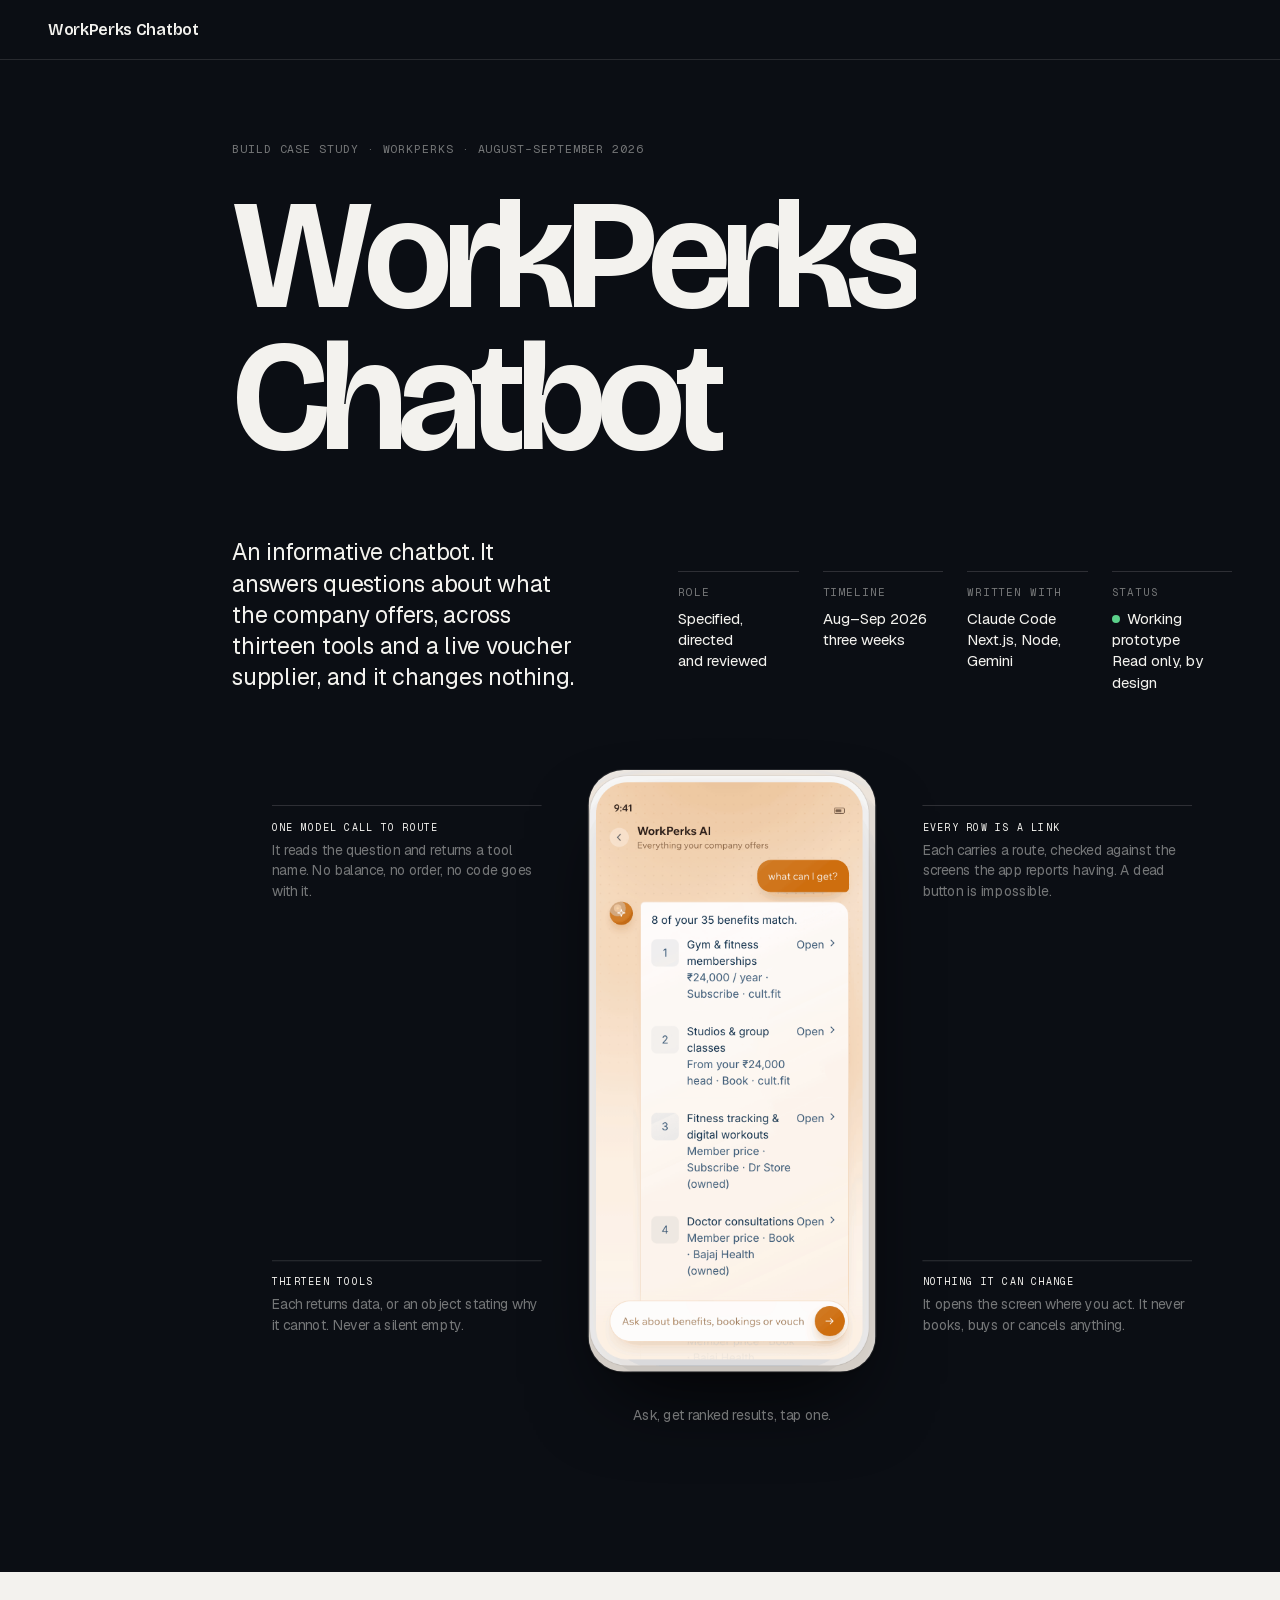
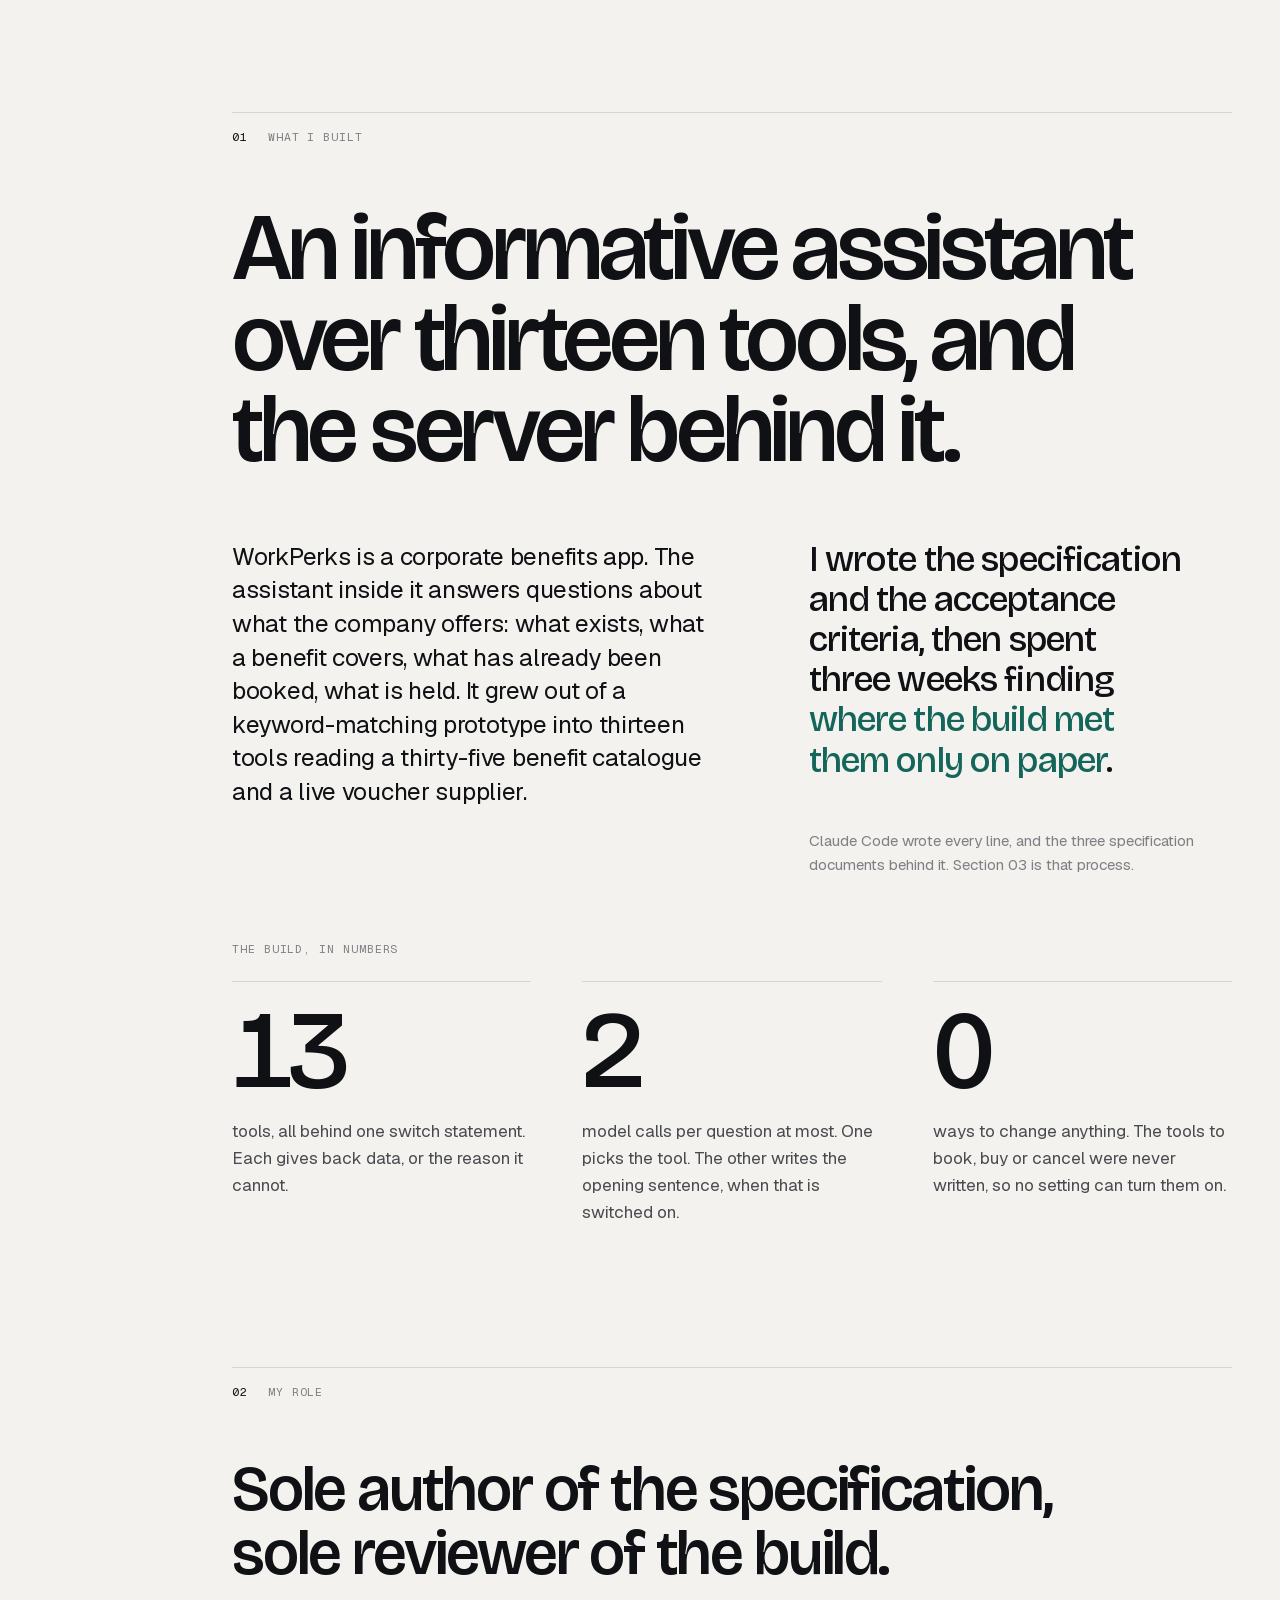
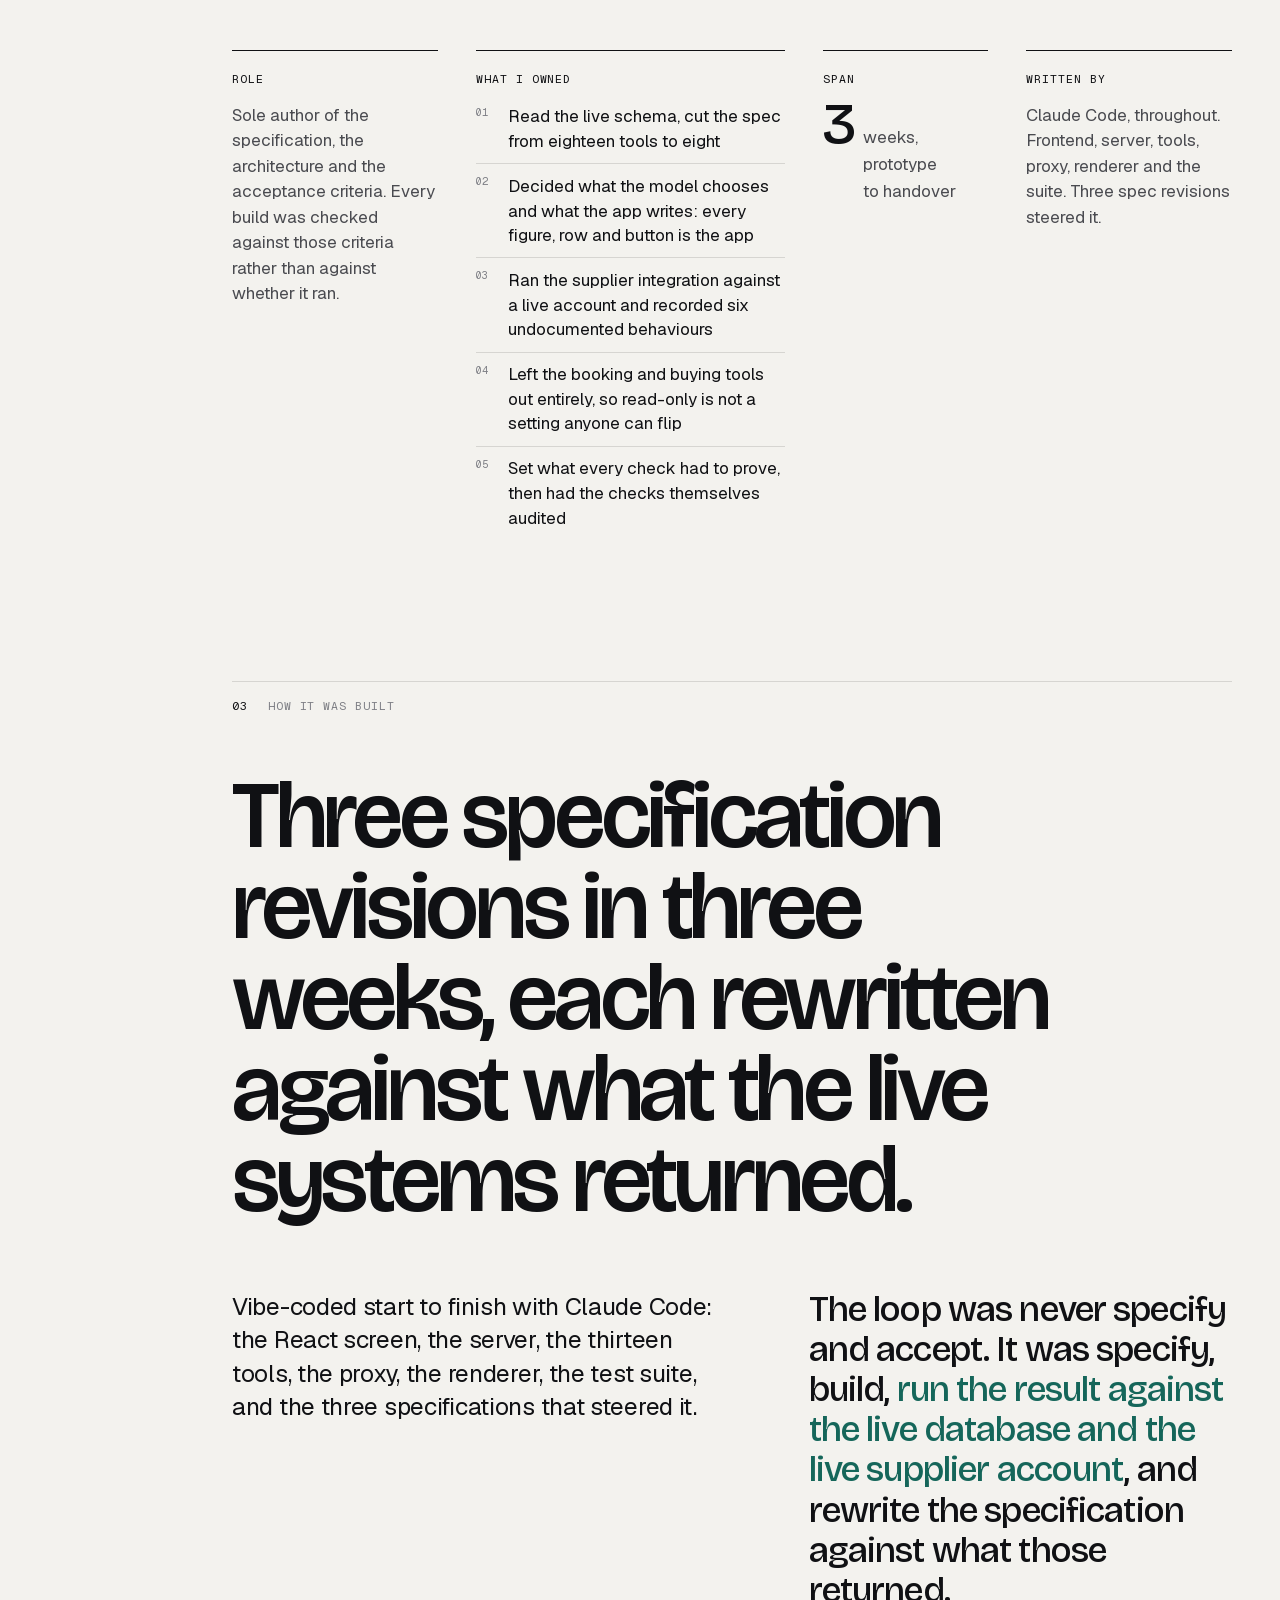
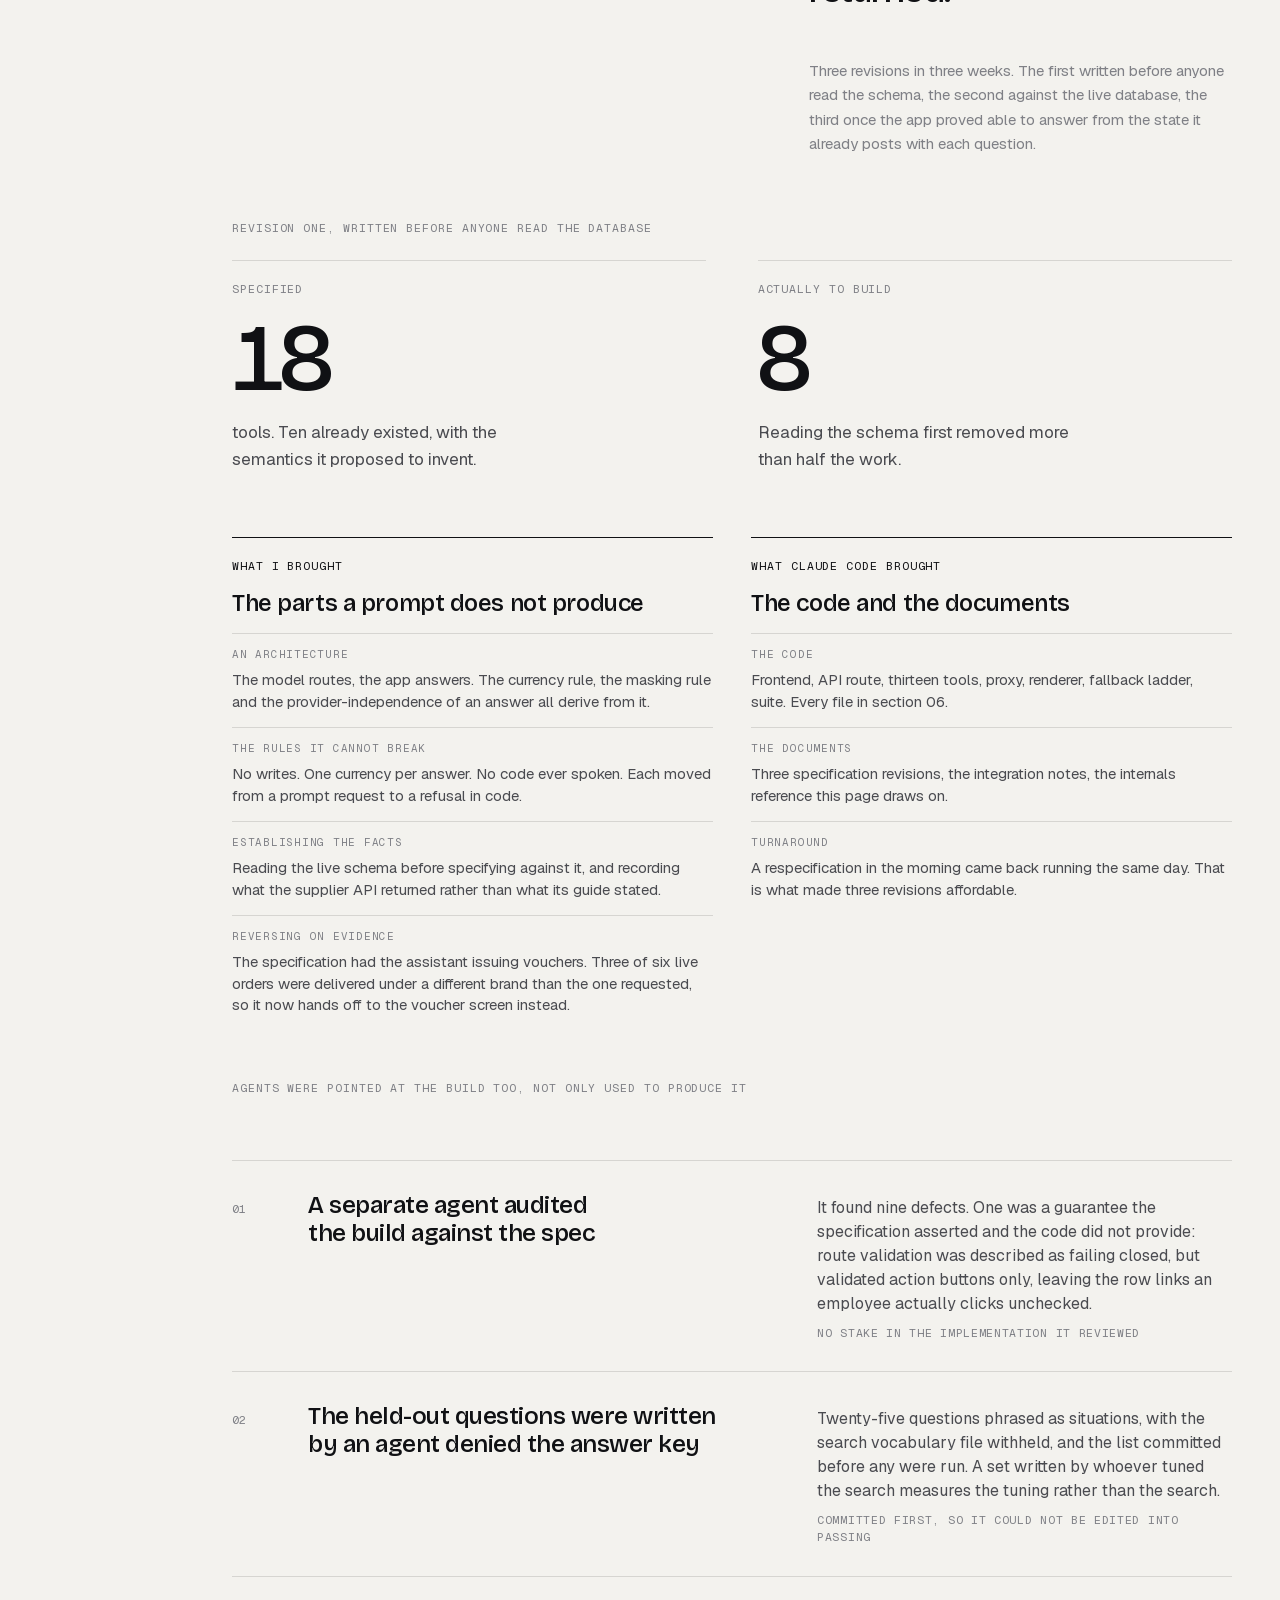
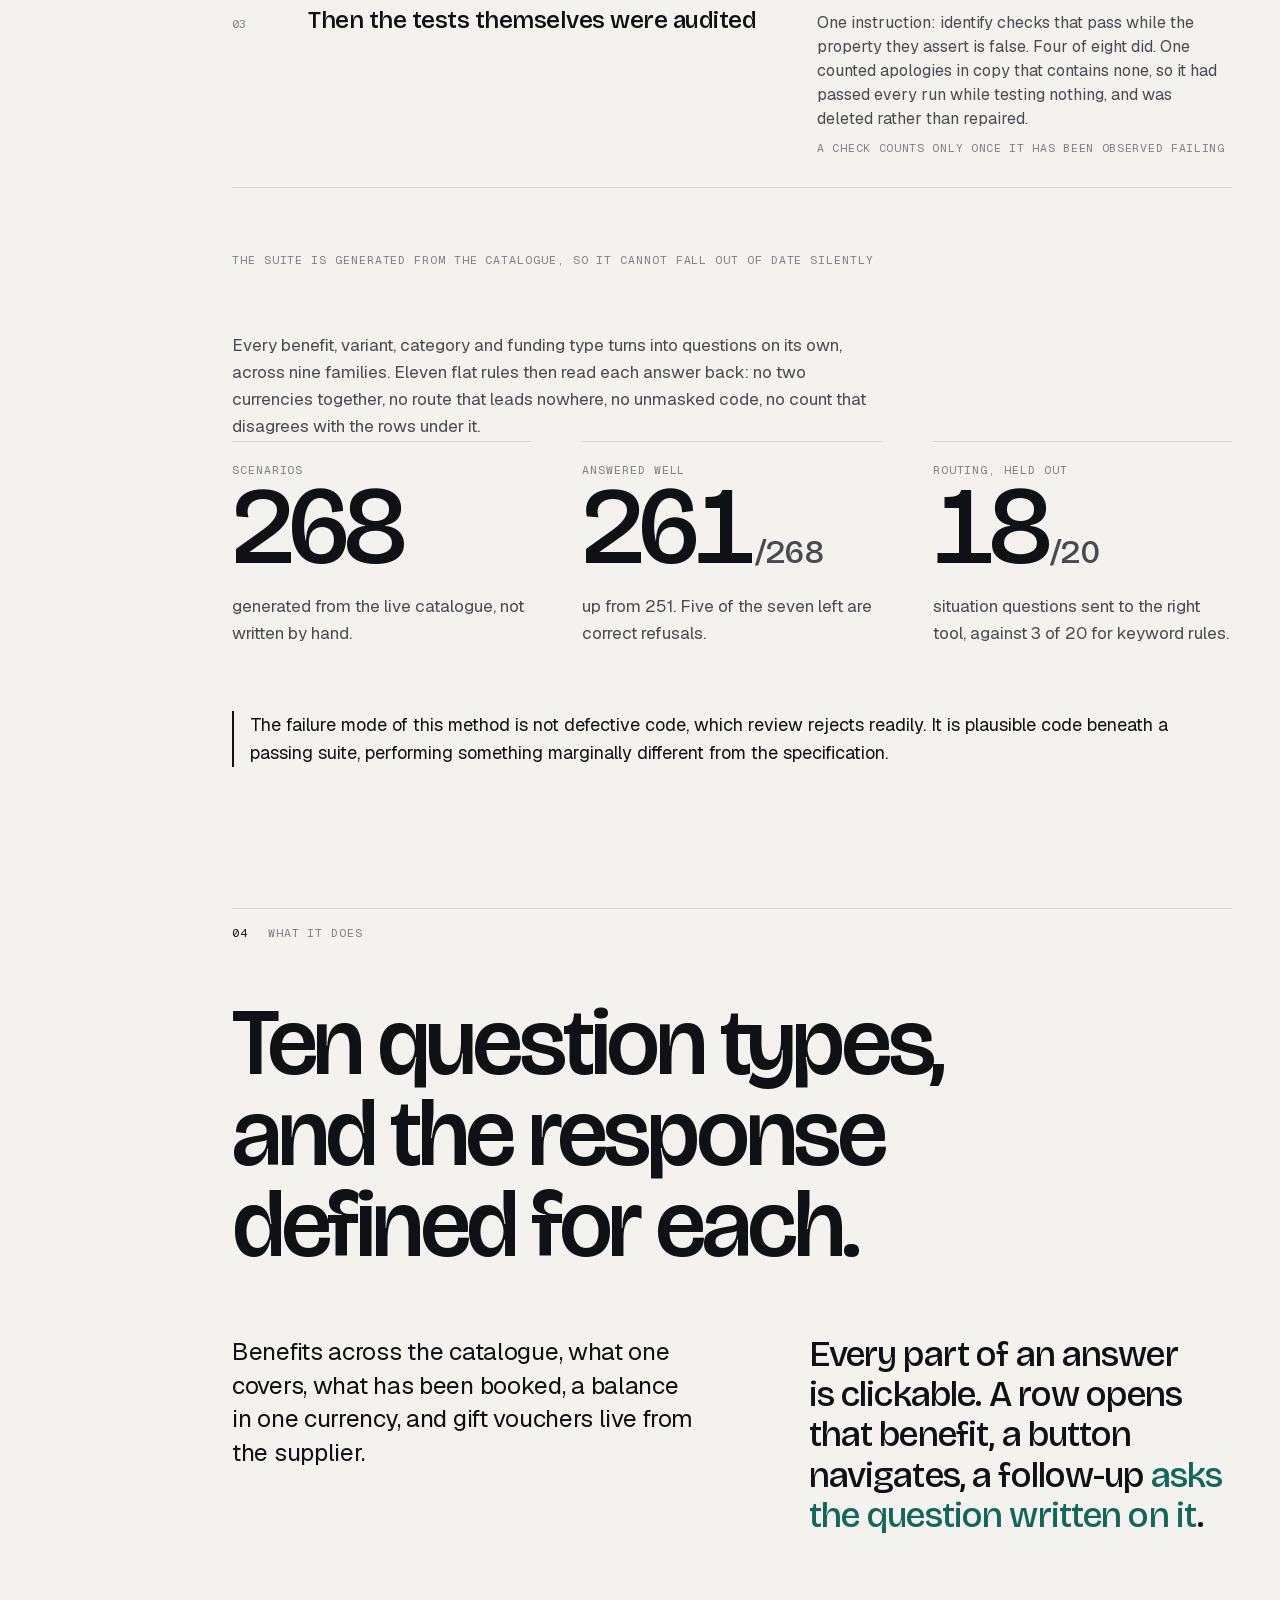
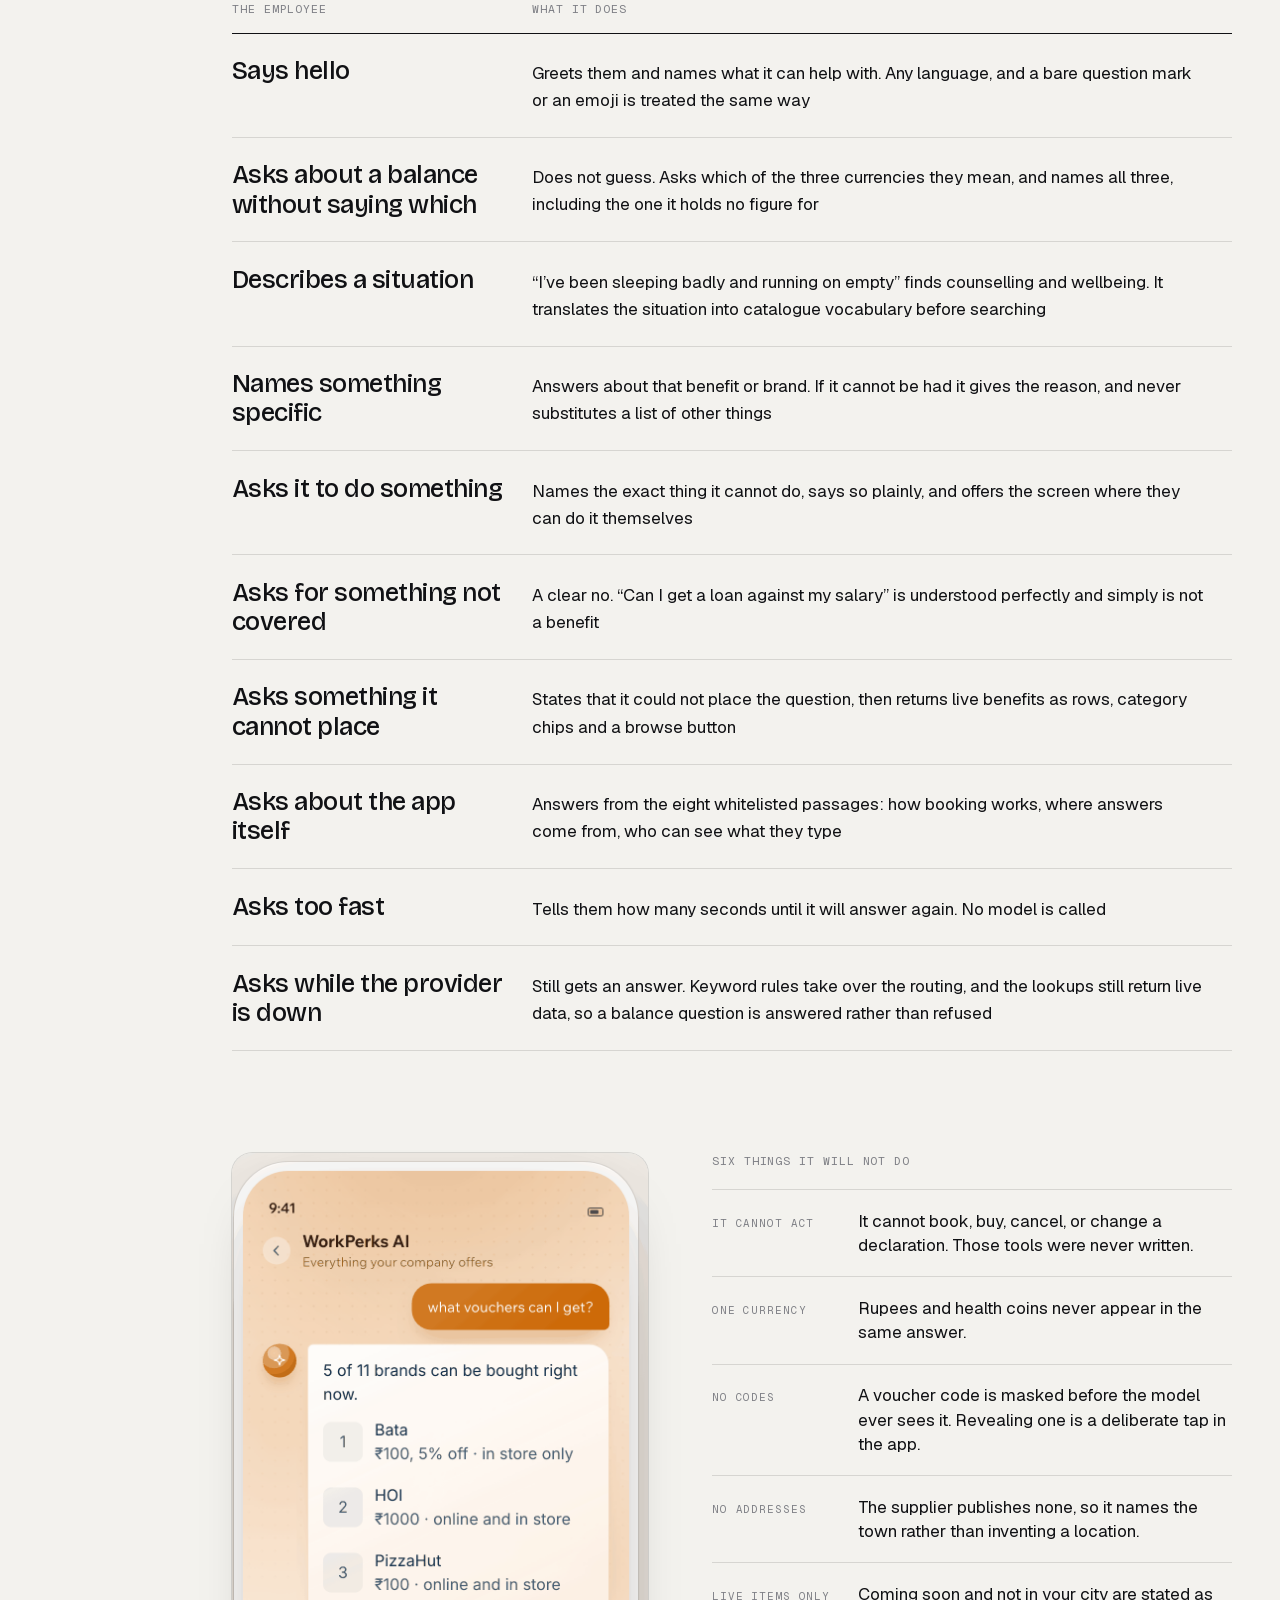
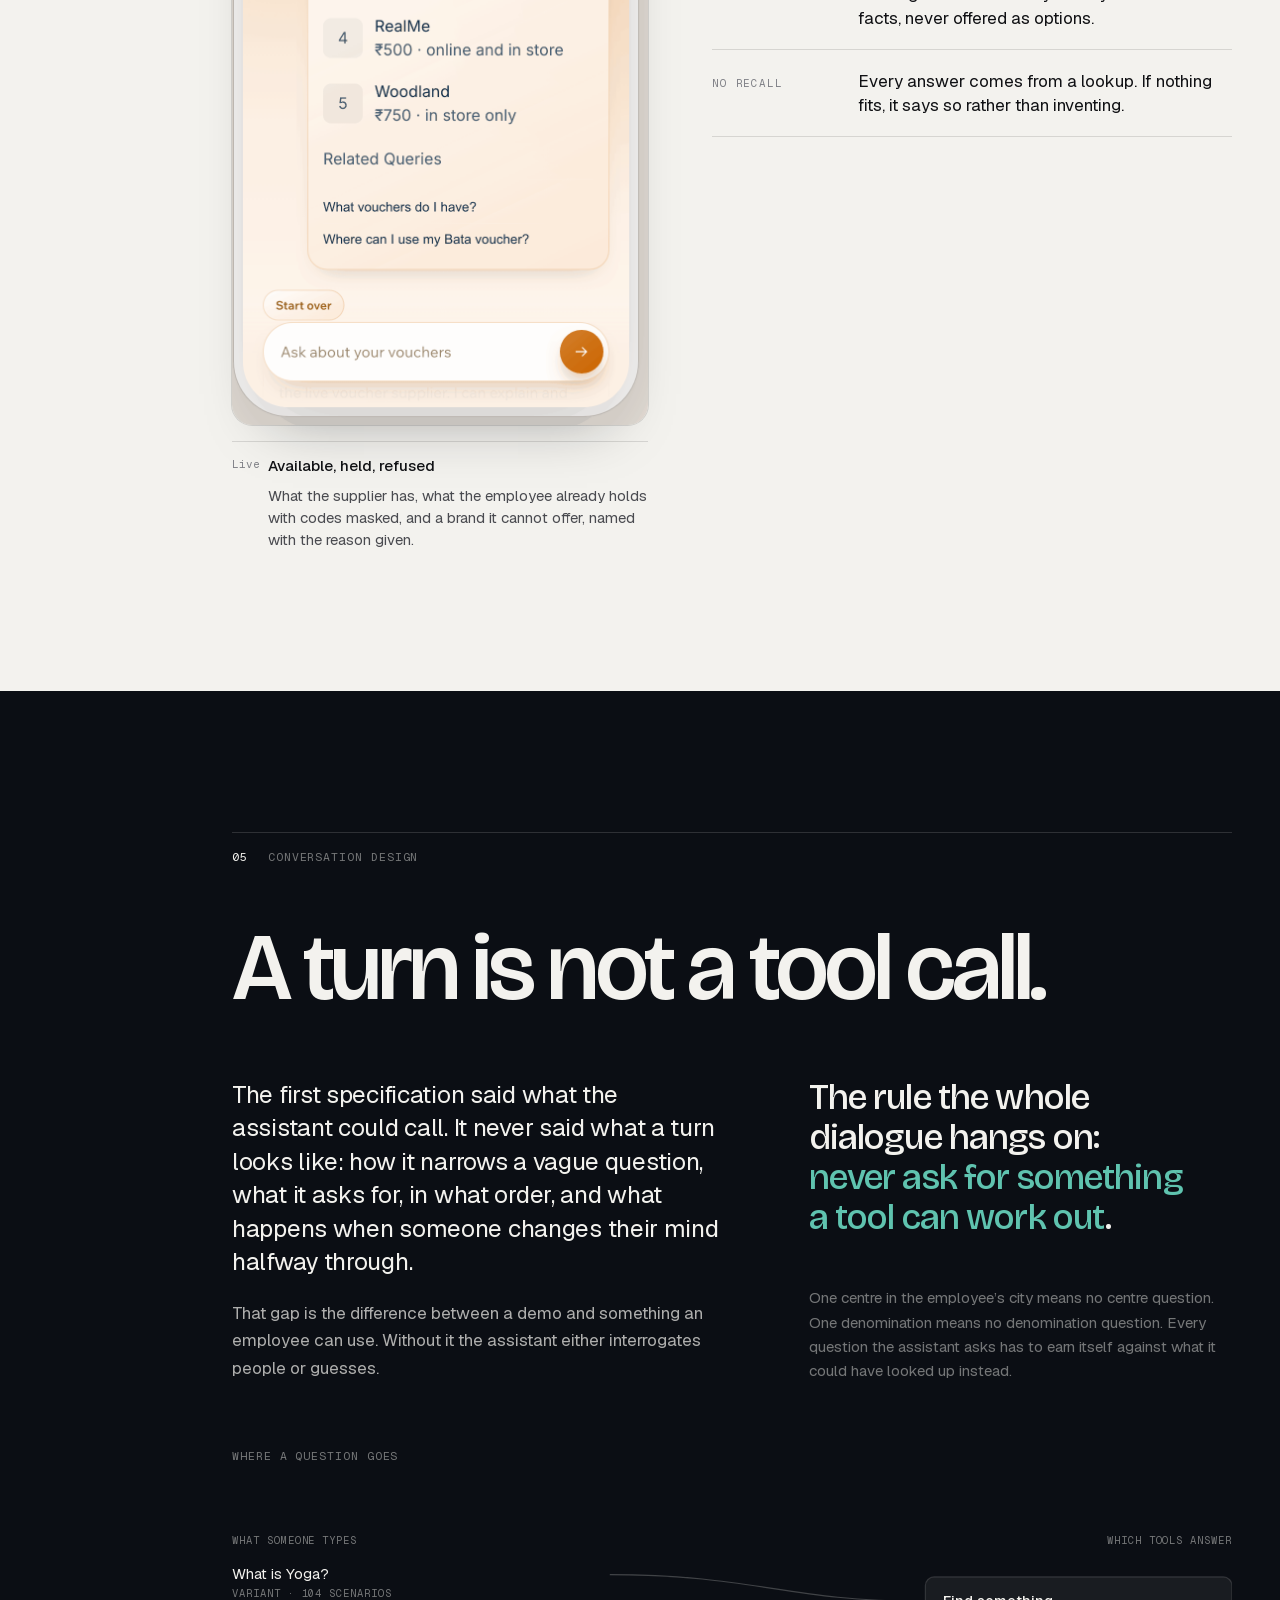
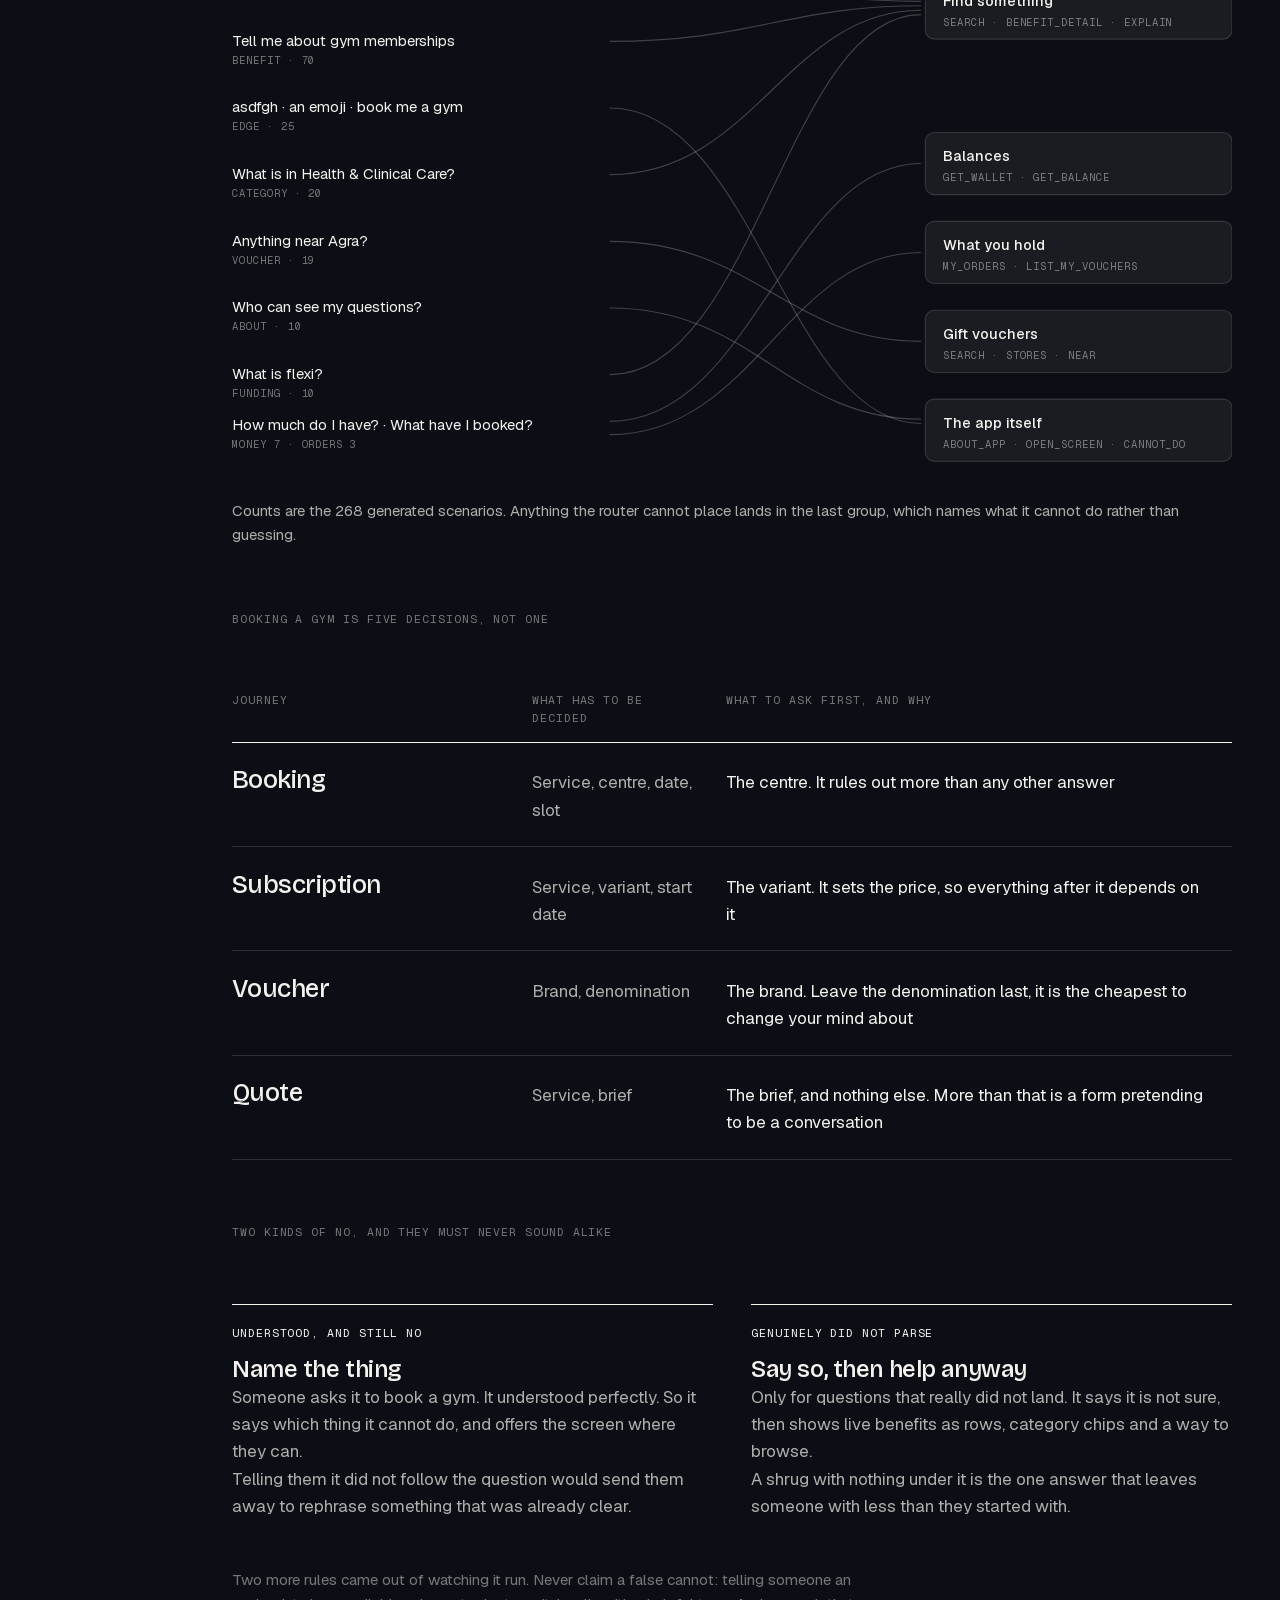
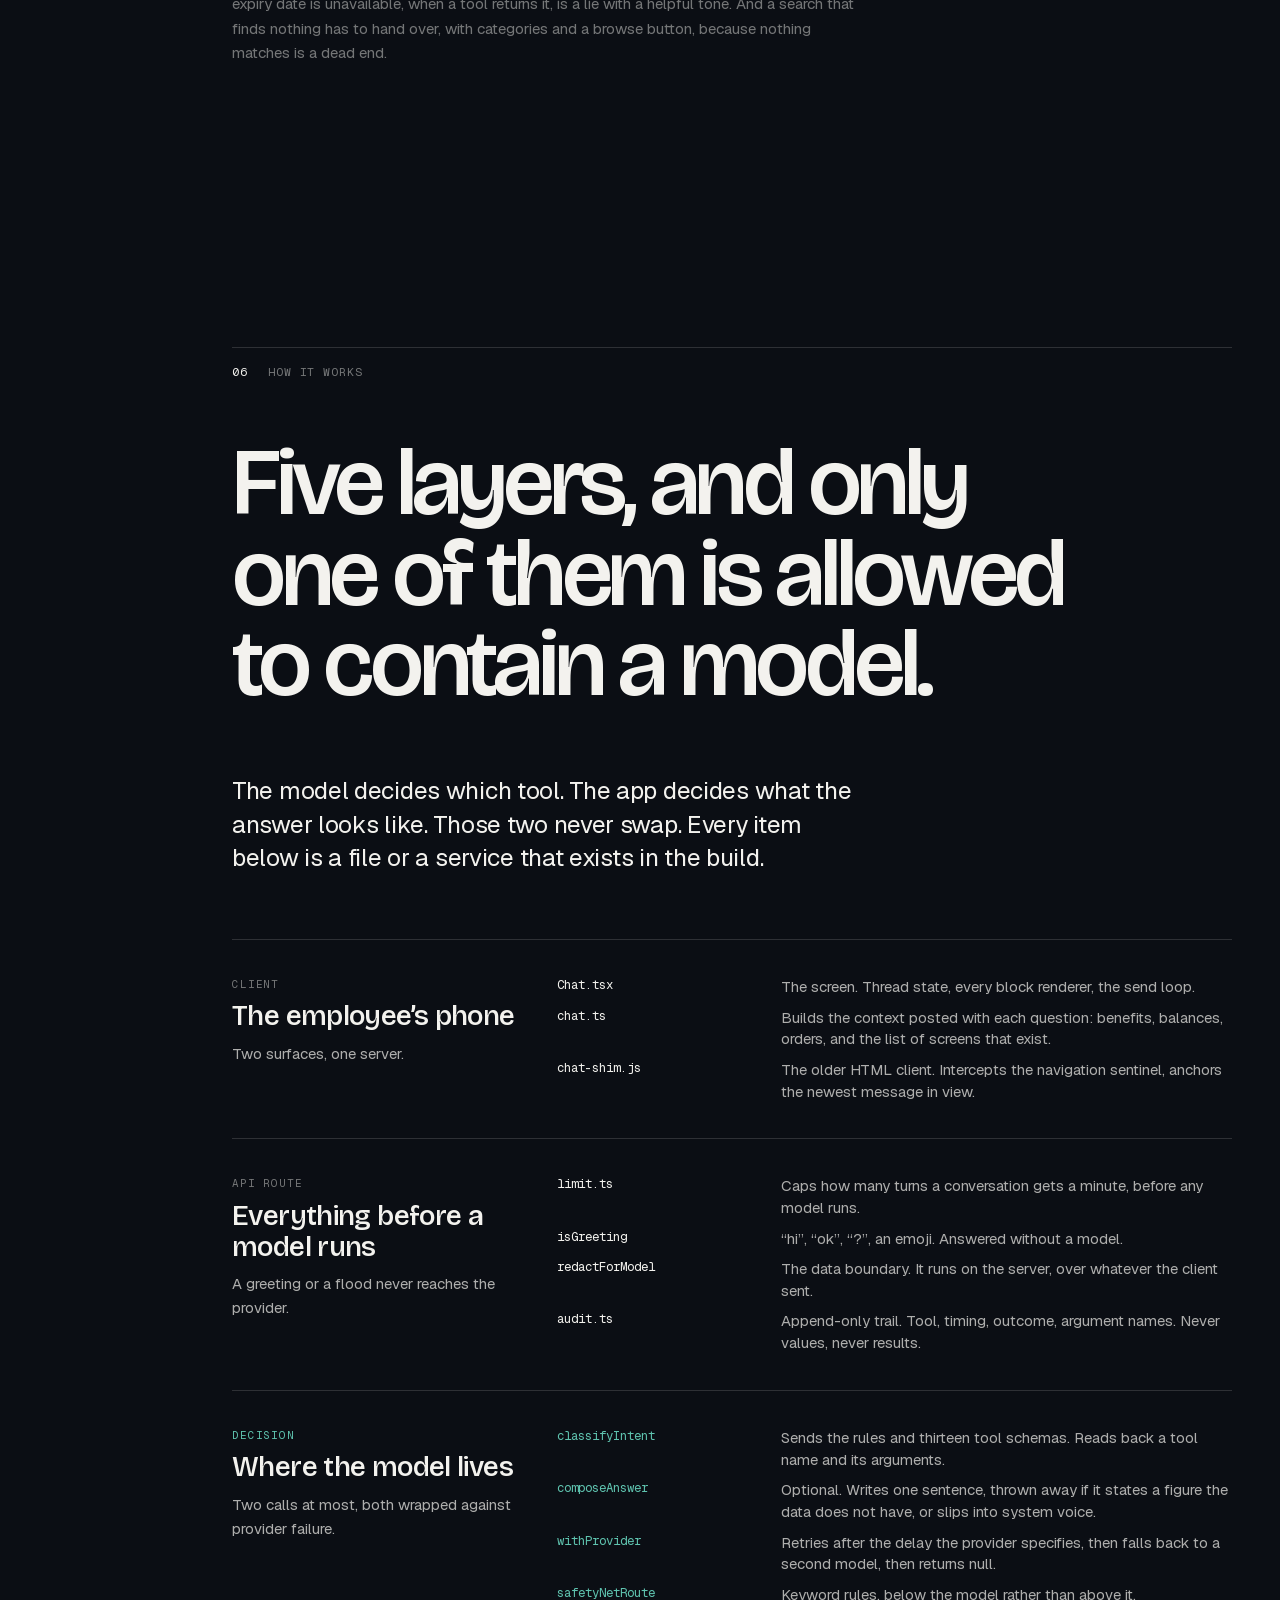
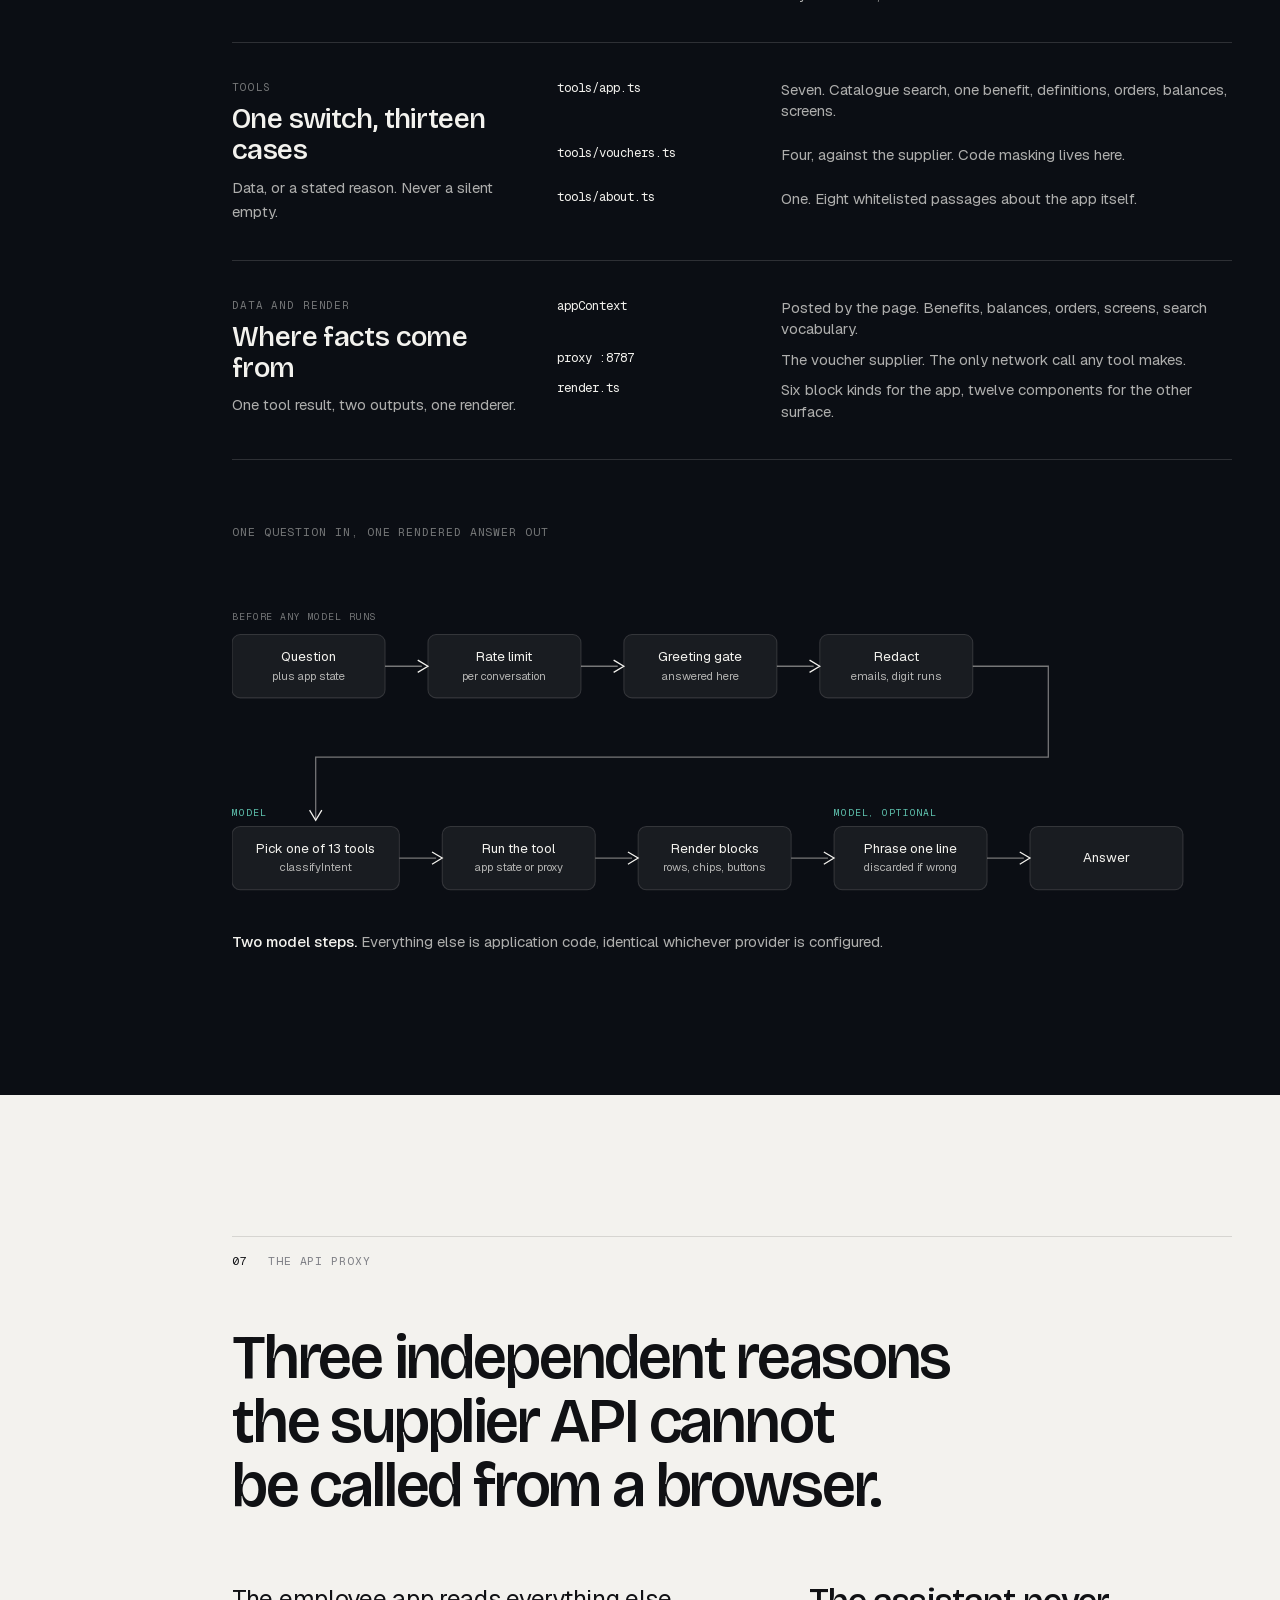
==== index.html @ 7262289f "WorkPerks Chatbot case study Twelve sections on building an informative in-app chatbot: the stack, t" ====
<!doctype html>
<html lang="en">
<head>
<meta charset="utf-8">
<meta name="viewport" content="width=device-width, initial-scale=1">
<meta name="color-scheme" content="light">
<meta name="theme-color" content="#0B0E14">
<link rel="icon" href="data:image/svg+xml,%3Csvg xmlns='http://www.w3.org/2000/svg' viewBox='0 0 32 32'%3E%3Crect width='32' height='32' rx='7' fill='%230B0E14'/%3E%3Ccircle cx='16' cy='16' r='6' fill='%2315665A'/%3E%3C/svg%3E">
<title>WorkPerks Chatbot, a build case study</title>
<meta name="description" content="Build case study. An informative in-app chatbot for a corporate benefits app: thirteen tools, a proxy written against a live voucher supplier API, and what the integration taught me.">
<link rel="preload" href="public/fonts/BricolageGrotesque-600-latin.woff2" as="font" type="font/woff2" crossorigin>
<link rel="preload" href="public/fonts/Geist-var-latin.woff2" as="font" type="font/woff2" crossorigin>
<link rel="preload" href="public/screens/flow-ask.gif" as="image" fetchpriority="high">
<link rel="stylesheet" href="fonts.css">
<link rel="stylesheet" href="styles.css">
</head>
<body>

<a class="skip" href="#overview">Skip to the case study</a>

<header class="topbar" data-tone="dark">
  <a class="tb-mark" href="#top">WorkPerks Chatbot</a>
  <button class="tb-index" type="button" aria-expanded="false" aria-controls="index-panel">
    <span class="tb-num" aria-hidden="true"></span>
    <span class="tb-name">Index</span>
    <span class="tb-plus" aria-hidden="true"></span>
  </button>
  <span class="tb-progress" aria-hidden="true"><span></span></span>
</header>

<nav class="index-panel" id="index-panel" aria-label="Sections" hidden>
  <ol>
    <li><a href="#overview"><span>01</span>What I built</a></li>
    <li><a href="#role"><span>02</span>My role</a></li>
    <li><a href="#method"><span>03</span>How it was built</a></li>
    <li><a href="#does"><span>04</span>What it does</a></li>
    <li><a href="#turns"><span>05</span>Conversation design</a></li>
    <li><a href="#stack"><span>06</span>How it works</a></li>
    <li><a href="#proxy"><span>07</span>The API proxy</a></li>
    <li><a href="#supplier"><span>08</span>What the API taught me</a></li>
    <li><a href="#boundary"><span>09</span>The data boundary</a></li>
    <li><a href="#tools"><span>10</span>The tools</a></li>
    <li><a href="#fallback"><span>11</span>The fallback ladder</a></li>
    <li><a href="#learnings"><span>12</span>What I learned</a></li>
  </ol>
</nav>

<!-- Side rail: the section index, fixed in its own left margin from 1180px.
     The .r-name is also the short name the top bar falls back to. -->
<nav class="rail" aria-label="Sections, side rail">
  <ol>
    <li><a href="#overview"><span class="r-num">01</span><span class="r-name">What I built</span></a></li>
    <li><a href="#role"><span class="r-num">02</span><span class="r-name">My role</span></a></li>
    <li><a href="#method"><span class="r-num">03</span><span class="r-name">The method</span></a></li>
    <li><a href="#does"><span class="r-num">04</span><span class="r-name">What it does</span></a></li>
    <li><a href="#turns"><span class="r-num">05</span><span class="r-name">Conversation</span></a></li>
    <li><a href="#stack"><span class="r-num">06</span><span class="r-name">How it works</span></a></li>
    <li><a href="#proxy"><span class="r-num">07</span><span class="r-name">The proxy</span></a></li>
    <li><a href="#supplier"><span class="r-num">08</span><span class="r-name">The API</span></a></li>
    <li><a href="#boundary"><span class="r-num">09</span><span class="r-name">Data boundary</span></a></li>
    <li><a href="#tools"><span class="r-num">10</span><span class="r-name">The tools</span></a></li>
    <li><a href="#fallback"><span class="r-num">11</span><span class="r-name">Fallbacks</span></a></li>
    <li><a href="#learnings"><span class="r-num">12</span><span class="r-name">What I learned</span></a></li>
  </ol>
</nav>


<!-- ================================================================ HERO -->
<section class="hero dark" id="top" aria-label="Introduction">
  <div class="wrap hero-head">
    <p class="kicker">Build case study &middot; WorkPerks &middot; August&ndash;September 2026</p>

    <h1 class="hero-title" aria-label="WorkPerks Chatbot">
      <span class="word" aria-hidden="true"><span class="ch" style="--i:0">W</span><span class="ch" style="--i:1">o</span><span class="ch" style="--i:2">r</span><span class="ch" style="--i:3">k</span><span class="ch" style="--i:4">P</span><span class="ch" style="--i:5">e</span><span class="ch" style="--i:6">r</span><span class="ch" style="--i:7">k</span><span class="ch" style="--i:8">s</span></span>
      <span class="word" aria-hidden="true"><span class="ch" style="--i:10">C</span><span class="ch" style="--i:11">h</span><span class="ch" style="--i:12">a</span><span class="ch" style="--i:13">t</span><span class="ch" style="--i:14">b</span><span class="ch" style="--i:15">o</span><span class="ch" style="--i:16">t</span></span>
    </h1>

    <div class="hero-foot">
      <p class="hero-line">An informative chatbot. It answers questions about what the company
      offers, across thirteen tools and a live voucher supplier, and it
      changes nothing.</p>
      <dl class="meta">
        <div><dt>Role</dt><dd>Specified, directed<br>and reviewed</dd></div>
        <div><dt>Timeline</dt><dd>Aug&ndash;Sep 2026<br>three weeks</dd></div>
        <div><dt>Written with</dt><dd>Claude Code<br>Next.js, Node, Gemini</dd></div>
        <div><dt>Status</dt><dd><span class="live-dot" aria-hidden="true"></span>Working prototype<br>Read only, by design</dd></div>
      </dl>
    </div>
  </div>

  <figure class="hero-visual">
    <div class="hv-scale">
      <div class="hero-stage">
        <div class="hero-notes">
          <div><b>One model call to route</b>It reads the question and returns a tool name. No balance, no order, no code goes with it.</div>
          <div><b>Thirteen tools</b>Each returns data, or an object stating why it cannot. Never a silent empty.</div>
        </div>

        <div class="hero-device">
          <img src="public/screens/flow-ask.gif" width="840" height="1760"
               alt="Animation of one interaction. The assistant&rsquo;s fresh state; the question what can I get is sent and a thinking indicator appears; the answer arrives, eight of thirty-five benefits matching as numbered rows; then the screen reached by tapping the first row, Gym and fitness memberships, with its price, what it covers and a subscribe button."
               fetchpriority="high" decoding="async">
        </div>

        <div class="hero-notes">
          <div><b>Every row is a link</b>Each carries a route, checked against the screens the app reports having. A dead button is impossible.</div>
          <div><b>Nothing it can change</b>It opens the screen where you act. It
          never books, buys or cancels anything.</div>
        </div>
      </div>
      <figcaption>Ask, get ranked results, tap one.</figcaption>
    </div>
  </figure>
</section>


<main>

<!-- =========================================================== WHAT I BUILT -->
<section id="overview" data-title="What I built">
  <div class="wrap">
    <p class="sec-idx" data-reveal><span>01</span>What I built</p>
    <h2 class="sec-title xl" data-reveal>An informative assistant over thirteen tools, and the server behind it.</h2>

    <div class="split" data-reveal>
      <div class="prose">
        <p class="lead">
          WorkPerks is a corporate benefits app. The assistant inside it
          answers questions about what the company offers: what exists, what a
          benefit covers, what has already been booked, what is held. It grew out of a keyword-matching prototype into thirteen tools
          reading a thirty-five benefit catalogue and a live voucher supplier.
        </p>
      </div>
      <div>
        <p class="pull">
          I wrote the specification and the acceptance criteria, then spent
          three weeks finding <span class="mark">where the build met them only
          on paper</span>.
        </p>
        <p class="aside">
          Claude Code wrote every line, and the three specification documents
          behind it. Section 03 is that process.
        </p>
      </div>
    </div>

    <p class="label" data-reveal>The build, in numbers</p>
    <div class="stats three" data-reveal>
      <div class="stat">
        <p class="stat-num"><span data-count="13">13</span></p>
        <p class="stat-cap">tools, all behind one switch statement. Each gives back data, or the
        reason it cannot.</p>
      </div>
      <div class="stat">
        <p class="stat-num"><span data-count="2">2</span></p>
        <p class="stat-cap">model calls per question at most. One picks the tool. The other writes
        the opening sentence, when that is switched on.</p>
      </div>
      <div class="stat">
        <p class="stat-num"><span data-count="0">0</span></p>
        <p class="stat-cap">ways to change anything. The tools to book, buy or cancel were never
        written, so no setting can turn them on.</p>
      </div>
    </div>
  </div>
</section>


<!-- ============================================================== MY ROLE -->
<section id="role" data-title="My role">
  <div class="wrap">
    <p class="sec-idx" data-reveal><span>02</span>My role</p>
    <h2 class="sec-title" data-reveal>Sole author of the specification, sole reviewer of the build.</h2>

    <div class="role-grid" data-reveal>
      <div class="role-card">
        <p class="label">Role</p>
        <p class="role-text">
          Sole author of the specification, the architecture and the
          acceptance criteria. Every build was checked against those criteria
          rather than against whether it ran.
        </p>
      </div>
      <div class="role-card">
        <p class="label">What I owned</p>
        <ol class="role-list">
          <li>Read the live schema, cut the spec from eighteen tools to eight</li>
          <li>Decided what the model chooses and what the app writes: every
          figure, row and button is the app</li>
          <li>Ran the supplier integration against a live account and recorded six
          undocumented behaviours</li>
          <li>Left the booking and buying tools out entirely, so read-only is not
          a setting anyone can flip</li>
          <li>Set what every check had to prove, then had the checks themselves
          audited</li>
        </ol>
      </div>
      <div class="role-card">
        <p class="label">Span</p>
        <div class="team"><span class="tn">3</span><span>weeks, prototype<br>to handover</span></div>
      </div>
      <div class="role-card">
        <p class="label">Written by</p>
        <p class="role-text">
          Claude Code, throughout. Frontend, server, tools, proxy, renderer and
          the suite. Three spec revisions steered it.
        </p>
      </div>
    </div>
  </div>
</section>


<!-- =========================================================== HOW IT WAS BUILT -->
<section id="method" data-title="How it was built">
  <div class="wrap">
    <p class="sec-idx" data-reveal><span>03</span>How it was built</p>
    <h2 class="sec-title xl" data-reveal>Three specification revisions in three weeks, each rewritten against what
    the live systems returned.</h2>

    <div class="split" data-reveal>
      <div class="prose">
        <p class="lead">
          Vibe-coded start to finish with Claude Code: the React screen, the
          server, the thirteen tools, the proxy, the renderer, the test suite,
          and the three specifications that steered it.
        </p>
      </div>
      <div>
        <p class="pull">
          The loop was never specify and accept. It was specify, build, <span
          class="mark">run the result against the live database and the live
          supplier account</span>, and rewrite the specification against what
          those returned.
        </p>
        <p class="aside">
          Three revisions in three weeks. The first written before anyone read
          the schema, the second against the live database, the third once the app proved able to answer from the state it
          already posts with each question.
        </p>
      </div>
    </div>

    <p class="label" data-reveal>Revision one, written before anyone read the database</p>
    <div class="stats two" data-reveal>
      <div class="stat">
        <p class="label">Specified</p>
        <p class="stat-num"><span data-count="18">18</span></p>
        <p class="stat-cap">tools. Ten already existed, with the semantics it proposed to invent.</p>
      </div>
      <div class="stat">
        <p class="label">Actually to build</p>
        <p class="stat-num"><span data-count="8">8</span></p>
        <p class="stat-cap">Reading the schema first removed more than half the work.</p>
      </div>
    </div>
    <div class="vs" data-reveal>
      <div>
        <p class="label">What I brought</p>
        <h3>The parts a prompt does not produce</h3>
        <dl>
          <dt>An architecture</dt><dd>The model routes, the app answers. The currency rule, the masking rule and the provider-independence of
          an answer all derive from it.</dd>
          <dt>The rules it cannot break</dt><dd>No writes. One currency per answer. No code ever spoken. Each moved from a prompt request to a refusal in code.</dd>
          <dt>Establishing the facts</dt><dd>Reading the live schema before specifying against it, and recording
          what the supplier API returned rather than what its guide stated.</dd>
          <dt>Reversing on evidence</dt><dd>The specification had the assistant issuing vouchers. Three of six
          live orders were delivered under a different brand than the one
          requested, so it now hands off to the voucher screen instead.</dd>
        </dl>
      </div>
      <div>
        <p class="label">What Claude Code brought</p>
        <h3>The code and the documents</h3>
        <dl>
          <dt>The code</dt><dd>Frontend, API route, thirteen tools, proxy, renderer, fallback ladder, suite. Every file in section 06.</dd>
          <dt>The documents</dt><dd>Three specification revisions, the integration notes, the internals reference this page draws on.</dd>
          <dt>Turnaround</dt><dd>A respecification in the morning came back running the same day. That is what made three revisions affordable.</dd>
        </dl>
      </div>
    </div>

    <p class="label" data-reveal>Agents were pointed at the build too, not only used to produce it</p>
    <ol class="rules" data-reveal>
      <li>
        <h3>A separate agent audited the build against the spec</h3>
        <p>
          It found nine defects. One was a guarantee the specification
          asserted and the code did not provide: route validation was
          described as failing closed, but validated action buttons only,
          leaving the row links an employee actually clicks unchecked.
          <em>No stake in the implementation it reviewed</em>
        </p>
      </li>
      <li>
        <h3>The held-out questions were written by an agent denied the answer key</h3>
        <p>
          Twenty-five questions phrased as situations, with the search
          vocabulary file withheld, and the list committed before any were
          run. A set written by whoever tuned the search measures the tuning
          rather than the search.
          <em>Committed first, so it could not be edited into passing</em>
        </p>
      </li>
      <li>
        <h3>Then the tests themselves were audited</h3>
        <p>
          One instruction: identify checks that pass while the property they
          assert is false. Four of eight did. One counted apologies in copy
          that contains none, so it had passed every run while testing
          nothing, and was deleted rather than repaired.
          <em>A check counts only once it has been observed failing</em>
        </p>
      </li>
    </ol>

    <p class="label" data-reveal>The suite is generated from the catalogue, so it cannot fall out of date
    silently</p>
    <div class="prose" data-reveal>
      <p>
        Every benefit, variant, category and funding type turns into questions
        on its own, across nine families. Eleven flat rules then read each
        answer back: no two currencies together, no route that leads nowhere,
        no unmasked code, no count that disagrees with the rows under it.
      </p>
    </div>

    <div class="stats three" data-reveal>
      <div class="stat">
        <p class="label">Scenarios</p>
        <p class="stat-num"><span data-count="268">268</span></p>
        <p class="stat-cap">generated from the live catalogue, not written by hand.</p>
      </div>
      <div class="stat">
        <p class="label">Answered well</p>
        <p class="stat-num"><span data-count="261">261</span><span class="unit">/268</span></p>
        <p class="stat-cap">up from 251. Five of the seven left are correct refusals.</p>
      </div>
      <div class="stat">
        <p class="label">Routing, held out</p>
        <p class="stat-num"><span data-count="18">18</span><span class="unit">/20</span></p>
        <p class="stat-cap">situation questions sent to the right tool, against 3 of 20 for keyword rules.</p>
      </div>
    </div>

    <div class="note" data-reveal>
      <p class="caveat">
        The failure mode of this method is not defective code, which review
        rejects readily. It is plausible code beneath a passing suite,
        performing something marginally different from the specification.
      </p>
    </div>
  </div>
</section>


<!-- ============================================================ WHAT IT DOES -->
<section id="does" data-title="What it does">
  <div class="wrap">
    <p class="sec-idx" data-reveal><span>04</span>What it does</p>
    <h2 class="sec-title xl" data-reveal>Ten question types, and the response defined for each.</h2>

    <div class="split" data-reveal>
      <div class="prose">
        <p class="lead">
          Benefits across the catalogue, what one covers, what has been
          booked, a balance in one currency, and gift vouchers live from the
          supplier.
        </p>
      </div>
      <div>
        <p class="pull">
          Every part of an answer is clickable. A row opens that benefit, a
          button navigates, a follow-up
          <span class="mark">asks the question written on it</span>.
        </p>
      </div>
    </div>
    <div class="table-wrap" data-reveal>
      <table class="landscape">
        <thead><tr><th scope="col">The employee</th><th scope="col">What it does</th></tr></thead>
        <tbody>
          <tr><th scope="row">Says hello</th><td>Greets them and names what it can help with. Any language, and a bare question mark or an emoji is treated the same way</td></tr>
          <tr><th scope="row">Asks about a balance without saying which</th><td>Does not guess. Asks which of the three currencies they mean, and names all three, including the one it holds no figure for</td></tr>
          <tr><th scope="row">Describes a situation</th><td>&ldquo;I&rsquo;ve been sleeping badly and running on empty&rdquo; finds counselling and wellbeing. It translates the situation into catalogue vocabulary before searching</td></tr>
          <tr><th scope="row">Names something specific</th><td>Answers about that benefit or brand. If it cannot be had it gives
          the reason, and never substitutes a list of other things</td></tr>
          <tr><th scope="row">Asks it to do something</th><td>Names the exact thing it cannot do, says so plainly, and offers the
          screen where they can do it themselves</td></tr>
          <tr><th scope="row">Asks for something not covered</th><td>A clear no. &ldquo;Can I get a loan against my salary&rdquo; is understood perfectly and simply is not a benefit</td></tr>
          <tr><th scope="row">Asks something it cannot place</th><td>States that it could not place the question, then returns live
          benefits as rows, category chips and a browse button</td></tr>
          <tr><th scope="row">Asks about the app itself</th><td>Answers from the eight whitelisted passages: how booking works,
          where answers come from, who can see what they type</td></tr>
          <tr><th scope="row">Asks too fast</th><td>Tells them how many seconds until it will answer again. No model is
          called</td></tr>
          <tr><th scope="row">Asks while the provider is down</th><td>Still gets an answer. Keyword rules take over the routing, and the
          lookups still return live data, so a balance question is answered
          rather than refused</td></tr>
        </tbody>
      </table>
    </div>

    <div class="gif-row" data-reveal>
      <figure class="phone gif">
        <img src="public/screens/flow-guards.gif" width="840" height="1760" alt="Animation of three money answers. What can I get returns five of eleven brands that can be bought. What do I have sends a question, then the answer arrives listing six held vouchers with codes masked and a warning that three were delivered under a different brand than ordered. A request for a brand that cannot be bought names the brand and quotes the supplier&rsquo;s own reason." loading="lazy" decoding="async">
        <figcaption><span>Live</span><b>Available, held, refused</b>What the supplier has, what the employee already holds with codes
        masked, and a brand it cannot offer, named with the reason given.</figcaption>
      </figure>
      <div>
        <p class="label">Six things it will not do</p>
    <ul class="open">
      <li><span class="o-k">It cannot act</span><span>It cannot book, buy, cancel, or change a declaration. Those tools were
      never written.</span></li>
      <li><span class="o-k">One currency</span><span>Rupees and health coins never appear in the same answer.</span></li>
      <li><span class="o-k">No codes</span><span>A voucher code is masked before the model ever sees it. Revealing one is a deliberate tap in the app.</span></li>
      <li><span class="o-k">No addresses</span><span>The supplier publishes none, so it names the town rather than inventing a location.</span></li>
      <li><span class="o-k">Live items only</span><span>Coming soon and not in your city are stated as facts, never offered as options.</span></li>
      <li><span class="o-k">No recall</span><span>Every answer comes from a lookup. If nothing fits, it says so rather than inventing.</span></li>
    </ul>
      </div>
    </div>
  </div>
</section>


<!-- ==================================================== CONVERSATION DESIGN -->
<section class="dark" id="turns" data-title="Conversation design">
  <div class="wrap">
    <p class="sec-idx" data-reveal><span>05</span>Conversation design</p>
    <h2 class="sec-title xl" data-reveal>A turn is not a tool call.</h2>

    <div class="split" data-reveal>
      <div class="prose">
        <p class="lead">
          The first specification said what the assistant could call. It never
          said what a turn looks like: how it narrows a vague question, what it
          asks for, in what order, and what happens when someone changes their
          mind halfway through.
        </p>
        <p>
          That gap is the difference between a demo and something an employee
          can use. Without it the assistant either interrogates people or
          guesses.
        </p>
      </div>
      <div>
        <p class="pull">
          The rule the whole dialogue hangs on:
          <span class="mark">never ask for something a tool can work out</span>.
        </p>
        <p class="aside">
          One centre in the employee&rsquo;s city means no centre question. One
          denomination means no denomination question. Every question the
          assistant asks has to earn itself against what it could have looked
          up instead.
        </p>
      </div>
    </div>

    <p class="label" data-reveal>Where a question goes</p>
    <div class="dia" data-reveal>
      <div class="dia-scroll">
        <svg viewBox="0 0 900 496" xmlns="http://www.w3.org/2000/svg" role="img" aria-label="Routing map. Nine kinds of question on the left, with how many of the 268 test scenarios each accounts for, connect to five groups of tools on the right. Questions about a variant, a benefit, a category or a funding type all go to the find-something tools. Voucher questions go to the voucher tools. Money questions go to the balance tools. Order questions go to what-you-hold. Questions about the app itself, and everything the assistant cannot place, go to the app tools.">
          <text class="d-k" x="0" y="14">What someone types</text>
          <text class="d-k" x="900" y="14" text-anchor="end">Which tools answer</text>

          <!-- question families -->
          <g class="map-l">
            <text class="d-t" x="0" y="46">What is Yoga?</text><text class="d-k" x="0" y="62">variant &middot; 104 scenarios</text>
            <text class="d-t" x="0" y="106">Tell me about gym memberships</text><text class="d-k" x="0" y="122">benefit &middot; 70</text>
            <text class="d-t" x="0" y="166">asdfgh &middot; an emoji &middot; book me a gym</text><text class="d-k" x="0" y="182">edge &middot; 25</text>
            <text class="d-t" x="0" y="226">What is in Health &amp; Clinical Care?</text><text class="d-k" x="0" y="242">category &middot; 20</text>
            <text class="d-t" x="0" y="286">Anything near Agra?</text><text class="d-k" x="0" y="302">voucher &middot; 19</text>
            <text class="d-t" x="0" y="346">Who can see my questions?</text><text class="d-k" x="0" y="362">about &middot; 10</text>
            <text class="d-t" x="0" y="406">What is flexi?</text><text class="d-k" x="0" y="422">funding &middot; 10</text>
            <text class="d-t" x="0" y="452">How much do I have? &middot; What have I booked?</text><text class="d-k" x="0" y="468">money 7 &middot; orders 3</text>
          </g>

          <!-- connectors -->
          <g class="map-c">
            <path class="d-line" d="M340 42 C 470 42 500 66 620 66"/>
            <path class="d-line" d="M340 102 C 470 102 500 70 620 70"/>
            <path class="d-line" d="M340 222 C 470 222 500 74 620 74"/>
            <path class="d-line" d="M340 402 C 470 402 500 78 620 78"/>
            <path class="d-line" d="M340 282 C 470 282 500 372 620 372"/>
            <path class="d-line" d="M340 444 C 470 444 500 212 620 212"/>
            <path class="d-line" d="M340 456 C 470 456 500 292 620 292"/>
            <path class="d-line" d="M340 342 C 470 342 500 442 620 442"/>
            <path class="d-line" d="M340 162 C 470 162 500 446 620 446"/>
          </g>

          <!-- tool groups -->
          <g class="map-r">
            <rect class="d-box d-fill" x="624" y="44" width="276" height="56" rx="8"/>
            <text class="d-t" x="640" y="70">Find something</text><text class="d-k" x="640" y="88">search &middot; benefit_detail &middot; explain</text>

            <rect class="d-box d-fill" x="624" y="184" width="276" height="56" rx="8"/>
            <text class="d-t" x="640" y="210">Balances</text><text class="d-k" x="640" y="228">get_wallet &middot; get_balance</text>

            <rect class="d-box d-fill" x="624" y="264" width="276" height="56" rx="8"/>
            <text class="d-t" x="640" y="290">What you hold</text><text class="d-k" x="640" y="308">my_orders &middot; list_my_vouchers</text>

            <rect class="d-box d-fill" x="624" y="344" width="276" height="56" rx="8"/>
            <text class="d-t" x="640" y="370">Gift vouchers</text><text class="d-k" x="640" y="388">search &middot; stores &middot; near</text>

            <rect class="d-box d-fill" x="624" y="424" width="276" height="56" rx="8"/>
            <text class="d-t" x="640" y="450">The app itself</text><text class="d-k" x="640" y="468">about_app &middot; open_screen &middot; cannot_do</text>
          </g>
        </svg>
      </div>
      <p class="dia-hint" aria-hidden="true">Scroll the diagram sideways</p>
      <p class="dia-key">
        <span>Counts are the 268 generated scenarios. Anything the router cannot place lands in the last group, which names what it cannot do rather than guessing.</span>
      </p>
    </div>

    <p class="label" data-reveal>Booking a gym is five decisions, not one</p>
    <div class="table-wrap" data-reveal>
      <table class="landscape">
        <thead><tr><th scope="col">Journey</th><th scope="col">What has to be decided</th><th scope="col">What to ask first, and why</th></tr></thead>
        <tbody>
          <tr><th scope="row">Booking</th><td>Service, centre, date, slot</td><td>The centre. It rules out more than any other answer</td></tr>
          <tr><th scope="row">Subscription</th><td>Service, variant, start date</td><td>The variant. It sets the price, so everything after it depends on it</td></tr>
          <tr><th scope="row">Voucher</th><td>Brand, denomination</td><td>The brand. Leave the denomination last, it is the cheapest to change your mind about</td></tr>
          <tr><th scope="row">Quote</th><td>Service, brief</td><td>The brief, and nothing else. More than that is a form pretending to be a conversation</td></tr>
        </tbody>
      </table>
    </div>

    <p class="label" data-reveal>Two kinds of no, and they must never sound alike</p>
    <div class="vs" data-reveal>
      <div>
        <p class="label">Understood, and still no</p>
        <h3>Name the thing</h3>
        <p>
          Someone asks it to book a gym. It understood perfectly. So it says
          which thing it cannot do, and offers the screen where they can.
        </p>
        <p>
          Telling them it did not follow the question would send them away to
          rephrase something that was already clear.
        </p>
      </div>
      <div>
        <p class="label">Genuinely did not parse</p>
        <h3>Say so, then help anyway</h3>
        <p>
          Only for questions that really did not land. It says it is not sure,
          then shows live benefits as rows, category chips and a way to browse.
        </p>
        <p>
          A shrug with nothing under it is the one answer that leaves someone
          with less than they started with.
        </p>
      </div>
    </div>

    <p class="aside" data-reveal>
      Two more rules came out of watching it run. Never claim a false cannot:
      telling someone an expiry date is unavailable, when a tool returns it, is
      a lie with a helpful tone. And a search that finds nothing has to hand
      over, with categories and a browse button, because nothing matches is a
      dead end.
    </p>
  </div>
</section>


<!-- ========================================================== HOW IT WORKS -->
<section class="dark" id="stack" data-title="How it works">
  <div class="wrap">
    <p class="sec-idx" data-reveal><span>06</span>How it works</p>
    <h2 class="sec-title xl" data-reveal>Five layers, and only one of them is allowed to contain a model.</h2>

    <div class="prose" data-reveal>
      <p class="lead">
        The model decides which tool. The app decides what the answer looks
        like. Those two never swap. Every item below is a file or a service that
        exists in the build.
      </p>
    </div>

    <ol class="layers" data-reveal>
      <li class="layer">
        <div>
          <p class="ly-k">Client</p>
          <h3>The employee&rsquo;s phone</h3>
          <p>Two surfaces, one server.</p>
        </div>
        <ul class="ly-items">
          <li><b>Chat.tsx</b><span>The screen. Thread state, every block renderer, the send loop.</span></li>
          <li><b>chat.ts</b><span>Builds the context posted with each question: benefits, balances,
          orders, and the list of screens that exist.</span></li>
          <li><b>chat-shim.js</b><span>The older HTML client. Intercepts the navigation sentinel, anchors
          the newest message in view.</span></li>
        </ul>
      </li>
      <li class="layer">
        <div>
          <p class="ly-k">API route</p>
          <h3>Everything before a model runs</h3>
          <p>A greeting or a flood never reaches the provider.</p>
        </div>
        <ul class="ly-items">
          <li><b>limit.ts</b><span>Caps how many turns a conversation gets a minute, before any model
          runs.</span></li>
          <li><b>isGreeting</b><span>&ldquo;hi&rdquo;, &ldquo;ok&rdquo;, &ldquo;?&rdquo;, an emoji. Answered without a model.</span></li>
          <li><b>redactForModel</b><span>The data boundary. It runs on the server, over whatever the client
          sent.</span></li>
          <li><b>audit.ts</b><span>Append-only trail. Tool, timing, outcome, argument names. Never values, never results.</span></li>
        </ul>
      </li>
      <li class="layer model">
        <div>
          <p class="ly-k">Decision</p>
          <h3>Where the model lives</h3>
          <p>Two calls at most, both wrapped against provider failure.</p>
        </div>
        <ul class="ly-items">
          <li><b>classifyIntent</b><span>Sends the rules and thirteen tool schemas. Reads back a tool name
          and its arguments.</span></li>
          <li><b>composeAnswer</b><span>Optional. Writes one sentence, thrown away if it states a figure the
          data does not have, or slips into system voice.</span></li>
          <li><b>withProvider</b><span>Retries after the delay the provider specifies, then falls back to a
          second model, then returns null.</span></li>
          <li><b>safetyNetRoute</b><span>Keyword rules, below the model rather than above it.</span></li>
        </ul>
      </li>
      <li class="layer">
        <div>
          <p class="ly-k">Tools</p>
          <h3>One switch, thirteen cases</h3>
          <p>Data, or a stated reason. Never a silent empty.</p>
        </div>
        <ul class="ly-items">
          <li><b>tools/app.ts</b><span>Seven. Catalogue search, one benefit, definitions, orders, balances, screens.</span></li>
          <li><b>tools/vouchers.ts</b><span>Four, against the supplier. Code masking lives here.</span></li>
          <li><b>tools/about.ts</b><span>One. Eight whitelisted passages about the app itself.</span></li>
        </ul>
      </li>
      <li class="layer">
        <div>
          <p class="ly-k">Data and render</p>
          <h3>Where facts come from</h3>
          <p>One tool result, two outputs, one renderer.</p>
        </div>
        <ul class="ly-items">
          <li><b>appContext</b><span>Posted by the page. Benefits, balances, orders, screens, search vocabulary.</span></li>
          <li><b>proxy :8787</b><span>The voucher supplier. The only network call any tool makes.</span></li>
          <li><b>render.ts</b><span>Six block kinds for the app, twelve components for the other surface.</span></li>
        </ul>
      </li>
    </ol>

    <p class="label" data-reveal>One question in, one rendered answer out</p>
    <div class="dia" data-reveal>
      <div class="dia-scroll">
        <svg viewBox="0 0 980 300" xmlns="http://www.w3.org/2000/svg" role="img" aria-label="Flow diagram of one request. The question passes a rate limit, a greeting gate and a redaction step, all before any model runs. The model then selects one of thirteen tools. The tool runs, the renderer builds the blocks, the model optionally phrases one sentence, and the answer is returned. The two model steps are marked; everything else is application code.">
          <text class="d-k" x="0" y="16">Before any model runs</text>
          <rect class="d-box d-fill" x="0" y="30" width="150" height="62" rx="8"/>
          <text class="d-t" x="75" y="56" text-anchor="middle">Question</text>
          <text class="d-t sm" x="75" y="74" text-anchor="middle">plus app state</text>
          <path class="d-line" d="M150 61 H186"/><path class="d-edge" d="M182 55 L192 61 L182 67"/>

          <rect class="d-box d-fill" x="192" y="30" width="150" height="62" rx="8"/>
          <text class="d-t" x="267" y="56" text-anchor="middle">Rate limit</text>
          <text class="d-t sm" x="267" y="74" text-anchor="middle">per conversation</text>
          <path class="d-line" d="M342 61 H378"/><path class="d-edge" d="M374 55 L384 61 L374 67"/>

          <rect class="d-box d-fill" x="384" y="30" width="150" height="62" rx="8"/>
          <text class="d-t" x="459" y="56" text-anchor="middle">Greeting gate</text>
          <text class="d-t sm" x="459" y="74" text-anchor="middle">answered here</text>
          <path class="d-line" d="M534 61 H570"/><path class="d-edge" d="M566 55 L576 61 L566 67"/>

          <rect class="d-box d-fill" x="576" y="30" width="150" height="62" rx="8"/>
          <text class="d-t" x="651" y="56" text-anchor="middle">Redact</text>
          <text class="d-t sm" x="651" y="74" text-anchor="middle">emails, digit runs</text>

          <!-- wrap to the second row, landing on the first box rather than the edge -->
          <path class="d-line" d="M726 61 H800 V150 H82 V212"/>
          <path class="d-edge" d="M76 202 L82 212 L88 202"/>

          <text class="d-a" x="0" y="208">Model</text>
          <rect class="d-box d-fill" x="0" y="218" width="164" height="62" rx="8"/>
          <text class="d-t" x="82" y="244" text-anchor="middle">Pick one of 13 tools</text>
          <text class="d-t sm" x="82" y="262" text-anchor="middle">classifyIntent</text>
          <path class="d-line" d="M164 249 H200"/><path class="d-edge" d="M196 243 L206 249 L196 255"/>

          <rect class="d-box d-fill" x="206" y="218" width="150" height="62" rx="8"/>
          <text class="d-t" x="281" y="244" text-anchor="middle">Run the tool</text>
          <text class="d-t sm" x="281" y="262" text-anchor="middle">app state or proxy</text>
          <path class="d-line" d="M356 249 H392"/><path class="d-edge" d="M388 243 L398 249 L388 255"/>

          <rect class="d-box d-fill" x="398" y="218" width="150" height="62" rx="8"/>
          <text class="d-t" x="473" y="244" text-anchor="middle">Render blocks</text>
          <text class="d-t sm" x="473" y="262" text-anchor="middle">rows, chips, buttons</text>
          <path class="d-line" d="M548 249 H584"/><path class="d-edge" d="M580 243 L590 249 L580 255"/>

          <text class="d-a" x="590" y="208">Model, optional</text>
          <rect class="d-box d-fill" x="590" y="218" width="150" height="62" rx="8"/>
          <text class="d-t" x="665" y="244" text-anchor="middle">Phrase one line</text>
          <text class="d-t sm" x="665" y="262" text-anchor="middle">discarded if wrong</text>
          <path class="d-line" d="M740 249 H776"/><path class="d-edge" d="M772 243 L782 249 L772 255"/>

          <rect class="d-box d-fill" x="782" y="218" width="150" height="62" rx="8"/>
          <text class="d-t" x="857" y="253" text-anchor="middle">Answer</text>
        </svg>
      </div>
      <p class="dia-hint" aria-hidden="true">Scroll the diagram sideways</p>
      <p class="dia-key">
        <span><b>Two model steps.</b> Everything else is application code, identical whichever provider is configured.</span>
      </p>
    </div>
  </div>
</section>


<!-- ============================================================== THE PROXY -->
<section id="proxy" data-title="The API proxy">
  <div class="wrap">
    <p class="sec-idx" data-reveal><span>07</span>The API proxy</p>
    <h2 class="sec-title" data-reveal>Three independent reasons the supplier API cannot be called from a
    browser.</h2>

    <div class="split" data-reveal>
      <div class="prose">
        <p class="lead">
          The employee app reads everything else straight from the browser.
          The gift-voucher supplier&rsquo;s API is the one exception, so a
          small Node proxy sits in front of it. It keeps both logins, does the
          AES encryption, holds the auth token for thirty minutes at a time,
          and hands the app four read-only routes on localhost.
        </p>
      </div>
      <div>
        <p class="pull">
          The assistant never holds a credential. It calls
          <span class="mark">one local endpoint</span> and gets JSON back.
        </p>
      </div>
    </div>

    <div class="dia" data-reveal>
      <div class="dia-scroll">
        <svg viewBox="0 0 900 250" xmlns="http://www.w3.org/2000/svg" role="img" aria-label="Two paths. The browser calling the supplier API directly is blocked three times over: the encryption key would ship in the page, the egress IP is not allowlisted, and CORS is closed. The working path routes through a Node proxy which holds the credentials, encrypts the body and caches the auth token, and exposes four read-only routes to the app.">
          <text class="d-k" x="0" y="16">Blocked</text>
          <rect class="d-box d-fill" x="0" y="30" width="150" height="58" rx="8"/>
          <text class="d-t" x="75" y="64" text-anchor="middle">Browser</text>
          <path class="d-line" d="M150 59 H330" stroke-dasharray="4 4"/>
          <text class="d-x" x="356" y="66" text-anchor="middle">&#10005;</text>
          <text class="d-k" x="160" y="44">key in page &#183; IP not allowlisted &#183; CORS closed</text>
          <rect class="d-box d-fill" x="390" y="30" width="180" height="58" rx="8"/>
          <text class="d-t" x="480" y="64" text-anchor="middle">Supplier API</text>

          <text class="d-a" x="0" y="150">Built</text>
          <rect class="d-box d-fill" x="0" y="164" width="150" height="62" rx="8"/>
          <text class="d-t" x="75" y="190" text-anchor="middle">Browser</text>
          <text class="d-t sm" x="75" y="208" text-anchor="middle">and the assistant</text>
          <path class="d-line" d="M150 195 H186"/><path class="d-edge" d="M182 189 L192 195 L182 201"/>

          <rect class="d-box d-fill" x="192" y="164" width="198" height="62" rx="8"/>
          <text class="d-t" x="291" y="190" text-anchor="middle">Node proxy on localhost</text>
          <text class="d-t sm" x="291" y="208" text-anchor="middle">credentials &#183; AES &#183; token cache</text>
          <path class="d-line" d="M390 195 H426"/><path class="d-edge" d="M422 189 L432 195 L422 201"/>

          <rect class="d-box d-fill" x="432" y="164" width="180" height="62" rx="8"/>
          <text class="d-t" x="522" y="190" text-anchor="middle">Supplier API</text>
          <text class="d-t sm" x="522" y="208" text-anchor="middle">two accounts, merged</text>
          <text class="d-k" x="632" y="190">4 read-only routes reached</text>
          <text class="d-k" x="632" y="208">issuing is never called</text>
        </svg>
      </div>
      <p class="dia-hint" aria-hidden="true">Scroll the diagram sideways</p>
    </div>

    <ul class="blocks" data-reveal>
      <li>
        <p class="b-num">01</p>
        <h3>The key would ship in the page</h3>
        <p>The API expects an AES-256-CBC encrypted body on its stock and voucher
        calls. Performing that in the browser would ship the key, the
        initialisation vector and the login to every employee who opens
        developer tools.</p>
      </li>
      <li>
        <p class="b-num">02</p>
        <h3>The egress IP is allowlisted</h3>
        <p>The supplier rejects unrecognised origins with <code>IP not
        whitelisted</code>. A browser calls from whatever network the employee
        happens to be on, which no allowlist can enumerate.</p>
      </li>
      <li>
        <p class="b-num">03</p>
        <h3>CORS is closed</h3>
        <p>The API sets no cross-origin headers for browser origins. With the
        first two conditions resolved, the request would still be blocked
        before dispatch.</p>
      </li>
    </ul>

    <p class="label" data-reveal>Seven routes exist. The assistant reaches four.</p>
    <div class="table-wrap" data-reveal>
      <table class="landscape">
        <thead><tr><th scope="col">Proxy route</th><th scope="col">Encrypted</th><th scope="col">What it returns</th><th scope="col">Chat</th></tr></thead>
        <tbody>
          <tr><th scope="row">Brands</th><td>No</td><td>The catalogue, merged across two supplier accounts</td><td>Yes</td></tr>
          <tr><th scope="row">Stock</th><td>Yes</td><td>Availability per brand and denomination</td><td>Yes</td></tr>
          <tr><th scope="row">Stores</th><td>No</td><td>Where a brand is accepted, by town</td><td>Yes</td></tr>
          <tr><th scope="row">Vouchers</th><td>Yes</td><td>What is held, codes masked on the way out</td><td>Yes</td></tr>
          <tr><th scope="row">Accounts</th><td>No body</td><td>Which credential sets are configured</td><td>No</td></tr>
          <tr><th scope="row">Status</th><td>Yes</td><td>Reconciles one order after the fact</td><td>No</td></tr>
          <tr><th scope="row">Pull</th><td>Yes</td><td><strong>Issues a voucher. The only transacting route, and no tool references
          it</strong></td><td>No</td></tr>
        </tbody>
      </table>
    </div>

    <p class="aside" data-reveal>
      Read-only here is not a setting. Issuing is the only write and the only
      POST, and the one thing that calls it is the app&rsquo;s own buy button.
      Nothing the assistant can reach points at that route.
    </p>

    <div class="phones two" data-reveal>
      <figure class="phone">
        <img src="public/screens/06-voucher-catalogue.webp" width="840" height="1760" alt="An answer reading 5 of 11 brands can be bought right now, listing five brands with denominations and whether each is redeemable online, in store, or both." loading="lazy" decoding="async">
        <figcaption><span>A</span><b>Live, not seeded</b>Brands, denominations and stock read through the proxy at the moment of asking.</figcaption>
      </figure>
      <figure class="phone">
        <img src="public/screens/04-rejected-brand.webp" width="840" height="1760" alt="An answer reading Croma is in the catalogue but cannot be bought right now, with a heading Why and the supplier's own message, product or brand not available." loading="lazy" decoding="async">
        <figcaption><span>B</span><b>The supplier&rsquo;s own words</b>A brand that cannot be bought is named, with the reason it gave and our internal path stripped.</figcaption>
      </figure>
    </div>
  </div>
</section>


<!-- ================================================== WHAT THE API TAUGHT ME -->
<section id="supplier" data-title="What the API taught me">
  <div class="wrap">
    <p class="sec-idx" data-reveal><span>08</span>What the API taught me</p>
    <h2 class="sec-title xl" data-reveal>Six supplier behaviours the integration guide does not document.</h2>

    <div class="split" data-reveal>
      <div class="prose">
        <p class="lead">
          All six were found by running the integration against the live
          account. None is in the guide, and two contradict it.
        </p>
      </div>
      <div>
        <p class="aside">
          A wrapper written from the documentation alone would have been
          confidently wrong in four places, and one of those would have
          double-spent.
        </p>
      </div>
    </div>

    <ol class="rules" data-reveal>
      <li>
        <h3>Issuing is asynchronous, and a non-zero code does not mean failure</h3>
        <p>
          The first authorised live issue returned code &ldquo;2812&rdquo;,
          which appears in no error table, and no voucher. The order was
          queued, not rejected. The outcome is only knowable by polling the
          status call; reissuing the request purchases a second voucher.
          <em>Poll, never retry. Nothing was consumed</em>
        </p>
      </li>
      <li>
        <h3>An error documented as one thing meant another</h3>
        <p>
          The code the vendor&rsquo;s own catalogue calls &ldquo;inactive
          product&rdquo; comes back over and over while an order is still
          settling. Read as a rejection, it would have killed good orders. It
          means pending.
          <em>Contradicted the vendor&rsquo;s own catalogue</em>
        </p>
      </li>
      <li>
        <h3>Settlement is inconsistent, so the client needs three states</h3>
        <p>
          Four orders settled in eighty to a hundred seconds. The fifth
          returned immediately. So the client keeps three states, pending, issued and failed, and
          holds on to the order id to check back against.
          <em>Why the schema carries three statuses, not two</em>
        </p>
      </li>
      <li>
        <h3>The stock call does not decrement</h3>
        <p>
          Every brand reported unchanged availability after a successful
          purchase. It reports what the catalogue holds, not what has been set aside, so
          it cannot confirm a purchase and should not be read as a failure
          either.
          <em>Two plausible inferences, both wrong</em>
        </p>
      </li>
      <li>
        <h3>The brand delivered is not always the brand ordered</h3>
        <p>
          Three of six live orders were delivered under a brand other than the
          one requested. So the assistant checks what arrived against what was asked for, and
          warns with both names.
          <em>The primary reason the assistant hands off rather than purchasing</em>
        </p>
      </li>
      <li>
        <h3>Published addresses were not usable</h3>
        <p>
          The outlet records carry usable brand names and towns, and street
          addresses that do not resolve to real locations. The assistant names
          the town and never an address.
          <em>The data decided the copy</em>
        </p>
      </li>
    </ol>
  </div>
</section>


<!-- =========================================================== DATA BOUNDARY -->
<section id="boundary" data-title="The data boundary">
  <div class="wrap">
    <p class="sec-idx" data-reveal><span>09</span>The data boundary</p>
    <h2 class="sec-title" data-reveal>Two model calls, and only one of them transmits tool results.</h2>

    <div class="split" data-reveal>
      <div class="prose">
        <p class="lead">
          One call sends the question. The other sends the tool result along
          with it, so the model can write a sentence about the data. Which one
          is running comes down to a single environment variable, and that is
          what to check first before believing anything on this page about
          what leaves the machine.
        </p>
      </div>
      <div>
        <p class="pull">
          It runs on the server, over whatever the client sent, so a client
          that oversends <span class="mark">cannot widen the boundary</span>.
        </p>
      </div>
    </div>

    <div class="dia" data-reveal>
      <div class="dia-scroll">
        <svg viewBox="0 0 920 360" xmlns="http://www.w3.org/2000/svg" role="img" aria-label="Diagram. Above a dashed boundary line sits the provider, whose only job is to pick one of thirteen tools. Below it sits the app: the question arrives, the tool runs, the renderer writes the answer. Crossing upward are the question, the rules and the tool schemas. Crossing downward is a tool name. Nothing a tool returned crosses the line.">
          <text class="d-k" x="0" y="20">Provider</text>
          <rect class="d-box d-fill" x="310" y="32" width="300" height="64" rx="8"/>
          <text class="d-t" x="460" y="58" text-anchor="middle">Picks one of 13 tools</text>
          <text class="d-t sm" x="460" y="78" text-anchor="middle">and nothing else</text>

          <path class="d-cut" d="M0 152 H920"/>
          <text class="d-a" x="920" y="144" text-anchor="end">The data boundary</text>

          <path class="d-line" d="M96 258 V178 H380 V100"/>
          <path class="d-edge" d="M374 106 L380 96 L386 106"/>
          <text class="d-k" x="104" y="202">The question, the rules, 13 tool schemas</text>

          <path class="d-line" d="M540 96 V212 H332 V254"/>
          <path class="d-edge" d="M326 248 L332 258 L338 248"/>
          <text class="d-k" x="550" y="202">A tool name</text>

          <text class="d-k" x="0" y="244">This app</text>
          <rect class="d-box d-fill" x="0" y="258" width="192" height="66" rx="8"/>
          <text class="d-t" x="96" y="288" text-anchor="middle">The question</text>
          <text class="d-t sm" x="96" y="306" text-anchor="middle">plus the app&rsquo;s own state</text>
          <path class="d-line" d="M192 291 H230"/>
          <path class="d-edge" d="M226 285 L236 291 L226 297"/>

          <rect class="d-box d-fill" x="236" y="258" width="192" height="66" rx="8"/>
          <text class="d-t" x="332" y="288" text-anchor="middle">The tool runs here</text>
          <text class="d-t sm" x="332" y="306" text-anchor="middle">catalogue, orders, supplier</text>
          <path class="d-line" d="M428 291 H466"/>
          <path class="d-edge" d="M462 285 L472 291 L462 297"/>

          <rect class="d-box d-fill" x="472" y="258" width="212" height="66" rx="8"/>
          <text class="d-t" x="578" y="288" text-anchor="middle">The app writes the answer</text>
          <text class="d-t sm" x="578" y="306" text-anchor="middle">sentence, rows, chips, buttons</text>
          <path class="d-line" d="M684 291 H722"/>
          <path class="d-edge" d="M718 285 L728 291 L718 297"/>

          <rect class="d-box d-fill" x="728" y="258" width="192" height="66" rx="8"/>
          <text class="d-t" x="824" y="296" text-anchor="middle">The answer</text>
        </svg>
      </div>
      <p class="dia-hint" aria-hidden="true">Scroll the diagram sideways</p>
      <p class="dia-key">
        <span><b>Crosses:</b> the question, with email addresses and runs of
        ten or more digits stripped.</span>
        <span><b>Never crosses:</b> a full voucher code, under either setting.
        The tool masks it before returning.</span>
      </p>
    </div>

    <div class="vs" data-reveal>
      <div>
        <p class="label">Setting one</p>
        <h3>Routing only</h3>
        <dl>
          <dt>Crosses</dt><dd>The redacted question, the rules, the tool schemas.</dd>
          <dt>Stays</dt><dd>Balances, orders, voucher codes, benefit data. No code path sends them anywhere.</dd>
          <dt>Held by</dt><dd>The architecture. Nothing in the code builds a request with a tool
          result in it, so there is nothing to get wrong at runtime.</dd>
        </dl>
      </div>
      <div>
        <p class="label">Setting two</p>
        <h3>Routing and phrasing</h3>
        <dl>
          <dt>Crosses</dt><dd>The question and the full tool result, so the model can write about it.</dd>
          <dt>Stays</dt><dd>Full voucher codes only. The tool masks them on the way out, so an
          unmasked one never exists further up.</dd>
          <dt>Held by</dt><dd>Three checks, none of which need the model to behave. One catches a
          figure the data does not have. One catches a denial the data
          contradicts. One catches system voice. Any of them throws the
          sentence away.</dd>
        </dl>
      </div>
    </div>
  </div>
</section>


<!-- ================================================================== TOOLS -->
<section id="tools" data-title="The tools">
  <div class="wrap">
    <p class="sec-idx" data-reveal><span>10</span>The tools</p>
    <h2 class="sec-title" data-reveal>One contract: data, or a stated reason. Never a silent empty.</h2>
    <div class="table-wrap" data-reveal>
      <table class="landscape">
        <thead><tr><th scope="col">Group</th><th scope="col">Tools</th><th scope="col">What they read</th></tr></thead>
        <tbody>
          <tr><th scope="row">Find something</th><td>Search the catalogue, open one benefit, explain a word</td><td>App state posted with the question</td></tr>
          <tr><th scope="row">Balances</th><td>All three balances named, or one of them with its figure</td><td>App state. Refuses unless told which currency</td></tr>
          <tr><th scope="row">What you hold</th><td>Your bookings, and the vouchers you have</td><td>App state, and the supplier through the proxy</td></tr>
          <tr><th scope="row">Gift vouchers</th><td>Which brands are available, where one is accepted, which have
          outlets near a town</td><td>The supplier, live, through the proxy</td></tr>
          <tr><th scope="row">The app itself</th><td>How the app works, opening a named screen, stating plainly it cannot
          act</td><td>The eight whitelisted passages, and the screen list</td></tr>
        </tbody>
      </table>
    </div>
    <div class="phones two" data-reveal>
      <figure class="phone">
        <img src="public/screens/03-cannot.webp" width="840" height="1760" alt="The assistant answering that it cannot help with a balance because nobody is signed in, then listing what it can do, with two suggested follow-up questions." loading="lazy" decoding="async">
        <figcaption><span>A</span><b>A stated reason, not an empty</b>No session means no personal data, so it names what it cannot answer and why, then offers what it can.</figcaption>
      </figure>
      <figure class="phone">
        <img src="public/screens/05-masked-codes.webp" width="840" height="1760" alt="Held vouchers listed with brand, value and expiry. One code shows four trailing characters, another shows two, and a line explains codes are masked." loading="lazy" decoding="async">
        <figcaption><span>B</span><b>Masked in the tool</b>Four characters on a long code, two on a short PIN, because a fixed last four exposes two thirds of a six digit one.</figcaption>
      </figure>
    </div>

    <p class="label" data-reveal>One tool result, two surfaces, six block kinds</p>
    <ul class="anatomy" data-reveal>
      <li><dl><dt>Header</dt><dd>The figure or the subject on its own line, with its qualifier beneath
      rather than competing for the same line.<span class="who">App</span></dd></dl></li>
      <li><dl><dt>Sentence</dt><dd>The only part a model can replace, and only if every figure in it is in the data.<span class="who">Model, supervised</span></dd></dl></li>
      <li><dl><dt>Note</dt><dd>A caveat that must not be smoothed over: a voucher under the wrong brand, an order that never went through.<span class="who">App</span></dd></dl></li>
      <li><dl><dt>Rows</dt><dd>The data. Each row carries a validated route, so a result set behaves as
      a list of links.<span class="who">App</span></dd></dl></li>
      <li><dl><dt>Follow-ups</dt><dd>Written as complete questions, because no conversation state is retained
      between turns.<span class="who">App</span></dd></dl></li>
      <li><dl><dt>Buttons</dt><dd>Only to screens the app confirmed it has. No screen list means no buttons.<span class="who">App</span></dd></dl></li>
    </ul>

    
  </div>
</section>




<!-- =============================================================== FALLBACK -->
<section class="dark" id="fallback" data-title="The fallback ladder">
  <div class="wrap">
    <p class="sec-idx" data-reveal><span>11</span>The fallback ladder</p>
    <h2 class="sec-title" data-reveal>Four steps down, and the last one still answers from live data.</h2>

    <div class="split" data-reveal>
      <div class="prose">
        <p class="lead">
          Every fallback in the first build guarded against faults in our own
          code. None guarded against the provider itself failing, which proved
          to be the more frequent condition. Both were observed in testing: an
          exhausted free-tier quota, and a model retired mid-project.
        </p>
      </div>
      <div>
        <p class="pull">
          Quota is allocated per model, so a second model on the same key
          carries <span class="mark">its own allowance</span>, not a share of
          the first.
        </p>
      </div>
    </div>

    <ol class="ladder" data-reveal>
      <li><span><b>Retry the same model</b></span><span>A rate limit, a timeout, a server error</span><span class="l-sees">A slower answer. It waits however long the provider asks for, not a
      fixed interval</span></li>
      <li><span><b>Try the second model</b></span><span>The first is gone or retired</span><span class="l-sees">The same answer, and no waiting, because retrying a retired model cannot
      work</span></li>
      <li><span><b>Keyword rules</b></span><span>Every model failed</span><span class="l-sees">A correct but narrower answer. The lookups still return live data, but
      fewer phrasings are understood</span></li>
      <li><span><b>Helpful fallback</b></span><span>Nothing recognised the question</span><span class="l-sees">Live benefits as rows, category chips and a browse button, rather than a
      flat failure</span></li>
    </ol>
  </div>
</section>


<!-- ============================================================== LEARNINGS -->
<section id="learnings" data-title="What I learned">
  <div class="wrap">
    <p class="sec-idx" data-reveal><span>12</span>What I learned</p>
    <h2 class="sec-title" data-reveal>Three conclusions.</h2>

    <ol class="learnings" data-reveal>
      <li>
        <p class="l-num">01</p>
        <h3>The bottleneck moved from writing code to verifying it</h3>
        <p>
          Implementation stopped being the constraint. Establishing what was
          actually true, of the schema, of the supplier API, and of my own
          earlier decisions, did not get faster, and is now where the time
          goes.
        </p>
      </li>
      <li>
        <p class="l-num">02</p>
        <h3>Two functions call a model; the rest is ordinary application code</h3>
        <p>
          Routing and composition are the only model calls. Everything else is
          a route handler, a proxy, a switch statement and a renderer, and
          behaves identically whichever provider is configured.
        </p>
      </li>
      <li>
        <p class="l-num">03</p>
        <h3>Integrate against the live API, not the document</h3>
        <p>
          Four of the six supplier behaviours recorded in section 07
          contradict its integration guide. Acting on one of them as
          documented would have issued a second voucher against a live
          account.
        </p>
      </li>
                </ol>
  </div>
</section>




</main>


<!-- ================================================================= END -->
<footer class="end">
  <div class="wrap">
    <p class="end-mark">WorkPerks Chatbot</p>
    <div class="end-row">
      <span>Build case study &middot; 2026</span>
      <span>An in-app AI assistant for a corporate benefits platform, built end to end.</span>
      <a class="to-top" href="#top">Back to top</a>
    </div>
  </div>
</footer>

<script src="script.js" defer></script>
</body>
</html>
---- fonts.css ----
/* Self-hosted faces, shared with the Generative EMR case study.
   Bricolage Grotesque is one variable file, declared with a weight range. */
@font-face {
  font-family: 'Bricolage Grotesque';
  font-style: normal;
  font-weight: 200 800;
  font-display: swap;
  src: url('public/fonts/BricolageGrotesque-600-latin-ext.woff2') format('woff2');
  unicode-range: U+0100-02BA, U+02BD-02C5, U+02C7-02CC, U+02CE-02D7, U+02DD-02FF, U+0304, U+0308, U+0329, U+1D00-1DBF, U+1E00-1E9F, U+1EF2-1EFF, U+2020, U+20A0-20AB, U+20AD-20C0, U+2113, U+2C60-2C7F, U+A720-A7FF;
}
@font-face {
  font-family: 'Bricolage Grotesque';
  font-style: normal;
  font-weight: 200 800;
  font-display: swap;
  src: url('public/fonts/BricolageGrotesque-600-latin.woff2') format('woff2');
  unicode-range: U+0000-00FF, U+0131, U+0152-0153, U+02BB-02BC, U+02C6, U+02DA, U+02DC, U+0304, U+0308, U+0329, U+2000-206F, U+20AC, U+2122, U+2191, U+2193, U+2212, U+2215, U+FEFF, U+FFFD;
}
@font-face {
  font-family: 'Geist';
  font-style: normal;
  font-weight: 100 900;
  font-display: swap;
  src: url('public/fonts/Geist-var-latin.woff2') format('woff2');
  unicode-range: U+0000-00FF, U+0131, U+0152-0153, U+02BB-02BC, U+02C6, U+02DA, U+02DC, U+0304, U+0308, U+0329, U+2000-206F, U+20AC, U+2122, U+2191, U+2193, U+2212, U+2215, U+FEFF, U+FFFD;
}
@font-face {
  font-family: 'Geist Mono';
  font-style: normal;
  font-weight: 100 900;
  font-display: swap;
  src: url('public/fonts/GeistMono-var-latin.woff2') format('woff2');
  unicode-range: U+0000-00FF, U+0131, U+0152-0153, U+02BB-02BC, U+02C6, U+02DA, U+02DC, U+0304, U+0308, U+0329, U+2000-206F, U+20AC, U+2122, U+2191, U+2193, U+2212, U+2215, U+FEFF, U+FFFD;
}
---- styles.css ----
/* =========================================================================
   WorkPerks Assistant, case study. Built on the same system as the
   Wellness Store and Generative EMR case studies: paper for reading, night
   for the large visual moments, one accent per page.

   Here the accent is teal, and it marks one thing only: a claim the
   assistant is allowed to make, because a tool returned it.
   ========================================================================= */

:root {
  color-scheme: light;

  --paper:    #F3F2EE;
  --paper-2:  #E8E6E0;
  --white:    #FFFFFF;
  --ink:      #101114;
  --ink-2:    #4A4B50;
  --ink-3:    #7F8086;
  --rule:     rgba(16, 17, 20, 0.13);

  --night:    #0B0E14;
  --n-ink:    #F3F2EE;
  --n-ink-2:  rgba(243, 242, 238, 0.70);
  --n-ink-3:  rgba(243, 242, 238, 0.46);
  --n-rule:   rgba(243, 242, 238, 0.15);

  --accent:        #15665A;
  --accent-soft:   rgba(21, 102, 90, 0.07);
  --accent-edge:   rgba(21, 102, 90, 0.26);
  --accent-night:  #5FC3AF;

  --live: #5BD08A;

  --display: "Bricolage Grotesque", "Instrument Sans", ui-sans-serif, system-ui, sans-serif;
  --sans:    "Geist", "Instrument Sans", ui-sans-serif, system-ui, -apple-system, "Segoe UI", sans-serif;
  --mono:    "Geist Mono", "IBM Plex Mono", ui-monospace, SFMono-Regular, Menlo, monospace;

  --wrap:     1360px;
  --bleed:    1680px;
  --gutter:   clamp(1rem, 4vw, 3rem);
  --prose:    40rem;
  --section:  clamp(5.5rem, 11vw, 10.5rem);
  --stack:    clamp(2.5rem, 5vw, 4.5rem);
  --stack-lg: clamp(3.5rem, 8vw, 7rem);
  --topbar:   3.75rem;
  --rail:     0px;      /* the side rail's reserved margin; set from 1180px */
  --radius:   clamp(8px, 1vw, 14px);
  --ease:     cubic-bezier(0.2, 0.7, 0.1, 1);

  /* ground roles; .dark swaps them */
  --fg:   var(--ink);
  --fg-2: var(--ink-2);
  --fg-3: var(--ink-3);
  --line: var(--rule);
}

.dark {
  --fg:   var(--n-ink);
  --fg-2: var(--n-ink-2);
  --fg-3: var(--n-ink-3);
  --line: var(--n-rule);
  background: var(--night);
  color: var(--fg-2);
}


/* ------------------------------------------------------------------ base */

*, *::before, *::after { box-sizing: border-box; }

html {
  -webkit-text-size-adjust: 100%;
  overflow-x: clip;
  scroll-padding-top: calc(var(--topbar) + 1rem);
}

@media (prefers-reduced-motion: no-preference) {
  html { scroll-behavior: smooth; }
}

body {
  margin: 0;
  background: var(--paper);
  color: var(--ink-2);
  font-family: var(--sans);
  font-size: 1.0625rem;
  line-height: 1.6;
  font-synthesis-weight: none;
  -webkit-font-smoothing: antialiased;
  -moz-osx-font-smoothing: grayscale;
}

h1, h2, h3, p, dl, dd, ol, ul, figure, blockquote { margin: 0; }
ol, ul { padding: 0; list-style: none; }
img { display: block; max-width: 100%; height: auto; }
[hidden] { display: none !important; }

::selection { background: var(--accent); color: var(--white); }

:focus-visible {
  outline: 2px solid currentColor;
  outline-offset: 3px;
  border-radius: 2px;
}

.sr-only {
  position: absolute;
  width: 1px; height: 1px;
  padding: 0; margin: -1px;
  overflow: hidden;
  clip-path: inset(50%);
  white-space: nowrap;
  border: 0;
}

.skip {
  position: absolute;
  left: -9999px;
  top: 0;
  z-index: 100;
  background: var(--ink);
  color: var(--paper);
  padding: 0.75rem 1rem;
  font-family: var(--mono);
  font-size: 0.8125rem;
  text-decoration: none;
}
.skip:focus { left: 0.5rem; top: 0.5rem; }

/* ---------------------------------------------------------------- layout */

.wrap {
  max-width: var(--wrap);
  margin-inline: auto;
  padding-inline: var(--gutter);
  /* clear the side rail by only as much as the centred margin cannot */
  padding-left: max(var(--gutter), calc(var(--rail) + var(--gutter) - max(0px, (100vw - var(--wrap)) / 2)));
}

.bleed,
.hero-visual {
  max-width: var(--bleed);
  margin-inline: auto;
  padding-inline: var(--gutter);
  padding-left: max(var(--gutter), calc(var(--rail) + var(--gutter) - max(0px, (100vw - var(--bleed)) / 2)));
}

main > section { padding-block: var(--section); }

/* two reading sections in a row share one gap, split by the index rule */
main > section:not(.dark) + section:not(.dark) { padding-top: 0; }

/* ------------------------------------------------------------ typography */

.kicker,
.label,
.sec-idx {
  font-family: var(--mono);
  font-size: 0.72rem;
  font-weight: 400;
  letter-spacing: 0.08em;
  line-height: 1.4;
  text-transform: uppercase;
  color: var(--fg-3);
}

.sec-idx {
  display: flex;
  align-items: baseline;
  gap: 1.25rem;
  padding-top: 1rem;
  border-top: 1px solid var(--line);
}
.sec-idx span { color: var(--fg); }

.sec-title {
  margin-top: clamp(2rem, 4.5vw, 4rem);
  max-width: 15.5em;
  font-family: var(--display);
  font-size: clamp(2.1rem, 4.9vw, 4.6rem);
  font-weight: 560;
  line-height: 1.02;
  letter-spacing: -0.035em;
  color: var(--fg);
  text-wrap: balance;
}

.sec-title.xl {
  max-width: 12em;
  font-size: clamp(2.6rem, 7.4vw, 7rem);
  line-height: 0.96;
  letter-spacing: -0.045em;
}

.sub {
  margin-top: clamp(1rem, 2vw, 1.5rem);
  max-width: 34em;
  font-size: clamp(1.125rem, 1.6vw, 1.375rem);
  line-height: 1.45;
  color: var(--fg-2);
  text-wrap: pretty;
}

.prose { max-width: var(--prose); }
.prose p { color: var(--fg-2); text-wrap: pretty; }
.prose p + p { margin-top: 1em; }

.lead {
  font-size: clamp(1.25rem, 1.9vw, 1.6rem);
  line-height: 1.38;
  letter-spacing: -0.012em;
}
.prose .lead { color: var(--fg); }
.prose .lead + p { margin-top: 1.25em; }

.pull {
  font-family: var(--display);
  font-size: clamp(1.6rem, 2.8vw, 2.5rem);
  font-weight: 500;
  line-height: 1.12;
  letter-spacing: -0.024em;
  color: var(--fg);
  text-wrap: balance;
}

.aside {
  margin-top: clamp(2rem, 4vw, 3rem);
  max-width: var(--prose);
  font-size: 0.95rem;
  color: var(--fg-3);
}

.wallet { color: var(--accent); font-weight: 500; }
.dark .wallet { color: var(--accent-night); }

/* spacing after a section title */
.wrap > .prose,
.wrap > .label,
.split,
.blocks,
.steps,
.table-wrap { margin-top: var(--stack); }

.split {
  display: grid;
  grid-template-columns: minmax(0, 1.15fr) minmax(0, 1fr);
  gap: clamp(2.5rem, 7vw, 7rem);
  align-items: start;
}

.split.closing {
  margin-top: var(--stack-lg);
  padding-top: clamp(2rem, 4vw, 3rem);
  border-top: 1px solid var(--line);
}

.note { margin-top: var(--stack); }
.note p { font-size: 1.125rem; color: var(--fg); }

/* ---------------------------------------------------------------- topbar */

.topbar {
  position: fixed;
  inset: 0 0 auto 0;
  z-index: 50;
  height: var(--topbar);
  display: flex;
  align-items: center;
  justify-content: space-between;
  gap: 1rem;
  padding-inline: var(--gutter);
  color: var(--ink);
  transition: color 0.35s ease;
}

.topbar::before {
  content: "";
  position: absolute;
  inset: 0;
  z-index: -1;
  background: rgba(243, 242, 238, 0.82);
  -webkit-backdrop-filter: saturate(1.4) blur(14px);
  backdrop-filter: saturate(1.4) blur(14px);
  transition: opacity 0.35s ease, background-color 0.35s ease;
}

.topbar[data-tone="dark"] { color: var(--n-ink); }
.topbar[data-tone="dark"]::before { background: rgba(11, 14, 20, 0.72); }
.topbar.at-top::before { opacity: 0; }

.tb-mark {
  font-family: var(--display);
  font-size: 1rem;
  font-weight: 600;
  letter-spacing: -0.02em;
  color: inherit;
  text-decoration: none;
}

.tb-index {
  display: inline-flex;
  align-items: center;
  gap: 0.6rem;
  min-height: 2.25rem;
  padding: 0.45rem 0.9rem;
  border: 1px solid currentColor;
  border-color: color-mix(in srgb, currentColor 28%, transparent);
  border-radius: 999px;
  background: transparent;
  color: inherit;
  font-family: var(--mono);
  font-size: 0.7rem;
  letter-spacing: 0.08em;
  text-transform: uppercase;
  cursor: pointer;
  transition: border-color 0.2s ease;
}
.tb-index:hover { border-color: currentColor; }
.tb-num { opacity: 0.55; }
.tb-num:empty { display: none; }

.tb-plus {
  position: relative;
  width: 9px;
  height: 9px;
}
.tb-plus::before,
.tb-plus::after {
  content: "";
  position: absolute;
  left: 0; top: 4px;
  width: 9px; height: 1px;
  background: currentColor;
  transition: transform 0.3s var(--ease);
}
.tb-plus::after { transform: rotate(90deg); }
.tb-index[aria-expanded="true"] .tb-plus::before { transform: rotate(45deg); }
.tb-index[aria-expanded="true"] .tb-plus::after  { transform: rotate(-45deg); }

.tb-progress {
  position: absolute;
  left: 0; right: 0; bottom: 0;
  height: 1px;
  background: color-mix(in srgb, currentColor 12%, transparent);
}
.tb-progress span {
  display: block;
  height: 100%;
  background: currentColor;
  transform-origin: 0 50%;
  transform: scaleX(var(--p, 0));
}

.index-panel {
  position: fixed;
  z-index: 49;
  top: calc(var(--topbar) + 0.5rem);
  right: var(--gutter);
  width: min(22rem, calc(100vw - 2 * var(--gutter)));
  max-height: calc(100vh - var(--topbar) - 2rem);
  overflow: auto;
  padding: 0.5rem;
  border: 1px solid var(--rule);
  border-radius: 14px;
  background: var(--paper);
  box-shadow: 0 30px 60px -24px rgba(11, 14, 20, 0.4);
}

.index-panel a {
  display: flex;
  gap: 1rem;
  padding: 0.6rem 0.75rem;
  border-radius: 8px;
  color: var(--ink);
  font-size: 0.95rem;
  line-height: 1.35;
  text-decoration: none;
}
.index-panel a span {
  font-family: var(--mono);
  font-size: 0.7rem;
  color: var(--ink-3);
  padding-top: 0.2em;
}
.index-panel a:hover,
.index-panel a[aria-current="true"] { background: var(--paper-2); }

@media (prefers-reduced-motion: no-preference) {
  .index-panel:not([hidden]) { animation: panel-in 0.35s var(--ease); }
}
@keyframes panel-in {
  from { opacity: 0; transform: translateY(-6px) scale(0.98); }
  to   { opacity: 1; transform: none; }
}

/* ------------------------------------------------------------------ hero */

.hero {
  padding-top: calc(var(--topbar) + clamp(2.5rem, 9vh, 6.5rem));
  padding-bottom: clamp(3rem, 7vw, 6rem);
  overflow: hidden;
}

.hero-title {
  display: flex;
  flex-wrap: wrap;
  column-gap: 0.2em;
  margin-top: clamp(1.25rem, 3vw, 2rem);
  font-family: var(--display);
  /* sized to the content column: the set line measures ~6.25em */
  font-size: min(11rem, calc((min(100vw, var(--wrap)) - 2 * var(--gutter) - var(--rail)) / 6.4));
  font-weight: 640;
  line-height: 0.86;
  letter-spacing: -0.055em;
  color: var(--fg);
}

.hero-title .word {
  display: inline-flex;
  overflow: hidden;
  padding-bottom: 0.05em;
}

.hero-title .ch { display: inline-block; }

.hero-foot {
  display: grid;
  grid-template-columns: minmax(0, 1fr) minmax(0, 1.45fr);
  gap: clamp(2rem, 5vw, 5rem);
  align-items: end;
  margin-top: clamp(2rem, 5vw, 4rem);
}

.hero-line {
  max-width: 22em;
  font-size: clamp(1.2rem, 1.8vw, 1.5rem);
  line-height: 1.35;
  letter-spacing: -0.01em;
  color: var(--fg);
  text-wrap: balance;
}

.meta {
  display: grid;
  grid-template-columns: repeat(4, minmax(0, 1fr));
  gap: 1.5rem;
}
.meta > div {
  padding-top: 0.75rem;
  border-top: 1px solid var(--line);
}
.meta dt {
  font-family: var(--mono);
  font-size: 0.68rem;
  letter-spacing: 0.08em;
  text-transform: uppercase;
  color: var(--fg-3);
}
.meta dd {
  margin: 0.4rem 0 0;
  font-size: 0.95rem;
  line-height: 1.4;
  color: var(--fg);
}

.live-dot {
  display: inline-block;
  width: 0.5rem;
  height: 0.5rem;
  margin-right: 0.45rem;
  border-radius: 50%;
  background: var(--live);
  vertical-align: 0.08em;
}

.hero-visual { margin-top: clamp(2.5rem, 6vw, 5rem); }
.hv-scale {
  transform-origin: 50% 0;
  transform: scale(var(--hv, 1));
}
.hero-visual img { width: 100%; }

/* entrance: title letters rise, the rest settles after them */
@media (prefers-reduced-motion: no-preference) {
  .hero-title .ch {
    animation: ch-rise 1.1s var(--ease) both;
    animation-delay: calc(var(--i) * 38ms + 120ms);
  }
  .hero .kicker { animation: fade-up 0.9s var(--ease) 0.05s both; }
  .hero-foot    { animation: fade-up 1s var(--ease) 0.6s both; }
  .hero-visual  { animation: fade-up 1.2s var(--ease) 0.8s both; }
  .live-dot     { animation: live 2.4s ease-out infinite; }
}

@keyframes ch-rise {
  from { transform: translateY(105%); }
  to   { transform: none; }
}
@keyframes fade-up {
  from { opacity: 0; transform: translateY(24px); }
  to   { opacity: 1; transform: none; }
}
@keyframes live {
  0%   { box-shadow: 0 0 0 0 rgba(91, 208, 138, 0.55); }
  70%  { box-shadow: 0 0 0 8px rgba(91, 208, 138, 0); }
  100% { box-shadow: 0 0 0 0 rgba(91, 208, 138, 0); }
}

/* --------------------------------------------------------------- figures */

.bleed.shot { margin-top: var(--stack-lg); }

.shot img {
  width: 100%;
  border-radius: var(--radius);
  box-shadow: 0 0 0 1px var(--line), 0 40px 80px -44px rgba(16, 17, 20, 0.38);
}
.dark .shot img {
  box-shadow: 0 0 0 1px var(--n-rule), 0 40px 90px -40px rgba(0, 0, 0, 0.85);
}

.cap {
  display: flex;
  gap: 1rem;
  margin-top: 1rem;
  font-size: 0.875rem;
  line-height: 1.5;
  color: var(--fg-3);
}
.cap span {
  flex: none;
  padding-top: 0.2em;
  font-family: var(--mono);
  font-size: 0.68rem;
  letter-spacing: 0.08em;
  text-transform: uppercase;
  color: var(--fg);
}
.bleed > .cap { max-width: none; padding-inline: 0; }

/* -------------------------------------------------------------- 02 stats */

.wrap > .label + .stats { margin-top: 1.5rem; }

.stats {
  display: grid;
  gap: clamp(2rem, 4vw, 3.5rem);
}
.stats.three { grid-template-columns: repeat(3, minmax(0, 1fr)); }
.stats.two {
  grid-template-columns: repeat(2, minmax(0, 1fr));
  margin-top: var(--stack-lg);
}

.stat {
  padding-top: 1.25rem;
  border-top: 1px solid var(--line);
}

.stat-num {
  font-family: var(--display);
  font-size: clamp(4rem, 8.6vw, 8.5rem);
  font-weight: 500;
  line-height: 0.9;
  letter-spacing: -0.055em;
  color: var(--fg);
  white-space: nowrap;
  font-variant-numeric: tabular-nums;
}
.stats.two .stat-num { font-size: clamp(3.4rem, 7.4vw, 7.5rem); }
.stats.two .label { margin-bottom: 1.25rem; }

.stat-num .unit {
  margin-left: 0.14em;
  font-size: 0.3em;
  letter-spacing: -0.01em;
  color: var(--fg-2);
}
.stat-num .tilde {
  display: inline-block;
  margin-top: 0.3em;
  margin-right: 0.18em;
  vertical-align: top;
  font-family: var(--mono);
  font-size: 0.2em;
  letter-spacing: 0.04em;
  line-height: 1;
  text-transform: uppercase;
  color: var(--fg-3);
}

.stat-cap {
  margin-top: 1rem;
  max-width: 19em;
  font-size: 1.0625rem;
  color: var(--fg-2);
}

.delta {
  margin-top: 0.6rem;
  font-family: var(--mono);
  font-size: 0.8rem;
  color: var(--fg);
}

/* -------------------------------------------------------- 04 challenges */

.blocks {
  display: grid;
  grid-template-columns: repeat(3, minmax(0, 1fr));
  gap: clamp(1.5rem, 3vw, 2.5rem);
}
.blocks li {
  padding-top: 1.5rem;
  border-top: 1px solid var(--line);
}
.b-num {
  font-family: var(--display);
  font-size: clamp(3.25rem, 6vw, 5.5rem);
  font-weight: 500;
  line-height: 0.9;
  letter-spacing: -0.05em;
  color: var(--fg-3);
}
.blocks h3 {
  margin-top: clamp(1.5rem, 3vw, 2.5rem);
  font-family: var(--display);
  font-size: clamp(1.3rem, 1.7vw, 1.6rem);
  font-weight: 560;
  line-height: 1.15;
  letter-spacing: -0.018em;
  color: var(--fg);
}
.blocks.two { grid-template-columns: repeat(2, minmax(0, 1fr)); max-width: 56rem; }
.blocks h3 + p {
  margin-top: 0.75rem;
  font-size: 1rem;
  color: var(--fg-2);
}

/* -------------------------------------------------------- 06 landscape */

.landscape {
  width: 100%;
  border-collapse: collapse;
  text-align: left;
}
.landscape th,
.landscape td {
  padding: 1.4rem 1.5rem 1.4rem 0;
  border-bottom: 1px solid var(--line);
  vertical-align: baseline;
  font-weight: 400;
}
.landscape thead th {
  padding-block: 0 0.9rem;
  border-bottom-color: var(--fg);
  font-family: var(--mono);
  font-size: 0.72rem;
  letter-spacing: 0.08em;
  text-transform: uppercase;
  color: var(--fg-3);
}
.landscape tbody th {
  width: 30%;
  font-family: var(--display);
  font-size: clamp(1.25rem, 2vw, 1.75rem);
  font-weight: 500;
  letter-spacing: -0.02em;
  line-height: 1.15;
  color: var(--fg);
}
.landscape td { color: var(--fg-2); }
.landscape td:last-child { color: var(--fg); }

/* ---------------------------------------------------- 12 final product */

.sticky-split {
  display: grid;
  grid-template-columns: minmax(0, 0.9fr) minmax(0, 1.1fr);
  gap: clamp(2.5rem, 6vw, 6rem);
  margin-top: clamp(2rem, 4.5vw, 4rem);
}
.ss-text {
  position: sticky;
  top: calc(var(--topbar) + 2.5rem);
  align-self: start;
}
.ss-text .sec-title { margin-top: 0; }

.dda { margin-top: var(--stack); }
.dda > div {
  padding-block: 1.1rem;
  border-top: 1px solid var(--line);
}
.dda dt {
  font-family: var(--mono);
  font-size: 0.68rem;
  letter-spacing: 0.08em;
  text-transform: uppercase;
  color: var(--fg);
}
.dda dd {
  margin: 0.4rem 0 0;
  font-size: 1rem;
  color: var(--fg-2);
}

/* ----------------------------------------------------- 13 where it stands */

.measures { margin-top: 1rem; counter-reset: m; }
.measures li {
  display: grid;
  grid-template-columns: 2.5rem minmax(0, 1fr);
  padding-block: 1.1rem;
  border-top: 1px solid var(--line);
  font-size: 1.125rem;
  line-height: 1.4;
  color: var(--fg);
}
.measures li:last-child { border-bottom: 1px solid var(--line); }
.measures li::before {
  counter-increment: m;
  content: "0" counter(m);
  padding-top: 0.25em;
  font-family: var(--mono);
  font-size: 0.7rem;
  color: var(--fg-3);
}

/* ------------------------------------------------------- 14 learnings */

.learnings { margin-top: var(--stack); }
.learnings li {
  display: grid;
  grid-template-columns: 6rem minmax(0, 1fr) minmax(0, 1fr);
  gap: clamp(1rem, 3vw, 2.5rem);
  align-items: baseline;
  padding-block: clamp(1.75rem, 3.5vw, 3rem);
  border-top: 1px solid var(--line);
}
.learnings li:last-child { border-bottom: 1px solid var(--line); }
.l-num {
  font-family: var(--mono);
  font-size: 0.72rem;
  color: var(--fg-3);
}
.learnings h3 {
  font-family: var(--display);
  font-size: clamp(1.5rem, 2.8vw, 2.5rem);
  font-weight: 540;
  line-height: 1.08;
  letter-spacing: -0.028em;
  color: var(--fg);
  text-wrap: balance;
}
.learnings h3 + p { max-width: 32em; color: var(--fg-2); }

/* ------------------------------------------------------------------ end */

.end {
  padding-block: clamp(5rem, 10vw, 9rem) clamp(2rem, 4vw, 3rem);
  overflow: hidden;
}
.end-mark {
  font-family: var(--display);
  font-size: min(11rem, calc((min(100vw, var(--wrap)) - 2 * var(--gutter) - var(--rail)) / 6.4));
  font-weight: 640;
  line-height: 0.86;
  letter-spacing: -0.055em;
  color: var(--fg);
}
.end-row {
  display: grid;
  grid-template-columns: minmax(0, 1fr) minmax(0, 1.4fr) auto;
  gap: 2rem;
  align-items: baseline;
  margin-top: clamp(3rem, 6vw, 5rem);
  padding-top: 1.25rem;
  border-top: 1px solid var(--line);
  font-size: 0.9rem;
  color: var(--fg-3);
}
.to-top {
  font-family: var(--mono);
  font-size: 0.72rem;
  letter-spacing: 0.08em;
  text-transform: uppercase;
  color: var(--fg);
  text-decoration: none;
}
.to-top:hover { text-decoration: underline; text-underline-offset: 4px; }

/* ------------------------------------------------------------ my role */

.role-grid {
  display: grid;
  grid-template-columns: minmax(0, 1fr) minmax(0, 1.5fr) minmax(0, 0.8fr) minmax(0, 1fr);
  gap: clamp(1.5rem, 3vw, 2.5rem);
  margin-top: var(--stack);
}
.role-card {
  padding-top: 1.25rem;
  border-top: 1px solid var(--fg);
}
.role-card .label { color: var(--fg); }
.role-text {
  margin-top: 1rem;
  font-size: 1.0625rem;
  line-height: 1.5;
  color: var(--fg-2);
}
.role-list { margin-top: 0.5rem; counter-reset: r; }
/* block, not grid: an inline span inside the item would become its own cell */
.role-list li {
  position: relative;
  padding-block: 0.6rem;
  padding-left: 2rem;
  border-bottom: 1px solid var(--line);
  font-size: 1.0625rem;
  line-height: 1.45;
  color: var(--fg);
}
.role-list li:last-child { border-bottom: 0; }
.role-list li::before {
  counter-increment: r;
  content: "0" counter(r);
  position: absolute;
  left: 0;
  top: 0.95em;
  font-family: var(--mono);
  font-size: 0.66rem;
  color: var(--fg-3);
}
.team {
  display: flex;
  align-items: baseline;
  gap: 0.6rem;
  margin-top: 0.75rem;
  color: var(--fg-2);
}
.team .tn {
  font-family: var(--display);
  font-size: clamp(2.75rem, 4.5vw, 4rem);
  font-weight: 500;
  line-height: 0.9;
  letter-spacing: -0.05em;
  color: var(--fg);
}

/* ---------------------------------------------------------------------------
   Side rail. The section index, fixed in a left margin the layout reserves
   for it (--rail), so it can never touch the content. Numerals plus names,
   the way the Wellness Store rail reads. Difference blending keeps it legible
   on both grounds without tracking which one it is over. It appears once the
   hero has scrolled away; below 1180px the top bar's index takes over.
   --------------------------------------------------------------------------- */

.rail { display: none; }

@media (min-width: 1180px) {
  :root { --rail: 11.5rem; }

  .rail {
    display: block;
    position: fixed;
    z-index: 40;
    top: 50%;
    left: var(--gutter);
    width: calc(var(--rail) - var(--gutter) - 0.5rem);
    color: #FFFFFF;
    mix-blend-mode: difference;
    opacity: 0;
    visibility: hidden;
    transform: translate(-0.5rem, -50%);
    transition: opacity 0.45s ease, transform 0.45s var(--ease), visibility 0.45s;
  }
  .rail.on {
    opacity: 1;
    visibility: visible;
    transform: translate(0, -50%);
  }

  .rail a {
    display: flex;
    align-items: baseline;
    gap: 0.7rem;
    padding-block: 0.3rem;
    color: inherit;
    text-decoration: none;
    opacity: 0.45;
    transition: opacity 0.2s ease;
  }
  .rail a:hover,
  .rail a:focus-visible,
  .rail a[aria-current="true"] { opacity: 1; }

  .r-num {
    flex: none;
    font-family: var(--mono);
    font-size: 0.64rem;
    letter-spacing: 0.06em;
    font-variant-numeric: tabular-nums;
  }
  .r-name {
    font-size: 0.78rem;
    line-height: 1.25;
  }
  .rail a::after {
    content: "";
    flex: none;
    align-self: center;
    width: 0;
    height: 1px;
    background: currentColor;
    transition: width 0.35s var(--ease);
  }
  .rail a[aria-current="true"]::after { width: 0.9rem; }

  /* the rail is the index at this width */
  .tb-index { display: none; }
}

@media (min-width: 1180px) and (max-height: 640px) {
  .rail a { padding-block: 0.15rem; }
}

/* ---------------------------------------------------------------------------
   Scroll reveals. Applied only when the script has run and motion is allowed
   (it sets .js-motion on the root). The script keeps two fallbacks, a scroll
   sweep and a timeout, so a reveal can never strand content invisible.
   --------------------------------------------------------------------------- */

.js-motion [data-reveal] {
  opacity: 0;
  transform: translateY(28px);
  transition: opacity 0.9s var(--ease), transform 1.1s var(--ease);
}
.js-motion [data-reveal].shown { opacity: 1; transform: none; }


/* diagram connectors trace once on entry; the chart line draws on */
.js-motion [data-reveal] .dia .d-line {
  stroke-dasharray: 1;
  stroke-dashoffset: 1;
}
.js-motion [data-reveal].shown .dia .d-line {
  animation: trace 0.9s cubic-bezier(0.4, 0.8, 0.35, 1) 0.35s forwards;
}
.js-motion [data-reveal] .chart .line {
  stroke-dasharray: 1;
  stroke-dashoffset: 1;
}
.js-motion [data-reveal].shown .chart .line {
  animation: trace 1.6s cubic-bezier(0.33, 0.9, 0.35, 1) 0.2s forwards;
}
.js-motion [data-reveal] .chart .dots,
.js-motion [data-reveal] .chart .peak { opacity: 0; }
.js-motion [data-reveal].shown .chart .dots,
.js-motion [data-reveal].shown .chart .peak {
  animation: fade 0.5s ease-out 1.4s forwards;
}
@keyframes trace { to { stroke-dashoffset: 0; } }
@keyframes fade  { to { opacity: 1; } }


/* =========================================================================
   WorkPerks Assistant components. Built from the shared tokens; nothing
   here introduces a colour or a scale of its own.
   ========================================================================= */

/* the accent, used for one thing only: a claim a tool returned */
.mark { color: var(--accent); font-weight: 500; }
.dark .mark { color: var(--accent-night); }

.chip {
  display: inline-block;
  padding: 0.22rem 0.6rem;
  border: 1px solid var(--line);
  border-radius: 999px;
  font-family: var(--mono);
  font-size: 0.64rem;
  letter-spacing: 0.06em;
  text-transform: uppercase;
  line-height: 1.4;
  color: var(--fg-2);
  vertical-align: 0.15em;
}

.caveat {
  margin-top: 1.25rem;
  padding-left: 1rem;
  border-left: 2px solid var(--fg);
  font-size: 1.0625rem;
  line-height: 1.55;
  color: var(--fg);
}

.sec-title + .stats { margin-top: var(--stack); }

code, .mono {
  font-family: var(--mono);
  font-size: 0.88em;
  color: var(--fg);
}


/* --------------------------------------------------------------- phones */

.phones {
  display: grid;
  grid-template-columns: repeat(auto-fit, minmax(0, 1fr));
  gap: clamp(1.25rem, 3vw, 2.5rem);
  align-items: start;
}
.phones.two   { grid-template-columns: repeat(2, minmax(0, 1fr)); }
.phones.three { grid-template-columns: repeat(3, minmax(0, 1fr)); }
.wrap > .phones { margin-top: var(--stack-lg); }

.phone { margin: 0; }
.phone img {
  display: block;
  width: 100%;
  height: auto;
  border-radius: clamp(10px, 1.6vw, 22px);
}
.phone figcaption {
  display: grid;
  grid-template-columns: 1.75rem minmax(0, 1fr);
  gap: 0.5rem;
  margin-top: 1rem;
  padding-top: 0.85rem;
  border-top: 1px solid var(--line);
  font-size: 0.9375rem;
  line-height: 1.45;
  color: var(--fg-2);
}
.phone figcaption b { grid-column: 2; display: block; font-weight: 500; color: var(--fg); }
.phone figcaption span {
  grid-row: 1 / span 2;
  padding-top: 0.15em;
  font-family: var(--mono);
  font-size: 0.68rem;
  letter-spacing: 0.06em;
  color: var(--fg-3);
}

.hero .phones { gap: clamp(1rem, 2.5vw, 2rem); }
.hero .phone img { box-shadow: 0 40px 90px -46px rgba(0, 0, 0, 0.9); }
@media (min-width: 780px) {
  .hero .phone:nth-child(2) { transform: translateY(-4%); }
  .hero .phone:nth-child(3) { transform: translateY(2%); }
}


/* ---------------------------------------------------------- the stack */

/* The build in layers. Each one names the files that are actually in it,
   because the point of the section is that none of it is aspirational. */
.layers { margin-top: var(--stack); }

.layer {
  position: relative;
  display: grid;
  grid-template-columns: minmax(0, 0.85fr) minmax(0, 2fr);
  gap: clamp(1rem, 3vw, 2.5rem);
  padding-block: clamp(1.5rem, 3vw, 2.25rem);
  border-top: 1px solid var(--line);
}
.layer:last-child { border-bottom: 1px solid var(--line); }

.ly-k {
  font-family: var(--mono);
  font-size: 0.68rem;
  letter-spacing: 0.08em;
  text-transform: uppercase;
  color: var(--fg-3);
}
.layer h3 {
  margin-top: 0.5rem;
  font-family: var(--display);
  font-size: clamp(1.25rem, 2.2vw, 1.9rem);
  font-weight: 540;
  line-height: 1.1;
  letter-spacing: -0.022em;
  color: var(--fg);
}
.layer > div > p:not(.ly-k) { margin-top: 0.6rem; font-size: 0.9375rem; color: var(--fg-2); max-width: 24em; }

.ly-items { display: grid; gap: 0.55rem; }
.ly-items li {
  display: grid;
  grid-template-columns: minmax(0, 13rem) minmax(0, 1fr);
  gap: 0.4rem 1rem;
  font-size: 0.9375rem;
  line-height: 1.45;
  color: var(--fg-2);
}
.ly-items b {
  font-family: var(--mono);
  font-size: 0.78rem;
  font-weight: 400;
  color: var(--fg);
  word-break: break-word;
}
/* the two layers where a model speaks are the only ones marked */
.layer.model .ly-k { color: var(--accent); }
.dark .layer.model .ly-k { color: var(--accent-night); }
.layer.model b { color: var(--accent); }
.dark .layer.model b { color: var(--accent-night); }


/* -------------------------------------------------------- request path */

/* One question in, one answer out. Numbered because the order is the point. */
.path { margin-top: var(--stack); counter-reset: st; }
.path > li {
  display: grid;
  grid-template-columns: 2.75rem minmax(0, 1fr) minmax(0, 1.15fr);
  gap: clamp(0.75rem, 2.5vw, 2rem);
  align-items: baseline;
  padding-block: 1.15rem;
  border-top: 1px solid var(--line);
}
.path > li:last-child { border-bottom: 1px solid var(--line); }
.path > li::before {
  counter-increment: st;
  content: counter(st, decimal-leading-zero);
  padding-top: 0.3em;
  font-family: var(--mono);
  font-size: 0.72rem;
  color: var(--fg-3);
}
.path h3 {
  font-family: var(--display);
  font-size: clamp(1.05rem, 1.7vw, 1.35rem);
  font-weight: 540;
  letter-spacing: -0.015em;
  line-height: 1.2;
  color: var(--fg);
}
.path h3 em {
  display: block;
  margin-top: 0.3rem;
  font-family: var(--mono);
  font-size: 0.72rem;
  font-style: normal;
  font-weight: 400;
  letter-spacing: 0.04em;
  color: var(--fg-3);
}
.path p { font-size: 0.9375rem; line-height: 1.5; color: var(--fg-2); }
.path > li.is-model h3 { color: var(--accent); }
.dark .path > li.is-model h3 { color: var(--accent-night); }


/* --------------------------------------------------------------- rules */

/* A thing that was learned, and what it forced. */
.rules { margin-top: var(--stack); counter-reset: q; }
.rules > li {
  display: grid;
  grid-template-columns: 2.75rem minmax(0, 1.15fr) minmax(0, 1fr);
  gap: clamp(1rem, 2.5vw, 2.25rem);
  align-items: baseline;
  padding-block: clamp(1.25rem, 2.5vw, 1.9rem);
  border-top: 1px solid var(--line);
}
.rules > li:last-child { border-bottom: 1px solid var(--line); }
.rules > li::before {
  counter-increment: q;
  content: counter(q, decimal-leading-zero);
  padding-top: 0.4em;
  font-family: var(--mono);
  font-size: 0.72rem;
  color: var(--fg-3);
}
.rules h3 {
  font-family: var(--display);
  font-size: clamp(1.15rem, 1.9vw, 1.6rem);
  font-weight: 540;
  line-height: 1.15;
  letter-spacing: -0.02em;
  color: var(--fg);
  text-wrap: balance;
}
.rules p { font-size: 1rem; line-height: 1.5; color: var(--fg-2); }
.rules p em {
  display: block;
  margin-top: 0.5rem;
  font-family: var(--mono);
  font-size: 0.72rem;
  font-style: normal;
  letter-spacing: 0.06em;
  text-transform: uppercase;
  color: var(--fg-3);
}


/* ------------------------------------------------------------- anatomy */

.anatomy {
  display: grid;
  grid-template-columns: repeat(3, minmax(0, 1fr));
  gap: 1px;
  margin-top: var(--stack);
  background: var(--line);
  border: 1px solid var(--line);
  border-radius: var(--radius);
  overflow: hidden;
}
.anatomy > li { background: var(--paper); padding: clamp(1.25rem, 2.5vw, 1.75rem); }
.dark .anatomy > li { background: var(--night); }
.anatomy dt {
  font-family: var(--mono);
  font-size: 0.7rem;
  letter-spacing: 0.08em;
  text-transform: uppercase;
  color: var(--fg);
}
.anatomy dd { margin: 0.6rem 0 0; font-size: 0.9375rem; line-height: 1.5; color: var(--fg-2); }
.anatomy .who {
  display: block;
  margin-top: 0.9rem;
  font-family: var(--mono);
  font-size: 0.66rem;
  letter-spacing: 0.07em;
  text-transform: uppercase;
  color: var(--accent);
}
.dark .anatomy .who { color: var(--accent-night); }


/* ------------------------------------------------------------- diagram */

.dia { margin-top: var(--stack); }
.dia svg { display: block; width: 100%; height: auto; }
.dia .d-line { fill: none; stroke: var(--fg-3); stroke-width: 1.25; }
.dia .d-box { fill: none; stroke: var(--line); stroke-width: 1; }
.dia .d-fill { fill: var(--paper-2); }
.dark .dia .d-fill { fill: rgba(243, 242, 238, 0.06); }
.dia .d-edge { stroke: var(--fg); stroke-width: 1.25; fill: none; }
.dia .d-cut { stroke: var(--accent); stroke-width: 1.25; stroke-dasharray: 5 5; fill: none; }
.dark .dia .d-cut { stroke: var(--accent-night); }
.dia .d-t { font-family: var(--sans); font-size: 13px; fill: var(--fg); }
.dia .d-t.sm { font-size: 11px; fill: var(--fg-2); }
.dia .d-k {
  font-family: var(--mono); font-size: 9.5px; letter-spacing: 0.09em;
  text-transform: uppercase; fill: var(--fg-3);
}
.dia .d-a {
  font-family: var(--mono); font-size: 9.5px; letter-spacing: 0.09em;
  text-transform: uppercase; fill: var(--accent);
}
.dark .dia .d-a { fill: var(--accent-night); }

.dia-hint { display: none; }
@media (max-width: 900px) {
  .dia-scroll { overflow-x: auto; overscroll-behavior-x: contain; padding-bottom: 0.5rem; }
  .dia-scroll svg { min-width: 620px; }
  .dia-hint {
    display: block;
    margin-top: 0.75rem;
    font-family: var(--mono);
    font-size: 0.68rem;
    letter-spacing: 0.08em;
    text-transform: uppercase;
    color: var(--fg-3);
  }
}

.dia-key {
  display: flex;
  flex-wrap: wrap;
  gap: 0.5rem 2rem;
  margin-top: 1.25rem;
  font-size: 0.9375rem;
  color: var(--fg-2);
}
.dia-key b { font-weight: 500; color: var(--fg); }


/* ------------------------------------------------------------ compare */

.vs {
  display: grid;
  grid-template-columns: repeat(2, minmax(0, 1fr));
  gap: clamp(1.5rem, 3vw, 3rem);
  margin-top: var(--stack);
}
.vs > div { padding-top: 1.25rem; border-top: 1px solid var(--fg); }
.vs .label { color: var(--fg); }
.vs h3 {
  margin-top: 0.9rem;
  font-family: var(--display);
  font-size: clamp(1.15rem, 1.9vw, 1.5rem);
  font-weight: 540;
  line-height: 1.2;
  letter-spacing: -0.018em;
  color: var(--fg);
}
.vs dl { margin-top: 1rem; }
.vs dt {
  padding-top: 0.75rem;
  border-top: 1px solid var(--line);
  font-family: var(--mono);
  font-size: 0.68rem;
  letter-spacing: 0.07em;
  text-transform: uppercase;
  color: var(--fg-3);
}
.vs dd { margin: 0.35rem 0 0.9rem; font-size: 0.9375rem; line-height: 1.45; color: var(--fg-2); }
.vs dd:last-child { margin-bottom: 0; }


/* -------------------------------------------------------------- ladder */

.ladder { margin-top: var(--stack); counter-reset: l; }
.ladder > li {
  display: grid;
  grid-template-columns: 2.5rem minmax(0, 1fr) minmax(0, 1fr) minmax(0, 1.1fr);
  gap: clamp(0.75rem, 2vw, 1.75rem);
  align-items: baseline;
  padding-block: 1.1rem;
  border-top: 1px solid var(--line);
  font-size: 0.9375rem;
  line-height: 1.45;
  color: var(--fg-2);
}
.ladder > li:last-child { border-bottom: 1px solid var(--line); }
.ladder > li::before {
  counter-increment: l;
  content: counter(l);
  font-family: var(--mono);
  font-size: 0.72rem;
  color: var(--fg-3);
}
.ladder b { font-weight: 500; color: var(--fg); }
.ladder .l-sees { color: var(--fg); }


/* ------------------------------------------------------------ open work */

.open { margin-top: var(--stack); }
.open li {
  display: grid;
  grid-template-columns: 8.5rem minmax(0, 1fr);
  gap: clamp(0.75rem, 2vw, 1.75rem);
  align-items: baseline;
  padding-block: 1.15rem;
  border-top: 1px solid var(--line);
  font-size: 1.0625rem;
  line-height: 1.45;
  color: var(--fg);
}
.open li:last-child { border-bottom: 1px solid var(--line); }
.open .o-k {
  font-family: var(--mono);
  font-size: 0.68rem;
  letter-spacing: 0.08em;
  text-transform: uppercase;
  color: var(--fg-3);
}


/* -------------------------------------------------------------- responsive */

@media (max-width: 1080px) { .hero-foot { grid-template-columns: 1fr; align-items: start; } }

@media (max-width: 900px) {
  .split, .sticky-split { grid-template-columns: 1fr; }
  .split { gap: 2.5rem; }
  .ss-text { position: static; }
  .anatomy { grid-template-columns: repeat(2, minmax(0, 1fr)); }
  .rules > li, .path > li { grid-template-columns: 2.5rem minmax(0, 1fr); }
  .rules p, .path p { grid-column: 2; margin-top: 0.6rem; }
  .layer { grid-template-columns: 1fr; }
  .ladder > li { grid-template-columns: 2rem minmax(0, 1fr); }
  .ladder > li > * { grid-column: 2; }
}

@media (max-width: 860px) {
  .stats.three, .blocks, .blocks.two { grid-template-columns: 1fr; }
  .blocks h3 { margin-top: 1rem; }
  .learnings li { grid-template-columns: 1fr; gap: 0.75rem; }
  .vs { grid-template-columns: 1fr; }
}

@media (max-width: 760px) {
  .landscape thead {
    position: absolute; width: 1px; height: 1px;
    overflow: hidden; clip-path: inset(50%);
  }
  .landscape, .landscape tbody { display: block; }
  .landscape tr {
    display: grid; grid-template-columns: 1fr; gap: 0.4rem;
    padding-block: 1.25rem; border-bottom: 1px solid var(--line);
  }
  .landscape tbody tr:first-child { border-top: 1px solid var(--fg); }
  .landscape th, .landscape td { width: auto !important; padding: 0; border: 0; }
  .landscape td { font-size: 0.98rem; }

  .end-row { grid-template-columns: 1fr; gap: 1rem; }
  .phones.three { grid-template-columns: repeat(2, minmax(0, 1fr)); }
  .hero .phone:nth-child(3) { display: none; }
  .ly-items li { grid-template-columns: 1fr; gap: 0.2rem; }
}

@media (max-width: 700px) {
  .hero-title, .end-mark { font-size: clamp(3.4rem, 18vw, 6rem); }
  .meta { grid-template-columns: 1fr 1fr; row-gap: 1.25rem; }
  .anatomy { grid-template-columns: 1fr; }
  .open li { grid-template-columns: 1fr; gap: 0.35rem; }
}

@media (max-width: 560px) {
  .role-grid { grid-template-columns: 1fr; }
  .phones.two, .phones.three { grid-template-columns: 1fr; max-width: 22rem; }
  .hero .phones { grid-template-columns: 1fr; max-width: 20rem; }
  .hero .phone:nth-child(2) { display: none; }
  .hero .phone:nth-child(2), .hero .phone:nth-child(3) { transform: none; }
}


/* ------------------------------------------------------------ phone pass */

.tb-mark { flex-shrink: 0; white-space: nowrap; padding-block: 0.5rem; }
.tb-index { min-width: 0; min-height: 44px; }
.tb-name { min-width: 0; overflow: hidden; white-space: nowrap; text-overflow: ellipsis; }
.to-top { display: inline-block; padding-block: 0.8rem; margin-block: -0.8rem; }

@media (max-width: 640px) {
  .kicker, .label, .sec-idx, .tb-index, .index-panel a span,
  .meta dt, .dda dt, .cap span, .chip, .l-num, .to-top,
  .role-list li::before, .measures li::before, .rules > li::before,
  .path > li::before, .ladder > li::before, .ly-k, .ly-items b,
  .anatomy dt, .anatomy .who, .open .o-k, .phone figcaption span,
  .path h3 em, .vs dt { font-size: 0.8rem; }
}

/* the blocked path in the proxy diagram */
.dia .d-x { font-family: var(--sans); font-size: 20px; font-weight: 600; fill: var(--fg-3); }

/* an animated frame sits alone, narrower than a two-up */
.wrap > .phone.gif { margin: var(--stack-lg) 0 0; max-width: 26rem; }
.phone.gif img { box-shadow: 0 0 0 1px var(--line), 0 30px 60px -40px rgba(16,17,20,0.4); }
.dark .phone.gif img { box-shadow: 0 0 0 1px var(--n-rule), 0 30px 70px -36px rgba(0,0,0,0.85); }

/* In the hero the gif is one of three phones, so it takes the trio's shadow —
   without this the ring and softer shadow above make it the odd one out. */
.hero .phone.gif img { box-shadow: 0 40px 90px -46px rgba(0, 0, 0, 0.9); }
.phone.gif figcaption span { letter-spacing: 0; }

/* ------------------------------------------------------------- gif rows */

/* An animation is 440px wide and no wider. Left on its own in a 1000px
   column it strands, so it always sits beside the thing it illustrates. */
.gif-row {
  display: grid;
  grid-template-columns: minmax(0, 26rem) minmax(0, 1fr);
  gap: clamp(2rem, 5vw, 4.5rem);
  align-items: start;
  margin-top: var(--stack-lg);
}
.gif-row > div > .label:first-child { margin-top: 0; }
.gif-row .anatomy { grid-template-columns: repeat(2, minmax(0, 1fr)); margin-top: 1.25rem; }
.gif-row .open { margin-top: 1.25rem; }
.gif-row .open li { grid-template-columns: 7.5rem minmax(0, 1fr); }

@media (max-width: 1000px) {
  .gif-row { grid-template-columns: 1fr; }
  .gif-row .phone.gif { max-width: 24rem; }
}
@media (max-width: 700px) {
  .gif-row .anatomy { grid-template-columns: 1fr; }
  .gif-row .open li { grid-template-columns: 1fr; gap: 0.35rem; }
}

/* --------------------------------------------------------- hero device */

/* One phone, centred, running the interaction. The crop carries the
   handset's own light bezel, so the frame here is only depth: a soft ring
   and a long shadow to lift it off the night ground. */
.hero-device {
  width: min(19.5rem, 62vw);
  margin-inline: auto;
  border-radius: clamp(26px, 3vw, 40px);
  overflow: hidden;
  box-shadow:
    0 0 0 1px rgba(243, 242, 238, 0.10),
    0 2px 4px rgba(0, 0, 0, 0.4),
    0 44px 90px -30px rgba(0, 0, 0, 0.85);
}
.hero-device img { display: block; width: 100%; height: auto; }

.hero-visual figcaption {
  max-width: 30em;
  margin: clamp(1.5rem, 3vw, 2.25rem) auto 0;
  text-align: center;
  font-size: 0.9375rem;
  line-height: 1.5;
  color: var(--fg-3);
}

@media (max-width: 560px) { .hero-device { width: min(17rem, 74vw); } }

/* --------------------------------------------------------- hero stage */

/* The device alone left most of the hero width empty. It now sits between
   two short annotations of what the animation is actually showing. */
.hero-stage {
  display: grid;
  grid-template-columns: minmax(0, 1fr) auto minmax(0, 1fr);
  gap: clamp(1.75rem, 4vw, 3.5rem);
  align-items: stretch;
  justify-items: center;
}

/* the two notes in each column sit at the top and the bottom of the device,
   so the four of them frame it instead of clustering in the middle */
.hero-notes {
  display: grid;
  align-content: space-between;
  gap: clamp(1.5rem, 3vw, 2.5rem);
  max-width: 19rem;
  padding-block: clamp(1rem, 3vw, 2.5rem);
}
.hero-notes > div {
  padding-top: 0.9rem;
  border-top: 1px solid var(--line);
  font-size: 0.9375rem;
  line-height: 1.5;
  color: var(--fg-3);
}
.hero-notes b {
  display: block;
  margin-bottom: 0.35rem;
  font-family: var(--mono);
  font-size: 0.68rem;
  font-weight: 400;
  letter-spacing: 0.08em;
  text-transform: uppercase;
  color: var(--fg);
}

@media (max-width: 1000px) {
  .hero-stage { grid-template-columns: 1fr; }
  .hero-notes {
    align-content: start;
    padding-block: 0;
    grid-template-columns: repeat(2, minmax(0, 1fr));
    gap: 1.5rem 2.5rem;
    max-width: none;
    width: 100%;
  }
  .hero-stage > .hero-notes:first-child { order: 2; }
  .hero-stage > .hero-device { order: 1; }
  .hero-stage > .hero-notes:last-child { order: 3; }
}
@media (max-width: 560px) { .hero-notes { grid-template-columns: 1fr; } }

/* ------------------------------------------------------- routing map */

/* Question families on the left, tool groups on the right, one curve each. */
.dia .map-l .d-t { font-size: 13.5px; }
.dia .map-c .d-line { stroke-width: 1; opacity: 0.55; }
.dark .dia .map-c .d-line { opacity: 0.5; }
.dia .map-r .d-t { font-weight: 500; }
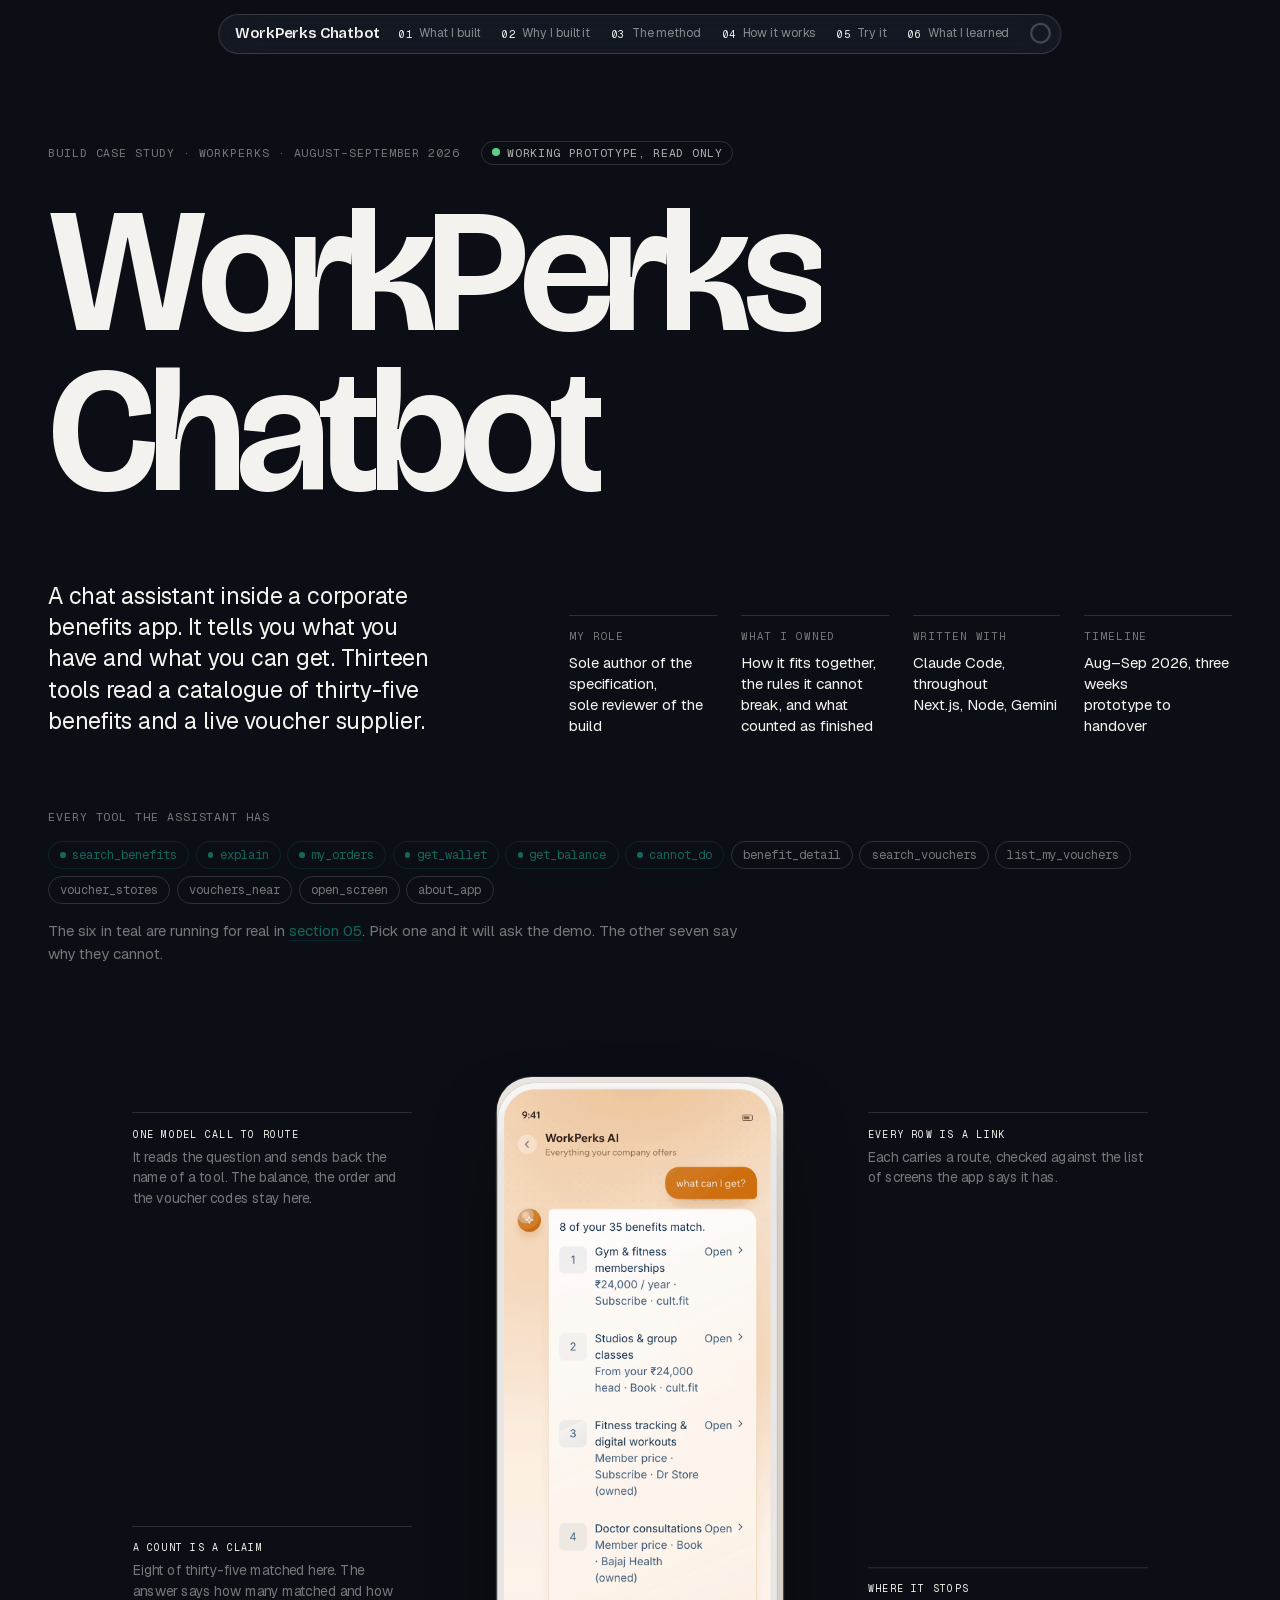
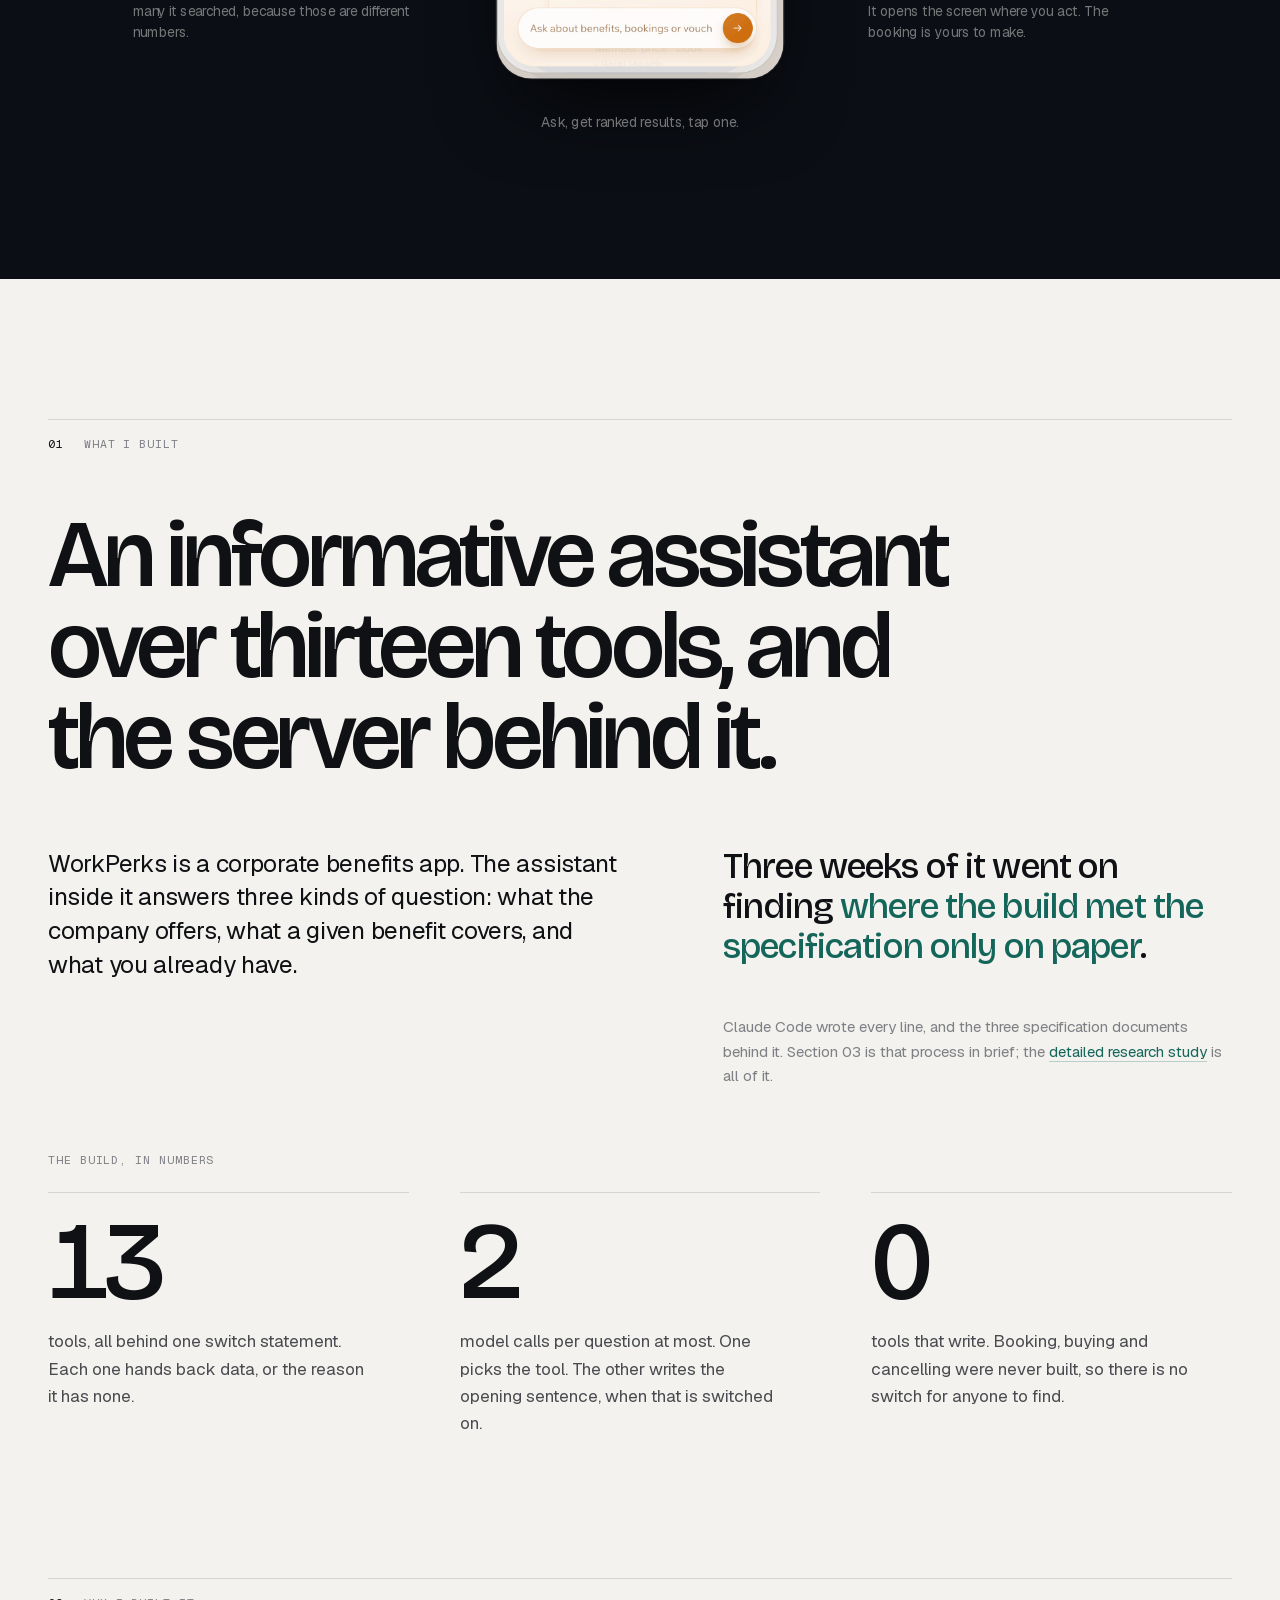
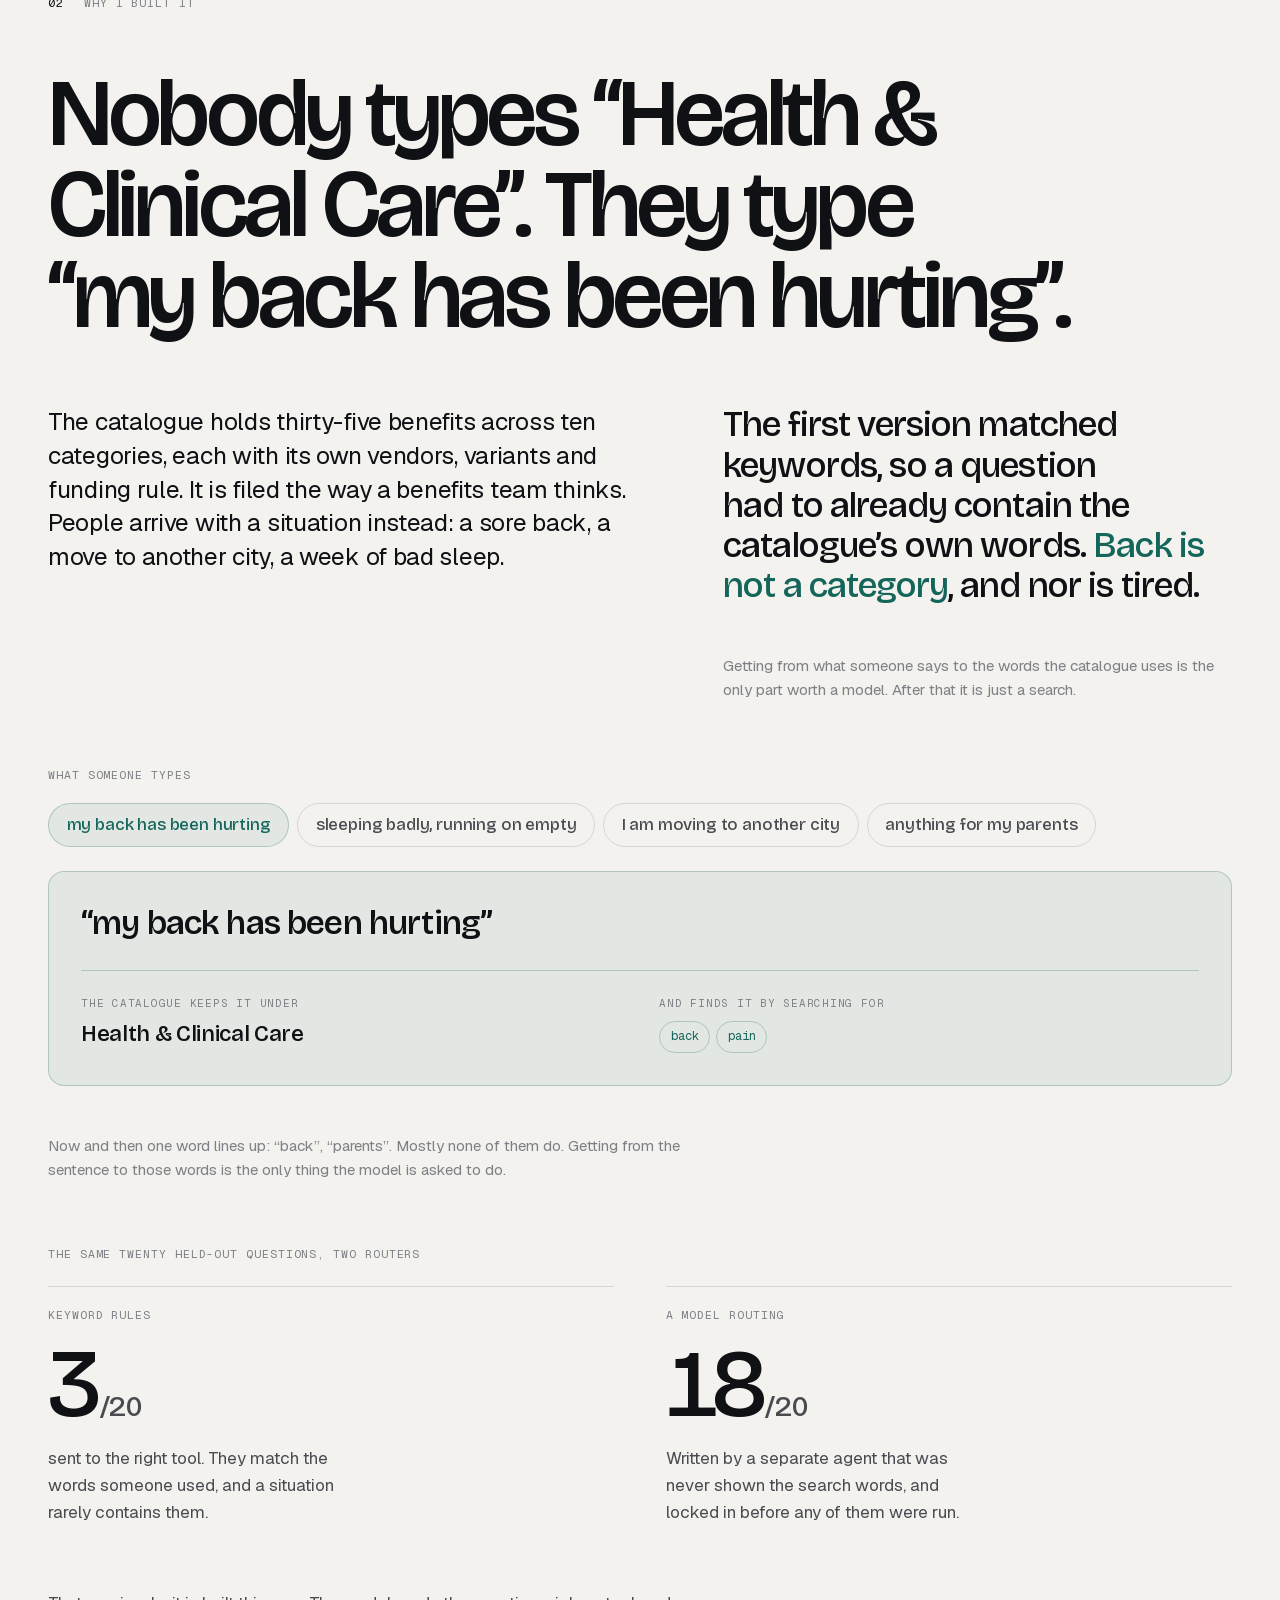
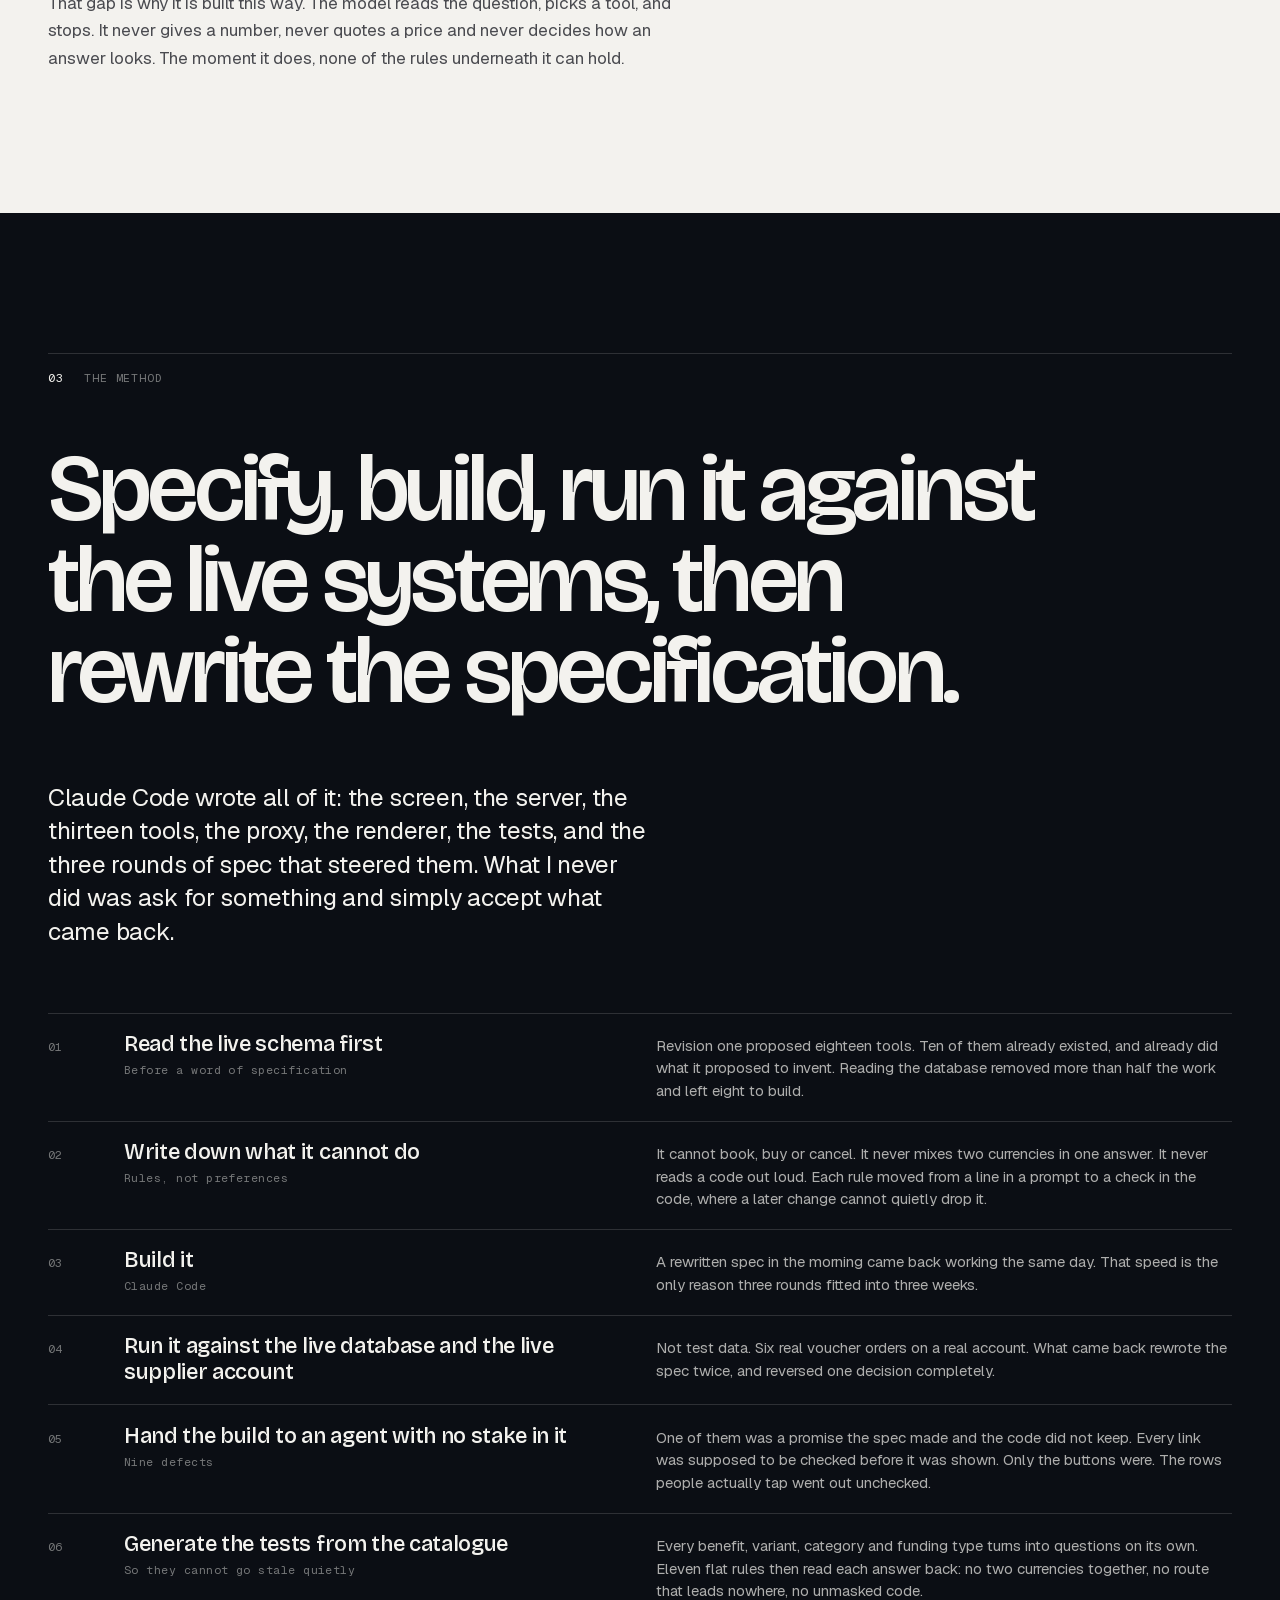
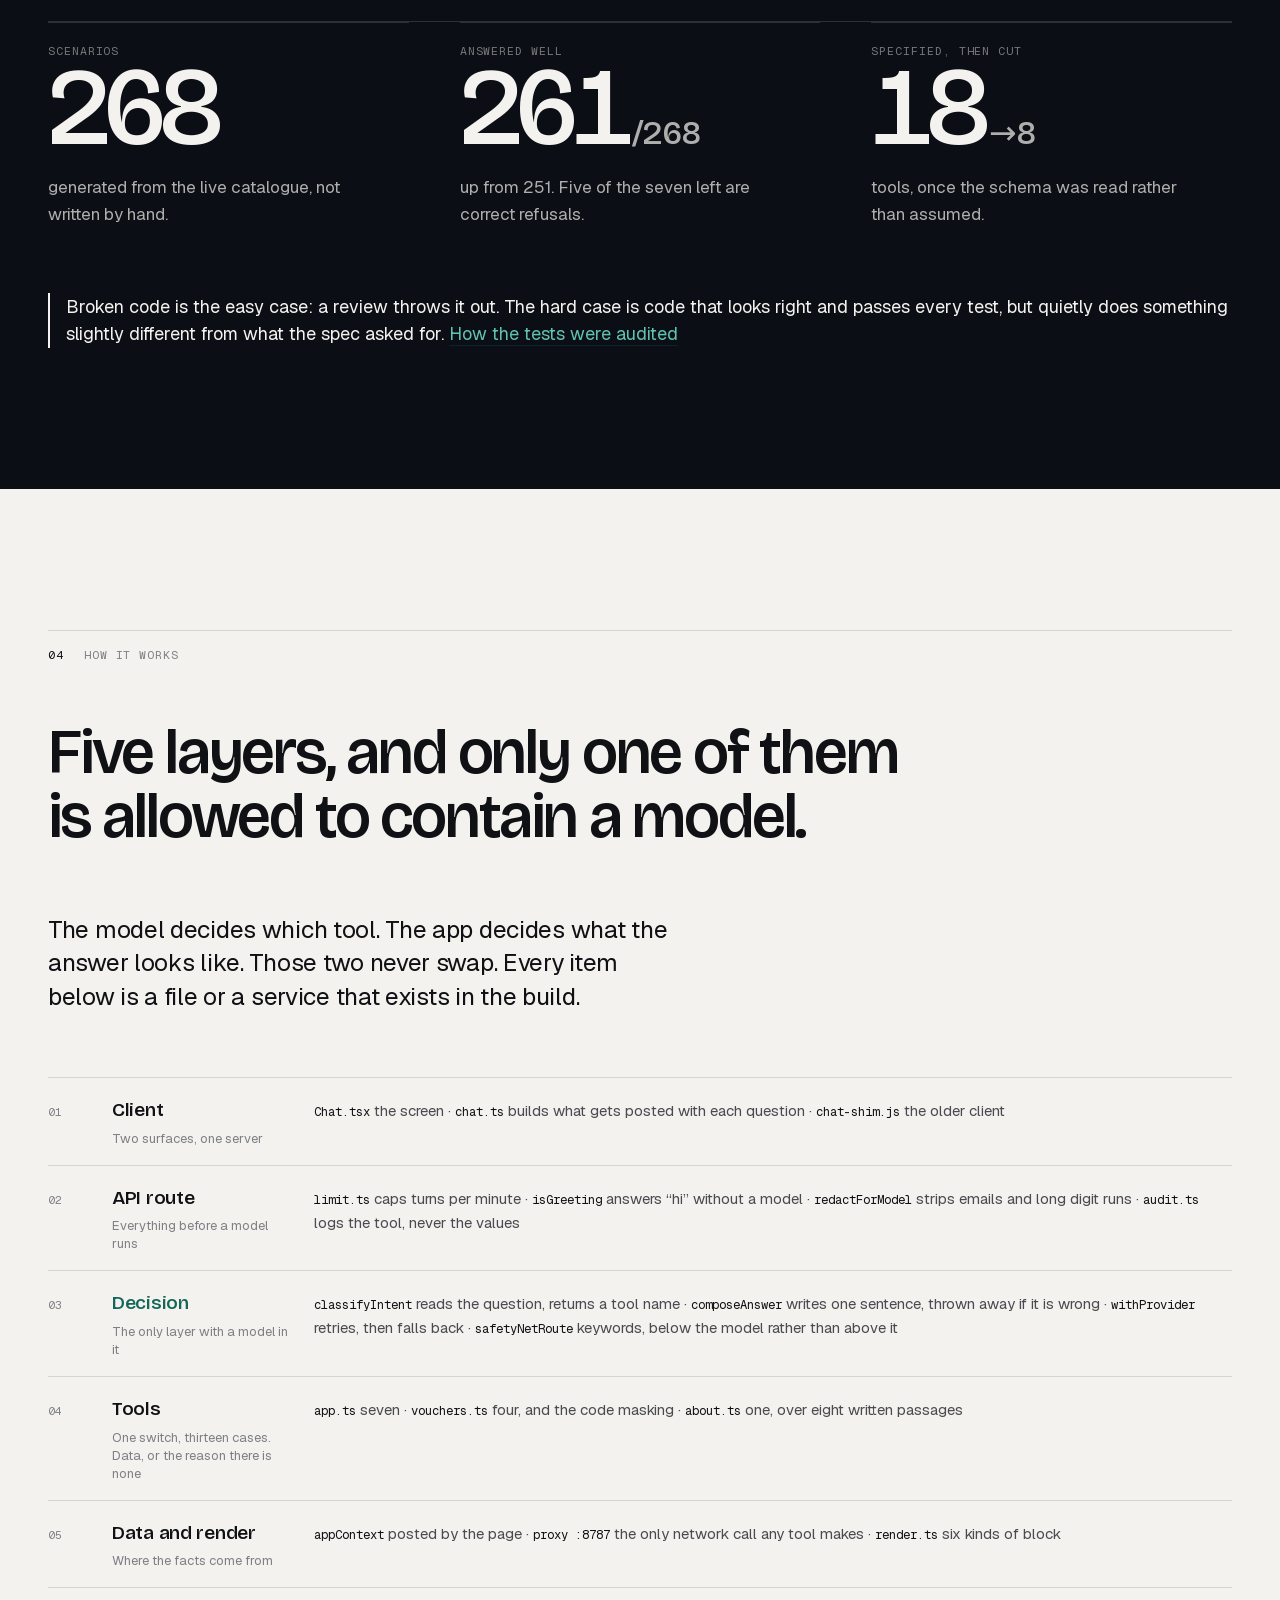
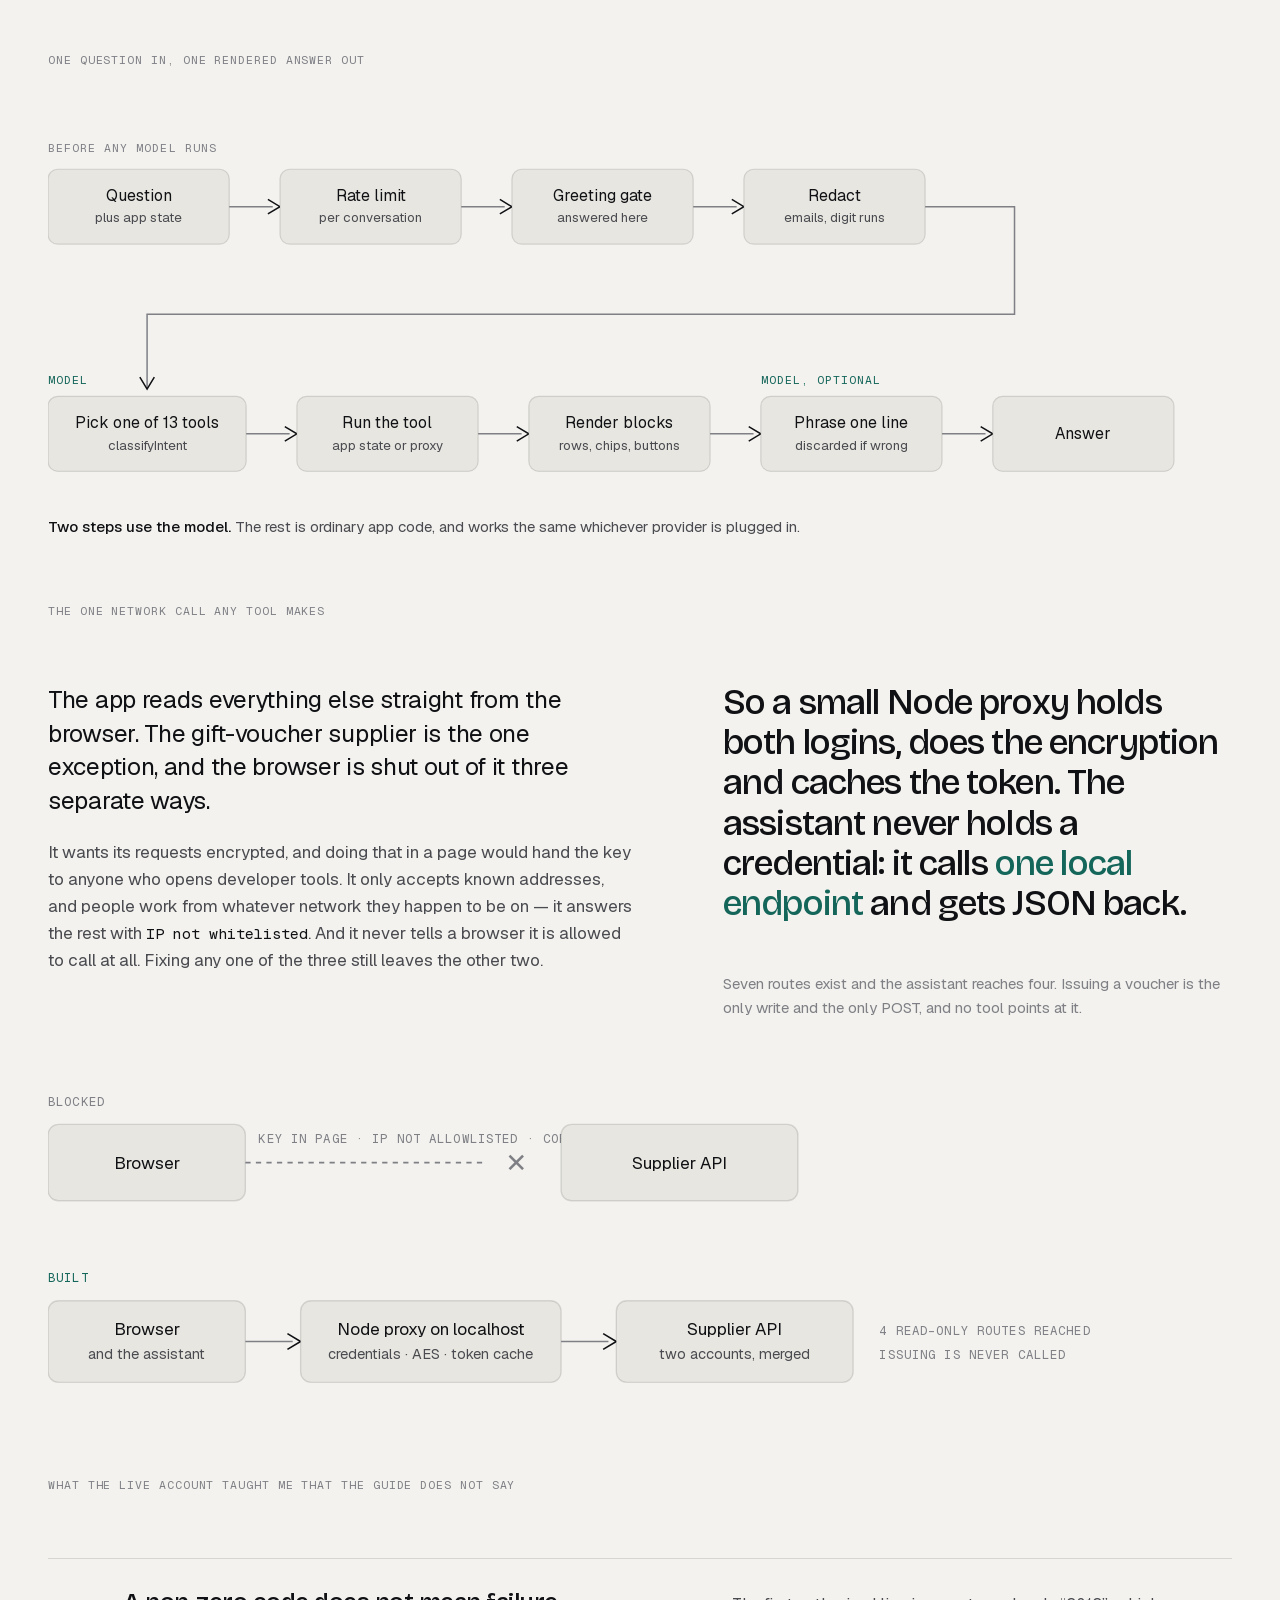
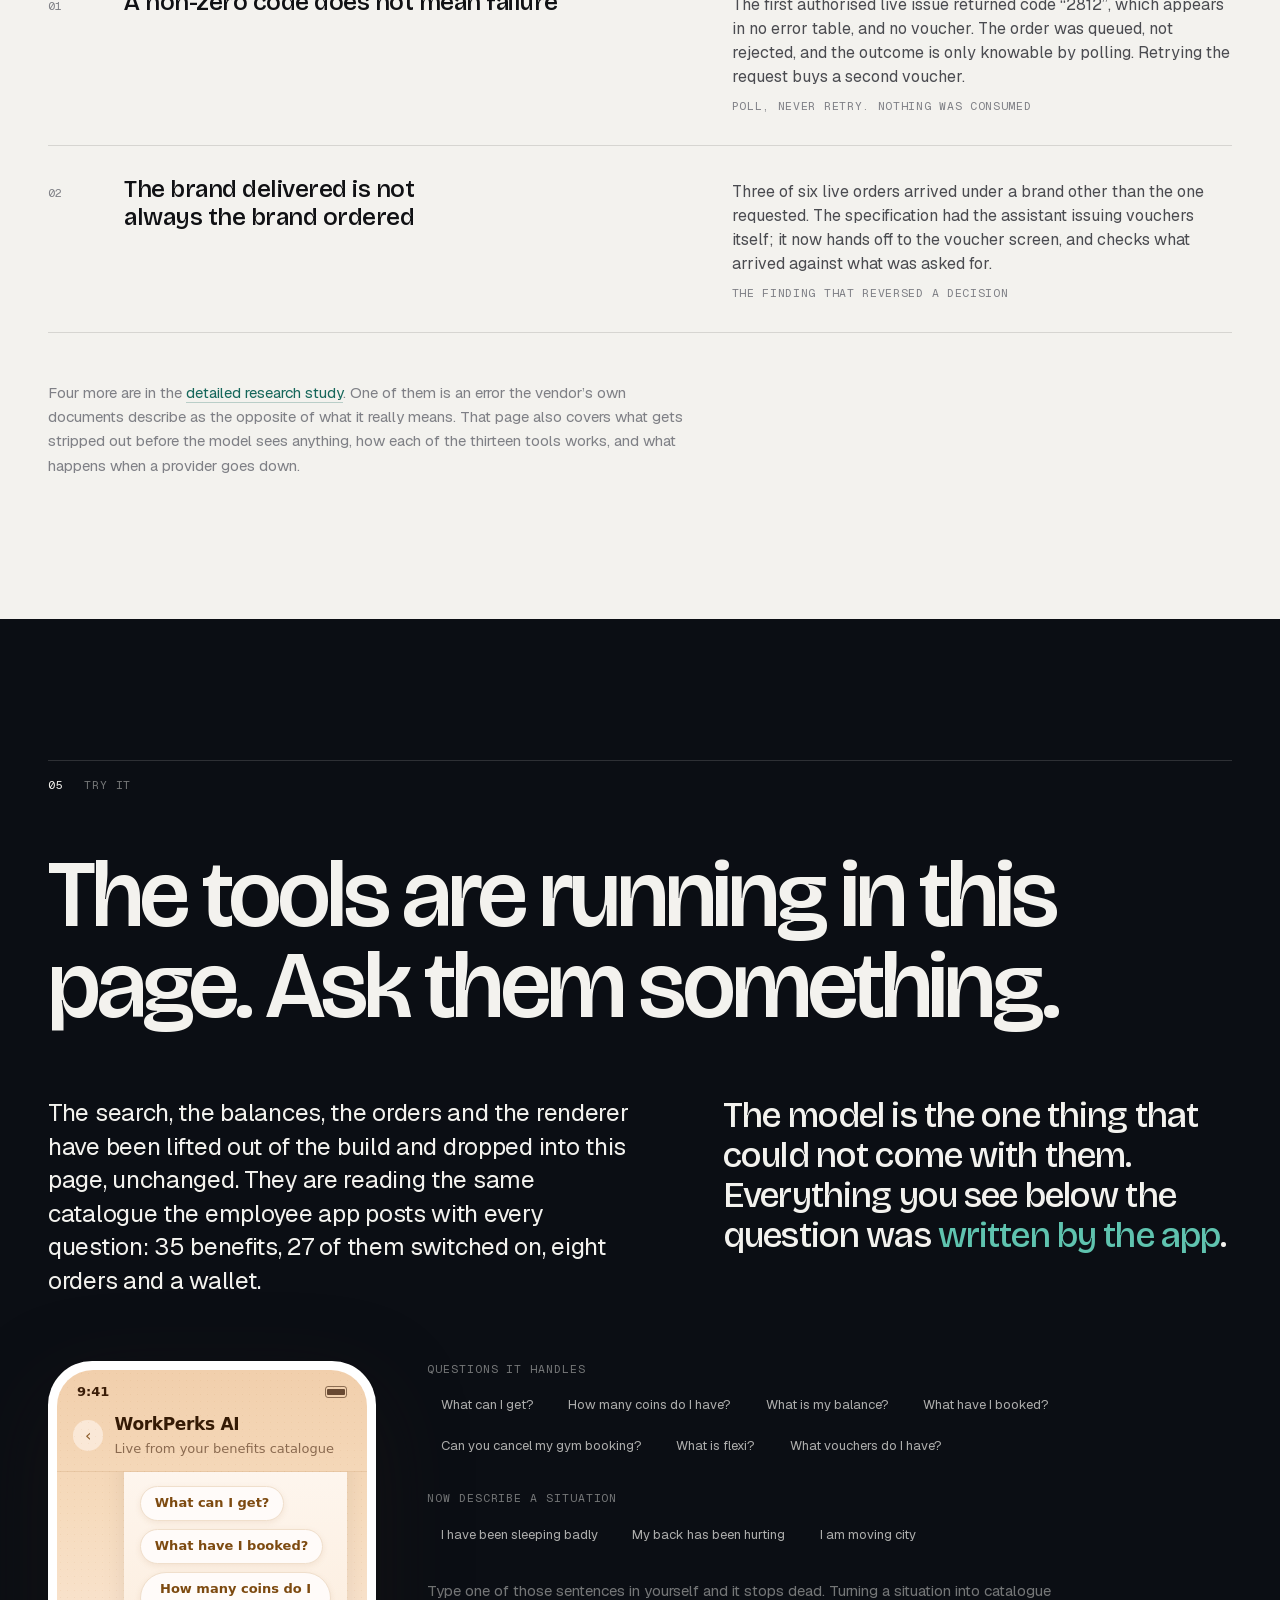
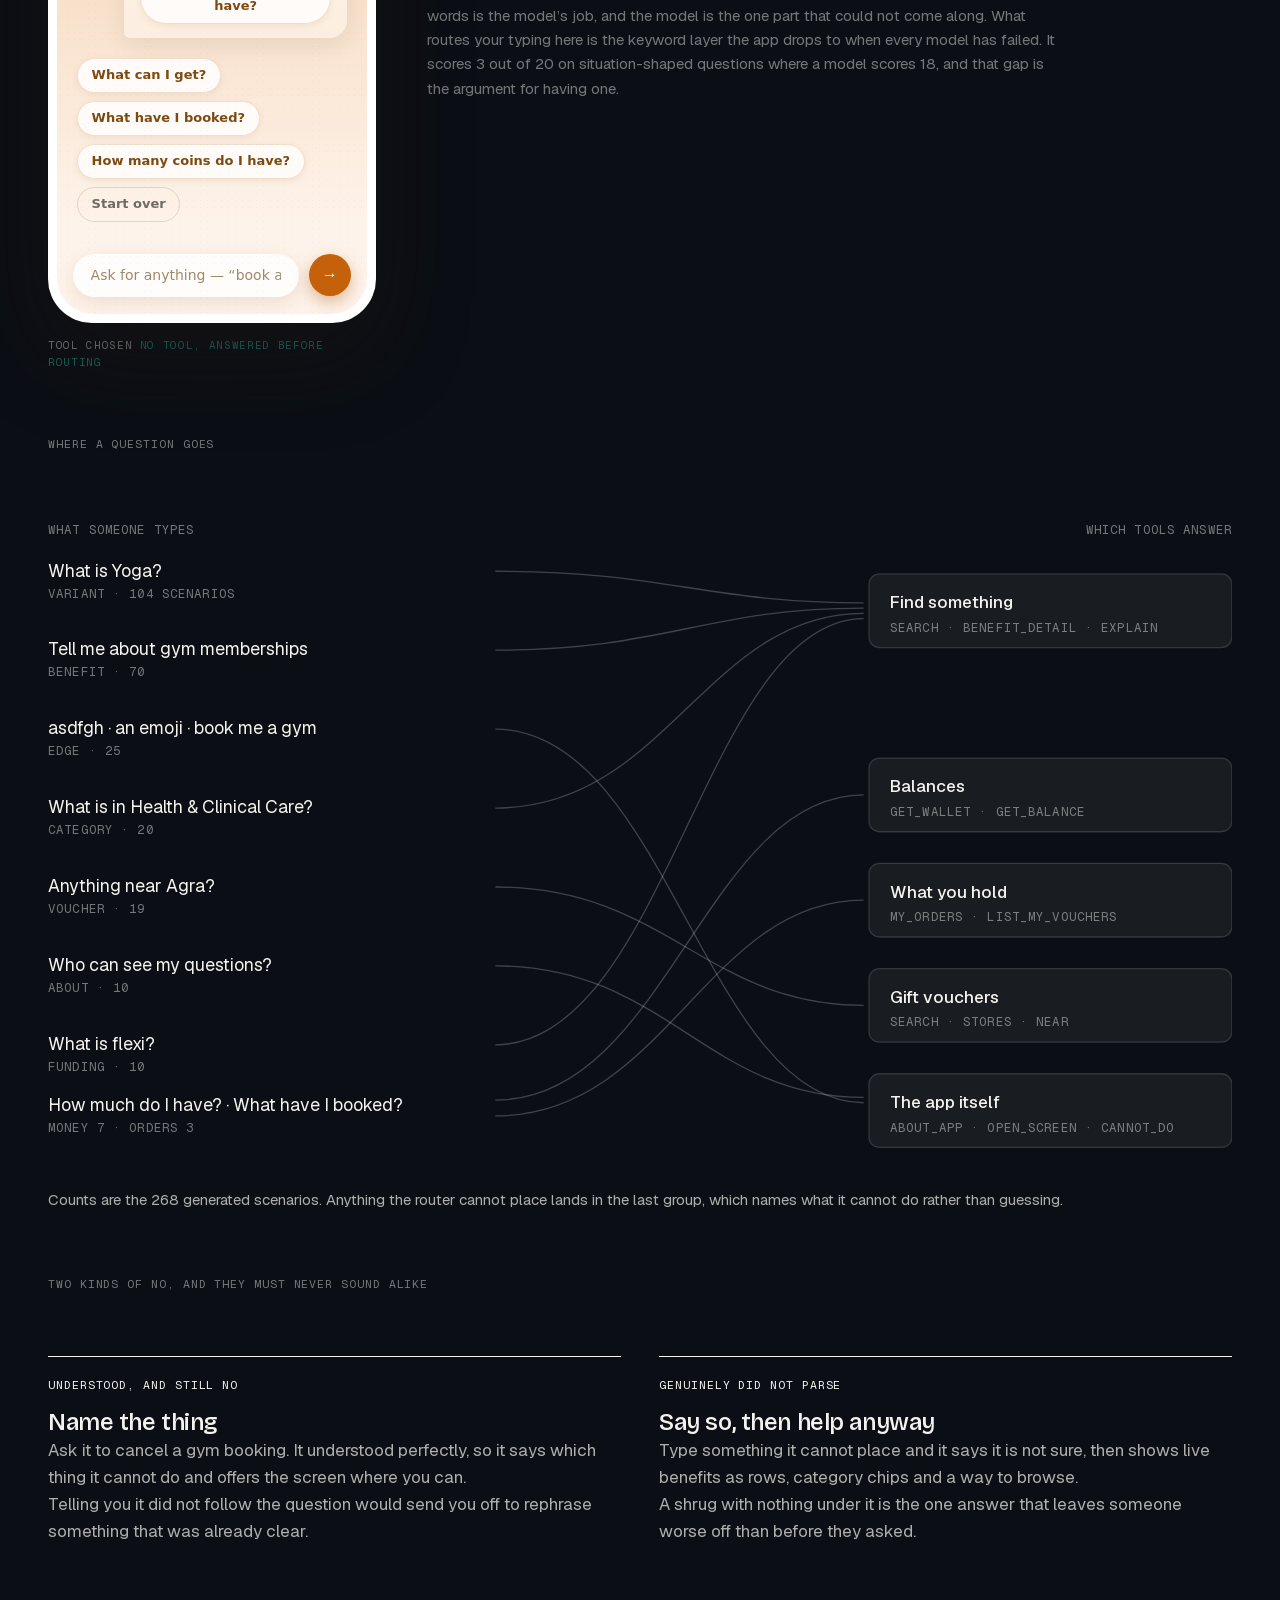
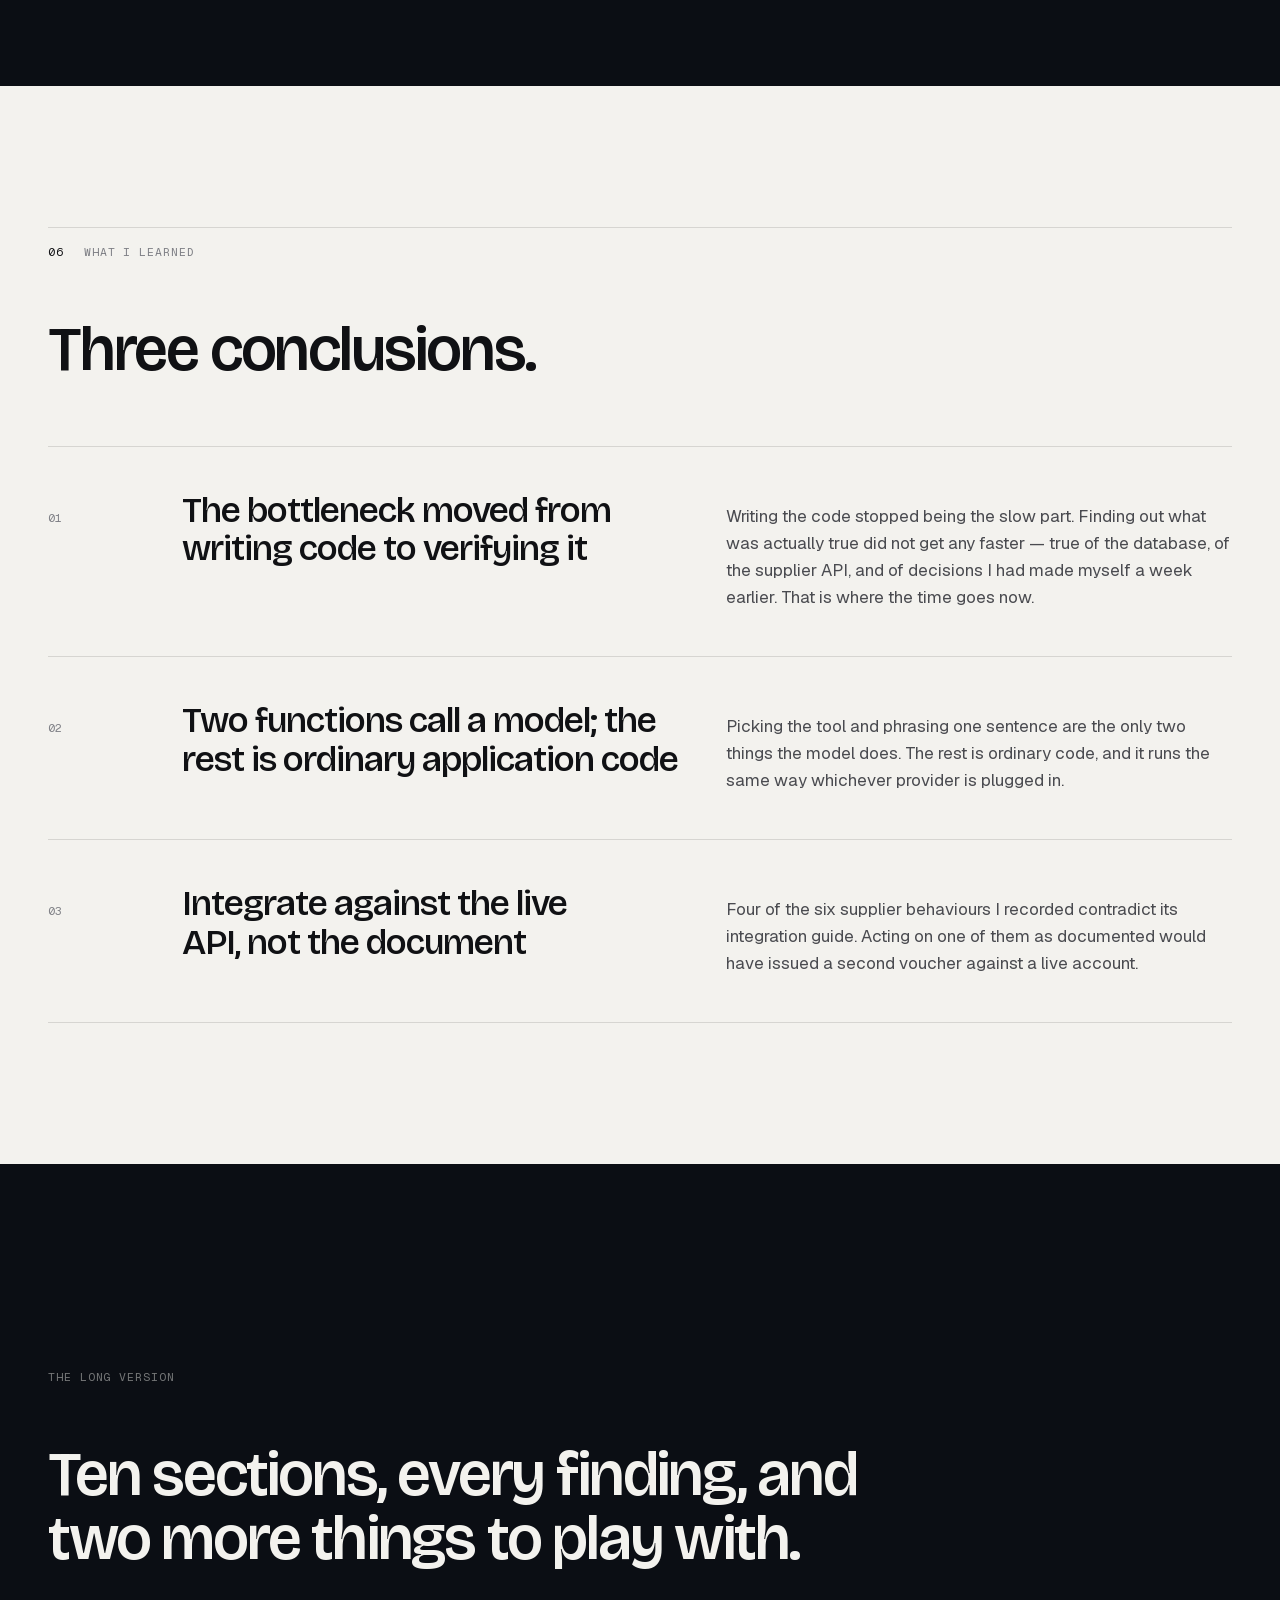
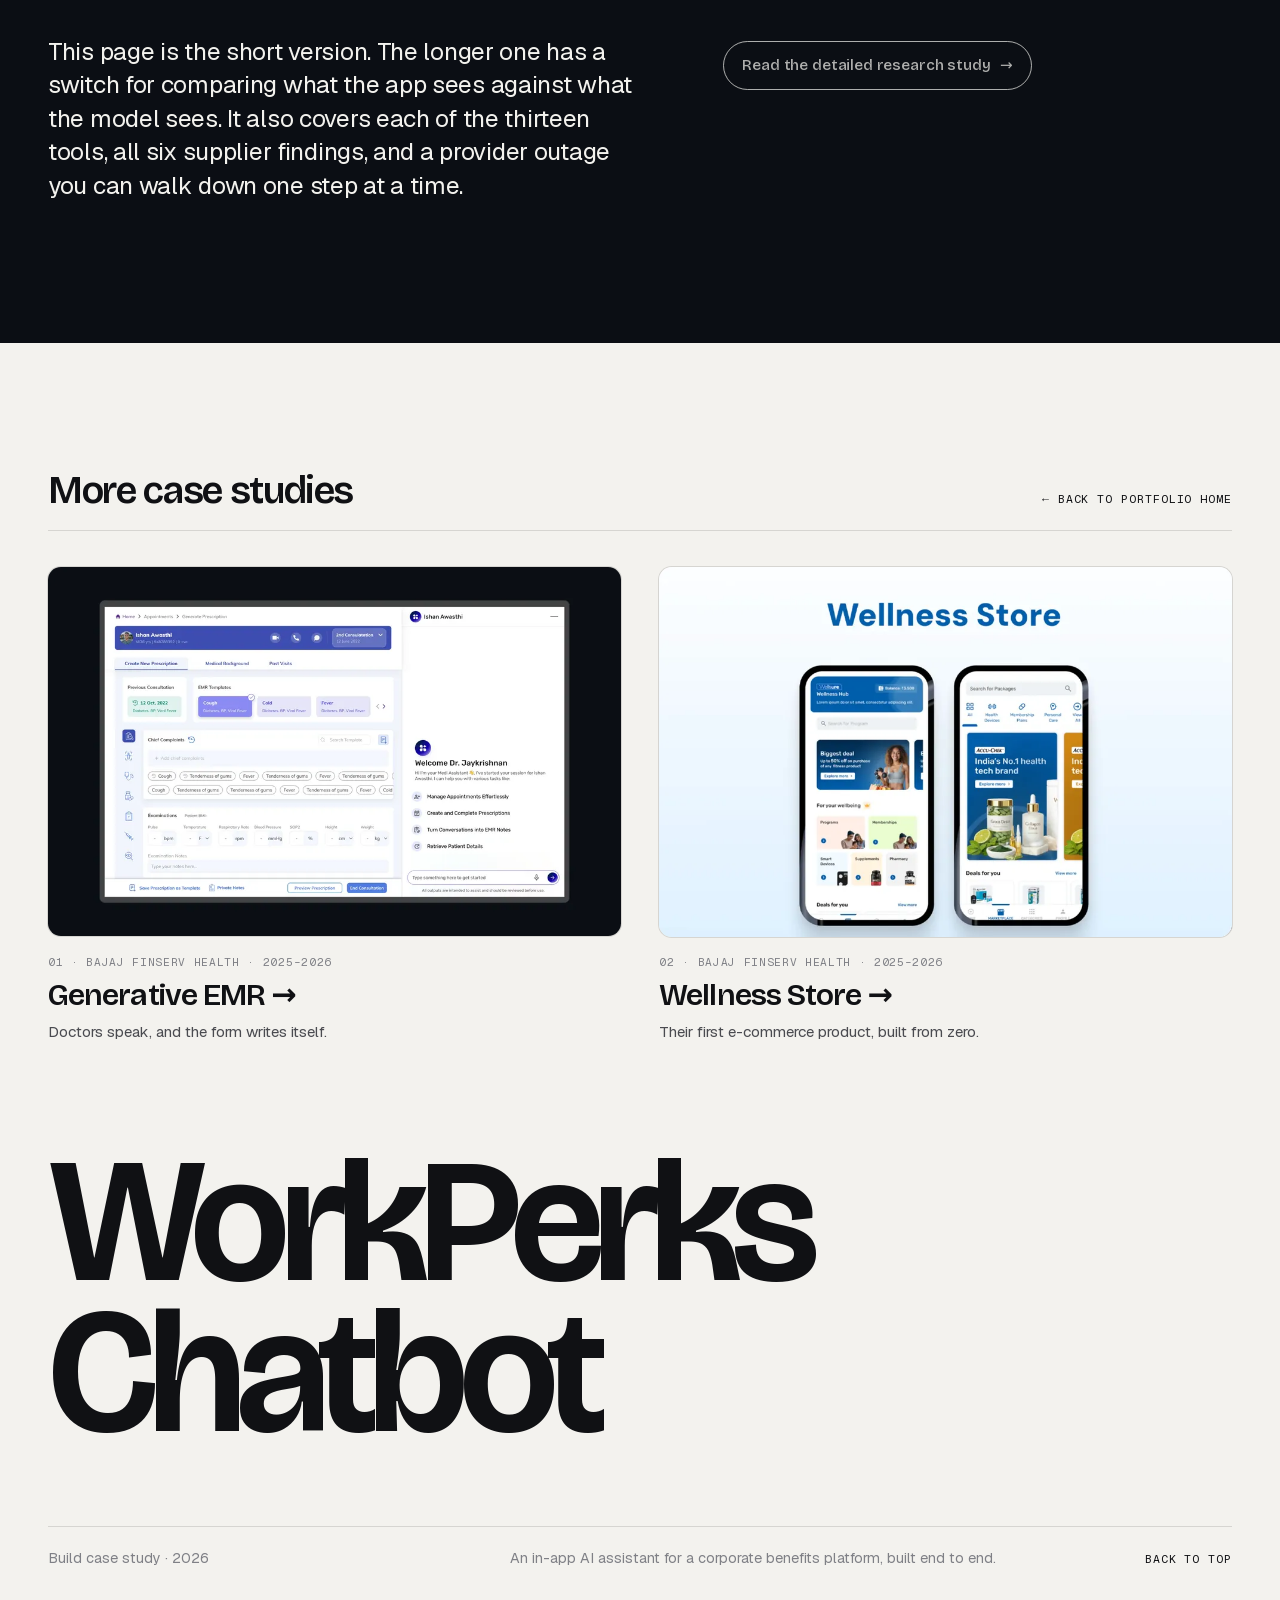
==== commit e89cdedd: "Add more case studies, a way back to the portfolio, and a sign-off The other two case studies as car" ====
--- a/index.html
+++ b/index.html
@@ -18,57 +18,45 @@
 
 <a class="skip" href="#overview">Skip to the case study</a>
 
-<header class="topbar" data-tone="dark">
+<header class="topbar" data-nav="named" data-tone="dark">
   <a class="tb-mark" href="#top">WorkPerks Chatbot</a>
+
+  <nav class="rail" aria-label="Sections">
+    <ol>
+      <li><a href="#overview"><span class="r-num">01</span><span class="r-name">What I built</span></a></li>
+      <li><a href="#why"><span class="r-num">02</span><span class="r-name">Why I built it</span></a></li>
+      <li><a href="#method"><span class="r-num">03</span><span class="r-name">The method</span></a></li>
+      <li><a href="#stack"><span class="r-num">04</span><span class="r-name">How it works</span></a></li>
+      <li><a href="#try"><span class="r-num">05</span><span class="r-name">Try it</span></a></li>
+      <li><a href="#learnings"><span class="r-num">06</span><span class="r-name">What I learned</span></a></li>
+    </ol>
+  </nav>
   <button class="tb-index" type="button" aria-expanded="false" aria-controls="index-panel">
     <span class="tb-num" aria-hidden="true"></span>
     <span class="tb-name">Index</span>
     <span class="tb-plus" aria-hidden="true"></span>
   </button>
-  <span class="tb-progress" aria-hidden="true"><span></span></span>
+  <span class="tb-progress" aria-hidden="true"><span><svg viewBox="0 0 24 24" focusable="false"><circle class="tb-trk" cx="12" cy="12" r="10"/><circle class="tb-arc" cx="12" cy="12" r="10"/></svg></span></span>
 </header>
 
 <nav class="index-panel" id="index-panel" aria-label="Sections" hidden>
   <ol>
     <li><a href="#overview"><span>01</span>What I built</a></li>
-    <li><a href="#role"><span>02</span>My role</a></li>
-    <li><a href="#method"><span>03</span>How it was built</a></li>
-    <li><a href="#does"><span>04</span>What it does</a></li>
-    <li><a href="#turns"><span>05</span>Conversation design</a></li>
-    <li><a href="#stack"><span>06</span>How it works</a></li>
-    <li><a href="#proxy"><span>07</span>The API proxy</a></li>
-    <li><a href="#supplier"><span>08</span>What the API taught me</a></li>
-    <li><a href="#boundary"><span>09</span>The data boundary</a></li>
-    <li><a href="#tools"><span>10</span>The tools</a></li>
-    <li><a href="#fallback"><span>11</span>The fallback ladder</a></li>
-    <li><a href="#learnings"><span>12</span>What I learned</a></li>
+    <li><a href="#why"><span>02</span>Why I built it</a></li>
+    <li><a href="#method"><span>03</span>The method</a></li>
+    <li><a href="#stack"><span>04</span>How it works</a></li>
+    <li><a href="#try"><span>05</span>Try it</a></li>
+    <li><a href="#learnings"><span>06</span>What I learned</a></li>
   </ol>
 </nav>
 
-<!-- Side rail: the section index, fixed in its own left margin from 1180px.
-     The .r-name is also the short name the top bar falls back to. -->
-<nav class="rail" aria-label="Sections, side rail">
-  <ol>
-    <li><a href="#overview"><span class="r-num">01</span><span class="r-name">What I built</span></a></li>
-    <li><a href="#role"><span class="r-num">02</span><span class="r-name">My role</span></a></li>
-    <li><a href="#method"><span class="r-num">03</span><span class="r-name">The method</span></a></li>
-    <li><a href="#does"><span class="r-num">04</span><span class="r-name">What it does</span></a></li>
-    <li><a href="#turns"><span class="r-num">05</span><span class="r-name">Conversation</span></a></li>
-    <li><a href="#stack"><span class="r-num">06</span><span class="r-name">How it works</span></a></li>
-    <li><a href="#proxy"><span class="r-num">07</span><span class="r-name">The proxy</span></a></li>
-    <li><a href="#supplier"><span class="r-num">08</span><span class="r-name">The API</span></a></li>
-    <li><a href="#boundary"><span class="r-num">09</span><span class="r-name">Data boundary</span></a></li>
-    <li><a href="#tools"><span class="r-num">10</span><span class="r-name">The tools</span></a></li>
-    <li><a href="#fallback"><span class="r-num">11</span><span class="r-name">Fallbacks</span></a></li>
-    <li><a href="#learnings"><span class="r-num">12</span><span class="r-name">What I learned</span></a></li>
-  </ol>
-</nav>
 
 
 <!-- ================================================================ HERO -->
 <section class="hero dark" id="top" aria-label="Introduction">
   <div class="wrap hero-head">
-    <p class="kicker">Build case study &middot; WorkPerks &middot; August&ndash;September 2026</p>
+    <p class="kicker">Build case study &middot; WorkPerks &middot; August&ndash;September 2026
+      <span class="hero-state"><span class="live-dot" aria-hidden="true"></span>Working prototype, read only</span></p>
 
     <h1 class="hero-title" aria-label="WorkPerks Chatbot">
       <span class="word" aria-hidden="true"><span class="ch" style="--i:0">W</span><span class="ch" style="--i:1">o</span><span class="ch" style="--i:2">r</span><span class="ch" style="--i:3">k</span><span class="ch" style="--i:4">P</span><span class="ch" style="--i:5">e</span><span class="ch" style="--i:6">r</span><span class="ch" style="--i:7">k</span><span class="ch" style="--i:8">s</span></span>
@@ -76,24 +64,48 @@
     </h1>
 
     <div class="hero-foot">
-      <p class="hero-line">An informative chatbot. It answers questions about what the company
-      offers, across thirteen tools and a live voucher supplier, and it
-      changes nothing.</p>
+      <p class="hero-line">A chat assistant inside a corporate benefits app. It tells you what
+      you have and what you can get. Thirteen tools read a catalogue of
+      thirty-five benefits and a live voucher supplier.</p>
       <dl class="meta">
-        <div><dt>Role</dt><dd>Specified, directed<br>and reviewed</dd></div>
-        <div><dt>Timeline</dt><dd>Aug&ndash;Sep 2026<br>three weeks</dd></div>
-        <div><dt>Written with</dt><dd>Claude Code<br>Next.js, Node, Gemini</dd></div>
-        <div><dt>Status</dt><dd><span class="live-dot" aria-hidden="true"></span>Working prototype<br>Read only, by design</dd></div>
+        <div><dt>My role</dt><dd>Sole author of the specification,<br>sole reviewer of the build</dd></div>
+        <div><dt>What I owned</dt><dd>How it fits together, the rules it cannot<br>break, and what counted as finished</dd></div>
+        <div><dt>Written with</dt><dd>Claude Code, throughout<br>Next.js, Node, Gemini</dd></div>
+        <div><dt>Timeline</dt><dd>Aug&ndash;Sep 2026, three weeks<br>prototype to handover</dd></div>
       </dl>
     </div>
+  </div>
+
+
+  <div class="wrap hero-tools" id="hero-tools">
+    <p class="label">Every tool the assistant has</p>
+    <ul class="ht-list">
+        <li><button type="button" class="ht-on" data-tool="search_benefits" data-ask="What can I get?" aria-pressed="false"><span class="ht-dot" aria-hidden="true"></span>search_benefits</button></li>
+
+        <li><button type="button" class="ht-on" data-tool="explain" data-ask="What is flexi?" aria-pressed="false"><span class="ht-dot" aria-hidden="true"></span>explain</button></li>
+        <li><button type="button" class="ht-on" data-tool="my_orders" data-ask="What have I booked?" aria-pressed="false"><span class="ht-dot" aria-hidden="true"></span>my_orders</button></li>
+        <li><button type="button" class="ht-on" data-tool="get_wallet" data-ask="What is my wallet?" aria-pressed="false"><span class="ht-dot" aria-hidden="true"></span>get_wallet</button></li>
+        <li><button type="button" class="ht-on" data-tool="get_balance" data-ask="How many coins do I have?" aria-pressed="false"><span class="ht-dot" aria-hidden="true"></span>get_balance</button></li>
+        <li><button type="button" class="ht-on" data-tool="cannot_do" data-ask="Can you cancel my gym booking?" aria-pressed="false"><span class="ht-dot" aria-hidden="true"></span>cannot_do</button></li>
+        <li><button type="button" data-tool="benefit_detail" data-why="Opens one benefit in full. A model emits this tool when someone names a thing; the keyword layer running here sends those questions to explain instead, which answers from the same catalogue." aria-pressed="false">benefit_detail</button></li>
+        <li><button type="button" data-tool="search_vouchers" data-why="Reads which gift-card brands can be bought right now, live from the supplier. The call is encrypted and made server-side, so it cannot run in a page." aria-pressed="false">search_vouchers</button></li>
+        <li><button type="button" data-tool="list_my_vouchers" data-why="Lists the vouchers someone holds, with the codes masked before anything leaves the tool. It needs the supplier session, which lives on the proxy." aria-pressed="false">list_my_vouchers</button></li>
+        <li><button type="button" data-tool="voucher_stores" data-why="Says where a brand is accepted, by town. The supplier publishes no usable street addresses, so the answer names the town and nothing finer." aria-pressed="false">voucher_stores</button></li>
+        <li><button type="button" data-tool="vouchers_near" data-why="Finds brands with outlets near a named place. Same supplier call, same proxy." aria-pressed="false">vouchers_near</button></li>
+        <li><button type="button" data-tool="open_screen" data-why="Offers a button to a screen in the employee app, checked against the list of screens the app says it has. There is no app around this page, so there is nothing to open." aria-pressed="false">open_screen</button></li>
+        <li><button type="button" data-tool="about_app" data-why="Answers questions about the assistant itself from eight written passages. It is about the app, and this page is not the app." aria-pressed="false">about_app</button></li>
+    </ul>
+    <p class="ht-key">The six in teal are running for real in <a href="#try">section 05</a>.
+    Pick one and it will ask the demo. The other seven say why they cannot.</p>
+    <p class="ht-note" role="status" aria-live="polite"></p>
   </div>
 
   <figure class="hero-visual">
     <div class="hv-scale">
       <div class="hero-stage">
         <div class="hero-notes">
-          <div><b>One model call to route</b>It reads the question and returns a tool name. No balance, no order, no code goes with it.</div>
-          <div><b>Thirteen tools</b>Each returns data, or an object stating why it cannot. Never a silent empty.</div>
+          <div><b>One model call to route</b>It reads the question and sends back the name of a tool. The balance, the order and the voucher codes stay here.</div>
+          <div><b>A count is a claim</b>Eight of thirty-five matched here. The answer says how many matched and how many it searched, because those are different numbers.</div>
         </div>
 
         <div class="hero-device">
@@ -103,9 +115,9 @@
         </div>
 
         <div class="hero-notes">
-          <div><b>Every row is a link</b>Each carries a route, checked against the screens the app reports having. A dead button is impossible.</div>
-          <div><b>Nothing it can change</b>It opens the screen where you act. It
-          never books, buys or cancels anything.</div>
+          <div><b>Every row is a link</b>Each carries a route, checked against the list of screens the app says it has.</div>
+          <div><b>Where it stops</b>It opens the screen where you act. The
+          booking is yours to make.</div>
         </div>
       </div>
       <figcaption>Ask, get ranked results, tap one.</figcaption>
@@ -126,20 +138,19 @@
       <div class="prose">
         <p class="lead">
           WorkPerks is a corporate benefits app. The assistant inside it
-          answers questions about what the company offers: what exists, what a
-          benefit covers, what has already been booked, what is held. It grew out of a keyword-matching prototype into thirteen tools
-          reading a thirty-five benefit catalogue and a live voucher supplier.
+          answers three kinds of question: what the company offers, what a
+          given benefit covers, and what you already have.
         </p>
       </div>
       <div>
         <p class="pull">
-          I wrote the specification and the acceptance criteria, then spent
-          three weeks finding <span class="mark">where the build met them only
-          on paper</span>.
+          Three weeks of it went on finding <span class="mark">where the build
+          met the specification only on paper</span>.
         </p>
         <p class="aside">
           Claude Code wrote every line, and the three specification documents
-          behind it. Section 03 is that process.
+          behind it. Section 03 is that process in brief; the
+          <a href="detailed.html">detailed research study</a> is all of it.
         </p>
       </div>
     </div>
@@ -148,8 +159,8 @@
     <div class="stats three" data-reveal>
       <div class="stat">
         <p class="stat-num"><span data-count="13">13</span></p>
-        <p class="stat-cap">tools, all behind one switch statement. Each gives back data, or the
-        reason it cannot.</p>
+        <p class="stat-cap">tools, all behind one switch statement. Each one hands back data, or the
+        reason it has none.</p>
       </div>
       <div class="stat">
         <p class="stat-num"><span data-count="2">2</span></p>
@@ -158,172 +169,156 @@
       </div>
       <div class="stat">
         <p class="stat-num"><span data-count="0">0</span></p>
-        <p class="stat-cap">ways to change anything. The tools to book, buy or cancel were never
-        written, so no setting can turn them on.</p>
+        <p class="stat-cap">tools that write. Booking, buying and cancelling were never built, so
+        there is no switch for anyone to find.</p>
       </div>
     </div>
   </div>
 </section>
 
 
-<!-- ============================================================== MY ROLE -->
-<section id="role" data-title="My role">
+<!-- ================================================================ TRY IT -->
+
+<!-- ========================================================== WHY I BUILT IT -->
+<section id="why" data-title="Why I built it">
   <div class="wrap">
-    <p class="sec-idx" data-reveal><span>02</span>My role</p>
-    <h2 class="sec-title" data-reveal>Sole author of the specification, sole reviewer of the build.</h2>
-
-    <div class="role-grid" data-reveal>
-      <div class="role-card">
-        <p class="label">Role</p>
-        <p class="role-text">
-          Sole author of the specification, the architecture and the
-          acceptance criteria. Every build was checked against those criteria
-          rather than against whether it ran.
-        </p>
-      </div>
-      <div class="role-card">
-        <p class="label">What I owned</p>
-        <ol class="role-list">
-          <li>Read the live schema, cut the spec from eighteen tools to eight</li>
-          <li>Decided what the model chooses and what the app writes: every
-          figure, row and button is the app</li>
-          <li>Ran the supplier integration against a live account and recorded six
-          undocumented behaviours</li>
-          <li>Left the booking and buying tools out entirely, so read-only is not
-          a setting anyone can flip</li>
-          <li>Set what every check had to prove, then had the checks themselves
-          audited</li>
-        </ol>
-      </div>
-      <div class="role-card">
-        <p class="label">Span</p>
-        <div class="team"><span class="tn">3</span><span>weeks, prototype<br>to handover</span></div>
-      </div>
-      <div class="role-card">
-        <p class="label">Written by</p>
-        <p class="role-text">
-          Claude Code, throughout. Frontend, server, tools, proxy, renderer and
-          the suite. Three spec revisions steered it.
-        </p>
-      </div>
-    </div>
-  </div>
-</section>
-
-
-<!-- =========================================================== HOW IT WAS BUILT -->
-<section id="method" data-title="How it was built">
-  <div class="wrap">
-    <p class="sec-idx" data-reveal><span>03</span>How it was built</p>
-    <h2 class="sec-title xl" data-reveal>Three specification revisions in three weeks, each rewritten against what
-    the live systems returned.</h2>
+    <p class="sec-idx" data-reveal><span>02</span>Why I built it</p>
+    <h2 class="sec-title xl" data-reveal>Nobody types &ldquo;Health &amp; Clinical Care&rdquo;. They type &ldquo;my back has
+    been hurting&rdquo;.</h2>
 
     <div class="split" data-reveal>
       <div class="prose">
         <p class="lead">
-          Vibe-coded start to finish with Claude Code: the React screen, the
-          server, the thirteen tools, the proxy, the renderer, the test suite,
-          and the three specifications that steered it.
+          The catalogue holds thirty-five benefits across ten categories, each
+          with its own vendors, variants and funding rule. It is filed the way
+          a benefits team thinks. People arrive with a situation instead: a
+          sore back, a move to another city, a week of bad sleep.
         </p>
       </div>
       <div>
         <p class="pull">
-          The loop was never specify and accept. It was specify, build, <span
-          class="mark">run the result against the live database and the live
-          supplier account</span>, and rewrite the specification against what
-          those returned.
+          The first version matched keywords, so a question had to already
+          contain the catalogue&rsquo;s own words. <span class="mark">Back is not
+          a category</span>, and nor is tired.
         </p>
         <p class="aside">
-          Three revisions in three weeks. The first written before anyone read
-          the schema, the second against the live database, the third once the app proved able to answer from the state it
-          already posts with each question.
-        </p>
-      </div>
-    </div>
-
-    <p class="label" data-reveal>Revision one, written before anyone read the database</p>
+          Getting from what someone says to the words the catalogue uses is
+          the only part worth a model. After that it is just a search.
+        </p>
+      </div>
+    </div>
+
+    <p class="label" data-reveal>What someone types</p>
+    <div class="ask" id="ask" data-reveal>
+      <div class="ask-picks" role="group" aria-label="Pick a sentence">
+        <button type="button" class="ask-p" data-i="0" aria-pressed="true">my back has been hurting</button>
+        <button type="button" class="ask-p" data-i="1" aria-pressed="false">sleeping badly, running on empty</button>
+        <button type="button" class="ask-p" data-i="2" aria-pressed="false">I am moving to another city</button>
+        <button type="button" class="ask-p" data-i="3" aria-pressed="false">anything for my parents</button>
+      </div>
+
+      <div class="ask-card" aria-live="polite">
+        <p class="ask-said"></p>
+        <div class="ask-grid">
+          <div>
+            <p class="ask-k">The catalogue keeps it under</p>
+            <p class="ask-cat"></p>
+          </div>
+          <div>
+            <p class="ask-k">and finds it by searching for</p>
+            <p class="ask-w"></p>
+          </div>
+        </div>
+      </div>
+    </div>
+
+    <p class="aside" data-reveal>
+      Now and then one word lines up: &ldquo;back&rdquo;, &ldquo;parents&rdquo;.
+      Mostly none of them do. Getting from the sentence to those words is the
+      only thing the model is asked to do.
+    </p>
+
+    <p class="label" data-reveal>The same twenty held-out questions, two routers</p>
     <div class="stats two" data-reveal>
       <div class="stat">
-        <p class="label">Specified</p>
-        <p class="stat-num"><span data-count="18">18</span></p>
-        <p class="stat-cap">tools. Ten already existed, with the semantics it proposed to invent.</p>
+        <p class="label">Keyword rules</p>
+        <p class="stat-num"><span data-count="3">3</span><span class="unit">/20</span></p>
+        <p class="stat-cap">sent to the right tool. They match the words someone
+        used, and a situation rarely contains them.</p>
       </div>
       <div class="stat">
-        <p class="label">Actually to build</p>
-        <p class="stat-num"><span data-count="8">8</span></p>
-        <p class="stat-cap">Reading the schema first removed more than half the work.</p>
-      </div>
-    </div>
-    <div class="vs" data-reveal>
-      <div>
-        <p class="label">What I brought</p>
-        <h3>The parts a prompt does not produce</h3>
-        <dl>
-          <dt>An architecture</dt><dd>The model routes, the app answers. The currency rule, the masking rule and the provider-independence of
-          an answer all derive from it.</dd>
-          <dt>The rules it cannot break</dt><dd>No writes. One currency per answer. No code ever spoken. Each moved from a prompt request to a refusal in code.</dd>
-          <dt>Establishing the facts</dt><dd>Reading the live schema before specifying against it, and recording
-          what the supplier API returned rather than what its guide stated.</dd>
-          <dt>Reversing on evidence</dt><dd>The specification had the assistant issuing vouchers. Three of six
-          live orders were delivered under a different brand than the one
-          requested, so it now hands off to the voucher screen instead.</dd>
-        </dl>
-      </div>
-      <div>
-        <p class="label">What Claude Code brought</p>
-        <h3>The code and the documents</h3>
-        <dl>
-          <dt>The code</dt><dd>Frontend, API route, thirteen tools, proxy, renderer, fallback ladder, suite. Every file in section 06.</dd>
-          <dt>The documents</dt><dd>Three specification revisions, the integration notes, the internals reference this page draws on.</dd>
-          <dt>Turnaround</dt><dd>A respecification in the morning came back running the same day. That is what made three revisions affordable.</dd>
-        </dl>
-      </div>
-    </div>
-
-    <p class="label" data-reveal>Agents were pointed at the build too, not only used to produce it</p>
-    <ol class="rules" data-reveal>
+        <p class="label">A model routing</p>
+        <p class="stat-num"><span data-count="18">18</span><span class="unit">/20</span></p>
+        <p class="stat-cap">Written by a separate agent that was never shown the
+        search words, and locked in before any of them were run.</p>
+      </div>
+    </div>
+
+    <div class="prose" data-reveal>
+      <p>
+        That gap is why it is built this way. The model reads the question,
+        picks a tool, and stops. It never gives a number, never quotes a price
+        and never decides how an answer looks. The moment it does, none of the
+        rules underneath it can hold.
+      </p>
+    </div>
+  </div>
+</section>
+
+
+<!-- ============================================================== THE METHOD -->
+<section class="dark" id="method" data-title="The method">
+  <div class="wrap">
+    <p class="sec-idx" data-reveal><span>03</span>The method</p>
+    <h2 class="sec-title xl" data-reveal>Specify, build, run it against the live systems, then rewrite the
+    specification.</h2>
+
+    <div class="prose" data-reveal>
+      <p class="lead">
+        Claude Code wrote all of it: the screen, the server, the thirteen
+        tools, the proxy, the renderer, the tests, and the three rounds of spec
+        that steered them. What I never did was ask for something and simply
+        accept what came back.
+      </p>
+    </div>
+
+    <ol class="path" data-reveal>
       <li>
-        <h3>A separate agent audited the build against the spec</h3>
-        <p>
-          It found nine defects. One was a guarantee the specification
-          asserted and the code did not provide: route validation was
-          described as failing closed, but validated action buttons only,
-          leaving the row links an employee actually clicks unchecked.
-          <em>No stake in the implementation it reviewed</em>
-        </p>
+        <h3>Read the live schema first<em>Before a word of specification</em></h3>
+        <p>Revision one proposed eighteen tools. Ten of them already existed,
+        and already did what it proposed to invent. Reading the database removed
+        more than half the work and left eight to build.</p>
       </li>
       <li>
-        <h3>The held-out questions were written by an agent denied the answer key</h3>
-        <p>
-          Twenty-five questions phrased as situations, with the search
-          vocabulary file withheld, and the list committed before any were
-          run. A set written by whoever tuned the search measures the tuning
-          rather than the search.
-          <em>Committed first, so it could not be edited into passing</em>
-        </p>
+        <h3>Write down what it cannot do<em>Rules, not preferences</em></h3>
+        <p>It cannot book, buy or cancel. It never mixes two currencies in one
+        answer. It never reads a code out loud. Each rule moved from a line in
+        a prompt to a check in the code, where a later change cannot quietly
+        drop it.</p>
       </li>
       <li>
-        <h3>Then the tests themselves were audited</h3>
-        <p>
-          One instruction: identify checks that pass while the property they
-          assert is false. Four of eight did. One counted apologies in copy
-          that contains none, so it had passed every run while testing
-          nothing, and was deleted rather than repaired.
-          <em>A check counts only once it has been observed failing</em>
-        </p>
+        <h3>Build it<em>Claude Code</em></h3>
+        <p>A rewritten spec in the morning came back working the same day.
+        That speed is the only reason three rounds fitted into three weeks.</p>
+      </li>
+      <li>
+        <h3>Run it against the live database and the live supplier account</h3>
+        <p>Not test data. Six real voucher orders on a real account. What came
+        back rewrote the spec twice, and reversed one decision completely.</p>
+      </li>
+      <li>
+        <h3>Hand the build to an agent with no stake in it<em>Nine defects</em></h3>
+        <p>One of them was a promise the spec made and the code did not keep.
+        Every link was supposed to be checked before it was shown. Only the
+        buttons were. The rows people actually tap went out unchecked.</p>
+      </li>
+      <li>
+        <h3>Generate the tests from the catalogue<em>So they cannot go stale quietly</em></h3>
+        <p>Every benefit, variant, category and funding type turns into
+        questions on its own. Eleven flat rules then read each answer back: no
+        two currencies together, no route that leads nowhere, no unmasked code.</p>
       </li>
     </ol>
-
-    <p class="label" data-reveal>The suite is generated from the catalogue, so it cannot fall out of date
-    silently</p>
-    <div class="prose" data-reveal>
-      <p>
-        Every benefit, variant, category and funding type turns into questions
-        on its own, across nine families. Eleven flat rules then read each
-        answer back: no two currencies together, no route that leads nowhere,
-        no unmasked code, no count that disagrees with the rows under it.
-      </p>
-    </div>
 
     <div class="stats three" data-reveal>
       <div class="stat">
@@ -337,123 +332,311 @@
         <p class="stat-cap">up from 251. Five of the seven left are correct refusals.</p>
       </div>
       <div class="stat">
-        <p class="label">Routing, held out</p>
-        <p class="stat-num"><span data-count="18">18</span><span class="unit">/20</span></p>
-        <p class="stat-cap">situation questions sent to the right tool, against 3 of 20 for keyword rules.</p>
+        <p class="label">Specified, then cut</p>
+        <p class="stat-num"><span data-count="18">18</span><span class="unit">&rarr;8</span></p>
+        <p class="stat-cap">tools, once the schema was read rather than assumed.</p>
       </div>
     </div>
 
     <div class="note" data-reveal>
       <p class="caveat">
-        The failure mode of this method is not defective code, which review
-        rejects readily. It is plausible code beneath a passing suite,
-        performing something marginally different from the specification.
+        Broken code is the easy case: a review throws it out. The hard case
+        is code that looks right and passes every test, but quietly does
+        something slightly different from what the spec asked for.
+        <a href="detailed.html#method">How the tests were audited</a>
       </p>
     </div>
   </div>
 </section>
 
-
-<!-- ============================================================ WHAT IT DOES -->
-<section id="does" data-title="What it does">
+<!-- ========================================================== HOW IT WORKS -->
+<section id="stack" data-title="How it works">
   <div class="wrap">
-    <p class="sec-idx" data-reveal><span>04</span>What it does</p>
-    <h2 class="sec-title xl" data-reveal>Ten question types, and the response defined for each.</h2>
-
+    <p class="sec-idx" data-reveal><span>04</span>How it works</p>
+    <h2 class="sec-title" data-reveal>Five layers, and only one of them is allowed to contain a model.</h2>
+
+    <div class="prose" data-reveal>
+      <p class="lead">
+        The model decides which tool. The app decides what the answer looks
+        like. Those two never swap. Every item below is a file or a service
+        that exists in the build.
+      </p>
+    </div>
+
+    <ol class="lay" data-reveal>
+      <li>
+        <div class="ly-h">
+          <p class="ly-n">Client</p>
+          <p class="ly-d">Two surfaces, one server</p>
+        </div>
+        <p class="ly-f"><b>Chat.tsx</b> the screen &middot; <b>chat.ts</b> builds what gets
+        posted with each question &middot; <b>chat-shim.js</b> the older client</p>
+      </li>
+      <li>
+        <div class="ly-h">
+          <p class="ly-n">API route</p>
+          <p class="ly-d">Everything before a model runs</p>
+        </div>
+        <p class="ly-f"><b>limit.ts</b> caps turns per minute &middot; <b>isGreeting</b>
+        answers &ldquo;hi&rdquo; without a model &middot; <b>redactForModel</b> strips emails and
+        long digit runs &middot; <b>audit.ts</b> logs the tool, never the values</p>
+      </li>
+      <li class="is-model">
+        <div class="ly-h">
+          <p class="ly-n">Decision</p>
+          <p class="ly-d">The only layer with a model in it</p>
+        </div>
+        <p class="ly-f"><b>classifyIntent</b> reads the question, returns a tool name &middot;
+        <b>composeAnswer</b> writes one sentence, thrown away if it is wrong &middot;
+        <b>withProvider</b> retries, then falls back &middot; <b>safetyNetRoute</b>
+        keywords, below the model rather than above it</p>
+      </li>
+      <li>
+        <div class="ly-h">
+          <p class="ly-n">Tools</p>
+          <p class="ly-d">One switch, thirteen cases. Data, or the reason there is none</p>
+        </div>
+        <p class="ly-f"><b>app.ts</b> seven &middot; <b>vouchers.ts</b> four, and the code
+        masking &middot; <b>about.ts</b> one, over eight written passages</p>
+      </li>
+      <li>
+        <div class="ly-h">
+          <p class="ly-n">Data and render</p>
+          <p class="ly-d">Where the facts come from</p>
+        </div>
+        <p class="ly-f"><b>appContext</b> posted by the page &middot; <b>proxy :8787</b>
+        the only network call any tool makes &middot; <b>render.ts</b> six kinds of block</p>
+      </li>
+    </ol>
+
+    <p class="label" data-reveal>One question in, one rendered answer out</p>
+    <div class="dia" data-reveal>
+      <div class="dia-scroll">
+        <svg viewBox="0 0 980 300" xmlns="http://www.w3.org/2000/svg" role="img" aria-label="Flow diagram of one request. The question passes a rate limit, a greeting gate and a redaction step, all before any model runs. The model then selects one of thirteen tools. The tool runs, the renderer builds the blocks, the model optionally phrases one sentence, and the answer is returned. The two model steps are marked; everything else is application code.">
+          <text class="d-k" x="0" y="16">Before any model runs</text>
+          <rect class="d-box d-fill" x="0" y="30" width="150" height="62" rx="8"/>
+          <text class="d-t" x="75" y="56" text-anchor="middle">Question</text>
+          <text class="d-t sm" x="75" y="74" text-anchor="middle">plus app state</text>
+          <path class="d-line" d="M150 61 H186"/><path class="d-edge" d="M182 55 L192 61 L182 67"/>
+
+          <rect class="d-box d-fill" x="192" y="30" width="150" height="62" rx="8"/>
+          <text class="d-t" x="267" y="56" text-anchor="middle">Rate limit</text>
+          <text class="d-t sm" x="267" y="74" text-anchor="middle">per conversation</text>
+          <path class="d-line" d="M342 61 H378"/><path class="d-edge" d="M374 55 L384 61 L374 67"/>
+
+          <rect class="d-box d-fill" x="384" y="30" width="150" height="62" rx="8"/>
+          <text class="d-t" x="459" y="56" text-anchor="middle">Greeting gate</text>
+          <text class="d-t sm" x="459" y="74" text-anchor="middle">answered here</text>
+          <path class="d-line" d="M534 61 H570"/><path class="d-edge" d="M566 55 L576 61 L566 67"/>
+
+          <rect class="d-box d-fill" x="576" y="30" width="150" height="62" rx="8"/>
+          <text class="d-t" x="651" y="56" text-anchor="middle">Redact</text>
+          <text class="d-t sm" x="651" y="74" text-anchor="middle">emails, digit runs</text>
+
+          <!-- wrap to the second row, landing on the first box rather than the edge -->
+          <path class="d-line" d="M726 61 H800 V150 H82 V212"/>
+          <path class="d-edge" d="M76 202 L82 212 L88 202"/>
+
+          <text class="d-a" x="0" y="208">Model</text>
+          <rect class="d-box d-fill" x="0" y="218" width="164" height="62" rx="8"/>
+          <text class="d-t" x="82" y="244" text-anchor="middle">Pick one of 13 tools</text>
+          <text class="d-t sm" x="82" y="262" text-anchor="middle">classifyIntent</text>
+          <path class="d-line" d="M164 249 H200"/><path class="d-edge" d="M196 243 L206 249 L196 255"/>
+
+          <rect class="d-box d-fill" x="206" y="218" width="150" height="62" rx="8"/>
+          <text class="d-t" x="281" y="244" text-anchor="middle">Run the tool</text>
+          <text class="d-t sm" x="281" y="262" text-anchor="middle">app state or proxy</text>
+          <path class="d-line" d="M356 249 H392"/><path class="d-edge" d="M388 243 L398 249 L388 255"/>
+
+          <rect class="d-box d-fill" x="398" y="218" width="150" height="62" rx="8"/>
+          <text class="d-t" x="473" y="244" text-anchor="middle">Render blocks</text>
+          <text class="d-t sm" x="473" y="262" text-anchor="middle">rows, chips, buttons</text>
+          <path class="d-line" d="M548 249 H584"/><path class="d-edge" d="M580 243 L590 249 L580 255"/>
+
+          <text class="d-a" x="590" y="208">Model, optional</text>
+          <rect class="d-box d-fill" x="590" y="218" width="150" height="62" rx="8"/>
+          <text class="d-t" x="665" y="244" text-anchor="middle">Phrase one line</text>
+          <text class="d-t sm" x="665" y="262" text-anchor="middle">discarded if wrong</text>
+          <path class="d-line" d="M740 249 H776"/><path class="d-edge" d="M772 243 L782 249 L772 255"/>
+
+          <rect class="d-box d-fill" x="782" y="218" width="150" height="62" rx="8"/>
+          <text class="d-t" x="857" y="253" text-anchor="middle">Answer</text>
+        </svg>
+      </div>
+      <p class="dia-hint" aria-hidden="true">Scroll the diagram sideways</p>
+      <p class="dia-key">
+        <span><b>Two steps use the model.</b> The rest is ordinary app code, and works the same whichever provider is plugged in.</span>
+      </p>
+    </div>
+
+    <p class="label" data-reveal>The one network call any tool makes</p>
     <div class="split" data-reveal>
       <div class="prose">
         <p class="lead">
-          Benefits across the catalogue, what one covers, what has been
-          booked, a balance in one currency, and gift vouchers live from the
-          supplier.
+          The app reads everything else straight from the browser. The
+          gift-voucher supplier is the one exception, and the browser is shut
+          out of it three separate ways.
+          </p>
+          <p>
+          It wants its requests encrypted, and doing that in a page would hand
+          the key to anyone who opens developer tools. It only accepts
+          known addresses, and people work from whatever network they happen to
+          be on &mdash; it answers the rest with <code>IP not whitelisted</code>.
+          And it never tells a browser it is allowed to call at all. Fixing any
+          one of the three still leaves the other two.
         </p>
       </div>
       <div>
         <p class="pull">
-          Every part of an answer is clickable. A row opens that benefit, a
-          button navigates, a follow-up
-          <span class="mark">asks the question written on it</span>.
-        </p>
-      </div>
-    </div>
-    <div class="table-wrap" data-reveal>
-      <table class="landscape">
-        <thead><tr><th scope="col">The employee</th><th scope="col">What it does</th></tr></thead>
-        <tbody>
-          <tr><th scope="row">Says hello</th><td>Greets them and names what it can help with. Any language, and a bare question mark or an emoji is treated the same way</td></tr>
-          <tr><th scope="row">Asks about a balance without saying which</th><td>Does not guess. Asks which of the three currencies they mean, and names all three, including the one it holds no figure for</td></tr>
-          <tr><th scope="row">Describes a situation</th><td>&ldquo;I&rsquo;ve been sleeping badly and running on empty&rdquo; finds counselling and wellbeing. It translates the situation into catalogue vocabulary before searching</td></tr>
-          <tr><th scope="row">Names something specific</th><td>Answers about that benefit or brand. If it cannot be had it gives
-          the reason, and never substitutes a list of other things</td></tr>
-          <tr><th scope="row">Asks it to do something</th><td>Names the exact thing it cannot do, says so plainly, and offers the
-          screen where they can do it themselves</td></tr>
-          <tr><th scope="row">Asks for something not covered</th><td>A clear no. &ldquo;Can I get a loan against my salary&rdquo; is understood perfectly and simply is not a benefit</td></tr>
-          <tr><th scope="row">Asks something it cannot place</th><td>States that it could not place the question, then returns live
-          benefits as rows, category chips and a browse button</td></tr>
-          <tr><th scope="row">Asks about the app itself</th><td>Answers from the eight whitelisted passages: how booking works,
-          where answers come from, who can see what they type</td></tr>
-          <tr><th scope="row">Asks too fast</th><td>Tells them how many seconds until it will answer again. No model is
-          called</td></tr>
-          <tr><th scope="row">Asks while the provider is down</th><td>Still gets an answer. Keyword rules take over the routing, and the
-          lookups still return live data, so a balance question is answered
-          rather than refused</td></tr>
-        </tbody>
-      </table>
-    </div>
-
-    <div class="gif-row" data-reveal>
-      <figure class="phone gif">
-        <img src="public/screens/flow-guards.gif" width="840" height="1760" alt="Animation of three money answers. What can I get returns five of eleven brands that can be bought. What do I have sends a question, then the answer arrives listing six held vouchers with codes masked and a warning that three were delivered under a different brand than ordered. A request for a brand that cannot be bought names the brand and quotes the supplier&rsquo;s own reason." loading="lazy" decoding="async">
-        <figcaption><span>Live</span><b>Available, held, refused</b>What the supplier has, what the employee already holds with codes
-        masked, and a brand it cannot offer, named with the reason given.</figcaption>
-      </figure>
-      <div>
-        <p class="label">Six things it will not do</p>
-    <ul class="open">
-      <li><span class="o-k">It cannot act</span><span>It cannot book, buy, cancel, or change a declaration. Those tools were
-      never written.</span></li>
-      <li><span class="o-k">One currency</span><span>Rupees and health coins never appear in the same answer.</span></li>
-      <li><span class="o-k">No codes</span><span>A voucher code is masked before the model ever sees it. Revealing one is a deliberate tap in the app.</span></li>
-      <li><span class="o-k">No addresses</span><span>The supplier publishes none, so it names the town rather than inventing a location.</span></li>
-      <li><span class="o-k">Live items only</span><span>Coming soon and not in your city are stated as facts, never offered as options.</span></li>
-      <li><span class="o-k">No recall</span><span>Every answer comes from a lookup. If nothing fits, it says so rather than inventing.</span></li>
-    </ul>
-      </div>
-    </div>
+          So a small Node proxy holds both logins, does the encryption and
+          caches the token. The assistant never holds a credential: it calls
+          <span class="mark">one local endpoint</span> and gets JSON back.
+        </p>
+        <p class="aside">
+          Seven routes exist and the assistant reaches four. Issuing a voucher
+          is the only write and the only POST, and no tool points at it.
+        </p>
+      </div>
+    </div>
+
+    <div class="dia" data-reveal>
+      <div class="dia-scroll">
+        <svg viewBox="0 0 900 250" xmlns="http://www.w3.org/2000/svg" role="img" aria-label="Two paths. The browser calling the supplier API directly is blocked three times over: the encryption key would ship in the page, the egress IP is not allowlisted, and CORS is closed. The working path routes through a Node proxy which holds the credentials, encrypts the body and caches the auth token, and exposes four read-only routes to the app.">
+          <text class="d-k" x="0" y="16">Blocked</text>
+          <rect class="d-box d-fill" x="0" y="30" width="150" height="58" rx="8"/>
+          <text class="d-t" x="75" y="64" text-anchor="middle">Browser</text>
+          <path class="d-line" d="M150 59 H330" stroke-dasharray="4 4"/>
+          <text class="d-x" x="356" y="66" text-anchor="middle">&#10005;</text>
+          <text class="d-k" x="160" y="44">key in page &#183; IP not allowlisted &#183; CORS closed</text>
+          <rect class="d-box d-fill" x="390" y="30" width="180" height="58" rx="8"/>
+          <text class="d-t" x="480" y="64" text-anchor="middle">Supplier API</text>
+
+          <text class="d-a" x="0" y="150">Built</text>
+          <rect class="d-box d-fill" x="0" y="164" width="150" height="62" rx="8"/>
+          <text class="d-t" x="75" y="190" text-anchor="middle">Browser</text>
+          <text class="d-t sm" x="75" y="208" text-anchor="middle">and the assistant</text>
+          <path class="d-line" d="M150 195 H186"/><path class="d-edge" d="M182 189 L192 195 L182 201"/>
+
+          <rect class="d-box d-fill" x="192" y="164" width="198" height="62" rx="8"/>
+          <text class="d-t" x="291" y="190" text-anchor="middle">Node proxy on localhost</text>
+          <text class="d-t sm" x="291" y="208" text-anchor="middle">credentials &#183; AES &#183; token cache</text>
+          <path class="d-line" d="M390 195 H426"/><path class="d-edge" d="M422 189 L432 195 L422 201"/>
+
+          <rect class="d-box d-fill" x="432" y="164" width="180" height="62" rx="8"/>
+          <text class="d-t" x="522" y="190" text-anchor="middle">Supplier API</text>
+          <text class="d-t sm" x="522" y="208" text-anchor="middle">two accounts, merged</text>
+          <text class="d-k" x="632" y="190">4 read-only routes reached</text>
+          <text class="d-k" x="632" y="208">issuing is never called</text>
+        </svg>
+      </div>
+      <p class="dia-hint" aria-hidden="true">Scroll the diagram sideways</p>
+    </div>
+
+    <p class="label" data-reveal>What the live account taught me that the guide does not say</p>
+    <ol class="rules" data-reveal>
+      <li>
+        <h3>A non-zero code does not mean failure</h3>
+        <p>
+          The first authorised live issue returned code &ldquo;2812&rdquo;,
+          which appears in no error table, and no voucher. The order was
+          queued, not rejected, and the outcome is only knowable by polling.
+          Retrying the request buys a second voucher.
+          <em>Poll, never retry. Nothing was consumed</em>
+        </p>
+      </li>
+      <li>
+        <h3>The brand delivered is not always the brand ordered</h3>
+        <p>
+          Three of six live orders arrived under a brand other than the one
+          requested. The specification had the assistant issuing vouchers
+          itself; it now hands off to the voucher screen, and checks what
+          arrived against what was asked for.
+          <em>The finding that reversed a decision</em>
+        </p>
+      </li>
+    </ol>
+
+    <p class="aside" data-reveal>
+      Four more are in the <a href="detailed.html#supplier">detailed research
+      study</a>. One of them is an error the vendor&rsquo;s own documents
+      describe as the opposite of what it really means. That page also covers
+      what gets stripped out before the model sees anything, how each of the
+      thirteen tools works, and what happens when a provider goes down.
+    </p>
   </div>
 </section>
-
-
-<!-- ==================================================== CONVERSATION DESIGN -->
-<section class="dark" id="turns" data-title="Conversation design">
+<section class="dark" id="try" data-title="Try it">
   <div class="wrap">
-    <p class="sec-idx" data-reveal><span>05</span>Conversation design</p>
-    <h2 class="sec-title xl" data-reveal>A turn is not a tool call.</h2>
+    <p class="sec-idx" data-reveal><span>05</span>Try it</p>
+    <h2 class="sec-title xl" data-reveal>The tools are running in this page. Ask them something.</h2>
 
     <div class="split" data-reveal>
       <div class="prose">
         <p class="lead">
-          The first specification said what the assistant could call. It never
-          said what a turn looks like: how it narrows a vague question, what it
-          asks for, in what order, and what happens when someone changes their
-          mind halfway through.
-        </p>
-        <p>
-          That gap is the difference between a demo and something an employee
-          can use. Without it the assistant either interrogates people or
-          guesses.
+          The search, the balances, the orders and the renderer have been
+          lifted out of the build and dropped into this page, unchanged. They
+          are reading the same catalogue the employee app posts with every
+          question: 35 benefits, 27 of them switched on, eight orders and a
+          wallet.
         </p>
       </div>
       <div>
         <p class="pull">
-          The rule the whole dialogue hangs on:
-          <span class="mark">never ask for something a tool can work out</span>.
-        </p>
+          The model is the one thing that could not come with them. Everything
+          you see below the question was
+          <span class="mark">written by the app</span>.
+        </p>
+      </div>
+    </div>
+
+    <div class="demo-stage" id="demo" data-reveal>
+      <div class="demo-phone">
+        <div class="dm-frame">
+          <div class="dm-screen">
+            <div class="dm-status" aria-hidden="true"><span>9:41</span><span class="dm-batt"></span></div>
+            <div class="dm-bar">
+              <span class="dm-back" aria-hidden="true">&lsaquo;</span>
+              <span class="dm-bar-t">
+                <b>WorkPerks AI</b>
+                <i>Live from your benefits catalogue</i>
+              </span>
+            </div>
+            <div class="dm-thread" role="log" aria-live="polite" aria-label="Conversation with the assistant"></div>
+            <form class="dm-form" autocomplete="off">
+              <input class="dm-input" type="text" placeholder="Ask for anything &mdash; &ldquo;book a gym&rdquo;" aria-label="Ask the assistant a question">
+              <button class="dm-send" type="submit"><span aria-hidden="true">&rarr;</span><span class="vh">Send</span></button>
+            </form>
+          </div>
+        </div>
+        <p class="dm-tape">Tool chosen <b class="dm-tool">&mdash;</b></p>
+      </div>
+
+      <div class="demo-notes">
+        <p class="label">Questions it handles</p>
+        <div class="dm-starters">
+          <button type="button" class="dm-chip" data-ask="What can I get?">What can I get?</button>
+          <button type="button" class="dm-chip" data-ask="How many coins do I have?">How many coins do I have?</button>
+          <button type="button" class="dm-chip" data-ask="What is my balance?">What is my balance?</button>
+          <button type="button" class="dm-chip" data-ask="What have I booked?">What have I booked?</button>
+          <button type="button" class="dm-chip" data-ask="Can you cancel my gym booking?">Can you cancel my gym booking?</button>
+          <button type="button" class="dm-chip" data-ask="What is flexi?">What is flexi?</button>
+          <button type="button" class="dm-chip" data-ask="What vouchers do I have?">What vouchers do I have?</button>
+        </div>
+
+        <p class="label">Now describe a situation</p>
+        <div class="dm-starters">
+          <button type="button" class="dm-chip" data-ask="I have been sleeping badly and running on empty" data-query="stress burnout counselling">I have been sleeping badly</button>
+          <button type="button" class="dm-chip" data-ask="My back has been hurting for weeks" data-query="back pain physiotherapy">My back has been hurting</button>
+          <button type="button" class="dm-chip" data-ask="I am moving to another city next month" data-query="moving to a new city relocation">I am moving city</button>
+        </div>
+
         <p class="aside">
-          One centre in the employee&rsquo;s city means no centre question. One
-          denomination means no denomination question. Every question the
-          assistant asks has to earn itself against what it could have looked
-          up instead.
+          Type one of those sentences in yourself and it stops dead. Turning a
+          situation into catalogue words is the model&rsquo;s job, and the model
+          is the one part that could not come along. What routes your typing
+          here is the keyword layer the app drops to when every model has
+          failed. It scores 3 out of 20 on situation-shaped questions where a
+          model scores 18, and that gap is the argument for having one.
         </p>
       </div>
     </div>
@@ -515,30 +698,17 @@
       </p>
     </div>
 
-    <p class="label" data-reveal>Booking a gym is five decisions, not one</p>
-    <div class="table-wrap" data-reveal>
-      <table class="landscape">
-        <thead><tr><th scope="col">Journey</th><th scope="col">What has to be decided</th><th scope="col">What to ask first, and why</th></tr></thead>
-        <tbody>
-          <tr><th scope="row">Booking</th><td>Service, centre, date, slot</td><td>The centre. It rules out more than any other answer</td></tr>
-          <tr><th scope="row">Subscription</th><td>Service, variant, start date</td><td>The variant. It sets the price, so everything after it depends on it</td></tr>
-          <tr><th scope="row">Voucher</th><td>Brand, denomination</td><td>The brand. Leave the denomination last, it is the cheapest to change your mind about</td></tr>
-          <tr><th scope="row">Quote</th><td>Service, brief</td><td>The brief, and nothing else. More than that is a form pretending to be a conversation</td></tr>
-        </tbody>
-      </table>
-    </div>
-
     <p class="label" data-reveal>Two kinds of no, and they must never sound alike</p>
     <div class="vs" data-reveal>
       <div>
         <p class="label">Understood, and still no</p>
         <h3>Name the thing</h3>
         <p>
-          Someone asks it to book a gym. It understood perfectly. So it says
-          which thing it cannot do, and offers the screen where they can.
+          Ask it to cancel a gym booking. It understood perfectly, so it says
+          which thing it cannot do and offers the screen where you can.
         </p>
         <p>
-          Telling them it did not follow the question would send them away to
+          Telling you it did not follow the question would send you off to
           rephrase something that was already clear.
         </p>
       </div>
@@ -546,577 +716,25 @@
         <p class="label">Genuinely did not parse</p>
         <h3>Say so, then help anyway</h3>
         <p>
-          Only for questions that really did not land. It says it is not sure,
-          then shows live benefits as rows, category chips and a way to browse.
+          Type something it cannot place and it says it is not sure, then shows
+          live benefits as rows, category chips and a way to browse.
         </p>
         <p>
           A shrug with nothing under it is the one answer that leaves someone
-          with less than they started with.
-        </p>
-      </div>
-    </div>
-
-    <p class="aside" data-reveal>
-      Two more rules came out of watching it run. Never claim a false cannot:
-      telling someone an expiry date is unavailable, when a tool returns it, is
-      a lie with a helpful tone. And a search that finds nothing has to hand
-      over, with categories and a browse button, because nothing matches is a
-      dead end.
-    </p>
+          worse off than before they asked.
+        </p>
+      </div>
+    </div>
   </div>
 </section>
 
 
-<!-- ========================================================== HOW IT WORKS -->
-<section class="dark" id="stack" data-title="How it works">
-  <div class="wrap">
-    <p class="sec-idx" data-reveal><span>06</span>How it works</p>
-    <h2 class="sec-title xl" data-reveal>Five layers, and only one of them is allowed to contain a model.</h2>
-
-    <div class="prose" data-reveal>
-      <p class="lead">
-        The model decides which tool. The app decides what the answer looks
-        like. Those two never swap. Every item below is a file or a service that
-        exists in the build.
-      </p>
-    </div>
-
-    <ol class="layers" data-reveal>
-      <li class="layer">
-        <div>
-          <p class="ly-k">Client</p>
-          <h3>The employee&rsquo;s phone</h3>
-          <p>Two surfaces, one server.</p>
-        </div>
-        <ul class="ly-items">
-          <li><b>Chat.tsx</b><span>The screen. Thread state, every block renderer, the send loop.</span></li>
-          <li><b>chat.ts</b><span>Builds the context posted with each question: benefits, balances,
-          orders, and the list of screens that exist.</span></li>
-          <li><b>chat-shim.js</b><span>The older HTML client. Intercepts the navigation sentinel, anchors
-          the newest message in view.</span></li>
-        </ul>
-      </li>
-      <li class="layer">
-        <div>
-          <p class="ly-k">API route</p>
-          <h3>Everything before a model runs</h3>
-          <p>A greeting or a flood never reaches the provider.</p>
-        </div>
-        <ul class="ly-items">
-          <li><b>limit.ts</b><span>Caps how many turns a conversation gets a minute, before any model
-          runs.</span></li>
-          <li><b>isGreeting</b><span>&ldquo;hi&rdquo;, &ldquo;ok&rdquo;, &ldquo;?&rdquo;, an emoji. Answered without a model.</span></li>
-          <li><b>redactForModel</b><span>The data boundary. It runs on the server, over whatever the client
-          sent.</span></li>
-          <li><b>audit.ts</b><span>Append-only trail. Tool, timing, outcome, argument names. Never values, never results.</span></li>
-        </ul>
-      </li>
-      <li class="layer model">
-        <div>
-          <p class="ly-k">Decision</p>
-          <h3>Where the model lives</h3>
-          <p>Two calls at most, both wrapped against provider failure.</p>
-        </div>
-        <ul class="ly-items">
-          <li><b>classifyIntent</b><span>Sends the rules and thirteen tool schemas. Reads back a tool name
-          and its arguments.</span></li>
-          <li><b>composeAnswer</b><span>Optional. Writes one sentence, thrown away if it states a figure the
-          data does not have, or slips into system voice.</span></li>
-          <li><b>withProvider</b><span>Retries after the delay the provider specifies, then falls back to a
-          second model, then returns null.</span></li>
-          <li><b>safetyNetRoute</b><span>Keyword rules, below the model rather than above it.</span></li>
-        </ul>
-      </li>
-      <li class="layer">
-        <div>
-          <p class="ly-k">Tools</p>
-          <h3>One switch, thirteen cases</h3>
-          <p>Data, or a stated reason. Never a silent empty.</p>
-        </div>
-        <ul class="ly-items">
-          <li><b>tools/app.ts</b><span>Seven. Catalogue search, one benefit, definitions, orders, balances, screens.</span></li>
-          <li><b>tools/vouchers.ts</b><span>Four, against the supplier. Code masking lives here.</span></li>
-          <li><b>tools/about.ts</b><span>One. Eight whitelisted passages about the app itself.</span></li>
-        </ul>
-      </li>
-      <li class="layer">
-        <div>
-          <p class="ly-k">Data and render</p>
-          <h3>Where facts come from</h3>
-          <p>One tool result, two outputs, one renderer.</p>
-        </div>
-        <ul class="ly-items">
-          <li><b>appContext</b><span>Posted by the page. Benefits, balances, orders, screens, search vocabulary.</span></li>
-          <li><b>proxy :8787</b><span>The voucher supplier. The only network call any tool makes.</span></li>
-          <li><b>render.ts</b><span>Six block kinds for the app, twelve components for the other surface.</span></li>
-        </ul>
-      </li>
-    </ol>
-
-    <p class="label" data-reveal>One question in, one rendered answer out</p>
-    <div class="dia" data-reveal>
-      <div class="dia-scroll">
-        <svg viewBox="0 0 980 300" xmlns="http://www.w3.org/2000/svg" role="img" aria-label="Flow diagram of one request. The question passes a rate limit, a greeting gate and a redaction step, all before any model runs. The model then selects one of thirteen tools. The tool runs, the renderer builds the blocks, the model optionally phrases one sentence, and the answer is returned. The two model steps are marked; everything else is application code.">
-          <text class="d-k" x="0" y="16">Before any model runs</text>
-          <rect class="d-box d-fill" x="0" y="30" width="150" height="62" rx="8"/>
-          <text class="d-t" x="75" y="56" text-anchor="middle">Question</text>
-          <text class="d-t sm" x="75" y="74" text-anchor="middle">plus app state</text>
-          <path class="d-line" d="M150 61 H186"/><path class="d-edge" d="M182 55 L192 61 L182 67"/>
-
-          <rect class="d-box d-fill" x="192" y="30" width="150" height="62" rx="8"/>
-          <text class="d-t" x="267" y="56" text-anchor="middle">Rate limit</text>
-          <text class="d-t sm" x="267" y="74" text-anchor="middle">per conversation</text>
-          <path class="d-line" d="M342 61 H378"/><path class="d-edge" d="M374 55 L384 61 L374 67"/>
-
-          <rect class="d-box d-fill" x="384" y="30" width="150" height="62" rx="8"/>
-          <text class="d-t" x="459" y="56" text-anchor="middle">Greeting gate</text>
-          <text class="d-t sm" x="459" y="74" text-anchor="middle">answered here</text>
-          <path class="d-line" d="M534 61 H570"/><path class="d-edge" d="M566 55 L576 61 L566 67"/>
-
-          <rect class="d-box d-fill" x="576" y="30" width="150" height="62" rx="8"/>
-          <text class="d-t" x="651" y="56" text-anchor="middle">Redact</text>
-          <text class="d-t sm" x="651" y="74" text-anchor="middle">emails, digit runs</text>
-
-          <!-- wrap to the second row, landing on the first box rather than the edge -->
-          <path class="d-line" d="M726 61 H800 V150 H82 V212"/>
-          <path class="d-edge" d="M76 202 L82 212 L88 202"/>
-
-          <text class="d-a" x="0" y="208">Model</text>
-          <rect class="d-box d-fill" x="0" y="218" width="164" height="62" rx="8"/>
-          <text class="d-t" x="82" y="244" text-anchor="middle">Pick one of 13 tools</text>
-          <text class="d-t sm" x="82" y="262" text-anchor="middle">classifyIntent</text>
-          <path class="d-line" d="M164 249 H200"/><path class="d-edge" d="M196 243 L206 249 L196 255"/>
-
-          <rect class="d-box d-fill" x="206" y="218" width="150" height="62" rx="8"/>
-          <text class="d-t" x="281" y="244" text-anchor="middle">Run the tool</text>
-          <text class="d-t sm" x="281" y="262" text-anchor="middle">app state or proxy</text>
-          <path class="d-line" d="M356 249 H392"/><path class="d-edge" d="M388 243 L398 249 L388 255"/>
-
-          <rect class="d-box d-fill" x="398" y="218" width="150" height="62" rx="8"/>
-          <text class="d-t" x="473" y="244" text-anchor="middle">Render blocks</text>
-          <text class="d-t sm" x="473" y="262" text-anchor="middle">rows, chips, buttons</text>
-          <path class="d-line" d="M548 249 H584"/><path class="d-edge" d="M580 243 L590 249 L580 255"/>
-
-          <text class="d-a" x="590" y="208">Model, optional</text>
-          <rect class="d-box d-fill" x="590" y="218" width="150" height="62" rx="8"/>
-          <text class="d-t" x="665" y="244" text-anchor="middle">Phrase one line</text>
-          <text class="d-t sm" x="665" y="262" text-anchor="middle">discarded if wrong</text>
-          <path class="d-line" d="M740 249 H776"/><path class="d-edge" d="M772 243 L782 249 L772 255"/>
-
-          <rect class="d-box d-fill" x="782" y="218" width="150" height="62" rx="8"/>
-          <text class="d-t" x="857" y="253" text-anchor="middle">Answer</text>
-        </svg>
-      </div>
-      <p class="dia-hint" aria-hidden="true">Scroll the diagram sideways</p>
-      <p class="dia-key">
-        <span><b>Two model steps.</b> Everything else is application code, identical whichever provider is configured.</span>
-      </p>
-    </div>
-  </div>
-</section>
-
-
-<!-- ============================================================== THE PROXY -->
-<section id="proxy" data-title="The API proxy">
-  <div class="wrap">
-    <p class="sec-idx" data-reveal><span>07</span>The API proxy</p>
-    <h2 class="sec-title" data-reveal>Three independent reasons the supplier API cannot be called from a
-    browser.</h2>
-
-    <div class="split" data-reveal>
-      <div class="prose">
-        <p class="lead">
-          The employee app reads everything else straight from the browser.
-          The gift-voucher supplier&rsquo;s API is the one exception, so a
-          small Node proxy sits in front of it. It keeps both logins, does the
-          AES encryption, holds the auth token for thirty minutes at a time,
-          and hands the app four read-only routes on localhost.
-        </p>
-      </div>
-      <div>
-        <p class="pull">
-          The assistant never holds a credential. It calls
-          <span class="mark">one local endpoint</span> and gets JSON back.
-        </p>
-      </div>
-    </div>
-
-    <div class="dia" data-reveal>
-      <div class="dia-scroll">
-        <svg viewBox="0 0 900 250" xmlns="http://www.w3.org/2000/svg" role="img" aria-label="Two paths. The browser calling the supplier API directly is blocked three times over: the encryption key would ship in the page, the egress IP is not allowlisted, and CORS is closed. The working path routes through a Node proxy which holds the credentials, encrypts the body and caches the auth token, and exposes four read-only routes to the app.">
-          <text class="d-k" x="0" y="16">Blocked</text>
-          <rect class="d-box d-fill" x="0" y="30" width="150" height="58" rx="8"/>
-          <text class="d-t" x="75" y="64" text-anchor="middle">Browser</text>
-          <path class="d-line" d="M150 59 H330" stroke-dasharray="4 4"/>
-          <text class="d-x" x="356" y="66" text-anchor="middle">&#10005;</text>
-          <text class="d-k" x="160" y="44">key in page &#183; IP not allowlisted &#183; CORS closed</text>
-          <rect class="d-box d-fill" x="390" y="30" width="180" height="58" rx="8"/>
-          <text class="d-t" x="480" y="64" text-anchor="middle">Supplier API</text>
-
-          <text class="d-a" x="0" y="150">Built</text>
-          <rect class="d-box d-fill" x="0" y="164" width="150" height="62" rx="8"/>
-          <text class="d-t" x="75" y="190" text-anchor="middle">Browser</text>
-          <text class="d-t sm" x="75" y="208" text-anchor="middle">and the assistant</text>
-          <path class="d-line" d="M150 195 H186"/><path class="d-edge" d="M182 189 L192 195 L182 201"/>
-
-          <rect class="d-box d-fill" x="192" y="164" width="198" height="62" rx="8"/>
-          <text class="d-t" x="291" y="190" text-anchor="middle">Node proxy on localhost</text>
-          <text class="d-t sm" x="291" y="208" text-anchor="middle">credentials &#183; AES &#183; token cache</text>
-          <path class="d-line" d="M390 195 H426"/><path class="d-edge" d="M422 189 L432 195 L422 201"/>
-
-          <rect class="d-box d-fill" x="432" y="164" width="180" height="62" rx="8"/>
-          <text class="d-t" x="522" y="190" text-anchor="middle">Supplier API</text>
-          <text class="d-t sm" x="522" y="208" text-anchor="middle">two accounts, merged</text>
-          <text class="d-k" x="632" y="190">4 read-only routes reached</text>
-          <text class="d-k" x="632" y="208">issuing is never called</text>
-        </svg>
-      </div>
-      <p class="dia-hint" aria-hidden="true">Scroll the diagram sideways</p>
-    </div>
-
-    <ul class="blocks" data-reveal>
-      <li>
-        <p class="b-num">01</p>
-        <h3>The key would ship in the page</h3>
-        <p>The API expects an AES-256-CBC encrypted body on its stock and voucher
-        calls. Performing that in the browser would ship the key, the
-        initialisation vector and the login to every employee who opens
-        developer tools.</p>
-      </li>
-      <li>
-        <p class="b-num">02</p>
-        <h3>The egress IP is allowlisted</h3>
-        <p>The supplier rejects unrecognised origins with <code>IP not
-        whitelisted</code>. A browser calls from whatever network the employee
-        happens to be on, which no allowlist can enumerate.</p>
-      </li>
-      <li>
-        <p class="b-num">03</p>
-        <h3>CORS is closed</h3>
-        <p>The API sets no cross-origin headers for browser origins. With the
-        first two conditions resolved, the request would still be blocked
-        before dispatch.</p>
-      </li>
-    </ul>
-
-    <p class="label" data-reveal>Seven routes exist. The assistant reaches four.</p>
-    <div class="table-wrap" data-reveal>
-      <table class="landscape">
-        <thead><tr><th scope="col">Proxy route</th><th scope="col">Encrypted</th><th scope="col">What it returns</th><th scope="col">Chat</th></tr></thead>
-        <tbody>
-          <tr><th scope="row">Brands</th><td>No</td><td>The catalogue, merged across two supplier accounts</td><td>Yes</td></tr>
-          <tr><th scope="row">Stock</th><td>Yes</td><td>Availability per brand and denomination</td><td>Yes</td></tr>
-          <tr><th scope="row">Stores</th><td>No</td><td>Where a brand is accepted, by town</td><td>Yes</td></tr>
-          <tr><th scope="row">Vouchers</th><td>Yes</td><td>What is held, codes masked on the way out</td><td>Yes</td></tr>
-          <tr><th scope="row">Accounts</th><td>No body</td><td>Which credential sets are configured</td><td>No</td></tr>
-          <tr><th scope="row">Status</th><td>Yes</td><td>Reconciles one order after the fact</td><td>No</td></tr>
-          <tr><th scope="row">Pull</th><td>Yes</td><td><strong>Issues a voucher. The only transacting route, and no tool references
-          it</strong></td><td>No</td></tr>
-        </tbody>
-      </table>
-    </div>
-
-    <p class="aside" data-reveal>
-      Read-only here is not a setting. Issuing is the only write and the only
-      POST, and the one thing that calls it is the app&rsquo;s own buy button.
-      Nothing the assistant can reach points at that route.
-    </p>
-
-    <div class="phones two" data-reveal>
-      <figure class="phone">
-        <img src="public/screens/06-voucher-catalogue.webp" width="840" height="1760" alt="An answer reading 5 of 11 brands can be bought right now, listing five brands with denominations and whether each is redeemable online, in store, or both." loading="lazy" decoding="async">
-        <figcaption><span>A</span><b>Live, not seeded</b>Brands, denominations and stock read through the proxy at the moment of asking.</figcaption>
-      </figure>
-      <figure class="phone">
-        <img src="public/screens/04-rejected-brand.webp" width="840" height="1760" alt="An answer reading Croma is in the catalogue but cannot be bought right now, with a heading Why and the supplier's own message, product or brand not available." loading="lazy" decoding="async">
-        <figcaption><span>B</span><b>The supplier&rsquo;s own words</b>A brand that cannot be bought is named, with the reason it gave and our internal path stripped.</figcaption>
-      </figure>
-    </div>
-  </div>
-</section>
-
-
-<!-- ================================================== WHAT THE API TAUGHT ME -->
-<section id="supplier" data-title="What the API taught me">
-  <div class="wrap">
-    <p class="sec-idx" data-reveal><span>08</span>What the API taught me</p>
-    <h2 class="sec-title xl" data-reveal>Six supplier behaviours the integration guide does not document.</h2>
-
-    <div class="split" data-reveal>
-      <div class="prose">
-        <p class="lead">
-          All six were found by running the integration against the live
-          account. None is in the guide, and two contradict it.
-        </p>
-      </div>
-      <div>
-        <p class="aside">
-          A wrapper written from the documentation alone would have been
-          confidently wrong in four places, and one of those would have
-          double-spent.
-        </p>
-      </div>
-    </div>
-
-    <ol class="rules" data-reveal>
-      <li>
-        <h3>Issuing is asynchronous, and a non-zero code does not mean failure</h3>
-        <p>
-          The first authorised live issue returned code &ldquo;2812&rdquo;,
-          which appears in no error table, and no voucher. The order was
-          queued, not rejected. The outcome is only knowable by polling the
-          status call; reissuing the request purchases a second voucher.
-          <em>Poll, never retry. Nothing was consumed</em>
-        </p>
-      </li>
-      <li>
-        <h3>An error documented as one thing meant another</h3>
-        <p>
-          The code the vendor&rsquo;s own catalogue calls &ldquo;inactive
-          product&rdquo; comes back over and over while an order is still
-          settling. Read as a rejection, it would have killed good orders. It
-          means pending.
-          <em>Contradicted the vendor&rsquo;s own catalogue</em>
-        </p>
-      </li>
-      <li>
-        <h3>Settlement is inconsistent, so the client needs three states</h3>
-        <p>
-          Four orders settled in eighty to a hundred seconds. The fifth
-          returned immediately. So the client keeps three states, pending, issued and failed, and
-          holds on to the order id to check back against.
-          <em>Why the schema carries three statuses, not two</em>
-        </p>
-      </li>
-      <li>
-        <h3>The stock call does not decrement</h3>
-        <p>
-          Every brand reported unchanged availability after a successful
-          purchase. It reports what the catalogue holds, not what has been set aside, so
-          it cannot confirm a purchase and should not be read as a failure
-          either.
-          <em>Two plausible inferences, both wrong</em>
-        </p>
-      </li>
-      <li>
-        <h3>The brand delivered is not always the brand ordered</h3>
-        <p>
-          Three of six live orders were delivered under a brand other than the
-          one requested. So the assistant checks what arrived against what was asked for, and
-          warns with both names.
-          <em>The primary reason the assistant hands off rather than purchasing</em>
-        </p>
-      </li>
-      <li>
-        <h3>Published addresses were not usable</h3>
-        <p>
-          The outlet records carry usable brand names and towns, and street
-          addresses that do not resolve to real locations. The assistant names
-          the town and never an address.
-          <em>The data decided the copy</em>
-        </p>
-      </li>
-    </ol>
-  </div>
-</section>
-
-
-<!-- =========================================================== DATA BOUNDARY -->
-<section id="boundary" data-title="The data boundary">
-  <div class="wrap">
-    <p class="sec-idx" data-reveal><span>09</span>The data boundary</p>
-    <h2 class="sec-title" data-reveal>Two model calls, and only one of them transmits tool results.</h2>
-
-    <div class="split" data-reveal>
-      <div class="prose">
-        <p class="lead">
-          One call sends the question. The other sends the tool result along
-          with it, so the model can write a sentence about the data. Which one
-          is running comes down to a single environment variable, and that is
-          what to check first before believing anything on this page about
-          what leaves the machine.
-        </p>
-      </div>
-      <div>
-        <p class="pull">
-          It runs on the server, over whatever the client sent, so a client
-          that oversends <span class="mark">cannot widen the boundary</span>.
-        </p>
-      </div>
-    </div>
-
-    <div class="dia" data-reveal>
-      <div class="dia-scroll">
-        <svg viewBox="0 0 920 360" xmlns="http://www.w3.org/2000/svg" role="img" aria-label="Diagram. Above a dashed boundary line sits the provider, whose only job is to pick one of thirteen tools. Below it sits the app: the question arrives, the tool runs, the renderer writes the answer. Crossing upward are the question, the rules and the tool schemas. Crossing downward is a tool name. Nothing a tool returned crosses the line.">
-          <text class="d-k" x="0" y="20">Provider</text>
-          <rect class="d-box d-fill" x="310" y="32" width="300" height="64" rx="8"/>
-          <text class="d-t" x="460" y="58" text-anchor="middle">Picks one of 13 tools</text>
-          <text class="d-t sm" x="460" y="78" text-anchor="middle">and nothing else</text>
-
-          <path class="d-cut" d="M0 152 H920"/>
-          <text class="d-a" x="920" y="144" text-anchor="end">The data boundary</text>
-
-          <path class="d-line" d="M96 258 V178 H380 V100"/>
-          <path class="d-edge" d="M374 106 L380 96 L386 106"/>
-          <text class="d-k" x="104" y="202">The question, the rules, 13 tool schemas</text>
-
-          <path class="d-line" d="M540 96 V212 H332 V254"/>
-          <path class="d-edge" d="M326 248 L332 258 L338 248"/>
-          <text class="d-k" x="550" y="202">A tool name</text>
-
-          <text class="d-k" x="0" y="244">This app</text>
-          <rect class="d-box d-fill" x="0" y="258" width="192" height="66" rx="8"/>
-          <text class="d-t" x="96" y="288" text-anchor="middle">The question</text>
-          <text class="d-t sm" x="96" y="306" text-anchor="middle">plus the app&rsquo;s own state</text>
-          <path class="d-line" d="M192 291 H230"/>
-          <path class="d-edge" d="M226 285 L236 291 L226 297"/>
-
-          <rect class="d-box d-fill" x="236" y="258" width="192" height="66" rx="8"/>
-          <text class="d-t" x="332" y="288" text-anchor="middle">The tool runs here</text>
-          <text class="d-t sm" x="332" y="306" text-anchor="middle">catalogue, orders, supplier</text>
-          <path class="d-line" d="M428 291 H466"/>
-          <path class="d-edge" d="M462 285 L472 291 L462 297"/>
-
-          <rect class="d-box d-fill" x="472" y="258" width="212" height="66" rx="8"/>
-          <text class="d-t" x="578" y="288" text-anchor="middle">The app writes the answer</text>
-          <text class="d-t sm" x="578" y="306" text-anchor="middle">sentence, rows, chips, buttons</text>
-          <path class="d-line" d="M684 291 H722"/>
-          <path class="d-edge" d="M718 285 L728 291 L718 297"/>
-
-          <rect class="d-box d-fill" x="728" y="258" width="192" height="66" rx="8"/>
-          <text class="d-t" x="824" y="296" text-anchor="middle">The answer</text>
-        </svg>
-      </div>
-      <p class="dia-hint" aria-hidden="true">Scroll the diagram sideways</p>
-      <p class="dia-key">
-        <span><b>Crosses:</b> the question, with email addresses and runs of
-        ten or more digits stripped.</span>
-        <span><b>Never crosses:</b> a full voucher code, under either setting.
-        The tool masks it before returning.</span>
-      </p>
-    </div>
-
-    <div class="vs" data-reveal>
-      <div>
-        <p class="label">Setting one</p>
-        <h3>Routing only</h3>
-        <dl>
-          <dt>Crosses</dt><dd>The redacted question, the rules, the tool schemas.</dd>
-          <dt>Stays</dt><dd>Balances, orders, voucher codes, benefit data. No code path sends them anywhere.</dd>
-          <dt>Held by</dt><dd>The architecture. Nothing in the code builds a request with a tool
-          result in it, so there is nothing to get wrong at runtime.</dd>
-        </dl>
-      </div>
-      <div>
-        <p class="label">Setting two</p>
-        <h3>Routing and phrasing</h3>
-        <dl>
-          <dt>Crosses</dt><dd>The question and the full tool result, so the model can write about it.</dd>
-          <dt>Stays</dt><dd>Full voucher codes only. The tool masks them on the way out, so an
-          unmasked one never exists further up.</dd>
-          <dt>Held by</dt><dd>Three checks, none of which need the model to behave. One catches a
-          figure the data does not have. One catches a denial the data
-          contradicts. One catches system voice. Any of them throws the
-          sentence away.</dd>
-        </dl>
-      </div>
-    </div>
-  </div>
-</section>
-
-
-<!-- ================================================================== TOOLS -->
-<section id="tools" data-title="The tools">
-  <div class="wrap">
-    <p class="sec-idx" data-reveal><span>10</span>The tools</p>
-    <h2 class="sec-title" data-reveal>One contract: data, or a stated reason. Never a silent empty.</h2>
-    <div class="table-wrap" data-reveal>
-      <table class="landscape">
-        <thead><tr><th scope="col">Group</th><th scope="col">Tools</th><th scope="col">What they read</th></tr></thead>
-        <tbody>
-          <tr><th scope="row">Find something</th><td>Search the catalogue, open one benefit, explain a word</td><td>App state posted with the question</td></tr>
-          <tr><th scope="row">Balances</th><td>All three balances named, or one of them with its figure</td><td>App state. Refuses unless told which currency</td></tr>
-          <tr><th scope="row">What you hold</th><td>Your bookings, and the vouchers you have</td><td>App state, and the supplier through the proxy</td></tr>
-          <tr><th scope="row">Gift vouchers</th><td>Which brands are available, where one is accepted, which have
-          outlets near a town</td><td>The supplier, live, through the proxy</td></tr>
-          <tr><th scope="row">The app itself</th><td>How the app works, opening a named screen, stating plainly it cannot
-          act</td><td>The eight whitelisted passages, and the screen list</td></tr>
-        </tbody>
-      </table>
-    </div>
-    <div class="phones two" data-reveal>
-      <figure class="phone">
-        <img src="public/screens/03-cannot.webp" width="840" height="1760" alt="The assistant answering that it cannot help with a balance because nobody is signed in, then listing what it can do, with two suggested follow-up questions." loading="lazy" decoding="async">
-        <figcaption><span>A</span><b>A stated reason, not an empty</b>No session means no personal data, so it names what it cannot answer and why, then offers what it can.</figcaption>
-      </figure>
-      <figure class="phone">
-        <img src="public/screens/05-masked-codes.webp" width="840" height="1760" alt="Held vouchers listed with brand, value and expiry. One code shows four trailing characters, another shows two, and a line explains codes are masked." loading="lazy" decoding="async">
-        <figcaption><span>B</span><b>Masked in the tool</b>Four characters on a long code, two on a short PIN, because a fixed last four exposes two thirds of a six digit one.</figcaption>
-      </figure>
-    </div>
-
-    <p class="label" data-reveal>One tool result, two surfaces, six block kinds</p>
-    <ul class="anatomy" data-reveal>
-      <li><dl><dt>Header</dt><dd>The figure or the subject on its own line, with its qualifier beneath
-      rather than competing for the same line.<span class="who">App</span></dd></dl></li>
-      <li><dl><dt>Sentence</dt><dd>The only part a model can replace, and only if every figure in it is in the data.<span class="who">Model, supervised</span></dd></dl></li>
-      <li><dl><dt>Note</dt><dd>A caveat that must not be smoothed over: a voucher under the wrong brand, an order that never went through.<span class="who">App</span></dd></dl></li>
-      <li><dl><dt>Rows</dt><dd>The data. Each row carries a validated route, so a result set behaves as
-      a list of links.<span class="who">App</span></dd></dl></li>
-      <li><dl><dt>Follow-ups</dt><dd>Written as complete questions, because no conversation state is retained
-      between turns.<span class="who">App</span></dd></dl></li>
-      <li><dl><dt>Buttons</dt><dd>Only to screens the app confirmed it has. No screen list means no buttons.<span class="who">App</span></dd></dl></li>
-    </ul>
-
-    
-  </div>
-</section>
-
-
-
-
-<!-- =============================================================== FALLBACK -->
-<section class="dark" id="fallback" data-title="The fallback ladder">
-  <div class="wrap">
-    <p class="sec-idx" data-reveal><span>11</span>The fallback ladder</p>
-    <h2 class="sec-title" data-reveal>Four steps down, and the last one still answers from live data.</h2>
-
-    <div class="split" data-reveal>
-      <div class="prose">
-        <p class="lead">
-          Every fallback in the first build guarded against faults in our own
-          code. None guarded against the provider itself failing, which proved
-          to be the more frequent condition. Both were observed in testing: an
-          exhausted free-tier quota, and a model retired mid-project.
-        </p>
-      </div>
-      <div>
-        <p class="pull">
-          Quota is allocated per model, so a second model on the same key
-          carries <span class="mark">its own allowance</span>, not a share of
-          the first.
-        </p>
-      </div>
-    </div>
-
-    <ol class="ladder" data-reveal>
-      <li><span><b>Retry the same model</b></span><span>A rate limit, a timeout, a server error</span><span class="l-sees">A slower answer. It waits however long the provider asks for, not a
-      fixed interval</span></li>
-      <li><span><b>Try the second model</b></span><span>The first is gone or retired</span><span class="l-sees">The same answer, and no waiting, because retrying a retired model cannot
-      work</span></li>
-      <li><span><b>Keyword rules</b></span><span>Every model failed</span><span class="l-sees">A correct but narrower answer. The lookups still return live data, but
-      fewer phrasings are understood</span></li>
-      <li><span><b>Helpful fallback</b></span><span>Nothing recognised the question</span><span class="l-sees">Live benefits as rows, category chips and a browse button, rather than a
-      flat failure</span></li>
-    </ol>
-  </div>
-</section>
-
-
-<!-- ============================================================== LEARNINGS -->
+
+
+<!-- =========================================================== HOW IT WAS BUILT -->
 <section id="learnings" data-title="What I learned">
   <div class="wrap">
-    <p class="sec-idx" data-reveal><span>12</span>What I learned</p>
+    <p class="sec-idx" data-reveal><span>06</span>What I learned</p>
     <h2 class="sec-title" data-reveal>Three conclusions.</h2>
 
     <ol class="learnings" data-reveal>
@@ -1124,29 +742,28 @@
         <p class="l-num">01</p>
         <h3>The bottleneck moved from writing code to verifying it</h3>
         <p>
-          Implementation stopped being the constraint. Establishing what was
-          actually true, of the schema, of the supplier API, and of my own
-          earlier decisions, did not get faster, and is now where the time
-          goes.
+          Writing the code stopped being the slow part. Finding out what was
+          actually true did not get any faster &mdash; true of the database, of
+          the supplier API, and of decisions I had made myself a week earlier.
+          That is where the time goes now.
         </p>
       </li>
       <li>
         <p class="l-num">02</p>
         <h3>Two functions call a model; the rest is ordinary application code</h3>
         <p>
-          Routing and composition are the only model calls. Everything else is
-          a route handler, a proxy, a switch statement and a renderer, and
-          behaves identically whichever provider is configured.
+          Picking the tool and phrasing one sentence are the only two things
+          the model does. The rest is ordinary code, and it runs the same way
+          whichever provider is plugged in.
         </p>
       </li>
       <li>
         <p class="l-num">03</p>
         <h3>Integrate against the live API, not the document</h3>
         <p>
-          Four of the six supplier behaviours recorded in section 07
-          contradict its integration guide. Acting on one of them as
-          documented would have issued a second voucher against a live
-          account.
+          Four of the six supplier behaviours I recorded contradict its
+          integration guide. Acting on one of them as documented would have
+          issued a second voucher against a live account.
         </p>
       </li>
                 </ol>
@@ -1154,7 +771,26 @@
 </section>
 
 
-
+<!-- ====================================================== THE DETAILED STUDY -->
+<section class="dark" id="detailed" aria-label="The detailed research study">
+  <div class="wrap">
+    <p class="label" data-reveal>The long version</p>
+    <h2 class="sec-title" data-reveal>Ten sections, every finding, and two more things to play with.</h2>
+    <div class="split" data-reveal>
+      <div class="prose">
+        <p class="lead">
+          This page is the short version. The longer one has a switch for
+          comparing what the app sees against what the model sees. It also
+          covers each of the thirteen tools, all six supplier findings, and a
+          provider outage you can walk down one step at a time.
+        </p>
+      </div>
+      <div>
+        <p><a class="go" href="detailed.html">Read the detailed research study<span aria-hidden="true">&rarr;</span></a></p>
+      </div>
+    </div>
+  </div>
+</section>
 
 </main>
 
@@ -1162,15 +798,1011 @@
 <!-- ================================================================= END -->
 <footer class="end">
   <div class="wrap">
+    <nav class="more" aria-labelledby="more-h">
+      <div class="more-head">
+        <h2 class="more-label" id="more-h">More case studies</h2>
+        <a class="home-link" href="https://uxsiddha.github.io/home">&larr; Back to portfolio home</a>
+      </div>
+      <div class="more-grid">
+        <a class="more-card" href="https://uxsiddha.github.io/generative-emr-case-study/">
+          <span class="more-img"><img src="public/more/generative-emr.webp" width="960" height="621" alt="" loading="lazy" decoding="async"></span>
+          <span class="more-meta">01 &middot; Bajaj Finserv Health &middot; 2025&ndash;2026</span>
+          <span class="more-title">Generative EMR <span aria-hidden="true">&rarr;</span></span>
+          <span class="more-sum">Doctors speak, and the form writes itself.</span>
+        </a>
+        <a class="more-card" href="https://uxsiddha.github.io/wellness-store-case-study/">
+          <span class="more-img"><img src="public/more/wellness-store.webp" width="960" height="621" alt="" loading="lazy" decoding="async"></span>
+          <span class="more-meta">02 &middot; Bajaj Finserv Health &middot; 2025&ndash;2026</span>
+          <span class="more-title">Wellness Store <span aria-hidden="true">&rarr;</span></span>
+          <span class="more-sum">Their first e-commerce product, built from zero.</span>
+        </a>
+      </div>
+    </nav>
+
     <p class="end-mark">WorkPerks Chatbot</p>
     <div class="end-row">
       <span>Build case study &middot; 2026</span>
       <span>An in-app AI assistant for a corporate benefits platform, built end to end.</span>
       <a class="to-top" href="#top">Back to top</a>
     </div>
+    <div class="sign">
+      <a class="sign-me" href="https://uxsiddha.github.io/home">
+        <img class="sign-avatar" src="public/more/me.webp" width="160" height="160" alt="">
+        <span><b>Sathyasiddha Pattanaik</b><small>Product Designer</small></span>
+      </a>
+      <p class="sign-links"><a href="https://uxsiddha.github.io/home">Portfolio</a><a href="mailto:sathyasiddhaux@gmail.com">Email</a><a href="https://www.linkedin.com/in/sathyasiddha-pattanaik/" target="_blank" rel="noopener noreferrer">LinkedIn</a></p>
+      <p class="sign-copy">&copy; 2026 Sathyasiddha Pattanaik. All rights reserved.</p>
+    </div>
   </div>
 </footer>
 
 <script src="script.js" defer></script>
+
+<!-- The app context the demo runs on: the same snapshot the employee app
+     posts with every question, trimmed to the fields the tools read. -->
+<script type="application/json" id="demo-context">{"benefits":[{"id":"b00","title":"Gym & fitness memberships","category":"Fitness & Movement","funding":"flexi","action":"Subscribe","amount":"₹24,000 / year","status":"Cashless from your flexi allowance","availability":"live","terms":["gym","workout","health club","fitness centre","exercise"],"vendors":["cult.fit","FITPASS","Fitness First India","Anytime Fitness","Snap Fitness","Gold’s Gym"],"variants":["Annual gym membership","Premium chain annual membership"]},{"id":"b01","title":"Studios & group classes","category":"Fitness & Movement","funding":"flexi","action":"Book","amount":"From your ₹24,000 head","status":"Cashless, per session or pack","availability":"live","terms":["yoga","pilates","zumba","dance","boxing","martial arts","crossfit","group class","studio"],"vendors":["cult.fit","FITPASS","Sarva Yoga","The Yoga Institute","Zumba India network","city studio panel"],"variants":["Yoga","Pilates & barre","CrossFit & functional","Dance","Martial arts & boxing"]},{"id":"b02","title":"Fitness tracking & digital workouts","category":"Fitness & Movement","funding":"member","action":"Subscribe","amount":"Member price","status":"Goods — no tax exemption applies","availability":"live","terms":["smartwatch","fitness band","wearable","tracker","home workout","step counter"],"vendors":["Dr Store (owned)","Decathlon","Cultsport","Noise","boAt","Fire-Boltt"],"variants":["Fitness wearable","Smart scale","Digital fitness subscription — at-home workouts"]},{"id":"b03","title":"Doctor consultations","category":"Health & Clinical Care","funding":"member","action":"Book","amount":"Member price","status":"Not covered by your policy","availability":"live","terms":["doctor","physician","gp","consultation","appointment","clinic","sick","unwell","ill","illness","specialist","psychiatrist","telemedicine","pain","ache","hurts","injury","fever","back","knee","shoulder","neck","joint","muscle","stomach","headache","migraine","skin","throat"],"vendors":["Bajaj Health (owned)","Vidal Quick Consult (in-group)","Practo","Apollo 24|7","Tata 1mg","MediBuddy"],"variants":["Online doctor consultation","General physician (OPD)","Specialist consult (OPD)","Psychiatrist consult","Follow-up consult"]},{"id":"b04","title":"Diagnostics & lab tests","category":"Health & Clinical Care","funding":"member","action":"Book","amount":"Member price","status":"Covered only around a hospital stay","availability":"live","terms":["blood test","lab test","pathology","scan","x-ray","mri","ultrasound","sample","report","investigation"],"vendors":["Bajaj Health (owned)","Healthians","Thyrocare","Dr Lal PathLabs","Metropolis","Redcliffe Labs"],"variants":["Home sample collection","Full-body health panel","Targeted panel","Imaging & scans","Family bundle"]},{"id":"b05","title":"Preventive health checks","category":"Health & Clinical Care","funding":"member","action":"Book","amount":"You pay","status":"Your company has no programme yet","availability":"live","terms":["health check","checkup","check-up","screening","annual check","master check","preventive"],"vendors":["Bajaj Health (owned)","Vidal HRA (in-group)","Healthians","Thyrocare","Apollo Health Check","Dr Lal PathLabs"],"variants":["Master health check-up","Executive health check-up","On-site health camp","Statutory occupational health examination","Health risk assessment"]},{"id":"b06","title":"Pharmacy & medical supplies","category":"Health & Clinical Care","funding":"member","action":"Buy","amount":"Member price","status":"Delivered, negotiated rate","availability":"live","terms":["medicine","medicines","pharmacy","chemist","prescription","tablets","drugs","bp monitor","glucometer","refill"],"vendors":["Indevice (existing)","Dr Store (owned)","Tata 1mg","PharmEasy","Apollo Pharmacy","Netmeds"],"variants":["Chronic medicine refill","Over-the-counter & wellness","BP monitor","Glucometer & strips","CGM system"]},{"id":"b07","title":"Dental & eye care","category":"Health & Clinical Care","funding":"member","action":"Book","amount":"Member price","status":"Explicitly excluded from cover","availability":"soon","terms":["dentist","dental","teeth","tooth","cavity","root canal","braces","eye","eyes","glasses","spectacles","vision","optician","eyesight","lens"],"vendors":["Clove Dental","Sabka Dentist","FMS Dental","Lenskart","Titan Eyeplus","Specsmakers"],"variants":["Dental check-up & cleaning","Fillings & root canal","Orthodontics","Eye test"]},{"id":"b08","title":"Health programmes & assessments","category":"Health & Clinical Care","funding":"member","action":"Enrol","amount":"You pay","status":"Not funded at your company","availability":"live","terms":["smoking","tobacco","quit","alcohol","diabetes","sugar","cholesterol","cardiac","heart","lifestyle programme"],"vendors":["Bajaj Health care programmes (owned)","Fitterfly","HealthifyMe","Wellthy Therapeutics","Zyla Health","BeatO"],"variants":["Quit smoking & tobacco cessation","Alcohol use assessment","Pre-diabetes","Diabetes","Cholesterol & cardiac risk"]},{"id":"b09","title":"Employee Assistance Programme","category":"Mind & Emotional Wellbeing","funding":"member","action":"Book","amount":"You pay","status":"No programme at your company today","availability":"live","terms":["counselling","counsellor","therapy","therapist","mental health","stress","anxiety","depression","burnout","wellbeing","psychologist","eap","burnt out","burned out","exhausted","overwhelmed"],"vendors":["Mindsure (owned)","1to1help","YourDOST","Amaha (formerly InnerHour)","Silver Oak Health","TalktoAngel"],"variants":["Counselling sessions","Wellbeing app subscription","Wellbeing assessment & survey"]},{"id":"b10","title":"Workshops & sensitisation","category":"Mind & Emotional Wellbeing","funding":"budget","action":"Arrange","amount":"Free for you","status":"HR buys it — no cost to you","availability":"live","terms":["posh","harassment","awareness","workshop","session","sensitisation","mindfulness"],"vendors":["1to1help","YourDOST","Silver Oak Health","Manah Wellness","Rainmaker (POSH)","Complykaro (POSH)"],"variants":["POSH awareness & sensitisation","Mental health & burnout awareness session","Manager sensitisation — spotting distress","Women’s wellbeing session","Mindfulness & focus session"]},{"id":"b11","title":"Diet & nutrition consults","category":"Nutrition & Food","funding":"member","action":"Book","amount":"You pay","status":"Not funded at your company","availability":"nocity","terms":["dietitian","nutritionist","diet","nutrition","meal plan","weight loss","eating"],"vendors":["Bajaj Health (owned)","HealthifyMe","Fitelo","Fitterfly","Zyla Health","Cloudnine Nutrition"],"variants":["Single dietitian consult","30-day plan","90-day plan","Annual plan","Condition-linked clinical diet"]},{"id":"b12","title":"Sports nutrition & supplements","category":"Nutrition & Food","funding":"member","action":"Buy","amount":"Member price","status":"Goods — negotiated rate","availability":"live","terms":["protein","whey","supplement","supplements","vitamins","creatine","omega"],"vendors":["Nutriworld (owned)","HealthKart","MuscleBlaze","Optimum Nutrition India","GNC India","Fast&Up"],"variants":["Whey & protein","Multivitamins","Creatine","Omega-3","Protein snacks"]},{"id":"b13","title":"Childcare & crèche","category":"Family, Kids & Care","funding":"member","action":"Enrol","amount":"You pay","status":"No crèche head or policy exists","availability":"soon","terms":["creche","crèche","daycare","day care","nanny","aaya","babysitter","child","kids","toddler","nursery","playschool"],"vendors":["KLAY","Footprints Childcare","ProEves","Sunshine Preschools","Podar Jumbo Kids","EuroKids"],"variants":["Full-day daycare","Half-day daycare","At-home nanny or aaya"]},{"id":"b14","title":"Maternity & new parent","category":"Family, Kids & Care","funding":"ins","action":"Book","amount":"₹50,000 – ₹75,000","status":"Cashless at network hospitals","availability":"live","terms":["maternity","pregnancy","pregnant","baby","newborn","delivery","childbirth","prenatal","postnatal","lactation","breastfeeding","new parent"],"vendors":["Vidal Femme Connect (in-group)","Cloudnine","Apollo Cradle","Motherhood Hospitals","Nurture by Proactive","Maater"],"variants":["Delivery at a network hospital","Pre-natal consults","Post-natal care","Lactation support","Birthing & parenting class"]},{"id":"b15","title":"Elder & parent care","category":"Family, Kids & Care","funding":"member","action":"Book","amount":"Member price","status":"Only insurance enrolment exists","availability":"soon","terms":["elder","elderly","parents","senior citizen","ageing","home nursing","physiotherapy","physio","emergency response","caregiver"],"vendors":["Emoha","Portea Medical","Anvayaa","KITES Senior Care","Care24","Tribeca Care"],"variants":["Parent health check","Home nursing visit","Physiotherapy at home","Emergency response"]},{"id":"b16","title":"Short courses","category":"Learning & Development","funding":"policy","action":"Enrol","amount":"₹30,000 / year","status":"Company pays 75%, you pay 25%","availability":"live","terms":["course","training","upskill","learn","python","java","analytics","short course"],"vendors":["Coursera","LinkedIn Learning","Udemy","upGrad","Great Learning","Simplilearn"],"variants":["Technical skills course","Business & management course","Data & analytics course","Design & product course","Role-specific compliance course"]},{"id":"b17","title":"Certifications","category":"Learning & Development","funding":"policy","action":"Enrol","amount":"₹1L – ₹2L by band","status":"Company pays 75%, you pay 25%","availability":"live","terms":["certification","certificate","exam","credential","aws","pmp","renewal fee"],"vendors":["Simplilearn","Great Learning","upGrad","NIIT","Edureka","Henry Harvin"],"variants":["Technical certification","Functional certification","Institute programme — online","Institute programme — classroom","Exam & renewal fee"]},{"id":"b18","title":"Higher education","category":"Learning & Development","funding":"policy","action":"Enrol","amount":"Up to ₹5,00,000","status":"Company pays 75%, you pay 25%","availability":"live","terms":["degree","masters","mba","diploma","university","college","tuition","higher studies"],"vendors":["upGrad","Emeritus","Jaro Education","Talentedge","IIM/ISB/BITS online","institute direct"],"variants":["Degree","Diploma","Executive programme","Campus visit travel & stay"]},{"id":"b19","title":"Books & periodicals","category":"Learning & Development","funding":"flexi","action":"Buy","amount":"₹12,000 / year","status":"Cashless from your flexi allowance","availability":"live","terms":["book","books","ebook","kindle","audiobook","journal","magazine","reading","periodical"],"vendors":["Amazon","Kindle","Audible","Storytel","Kuku FM","Crossword"],"variants":["Print books","E-books","Audiobooks","Journals & periodicals","Research access"]},{"id":"b20","title":"Software, subscriptions & memberships","category":"Learning & Development","funding":"member","action":"Subscribe","amount":"You pay","status":"Not funded at your company","availability":"notplan","terms":["software","subscription","licence","license","saas","ai assistant","cloud storage","productivity tool"],"vendors":["direct","Zoho","Freshworks","professional bodies","ICAI / ICSI / IEI / PMI India","conference organisers"],"variants":["AI assistant subscription","Coding assistant","Design & creative tools","Productivity suite","Cloud storage"]},{"id":"b21","title":"Mobile handset","category":"Devices & Connectivity","funding":"flexi","action":"Buy","amount":"₹48,000 / year","status":"Cashless from your flexi allowance","availability":"live","terms":["phone","mobile","handset","smartphone","iphone","android","emi"],"vendors":["Amazon","Flipkart","Croma","Reliance Digital","Vijay Sales","ONDC electronics rail"],"variants":["Flagship handset","Mid-range handset","Handset on EMI","Trade-in & upgrade","Extended warranty"]},{"id":"b22","title":"Work laptop & IT asset","category":"Devices & Connectivity","funding":"policy","action":"Request","amount":"Company issued","status":"No cost to you as standard","availability":"live","terms":["laptop","computer","macbook","machine","it asset","repair","broken","replacement","standby"],"vendors":["existing IT procurement","Redington","Ingram Micro"],"variants":["Higher-spec upgrade on EMI","Accessory replacement","Repair & servicing","Standby device","End-of-term buyout"]},{"id":"b23","title":"Accessories & peripherals","category":"Devices & Connectivity","funding":"member","action":"Buy","amount":"Member price","status":"Goods — negotiated rate","availability":"live","terms":["headphones","monitor","keyboard","mouse","docking station","charger","cable","peripherals","accessory"],"vendors":["Amazon","Croma","boAt","Portronics","Zebronics","ONDC electronics rail"],"variants":["Headphones","External monitor","Keyboard & mouse","Docking station","Chargers & cables"]},{"id":"b24","title":"Domestic business travel","category":"Travel","funding":"policy","action":"Book","amount":"₹2,500 – ₹11,000 / night","status":"Cashless to your band cap","availability":"live","terms":["business travel","work trip","flight","train","hotel","tour","on tour","domestic travel"],"vendors":["MakeMyTrip myBiz","Yatra for Business","Cleartrip for Business","EaseMyTrip","TravelPerk (via partner)","ITILITE"],"variants":["Flight — class by band","Train","Hotel to band cap","Company guest house","Intra-city while on tour"]},{"id":"b25","title":"International & contest travel","category":"Travel","funding":"policy","action":"Book","amount":"₹11,000 – ₹22,000 / night","status":"Cashless to the trip budget","availability":"live","terms":["international","visa","overseas","abroad","foreign travel","contest travel"],"vendors":["MakeMyTrip myBiz","Thomas Cook India","SOTC","ITILITE","contest travel partner"],"variants":["Flight — class by band","Hotel — occupancy by band","Visa processing","Travel insurance","Sightseeing & itinerary"]},{"id":"b26","title":"Personal & family travel","category":"Travel","funding":"flexi","action":"Book","amount":"₹50,000 – ₹1,50,000","status":"Slab by band · GB04 and above","availability":"live","terms":["holiday","vacation","leisure travel","family trip","getaway","personal travel"],"vendors":["MakeMyTrip","Yatra","Cleartrip","IRCTC","EaseMyTrip","Ixigo"],"variants":["Domestic flight","Train","Hotel & stay","Holiday package","Booking for dependants"]},{"id":"b27","title":"Intercity relocation","category":"Relocation & Living","funding":"policy","action":"Arrange","amount":"₹20,000 – ₹1,80,000","status":"Cashless to your band and distance cap","availability":"live","terms":["relocation","relocate","moving city","movers","packers","shifting","transfer","intercity"],"vendors":["Agarwal Packers & Movers","Writer Relocations","Leo Packers","Allied Lemuir","NoBroker Move","Porter"],"variants":["Packers & movers","Vehicle transport","Packing & unpacking","Transit insurance","Loading & unloading"]},{"id":"b28","title":"Relocation travel & stay","category":"Relocation & Living","funding":"policy","action":"Book","amount":"₹2,000 – ₹11,000 / night","status":"Cashless to your band cap","availability":"live","terms":["temporary accommodation","guest house","reconnaissance","relocation travel","moving stay"],"vendors":["company guest house (owned)","OYO","Treebo","FabHotels","MakeMyTrip","Ginger Hotels"],"variants":["Travel for you & family","Temporary accommodation","Company guest house","Reconnaissance trip"]},{"id":"b29","title":"Home setup","category":"Relocation & Living","funding":"policy","action":"Arrange","amount":"₹10,000 – ₹70,000","status":"Cashless to band cap · taxed as perquisite","availability":"live","terms":["brokerage","broker","rent","rental agreement","deep clean","pest control","carpentry","appliance installation","setting up home"],"vendors":["NoBroker","Housing.com","MagicBricks","Urban Company (fit-out)","HICARE (pest)","Livspace (carpentry)"],"variants":["Brokerage","Pre-move-in deep clean","Pest control","Carpentry & modular fittings","Appliance installation — AC, TV, washing machine"]},{"id":"b30","title":"Furniture & appliance rental","category":"Relocation & Living","funding":"member","action":"Subscribe","amount":"Member price","status":"Monthly rental, cancel any time","availability":"soon","terms":["furniture","appliance","fridge","washing machine","sofa","bed","wardrobe","rental","rent furniture"],"vendors":["Furlenco","Rentomojo","CityFurnish","Fabrento","RentSetGo"],"variants":["Starter pack — bed, wardrobe, dining","Essential pack — plus sofa and fridge","Complete home","Individual items"]},{"id":"b31","title":"Local move & storage","category":"Relocation & Living","funding":"member","action":"Arrange","amount":"Member price","status":"Deliberately outside the policy","availability":"soon","terms":["local move","storage","store things","warehouse","single item shift"],"vendors":["Porter","NoBroker Move","Boxigo","Safexpress","Agarwal Packers","Storage Sutra"],"variants":["Local move — 1BHK to villa","Single-item shift","Short-term storage","Long-term storage","Home essentials starter pack"]},{"id":"b32","title":"Company events & offsites","category":"Experiences, Events & Recognition","funding":"budget","action":"Arrange","amount":"Free for you","status":"HR buys it — no cost to you","availability":"soon","terms":["offsite","event","party","celebration","sports day","awards","team outing","family day"],"vendors":["Thrillophilia","WanderOn","Kaleidoscope","Team Bonding India","regional event vendors"],"variants":["Team offsite","Festive celebration","Family day","Sports day","Awards night"]},{"id":"b33","title":"Recognition & gifting","category":"Experiences, Events & Recognition","funding":"policy","action":"Buy","amount":"Free for you","status":"HR buys it — no cost to you","availability":"live","terms":["award","reward","gift","hamper","recognition","milestone","appreciation","spot award"],"vendors":["Ferns N Petals","IGP","Bigsmall","Chumbak","The Gift Studio","Boxup"],"variants":["Milestone gift","Spot award","Festive hamper","Team celebration","Vendor & partner gifting"]},{"id":"b34","title":"Digital challenges","category":"Experiences, Events & Recognition","funding":"budget","action":"Arrange","amount":"Free for you","status":"HR buys it — no cost to you","availability":"live","terms":["challenge","steps","step count","wellness challenge","hydration","sleep challenge"],"vendors":["Step Tracker (owned)","GOQii","Stepathlon","Vantage Fit","Wellness360"],"variants":["Step challenge","Fitness cohort","Sleep & hydration challenge","Wellness month campaign"]}],"coins":2750,"rewardBalanceInr":31000,"orders":[{"id":"o1","benefitId":"b00","status":"active","when":"Renews 31 Mar","detail":"Cult.fit Koregaon Park · Member ID WP-4471"},{"id":"o2","benefitId":"b04","status":"upcoming","when":"Thu 13 Aug, 8:30 am","detail":"Metropolis · Baner Road, Pune"},{"id":"o3","benefitId":"b21","status":"progress","when":"Arrives Wed 12 Aug","detail":"Dispatched · Reliance Digital"},{"id":"o4","benefitId":"b17","status":"pending","when":"Sent 6 Aug","detail":"With Meera Iyer for approval"},{"id":"o5","benefitId":"b29","status":"quote","when":"Quote ready","detail":"Livspace · valid until 18 Aug"},{"id":"o6","benefitId":"b01","status":"done","when":"Sat 26 Jul","detail":"The Yoga House · Aundh"},{"id":"o7","benefitId":"b18","status":"rejected","when":"Decided 22 Jul","detail":"Outside this year’s L&D budget"},{"id":"o8","benefitId":"b03","status":"cancelled","when":"Cancelled 18 Jul","detail":"Clinic cancelled · nothing was taken"}],"categories":["Fitness & Movement","Health & Clinical Care","Mind & Emotional Wellbeing","Nutrition & Food","Family, Kids & Care","Learning & Development","Devices & Connectivity","Travel","Relocation & Living","Experiences, Events & Recognition"],"categoryNotes":[{"name":"Fitness & Movement","description":"Gyms, studios, courts and kit — from a single class to an annual membership."},{"name":"Health & Clinical Care","description":"Cover, consultations, tests, pharmacy, dental, vision and structured health programmes."},{"name":"Mind & Emotional Wellbeing","description":"One assistance programme covering counselling, self-help and assessment — plus the sessions a company runs for everyone."},{"name":"Nutrition & Food","description":"Diet guidance, supplements and the meals a company already pays for."},{"name":"Family, Kids & Care","description":"Childcare, maternity, child development, elder care and specialist therapy."},{"name":"Learning & Development","description":"Courses, certifications, degrees, reading and the skills either side of them."},{"name":"Devices & Connectivity","description":"Handset, laptop, home internet, software and the kit around them."},{"name":"Travel","description":"Business travel, personal travel and getaways — flights, stays and everything booked around them."},{"name":"Relocation & Living","description":"Moving a household and setting it up again, from the truck to the furniture in it."},{"name":"Experiences, Events & Recognition","description":"Things to do, occasions to mark, and the ways a company says thank you."}],"funding":{"flexi":{"label":"From your allowance","eligibility":"You set money aside for this in your flexi declaration.","how":"Cashless. The amount comes off the head as you use it — nothing to claim back."},"policy":{"label":"Company policy","eligibility":"Open to your band under company policy.","how":"Approved against your band cap, then arranged for you."},"budget":{"label":"Free for you","eligibility":"Open to everyone at WorkPerks.","how":"Paid for by your company. Nothing comes off your allowance."},"ins":{"label":"Cashless cover","eligibility":"Covered under your group policy.","how":"Settled directly with the provider. You show your ID and nothing else."},"member":{"label":"Corporate rate","eligibility":"Open to everyone at WorkPerks.","how":"You pay the negotiated rate — lower than the public price, no claim to file."}},"screens":["splash","intro","intro:1","intro:2","permission","loading","home","home:mods","home:all","home:rr","home:rrben","home:v2","coll:","home:loading","home:error","search","benefits","benefits:empty","cat:","detail:","offline","flow:","flow-err:","orders","orders:empty","order:","notifs","notifs:empty","rewards","saved","chat","profile","location","location:setup","recog","mgr:","company","rr:","hr:"]}</script>
+
+<script>
+/* =========================================================================
+   The demo in section 05.
+
+   Everything below the router is the build's own code, transcribed from
+   workperks-chat/src/lib to plain browser JavaScript: searchBenefits,
+   getBalance, getWallet, myOrders, explain and the block renderer, running
+   on the same appContext the live app posts with every question.
+
+   What is NOT here is the model. In the real thing a provider reads the
+   question and returns a tool name; here that job falls to safetyNetRoute,
+   the keyword layer the app drops to when every model has failed. It is the
+   real function too, and the page says so under the phone.
+   ========================================================================= */
+(function () {
+  var ctxEl = document.getElementById('demo-context');
+  if (!ctxEl) return;
+  var CTX = JSON.parse(ctxEl.textContent);
+  var reduced = window.matchMedia('(prefers-reduced-motion: reduce)').matches;
+
+  /* ---------------------------------------------------------- helpers */
+  var fold = function (t) {
+    return t.normalize('NFD').replace(/[̀-ͯ]/g, '').toLowerCase();
+  };
+  var esc = function (s) {
+    return String(s).replace(/[&<>"]/g, function (c) {
+      return { '&': '&amp;', '<': '&lt;', '>': '&gt;', '"': '&quot;' }[c];
+    });
+  };
+  var inr = function (n) { return n.toLocaleString('en-IN'); };
+  var rx = function (w) { return w.replace(/[.*+?^${}()|[\]\\]/g, '\\$&'); };
+  var wordIn = function (hay, w) {
+    return new RegExp('(^|[^a-z0-9])' + rx(w) + '([^a-z0-9]|$)').test(hay);
+  };
+
+  var STOP = new Set(('the and for any can get with have has had does did are was were what some that this these those you your yours there here from into ' +
+    'about anything something everything nothing anyone someone them they their our ours mine his her hers its who whom which when where why how ' +
+    'not but than then too very just also been being will would should could shall may might must over under out off own all both each ' +
+    'more most less least other another same such only still even ever new old good best better great nice bad big small long short ' +
+    'need needs needed want wants wanted like look looking find finding thing things stuff way ways one two lot lots bit kind sort type ' +
+    'please help know think make made take taken give given put use used going goes come coming say said tell told ask asked').split(' '));
+
+  var NOT_LIVE = {
+    soon: 'Coming soon — not something you can book yet.',
+    nocity: 'Not available in your city yet.',
+    notplan: 'Not part of your plan.'
+  };
+  var CLOSED = new Set(['done', 'completed', 'rejected', 'cancelled', 'canceled', 'expired', 'declined']);
+  var OFFER = "I can find a benefit, explain one, tell you what you've booked, your balance, or anything about gift vouchers.";
+  var noContext = { unavailable: "The app didn't send its catalogue with this question." };
+
+  /* ============================================================ tools */
+
+  /* search_benefits — tools/app.ts */
+  function searchBenefits(args) {
+    var all = CTX.benefits;
+    var pool = all;
+    var rescued = [];
+    function narrow(label, value, keep) {
+      if (!value) return;
+      var next = pool.filter(keep);
+      if (next.length) { pool = next; return; }
+      rescued.push(value);
+    }
+    narrow('category', args.category, function (b) {
+      return b.category.toLowerCase().indexOf((args.category || '').toLowerCase()) >= 0;
+    });
+    narrow('funding', args.funding, function (b) {
+      return b.funding.toLowerCase() === (args.funding || '').toLowerCase();
+    });
+    if (args.bookable_only !== false) pool = pool.filter(function (b) { return b.availability === 'live'; });
+
+    var q = fold([args.query || ''].concat(rescued).join(' ')).replace(/[^a-z0-9 ]/g, ' ');
+    var words = q.split(/\s+/).filter(function (w) { return w.length > 2 && !STOP.has(w); });
+
+    function scoreOf(b) {
+      var title = fold(b.title);
+      var termHay = fold((b.terms || []).join(' | '));
+      var hay = fold([b.title, b.category, b.status, b.amount, b.funding,
+        (b.vendors || []).join(' '), (b.variants || []).join(' '), (b.terms || []).join(' ')].join(' '));
+      var score = 0;
+      words.forEach(function (w) {
+        var stem = w.length > 4 ? w.slice(0, -1) : w;
+        if (wordIn(title, w) || wordIn(title, stem)) score += 4;
+        else if (wordIn(termHay, w) || wordIn(termHay, stem)) score += 3;
+        else if (wordIn(hay, w)) score += 2;
+        else if (wordIn(hay, stem)) score += 1;
+      });
+      return score;
+    }
+
+    if (!words.length)
+      return { results: pool.slice(0, 8), total: pool.length, searched: pool.length, matched: false };
+
+    var scored = pool.map(function (b) {
+      var c = Object.assign({}, b); c.score = scoreOf(b); return c;
+    }).filter(function (b) { return b.score > 0; }).sort(function (a, b) { return b.score - a.score; });
+
+    var bestScore = scored.length ? scored[0].score : 0;
+    var weak = scored.length > 0 && bestScore < Math.min(3, Math.max(2, words.length * 0.9));
+    if (scored.length) scored = scored.filter(function (b) { return b.score >= bestScore * 0.35; });
+
+    var alsoNotLive = [];
+    if (args.bookable_only !== false) {
+      var about = function (b) { return fold(b.title + ' ' + b.category + ' ' + (b.terms || []).join(' ')); };
+      var df = function (w) { return all.filter(function (b) { return about(b).indexOf(w) >= 0; }).length; };
+      var cap = Math.max(2, Math.ceil(all.length * 0.15));
+      var distinctive = words.filter(function (w) { var d = df(w); return d > 0 && d <= cap; });
+      alsoNotLive = all.filter(function (b) { return b.availability !== 'live'; })
+        .map(function (b) {
+          var hay = about(b);
+          var hits = distinctive.filter(function (w) { return hay.indexOf(w) >= 0 || hay.indexOf(w.replace(/s$/, '')) >= 0; }).length;
+          return { b: b, hits: hits, score: scoreOf(b) };
+        })
+        .filter(function (e) { return e.hits > 0; })
+        .sort(function (a, b) { return b.score - a.score; })
+        .map(function (e) { return e.b.title; })
+        .slice(0, 3);
+    }
+    return { results: scored.slice(0, 8), total: scored.length, searched: pool.length, matched: true, weak: weak, alsoNotLive: alsoNotLive };
+  }
+
+  /* get_balance — one currency per answer, enforced in the tool */
+  function getBalance(args) {
+    if (args.currency !== 'rupees' && args.currency !== 'coins')
+      return { unavailable: 'ask-which' };
+    if (args.currency === 'coins')
+      return { currency: 'coins', display: inr(CTX.coins) + ' coins' };
+    return { currency: 'rupees', display: '₹' + inr(CTX.rewardBalanceInr) };
+  }
+
+  /* get_wallet — the purses, deliberately without figures */
+  function getWallet(args) {
+    if (args.currency === 'rupees')
+      return { currency: 'rupees', display: '₹' + inr(CTX.rewardBalanceInr),
+        what: 'Your reward balance. Spend it on gift vouchers from the reward store.', missing: ['when it expires'] };
+    if (args.currency === 'coins')
+      return { currency: 'coins', display: inr(CTX.coins) + ' coins',
+        what: 'Health Coins, earned from activity. They are not rupees and cannot be withdrawn.', missing: ['when they expire'] };
+    if (args.currency === 'flexi') {
+      var f = CTX.funding.flexi;
+      return { currency: 'flexi', what: f.eligibility + ' ' + f.how,
+        missing: ['how much you declared', 'what you have spent', 'the declaration cut-off'] };
+    }
+    return { purses: [
+      { name: 'Reward balance', what: 'Rupees for gift vouchers', ask: 'What is my reward balance?' },
+      { name: 'Health Coins', what: 'Earned from activity', ask: 'How many coins do I have?' },
+      { name: 'Flexi allowance', what: 'What you set aside in your declaration', ask: 'What is my flexi allowance?' }
+    ] };
+  }
+
+  /* my_orders */
+  function myOrders() {
+    var byId = {};
+    CTX.benefits.forEach(function (b) { byId[b.id] = b.title; });
+    var open = CTX.orders.filter(function (o) { return !CLOSED.has(String(o.status).toLowerCase()); }).length;
+    return {
+      orders: CTX.orders.map(function (o) { var c = Object.assign({}, o); c.title = byId[o.benefitId]; return c; }),
+      total: CTX.orders.length, open: open, closed: CTX.orders.length - open
+    };
+  }
+
+  /* benefit_detail */
+  function benefitDetail(args) {
+    var wanted = (args.title || '').toLowerCase();
+    var b = CTX.benefits.filter(function (x) { return x.id === args.id; })[0] ||
+      (wanted ? CTX.benefits.filter(function (x) { return x.title.toLowerCase().indexOf(wanted) >= 0; })[0] : null);
+    if (!b) return { unavailable: 'Nothing in the catalogue matches "' + (args.id || args.title || '') + '".' };
+    var live = b.availability === 'live';
+    var d = Object.assign({}, b);
+    d.live = live;
+    d.notLiveReason = live ? undefined : (NOT_LIVE[b.availability] || 'Not switched on for you yet.');
+    d.openScreen = 'detail:' + b.id;
+    return d;
+  }
+
+  /* explain — definitions come from the app's own copy, never written here */
+  function describeBenefit(b) {
+    var f = CTX.funding[b.funding];
+    if (b.availability !== 'live')
+      return { term: b.title, kind: 'benefit', summary: NOT_LIVE[b.availability] || 'Not switched on for you yet.',
+        detail: 'It is in the catalogue, but not switched on for you yet — so there is nothing to book and no price to quote.',
+        related: (b.variants || []).slice(0, 3), notLive: true };
+    return { term: b.title, kind: 'benefit',
+      summary: b.status + (f ? ' — ' + f.eligibility : ''),
+      detail: b.amount + '. You ' + b.action.toLowerCase() + ' it' + ((b.vendors || [])[0] ? ' through ' + b.vendors[0] : '') + '.',
+      related: (b.variants || []).slice(0, 3), id: b.id };
+  }
+  function describeCategory(c) {
+    var inIt = CTX.benefits.filter(function (b) { return b.category === c.name && b.availability === 'live'; });
+    return { term: c.name, kind: 'category', summary: c.description,
+      detail: inIt.length ? inIt.length + ' of these are available to you right now.' : undefined,
+      members: inIt.slice(0, 5).map(function (b) { return { title: b.title, id: b.id, note: b.amount + ' · ' + b.action }; }) };
+  }
+  function describeFunding(f, key) {
+    var paid = CTX.benefits.filter(function (b) { return b.funding === key && b.availability === 'live'; });
+    var labels = Object.keys(CTX.funding).map(function (k) { return CTX.funding[k].label; });
+    return { term: f.label, kind: 'how it is paid for', key: key, summary: f.eligibility, detail: f.how,
+      related: labels.filter(function (l) { return l !== f.label; }).slice(0, 3),
+      members: paid.slice(0, 5).map(function (b) { return { title: b.title, id: b.id, note: b.amount + ' · ' + b.action }; }) };
+  }
+  function asVariant(v, b) {
+    var d = describeBenefit(b);
+    d.term = v; d.kind = 'one way of taking ' + b.title;
+    d.related = (b.variants || []).filter(function (x) { return x !== v; }).slice(0, 3);
+    d.openLabel = b.title;
+    return d;
+  }
+  var FUND_ALIAS = { flexi: 'flexi', allowance: 'flexi', declaration: 'flexi', policy: 'policy',
+    'company policy': 'policy', budget: 'budget', free: 'budget', insurance: 'ins', ins: 'ins',
+    'cashless cover': 'ins', cashless: 'ins', member: 'member', 'corporate rate': 'member', 'member rate': 'member' };
+
+  function explain(args) {
+    var q = (args.term || '').trim().toLowerCase();
+    if (!q) return { unavailable: 'No term was given to explain.' };
+    var i, b, v;
+
+    var exactBenefit = CTX.benefits.filter(function (x) { return x.title.toLowerCase() === q; })[0];
+    if (exactBenefit) return describeBenefit(exactBenefit);
+    var exactCat = CTX.categoryNotes.filter(function (c) { return c.name.toLowerCase() === q; })[0];
+    if (exactCat) return describeCategory(exactCat);
+    for (i = 0; i < CTX.benefits.length; i++) {
+      b = CTX.benefits[i];
+      v = (b.variants || []).filter(function (x) { return x.toLowerCase() === q; })[0];
+      if (v) return asVariant(v, b);
+    }
+    var fkeys = Object.keys(CTX.funding);
+    for (i = 0; i < fkeys.length; i++)
+      if (fkeys[i] === q || CTX.funding[fkeys[i]].label.toLowerCase() === q)
+        return describeFunding(CTX.funding[fkeys[i]], fkeys[i]);
+
+    var named = CTX.benefits.filter(function (x) { return q.length > 6 && x.title.toLowerCase().indexOf(q) >= 0; })[0] ||
+      CTX.benefits.filter(function (x) { return x.title.toLowerCase().indexOf(q) >= 0 && q.length > 3 && x.title.toLowerCase().indexOf(q) === 0; })[0];
+    if (named) return describeBenefit(named);
+
+    var aliases = Object.keys(FUND_ALIAS);
+    for (i = 0; i < aliases.length; i++) {
+      var key = FUND_ALIAS[aliases[i]];
+      if (new RegExp('(^|[^a-z])' + rx(aliases[i]) + '([^a-z]|$)', 'i').test(q) && CTX.funding[key])
+        return describeFunding(CTX.funding[key], key);
+    }
+
+    if (q.length >= 12) {
+      for (i = 0; i < CTX.benefits.length; i++) {
+        b = CTX.benefits[i];
+        v = (b.variants || []).filter(function (x) { return x.toLowerCase().indexOf(q) === 0 || x.toLowerCase().indexOf(q) >= 0; })[0];
+        if (v) return asVariant(v, b);
+      }
+      var pt = CTX.benefits.filter(function (x) { return x.title.toLowerCase().indexOf(q) === 0; })[0];
+      if (pt) return describeBenefit(pt);
+    }
+
+    var catScored = CTX.categoryNotes.map(function (c) {
+      var name = c.name.toLowerCase();
+      if (name.indexOf(q) >= 0 || q.indexOf(name) >= 0) return { c: c, score: 50 };
+      var ws = name.split(/[^a-z]+/).filter(function (w) { return w.length > 3; });
+      return { c: c, score: ws.filter(function (w) { return q.indexOf(w) >= 0; }).length };
+    }).filter(function (e) { return e.score > 0; }).sort(function (a, b) { return b.score - a.score; });
+    var best = catScored[0];
+    var ambiguous = catScored[1] && best && catScored[1].score === best.score && best.score < 50;
+    if (best && !ambiguous) return describeCategory(best.c);
+
+    var whole = new RegExp('(^|[^a-z0-9])' + rx(q) + '([^a-z0-9]|$)', 'i');
+    for (i = 0; i < CTX.benefits.length; i++) {
+      b = CTX.benefits[i];
+      v = (b.variants || []).filter(function (x) { return whole.test(x.toLowerCase()); })[0];
+      if (v) return asVariant(v, b);
+    }
+    var loose = CTX.benefits.filter(function (x) { return x.title.toLowerCase().indexOf(q) >= 0; })[0];
+    if (loose) return describeBenefit(loose);
+
+    var words = q.split(/[^a-z0-9]+/).filter(function (w) { return w.length > 3 && !STOP.has(w); });
+    if (words.length) {
+      var sc = CTX.benefits.map(function (x) {
+        var t = x.title.toLowerCase();
+        return { x: x, score: words.filter(function (w) { return t.indexOf(w) >= 0 || t.indexOf(w.replace(/s$/, '')) >= 0; }).length };
+      }).filter(function (e) { return e.score > 0; }).sort(function (a, c) { return c.score - a.score; });
+      if (sc.length && sc[0].score >= Math.min(2, words.length)) return describeBenefit(sc[0].x);
+    }
+    var labels = Object.keys(CTX.funding).map(function (k) { return CTX.funding[k].label; });
+    return { unavailable: 'I don’t have a definition for "' + args.term + '". I can explain how things are paid for (' +
+      labels.join(', ') + '), any category, or a specific benefit.' };
+  }
+
+  /* ========================================================== routing */
+
+  var GREETING_ONLY = /^(hi|hey|hello|yo|hiya|howdy|ok|okay|k|thanks|thank you|ty|ta|cheers|bye|good (morning|afternoon|evening|day))$/i;
+  function isGreeting(text) {
+    var t = text.trim().replace(/[\s!.,?~-]+$/, '').replace(/^[\s!.,?~-]+/, '');
+    if (!/[\p{L}\p{N}]/u.test(text)) return true;
+    return GREETING_ONLY.test(t);
+  }
+
+  var ACT = /\b(book|buy|purchase|order|cancel|reschedule|rebook|renew|claim|apply|enrol|enroll|subscribe|redeem|change|update|add|remove|delete)\b/i;
+  var ASKING_YOU_TO = [
+    /\b(can|could|would|will|please)\s+(you|u)\b/i,
+    /\b(for|on behalf of)\s+me\b/i,
+    /^\s*(please\s+)?[a-z]+\s+me\b/i,
+    new RegExp('^\\s*(please\\s+)?' + ACT.source.replace(/\\b/g, ''), 'i'),
+    /\bdo it for me\b/i
+  ];
+  var ABOUT_STATE = [/\bhave i\b/i, /\bdid i\b/i, /\bwhat (have|did|is|are)\b/i,
+    /\bhow (do|can) i\b/i, /\bwhere (do|can) i\b/i, /\bstatus\b/i];
+
+  function isActionRequest(text) {
+    var q = text.trim();
+    if (!ACT.test(q)) return false;
+    if (ABOUT_STATE.some(function (r) { return r.test(q); })) return false;
+    return ASKING_YOU_TO.some(function (r) { return r.test(q); });
+  }
+  function actionPhrase(text) {
+    var t = text.trim().replace(/[?.!]+$/, '');
+    t = t.replace(/^\s*(please\s+)?(can|could|would|will)\s+(you|u)\s+(please\s+)?/i, '');
+    t = t.replace(/^\s*please\s+/i, '');
+    t = t.replace(/\s+(for|on behalf of)\s+me\b/i, '');
+    t = t.replace(/^\s*([a-z]+)\s+me\s+(a|an|the)\s+/i, '$1 a ');
+    t = t.replace(/^\s*([a-z]+)\s+me\b/i, '$1');
+    return t.trim() || text.trim();
+  }
+  function screenForAction(phrase) {
+    var p = phrase.toLowerCase();
+    if (/\bcancel|reschedule|renew|my (order|booking)\b/.test(p)) return 'orders';
+    if (/\bvoucher|gift card\b/.test(p)) return 'rewards';
+    if (/\bsave|saved|wishlist\b/.test(p)) return 'saved';
+    if (/\bdeclaration|flexi\b/.test(p)) return 'profile';
+    if (/\bbook|buy|subscribe|enrol|enroll|order|claim|apply|redeem\b/.test(p)) return 'benefits';
+    return undefined;
+  }
+  var SCREEN_LABEL = { orders: 'Your orders', rewards: 'Reward store', saved: 'Saved items',
+    profile: 'Your profile', benefits: 'Browse all benefits' };
+
+  /* lastResortRoute — lib/last-resort.ts, minus the voucher branch, which
+     needs the supplier proxy and cannot run in a page. */
+  function lastResortRoute(question) {
+    var s = question.toLowerCase().trim();
+    if (!s) return null;
+    if (/\b(balance|coins|points|allowance|wallet|how much (do|have) i|left to spend)\b/.test(s)) {
+      var cur = /\bcoin|point\b/.test(s) ? 'coins' : /\brupee|reward|₹\b/.test(s) ? 'rupees' : null;
+      if (/\bwallet|purse\b/.test(s)) {
+        var wc = cur || (/\bflexi|allowance\b/.test(s) ? 'flexi' : null);
+        return { tool: 'get_wallet', args: wc ? { currency: wc } : {} };
+      }
+      if (!cur && /\bflexi|allowance\b/.test(s)) return { tool: 'get_wallet', args: { currency: 'flexi' } };
+      return { tool: 'get_balance', args: cur ? { currency: cur } : {} };
+    }
+    if (/\bvoucher|gift card\b/.test(s)) return { tool: '__vouchers__', args: {} };
+    if (/\b(booked|booking|my orders|orders|on the go)\b/.test(s)) return { tool: 'my_orders', args: {} };
+    var term = /\b(?:what is|what are|what does|explain|tell me about)\s+(?:an?\s+|the\s+)?([^?.!]{2,40})/i.exec(question);
+    if (term) return { tool: 'explain', args: { term: term[1].trim() } };
+    if (/\b(get|find|anything|available|offer|benefit|help with|need|looking for)\b/.test(s))
+      return { tool: 'search_benefits', args: { query: question } };
+    return null;
+  }
+
+  function route(question) {
+    if (isGreeting(question)) return { tool: '__greeting__', args: {} };
+    if (isActionRequest(question)) {
+      var thing = actionPhrase(question);
+      return { tool: 'cannot_do', args: { thing: thing, screen: screenForAction(thing) } };
+    }
+    return lastResortRoute(question) || { tool: '__none__', args: {} };
+  }
+
+  /* ========================================================= gerund */
+  /* "I can't do X myself" needs X as a gerund, normalised here rather
+     than left to whatever the model wrote. Shortened from lib/render.ts. */
+  /* The verbs that reach here are a closed set, the same one ACT matches, so
+     they are spelled out rather than inferred. A rule that doubles the last
+     consonant cannot tell "order" from "prefer" without knowing where the
+     stress falls, and it turned "order a laptop" into "orderring a laptop". */
+  var GERUND = {
+    book: 'booking', buy: 'buying', purchase: 'purchasing', order: 'ordering',
+    cancel: 'cancelling', reschedule: 'rescheduling', rebook: 'rebooking',
+    renew: 'renewing', claim: 'claiming', apply: 'applying', enrol: 'enrolling',
+    enroll: 'enrolling', subscribe: 'subscribing', redeem: 'redeeming',
+    change: 'changing', update: 'updating', add: 'adding', remove: 'removing',
+    delete: 'deleting'
+  };
+  function gerund(phrase) {
+    var t = phrase.trim();
+    var m = /^([a-z]+)\b/i.exec(t);
+    if (!m) return t;
+    var w = m[1].toLowerCase();
+    if (/^(a|an|the|any|your|my)$/.test(w)) return t;
+    var ing = GERUND[w];
+    if (!ing) ing = /e$/.test(w) && !/ee$/.test(w) ? w.slice(0, -1) + 'ing' : w + 'ing';
+    return ing + t.slice(m[1].length);
+  }
+  function toSecondPerson(s) {
+    return s.replace(/\bmy\b/gi, 'your').replace(/\bme\b/gi, 'you').replace(/\bmine\b/gi, 'yours');
+  }
+
+  /* ======================================================== renderer */
+  /* Six block kinds, exactly as lib/render.ts builds them. */
+
+  function runTool(r) {
+    switch (r.tool) {
+      case 'search_benefits': return searchBenefits(r.args);
+      case 'get_balance': return getBalance(r.args);
+      case 'get_wallet': return getWallet(r.args);
+      case 'my_orders': return myOrders();
+      case 'benefit_detail': return benefitDetail(r.args);
+      case 'explain': return explain(r.args);
+      case 'cannot_do': {
+        var screen = r.args.screen;
+        return { thing: r.args.thing || 'that',
+          route: screen ? { label: SCREEN_LABEL[screen] || screen, route: screen } : null };
+      }
+      default: return {};
+    }
+  }
+
+  function blocks(tool, r) {
+    if (tool === '__greeting__')
+      return [{ kind: 'text', text: OFFER },
+        { kind: 'chips', items: ['What can I get?', 'What have I booked?', 'How many coins do I have?'] }];
+
+    if (tool === '__none__')
+      return [{ kind: 'text', text: "I'm not sure what you're after." },
+        { kind: 'text', text: OFFER },
+        { kind: 'chips', items: ['What can I get?', 'What have I booked?', 'How many coins do I have?'] }];
+
+    if (tool === '__vouchers__')
+      return [{ kind: 'note', variant: 'info', title: 'The vouchers need a server',
+        body: 'Gift vouchers come from a supplier reached through a server-side proxy, and a page like this one has none. In the app the same question returns brands, denominations and stock, read at the moment of asking.' },
+        { kind: 'chips', items: ['What can I get?', 'What is my reward balance?'] }];
+
+    if (r.unavailable === 'ask-which')
+      return [{ kind: 'text', text: 'Which balance do you mean — your reward balance in rupees, or your Health Coins? They are separate, and I only ever show one at a time.' },
+        { kind: 'text', text: 'Your flexi allowance is a third, separate thing. I can explain how it works, but I cannot total it here.' },
+        { kind: 'chips', items: ['What is my reward balance?', 'How many coins do I have?'] }];
+
+    if (typeof r.unavailable === 'string')
+      return [{ kind: 'note', variant: 'error', title: "I can't answer that right now", body: r.unavailable }];
+
+    switch (tool) {
+      case 'search_benefits': {
+        var rs = r.results || [], notLive = r.alsoNotLive || [];
+        var notLiveLine = function (xs) {
+          return xs.join(', ') + ' ' + (xs.length === 1 ? 'matches' : 'match') + ', but ' +
+            (xs.length === 1 ? 'it is' : 'they are') + ' not switched on for you yet.';
+        };
+        if (!rs.length && notLive.length)
+          return [{ kind: 'text', text: notLiveLine(notLive) },
+            { kind: 'text', text: 'I only offer things you can actually book today.' },
+            { kind: 'actions', actions: [{ label: 'Browse all benefits', route: 'benefits' }] }];
+        if (!rs.length)
+          return [{ kind: 'text', text: "I'm not sure what you're after — nothing in the catalogue matched those words." },
+            { kind: 'text', text: 'There are ' + r.searched + ' benefits across categories like Fitness, Health, Learning, Devices and Travel. Tell me the problem rather than the product — "my knee hurts", "I’m moving city" — or browse them all.' },
+            { kind: 'actions', actions: [{ label: 'Browse all benefits', route: 'benefits' }] }];
+        var total = typeof r.total === 'number' ? r.total : rs.length;
+        var shown = Math.min(5, rs.length);
+        var headline = r.matched === false
+          ? 'Here are ' + shown + ' of the ' + r.searched + ' things you can book — tell me what you need and I’ll narrow it down'
+          : r.weak
+            ? 'Nothing matched that closely. The nearest ' + (shown === 1 ? 'thing' : shown + ' things') + ' I have:'
+            : total + ' of your ' + r.searched + ' benefits match' + (total > shown ? ', closest ' + shown + ' first' : '');
+        var out = [
+          { kind: 'header', title: headline.replace(/\.$/, ''), subtitle: notLive.length ? notLiveLine(notLive) : undefined },
+          { kind: 'rows', title: 'Available to you', rows: rs.slice(0, 5).map(function (b) {
+            return { label: b.title, value: b.amount + ' · ' + b.action + ' · ' + ((b.vendors || [])[0] || b.category), route: 'detail:' + b.id };
+          }) }
+        ];
+        if (total > shown) out.push({ kind: 'actions', actions: [{ label: 'Browse all ' + r.searched + ' benefits', route: 'benefits' }] });
+        out.push({ kind: 'chips', items: ['Tell me about ' + rs[0].title]
+          .concat(rs[0].funding ? ['What is ' + rs[0].funding + '?'] : [])
+          .concat(rs[1] ? ['Tell me about ' + rs[1].title] : []).slice(0, 3) });
+        return out;
+      }
+
+      case 'benefit_detail':
+        if (r.live === false)
+          return [{ kind: 'text', text: r.title + ' — ' + (r.notLiveReason || 'not switched on for you yet.') },
+            { kind: 'text', text: 'It is in the catalogue, but there is nothing to book yet.' },
+            { kind: 'actions', actions: [{ label: 'Browse all benefits', route: 'benefits' }] }];
+        return [{ kind: 'text', text: r.title + ' — ' + r.amount + '. ' + r.status },
+          { kind: 'rows', title: 'Details', rows: [
+            { label: 'How you get it', value: r.action },
+            { label: 'Paid from', value: r.funding },
+            { label: 'Providers', value: (r.vendors || []).join(', ') || 'not listed' }] },
+          { kind: 'actions', actions: [{ label: 'Open ' + r.title, route: r.openScreen }] }];
+
+      case 'my_orders': {
+        var os = r.orders || [];
+        return [
+          { kind: 'header', title: r.open + ' thing' + (r.open === 1 ? '' : 's') + ' on the go',
+            subtitle: r.closed ? r.closed + ' more ' + (r.closed === 1 ? 'is' : 'are') + ' finished or closed — they are in the list too.' : 'Everything you have booked.' },
+          { kind: 'rows', title: 'Booked', rows: os.map(function (o) {
+            return { label: o.title || o.benefitId, value: o.status + ' · ' + o.when + ' · ' + o.detail, route: 'detail:' + o.benefitId };
+          }) },
+          { kind: 'actions', actions: [{ label: 'Your orders', route: 'orders' }] }
+        ];
+      }
+
+      case 'get_balance':
+        return [
+          { kind: 'header', title: r.display, subtitle: r.currency === 'coins'
+            ? 'Health Coins, earned from activity. Not rupees, and not withdrawable.'
+            : 'Your reward balance, for gift vouchers from the reward store.' },
+          { kind: 'chips', items: r.currency === 'rupees'
+            ? ['What vouchers can I get?', 'What have I booked?']
+            : ['What have I booked?', 'What can I get?'] }
+        ];
+
+      case 'get_wallet': {
+        if (r.purses)
+          return [{ kind: 'header', title: 'Your wallet', subtitle: 'Three separate purses. They never mix.' },
+            { kind: 'rows', title: 'What you have', rows: r.purses.map(function (p) { return { label: p.name, value: p.what }; }) },
+            { kind: 'chips', items: r.purses.map(function (p) { return p.ask; }) }];
+        var w = [{ kind: 'header', title: r.display || 'Your flexi allowance', subtitle: r.what }];
+        if (r.missing && r.missing.length)
+          w.push({ kind: 'note', variant: 'info', title: 'Not shown here', body: 'This app does not tell me ' + r.missing.join(', ') + '.' });
+        w.push({ kind: 'chips', items: r.currency === 'rupees'
+          ? ['What vouchers can I get?', 'How many coins do I have?']
+          : r.currency === 'coins' ? ['What have I booked?', 'What is my reward balance?']
+          : ['What is a flexi benefit?', 'What is my reward balance?'] });
+        return w;
+      }
+
+      case 'explain': {
+        var head = String(r.term).indexOf('—') >= 0 ? r.term + ': ' + r.summary : r.term + ' — ' + r.summary;
+        var e = [{ kind: 'text', text: head }];
+        if (r.detail) e.push({ kind: 'text', text: r.detail });
+        if (r.members && r.members.length && r.kind === 'benefit')
+          e.push({ kind: 'rows', title: 'Ways to take it', rows: r.members.map(function (m) {
+            return { label: m.title, value: m.note || '', route: 'detail:' + m.id }; }) });
+        if (r.id && !r.notLive)
+          e.push({ kind: 'actions', actions: [{ label: 'Open ' + (r.openLabel || r.term), route: 'detail:' + r.id }] });
+        if (r.members && r.members.length && r.kind !== 'benefit')
+          e.push({ kind: 'chips', items: [r.kind === 'category' ? 'What can I get in ' + r.term + '?' : 'Show me ' + (r.key || r.term) + ' benefits']
+            .concat(r.members.slice(0, 2).map(function (m) { return 'Tell me about ' + m.title; })) });
+        else if (r.related && r.related.length)
+          e.push({ kind: 'chips', items: r.related.slice(0, 3).map(function (x) { return 'What is ' + x + '?'; }) });
+        return e;
+      }
+
+      case 'cannot_do': {
+        var deed = toSecondPerson(gerund(r.thing));
+        var c = [{ kind: 'text', text: r.route
+          ? "I can't do " + deed + ' myself — I can explain anything and take you to where it happens.'
+          : "I can't do " + deed + ' myself, and there is no screen in this app for it. I can explain how it works, or find you something else.' }];
+        if (r.route) c.push({ kind: 'actions', actions: [r.route] });
+        return c;
+      }
+
+      default:
+        return [{ kind: 'text', text: "I'm not sure what you're after." }];
+    }
+  }
+
+  /* ====================================================== shared rendering */
+  /* One renderer, four widgets. It takes the container rather than closing
+     over the demo's thread, so the ladder and the hero can call it too. */
+
+  function el(tag, cls, text) {
+    var n = document.createElement(tag);
+    if (cls) n.className = cls;
+    if (text != null) n.textContent = text;
+    return n;
+  }
+
+  /* The four-point spark the app puts on the avatar. */
+  function spark() {
+    var svg = document.createElementNS('http://www.w3.org/2000/svg', 'svg');
+    svg.setAttribute('viewBox', '0 0 24 24');
+    svg.setAttribute('aria-hidden', 'true');
+    var p = document.createElementNS('http://www.w3.org/2000/svg', 'path');
+    p.setAttribute('d', 'M12 1.6l1.9 6.7 6.5 1.9-6.5 1.9-1.9 6.7-1.9-6.7L3.6 10.2l6.5-1.9z');
+    svg.appendChild(p);
+    return svg;
+  }
+
+  /* One assistant turn, shaped the way Chat.tsx shapes it: .chatai wraps the
+     .cav avatar and the .cbub card, and every block inside the card keeps the
+     app's own class semantics - .sec and .esub for a header, .p for prose,
+     .note for a caveat, .row for a fact, .cchip for a follow-up, .crgo for an
+     action. */
+  function render(container, bs) {
+    var turn = el('div', 'dm-turn dm-ai');
+    var av = el('span', 'dm-av');
+    av.appendChild(spark());
+    turn.appendChild(av);
+
+    var bub = el('div', 'dm-bub');
+    bs.forEach(function (b) {
+      if (b.kind === 'header') {
+        var h = el('div', 'dm-head');
+        /* .sec is the app's section LABEL, sized for "Available to you". A
+           title long enough to be a sentence drops to body scale so a note
+           about the answer never outranks the answer. */
+        h.appendChild(el('p', 'dm-sec' + (b.title.length > 40 ? ' is-qual' : ''), b.title));
+        if (b.subtitle) h.appendChild(el('p', 'dm-esub', b.subtitle));
+        bub.appendChild(h);
+      } else if (b.kind === 'text') {
+        bub.appendChild(el('p', 'dm-p', b.text));
+      } else if (b.kind === 'note') {
+        var n = el('div', 'dm-note' + (b.variant === 'error' ? ' is-error' : ''));
+        n.appendChild(el('p', 'dm-n-title', b.title));
+        n.appendChild(el('p', 'dm-n-body', b.body));
+        bub.appendChild(n);
+      } else if (b.kind === 'rows') {
+        var box = el('div', 'dm-rows');
+        if (b.title) box.appendChild(el('p', 'dm-r-title', b.title));
+        b.rows.forEach(function (r) {
+          var row = el(r.route ? 'button' : 'div', 'dm-row');
+          if (r.route) { row.type = 'button'; row.setAttribute('data-route', r.route); }
+          var left = el('span');
+          left.appendChild(el('span', 'dm-r-label', r.label));
+          left.appendChild(el('span', 'dm-r-value', r.value));
+          row.appendChild(left);
+          if (r.route) row.appendChild(el('span', 'dm-chev', '\u203A'));
+          box.appendChild(row);
+        });
+        bub.appendChild(box);
+      } else if (b.kind === 'actions') {
+        var acts = el('div', 'dm-actions');
+        b.actions.forEach(function (a) {
+          var btn = el('button', 'dm-action', a.label);
+          btn.type = 'button';
+          btn.setAttribute('data-route', a.route);
+          acts.appendChild(btn);
+        });
+        bub.appendChild(acts);
+      } else if (b.kind === 'chips') {
+        var chips = el('div', 'dm-chips');
+        b.items.forEach(function (t) {
+          var c = el('button', 'dm-chip', t);
+          c.type = 'button';
+          c.setAttribute('data-ask', t);
+          chips.appendChild(c);
+        });
+        bub.appendChild(chips);
+      }
+    });
+    turn.appendChild(bub);
+    container.appendChild(turn);
+    return turn;
+  }
+
+  /* What every widget is allowed to call. `supplied` stands in for the query a
+     model would have written, and is always labelled as such where it is used. */
+  function answer(question, supplied) {
+    var r = supplied ? { tool: 'search_benefits', args: { query: supplied } } : route(question);
+    return { route: r, blocks: blocks(r.tool, runTool(r)) };
+  }
+
+  var WP = {
+    answer: answer,
+    render: render,
+    fallback: function () { return blocks('__none__', {}); },
+    ask: function () {}   /* replaced by the demo widget when it is on the page */
+  };
+
+
+  /* ============================================== widget 1, the demo phone */
+
+  (function () {
+    var root = document.getElementById('demo');
+    if (!root) return;
+
+    var thread = root.querySelector('.dm-thread');
+    var form = root.querySelector('.dm-form');
+    var input = root.querySelector('.dm-input');
+    var toolLabel = root.querySelector('.dm-tool');
+    var busy = false;
+
+    function scrollDown() { thread.scrollTop = thread.scrollHeight; }
+
+    function addAsk(text, note) {
+      var wrap = el('div', 'dm-turn dm-me');
+      wrap.appendChild(el('span', null, text));
+      thread.appendChild(wrap);
+      if (note) thread.appendChild(el('p', 'dm-supplied', note));
+      scrollDown();
+    }
+
+    function think() {
+      /* Chat.tsx spells the state out rather than animating it. */
+      var t = render(thread, [{ kind: 'text', text: 'Thinking\u2026' }]);
+      t.classList.add('dm-thinking');
+      t.setAttribute('aria-hidden', 'true');
+      scrollDown();
+      return t;
+    }
+
+    var TOOL_NAME = {
+      search_benefits: 'search_benefits', get_balance: 'get_balance', get_wallet: 'get_wallet',
+      my_orders: 'my_orders', explain: 'explain', benefit_detail: 'benefit_detail',
+      cannot_do: 'cannot_do', __greeting__: 'no tool, answered before routing',
+      __none__: 'no tool matched', __vouchers__: 'search_vouchers, needs the proxy'
+    };
+
+    /* `quiet` is set when the ask came from elsewhere on the page: taking focus
+       mid-flight cancels a smooth scroll in some browsers. */
+    function ask(text, supplied, quiet) {
+      if (busy) return;
+      var q = String(text || '').trim();
+      if (!q) return;
+      busy = true;
+      addAsk(q, supplied
+        ? 'Searched for “' + supplied + '”. In the app a model reads the sentence and writes those words; the keyword layer running here cannot, and would not place this question at all.'
+        : null);
+      var a = answer(q, supplied);
+      toolLabel.textContent = TOOL_NAME[a.route.tool] || a.route.tool;
+      var dots = think();
+      setTimeout(function () {
+        dots.remove();
+        var turn = render(thread, a.blocks);
+        thread.appendChild(standing);
+        /* Anchor the TOP of the new answer, which is what chat-shim.js does in
+           the app. Scrolling to the bottom instead left the reader looking at
+           the follow-up chips with the answer above the fold. */
+        thread.scrollTop += turn.getBoundingClientRect().top
+                          - thread.getBoundingClientRect().top - 8;
+        busy = false;
+        if (!quiet) input.focus({ preventScroll: true });
+      }, reduced ? 0 : 420);
+    }
+    WP.ask = ask;
+
+    /* A row or a button in the app opens a screen. There is no app here, so it
+       answers about the thing instead and says where that would have gone. */
+    function follow(routeName) {
+      if (busy) return;
+      var m = /^detail:(.+)$/.exec(routeName);
+      if (m) {
+        var b = CTX.benefits.filter(function (x) { return x.id === m[1]; })[0];
+        if (b) { ask('Tell me about ' + b.title); return; }
+      }
+      var label = SCREEN_LABEL[routeName] || routeName;
+      render(thread, [{ kind: 'note', variant: 'info', title: 'This is where the app takes over',
+        body: 'In the employee app that button opens ' + label + '. The assistant never books, buys or cancels anything, so the last step is always a screen.' }]);
+      keepStandingLast();
+    }
+
+    root.addEventListener('click', function (e) {
+      if (e.target.closest('[data-clear]')) { greet(); keepStandingLast(); return; }
+      var chip = e.target.closest('[data-ask]');
+      if (chip) { ask(chip.getAttribute('data-ask'), chip.getAttribute('data-query')); return; }
+      var go = e.target.closest('[data-route]');
+      if (go) follow(go.getAttribute('data-route'));
+    });
+
+    form.addEventListener('submit', function (e) {
+      e.preventDefault();
+      var v = input.value;
+      input.value = '';
+      ask(v);
+    });
+
+    /* Chat.tsx keeps three standing questions and a way out under the thread.
+       Start over is the assistant's only reset. */
+    var standing = el('div', 'dm-standing');
+    ['What can I get?', 'What have I booked?', 'How many coins do I have?'].forEach(function (t) {
+      var c = el('button', 'dm-chip', t);
+      c.type = 'button';
+      c.setAttribute('data-ask', t);
+      standing.appendChild(c);
+    });
+    var over = el('button', 'dm-chip is-clear', 'Start over');
+    over.type = 'button';
+    over.setAttribute('data-clear', '1');
+    standing.appendChild(over);
+
+    function greet() {
+      thread.textContent = '';
+      render(thread, blocks('__greeting__', {}));
+      toolLabel.textContent = 'no tool, answered before routing';
+    }
+    function keepStandingLast() {
+      thread.appendChild(standing);
+      scrollDown();
+    }
+
+    greet();
+    keepStandingLast();
+  })();
+
+
+  /* ======================================== widget 2, the hero tool ribbon */
+  /* Each name is a button. The seven that run send their question to the demo;
+     the six that cannot say why, in one shared line. */
+
+  (function () {
+    var root = document.getElementById('hero-tools');
+    if (!root) return;
+    var note = root.querySelector('.ht-note');
+    var demo = document.getElementById('try');
+
+    root.addEventListener('click', function (e) {
+      var b = e.target.closest('button[data-tool]');
+      if (!b) return;
+      root.querySelectorAll('button[data-tool]').forEach(function (x) { x.setAttribute('aria-pressed', 'false'); });
+      b.setAttribute('aria-pressed', 'true');
+
+      var why = b.getAttribute('data-why');
+      if (why) { note.textContent = why; return; }
+
+      var q = b.getAttribute('data-ask');
+      note.textContent = 'Asking the demo below: “' + q + '”';
+      if (demo) demo.scrollIntoView({ behavior: reduced ? 'auto' : 'smooth', block: 'start' });
+      setTimeout(function () { WP.ask(q, null, true); }, reduced ? 0 : 520);
+    });
+  })();
+
+
+  /* ==================================== widget 3, the fallback ladder, live */
+  /* Two questions against four rungs. The interesting cell is the balance
+     question at rung 03: keyword routing answers it exactly as the model did,
+     because the figure was never the model's to produce. */
+
+  (function () {
+    var root = document.getElementById('ladder-live');
+    if (!root) return;
+    var out = root.querySelector('.fb-answer');
+    var status = root.querySelector('.fb-status');
+
+    var QS = {
+      coins: { text: 'How many coins do I have?', supplied: null },
+      situation: { text: 'I have been sleeping badly and running on empty', supplied: 'stress burnout counselling' }
+    };
+    /* Word for word from the ladder above it, so the two cannot drift. */
+    var STATUS = [
+      'A slower answer. It waits however long the provider asks for, not a fixed interval.',
+      'The same answer, and no waiting, because retrying a retired model cannot work.',
+      'A correct but narrower answer. The lookups still return live data, but fewer phrasings are understood.',
+      'Live benefits as rows, category chips and a browse button, rather than a flat failure.'
+    ];
+
+    var q = 'coins', rung = 0;
+
+    function draw() {
+      out.textContent = '';
+      status.textContent = STATUS[rung];
+      var item = QS[q];
+      if (rung === 3) { render(out, WP.fallback()); return; }
+      /* Rungs 01 and 02 still have a model, so a situation-shaped question
+         reaches the catalogue words. Rung 03 is the keyword layer alone. */
+      var supplied = rung < 2 ? item.supplied : null;
+      render(out, WP.answer(item.text, supplied).blocks);
+    }
+
+    root.addEventListener('click', function (e) {
+      var b = e.target.closest('button[data-q], button[data-r]');
+      if (!b) return;
+      var group = b.hasAttribute('data-q') ? 'data-q' : 'data-r';
+      root.querySelectorAll('button[' + group + ']').forEach(function (x) { x.setAttribute('aria-pressed', 'false'); });
+      b.setAttribute('aria-pressed', 'true');
+      if (group === 'data-q') q = b.getAttribute('data-q');
+      else rung = parseInt(b.getAttribute('data-r'), 10);
+      draw();
+    });
+
+    draw();
+  })();
+
+
+  /* ================================= widget 4, the data boundary env switch */
+  /* The page says which setting is running comes down to one variable. This is
+     that variable. It changes the label on the arrow, the key under the
+     diagram, and which of the two columns is the live one. */
+
+  (function () {
+    var root = document.getElementById('boundary-switch');
+    if (!root) return;
+    var section = document.getElementById('boundary');
+    var arrow = document.getElementById('bnd-arrow-label');
+    var keyCross = document.getElementById('bnd-key-cross');
+    var note = root.querySelector('.bsw-note');
+
+    var COPY = {
+      app: {
+        arrow: 'A tool name',
+        cross: 'Crosses: the question, with email addresses and runs of ten or more digits stripped.',
+        note: 'The default. The model picks a tool and never sees what the tool found.'
+      },
+      model: {
+        arrow: 'A tool name, and the result comes back up',
+        cross: 'Crosses: the question, stripped as before, and the full tool result, so the model can write one sentence about it.',
+        note: 'Switched on in the build being handed over. Three checks throw the sentence away if it states a figure the data does not have, denies something the data contradicts, or slips into system voice.'
+      }
+    };
+
+    function set(mode) {
+      section.classList.toggle('is-model', mode === 'model');
+      arrow.textContent = COPY[mode].arrow;
+      keyCross.textContent = COPY[mode].cross;
+      note.textContent = COPY[mode].note;
+      root.querySelectorAll('button[data-mode]').forEach(function (x) {
+        x.setAttribute('aria-pressed', String(x.getAttribute('data-mode') === mode));
+      });
+    }
+
+    root.addEventListener('click', function (e) {
+      var b = e.target.closest('button[data-mode]');
+      if (b) set(b.getAttribute('data-mode'));
+    });
+
+    set('app');
+  })();
+
+
+  /* ======================================== widget 5, what someone types */
+  /* Pick a sentence, see where the catalogue keeps that subject and the
+     words it actually searches for. The category and the terms are read
+     out of CTX, not written here, so the page cannot drift from the data
+     the demo runs on. */
+
+  (function () {
+    var root = document.getElementById('ask');
+    if (!root) return;
+
+    /* benefit id -> the sentence someone would say about it */
+    var CASES = [
+      { id: 'b03', words: ['back', 'pain', 'physiotherapy'] },
+      { id: 'b09', words: ['stress', 'burnout', 'counselling'] },
+      { id: 'b27', words: ['relocation', 'movers', 'moving city'] },
+      { id: 'b15', words: ['elder', 'parents', 'home nursing'] }
+    ];
+
+    var saidEl = root.querySelector('.ask-said');
+    var catEl = root.querySelector('.ask-cat');
+    var wEl   = root.querySelector('.ask-w');
+    var picks = Array.prototype.slice.call(root.querySelectorAll('.ask-p'));
+
+    function byId(id) {
+      for (var i = 0; i < CTX.benefits.length; i++) {
+        if (CTX.benefits[i].id === id) return CTX.benefits[i];
+      }
+      return null;
+    }
+
+    function show(i) {
+      var c = CASES[i];
+      var b = byId(c.id);
+      if (!b) return;
+      saidEl.textContent = '\u201C' + picks[i].textContent.trim() + '\u201D';
+      catEl.textContent = b.category;
+      wEl.textContent = '';
+      /* only show words the benefit really carries, so the page stays true */
+      var terms = b.terms.map(function (t) { return t.toLowerCase(); });
+      c.words.filter(function (w) { return terms.indexOf(w) > -1; })
+             .forEach(function (w) {
+        var sp = document.createElement('span');
+        sp.textContent = w;
+        wEl.appendChild(sp);
+      });
+      picks.forEach(function (p) {
+        p.setAttribute('aria-pressed', String(Number(p.getAttribute('data-i')) === i));
+      });
+    }
+
+    root.addEventListener('click', function (e) {
+      var b = e.target.closest('.ask-p');
+      if (b) show(Number(b.getAttribute('data-i')));
+    });
+
+    show(0);
+  })();
+
+})();
+</script>
 </body>
 </html>
--- a/styles.css
+++ b/styles.css
@@ -1566,3 +1566,1291 @@
 .dia .map-c .d-line { stroke-width: 1; opacity: 0.55; }
 .dark .dia .map-c .d-line { opacity: 0.5; }
 .dia .map-r .d-t { font-weight: 500; }
+
+
+/* ------------------------------------------------------------ the demo */
+
+/* Section 02, rebuilt as a replica of the screen itself rather than a
+   case-study-coloured approximation of it.
+
+   Every value below is either lifted from workperks-web/src/styles (theme.css
+   and v4.css, the app's own tokens and its .chatai / .cav / .cbub / .cme /
+   .cchip / .chatbar rules) or sampled straight out of
+   public/screens/03-cannot.webp, which is the same screen sitting further down
+   this page. The page's own teal system stops at the bezel. */
+
+.vh {
+  position: absolute;
+  width: 1px; height: 1px;
+  margin: -1px; padding: 0; border: 0;
+  clip-path: inset(50%);
+  overflow: hidden;
+  white-space: nowrap;
+}
+
+.demo-stage {
+  display: grid;
+  grid-template-columns: minmax(0, 20.5rem) minmax(0, 1fr);
+  gap: clamp(1.75rem, 4vw, 3.5rem);
+  align-items: start;
+  margin-top: var(--stack);
+}
+
+.demo-phone { position: sticky; top: calc(var(--topbar) + 1.5rem); }
+
+/* ---- the app's own tokens, scoped to the replica ---- */
+.dm-frame,
+.fb-answer {
+  --wp-ink:      #141414;
+  --wp-ink2:     #4A4A48;
+  --wp-soft:     #6E6A64;
+  --wp-faint:    #9A968E;
+  --wp-amber:    #D2802D;
+  --wp-amber-dp: #C4610A;
+  --wp-amber-lt: #FFD9A0;
+  --wp-chip-ink: #7D4A10;
+  --wp-line:     rgba(0, 0, 0, 0.08);
+  --wp-hair:     #F0DFCC;
+  --wp-shadow:   0 8px 24px rgba(0, 0, 0, 0.08);
+  --wp-sans:     -apple-system, "SF Pro Text", "Inter", system-ui, sans-serif;
+}
+
+.dm-frame {
+  position: relative;
+  border-radius: 44px;
+  padding: 9px;
+  background: #FFFFFF;
+  box-shadow:
+    0 0 0 1px rgba(0, 0, 0, 0.09),
+    0 30px 90px rgba(31, 25, 20, 0.45);
+}
+
+.dm-screen {
+  display: flex;
+  flex-direction: column;
+  height: 34rem;
+  max-height: 72vh;
+  border-radius: 36px;
+  overflow: hidden;
+  /* sampled top to bottom out of the screenshot */
+  background: linear-gradient(180deg, #F1CFAC 0%, #F6DBBD 26%, #FAE6D4 54%, #FEF3EA 84%);
+  font-family: var(--wp-sans);
+  color: var(--wp-ink2);
+}
+
+/* the app's faint dot texture, .grain in the employee app */
+.dm-screen::before {
+  content: "";
+  position: absolute;
+  inset: 9px;
+  border-radius: 36px;
+  pointer-events: none;
+  opacity: 0.5;
+  background-image: radial-gradient(rgba(180, 120, 60, 0.16) 0.5px, transparent 0.5px);
+  background-size: 7px 7px;
+}
+
+/* ---- status bar and header ---- */
+.dm-status {
+  flex: none;
+  display: flex;
+  align-items: center;
+  justify-content: space-between;
+  padding: 0.7rem 1.25rem 0.2rem;
+  font-size: 0.8125rem;
+  font-weight: 600;
+  color: #3A1D08;
+}
+.dm-batt {
+  width: 1.4rem; height: 0.72rem;
+  border: 1px solid rgba(58, 29, 8, 0.55);
+  border-radius: 3px;
+  position: relative;
+}
+.dm-batt::before {
+  content: ""; position: absolute; inset: 1.5px;
+  background: rgba(58, 29, 8, 0.75); border-radius: 1px;
+}
+
+.dm-bar {
+  flex: none;
+  display: flex;
+  align-items: center;
+  gap: 0.7rem;
+  padding: 0.35rem 1rem 0.7rem;
+  border-bottom: 1px solid rgba(160, 110, 60, 0.16);
+}
+.dm-back {
+  flex: none;
+  width: 1.9rem; height: 1.9rem;
+  display: grid; place-items: center;
+  border-radius: 50%;
+  background: #FAE8D7;
+  font-size: 1rem;
+  color: #8A5A28;
+}
+.dm-bar-t { display: block; min-width: 0; }
+.dm-bar-t b {
+  display: block;
+  font-size: 1.0625rem;
+  font-weight: 700;
+  letter-spacing: -0.02em;
+  color: #341A05;
+}
+.dm-bar-t i {
+  display: block;
+  margin-top: 1px;
+  font-style: normal;
+  font-size: 0.8125rem;
+  color: #8A6A50;
+}
+
+/* ---- the thread ---- */
+.dm-thread {
+  flex: 1 1 auto;
+  min-height: 0;
+  overflow-y: auto;
+  overscroll-behavior: contain;
+  padding: 1rem 1.25rem 1.25rem;
+  scrollbar-width: thin;
+}
+
+/* .cme — right-aligned, and the span is the bubble */
+.dm-me { display: flex; justify-content: flex-end; margin-bottom: 1rem; }
+.dm-me span {
+  max-width: 82%;
+  padding: 0.7rem 0.95rem;
+  border-radius: 18px 18px 6px 18px;
+  background: linear-gradient(180deg, #D07A17, #C4610A);
+  font-size: 0.875rem;
+  line-height: 1.4;
+  color: #FFFEF3;
+  box-shadow: 0 6px 16px rgba(160, 80, 4, 0.28);
+}
+
+.dm-supplied {
+  max-width: 82%;
+  margin: -0.6rem 0 1rem auto;
+  font-size: 0.72rem;
+  line-height: 1.45;
+  text-align: right;
+  color: #8A6A50;
+}
+
+/* .chatai — avatar and bubble, top aligned */
+.dm-ai { display: flex; gap: 0.7rem; align-items: flex-start; margin-bottom: 1.25rem; }
+.dm-av {
+  flex: 0 0 2.25rem;
+  width: 2.25rem; height: 2.25rem;
+  display: grid; place-items: center;
+  border-radius: 50%;
+  color: #fff;
+  background: radial-gradient(circle at 34% 28%, #FFF0D6, var(--wp-amber-lt) 22%, #EF8611 58%, var(--wp-amber-dp));
+  box-shadow: 0 5px 14px rgba(160, 80, 4, 0.34);
+}
+.dm-av svg { width: 0.95rem; height: 0.95rem; fill: currentColor; }
+
+/* .cbub — the answer card */
+.dm-bub {
+  flex: 1 1 auto;
+  min-width: 0;
+  padding: 0.9rem 1rem;
+  border-radius: 18px 18px 18px 6px;
+  background: linear-gradient(180deg, #FFFCFA, #FCEEDF);
+  box-shadow: var(--wp-shadow);
+  animation: dm-in 0.34s var(--ease) both;
+}
+@keyframes dm-in { from { opacity: 0; transform: translateY(6px); } }
+
+/* .p */
+.dm-p {
+  margin: 0 0 0.75rem;
+  font-size: 0.9375rem;
+  line-height: 1.45;
+  letter-spacing: -0.006em;
+  color: var(--wp-ink2);
+}
+.dm-p:last-child { margin-bottom: 0; }
+
+/* .sec, and .sec.qual for a title long enough to be a sentence */
+.dm-sec {
+  font-size: 1.0625rem;
+  font-weight: 700;
+  line-height: 1.3;
+  letter-spacing: -0.012em;
+  color: var(--wp-ink);
+}
+.dm-sec.is-qual { font-size: 0.9375rem; font-weight: 600; color: var(--wp-ink2); }
+.dm-esub { margin-top: 0.25rem; font-size: 0.8125rem; line-height: 1.4; color: var(--wp-soft); }
+.dm-head { margin-bottom: 0.75rem; }
+
+/* .note, .note.bad, .note.warn */
+.dm-note {
+  margin-bottom: 0.875rem;
+  padding: 0.9rem;
+  border-radius: 18px;
+  background: #FFF3E7;
+  box-shadow: var(--wp-shadow);
+  font-size: 0.9375rem;
+  line-height: 1.45;
+  color: var(--wp-ink2);
+}
+.dm-note.is-error { background: #FBE4E0; color: #8E3323; }
+.dm-n-title { margin: 0; font-weight: 700; }
+.dm-n-body { margin: 0.25rem 0 0; }
+
+/* .stack / .row — label, value, hairline */
+.dm-rows { margin-bottom: 0.5rem; }
+.dm-r-title {
+  margin: 0 0 0.6rem;
+  font-size: 1.0625rem;
+  font-weight: 700;
+  letter-spacing: -0.012em;
+  color: var(--wp-ink);
+}
+.dm-row {
+  display: flex;
+  align-items: center;
+  justify-content: space-between;
+  gap: 0.75rem;
+  width: 100%;
+  padding: 0.8rem 0;
+  border: 0;
+  border-bottom: 1px solid var(--wp-line);
+  background: none;
+  font: inherit;
+  text-align: left;
+  color: inherit;
+}
+.dm-row:last-child { border-bottom: 0; }
+button.dm-row { cursor: pointer; }
+.dm-row > span:first-child { min-width: 0; }
+.dm-r-label {
+  display: block;
+  font-size: 0.9375rem;
+  font-weight: 600;
+  letter-spacing: -0.01em;
+  color: var(--wp-ink);
+}
+.dm-r-value {
+  display: block;
+  margin-top: 0.2rem;
+  font-size: 0.8125rem;
+  line-height: 1.35;
+  color: var(--wp-soft);
+}
+.dm-chev { flex: none; color: var(--wp-faint); font-size: 1rem; }
+
+/* .cra / .crgo — the solid amber action */
+.dm-actions { display: flex; flex-wrap: wrap; align-items: center; gap: 0.45rem; margin-top: 0.6rem; }
+.dm-action {
+  padding: 0.45rem 0.85rem;
+  border: 0;
+  border-radius: 999px;
+  background: var(--wp-amber);
+  font-family: inherit;
+  font-size: 0.75rem;
+  font-weight: 700;
+  color: #fff;
+  cursor: pointer;
+  box-shadow: 0 5px 14px rgba(160, 80, 4, 0.3);
+}
+.dm-action:hover { background: #C97420; }
+
+/* .cchips / .cchip — white pill, amber text, as the screen shows them */
+.dm-chips { display: flex; flex-wrap: wrap; gap: 0.5rem; margin-top: 0.875rem; }
+.dm-chip {
+  padding: 0.5rem 0.85rem;
+  border: 1px solid var(--wp-hair);
+  border-radius: 999px;
+  background: #FFFBF9;
+  font-family: inherit;
+  font-size: 0.8125rem;
+  font-weight: 600;
+  line-height: 1.3;
+  color: var(--wp-chip-ink);
+  cursor: pointer;
+  box-shadow: 0 2px 6px rgba(160, 100, 40, 0.10);
+  transition: background 0.18s var(--ease);
+}
+.dm-chip:hover { background: #FFF3E4; }
+
+/* the standing row under the thread, .cchips with .cchip.clr for Start over */
+.dm-standing { display: flex; flex-wrap: wrap; gap: 0.5rem; margin-top: 0.25rem; }
+.dm-chip.is-clear { background: none; border-color: rgba(0, 0, 0, 0.12); color: var(--wp-soft); box-shadow: none; }
+
+/* .chatai while busy — Chat.tsx spells the state out rather than animating it */
+.dm-thinking { opacity: 0.55; }
+
+/* .dock / .chatbar / .field / .chatsend */
+.dm-form {
+  flex: none;
+  display: flex;
+  gap: 0.6rem;
+  align-items: center;
+  padding: 0.75rem 1rem 1.1rem;
+}
+.dm-input {
+  flex: 1 1 auto;
+  min-width: 0;
+  padding: 0.85rem 1.1rem;
+  border: 0;
+  border-radius: 999px;
+  background: #FFFDFC;
+  box-shadow: 0 6px 18px rgba(120, 70, 20, 0.12);
+  font-family: inherit;
+  font-size: 0.875rem;
+  color: var(--wp-ink);
+}
+.dm-input::placeholder { color: #A08869; }
+.dm-input:focus-visible { outline: 2px solid var(--wp-amber-dp); outline-offset: 1px; }
+.dm-send {
+  flex: none;
+  width: 2.65rem; height: 2.65rem;
+  display: grid; place-items: center;
+  border: 0;
+  border-radius: 50%;
+  background: var(--wp-amber-dp);
+  color: #fff;
+  font-size: 1rem;
+  cursor: pointer;
+  box-shadow: 0 6px 16px rgba(160, 80, 4, 0.36);
+  transition: transform 0.2s cubic-bezier(0.2, 0.8, 0.3, 1), background 0.2s;
+}
+.dm-send:hover { background: #D2802D; }
+.dm-send:active { transform: scale(0.92); }
+
+/* ---- the page's own furniture around the replica ---- */
+.dm-tape {
+  margin: 0.85rem 0 0;
+  font-family: var(--mono);
+  font-size: 0.68rem;
+  letter-spacing: 0.06em;
+  text-transform: uppercase;
+  color: var(--fg-3);
+}
+.dm-tape b { font-weight: 400; color: var(--accent-night); }
+:not(.dark) .dm-tape b { color: var(--accent); }
+
+.demo-notes > .label:first-child { margin-top: 0; }
+.demo-notes > .label { display: block; margin-top: 1.75rem; }
+.dm-starters { display: flex; flex-wrap: wrap; gap: 0.45rem; margin-top: 0.75rem; }
+.demo-notes .aside { margin-top: 1.75rem; }
+
+/* the starters sit on the page, not in the app, so they take the page's chip */
+.dm-starters .dm-chip {
+  border-color: var(--n-rule);
+  background: none;
+  box-shadow: none;
+  font-weight: 400;
+  color: var(--n-ink-2);
+}
+.dm-starters .dm-chip:hover { border-color: var(--accent-night); color: var(--accent-night); background: none; }
+
+@media (max-width: 900px) {
+  .demo-stage { grid-template-columns: minmax(0, 1fr); }
+  .demo-phone { position: static; max-width: 22.5rem; }
+  .dm-screen { height: 30rem; }
+}
+@media (max-width: 560px) {
+  .demo-phone { max-width: none; }
+  .dm-frame { border-radius: 38px; padding: 7px; }
+  .dm-screen { height: 27rem; max-height: 68vh; border-radius: 32px; }
+  .dm-screen::before { inset: 7px; border-radius: 32px; }
+  .dm-me span { max-width: 88%; }
+}
+
+@media (prefers-reduced-motion: reduce) {
+  .dm-bub { animation: none; }
+  .dm-chip, .dm-send { transition: none; }
+}
+
+/* The demo's own phone pass, matching the one above: the small sizes come up
+   to 12.8px and every tappable thing reaches 44px. */
+@media (max-width: 640px) {
+  .dm-chip, .dm-r-value, .dm-esub, .dm-tape, .dm-action { font-size: 0.8rem; }
+  .dm-chip, .dm-action {
+    min-height: 44px;
+    display: grid;
+    place-items: center;
+    padding-block: 0.5rem;
+  }
+  .dm-chips, .dm-starters, .dm-standing, .dm-actions { align-items: center; }
+  .dm-row { min-height: 44px; }
+  .dm-input, .dm-send { min-height: 44px; }
+}
+
+
+/* --------------------------------------------------------- hero, part two */
+
+/* The status moved up beside the kicker so the meta row below it could carry
+   My role, which used to be a section of its own. */
+.hero-state {
+  display: inline-block;
+  margin-left: 0.85rem;
+  padding: 0.18rem 0.6rem;
+  border: 1px solid var(--line);
+  border-radius: 999px;
+  letter-spacing: 0.06em;
+  color: var(--fg-2);
+  white-space: nowrap;
+}
+
+/* The thirteen tool names, which is the whole tool layer stated in one row.
+   Teal marks the ones actually running in the demo below, the same way the
+   accent marks a claim a tool returned everywhere else on the page. */
+.hero-tools { margin-top: clamp(2.5rem, 6vw, 4.5rem); }
+
+.ht-list {
+  display: flex;
+  flex-wrap: wrap;
+  gap: 0.4rem;
+  margin-top: 1rem;
+  list-style: none;
+}
+.ht-list li { display: inline-flex; }
+.ht-list button {
+  display: inline-flex;
+  align-items: center;
+  gap: 0.4rem;
+  padding: 0.3rem 0.7rem;
+  border: 1px solid var(--line);
+  border-radius: 999px;
+  background: none;
+  font-family: var(--mono);
+  font-size: 0.76rem;
+  line-height: 1.4;
+  color: var(--fg-3);
+  cursor: pointer;
+  transition: border-color 0.18s var(--ease), color 0.18s var(--ease), background 0.18s var(--ease);
+}
+.ht-list button:hover { border-color: var(--fg-3); color: var(--fg); }
+.ht-list button.ht-on {
+  border-color: var(--accent-edge);
+  color: var(--accent-night);
+}
+:not(.dark) .ht-list button.ht-on { color: var(--accent); }
+.ht-list button.ht-on:hover { border-color: var(--accent-night); }
+.ht-list button[aria-pressed="true"] {
+  background: color-mix(in srgb, var(--accent-night) 12%, transparent);
+  border-color: color-mix(in srgb, var(--accent-night) 45%, transparent);
+}
+.ht-dot {
+  width: 0.34rem;
+  height: 0.34rem;
+  border-radius: 50%;
+  background: currentColor;
+}
+.ht-key {
+  max-width: 46em;
+  margin-top: 1rem;
+  font-size: 0.9375rem;
+  line-height: 1.5;
+  color: var(--fg-3);
+}
+.ht-key code {
+  font-family: var(--mono);
+  font-size: 0.86em;
+  color: var(--fg-2);
+}
+.ht-key a { color: var(--accent-night); text-decoration: none; border-bottom: 1px solid var(--accent-edge); }
+:not(.dark) .ht-key a { color: var(--accent); }
+
+@media (max-width: 900px) {
+  .meta { grid-template-columns: repeat(2, minmax(0, 1fr)); }
+}
+@media (max-width: 640px) {
+  .hero-state { margin-left: 0; margin-top: 0.6rem; }
+  .ht-list li { font-size: 0.8rem; }
+}
+@media (max-width: 420px) {
+  .meta { grid-template-columns: minmax(0, 1fr); }
+}
+
+/* one line under the ribbon, rewritten on every pick */
+.ht-note {
+  min-height: 1.4em;
+  margin-top: 0.85rem;
+  max-width: 46em;
+  font-size: 0.9375rem;
+  line-height: 1.5;
+  color: var(--fg-2);
+}
+
+/* ------------------------------------------------ the ladder, played live */
+
+.fb {
+  display: grid;
+  grid-template-columns: minmax(0, 1fr) minmax(0, 1.1fr);
+  gap: clamp(1.75rem, 4vw, 3.5rem);
+  align-items: start;
+  margin-top: var(--stack);
+  padding-top: var(--stack);
+  border-top: 1px solid var(--line);
+}
+.fb .label { display: block; }
+.fb-controls > .label + div { margin-top: 0.75rem; }
+.fb-controls > div + .label { margin-top: 1.75rem; }
+
+.fb-qs { display: flex; flex-wrap: wrap; gap: 0.45rem; }
+.fb-q {
+  padding: 0.4rem 0.75rem;
+  border: 1px solid var(--line);
+  border-radius: 999px;
+  background: none;
+  font: inherit;
+  font-size: 0.85rem;
+  color: var(--fg-2);
+  cursor: pointer;
+  transition: border-color 0.18s var(--ease), color 0.18s var(--ease);
+}
+.fb-q:hover { border-color: var(--fg-3); color: var(--fg); }
+.fb-q[aria-pressed="true"] { border-color: var(--accent-night); color: var(--accent-night); }
+
+.fb-rungs { display: grid; gap: 1px; }
+.fb-rung {
+  display: grid;
+  grid-template-columns: 2.25rem minmax(0, 1fr);
+  align-items: baseline;
+  gap: 0.5rem;
+  width: 100%;
+  padding: 0.7rem 0.2rem;
+  border: 0;
+  border-top: 1px solid var(--line);
+  background: none;
+  font: inherit;
+  font-size: 0.95rem;
+  text-align: left;
+  color: var(--fg-2);
+  cursor: pointer;
+  transition: color 0.18s var(--ease), background 0.18s var(--ease);
+}
+.fb-rung b { font-family: var(--mono); font-size: 0.68rem; font-weight: 400; color: var(--fg-3); }
+.fb-rung:hover { background: rgba(243, 242, 238, 0.04); color: var(--fg); }
+.fb-rung[aria-pressed="true"] { color: var(--accent-night); }
+.fb-rung[aria-pressed="true"] b { color: var(--accent-night); }
+
+.fb-status {
+  min-height: 3em;
+  margin-top: 1.5rem;
+  font-size: 0.9375rem;
+  line-height: 1.5;
+  color: var(--fg-3);
+}
+
+/* The ladder renders the same turn the phone does, so the .cbub card is the
+   only surface it needs. The panel around it stays bare. */
+.fb-answer {
+  margin-top: 0.75rem;
+  font-family: var(--wp-sans);
+}
+.fb-answer .dm-bub { animation: none; }
+.fb-answer .dm-turn:last-child { margin-bottom: 0; }
+
+@media (max-width: 900px) {
+  .fb { grid-template-columns: minmax(0, 1fr); }
+  .fb-status { min-height: 0; }
+}
+
+/* ------------------------------------------- the data boundary env switch */
+
+.bsw { margin-top: var(--stack); }
+.bsw-tabs {
+  display: inline-flex;
+  gap: 1px;
+  margin-top: 0.75rem;
+  padding: 2px;
+  border: 1px solid var(--line);
+  border-radius: 999px;
+}
+.bsw-tabs button {
+  padding: 0.4rem 1.1rem;
+  border: 0;
+  border-radius: 999px;
+  background: none;
+  font-family: var(--mono);
+  font-size: 0.78rem;
+  color: var(--fg-3);
+  cursor: pointer;
+  transition: background 0.18s var(--ease), color 0.18s var(--ease);
+}
+.bsw-tabs button:hover { color: var(--fg); }
+.bsw-tabs button[aria-pressed="true"] {
+  background: var(--accent);
+  color: #F3F2EE;
+}
+.bsw-note {
+  max-width: 46em;
+  min-height: 1.4em;
+  margin-top: 0.9rem;
+  font-size: 0.9375rem;
+  line-height: 1.5;
+  color: var(--fg-2);
+}
+
+/* the column that is not running dims, so the live one is unmistakable */
+#boundary .vs > div { transition: opacity 0.25s var(--ease); }
+#boundary:not(.is-model) .vs > div:last-child,
+#boundary.is-model .vs > div:first-child { opacity: 0.42; }
+
+@media (max-width: 640px) {
+  .fb-q, .fb-rung { min-height: 44px; }
+  .bsw-tabs button { min-height: 40px; }
+}
+
+@media (prefers-reduced-motion: reduce) {
+  #boundary .vs > div,
+  .ht-list button, .fb-q, .fb-rung, .bsw-tabs button { transition: none; }
+}
+
+/* =========================================================================
+   Navigation, as a floating overlay.
+
+   This page takes the section index off the left margin and puts it in the
+   top bar, which becomes a glass pill centred at the top. Everything here is
+   an OVERRIDE of the shared block above, which stays byte-identical so the
+   Wellness Store and Generative EMR pages keep the side rail they have.
+   ========================================================================= */
+
+.topbar {
+  inset: 0.85rem auto auto 50%;
+  transform: translateX(-50%);
+  width: min(max-content, calc(100vw - 1.5rem));
+  min-width: 0;
+  height: auto;
+  gap: 0.6rem;
+  padding: 0.35rem 0.35rem 0.35rem 1.05rem;
+  border-radius: 999px;
+}
+
+/* the pill's own glass, on at the top of the page as well */
+.topbar::before {
+  border-radius: inherit;
+  background: rgba(243, 242, 238, 0.58);
+  -webkit-backdrop-filter: saturate(1.7) blur(20px);
+  backdrop-filter: saturate(1.7) blur(20px);
+  box-shadow:
+    inset 0 0 0 1px rgba(16, 17, 20, 0.10),
+    0 16px 40px -30px rgba(11, 14, 20, 0.45);
+}
+/* lifted off the night ground rather than matched to it, or the pill reads as
+   a hole in the page instead of a surface over it */
+.topbar[data-tone="dark"]::before {
+  background: rgba(26, 32, 42, 0.62);
+  box-shadow:
+    inset 0 0 0 1px rgba(243, 242, 238, 0.16),
+    0 16px 40px -30px rgba(0, 0, 0, 0.6);
+}
+.topbar.at-top::before { opacity: 1; }
+
+.tb-mark { font-size: 0.9375rem; white-space: nowrap; }
+
+/* Scroll progress, as a ring at the right end of the pill rather than a
+   hairline under it. script.js already writes --p (0 to 1, whole document)
+   onto .tb-progress span for the shared hairline, so this is a restyle of
+   the same element and the shared script is untouched. A conic-gradient
+   filled clockwise, masked in the middle to leave a ring. */
+/* --p is registered so it has a type; it inherits, because script.js writes
+   it on .tb-progress span and the svg inside reads it. */
+@property --p {
+  syntax: "<number>";
+  inherits: true;
+  initial-value: 0;
+}
+
+/* Scroll progress, as a ring at the right end of the pill rather than a
+   hairline under it. script.js already writes --p (0 to 1, whole document)
+   onto .tb-progress span for the shared hairline, so the script is untouched.
+   Drawn as an SVG arc: conic-gradient with calc(var()) in a colour stop
+   computes correctly and paints nothing in Chrome, which cost an hour. */
+.tb-progress {
+  position: static;
+  flex: none;
+  width: 1.4rem;
+  height: 1.4rem;
+  margin-right: 0.3rem;
+  background: none;
+  border-radius: 0;
+  overflow: visible;
+}
+.tb-progress span {
+  display: block;
+  width: 100%;
+  height: 100%;
+  background: none;
+  transform: none;              /* the shared rule scales this one on X */
+}
+.tb-progress svg {
+  display: block;
+  width: 100%;
+  height: 100%;
+  transform: rotate(-90deg);    /* start the arc at twelve o'clock */
+  overflow: visible;
+}
+.tb-progress circle {
+  fill: none;
+  stroke-width: 2.4;
+}
+.tb-trk { stroke: currentColor; opacity: 0.22; }
+.tb-arc {
+  stroke: currentColor;
+  stroke-linecap: round;
+  /* 2 * pi * r, r = 10 */
+  stroke-dasharray: 62.832;
+  stroke-dashoffset: calc(62.832px * (1 - var(--p, 0)));
+  transition: stroke-dashoffset 0.2s linear;
+}
+@media (prefers-reduced-motion: reduce) {
+  .tb-arc { transition: none; }
+}
+
+}
+
+/* ---- the section index, now a row inside the pill ---- */
+
+/* The shared block only styles .rail a from 1180px up, because that is the
+   only width its side rail existed at. The pill shows the row from 780px, so
+   between those two the links fell back to the UA stylesheet and rendered
+   blue and underlined. Both pages were affected. Unconditional, and outside
+   any query, so it holds at every width the row can appear at. */
+.rail a { color: inherit; text-decoration: none; }
+.r-num {
+  font-family: var(--mono);
+  letter-spacing: 0.06em;
+  font-variant-numeric: tabular-nums;
+}
+
+/* script.js adds .on to the rail once the hero is mostly out of view. That
+   was the cue for the old side rail to slide in from the left margin, and it
+   carries transform: translate(0, -50%). In the pill the rail is an ordinary
+   flex item, so that transform yanked the whole row up by half its height the
+   moment you scrolled past the hero — the nav looked correct at the top of the
+   page and broken everywhere else. .rail.on is specificity 0,2,0, so the plain
+   .rail override below could never win; this has to match it. Unscoped, because
+   detailed.html has the same rail in the same pill. */
+.rail.on {
+  position: static;
+  transform: none;
+  opacity: 1;
+  visibility: visible;
+  mix-blend-mode: normal;
+}
+
+.rail {
+  display: none;              /* the Index button carries it on narrow screens */
+  position: static;
+  width: auto;
+  color: inherit;
+  mix-blend-mode: normal;
+  opacity: 1;
+  visibility: visible;
+  transform: none;
+  transition: none;
+}
+
+@media (min-width: 1024px) {
+  :root { --rail: 0px; }      /* the left margin the old rail reserved comes back */
+
+  .rail { display: flex; align-items: center; min-width: 0; }
+  /* the shared rail is a vertical list, so its own list metrics come off */
+  .rail ol {
+    display: flex;
+    align-items: center;
+    gap: 0.1rem;
+    margin: 0;
+    padding: 0;
+    list-style: none;
+    /* a long index scrolls inside the pill rather than widening the page */
+    overflow-x: auto;
+    scrollbar-width: none;
+  }
+  .rail ol::-webkit-scrollbar { display: none; }
+  .rail li { flex: none; }
+  .rail li { margin: 0; padding: 0; flex: none; }
+
+  /* A number is always shown; the name unfurls for the section you are in,
+     and for whichever one you point at. Ten names at once would not fit a
+     pill, and ten bare numbers would be a riddle. */
+  .rail a {
+    display: inline-flex;
+    align-items: center;
+    gap: 0.4rem;
+    padding: 0.42rem 0.6rem;
+    border-radius: 999px;
+    opacity: 0.5;
+    text-decoration: none;
+    transition: opacity 0.2s ease, background-color 0.2s ease;
+  }
+  .rail a::after { display: none; }
+  .rail a:hover, .rail a:focus-visible { opacity: 1; }
+  .rail a[aria-current="true"] {
+    opacity: 1;
+    background: color-mix(in srgb, currentColor 12%, transparent);
+  }
+
+  .r-num { font-size: 0.66rem; opacity: 0.85; }
+  .r-name {
+    max-width: 0;
+    overflow: hidden;
+    white-space: nowrap;
+    opacity: 0;
+    font-size: 0.76rem;
+    letter-spacing: -0.005em;
+    transition: max-width 0.4s var(--ease), opacity 0.25s ease;
+  }
+  .rail a[aria-current="true"] .r-name,
+  .rail a:hover .r-name,
+  .rail a:focus-visible .r-name { max-width: 11rem; opacity: 1; }
+
+  /* the row is the index at this width */
+  .tb-index { display: none; }
+}
+
+/* the shared block hands the rail over at 1180px; this page does it at 1024 */
+@media (min-width: 1024px) and (max-width: 1179.98px) {
+  .tb-index { display: none; }
+}
+
+/* ---- the index panel, as the overlay it now visually belongs to ---- */
+
+.index-panel {
+  top: calc(var(--topbar) + 0.9rem);
+  left: 50%;
+  right: auto;
+  transform: translateX(-50%);
+  width: min(24rem, calc(100vw - 1.5rem));
+  padding: 0.45rem;
+  border: 0;
+  border-radius: 20px;
+  background: rgba(11, 14, 20, 0.6);
+  -webkit-backdrop-filter: saturate(1.7) blur(24px);
+  backdrop-filter: saturate(1.7) blur(24px);
+  box-shadow:
+    inset 0 0 0 1px rgba(243, 242, 238, 0.14),
+    0 30px 60px -24px rgba(0, 0, 0, 0.75);
+}
+.index-panel a { color: var(--n-ink); border-radius: 12px; }
+.index-panel a span { color: var(--n-ink-3); }
+.index-panel a:hover,
+.index-panel a[aria-current="true"] { background: rgba(243, 242, 238, 0.1); }
+
+@media (prefers-reduced-motion: no-preference) {
+  .index-panel:not([hidden]) { animation: panel-in 0.3s var(--ease); }
+}
+@keyframes panel-in {
+  from { opacity: 0; transform: translate(-50%, -6px) scale(0.98); }
+  to   { opacity: 1; transform: translateX(-50%); }
+}
+
+@media (prefers-reduced-motion: reduce) {
+  .rail a, .r-name { transition: none; }
+}
+
+/* the pill is a fixed object now, so the hero starts below it */
+.hero { padding-top: calc(var(--topbar) + clamp(3rem, 9vh, 7rem)); }
+
+
+/* ==== The short page: a nav that sheds parts instead of breaking ========
+   Six sections means the names can be shown outright, which is the point.
+   But "show them or hide the whole row" is a cliff: at 1023px the pill went
+   to a mark and an Index button with a third of the width empty, and in the
+   band just above it the names had to scroll inside their own pill.
+
+   So the row sheds what it can spare, in this order:
+     >= 1180   numbers and names, generous
+     900-1180  names only, the numbers are decoration next to a word
+     780-900   names only, one step smaller
+     < 780     the Index button and the panel, as before
+   Scoped to the header attribute rather than .rail, because .tb-index is a
+   sibling of the rail and has to move with it. detailed.html has no
+   data-nav, so it keeps the ten-number row and its unfurl-on-active. */
+
+/* --- names only, from 780px up --- */
+@media (min-width: 780px) {
+  .topbar[data-nav="named"] .rail { display: flex; align-items: center; min-width: 0; }
+  .topbar[data-nav="named"] .tb-index { display: none; }
+  .topbar[data-nav="named"] .r-num { display: none; }
+
+  .topbar[data-nav="named"] .rail ol {
+    display: flex;
+    align-items: center;
+    gap: 0.05rem;
+    margin: 0;
+    padding: 0;
+    list-style: none;
+    flex-wrap: nowrap;
+    overflow-x: auto;          /* never fires at these sizes; a font that
+                                  loads wider clips rather than widening */
+    scrollbar-width: none;
+  }
+  .topbar[data-nav="named"] .rail li { flex: none; margin: 0; padding: 0; }
+
+  .topbar[data-nav="named"] .rail a {
+    display: inline-flex;
+    align-items: center;
+    gap: 0;
+    padding: 0.42rem 0.42rem;
+    border-radius: 999px;
+    opacity: 1;
+    text-decoration: none;
+  }
+  .topbar[data-nav="named"] .r-name {
+    max-width: none;
+    margin: 0;
+    opacity: 0.52;
+    font-size: 0.7rem;
+    white-space: nowrap;
+    transition: opacity 0.2s ease;
+  }
+  .topbar[data-nav="named"] .rail a:hover .r-name,
+  .topbar[data-nav="named"] .rail a:focus-visible .r-name,
+  .topbar[data-nav="named"] .rail a[aria-current="true"] .r-name { opacity: 1; }
+}
+
+/* --- a little more room --- */
+@media (min-width: 900px) {
+  .topbar[data-nav="named"] .rail a { padding: 0.42rem 0.55rem; }
+  .topbar[data-nav="named"] .rail ol { gap: 0.1rem; }
+  .topbar[data-nav="named"] .r-name { font-size: 0.74rem; }
+}
+
+/* --- room for the numbers too --- */
+@media (min-width: 1180px) {
+  .topbar[data-nav="named"] .r-num {
+    display: inline;
+    font-size: 0.66rem;
+    opacity: 0.38;
+    transition: opacity 0.2s ease;
+  }
+  .topbar[data-nav="named"] .rail a {
+    gap: 0.42rem;
+    padding: 0.42rem 0.62rem;
+  }
+  .topbar[data-nav="named"] .r-name { font-size: 0.76rem; }
+  .topbar[data-nav="named"] .rail a:hover .r-num,
+  .topbar[data-nav="named"] .rail a[aria-current="true"] .r-num { opacity: 1; }
+}
+
+/* The mark and the links sit in correctly centred boxes, but they were not
+   optically aligned: the mark carries line-height 24px on a 15px face while a
+   name carries 15.2px on 12.16px. Different half-leading puts the glyphs at
+   different heights inside boxes whose centres already agree, which reads as
+   the brand sitting a line below the nav. One ratio for both, and no
+   asymmetric padding on the mark, puts the glyphs on a common centre. */
+@media (min-width: 780px) {
+  .topbar[data-nav="named"] { align-items: center; }
+  .topbar[data-nav="named"] .tb-mark { padding-block: 0; line-height: 1.15; }
+  .topbar[data-nav="named"] .rail a { line-height: 1.15; }
+  .topbar[data-nav="named"] .r-name,
+  .topbar[data-nav="named"] .r-num { line-height: 1.15; }
+}
+
+/* the active section gets the pill-within-a-pill at every tier */
+@media (min-width: 780px) {
+  .topbar[data-nav="named"] .rail a[aria-current="true"] {
+    background: color-mix(in srgb, currentColor 12%, transparent);
+  }
+  .topbar[data-nav="named"] .rail a:hover {
+    background: color-mix(in srgb, currentColor 7%, transparent);
+  }
+}
+
+@media (prefers-reduced-motion: reduce) {
+  .topbar[data-nav="named"] .r-name,
+  .topbar[data-nav="named"] .r-num { transition: none; }
+}
+
+/* Inline links in body copy. The shared block never styled one, because
+   until now no section linked anywhere: .ht-key a was the only content link
+   on the page. The links out to detailed.html were rendering as the browser
+   default, blue and underlined. Matches .ht-key a, both tones. */
+.prose a,
+.aside a,
+.pull a,
+.caveat a,
+.path p a,
+.rules p a,
+.dia-key a,
+.tr-foot a,
+.tr-note a {
+  color: var(--accent);
+  text-decoration: none;
+  border-bottom: 1px solid var(--accent-edge);
+  transition: border-color 0.25s ease, color 0.25s ease;
+}
+.dark .prose a,
+.dark .aside a,
+.dark .pull a,
+.dark .caveat a,
+.dark .path p a,
+.dark .rules p a,
+.dark .dia-key a,
+.dark .tr-foot a { color: var(--accent-night); }
+
+.prose a:hover,
+.aside a:hover,
+.pull a:hover,
+.caveat a:hover,
+.path p a:hover,
+.rules p a:hover,
+.dia-key a:hover,
+.tr-foot a:hover { border-bottom-color: currentColor; }
+
+/* the five layers, one row each: the names of the real files stay, the
+   per-file paragraphs go. This section was twice the height of every other
+   one and the layer list was the single biggest block in it. */
+.lay { margin-top: var(--stack); padding: 0; list-style: none; counter-reset: ly; }
+.lay > li {
+  display: grid;
+  grid-template-columns: 2.4rem minmax(0, 11rem) minmax(0, 1.9fr);
+  gap: clamp(0.6rem, 2vw, 1.75rem);
+  align-items: baseline;
+  padding-block: 1.05rem;
+  border-top: 1px solid var(--line);
+}
+.lay > li:last-child { border-bottom: 1px solid var(--line); }
+.lay > li::before {
+  counter-increment: ly;
+  content: counter(ly, decimal-leading-zero);
+  font-family: var(--mono);
+  font-size: 0.7rem;
+  color: var(--fg-3);
+}
+.ly-n {
+  font-family: var(--display);
+  font-size: clamp(1rem, 1.6vw, 1.2rem);
+  font-weight: 560;
+  letter-spacing: -0.015em;
+  color: var(--fg);
+}
+.ly-d {
+  margin-top: 0.25rem;
+  font-size: 0.8125rem;
+  line-height: 1.4;
+  color: var(--fg-3);
+}
+.ly-f {
+  font-size: 0.9375rem;
+  line-height: 1.6;
+  color: var(--fg-2);
+}
+.ly-f b {
+  font-family: var(--mono);
+  font-size: 0.82em;
+  font-weight: 400;
+  color: var(--fg);
+}
+.lay > li.is-model .ly-n { color: var(--accent); }
+.dark .lay > li.is-model .ly-n { color: var(--accent-night); }
+
+@media (max-width: 800px) {
+  .lay > li { grid-template-columns: 2.2rem minmax(0, 1fr); }
+  .lay > li > .ly-f { grid-column: 2; margin-top: 0.6rem; }
+}
+
+/* "What someone types": pick a sentence, and one panel shows where the
+   catalogue keeps that subject and the words it actually searches for.
+   The selected chip uses the page's accent tokens (--accent-soft and
+   --accent-edge exist for exactly this); an earlier version made it a solid
+   black pill, which was a second selection language on the same page. */
+.ask { margin-top: 1.25rem; }
+
+.ask-picks { display: flex; flex-wrap: wrap; gap: 0.5rem; }
+.ask-p {
+  padding: 0.65rem 1.1rem;
+  border: 1px solid var(--line);
+  border-radius: 999px;
+  background: transparent;
+  color: var(--fg-2);
+  font-family: var(--display);
+  font-size: clamp(0.95rem, 1.5vw, 1.05rem);
+  font-weight: 500;
+  letter-spacing: -0.01em;
+  cursor: pointer;
+  transition: color 0.2s var(--ease), border-color 0.2s var(--ease),
+              background-color 0.2s var(--ease);
+}
+.ask-p:hover { color: var(--fg); border-color: var(--fg-3); }
+.ask-p[aria-pressed="true"] {
+  color: var(--accent);
+  background: var(--accent-soft);
+  border-color: var(--accent-edge);
+}
+.dark .ask-p[aria-pressed="true"] {
+  color: var(--accent-night);
+  background: color-mix(in srgb, var(--accent-night) 12%, transparent);
+  border-color: color-mix(in srgb, var(--accent-night) 40%, transparent);
+}
+
+/* the answer, as one object rather than a loose line */
+.ask-card {
+  margin-top: 1.5rem;
+  padding: clamp(1.4rem, 3vw, 2rem);
+  border: 1px solid var(--accent-edge);
+  border-radius: 16px;
+  background: var(--accent-soft);
+}
+.dark .ask-card {
+  border-color: color-mix(in srgb, var(--accent-night) 26%, transparent);
+  background: color-mix(in srgb, var(--accent-night) 7%, transparent);
+}
+
+.ask-said {
+  font-family: var(--display);
+  font-size: clamp(1.35rem, 3vw, 2.1rem);
+  font-weight: 560;
+  letter-spacing: -0.025em;
+  line-height: 1.15;
+  color: var(--fg);
+}
+
+.ask-grid {
+  display: grid;
+  grid-template-columns: repeat(2, minmax(0, 1fr));
+  gap: clamp(1.25rem, 3vw, 2.5rem);
+  margin-top: clamp(1.25rem, 2.5vw, 1.75rem);
+  padding-top: clamp(1.1rem, 2.5vw, 1.5rem);
+  border-top: 1px solid var(--accent-edge);
+}
+.dark .ask-grid { border-top-color: color-mix(in srgb, var(--accent-night) 24%, transparent); }
+
+.ask-k {
+  font-family: var(--mono);
+  font-size: 0.68rem;
+  letter-spacing: 0.07em;
+  text-transform: uppercase;
+  color: var(--fg-3);
+}
+.ask-cat {
+  margin-top: 0.5rem;
+  font-family: var(--display);
+  font-size: clamp(1.05rem, 2vw, 1.4rem);
+  font-weight: 540;
+  letter-spacing: -0.015em;
+  line-height: 1.2;
+  color: var(--fg);
+}
+.ask-w { display: flex; flex-wrap: wrap; gap: 0.4rem; margin-top: 0.55rem; }
+.ask-w span {
+  padding: 0.3rem 0.65rem;
+  border: 1px solid var(--accent-edge);
+  border-radius: 999px;
+  background: var(--bg);
+  font-family: var(--mono);
+  font-size: 0.76rem;
+  color: var(--accent);
+}
+.dark .ask-w span {
+  border-color: color-mix(in srgb, var(--accent-night) 34%, transparent);
+  background: transparent;
+  color: var(--accent-night);
+}
+
+@media (max-width: 640px) {
+  .ask-grid { grid-template-columns: minmax(0, 1fr); }
+}
+
+/* ---- the way out to the long version ---- */
+.go {
+  display: inline-flex;
+  align-items: baseline;
+  gap: 0.6rem;
+  margin-top: 0.4rem;
+  padding: 0.7rem 1.15rem;
+  border: 1px solid currentColor;
+  border-radius: 999px;
+  font-family: var(--display);
+  font-size: 0.95rem;
+  font-weight: 520;
+  letter-spacing: -0.01em;
+  text-decoration: none;
+  color: inherit;
+  transition: background 0.3s var(--ease), color 0.3s var(--ease);
+}
+.go span { transition: transform 0.3s var(--ease); }
+.go:hover span { transform: translateX(0.2rem); }
+.dark .go:hover { background: var(--fg); color: var(--bg); }
+.go:hover { background: var(--fg); color: var(--bg); }
+
+/* ------------------------------------------------ more, and the sign-off
+   Shared by every case study: the other case studies, the way back to the
+   portfolio, and a sign-off that matches the portfolio's own footer. */
+
+.more { margin-bottom: clamp(4rem, 8vw, 7rem); }
+.more-head {
+  display: flex;
+  flex-wrap: wrap;
+  align-items: baseline;
+  justify-content: space-between;
+  gap: 0.75rem 2rem;
+  padding-bottom: 1.25rem;
+  border-bottom: 1px solid var(--line);
+}
+.more-label {
+  font-family: var(--display);
+  font-size: clamp(1.6rem, 3.2vw, 2.4rem);
+  font-weight: 600;
+  letter-spacing: -0.035em;
+  line-height: 1;
+  color: var(--fg);
+}
+.home-link, .sign-links a {
+  font-family: var(--mono);
+  font-size: 0.72rem;
+  letter-spacing: 0.08em;
+  text-transform: uppercase;
+  color: var(--fg);
+  text-decoration: none;
+}
+.home-link:hover, .sign-links a:hover { text-decoration: underline; text-underline-offset: 4px; }
+.more-grid {
+  display: grid;
+  grid-template-columns: repeat(2, minmax(0, 1fr));
+  gap: clamp(1.25rem, 3vw, 2.5rem);
+  margin-top: clamp(1.5rem, 3vw, 2.25rem);
+}
+.more-card { display: grid; gap: 0.5rem; color: inherit; text-decoration: none; }
+.more-img {
+  display: block;
+  overflow: hidden;
+  margin-bottom: 0.6rem;
+  border-radius: var(--radius);
+  box-shadow: 0 0 0 1px var(--line);
+}
+.more-img img { display: block; width: 100%; height: auto; transition: transform 0.7s var(--ease); }
+.more-card:hover .more-img img { transform: scale(1.03); }
+.more-meta { font-family: var(--mono); font-size: 0.7rem; letter-spacing: 0.06em; text-transform: uppercase; color: var(--fg-3); }
+.more-title {
+  font-family: var(--display);
+  font-size: clamp(1.4rem, 2.4vw, 1.9rem);
+  font-weight: 600;
+  letter-spacing: -0.03em;
+  line-height: 1.05;
+  color: var(--fg);
+}
+.more-title span { display: inline-block; transition: transform 0.3s var(--ease); }
+.more-card:hover .more-title span { transform: translateX(4px); }
+.more-sum { max-width: 30em; font-size: 0.95rem; color: var(--fg-2); }
+
+.sign {
+  display: grid;
+  grid-template-columns: auto 1fr auto;
+  gap: 1rem 2rem;
+  align-items: center;
+  margin-top: clamp(2rem, 4vw, 3rem);
+  padding-top: 1.25rem;
+  border-top: 1px solid var(--line);
+}
+.sign-me { display: inline-flex; align-items: center; gap: 0.85rem; color: inherit; text-decoration: none; }
+.sign-avatar { width: 2.75rem; height: 2.75rem; border-radius: 50%; object-fit: cover; box-shadow: 0 0 0 1px var(--line); }
+.sign-me b { display: block; font-weight: 560; font-size: 0.98rem; color: var(--fg); }
+.sign-me small { display: block; margin-top: 0.1rem; font-size: 0.82rem; color: var(--fg-3); }
+.sign-links { display: flex; flex-wrap: wrap; gap: 0.5rem 1.5rem; justify-self: center; }
+.sign-copy { font-size: 0.8rem; color: var(--fg-3); }
+
+@media (max-width: 760px) {
+  .more-grid { grid-template-columns: 1fr; }
+  .sign { grid-template-columns: 1fr; }
+  .sign-links { justify-self: start; }
+  .home-link, .sign-links a { display: inline-block; padding-block: 0.6rem; margin-block: -0.6rem; }
+}
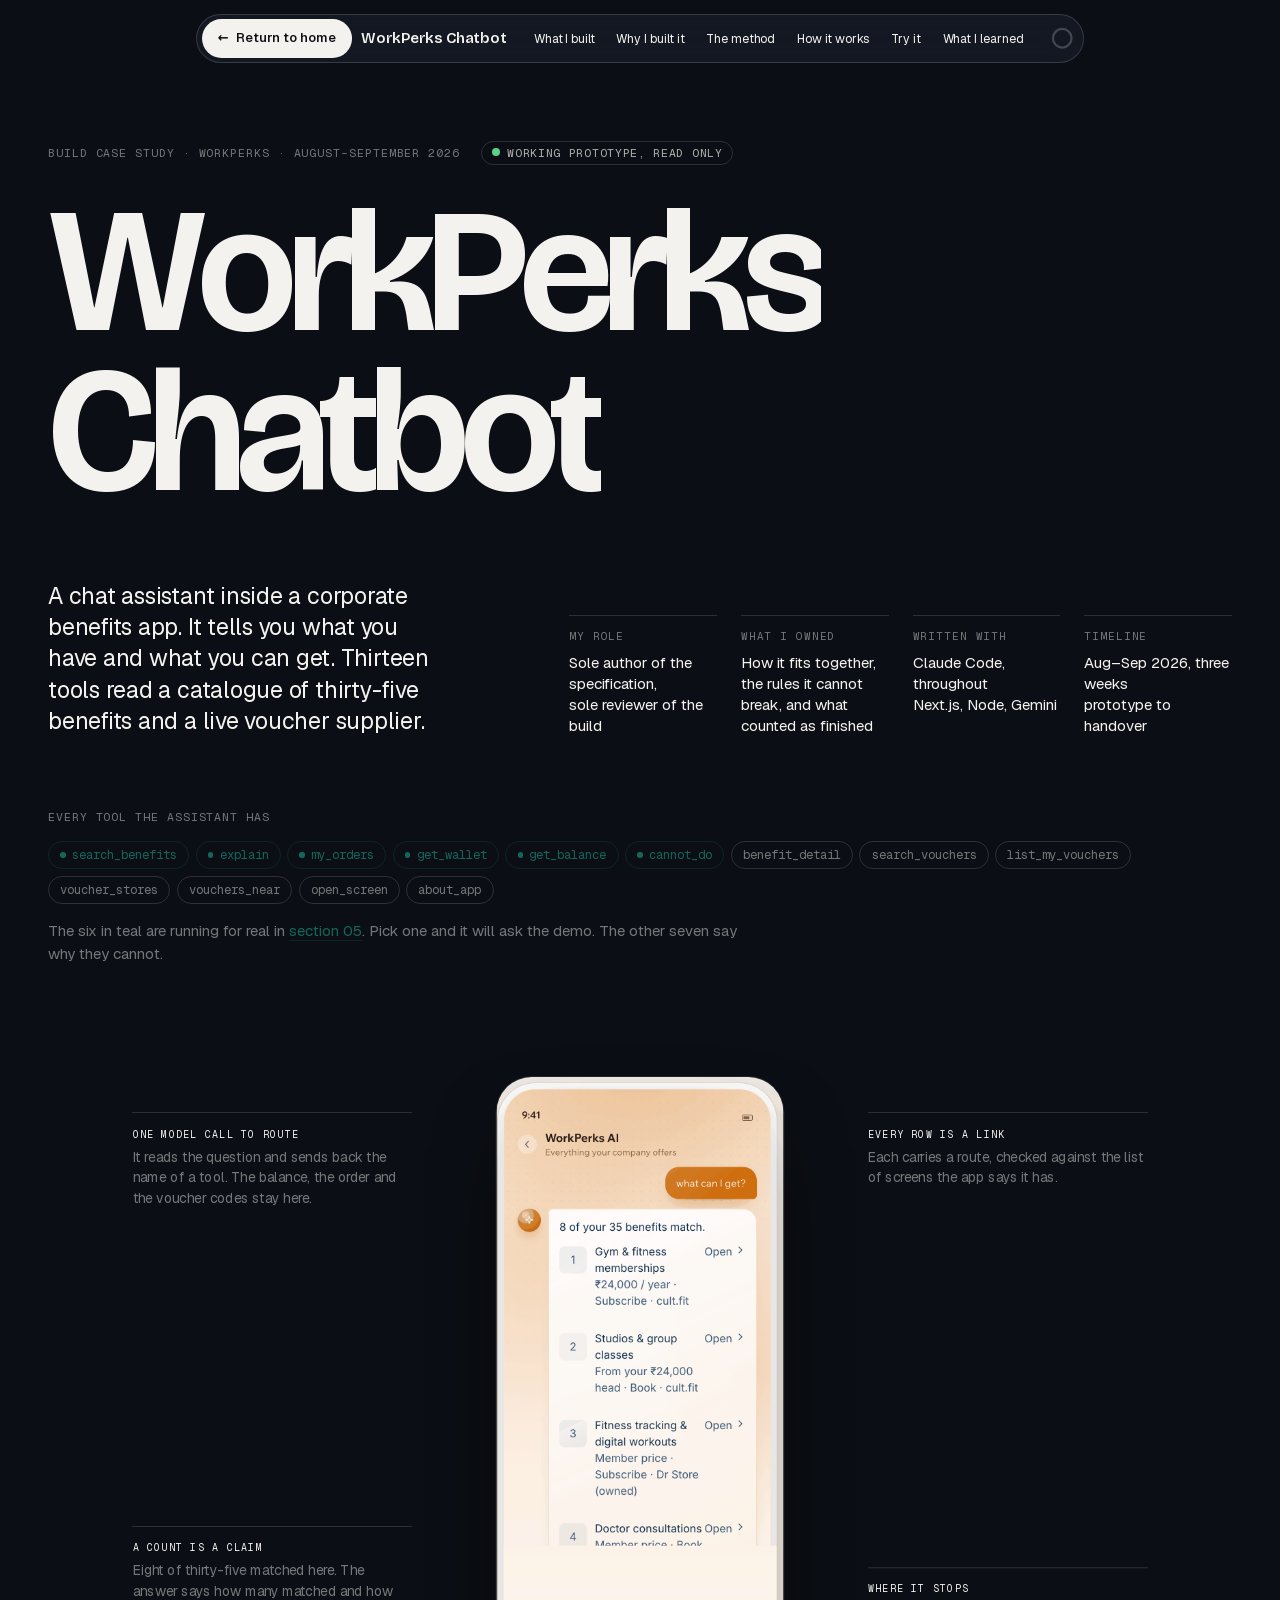
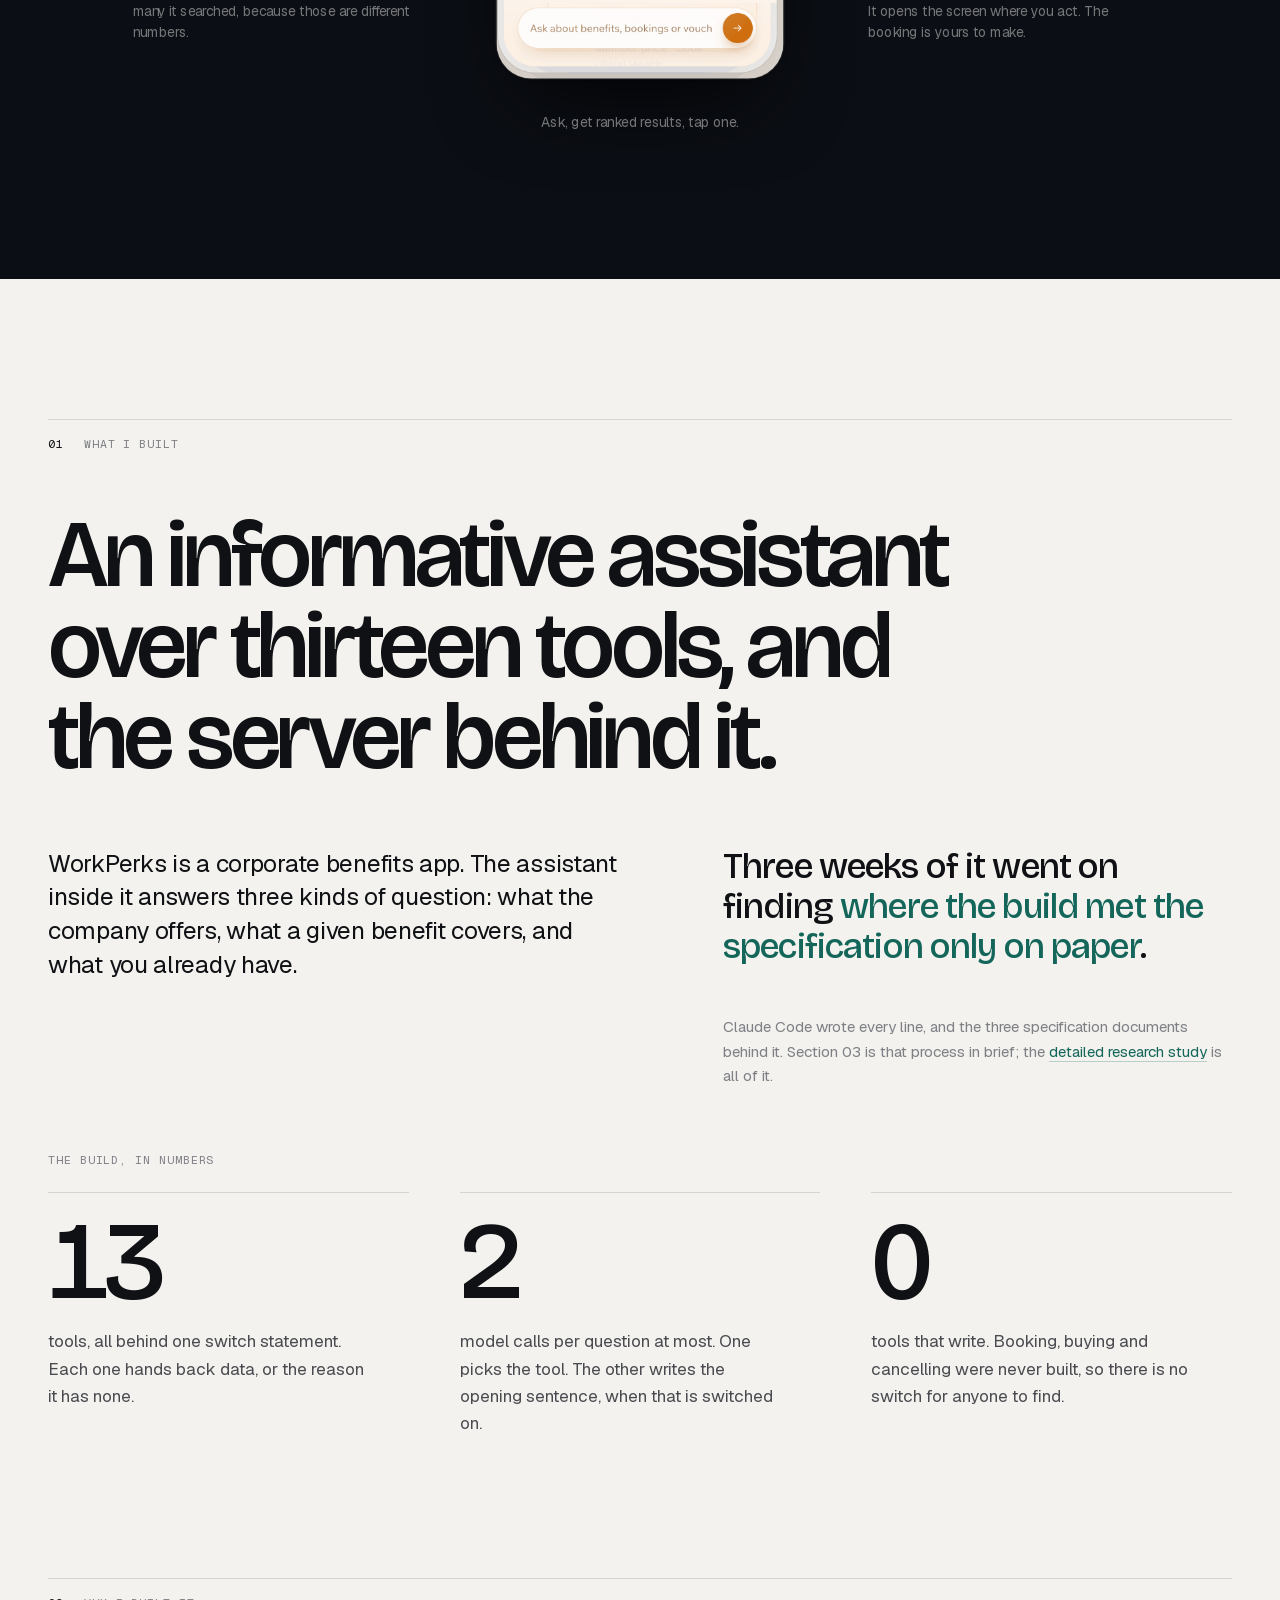
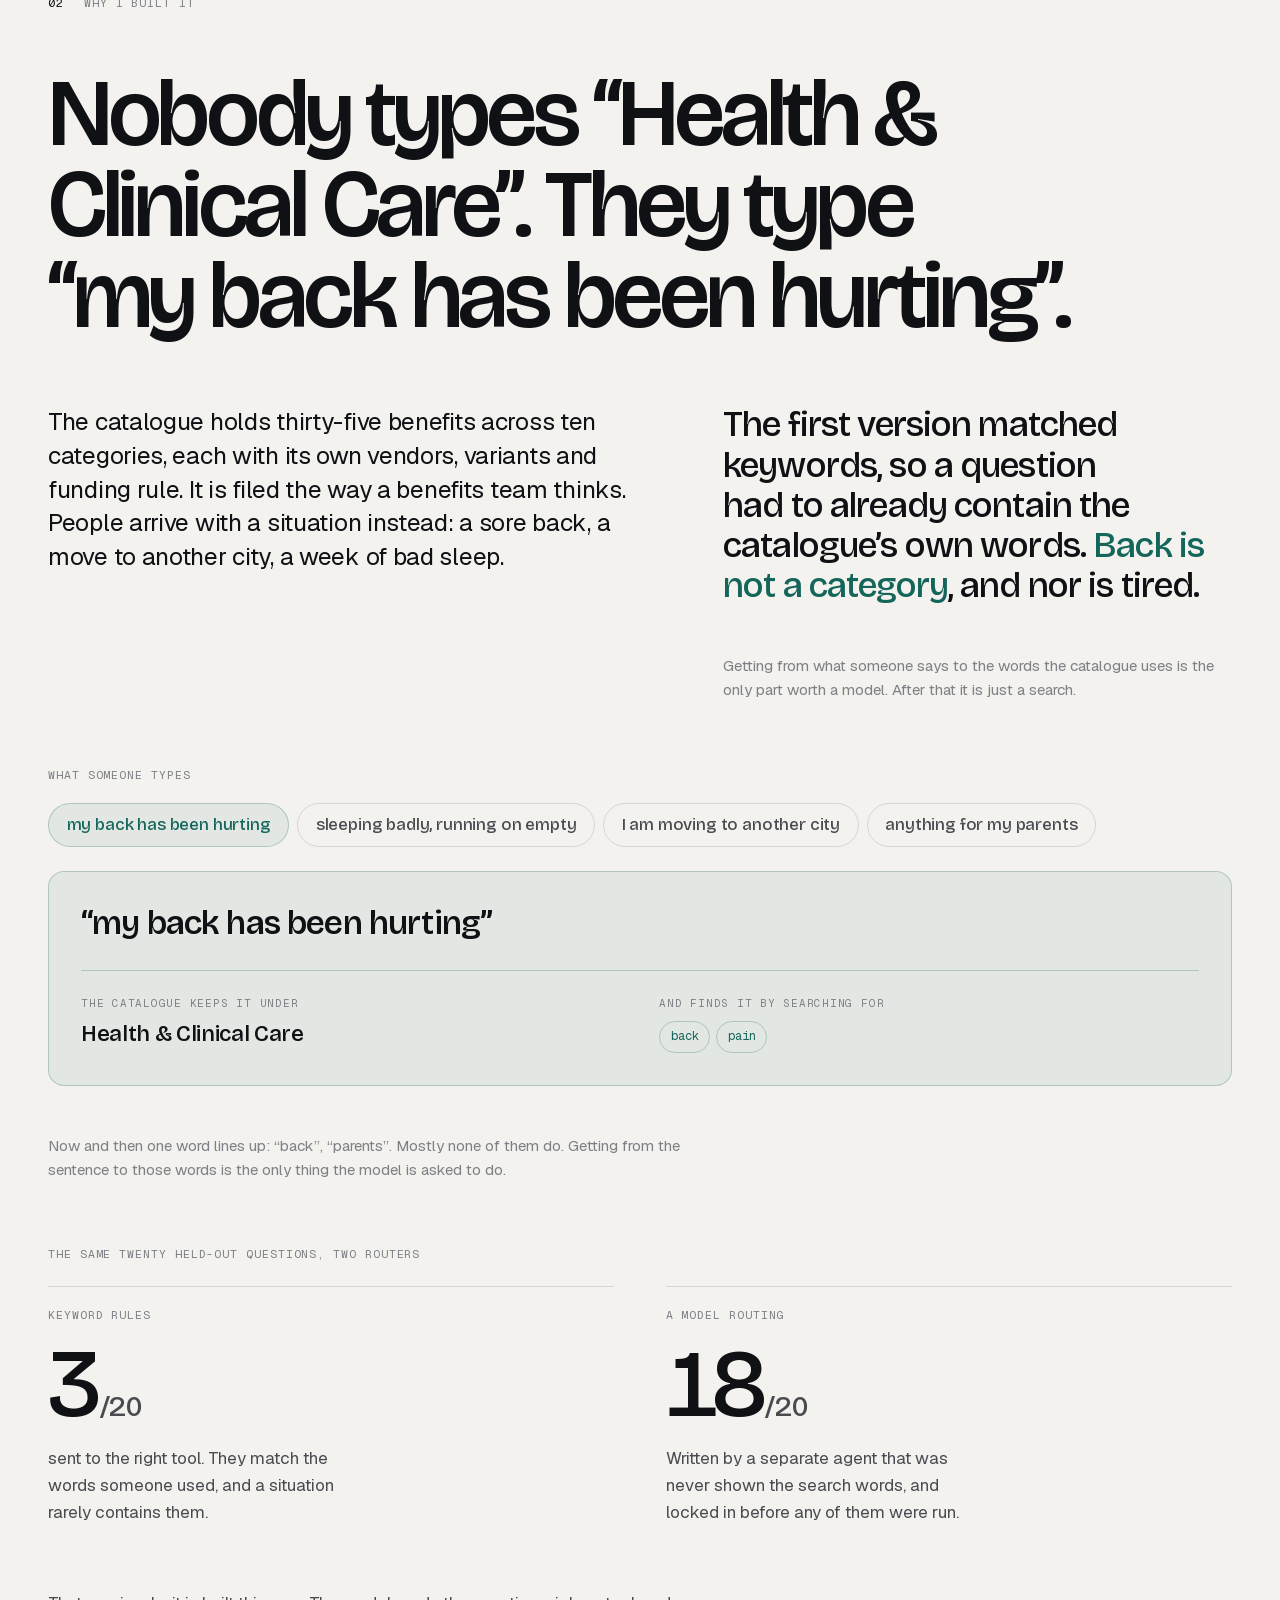
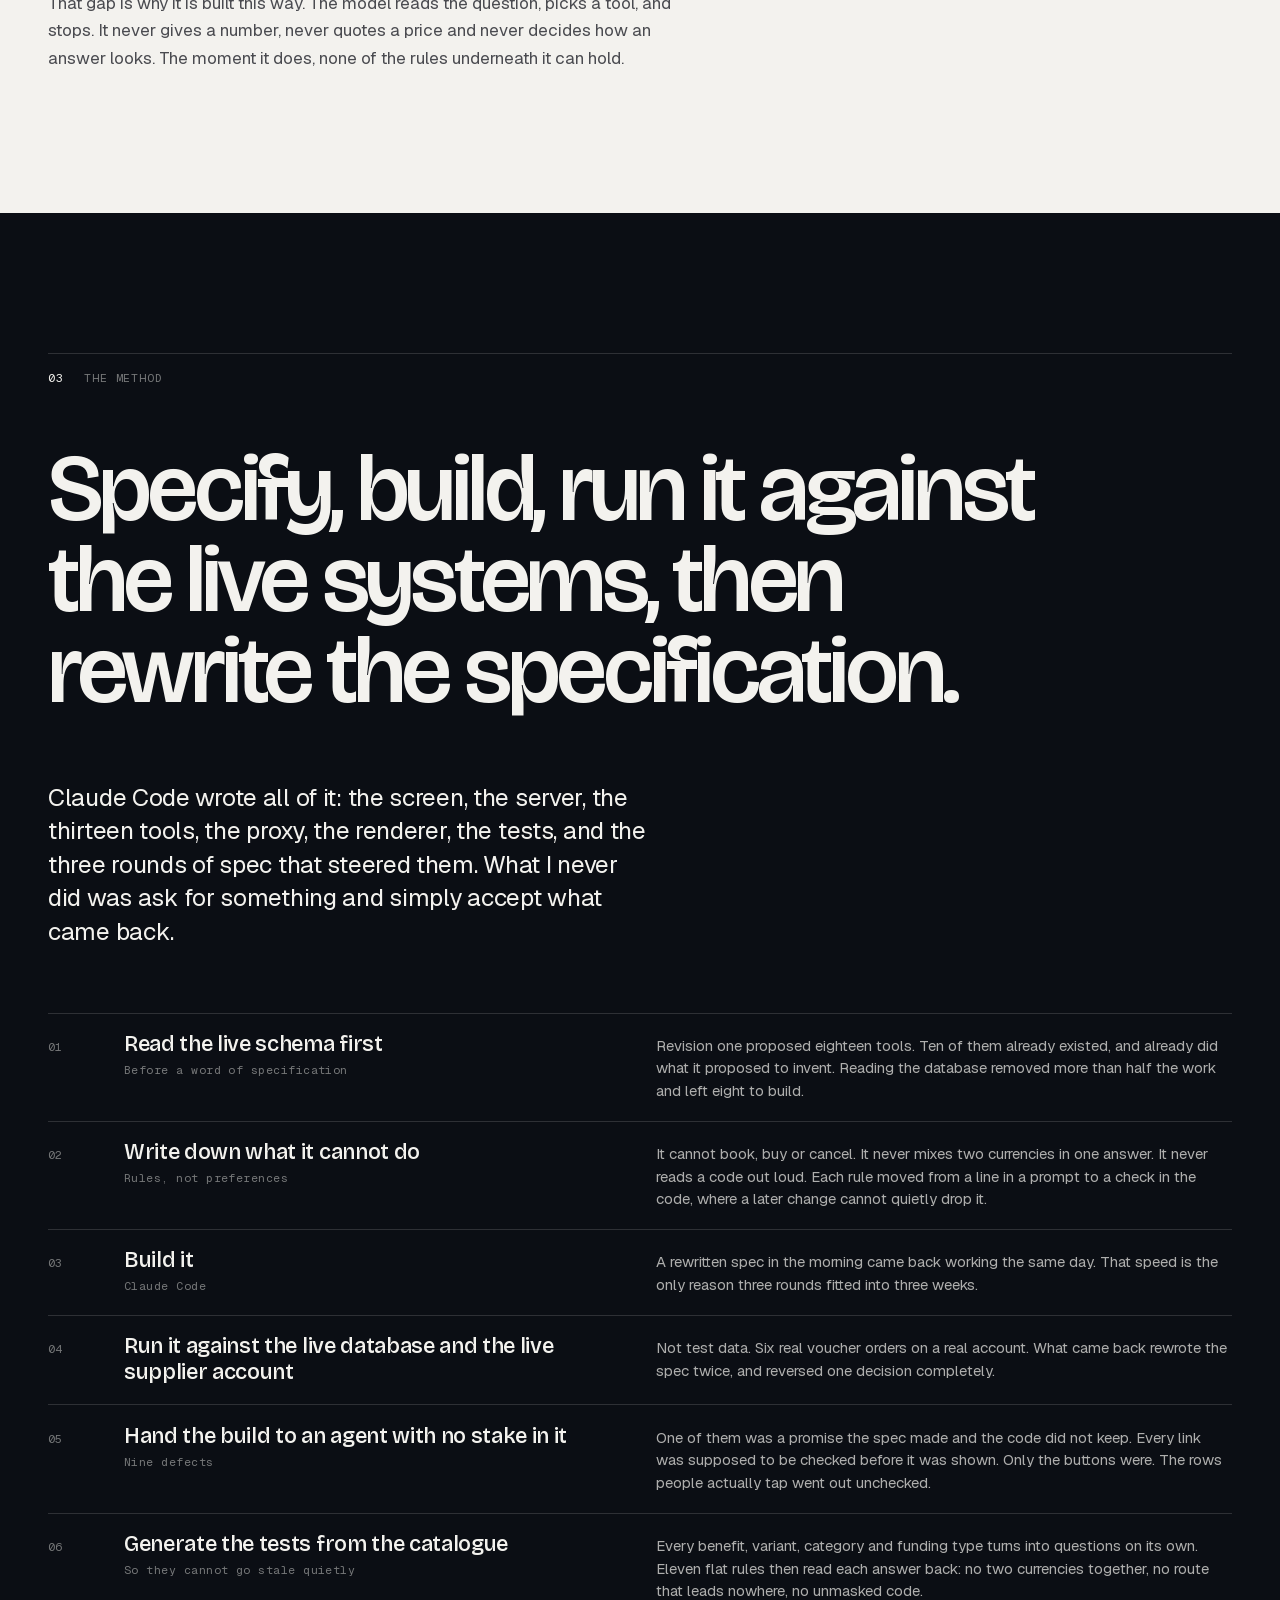
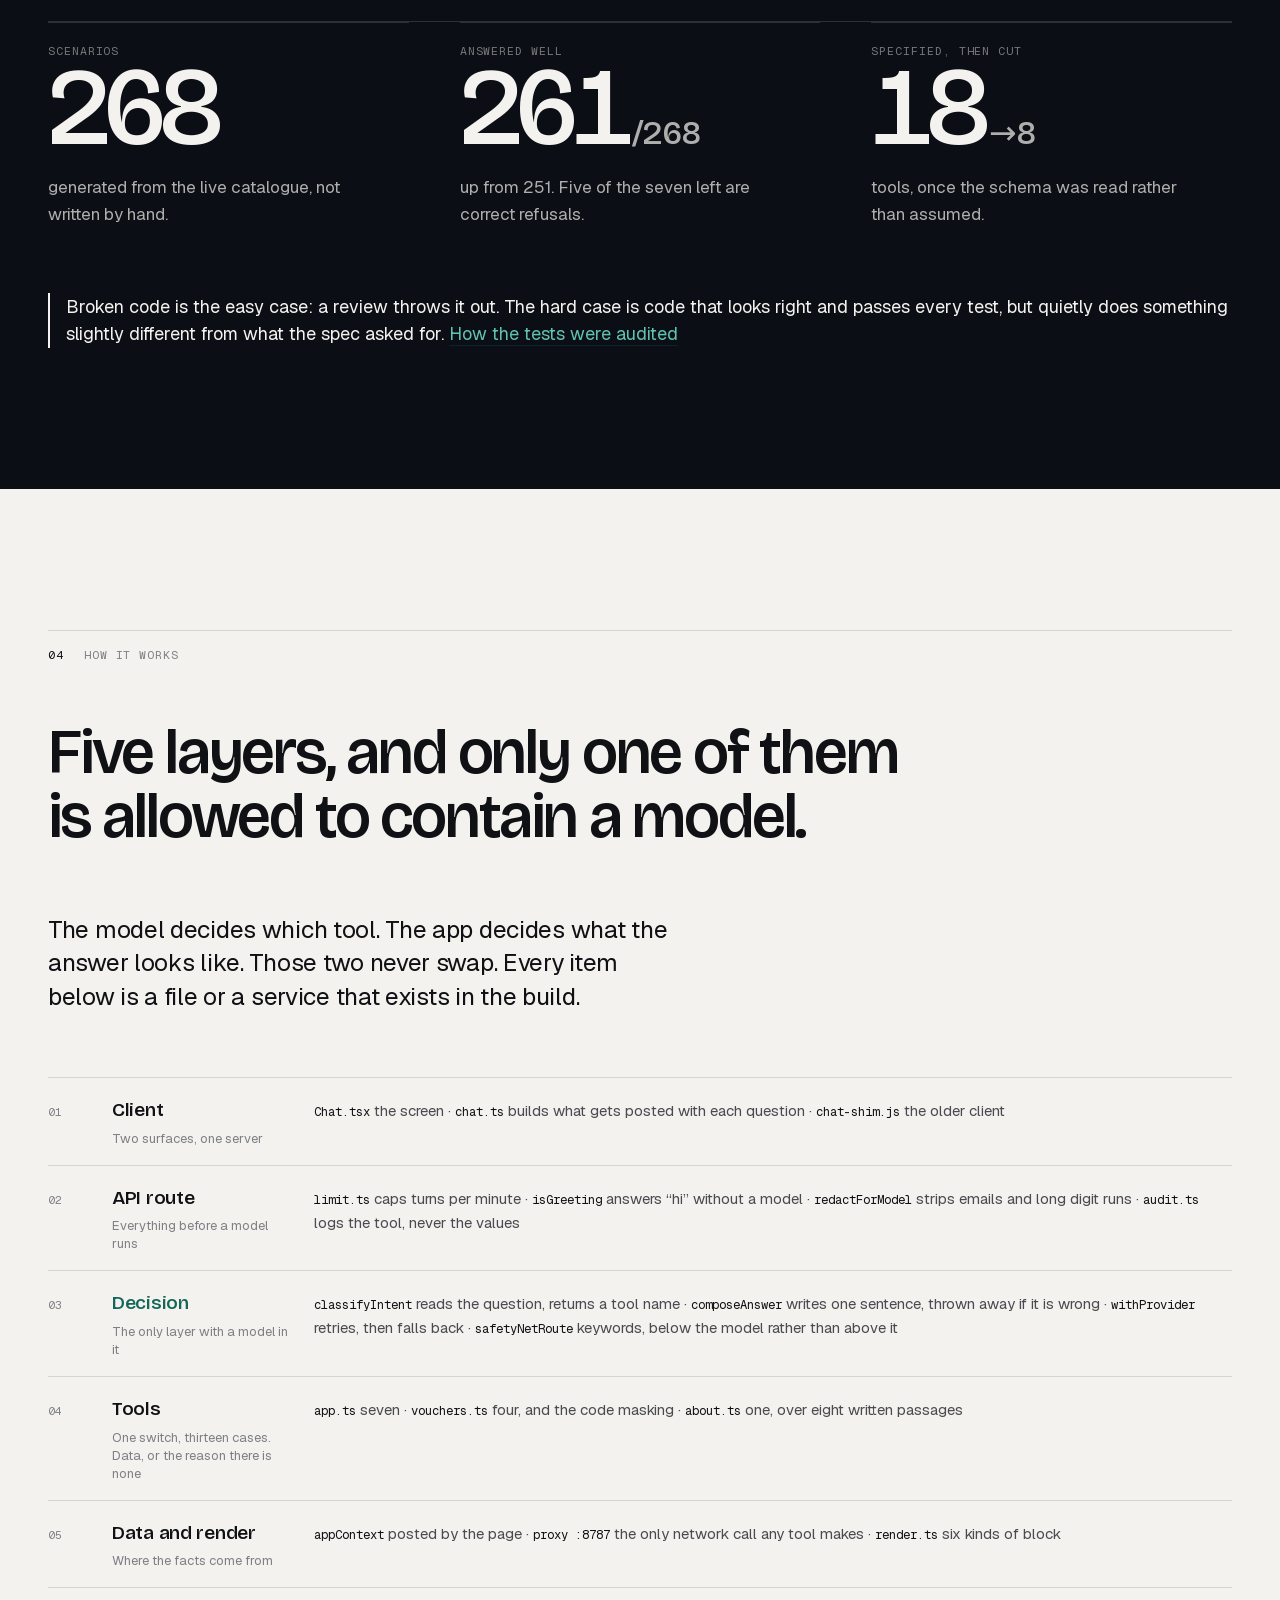
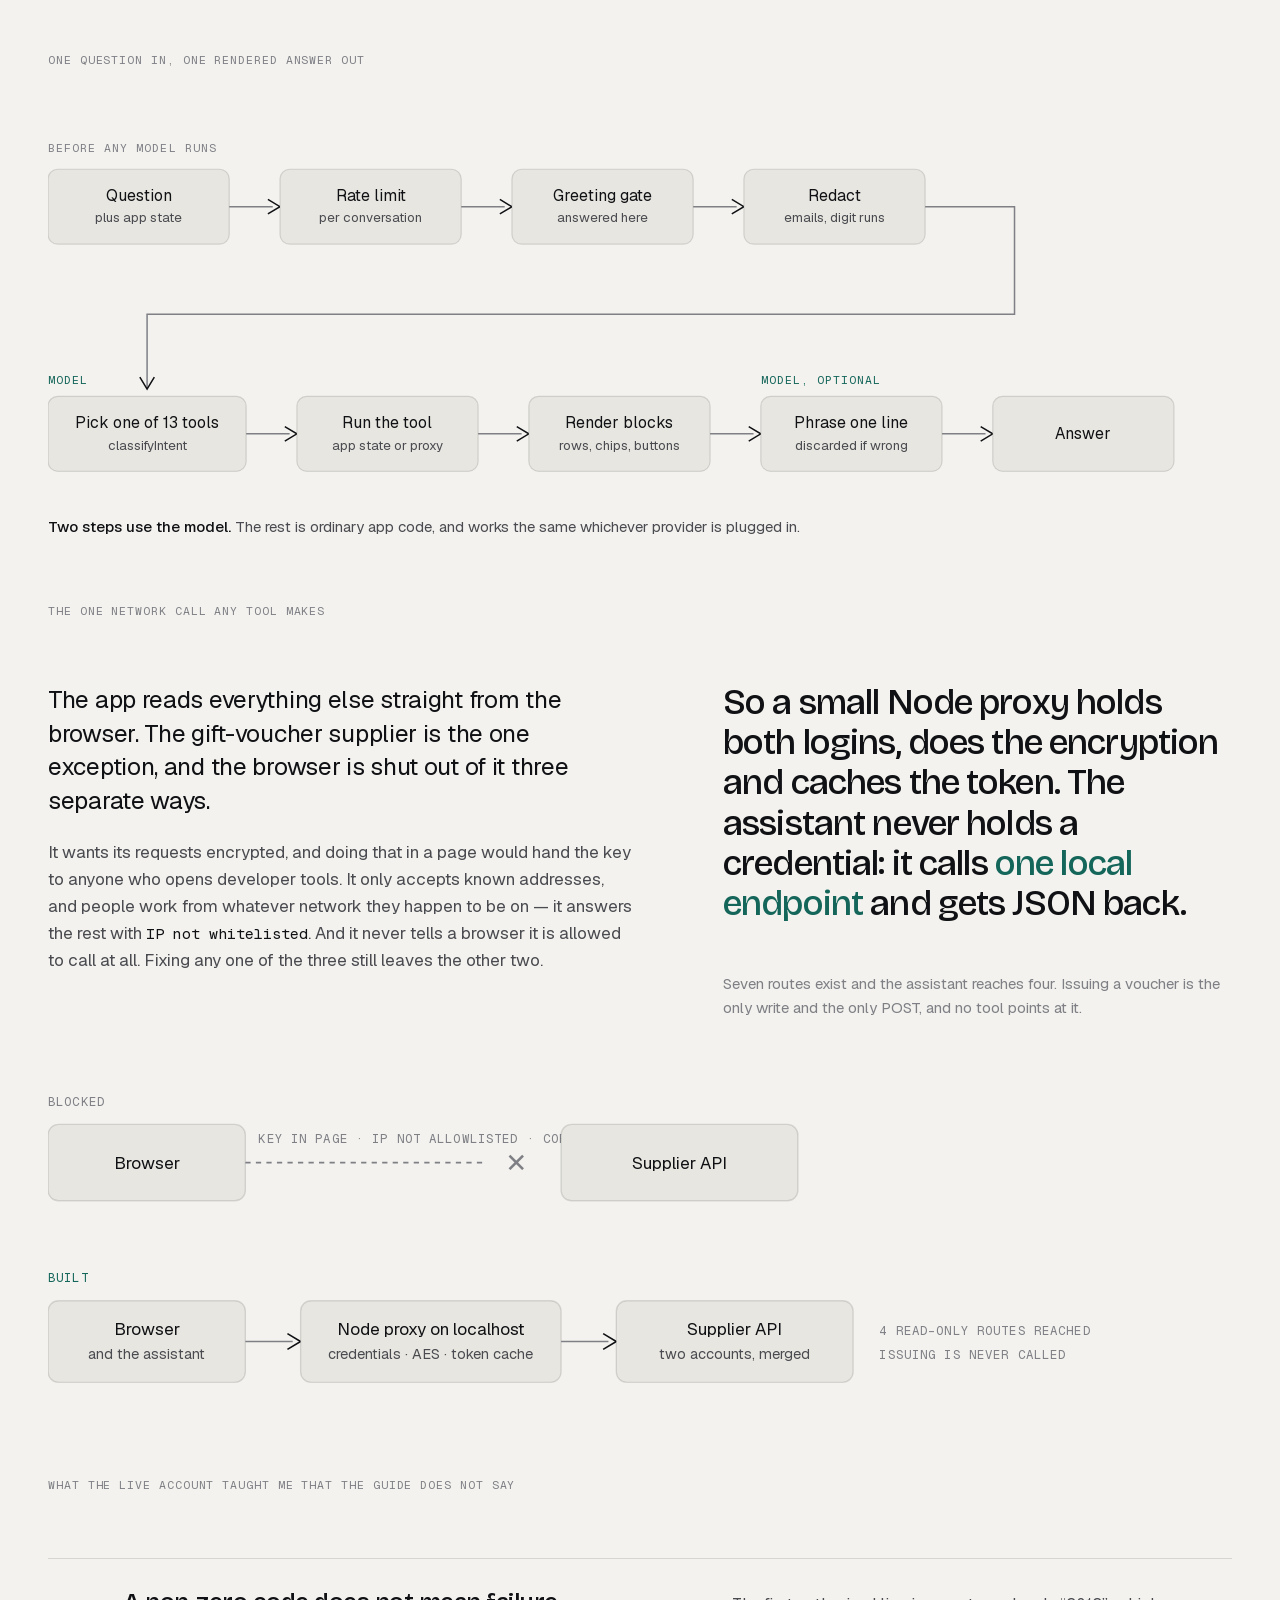
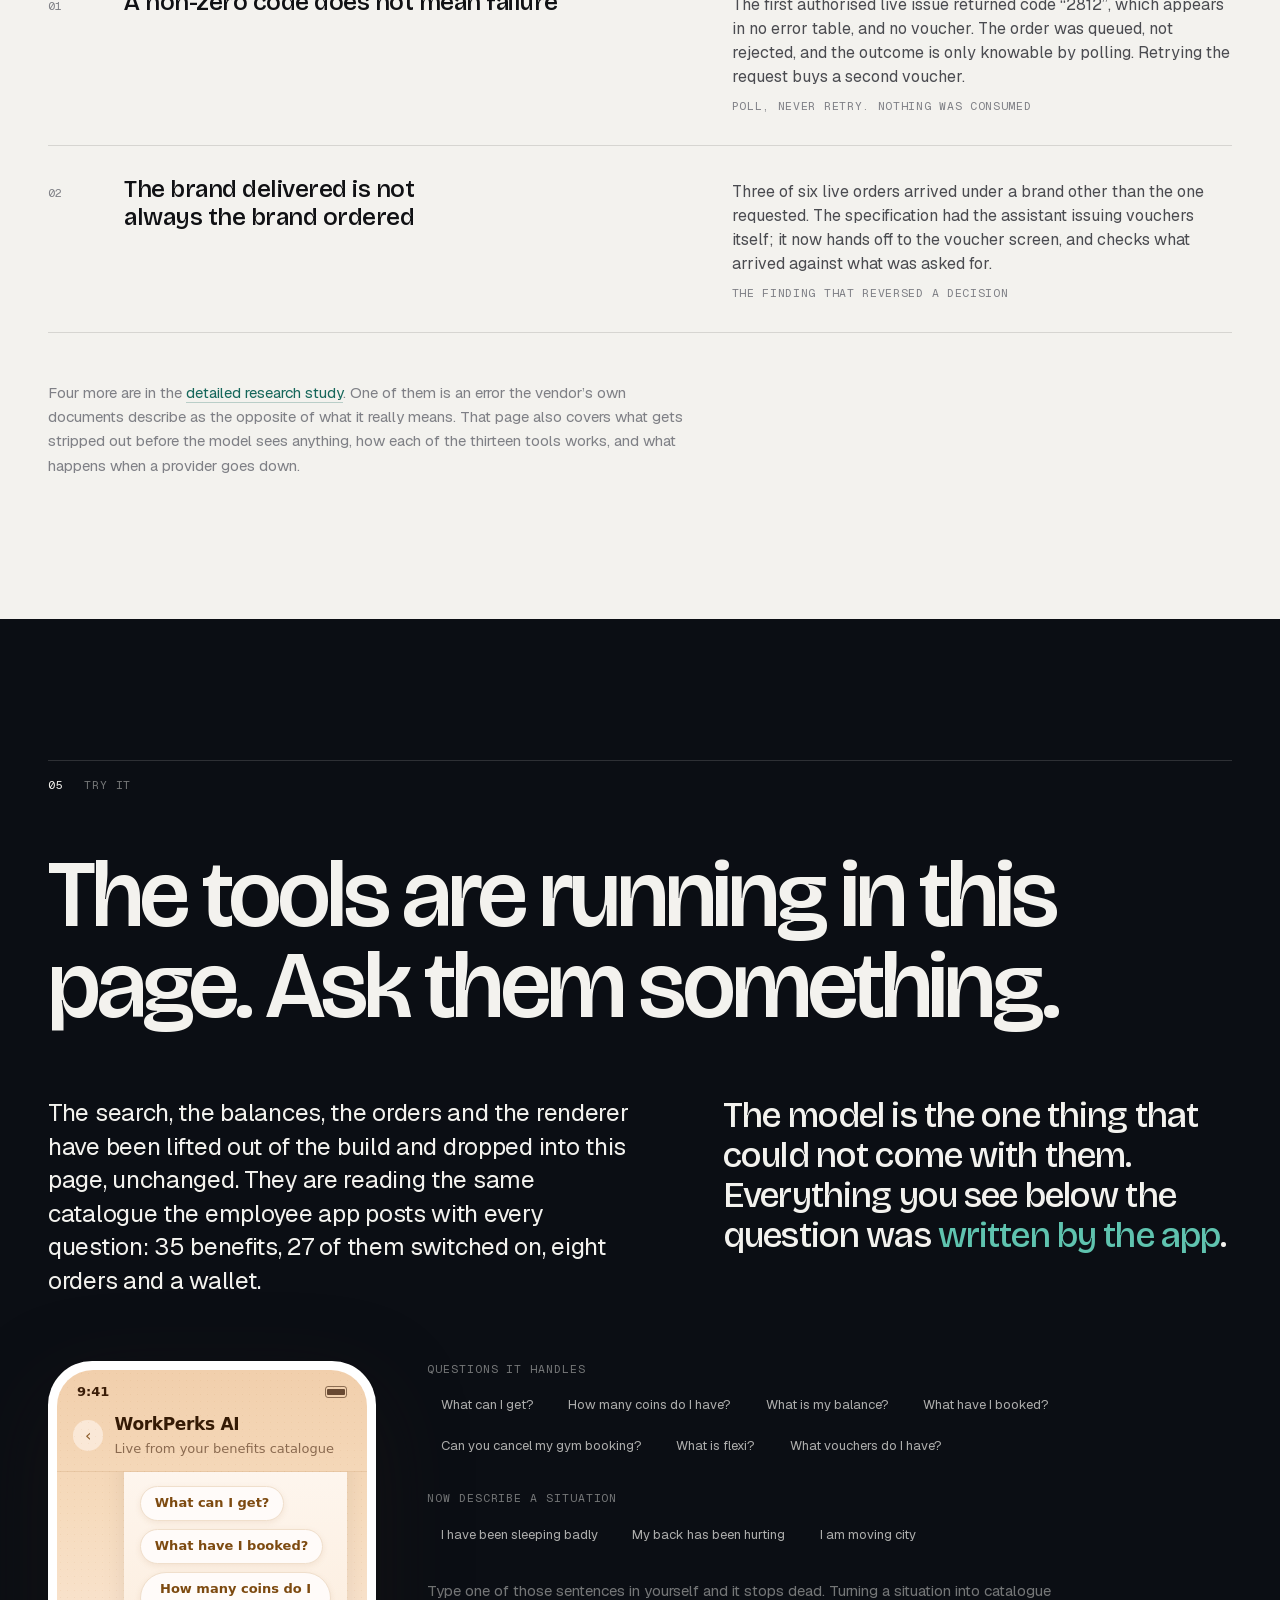
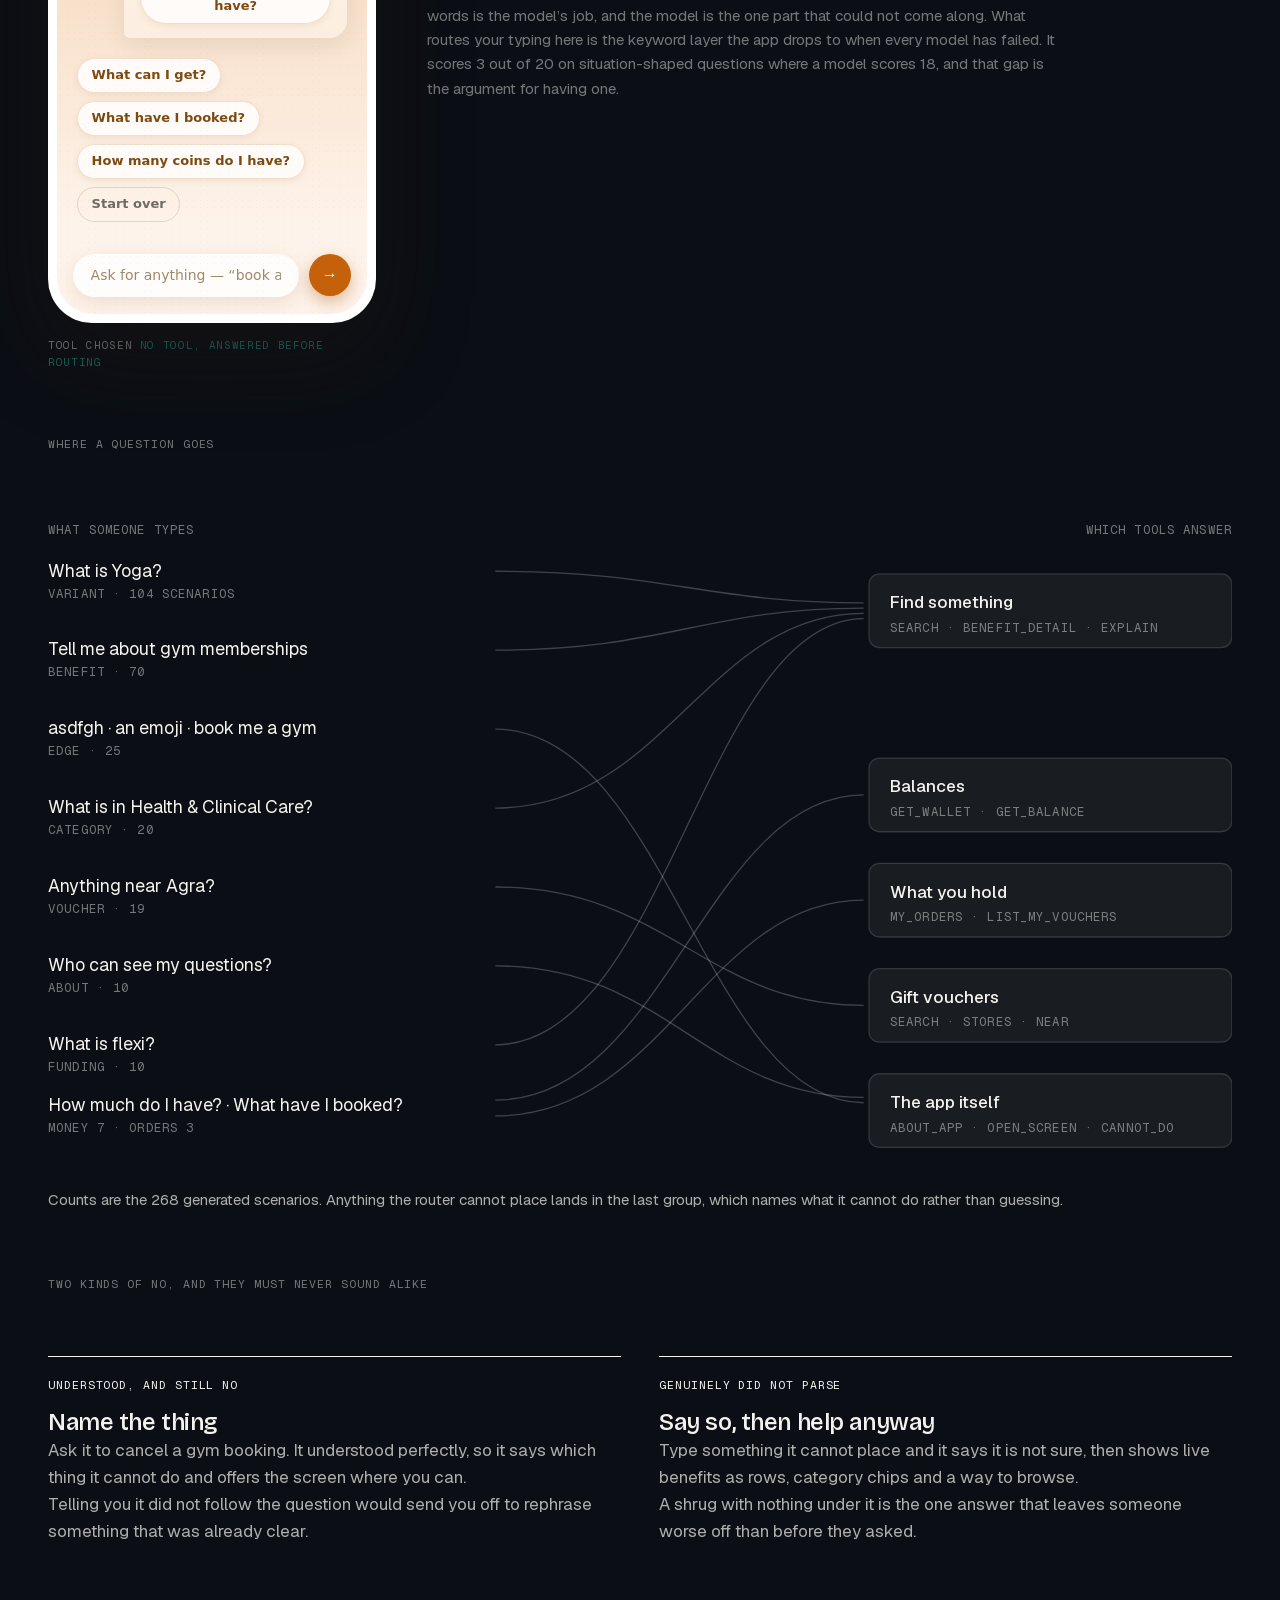
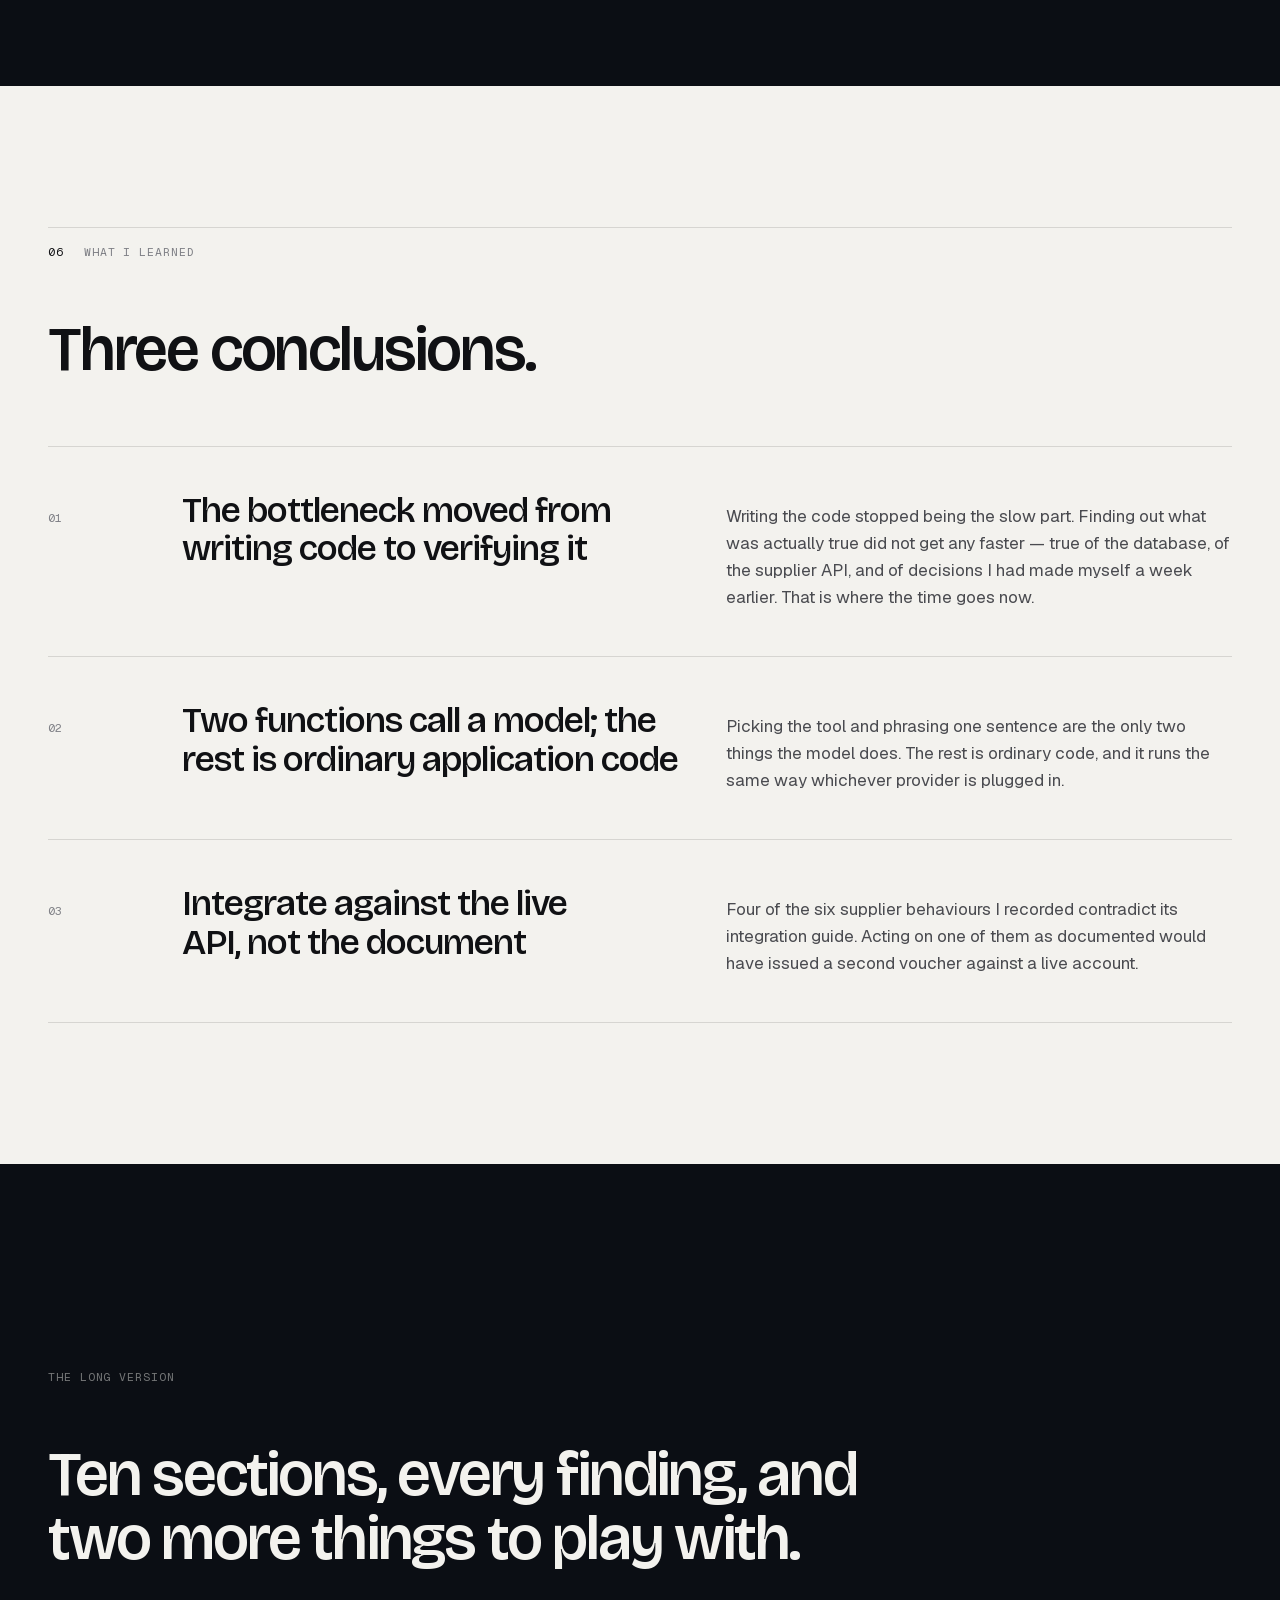
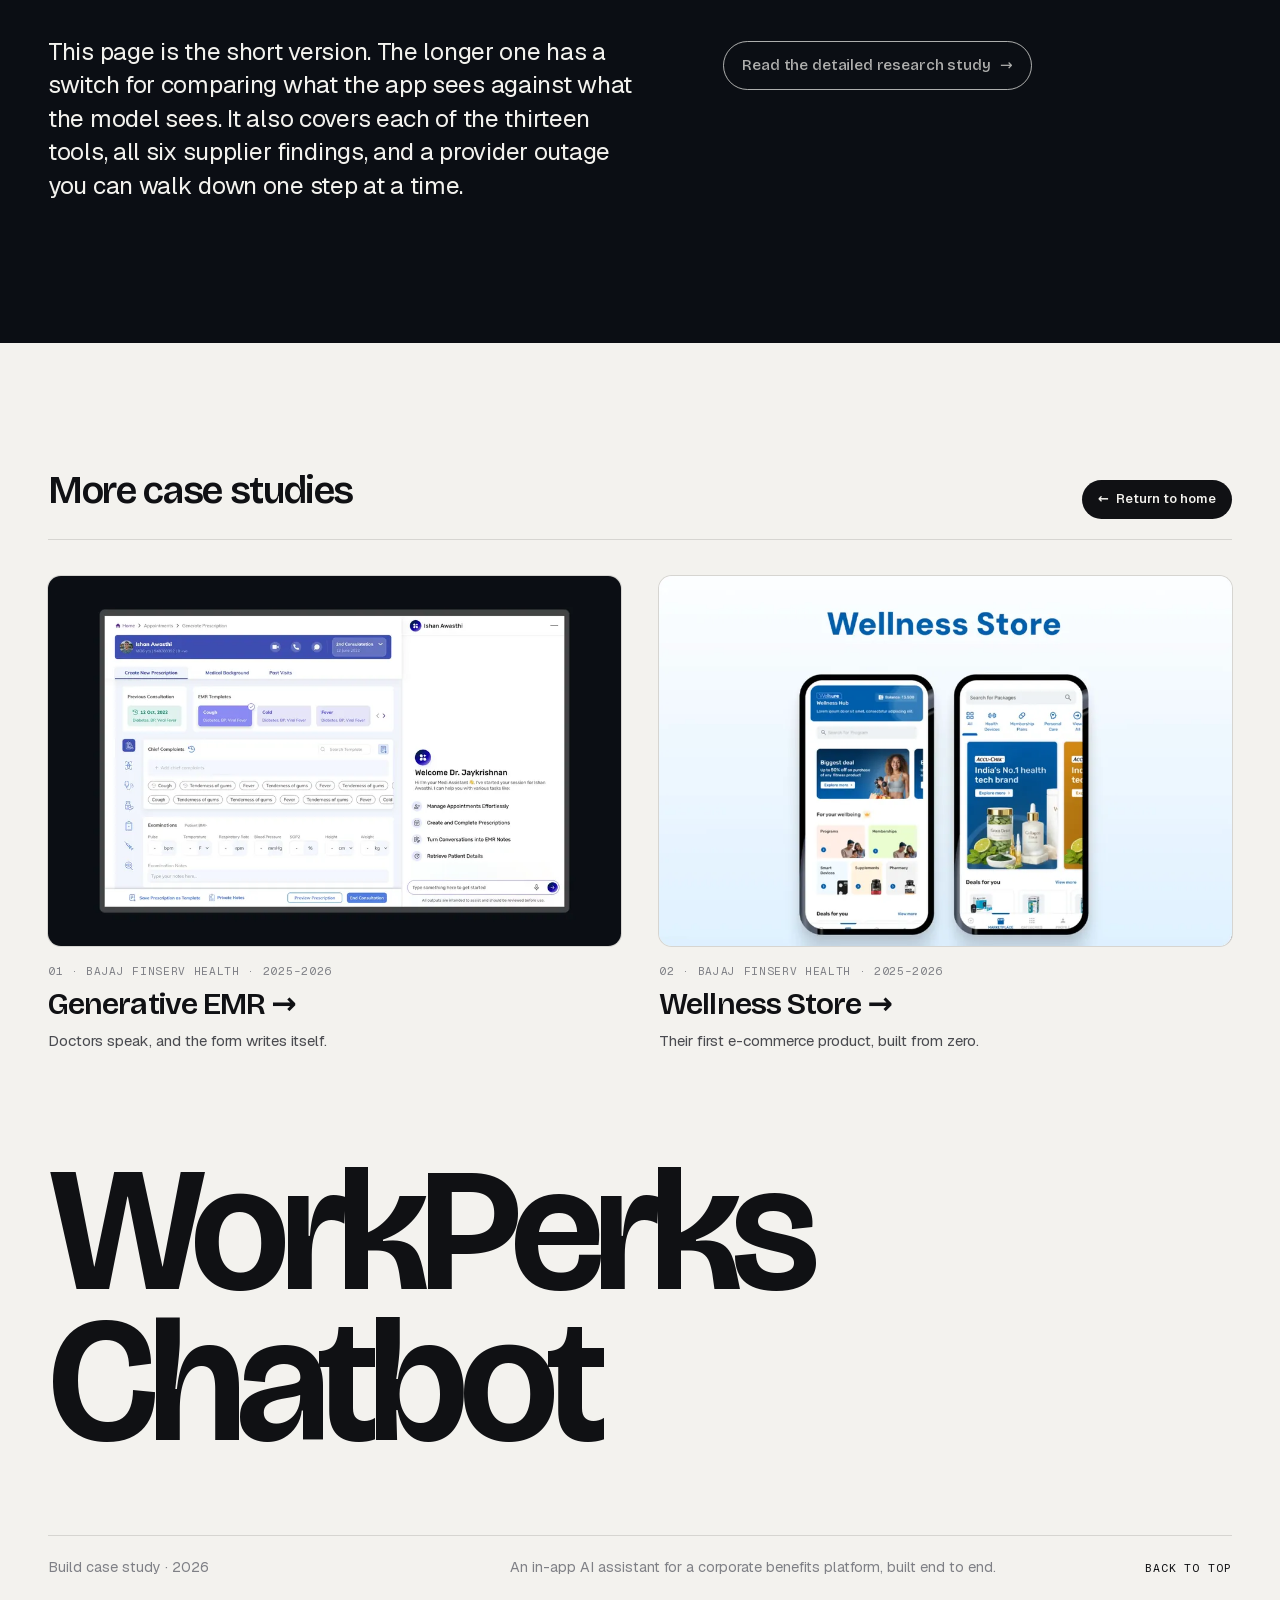
==== commit abf76fca: "Name every section in the top nav; a prominent Return to home The top pill now names every section (" ====
--- a/index.html
+++ b/index.html
@@ -19,6 +19,7 @@
 <a class="skip" href="#overview">Skip to the case study</a>
 
 <header class="topbar" data-nav="named" data-tone="dark">
+  <a class="tb-home" href="https://uxsiddha.github.io/home"><span aria-hidden="true">&larr;</span> Return to home</a>
   <a class="tb-mark" href="#top">WorkPerks Chatbot</a>
 
   <nav class="rail" aria-label="Sections">
@@ -801,7 +802,7 @@
     <nav class="more" aria-labelledby="more-h">
       <div class="more-head">
         <h2 class="more-label" id="more-h">More case studies</h2>
-        <a class="home-link" href="https://uxsiddha.github.io/home">&larr; Back to portfolio home</a>
+        <a class="home-link" href="https://uxsiddha.github.io/home"><span aria-hidden="true">&larr;</span> Return to home</a>
       </div>
       <div class="more-grid">
         <a class="more-card" href="https://uxsiddha.github.io/generative-emr-case-study/">
--- a/styles.css
+++ b/styles.css
@@ -2854,3 +2854,56 @@
   .sign-links { justify-self: start; }
   .home-link, .sign-links a { display: inline-block; padding-block: 0.6rem; margin-block: -0.6rem; }
 }
+
+/* ------------------------------------ return to home, and every section named
+   The way back to the portfolio is the one solid object in the top pill, and
+   the footer's link matches it. The row names every section rather than
+   numbering them; when the names outgrow the pill the row scrolls, fading at
+   its edges, and the script keeps the current section in view. */
+.tb-home,
+.home-link {
+  flex: none;
+  display: inline-flex;
+  align-items: center;
+  gap: 0.45rem;
+  padding: 0.55rem 1rem;
+  border-radius: 999px;
+  background: var(--ink);
+  color: var(--paper);
+  font-family: var(--sans);
+  font-size: 0.8125rem;
+  font-weight: 560;
+  letter-spacing: 0;
+  text-transform: none;
+  text-decoration: none;
+  white-space: nowrap;
+  transition: transform 0.2s var(--ease), opacity 0.2s ease;
+}
+.topbar[data-tone="dark"] .tb-home,
+.dark .home-link,
+.end.dark .home-link { background: var(--paper); color: var(--ink); }
+.tb-home:hover, .home-link:hover { text-decoration: none; transform: translateX(-2px); }
+.tb-home span, .home-link span { transition: transform 0.2s var(--ease); }
+.topbar { padding-left: 0.35rem; }
+
+.rail .r-num { display: none; }
+.rail .r-name { max-width: none !important; opacity: 1 !important; }
+.rail ol {
+  position: relative;
+  scroll-behavior: smooth;
+  -webkit-mask-image: linear-gradient(90deg, transparent, #000 1.25rem, #000 calc(100% - 1.25rem), transparent);
+  mask-image: linear-gradient(90deg, transparent, #000 1.25rem, #000 calc(100% - 1.25rem), transparent);
+  padding-inline: 0.5rem !important;
+}
+@media (prefers-reduced-motion: reduce) { .rail ol { scroll-behavior: auto; } }
+
+/* phones: the way home and the index are what fit */
+@media (max-width: 560px) {
+  .topbar .tb-mark { display: none; }
+  .tb-home { padding: 0.5rem 0.85rem; }
+}
+.home-link { margin-block: 0 !important; }
+/* min(max-content, ...) is not valid CSS, so the pill never capped; cap it properly */
+.topbar { width: max-content; max-width: calc(100vw - 1.5rem); }
+.topbar .tb-mark { flex: none; }
+.topbar .rail .r-num { display: none !important; }
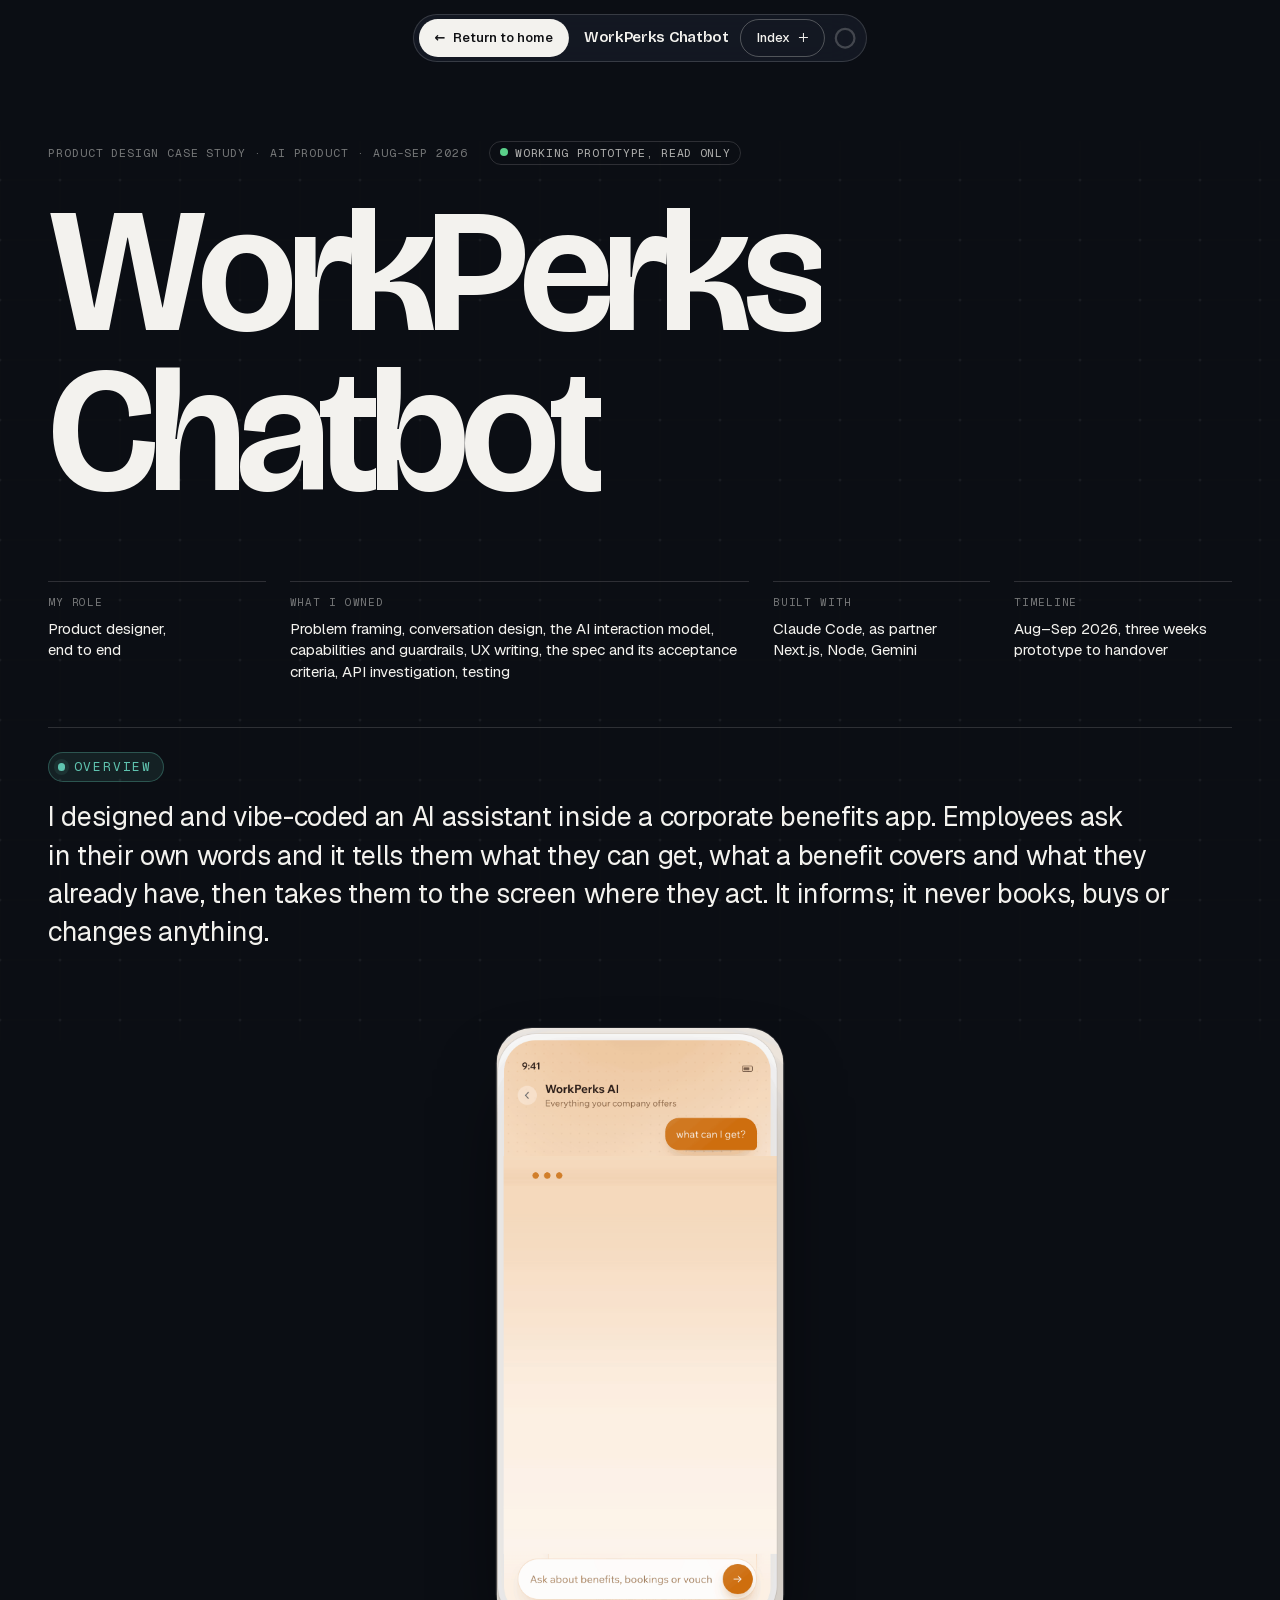
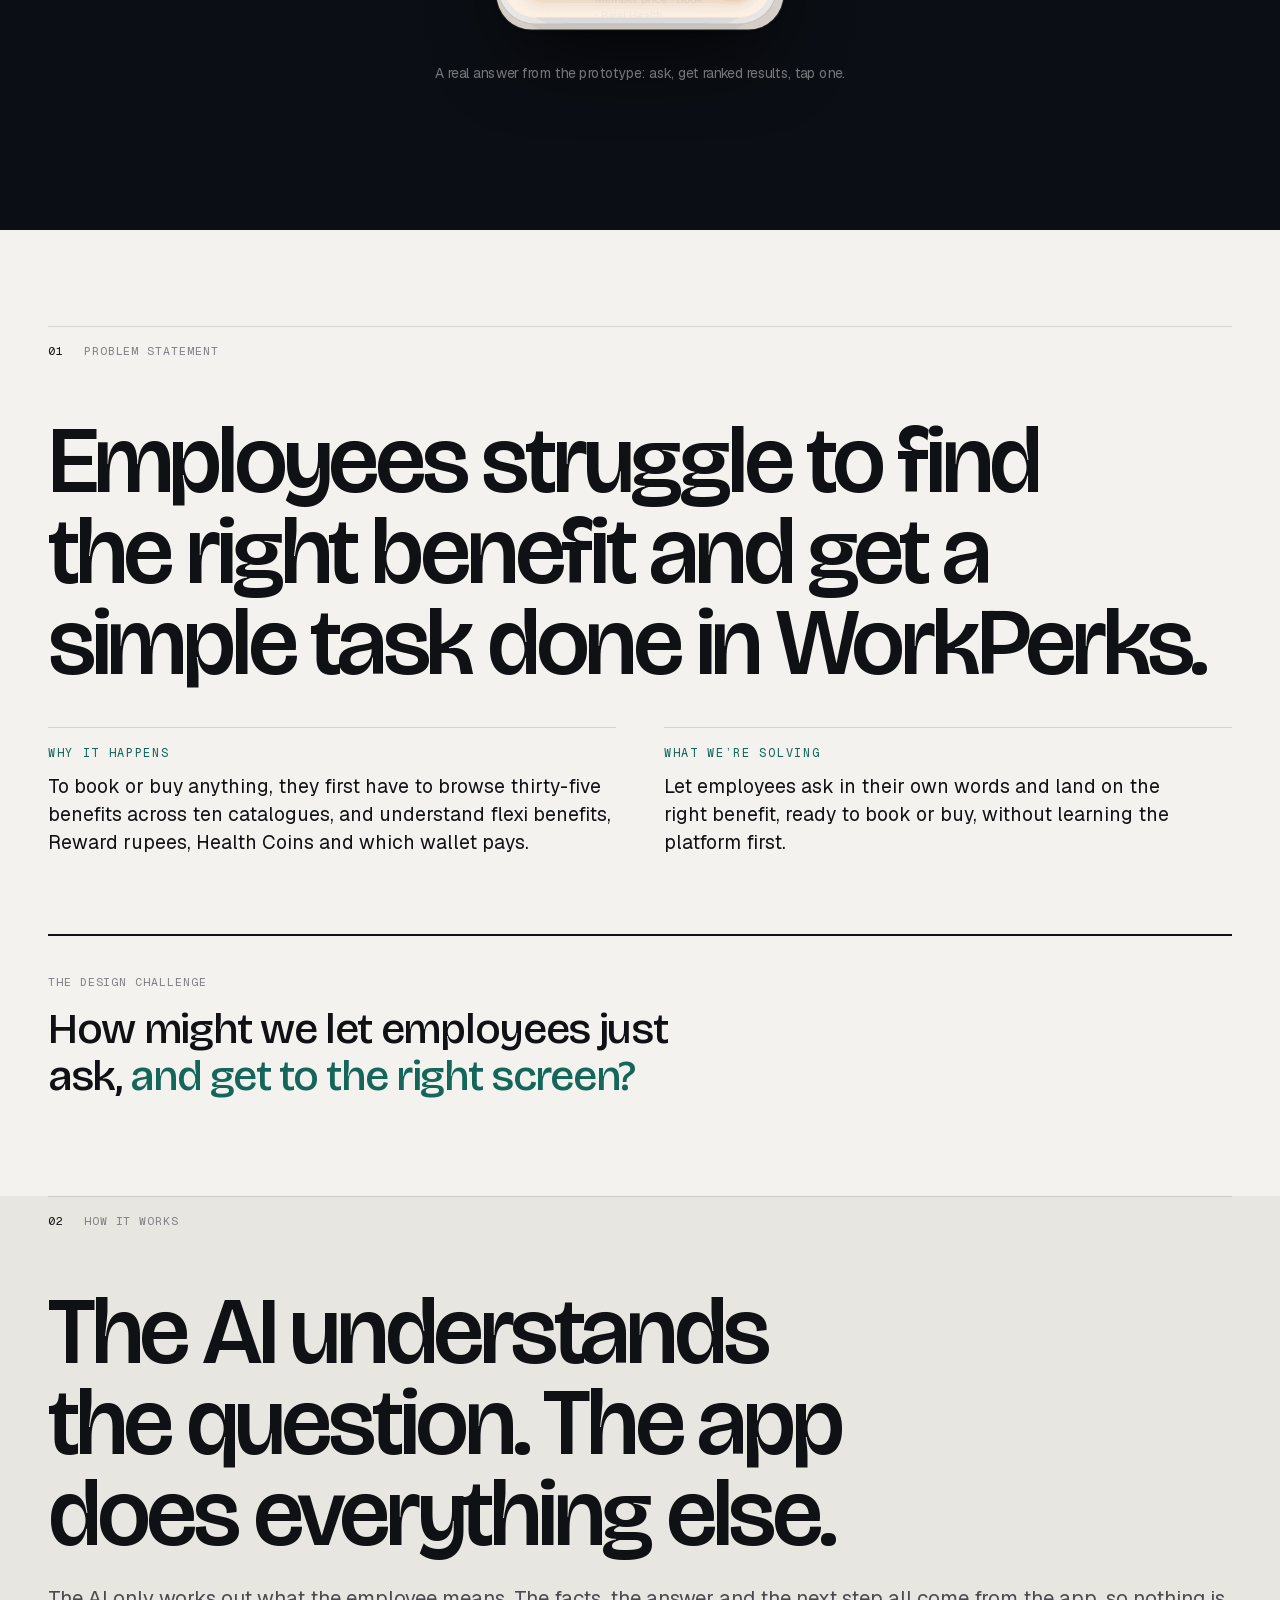
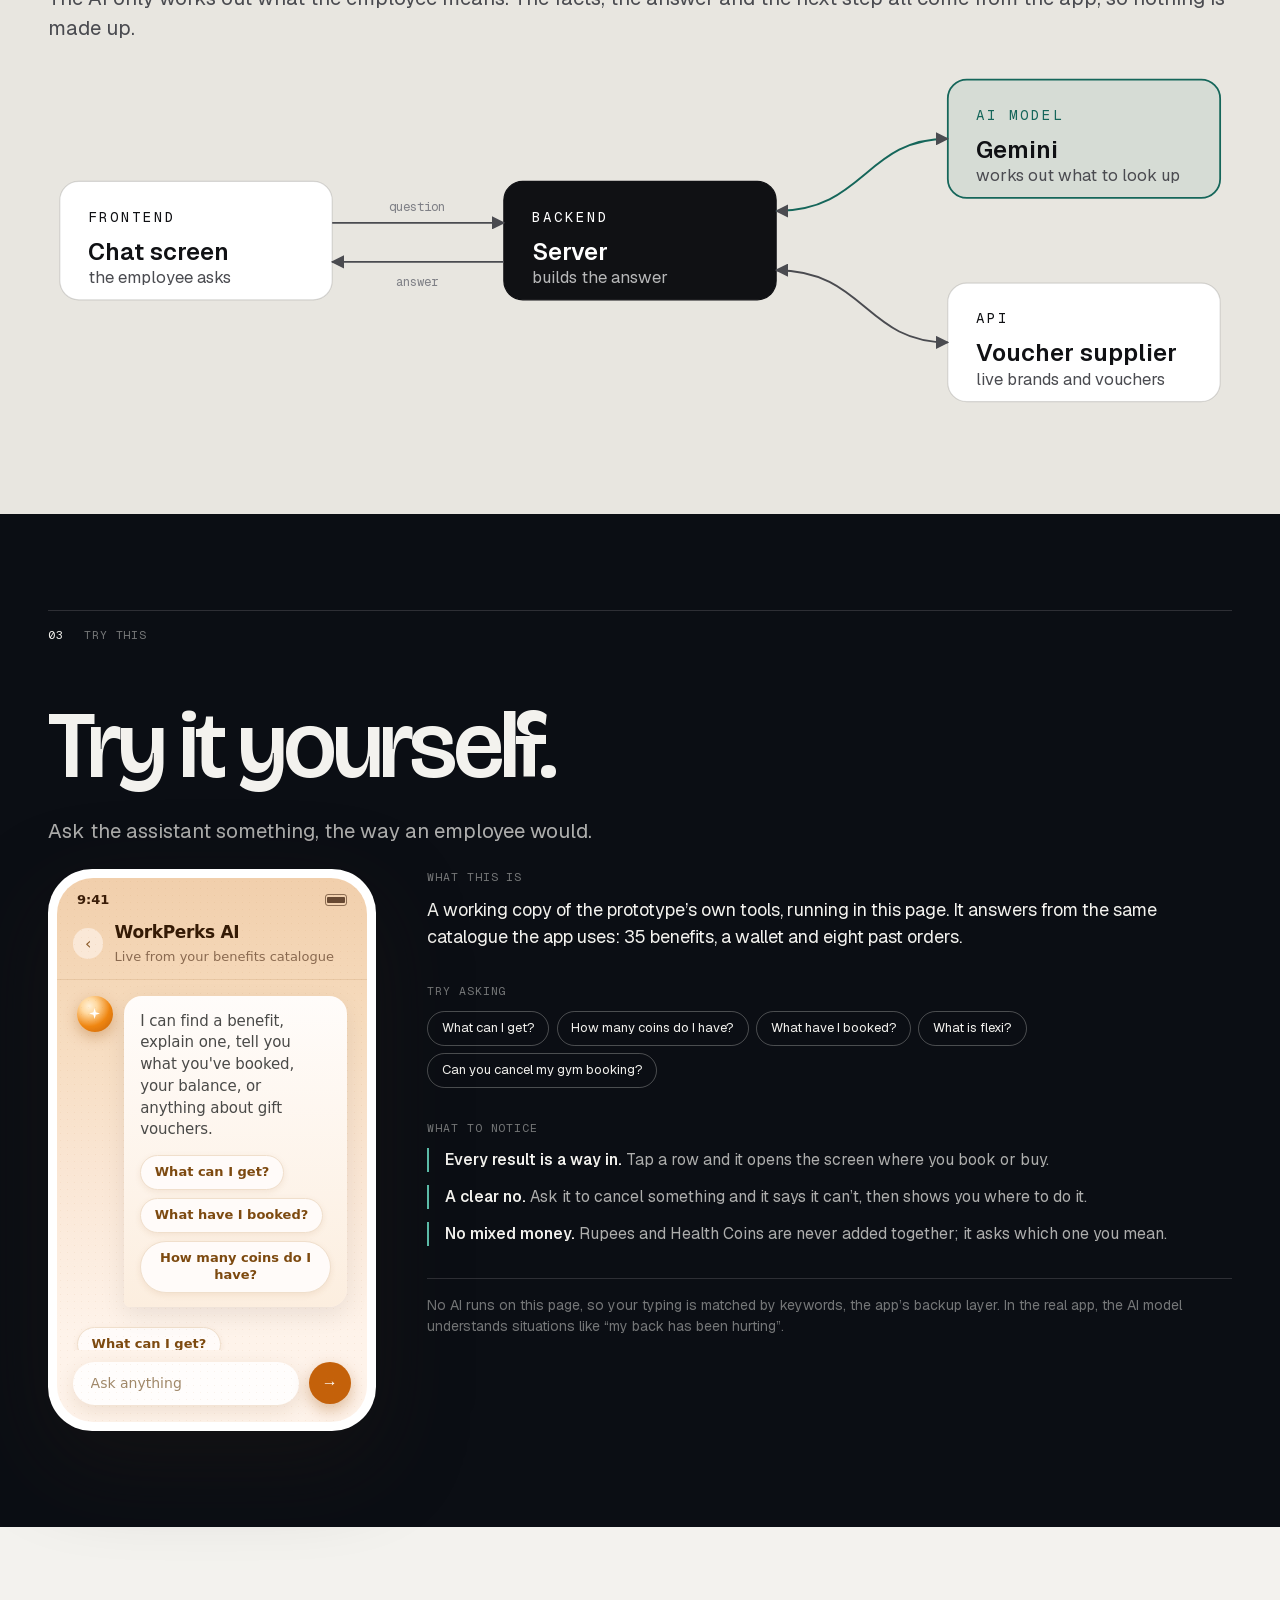
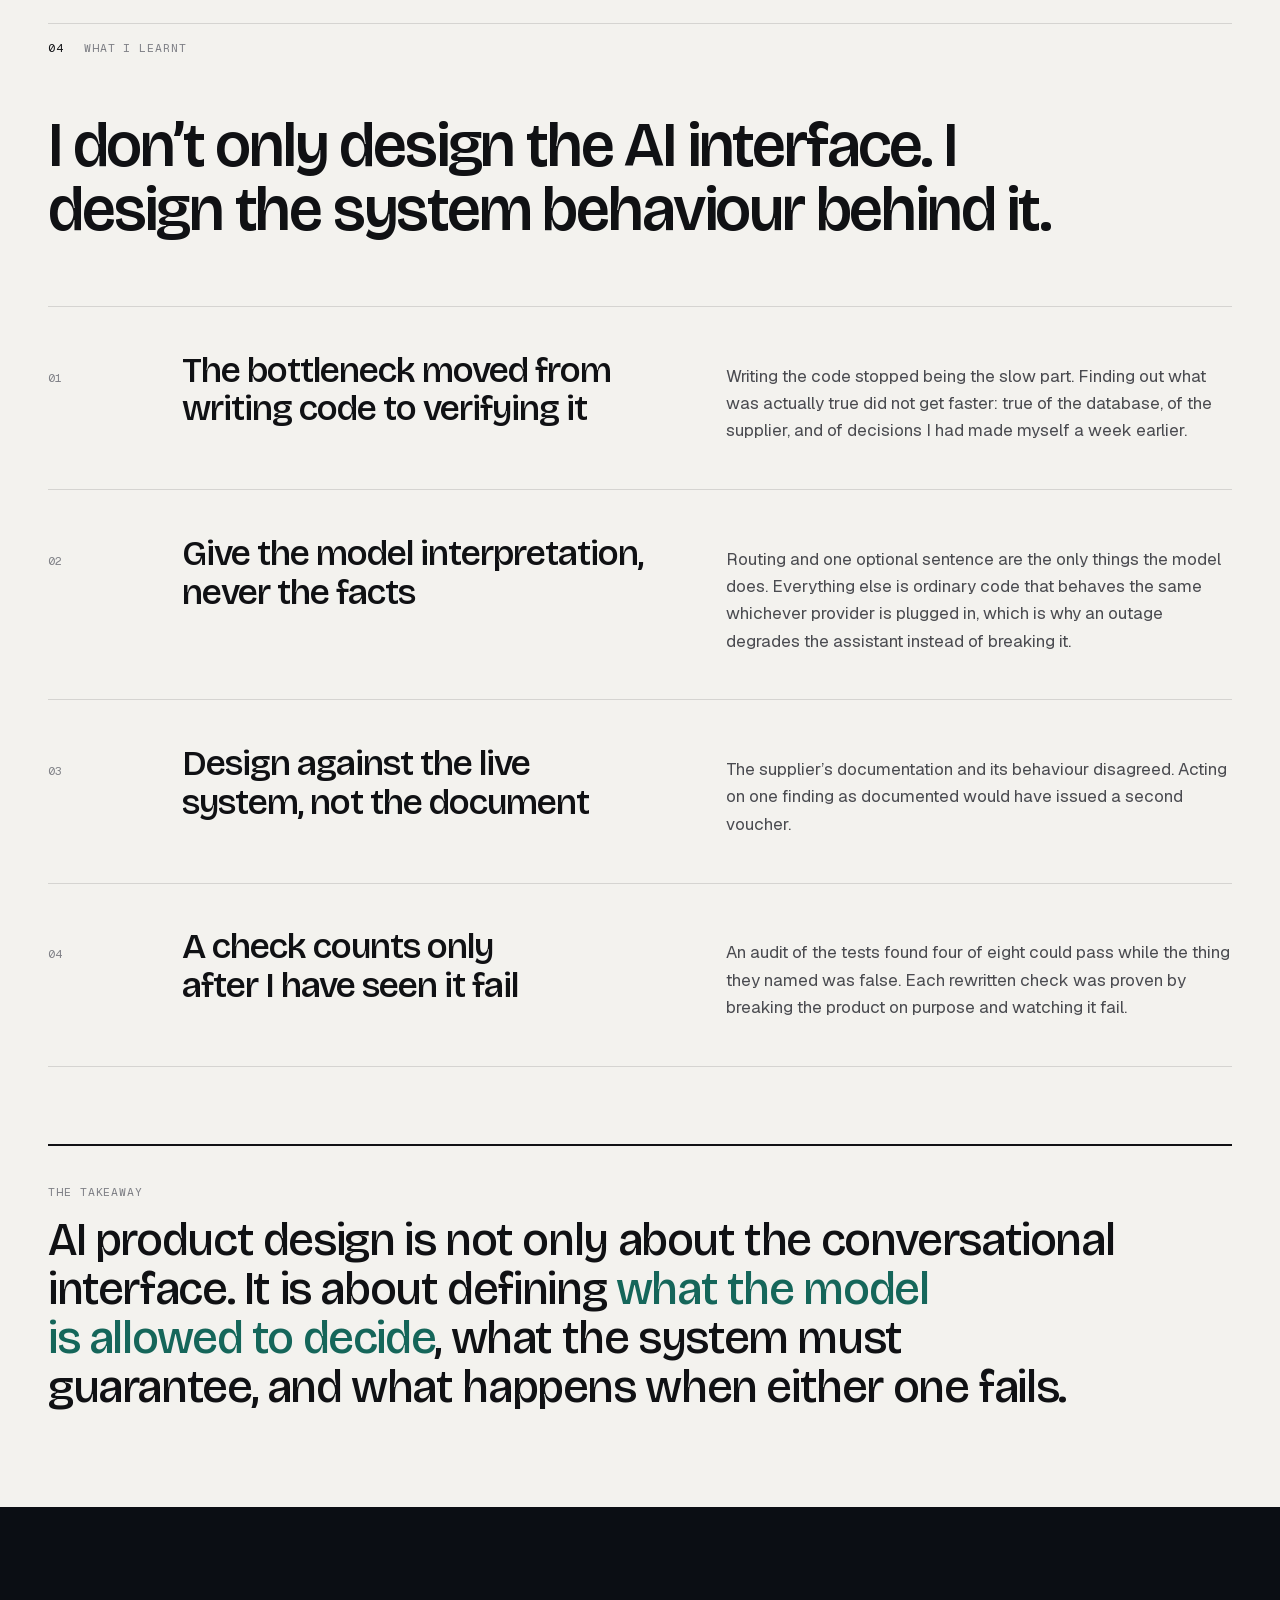
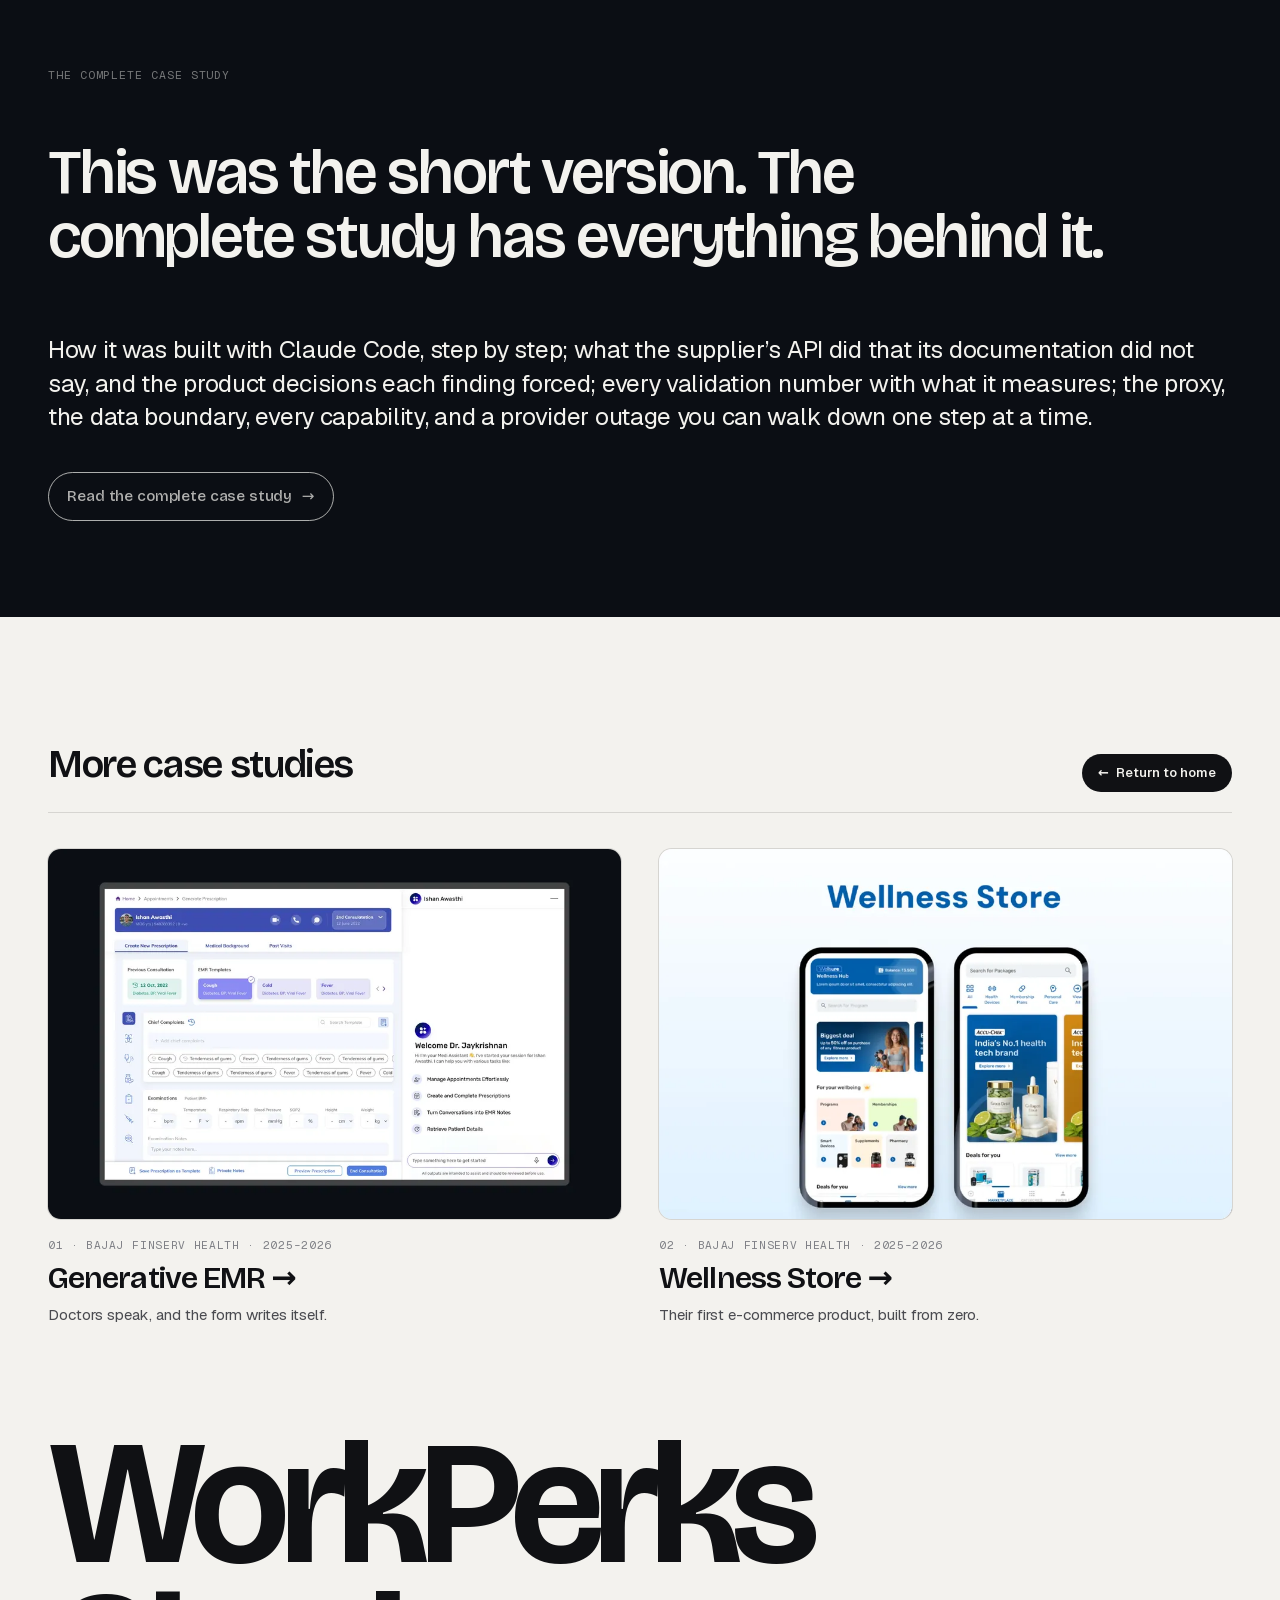
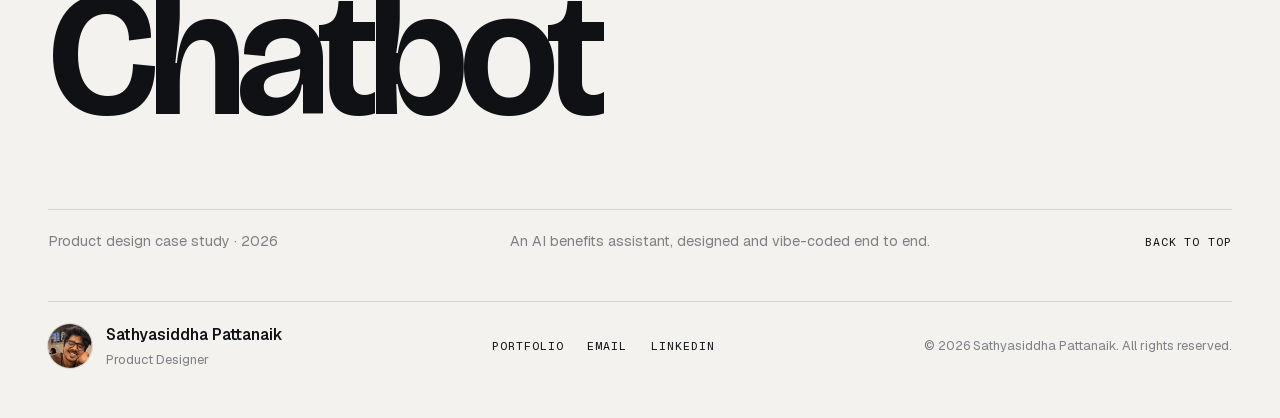
==== commit 3a0ba366: "Simpler case study: overview after the role, a direct problem statement, a four-box how-it-works, Tr" ====
--- a/index.html
+++ b/index.html
@@ -6,8 +6,8 @@
 <meta name="color-scheme" content="light">
 <meta name="theme-color" content="#0B0E14">
 <link rel="icon" href="data:image/svg+xml,%3Csvg xmlns='http://www.w3.org/2000/svg' viewBox='0 0 32 32'%3E%3Crect width='32' height='32' rx='7' fill='%230B0E14'/%3E%3Ccircle cx='16' cy='16' r='6' fill='%2315665A'/%3E%3C/svg%3E">
-<title>WorkPerks Chatbot, a build case study</title>
-<meta name="description" content="Build case study. An informative in-app chatbot for a corporate benefits app: thirteen tools, a proxy written against a live voucher supplier API, and what the integration taught me.">
+<title>WorkPerks Chatbot, a product design case study</title>
+<meta name="description" content="Product design case study. I designed and vibe-coded an AI benefits assistant that helps employees discover, understand and navigate workplace benefits in plain language, and the system behaviour behind it.">
 <link rel="preload" href="public/fonts/BricolageGrotesque-600-latin.woff2" as="font" type="font/woff2" crossorigin>
 <link rel="preload" href="public/fonts/Geist-var-latin.woff2" as="font" type="font/woff2" crossorigin>
 <link rel="preload" href="public/screens/flow-ask.gif" as="image" fetchpriority="high">
@@ -16,20 +16,18 @@
 </head>
 <body>
 
-<a class="skip" href="#overview">Skip to the case study</a>
+<a class="skip" href="#problem">Skip to the case study</a>
 
 <header class="topbar" data-nav="named" data-tone="dark">
   <a class="tb-home" href="https://uxsiddha.github.io/home"><span aria-hidden="true">&larr;</span> Return to home</a>
   <a class="tb-mark" href="#top">WorkPerks Chatbot</a>
 
-  <nav class="rail" aria-label="Sections">
+  <nav class="rail is-named" aria-label="Sections">
     <ol>
-      <li><a href="#overview"><span class="r-num">01</span><span class="r-name">What I built</span></a></li>
-      <li><a href="#why"><span class="r-num">02</span><span class="r-name">Why I built it</span></a></li>
-      <li><a href="#method"><span class="r-num">03</span><span class="r-name">The method</span></a></li>
-      <li><a href="#stack"><span class="r-num">04</span><span class="r-name">How it works</span></a></li>
-      <li><a href="#try"><span class="r-num">05</span><span class="r-name">Try it</span></a></li>
-      <li><a href="#learnings"><span class="r-num">06</span><span class="r-name">What I learned</span></a></li>
+      <li><a href="#problem"><span class="r-num">01</span><span class="r-name">Problem</span></a></li>
+      <li><a href="#how"><span class="r-num">02</span><span class="r-name">How it works</span></a></li>
+      <li><a href="#try"><span class="r-num">03</span><span class="r-name">Try this</span></a></li>
+      <li><a href="#learnings"><span class="r-num">04</span><span class="r-name">What I learnt</span></a></li>
     </ol>
   </nav>
   <button class="tb-index" type="button" aria-expanded="false" aria-controls="index-panel">
@@ -42,12 +40,10 @@
 
 <nav class="index-panel" id="index-panel" aria-label="Sections" hidden>
   <ol>
-    <li><a href="#overview"><span>01</span>What I built</a></li>
-    <li><a href="#why"><span>02</span>Why I built it</a></li>
-    <li><a href="#method"><span>03</span>The method</a></li>
-    <li><a href="#stack"><span>04</span>How it works</a></li>
-    <li><a href="#try"><span>05</span>Try it</a></li>
-    <li><a href="#learnings"><span>06</span>What I learned</a></li>
+    <li><a href="#problem"><span>01</span>Problem statement</a></li>
+    <li><a href="#how"><span>02</span>How it works</a></li>
+    <li><a href="#try"><span>03</span>Try this</a></li>
+    <li><a href="#learnings"><span>04</span>What I learnt</a></li>
   </ol>
 </nav>
 
@@ -56,7 +52,7 @@
 <!-- ================================================================ HERO -->
 <section class="hero dark" id="top" aria-label="Introduction">
   <div class="wrap hero-head">
-    <p class="kicker">Build case study &middot; WorkPerks &middot; August&ndash;September 2026
+    <p class="kicker">Product design case study &middot; AI product &middot; Aug&ndash;Sep 2026
       <span class="hero-state"><span class="live-dot" aria-hidden="true"></span>Working prototype, read only</span></p>
 
     <h1 class="hero-title" aria-label="WorkPerks Chatbot">
@@ -64,50 +60,27 @@
       <span class="word" aria-hidden="true"><span class="ch" style="--i:10">C</span><span class="ch" style="--i:11">h</span><span class="ch" style="--i:12">a</span><span class="ch" style="--i:13">t</span><span class="ch" style="--i:14">b</span><span class="ch" style="--i:15">o</span><span class="ch" style="--i:16">t</span></span>
     </h1>
 
-    <div class="hero-foot">
-      <p class="hero-line">A chat assistant inside a corporate benefits app. It tells you what
-      you have and what you can get. Thirteen tools read a catalogue of
-      thirty-five benefits and a live voucher supplier.</p>
+    <!-- roles, then the overview, then the chatbot itself -->
+    <div class="hero-foot is-simple">
       <dl class="meta">
-        <div><dt>My role</dt><dd>Sole author of the specification,<br>sole reviewer of the build</dd></div>
-        <div><dt>What I owned</dt><dd>How it fits together, the rules it cannot<br>break, and what counted as finished</dd></div>
-        <div><dt>Written with</dt><dd>Claude Code, throughout<br>Next.js, Node, Gemini</dd></div>
+        <div><dt>My role</dt><dd>Product designer,<br>end to end</dd></div>
+        <div class="meta-wide"><dt>What I owned</dt><dd>Problem framing, conversation design, the AI interaction model, capabilities and guardrails, UX writing, the spec and its acceptance criteria, API investigation, testing</dd></div>
+        <div><dt>Built with</dt><dd>Claude Code, as partner<br>Next.js, Node, Gemini</dd></div>
         <div><dt>Timeline</dt><dd>Aug&ndash;Sep 2026, three weeks<br>prototype to handover</dd></div>
       </dl>
     </div>
-  </div>
-
-
-  <div class="wrap hero-tools" id="hero-tools">
-    <p class="label">Every tool the assistant has</p>
-    <ul class="ht-list">
-        <li><button type="button" class="ht-on" data-tool="search_benefits" data-ask="What can I get?" aria-pressed="false"><span class="ht-dot" aria-hidden="true"></span>search_benefits</button></li>
-
-        <li><button type="button" class="ht-on" data-tool="explain" data-ask="What is flexi?" aria-pressed="false"><span class="ht-dot" aria-hidden="true"></span>explain</button></li>
-        <li><button type="button" class="ht-on" data-tool="my_orders" data-ask="What have I booked?" aria-pressed="false"><span class="ht-dot" aria-hidden="true"></span>my_orders</button></li>
-        <li><button type="button" class="ht-on" data-tool="get_wallet" data-ask="What is my wallet?" aria-pressed="false"><span class="ht-dot" aria-hidden="true"></span>get_wallet</button></li>
-        <li><button type="button" class="ht-on" data-tool="get_balance" data-ask="How many coins do I have?" aria-pressed="false"><span class="ht-dot" aria-hidden="true"></span>get_balance</button></li>
-        <li><button type="button" class="ht-on" data-tool="cannot_do" data-ask="Can you cancel my gym booking?" aria-pressed="false"><span class="ht-dot" aria-hidden="true"></span>cannot_do</button></li>
-        <li><button type="button" data-tool="benefit_detail" data-why="Opens one benefit in full. A model emits this tool when someone names a thing; the keyword layer running here sends those questions to explain instead, which answers from the same catalogue." aria-pressed="false">benefit_detail</button></li>
-        <li><button type="button" data-tool="search_vouchers" data-why="Reads which gift-card brands can be bought right now, live from the supplier. The call is encrypted and made server-side, so it cannot run in a page." aria-pressed="false">search_vouchers</button></li>
-        <li><button type="button" data-tool="list_my_vouchers" data-why="Lists the vouchers someone holds, with the codes masked before anything leaves the tool. It needs the supplier session, which lives on the proxy." aria-pressed="false">list_my_vouchers</button></li>
-        <li><button type="button" data-tool="voucher_stores" data-why="Says where a brand is accepted, by town. The supplier publishes no usable street addresses, so the answer names the town and nothing finer." aria-pressed="false">voucher_stores</button></li>
-        <li><button type="button" data-tool="vouchers_near" data-why="Finds brands with outlets near a named place. Same supplier call, same proxy." aria-pressed="false">vouchers_near</button></li>
-        <li><button type="button" data-tool="open_screen" data-why="Offers a button to a screen in the employee app, checked against the list of screens the app says it has. There is no app around this page, so there is nothing to open." aria-pressed="false">open_screen</button></li>
-        <li><button type="button" data-tool="about_app" data-why="Answers questions about the assistant itself from eight written passages. It is about the app, and this page is not the app." aria-pressed="false">about_app</button></li>
-    </ul>
-    <p class="ht-key">The six in teal are running for real in <a href="#try">section 05</a>.
-    Pick one and it will ask the demo. The other seven say why they cannot.</p>
-    <p class="ht-note" role="status" aria-live="polite"></p>
+
+    <div class="hero-overview" id="overview">
+      <p class="label">Overview</p>
+      <p class="ho-line">I designed and vibe-coded an AI assistant inside a corporate benefits app. Employees ask in their own
+        words and it tells them what they can get, what a benefit covers and what they already have, then takes them to the
+        screen where they act. It informs; it never books, buys or changes anything.</p>
+    </div>
   </div>
 
   <figure class="hero-visual">
     <div class="hv-scale">
       <div class="hero-stage">
-        <div class="hero-notes">
-          <div><b>One model call to route</b>It reads the question and sends back the name of a tool. The balance, the order and the voucher codes stay here.</div>
-          <div><b>A count is a claim</b>Eight of thirty-five matched here. The answer says how many matched and how many it searched, because those are different numbers.</div>
-        </div>
 
         <div class="hero-device">
           <img src="public/screens/flow-ask.gif" width="840" height="1760"
@@ -115,13 +88,8 @@
                fetchpriority="high" decoding="async">
         </div>
 
-        <div class="hero-notes">
-          <div><b>Every row is a link</b>Each carries a route, checked against the list of screens the app says it has.</div>
-          <div><b>Where it stops</b>It opens the screen where you act. The
-          booking is yours to make.</div>
-        </div>
       </div>
-      <figcaption>Ask, get ranked results, tap one.</figcaption>
+      <figcaption>A real answer from the prototype: ask, get ranked results, tap one.</figcaption>
     </div>
   </figure>
 </section>
@@ -129,466 +97,76 @@
 
 <main>
 
-<!-- =========================================================== WHAT I BUILT -->
-<section id="overview" data-title="What I built">
+<!-- ============================================================ 02 PROBLEM -->
+<section class="has-kgrid" id="problem" data-title="Problem statement">
+  <canvas class="kgrid" aria-hidden="true"></canvas>
   <div class="wrap">
-    <p class="sec-idx" data-reveal><span>01</span>What I built</p>
-    <h2 class="sec-title xl" data-reveal>An informative assistant over thirteen tools, and the server behind it.</h2>
-
-    <div class="split" data-reveal>
-      <div class="prose">
-        <p class="lead">
-          WorkPerks is a corporate benefits app. The assistant inside it
-          answers three kinds of question: what the company offers, what a
-          given benefit covers, and what you already have.
-        </p>
+    <p class="sec-idx" data-reveal><span>01</span>Problem statement</p>
+    <h2 class="sec-title xl" data-reveal>Employees struggle to find the right benefit and get a simple task done in WorkPerks.</h2>
+
+    <dl class="ps" data-reveal>
+      <div>
+        <dt>Why it happens</dt>
+        <dd>To book or buy anything, they first have to browse thirty-five benefits across ten catalogues, and understand
+        flexi benefits, Reward rupees, Health Coins and which wallet pays.</dd>
       </div>
       <div>
-        <p class="pull">
-          Three weeks of it went on finding <span class="mark">where the build
-          met the specification only on paper</span>.
-        </p>
-        <p class="aside">
-          Claude Code wrote every line, and the three specification documents
-          behind it. Section 03 is that process in brief; the
-          <a href="detailed.html">detailed research study</a> is all of it.
-        </p>
+        <dt>What we&rsquo;re solving</dt>
+        <dd>Let employees ask in their own words and land on the right benefit, ready to book or buy, without learning the
+        platform first.</dd>
       </div>
-    </div>
-
-    <p class="label" data-reveal>The build, in numbers</p>
-    <div class="stats three" data-reveal>
-      <div class="stat">
-        <p class="stat-num"><span data-count="13">13</span></p>
-        <p class="stat-cap">tools, all behind one switch statement. Each one hands back data, or the
-        reason it has none.</p>
-      </div>
-      <div class="stat">
-        <p class="stat-num"><span data-count="2">2</span></p>
-        <p class="stat-cap">model calls per question at most. One picks the tool. The other writes
-        the opening sentence, when that is switched on.</p>
-      </div>
-      <div class="stat">
-        <p class="stat-num"><span data-count="0">0</span></p>
-        <p class="stat-cap">tools that write. Booking, buying and cancelling were never built, so
-        there is no switch for anyone to find.</p>
-      </div>
+    </dl>
+
+    <div class="hmw" data-reveal>
+      <p class="label">The design challenge</p>
+      <p class="hmw-q">How might we let employees just ask, <span class="mark">and get to the right screen?</span></p>
     </div>
   </div>
 </section>
 
 
-<!-- ================================================================ TRY IT -->
-
-<!-- ========================================================== WHY I BUILT IT -->
-<section id="why" data-title="Why I built it">
+<!-- ======================================================== 04 HOW IT WORKS -->
+<section class="alt" id="how" data-title="How it works">
   <div class="wrap">
-    <p class="sec-idx" data-reveal><span>02</span>Why I built it</p>
-    <h2 class="sec-title xl" data-reveal>Nobody types &ldquo;Health &amp; Clinical Care&rdquo;. They type &ldquo;my back has
-    been hurting&rdquo;.</h2>
-
-    <div class="split" data-reveal>
-      <div class="prose">
-        <p class="lead">
-          The catalogue holds thirty-five benefits across ten categories, each
-          with its own vendors, variants and funding rule. It is filed the way
-          a benefits team thinks. People arrive with a situation instead: a
-          sore back, a move to another city, a week of bad sleep.
-        </p>
-      </div>
-      <div>
-        <p class="pull">
-          The first version matched keywords, so a question had to already
-          contain the catalogue&rsquo;s own words. <span class="mark">Back is not
-          a category</span>, and nor is tired.
-        </p>
-        <p class="aside">
-          Getting from what someone says to the words the catalogue uses is
-          the only part worth a model. After that it is just a search.
-        </p>
-      </div>
-    </div>
-
-    <p class="label" data-reveal>What someone types</p>
-    <div class="ask" id="ask" data-reveal>
-      <div class="ask-picks" role="group" aria-label="Pick a sentence">
-        <button type="button" class="ask-p" data-i="0" aria-pressed="true">my back has been hurting</button>
-        <button type="button" class="ask-p" data-i="1" aria-pressed="false">sleeping badly, running on empty</button>
-        <button type="button" class="ask-p" data-i="2" aria-pressed="false">I am moving to another city</button>
-        <button type="button" class="ask-p" data-i="3" aria-pressed="false">anything for my parents</button>
-      </div>
-
-      <div class="ask-card" aria-live="polite">
-        <p class="ask-said"></p>
-        <div class="ask-grid">
-          <div>
-            <p class="ask-k">The catalogue keeps it under</p>
-            <p class="ask-cat"></p>
-          </div>
-          <div>
-            <p class="ask-k">and finds it by searching for</p>
-            <p class="ask-w"></p>
-          </div>
-        </div>
-      </div>
-    </div>
-
-    <p class="aside" data-reveal>
-      Now and then one word lines up: &ldquo;back&rdquo;, &ldquo;parents&rdquo;.
-      Mostly none of them do. Getting from the sentence to those words is the
-      only thing the model is asked to do.
-    </p>
-
-    <p class="label" data-reveal>The same twenty held-out questions, two routers</p>
-    <div class="stats two" data-reveal>
-      <div class="stat">
-        <p class="label">Keyword rules</p>
-        <p class="stat-num"><span data-count="3">3</span><span class="unit">/20</span></p>
-        <p class="stat-cap">sent to the right tool. They match the words someone
-        used, and a situation rarely contains them.</p>
-      </div>
-      <div class="stat">
-        <p class="label">A model routing</p>
-        <p class="stat-num"><span data-count="18">18</span><span class="unit">/20</span></p>
-        <p class="stat-cap">Written by a separate agent that was never shown the
-        search words, and locked in before any of them were run.</p>
-      </div>
-    </div>
-
-    <div class="prose" data-reveal>
-      <p>
-        That gap is why it is built this way. The model reads the question,
-        picks a tool, and stops. It never gives a number, never quotes a price
-        and never decides how an answer looks. The moment it does, none of the
-        rules underneath it can hold.
-      </p>
+    <p class="sec-idx" data-reveal><span>02</span>How it works</p>
+    <h2 class="sec-title xl" data-reveal>The AI understands the question. The app does everything else.</h2>
+    <p class="sub" data-reveal>The AI only works out what the employee means. The facts, the answer and the next step all
+    come from the app, so nothing is made up.</p>
+
+    <div class="arch-wrap" data-reveal>
+      <svg class="arch arch-simple" viewBox="0 0 1000 300" role="img" aria-labelledby="arch-t arch-d">
+        <title id="arch-t">How the WorkPerks Chatbot works</title>
+        <desc id="arch-d">The chat screen sends the question to the server. The server asks the AI model what to look up, and gets live vouchers from the supplier's API. The server sends the answer back to the chat screen.</desc>
+        <defs><marker id="arr" viewBox="0 0 10 10" refX="9" refY="5" markerWidth="7" markerHeight="7" orient="auto-start-reverse"><path d="M0 0 L10 5 L0 10 z" class="ad-head"/></marker></defs>
+
+        <rect class="ad-box" x="10" y="100" width="230" height="100" rx="16"/>
+        <text class="ad-zl" x="34" y="134">FRONTEND</text><text class="ad-t" x="34" y="166">Chat screen</text><text class="ad-s" x="34" y="186">the employee asks</text>
+
+        <rect class="ad-box ad-dark" x="385" y="100" width="230" height="100" rx="16"/>
+        <text class="ad-zl ad-inv" x="409" y="134">BACKEND</text><text class="ad-t ad-inv" x="409" y="166">Server</text><text class="ad-s ad-inv2" x="409" y="186">builds the answer</text>
+
+        <rect class="ad-box ad-model" x="760" y="14" width="230" height="100" rx="16"/>
+        <text class="ad-zl ad-acc" x="784" y="48">AI MODEL</text><text class="ad-t" x="784" y="80">Gemini</text><text class="ad-s" x="784" y="100">works out what to look up</text>
+
+        <rect class="ad-box" x="760" y="186" width="230" height="100" rx="16"/>
+        <text class="ad-zl" x="784" y="220">API</text><text class="ad-t" x="784" y="252">Voucher supplier</text><text class="ad-s" x="784" y="272">live brands and vouchers</text>
+
+        <path class="ad-line" d="M240 135 H385" marker-end="url(#arr)"/><text class="ad-k ad-mid" x="312" y="125">question</text>
+        <path class="ad-line" d="M385 168 H240" marker-end="url(#arr)"/><text class="ad-k ad-mid" x="312" y="188">answer</text>
+        <path class="ad-line ad-acc" d="M615 125 C 690 125, 690 64, 760 64" marker-end="url(#arr)" marker-start="url(#arr)"/>
+        <path class="ad-line" d="M615 175 C 690 175, 690 236, 760 236" marker-end="url(#arr)" marker-start="url(#arr)"/>
+      </svg>
     </div>
   </div>
 </section>
 
 
-<!-- ============================================================== THE METHOD -->
-<section class="dark" id="method" data-title="The method">
+<!-- ============================================================ 05 TRY THIS -->
+<section class="dark" id="try" data-title="Try this">
   <div class="wrap">
-    <p class="sec-idx" data-reveal><span>03</span>The method</p>
-    <h2 class="sec-title xl" data-reveal>Specify, build, run it against the live systems, then rewrite the
-    specification.</h2>
-
-    <div class="prose" data-reveal>
-      <p class="lead">
-        Claude Code wrote all of it: the screen, the server, the thirteen
-        tools, the proxy, the renderer, the tests, and the three rounds of spec
-        that steered them. What I never did was ask for something and simply
-        accept what came back.
-      </p>
-    </div>
-
-    <ol class="path" data-reveal>
-      <li>
-        <h3>Read the live schema first<em>Before a word of specification</em></h3>
-        <p>Revision one proposed eighteen tools. Ten of them already existed,
-        and already did what it proposed to invent. Reading the database removed
-        more than half the work and left eight to build.</p>
-      </li>
-      <li>
-        <h3>Write down what it cannot do<em>Rules, not preferences</em></h3>
-        <p>It cannot book, buy or cancel. It never mixes two currencies in one
-        answer. It never reads a code out loud. Each rule moved from a line in
-        a prompt to a check in the code, where a later change cannot quietly
-        drop it.</p>
-      </li>
-      <li>
-        <h3>Build it<em>Claude Code</em></h3>
-        <p>A rewritten spec in the morning came back working the same day.
-        That speed is the only reason three rounds fitted into three weeks.</p>
-      </li>
-      <li>
-        <h3>Run it against the live database and the live supplier account</h3>
-        <p>Not test data. Six real voucher orders on a real account. What came
-        back rewrote the spec twice, and reversed one decision completely.</p>
-      </li>
-      <li>
-        <h3>Hand the build to an agent with no stake in it<em>Nine defects</em></h3>
-        <p>One of them was a promise the spec made and the code did not keep.
-        Every link was supposed to be checked before it was shown. Only the
-        buttons were. The rows people actually tap went out unchecked.</p>
-      </li>
-      <li>
-        <h3>Generate the tests from the catalogue<em>So they cannot go stale quietly</em></h3>
-        <p>Every benefit, variant, category and funding type turns into
-        questions on its own. Eleven flat rules then read each answer back: no
-        two currencies together, no route that leads nowhere, no unmasked code.</p>
-      </li>
-    </ol>
-
-    <div class="stats three" data-reveal>
-      <div class="stat">
-        <p class="label">Scenarios</p>
-        <p class="stat-num"><span data-count="268">268</span></p>
-        <p class="stat-cap">generated from the live catalogue, not written by hand.</p>
-      </div>
-      <div class="stat">
-        <p class="label">Answered well</p>
-        <p class="stat-num"><span data-count="261">261</span><span class="unit">/268</span></p>
-        <p class="stat-cap">up from 251. Five of the seven left are correct refusals.</p>
-      </div>
-      <div class="stat">
-        <p class="label">Specified, then cut</p>
-        <p class="stat-num"><span data-count="18">18</span><span class="unit">&rarr;8</span></p>
-        <p class="stat-cap">tools, once the schema was read rather than assumed.</p>
-      </div>
-    </div>
-
-    <div class="note" data-reveal>
-      <p class="caveat">
-        Broken code is the easy case: a review throws it out. The hard case
-        is code that looks right and passes every test, but quietly does
-        something slightly different from what the spec asked for.
-        <a href="detailed.html#method">How the tests were audited</a>
-      </p>
-    </div>
-  </div>
-</section>
-
-<!-- ========================================================== HOW IT WORKS -->
-<section id="stack" data-title="How it works">
-  <div class="wrap">
-    <p class="sec-idx" data-reveal><span>04</span>How it works</p>
-    <h2 class="sec-title" data-reveal>Five layers, and only one of them is allowed to contain a model.</h2>
-
-    <div class="prose" data-reveal>
-      <p class="lead">
-        The model decides which tool. The app decides what the answer looks
-        like. Those two never swap. Every item below is a file or a service
-        that exists in the build.
-      </p>
-    </div>
-
-    <ol class="lay" data-reveal>
-      <li>
-        <div class="ly-h">
-          <p class="ly-n">Client</p>
-          <p class="ly-d">Two surfaces, one server</p>
-        </div>
-        <p class="ly-f"><b>Chat.tsx</b> the screen &middot; <b>chat.ts</b> builds what gets
-        posted with each question &middot; <b>chat-shim.js</b> the older client</p>
-      </li>
-      <li>
-        <div class="ly-h">
-          <p class="ly-n">API route</p>
-          <p class="ly-d">Everything before a model runs</p>
-        </div>
-        <p class="ly-f"><b>limit.ts</b> caps turns per minute &middot; <b>isGreeting</b>
-        answers &ldquo;hi&rdquo; without a model &middot; <b>redactForModel</b> strips emails and
-        long digit runs &middot; <b>audit.ts</b> logs the tool, never the values</p>
-      </li>
-      <li class="is-model">
-        <div class="ly-h">
-          <p class="ly-n">Decision</p>
-          <p class="ly-d">The only layer with a model in it</p>
-        </div>
-        <p class="ly-f"><b>classifyIntent</b> reads the question, returns a tool name &middot;
-        <b>composeAnswer</b> writes one sentence, thrown away if it is wrong &middot;
-        <b>withProvider</b> retries, then falls back &middot; <b>safetyNetRoute</b>
-        keywords, below the model rather than above it</p>
-      </li>
-      <li>
-        <div class="ly-h">
-          <p class="ly-n">Tools</p>
-          <p class="ly-d">One switch, thirteen cases. Data, or the reason there is none</p>
-        </div>
-        <p class="ly-f"><b>app.ts</b> seven &middot; <b>vouchers.ts</b> four, and the code
-        masking &middot; <b>about.ts</b> one, over eight written passages</p>
-      </li>
-      <li>
-        <div class="ly-h">
-          <p class="ly-n">Data and render</p>
-          <p class="ly-d">Where the facts come from</p>
-        </div>
-        <p class="ly-f"><b>appContext</b> posted by the page &middot; <b>proxy :8787</b>
-        the only network call any tool makes &middot; <b>render.ts</b> six kinds of block</p>
-      </li>
-    </ol>
-
-    <p class="label" data-reveal>One question in, one rendered answer out</p>
-    <div class="dia" data-reveal>
-      <div class="dia-scroll">
-        <svg viewBox="0 0 980 300" xmlns="http://www.w3.org/2000/svg" role="img" aria-label="Flow diagram of one request. The question passes a rate limit, a greeting gate and a redaction step, all before any model runs. The model then selects one of thirteen tools. The tool runs, the renderer builds the blocks, the model optionally phrases one sentence, and the answer is returned. The two model steps are marked; everything else is application code.">
-          <text class="d-k" x="0" y="16">Before any model runs</text>
-          <rect class="d-box d-fill" x="0" y="30" width="150" height="62" rx="8"/>
-          <text class="d-t" x="75" y="56" text-anchor="middle">Question</text>
-          <text class="d-t sm" x="75" y="74" text-anchor="middle">plus app state</text>
-          <path class="d-line" d="M150 61 H186"/><path class="d-edge" d="M182 55 L192 61 L182 67"/>
-
-          <rect class="d-box d-fill" x="192" y="30" width="150" height="62" rx="8"/>
-          <text class="d-t" x="267" y="56" text-anchor="middle">Rate limit</text>
-          <text class="d-t sm" x="267" y="74" text-anchor="middle">per conversation</text>
-          <path class="d-line" d="M342 61 H378"/><path class="d-edge" d="M374 55 L384 61 L374 67"/>
-
-          <rect class="d-box d-fill" x="384" y="30" width="150" height="62" rx="8"/>
-          <text class="d-t" x="459" y="56" text-anchor="middle">Greeting gate</text>
-          <text class="d-t sm" x="459" y="74" text-anchor="middle">answered here</text>
-          <path class="d-line" d="M534 61 H570"/><path class="d-edge" d="M566 55 L576 61 L566 67"/>
-
-          <rect class="d-box d-fill" x="576" y="30" width="150" height="62" rx="8"/>
-          <text class="d-t" x="651" y="56" text-anchor="middle">Redact</text>
-          <text class="d-t sm" x="651" y="74" text-anchor="middle">emails, digit runs</text>
-
-          <!-- wrap to the second row, landing on the first box rather than the edge -->
-          <path class="d-line" d="M726 61 H800 V150 H82 V212"/>
-          <path class="d-edge" d="M76 202 L82 212 L88 202"/>
-
-          <text class="d-a" x="0" y="208">Model</text>
-          <rect class="d-box d-fill" x="0" y="218" width="164" height="62" rx="8"/>
-          <text class="d-t" x="82" y="244" text-anchor="middle">Pick one of 13 tools</text>
-          <text class="d-t sm" x="82" y="262" text-anchor="middle">classifyIntent</text>
-          <path class="d-line" d="M164 249 H200"/><path class="d-edge" d="M196 243 L206 249 L196 255"/>
-
-          <rect class="d-box d-fill" x="206" y="218" width="150" height="62" rx="8"/>
-          <text class="d-t" x="281" y="244" text-anchor="middle">Run the tool</text>
-          <text class="d-t sm" x="281" y="262" text-anchor="middle">app state or proxy</text>
-          <path class="d-line" d="M356 249 H392"/><path class="d-edge" d="M388 243 L398 249 L388 255"/>
-
-          <rect class="d-box d-fill" x="398" y="218" width="150" height="62" rx="8"/>
-          <text class="d-t" x="473" y="244" text-anchor="middle">Render blocks</text>
-          <text class="d-t sm" x="473" y="262" text-anchor="middle">rows, chips, buttons</text>
-          <path class="d-line" d="M548 249 H584"/><path class="d-edge" d="M580 243 L590 249 L580 255"/>
-
-          <text class="d-a" x="590" y="208">Model, optional</text>
-          <rect class="d-box d-fill" x="590" y="218" width="150" height="62" rx="8"/>
-          <text class="d-t" x="665" y="244" text-anchor="middle">Phrase one line</text>
-          <text class="d-t sm" x="665" y="262" text-anchor="middle">discarded if wrong</text>
-          <path class="d-line" d="M740 249 H776"/><path class="d-edge" d="M772 243 L782 249 L772 255"/>
-
-          <rect class="d-box d-fill" x="782" y="218" width="150" height="62" rx="8"/>
-          <text class="d-t" x="857" y="253" text-anchor="middle">Answer</text>
-        </svg>
-      </div>
-      <p class="dia-hint" aria-hidden="true">Scroll the diagram sideways</p>
-      <p class="dia-key">
-        <span><b>Two steps use the model.</b> The rest is ordinary app code, and works the same whichever provider is plugged in.</span>
-      </p>
-    </div>
-
-    <p class="label" data-reveal>The one network call any tool makes</p>
-    <div class="split" data-reveal>
-      <div class="prose">
-        <p class="lead">
-          The app reads everything else straight from the browser. The
-          gift-voucher supplier is the one exception, and the browser is shut
-          out of it three separate ways.
-          </p>
-          <p>
-          It wants its requests encrypted, and doing that in a page would hand
-          the key to anyone who opens developer tools. It only accepts
-          known addresses, and people work from whatever network they happen to
-          be on &mdash; it answers the rest with <code>IP not whitelisted</code>.
-          And it never tells a browser it is allowed to call at all. Fixing any
-          one of the three still leaves the other two.
-        </p>
-      </div>
-      <div>
-        <p class="pull">
-          So a small Node proxy holds both logins, does the encryption and
-          caches the token. The assistant never holds a credential: it calls
-          <span class="mark">one local endpoint</span> and gets JSON back.
-        </p>
-        <p class="aside">
-          Seven routes exist and the assistant reaches four. Issuing a voucher
-          is the only write and the only POST, and no tool points at it.
-        </p>
-      </div>
-    </div>
-
-    <div class="dia" data-reveal>
-      <div class="dia-scroll">
-        <svg viewBox="0 0 900 250" xmlns="http://www.w3.org/2000/svg" role="img" aria-label="Two paths. The browser calling the supplier API directly is blocked three times over: the encryption key would ship in the page, the egress IP is not allowlisted, and CORS is closed. The working path routes through a Node proxy which holds the credentials, encrypts the body and caches the auth token, and exposes four read-only routes to the app.">
-          <text class="d-k" x="0" y="16">Blocked</text>
-          <rect class="d-box d-fill" x="0" y="30" width="150" height="58" rx="8"/>
-          <text class="d-t" x="75" y="64" text-anchor="middle">Browser</text>
-          <path class="d-line" d="M150 59 H330" stroke-dasharray="4 4"/>
-          <text class="d-x" x="356" y="66" text-anchor="middle">&#10005;</text>
-          <text class="d-k" x="160" y="44">key in page &#183; IP not allowlisted &#183; CORS closed</text>
-          <rect class="d-box d-fill" x="390" y="30" width="180" height="58" rx="8"/>
-          <text class="d-t" x="480" y="64" text-anchor="middle">Supplier API</text>
-
-          <text class="d-a" x="0" y="150">Built</text>
-          <rect class="d-box d-fill" x="0" y="164" width="150" height="62" rx="8"/>
-          <text class="d-t" x="75" y="190" text-anchor="middle">Browser</text>
-          <text class="d-t sm" x="75" y="208" text-anchor="middle">and the assistant</text>
-          <path class="d-line" d="M150 195 H186"/><path class="d-edge" d="M182 189 L192 195 L182 201"/>
-
-          <rect class="d-box d-fill" x="192" y="164" width="198" height="62" rx="8"/>
-          <text class="d-t" x="291" y="190" text-anchor="middle">Node proxy on localhost</text>
-          <text class="d-t sm" x="291" y="208" text-anchor="middle">credentials &#183; AES &#183; token cache</text>
-          <path class="d-line" d="M390 195 H426"/><path class="d-edge" d="M422 189 L432 195 L422 201"/>
-
-          <rect class="d-box d-fill" x="432" y="164" width="180" height="62" rx="8"/>
-          <text class="d-t" x="522" y="190" text-anchor="middle">Supplier API</text>
-          <text class="d-t sm" x="522" y="208" text-anchor="middle">two accounts, merged</text>
-          <text class="d-k" x="632" y="190">4 read-only routes reached</text>
-          <text class="d-k" x="632" y="208">issuing is never called</text>
-        </svg>
-      </div>
-      <p class="dia-hint" aria-hidden="true">Scroll the diagram sideways</p>
-    </div>
-
-    <p class="label" data-reveal>What the live account taught me that the guide does not say</p>
-    <ol class="rules" data-reveal>
-      <li>
-        <h3>A non-zero code does not mean failure</h3>
-        <p>
-          The first authorised live issue returned code &ldquo;2812&rdquo;,
-          which appears in no error table, and no voucher. The order was
-          queued, not rejected, and the outcome is only knowable by polling.
-          Retrying the request buys a second voucher.
-          <em>Poll, never retry. Nothing was consumed</em>
-        </p>
-      </li>
-      <li>
-        <h3>The brand delivered is not always the brand ordered</h3>
-        <p>
-          Three of six live orders arrived under a brand other than the one
-          requested. The specification had the assistant issuing vouchers
-          itself; it now hands off to the voucher screen, and checks what
-          arrived against what was asked for.
-          <em>The finding that reversed a decision</em>
-        </p>
-      </li>
-    </ol>
-
-    <p class="aside" data-reveal>
-      Four more are in the <a href="detailed.html#supplier">detailed research
-      study</a>. One of them is an error the vendor&rsquo;s own documents
-      describe as the opposite of what it really means. That page also covers
-      what gets stripped out before the model sees anything, how each of the
-      thirteen tools works, and what happens when a provider goes down.
-    </p>
-  </div>
-</section>
-<section class="dark" id="try" data-title="Try it">
-  <div class="wrap">
-    <p class="sec-idx" data-reveal><span>05</span>Try it</p>
-    <h2 class="sec-title xl" data-reveal>The tools are running in this page. Ask them something.</h2>
-
-    <div class="split" data-reveal>
-      <div class="prose">
-        <p class="lead">
-          The search, the balances, the orders and the renderer have been
-          lifted out of the build and dropped into this page, unchanged. They
-          are reading the same catalogue the employee app posts with every
-          question: 35 benefits, 27 of them switched on, eight orders and a
-          wallet.
-        </p>
-      </div>
-      <div>
-        <p class="pull">
-          The model is the one thing that could not come with them. Everything
-          you see below the question was
-          <span class="mark">written by the app</span>.
-        </p>
-      </div>
-    </div>
+    <p class="sec-idx" data-reveal><span>03</span>Try this</p>
+    <h2 class="sec-title xl" data-reveal>Try it yourself.</h2>
+    <p class="sub" data-reveal>Ask the assistant something, the way an employee would.</p>
 
     <div class="demo-stage" id="demo" data-reveal>
       <div class="demo-phone">
@@ -604,139 +182,55 @@
             </div>
             <div class="dm-thread" role="log" aria-live="polite" aria-label="Conversation with the assistant"></div>
             <form class="dm-form" autocomplete="off">
-              <input class="dm-input" type="text" placeholder="Ask for anything &mdash; &ldquo;book a gym&rdquo;" aria-label="Ask the assistant a question">
+              <input class="dm-input" type="text" placeholder="Ask anything" aria-label="Ask the assistant a question">
               <button class="dm-send" type="submit"><span aria-hidden="true">&rarr;</span><span class="vh">Send</span></button>
             </form>
           </div>
         </div>
-        <p class="dm-tape">Tool chosen <b class="dm-tool">&mdash;</b></p>
+        <p class="dm-tape">Capability chosen <b class="dm-tool">&mdash;</b></p>
       </div>
 
-      <div class="demo-notes">
-        <p class="label">Questions it handles</p>
-        <div class="dm-starters">
-          <button type="button" class="dm-chip" data-ask="What can I get?">What can I get?</button>
-          <button type="button" class="dm-chip" data-ask="How many coins do I have?">How many coins do I have?</button>
-          <button type="button" class="dm-chip" data-ask="What is my balance?">What is my balance?</button>
-          <button type="button" class="dm-chip" data-ask="What have I booked?">What have I booked?</button>
-          <button type="button" class="dm-chip" data-ask="Can you cancel my gym booking?">Can you cancel my gym booking?</button>
-          <button type="button" class="dm-chip" data-ask="What is flexi?">What is flexi?</button>
-          <button type="button" class="dm-chip" data-ask="What vouchers do I have?">What vouchers do I have?</button>
+      <div class="demo-notes try-ctx">
+        <div class="tc-block">
+          <p class="label">What this is</p>
+          <p class="tc-lead">A working copy of the prototype&rsquo;s own tools, running in this page. It answers from the
+          same catalogue the app uses: 35 benefits, a wallet and eight past orders.</p>
         </div>
 
-        <p class="label">Now describe a situation</p>
-        <div class="dm-starters">
-          <button type="button" class="dm-chip" data-ask="I have been sleeping badly and running on empty" data-query="stress burnout counselling">I have been sleeping badly</button>
-          <button type="button" class="dm-chip" data-ask="My back has been hurting for weeks" data-query="back pain physiotherapy">My back has been hurting</button>
-          <button type="button" class="dm-chip" data-ask="I am moving to another city next month" data-query="moving to a new city relocation">I am moving city</button>
+        <div class="tc-block">
+          <p class="label">Try asking</p>
+          <div class="dm-starters">
+            <button type="button" class="dm-chip" data-ask="What can I get?">What can I get?</button>
+            <button type="button" class="dm-chip" data-ask="How many coins do I have?">How many coins do I have?</button>
+            <button type="button" class="dm-chip" data-ask="What have I booked?">What have I booked?</button>
+            <button type="button" class="dm-chip" data-ask="What is flexi?">What is flexi?</button>
+            <button type="button" class="dm-chip" data-ask="Can you cancel my gym booking?">Can you cancel my gym booking?</button>
+          </div>
         </div>
 
-        <p class="aside">
-          Type one of those sentences in yourself and it stops dead. Turning a
-          situation into catalogue words is the model&rsquo;s job, and the model
-          is the one part that could not come along. What routes your typing
-          here is the keyword layer the app drops to when every model has
-          failed. It scores 3 out of 20 on situation-shaped questions where a
-          model scores 18, and that gap is the argument for having one.
-        </p>
+        <div class="tc-block">
+          <p class="label">What to notice</p>
+          <ul class="tc-notice">
+            <li><b>Every result is a way in.</b> Tap a row and it opens the screen where you book or buy.</li>
+            <li><b>A clear no.</b> Ask it to cancel something and it says it can&rsquo;t, then shows you where to do it.</li>
+            <li><b>No mixed money.</b> Rupees and Health Coins are never added together; it asks which one you mean.</li>
+          </ul>
+        </div>
+
+        <p class="tc-note">No AI runs on this page, so your typing is matched by keywords, the app&rsquo;s backup
+        layer. In the real app, the AI model understands situations like &ldquo;my back has been hurting&rdquo;.</p>
       </div>
-    </div>
-
-    <p class="label" data-reveal>Where a question goes</p>
-    <div class="dia" data-reveal>
-      <div class="dia-scroll">
-        <svg viewBox="0 0 900 496" xmlns="http://www.w3.org/2000/svg" role="img" aria-label="Routing map. Nine kinds of question on the left, with how many of the 268 test scenarios each accounts for, connect to five groups of tools on the right. Questions about a variant, a benefit, a category or a funding type all go to the find-something tools. Voucher questions go to the voucher tools. Money questions go to the balance tools. Order questions go to what-you-hold. Questions about the app itself, and everything the assistant cannot place, go to the app tools.">
-          <text class="d-k" x="0" y="14">What someone types</text>
-          <text class="d-k" x="900" y="14" text-anchor="end">Which tools answer</text>
-
-          <!-- question families -->
-          <g class="map-l">
-            <text class="d-t" x="0" y="46">What is Yoga?</text><text class="d-k" x="0" y="62">variant &middot; 104 scenarios</text>
-            <text class="d-t" x="0" y="106">Tell me about gym memberships</text><text class="d-k" x="0" y="122">benefit &middot; 70</text>
-            <text class="d-t" x="0" y="166">asdfgh &middot; an emoji &middot; book me a gym</text><text class="d-k" x="0" y="182">edge &middot; 25</text>
-            <text class="d-t" x="0" y="226">What is in Health &amp; Clinical Care?</text><text class="d-k" x="0" y="242">category &middot; 20</text>
-            <text class="d-t" x="0" y="286">Anything near Agra?</text><text class="d-k" x="0" y="302">voucher &middot; 19</text>
-            <text class="d-t" x="0" y="346">Who can see my questions?</text><text class="d-k" x="0" y="362">about &middot; 10</text>
-            <text class="d-t" x="0" y="406">What is flexi?</text><text class="d-k" x="0" y="422">funding &middot; 10</text>
-            <text class="d-t" x="0" y="452">How much do I have? &middot; What have I booked?</text><text class="d-k" x="0" y="468">money 7 &middot; orders 3</text>
-          </g>
-
-          <!-- connectors -->
-          <g class="map-c">
-            <path class="d-line" d="M340 42 C 470 42 500 66 620 66"/>
-            <path class="d-line" d="M340 102 C 470 102 500 70 620 70"/>
-            <path class="d-line" d="M340 222 C 470 222 500 74 620 74"/>
-            <path class="d-line" d="M340 402 C 470 402 500 78 620 78"/>
-            <path class="d-line" d="M340 282 C 470 282 500 372 620 372"/>
-            <path class="d-line" d="M340 444 C 470 444 500 212 620 212"/>
-            <path class="d-line" d="M340 456 C 470 456 500 292 620 292"/>
-            <path class="d-line" d="M340 342 C 470 342 500 442 620 442"/>
-            <path class="d-line" d="M340 162 C 470 162 500 446 620 446"/>
-          </g>
-
-          <!-- tool groups -->
-          <g class="map-r">
-            <rect class="d-box d-fill" x="624" y="44" width="276" height="56" rx="8"/>
-            <text class="d-t" x="640" y="70">Find something</text><text class="d-k" x="640" y="88">search &middot; benefit_detail &middot; explain</text>
-
-            <rect class="d-box d-fill" x="624" y="184" width="276" height="56" rx="8"/>
-            <text class="d-t" x="640" y="210">Balances</text><text class="d-k" x="640" y="228">get_wallet &middot; get_balance</text>
-
-            <rect class="d-box d-fill" x="624" y="264" width="276" height="56" rx="8"/>
-            <text class="d-t" x="640" y="290">What you hold</text><text class="d-k" x="640" y="308">my_orders &middot; list_my_vouchers</text>
-
-            <rect class="d-box d-fill" x="624" y="344" width="276" height="56" rx="8"/>
-            <text class="d-t" x="640" y="370">Gift vouchers</text><text class="d-k" x="640" y="388">search &middot; stores &middot; near</text>
-
-            <rect class="d-box d-fill" x="624" y="424" width="276" height="56" rx="8"/>
-            <text class="d-t" x="640" y="450">The app itself</text><text class="d-k" x="640" y="468">about_app &middot; open_screen &middot; cannot_do</text>
-          </g>
-        </svg>
-      </div>
-      <p class="dia-hint" aria-hidden="true">Scroll the diagram sideways</p>
-      <p class="dia-key">
-        <span>Counts are the 268 generated scenarios. Anything the router cannot place lands in the last group, which names what it cannot do rather than guessing.</span>
-      </p>
-    </div>
-
-    <p class="label" data-reveal>Two kinds of no, and they must never sound alike</p>
-    <div class="vs" data-reveal>
-      <div>
-        <p class="label">Understood, and still no</p>
-        <h3>Name the thing</h3>
-        <p>
-          Ask it to cancel a gym booking. It understood perfectly, so it says
-          which thing it cannot do and offers the screen where you can.
-        </p>
-        <p>
-          Telling you it did not follow the question would send you off to
-          rephrase something that was already clear.
-        </p>
-      </div>
-      <div>
-        <p class="label">Genuinely did not parse</p>
-        <h3>Say so, then help anyway</h3>
-        <p>
-          Type something it cannot place and it says it is not sure, then shows
-          live benefits as rows, category chips and a way to browse.
-        </p>
-        <p>
-          A shrug with nothing under it is the one answer that leaves someone
-          worse off than before they asked.
-        </p>
-      </div>
+
     </div>
   </div>
 </section>
 
 
-
-
-<!-- =========================================================== HOW IT WAS BUILT -->
-<section id="learnings" data-title="What I learned">
+<!-- ======================================================= 06 WHAT I LEARNT -->
+<section id="learnings" data-title="What I learnt">
   <div class="wrap">
-    <p class="sec-idx" data-reveal><span>06</span>What I learned</p>
-    <h2 class="sec-title" data-reveal>Three conclusions.</h2>
+    <p class="sec-idx" data-reveal><span>04</span>What I learnt</p>
+    <h2 class="sec-title" data-reveal>I don&rsquo;t only design the AI interface. I design the system behaviour behind it.</h2>
 
     <ol class="learnings" data-reveal>
       <li>
@@ -744,50 +238,68 @@
         <h3>The bottleneck moved from writing code to verifying it</h3>
         <p>
           Writing the code stopped being the slow part. Finding out what was
-          actually true did not get any faster &mdash; true of the database, of
-          the supplier API, and of decisions I had made myself a week earlier.
-          That is where the time goes now.
+          actually true did not get faster: true of the database, of the
+          supplier, and of decisions I had made myself a week earlier.
         </p>
       </li>
       <li>
         <p class="l-num">02</p>
-        <h3>Two functions call a model; the rest is ordinary application code</h3>
+        <h3>Give the model interpretation, never the facts</h3>
         <p>
-          Picking the tool and phrasing one sentence are the only two things
-          the model does. The rest is ordinary code, and it runs the same way
-          whichever provider is plugged in.
+          Routing and one optional sentence are the only things the model
+          does. Everything else is ordinary code that behaves the same whichever
+          provider is plugged in, which is why an outage degrades the
+          assistant instead of breaking it.
         </p>
       </li>
       <li>
         <p class="l-num">03</p>
-        <h3>Integrate against the live API, not the document</h3>
+        <h3>Design against the live system, not the document</h3>
         <p>
-          Four of the six supplier behaviours I recorded contradict its
-          integration guide. Acting on one of them as documented would have
-          issued a second voucher against a live account.
+          The supplier&rsquo;s documentation and its behaviour disagreed. Acting
+          on one finding as documented would have issued a second voucher.
         </p>
       </li>
-                </ol>
+      <li>
+        <p class="l-num">04</p>
+        <h3>A check counts only after I have seen it fail</h3>
+        <p>
+          An audit of the tests found four of eight could pass while the thing
+          they named was false. Each rewritten check was proven by breaking the
+          product on purpose and watching it fail.
+        </p>
+      </li>
+    </ol>
+
+    <div class="takeaway" data-reveal>
+      <p class="label">The takeaway</p>
+      <p class="takeaway-q">AI product design is not only about the conversational
+      interface. It is about defining <span class="mark">what the model is
+      allowed to decide</span>, what the system must guarantee, and what
+      happens when either one fails.</p>
+    </div>
   </div>
 </section>
 
 
-<!-- ====================================================== THE DETAILED STUDY -->
-<section class="dark" id="detailed" aria-label="The detailed research study">
+<!-- ================================================== READ THE COMPLETE STUDY -->
+<section class="dark outro" aria-label="Read the complete case study">
   <div class="wrap">
-    <p class="label" data-reveal>The long version</p>
-    <h2 class="sec-title" data-reveal>Ten sections, every finding, and two more things to play with.</h2>
+    <p class="label" data-reveal>The complete case study</p>
+    <h2 class="sec-title" data-reveal>This was the short version. The complete study has everything behind it.</h2>
     <div class="split" data-reveal>
       <div class="prose">
         <p class="lead">
-          This page is the short version. The longer one has a switch for
-          comparing what the app sees against what the model sees. It also
-          covers each of the thirteen tools, all six supplier findings, and a
-          provider outage you can walk down one step at a time.
+          How it was built with Claude Code, step by step; what the
+          supplier&rsquo;s API did that its documentation did not say, and the
+          product decisions each finding forced; every validation number with
+          what it measures; the proxy, the data boundary, every
+          capability, and a provider outage you can walk down one step at a
+          time.
         </p>
       </div>
       <div>
-        <p><a class="go" href="detailed.html">Read the detailed research study<span aria-hidden="true">&rarr;</span></a></p>
+        <p><a class="go" href="detailed.html">Read the complete case study<span aria-hidden="true">&rarr;</span></a></p>
       </div>
     </div>
   </div>
@@ -822,8 +334,8 @@
 
     <p class="end-mark">WorkPerks Chatbot</p>
     <div class="end-row">
-      <span>Build case study &middot; 2026</span>
-      <span>An in-app AI assistant for a corporate benefits platform, built end to end.</span>
+      <span>Product design case study &middot; 2026</span>
+      <span>An AI benefits assistant, designed and vibe-coded end to end.</span>
       <a class="to-top" href="#top">Back to top</a>
     </div>
     <div class="sign">
@@ -838,6 +350,7 @@
 </footer>
 
 <script src="script.js" defer></script>
+<script src="kinetic-grid.js" defer></script>
 
 <!-- The app context the demo runs on: the same snapshot the employee app
      posts with every question, trimmed to the fields the tools read. -->
@@ -845,7 +358,7 @@
 
 <script>
 /* =========================================================================
-   The demo in section 05.
+   The interactive demo, section 03 (Try this).
 
    Everything below the router is the build's own code, transcribed from
    workperks-chat/src/lib to plain browser JavaScript: searchBenefits,
@@ -1531,8 +1044,8 @@
     var TOOL_NAME = {
       search_benefits: 'search_benefits', get_balance: 'get_balance', get_wallet: 'get_wallet',
       my_orders: 'my_orders', explain: 'explain', benefit_detail: 'benefit_detail',
-      cannot_do: 'cannot_do', __greeting__: 'no tool, answered before routing',
-      __none__: 'no tool matched', __vouchers__: 'search_vouchers, needs the proxy'
+      cannot_do: 'cannot_do', __greeting__: 'none, a greeting',
+      __none__: 'none matched', __vouchers__: 'search_vouchers (proxy)'
     };
 
     /* `quiet` is set when the ask came from elsewhere on the page: taking focus
@@ -1610,7 +1123,7 @@
     function greet() {
       thread.textContent = '';
       render(thread, blocks('__greeting__', {}));
-      toolLabel.textContent = 'no tool, answered before routing';
+      toolLabel.textContent = 'none, a greeting';
     }
     function keepStandingLast() {
       thread.appendChild(standing);
@@ -1619,6 +1132,7 @@
 
     greet();
     keepStandingLast();
+    thread.scrollTop = 0;
   })();
 
 
@@ -1649,100 +1163,8 @@
   })();
 
 
-  /* ==================================== widget 3, the fallback ladder, live */
-  /* Two questions against four rungs. The interesting cell is the balance
-     question at rung 03: keyword routing answers it exactly as the model did,
-     because the figure was never the model's to produce. */
-
-  (function () {
-    var root = document.getElementById('ladder-live');
-    if (!root) return;
-    var out = root.querySelector('.fb-answer');
-    var status = root.querySelector('.fb-status');
-
-    var QS = {
-      coins: { text: 'How many coins do I have?', supplied: null },
-      situation: { text: 'I have been sleeping badly and running on empty', supplied: 'stress burnout counselling' }
-    };
-    /* Word for word from the ladder above it, so the two cannot drift. */
-    var STATUS = [
-      'A slower answer. It waits however long the provider asks for, not a fixed interval.',
-      'The same answer, and no waiting, because retrying a retired model cannot work.',
-      'A correct but narrower answer. The lookups still return live data, but fewer phrasings are understood.',
-      'Live benefits as rows, category chips and a browse button, rather than a flat failure.'
-    ];
-
-    var q = 'coins', rung = 0;
-
-    function draw() {
-      out.textContent = '';
-      status.textContent = STATUS[rung];
-      var item = QS[q];
-      if (rung === 3) { render(out, WP.fallback()); return; }
-      /* Rungs 01 and 02 still have a model, so a situation-shaped question
-         reaches the catalogue words. Rung 03 is the keyword layer alone. */
-      var supplied = rung < 2 ? item.supplied : null;
-      render(out, WP.answer(item.text, supplied).blocks);
-    }
-
-    root.addEventListener('click', function (e) {
-      var b = e.target.closest('button[data-q], button[data-r]');
-      if (!b) return;
-      var group = b.hasAttribute('data-q') ? 'data-q' : 'data-r';
-      root.querySelectorAll('button[' + group + ']').forEach(function (x) { x.setAttribute('aria-pressed', 'false'); });
-      b.setAttribute('aria-pressed', 'true');
-      if (group === 'data-q') q = b.getAttribute('data-q');
-      else rung = parseInt(b.getAttribute('data-r'), 10);
-      draw();
-    });
-
-    draw();
-  })();
-
-
-  /* ================================= widget 4, the data boundary env switch */
-  /* The page says which setting is running comes down to one variable. This is
-     that variable. It changes the label on the arrow, the key under the
-     diagram, and which of the two columns is the live one. */
-
-  (function () {
-    var root = document.getElementById('boundary-switch');
-    if (!root) return;
-    var section = document.getElementById('boundary');
-    var arrow = document.getElementById('bnd-arrow-label');
-    var keyCross = document.getElementById('bnd-key-cross');
-    var note = root.querySelector('.bsw-note');
-
-    var COPY = {
-      app: {
-        arrow: 'A tool name',
-        cross: 'Crosses: the question, with email addresses and runs of ten or more digits stripped.',
-        note: 'The default. The model picks a tool and never sees what the tool found.'
-      },
-      model: {
-        arrow: 'A tool name, and the result comes back up',
-        cross: 'Crosses: the question, stripped as before, and the full tool result, so the model can write one sentence about it.',
-        note: 'Switched on in the build being handed over. Three checks throw the sentence away if it states a figure the data does not have, denies something the data contradicts, or slips into system voice.'
-      }
-    };
-
-    function set(mode) {
-      section.classList.toggle('is-model', mode === 'model');
-      arrow.textContent = COPY[mode].arrow;
-      keyCross.textContent = COPY[mode].cross;
-      note.textContent = COPY[mode].note;
-      root.querySelectorAll('button[data-mode]').forEach(function (x) {
-        x.setAttribute('aria-pressed', String(x.getAttribute('data-mode') === mode));
-      });
-    }
-
-    root.addEventListener('click', function (e) {
-      var b = e.target.closest('button[data-mode]');
-      if (b) set(b.getAttribute('data-mode'));
-    });
-
-    set('app');
-  })();
+  /* Widgets 3 and 4, the fallback ladder and the data-boundary switch, live
+     on detailed.html only. */
 
 
   /* ======================================== widget 5, what someone types */
@@ -1781,6 +1203,9 @@
       if (!b) return;
       saidEl.textContent = '\u201C' + picks[i].textContent.trim() + '\u201D';
       catEl.textContent = b.category;
+      root.querySelectorAll('.mm-cats li').forEach(function (li) {
+        li.classList.toggle('is-on', li.getAttribute('data-cat') === b.category);
+      });
       wEl.textContent = '';
       /* only show words the benefit really carries, so the page stays true */
       var terms = b.terms.map(function (t) { return t.toLowerCase(); });
@@ -1803,6 +1228,78 @@
     show(0);
   })();
 
+  /* ============================================== widget 6, the replay */
+  /* Four situations from a recorded run against the model: three it routed
+     to the right benefit, and one it got wrong. Only the recorded outcome is
+     shown; the model's own wording and arguments were not logged, so none
+     are invented here. The result underneath is real: this page's copy of
+     the tools answering about the benefit the model's answer led with. */
+
+  (function () {
+    var root = document.getElementById('replay');
+    if (!root) return;
+
+    var CASES = [
+      { said: 'cough that won’t go away, don’t want a waiting room', got: 'b03', right: true },
+      { said: 'trying to give up cigarettes for months', got: 'b08', right: true },
+      { said: 'tablets every day for my blood pressure', got: 'b06', right: true },
+      { said: 'sleeping badly, running on empty', got: 'b34', right: false, should: 'b09' }
+    ];
+    function byId(id) {
+      for (var i = 0; i < CTX.benefits.length; i++) if (CTX.benefits[i].id === id) return CTX.benefits[i];
+      return null;
+    }
+
+    var saidEl = root.querySelector('.rp-said');
+    var routeEl = root.querySelector('.rp-route');
+    var outEl = root.querySelector('.rp-out');
+    var actEl = root.querySelector('.rp-act');
+    var noteEl = root.querySelector('.rp-note');
+    var picks = Array.prototype.slice.call(root.querySelectorAll('.rp-p'));
+
+    function show(i) {
+      var c = CASES[i];
+      var got = byId(c.got);
+      if (!got) return;
+      saidEl.textContent = '“' + c.said + '”';
+      routeEl.textContent = got.title + (c.right ? ', the right benefit' : ', the wrong benefit');
+      root.classList.toggle('is-miss', !c.right);
+      outEl.textContent = '';
+      render(outEl, answer('Tell me about ' + got.title).blocks);
+      if (c.right) {
+        actEl.textContent = 'Opens ' + got.title + ' in the app. Booking it is the employee’s decision.';
+        noteEl.textContent = 'Recorded: the benefit the answer led with, after the model routed the sentence and the catalogue search ran. Live: what the prototype’s own tools say about that benefit, in this page. It is not the reply the employee saw, which was a list of results.';
+      } else {
+        var should = byId(c.should);
+        actEl.textContent = 'The right benefit was ' + (should ? should.title : 'another one') + '. The answer is still real catalogue data, just about the wrong benefit.';
+        noteEl.textContent = 'One of the two misses in the 18 of 20. Nothing in the sentence names counselling, so this is the hardest kind of question, and why the result always comes from data the employee can check.';
+      }
+      picks.forEach(function (p) { p.setAttribute('aria-pressed', String(Number(p.getAttribute('data-i')) === i)); });
+    }
+
+    root.addEventListener('click', function (e) {
+      /* the buttons inside the result are real: a route says where it leads,
+         a chip goes to the phone below as a question */
+      var go = e.target.closest('.rp-out [data-route]');
+      if (go) {
+        var label = SCREEN_LABEL[go.getAttribute('data-route')] || go.textContent.replace(/^Open /, '');
+        noteEl.textContent = 'In the app this opens ' + label + '. The assistant never books, buys or cancels anything, so the last step is always a screen.';
+        return;
+      }
+      var chip = e.target.closest('.rp-out [data-ask]');
+      if (chip) {
+        var demo = document.getElementById('demo');
+        if (demo) demo.scrollIntoView({ behavior: reduced ? 'auto' : 'smooth', block: 'start' });
+        var q = chip.getAttribute('data-ask');
+        setTimeout(function () { WP.ask(q, null, true); }, reduced ? 0 : 520);
+        return;
+      }
+      var b = e.target.closest('.rp-p');
+      if (b) show(Number(b.getAttribute('data-i')));
+    });
+    show(0);
+  })();
+
 })();
 </script>
 </body>
--- a/styles.css
+++ b/styles.css
@@ -39,9 +39,9 @@
   --bleed:    1680px;
   --gutter:   clamp(1rem, 4vw, 3rem);
   --prose:    40rem;
-  --section:  clamp(5.5rem, 11vw, 10.5rem);
+  --section:  clamp(4rem, 7.5vw, 7rem);      /* was clamp(5.5rem, 11vw, 10.5rem): 317px between sections read as empty */
   --stack:    clamp(2.5rem, 5vw, 4.5rem);
-  --stack-lg: clamp(3.5rem, 8vw, 7rem);
+  --stack-lg: clamp(3rem, 6vw, 5rem);        /* was clamp(3.5rem, 8vw, 7rem) */
   --topbar:   3.75rem;
   --rail:     0px;      /* the side rail's reserved margin; set from 1180px */
   --radius:   clamp(8px, 1vw, 14px);
@@ -1600,7 +1600,8 @@
 
 /* ---- the app's own tokens, scoped to the replica ---- */
 .dm-frame,
-.fb-answer {
+.fb-answer,
+.rp-out {
   --wp-ink:      #141414;
   --wp-ink2:     #4A4A48;
   --wp-soft:     #6E6A64;
@@ -2907,3 +2908,642 @@
 .topbar { width: max-content; max-width: calc(100vw - 1.5rem); }
 .topbar .tb-mark { flex: none; }
 .topbar .rail .r-num { display: none !important; }
+
+/* ------------------------------------------- the compact pill, everywhere
+   Every section named in one strip was too much: crowded, and cut off at the
+   edges. The pill is now three things on every screen: the way home, the
+   case study's name, and the section you are in, which opens the full index
+   of sections as the glass panel below it. */
+.topbar .rail { display: none !important; }
+.topbar .tb-index { display: inline-flex !important; }
+.topbar { gap: 0.6rem; padding: 0.35rem; }
+.topbar .tb-mark { padding-inline: 0.35rem 0.1rem; }
+.tb-home,
+.tb-index { min-height: 2.35rem; padding: 0.45rem 1rem; }
+.tb-index {
+  gap: 0.55rem;
+  font-family: var(--sans);
+  font-size: 0.8125rem;
+  font-weight: 500;
+  letter-spacing: 0;
+  text-transform: none;
+}
+.tb-num { font-family: var(--mono); font-size: 0.7rem; letter-spacing: 0.04em; }
+
+/* ============================================================
+   The hover grid from the Framer splash, behind the before and
+   after sections only. Drawn by kinetic-grid.js; the canvas sits
+   under the section's content and never takes pointer input.
+   ============================================================ */
+.has-kgrid { position: relative; isolation: isolate; }
+/* every section: a screen-tall canvas that sticks while its section scrolls
+   past (kinetic-grid.js adds the wrapper). overflow: clip, not hidden, so the
+   wrapper does not become the sticky element's scroll container. */
+.kgrid-wrap {
+  position: absolute;
+  inset: 0;
+  z-index: -1;
+  overflow: clip;
+  pointer-events: none;
+}
+.kgrid {
+  position: sticky;
+  top: 0;
+  display: block;
+  width: 100%;
+  height: 100vh;
+  max-height: 100%;
+  pointer-events: none;
+  opacity: 0.6;
+}
+
+/* ---- layout fix (2026-09-30): paired phone screens ran 1282px tall at 1440
+   wide. The pair keeps its left-aligned two columns, sized to ~20rem phones. */
+@media (min-width: 900px) {
+  .phones.two { max-width: calc(40rem + 2.5rem); }
+  .phone.gif { max-width: 20rem; }
+}
+
+/* a label directly above a phone pair sits close to it, like every other label */
+.wrap > .label + .phones { margin-top: clamp(1rem, 2vw, 1.5rem); }
+
+
+/* =========================================================================
+   2026-10-03 redesign: the product design case study.
+   Chatbot-only components, appended so the block shared with the other two
+   case studies stays byte-identical. Editorial, flat, one accent: teal
+   marks the one place a model acts.
+   ========================================================================= */
+
+/* a question in place of a number ("The product") */
+.stat-q {
+  font-family: var(--display);
+  font-size: clamp(1.6rem, 2.6vw, 2.25rem);
+  font-weight: 500;
+  line-height: 1.05;
+  letter-spacing: -0.03em;
+  color: var(--fg);
+  margin-bottom: 0.9rem;
+}
+.stats.three { margin-top: var(--stack); }
+
+/* the accent, per ground */
+:root { --acc: var(--accent); --acc-soft: var(--accent-soft); --acc-edge: var(--accent-edge); }
+.dark { --acc: var(--accent-night); --acc-soft: rgba(95, 195, 175, 0.1); --acc-edge: rgba(95, 195, 175, 0.32); }
+
+/* ---- the chain: intent to action, in six steps ---- */
+.chain {
+  display: grid;
+  grid-template-columns: repeat(6, minmax(0, 1fr));
+  gap: 0;
+  margin-top: clamp(1rem, 2vw, 1.5rem);
+  counter-reset: ch;
+}
+.chain > li {
+  position: relative;
+  padding: 1rem 1.1rem 1.1rem 0;
+  border-top: 2px solid var(--line);
+}
+.chain > li + li { padding-left: 1.1rem; border-left: 1px solid var(--line); }
+.chain > li::after {
+  /* the arrow into the next step */
+  content: "";
+  position: absolute;
+  top: -6px;
+  right: -6px;
+  width: 10px; height: 10px;
+  border-top: 2px solid var(--fg-3);
+  border-right: 2px solid var(--fg-3);
+  transform: rotate(45deg);
+  background: transparent;
+}
+.chain > li:last-child::after { display: none; }
+.chain .ch-k, .rp-steps .ch-k {
+  font-family: var(--mono);
+  font-size: 0.66rem;
+  letter-spacing: 0.08em;
+  text-transform: uppercase;
+  color: var(--fg-3);
+}
+.chain b {
+  display: block;
+  margin-top: 0.45rem;
+  font-family: var(--display);
+  font-size: clamp(1.05rem, 1.5vw, 1.3rem);
+  font-weight: 560;
+  line-height: 1.15;
+  letter-spacing: -0.015em;
+  color: var(--fg);
+}
+.chain span { display: block; margin-top: 0.4rem; font-size: 0.9rem; line-height: 1.45; color: var(--fg-2); }
+.chain > li.is-model { border-top-color: var(--acc); background: var(--acc-soft); }
+.chain > li.is-model b, .chain > li.is-model .ch-k { color: var(--acc); }
+
+/* compact, in the hero */
+.hero-chain { margin-top: clamp(2.5rem, 5vw, 4rem); }
+.chain.is-compact > li { padding-block: 0.8rem 0.9rem; }
+.chain.is-compact b { margin-top: 0; font-size: clamp(1rem, 1.3vw, 1.15rem); }
+.chain.is-compact span { font-size: 0.82rem; }
+
+@media (max-width: 900px) {
+  .chain { grid-template-columns: repeat(3, minmax(0, 1fr)); row-gap: 1rem; }
+  .chain > li:nth-child(3n+1) { padding-left: 0; border-left: 0; }
+  .chain > li:nth-child(3)::after { display: none; }
+}
+@media (max-width: 560px) {
+  .chain { grid-template-columns: repeat(2, minmax(0, 1fr)); }
+  .chain > li:nth-child(3n+1) { padding-left: 1.1rem; border-left: 1px solid var(--line); }
+  .chain > li:nth-child(2n+1) { padding-left: 0; border-left: 0; }
+  .chain > li:nth-child(3)::after { display: block; }
+  .chain > li:nth-child(2n)::after { display: none; }
+}
+
+/* ---- 01: the employee's mental model against the taxonomy ---- */
+.mm {
+  display: grid;
+  grid-template-columns: minmax(0, 1fr) 5rem minmax(0, 1.25fr);
+  gap: 0 clamp(0.75rem, 2vw, 1.5rem);
+  align-items: start;
+}
+.mm-side { padding-top: 1rem; border-top: 1px solid var(--fg); }
+.mm-k {
+  margin-bottom: 1rem;
+  font-family: var(--mono);
+  font-size: 0.68rem;
+  letter-spacing: 0.08em;
+  text-transform: uppercase;
+  color: var(--fg);
+}
+.mm .ask-picks { flex-direction: column; align-items: flex-start; }
+.mm-gap {
+  align-self: stretch;
+  display: grid;
+  place-items: center;
+  margin-top: 2.75rem;
+  border-inline: 1px dashed var(--line);
+}
+.mm-gap span {
+  writing-mode: vertical-rl;
+  transform: rotate(180deg);
+  font-family: var(--mono);
+  font-size: 0.66rem;
+  letter-spacing: 0.12em;
+  text-transform: uppercase;
+  color: var(--fg-3);
+}
+.mm-cats { display: flex; flex-wrap: wrap; gap: 0.4rem; }
+.mm-cats li {
+  padding: 0.35rem 0.7rem;
+  border: 1px solid var(--line);
+  border-radius: 999px;
+  font-size: 0.86rem;
+  color: var(--fg-3);
+  transition: color 0.25s ease, border-color 0.25s ease, background-color 0.25s ease;
+}
+.mm-cats li.is-on { color: var(--acc); border-color: var(--acc-edge); background: var(--acc-soft); }
+.mm .ask-card { grid-column: 1 / -1; margin-top: 1.5rem; }
+@media (max-width: 760px) {
+  .mm { grid-template-columns: minmax(0, 1fr); row-gap: 1.25rem; }
+  .mm .ask-picks { flex-direction: row; }
+  .mm-gap { display: none; }
+}
+
+/* ---- the design challenge ---- */
+.hmw {
+  margin-top: var(--stack-lg);
+  padding: clamp(1.5rem, 3vw, 2.5rem) 0 0;
+  border-top: 2px solid var(--fg);
+}
+.hmw-q {
+  margin-top: 1rem;
+  max-width: 22em;
+  font-family: var(--display);
+  font-size: clamp(1.7rem, 3.4vw, 3rem);
+  font-weight: 500;
+  line-height: 1.08;
+  letter-spacing: -0.03em;
+  color: var(--fg);
+  text-wrap: balance;
+}
+
+/* ---- 02: the capability map ---- */
+.cap {
+  display: grid;
+  grid-template-columns: repeat(5, minmax(0, 1fr));
+  gap: clamp(1rem, 2vw, 1.75rem);
+  margin-top: clamp(1rem, 2vw, 1.5rem);
+}
+.cap > li { padding-top: 1rem; border-top: 1px solid var(--line); }
+.cap-n {
+  font-family: var(--display);
+  font-size: clamp(2.25rem, 3.6vw, 3.25rem);
+  font-weight: 500;
+  line-height: 0.9;
+  letter-spacing: -0.05em;
+  color: var(--fg-3);
+}
+.cap h3 {
+  margin-top: 1rem;
+  font-family: var(--display);
+  font-size: clamp(1.1rem, 1.5vw, 1.35rem);
+  font-weight: 560;
+  line-height: 1.15;
+  letter-spacing: -0.015em;
+  color: var(--fg);
+}
+.cap h3 + p { margin-top: 0.5rem; font-size: 0.92rem; line-height: 1.45; color: var(--fg-2); }
+.cap-t {
+  margin-top: 0.75rem;
+  font-family: var(--mono);
+  font-size: 0.68rem;
+  line-height: 1.6;
+  color: var(--fg-3);
+  overflow-wrap: anywhere;
+}
+@media (max-width: 1080px) { .cap { grid-template-columns: repeat(3, minmax(0, 1fr)); row-gap: 2rem; } }
+@media (max-width: 640px)  { .cap { grid-template-columns: repeat(2, minmax(0, 1fr)); } }
+@media (max-width: 420px)  { .cap { grid-template-columns: minmax(0, 1fr); } }
+
+/* ---- 03: the paired phone and its argument ---- */
+#behaviour .gif-row {
+  display: grid;
+  grid-template-columns: minmax(0, 20rem) minmax(0, 1fr);
+  gap: clamp(2rem, 5vw, 5rem);
+  align-items: center;
+  margin-top: var(--stack-lg);
+}
+#behaviour .gif-row .prose p + p { margin-top: 1.25rem; }
+@media (max-width: 760px) { #behaviour .gif-row { grid-template-columns: minmax(0, 1fr); } #behaviour .gif-row .phone { max-width: 18rem; } }
+
+/* ---- 04: the two kinds of no, quoted as the app says them ---- */
+.say {
+  margin-top: 1rem;
+  padding: 0.9rem 1.1rem;
+  border-left: 2px solid var(--acc);
+  background: var(--acc-soft);
+  font-size: 0.98rem;
+  line-height: 1.5;
+  color: var(--fg);
+}
+.say-act {
+  margin-top: 0.6rem;
+  font-family: var(--mono);
+  font-size: 0.72rem;
+  letter-spacing: 0.02em;
+  color: var(--acc);
+}
+.no2-why { margin-top: 1rem; font-size: 0.94rem; line-height: 1.5; color: var(--fg-2); }
+.no2 .label { text-transform: none; letter-spacing: 0.01em; font-size: 0.8rem; }
+
+.fail {
+  display: grid;
+  grid-template-columns: repeat(3, minmax(0, 1fr));
+  gap: clamp(1.5rem, 3vw, 2.5rem) clamp(1rem, 2.5vw, 2rem);
+  margin-top: clamp(1rem, 2vw, 1.5rem);
+}
+.fail > li { padding-top: 1rem; border-top: 1px solid var(--line); }
+.fail h3 {
+  font-family: var(--display);
+  font-size: clamp(1.1rem, 1.6vw, 1.35rem);
+  font-weight: 560;
+  line-height: 1.15;
+  letter-spacing: -0.015em;
+  color: var(--fg);
+}
+.fail .say { margin-top: 0.75rem; padding: 0.7rem 0.9rem; font-size: 0.9rem; }
+.fail-next { margin-top: 0.75rem; font-size: 0.9rem; line-height: 1.5; color: var(--fg-2); }
+.fail-next::before { content: "Next step \2192  "; font-family: var(--mono); font-size: 0.66rem; letter-spacing: 0.06em; text-transform: uppercase; color: var(--fg-3); }
+#failure .phones { margin-top: var(--stack-lg); }
+@media (max-width: 1000px) { .fail { grid-template-columns: repeat(2, minmax(0, 1fr)); } }
+@media (max-width: 600px)  { .fail { grid-template-columns: minmax(0, 1fr); } }
+
+/* ---- 06: assumption, observation, risk, decision ---- */
+.disc {
+  display: grid;
+  grid-template-columns: repeat(2, minmax(0, 1fr));
+  gap: clamp(2rem, 4vw, 3rem) clamp(1.5rem, 4vw, 3.5rem);
+  margin-top: var(--stack);
+}
+.disc > li { padding-top: 1.1rem; border-top: 2px solid var(--fg); }
+.disc h3 {
+  font-family: var(--display);
+  font-size: clamp(1.2rem, 1.9vw, 1.6rem);
+  font-weight: 560;
+  line-height: 1.12;
+  letter-spacing: -0.02em;
+  color: var(--fg);
+  text-wrap: balance;
+}
+.disc dl {
+  display: grid;
+  grid-template-columns: 8.5rem minmax(0, 1fr);
+  gap: 0.55rem 1rem;
+  margin-top: 1rem;
+}
+.disc dt {
+  padding-top: 0.2rem;
+  font-family: var(--mono);
+  font-size: 0.66rem;
+  letter-spacing: 0.07em;
+  text-transform: uppercase;
+  color: var(--fg-3);
+}
+.disc dd { margin: 0; font-size: 0.94rem; line-height: 1.45; color: var(--fg-2); }
+.disc dt.is-dec { color: var(--acc); }
+.disc dt.is-dec + dd { color: var(--fg); font-weight: 500; }
+#discoveries .phones { margin-top: var(--stack-lg); }
+@media (max-width: 860px) { .disc { grid-template-columns: minmax(0, 1fr); } }
+@media (max-width: 420px) { .disc dl { grid-template-columns: minmax(0, 1fr); gap: 0.2rem; } .disc dd { margin-bottom: 0.5rem; } }
+
+/* ---- 07: the validation loop and what each number means ---- */
+.loop {
+  display: grid;
+  grid-template-columns: repeat(5, minmax(0, 1fr));
+  margin-top: clamp(1rem, 2vw, 1.5rem);
+  border: 1px solid var(--line);
+  border-radius: var(--radius);
+}
+.loop > li { position: relative; padding: 1rem 1.1rem 1.1rem; }
+.loop > li + li { border-left: 1px solid var(--line); }
+.loop b {
+  display: block;
+  font-family: var(--display);
+  font-size: clamp(1.05rem, 1.5vw, 1.25rem);
+  font-weight: 560;
+  color: var(--fg);
+}
+.loop span { display: block; margin-top: 0.35rem; font-size: 0.86rem; line-height: 1.45; color: var(--fg-2); }
+.loop > li:last-child b::after { content: " \21BA"; color: var(--fg-3); font-weight: 400; }
+@media (max-width: 900px) {
+  .loop { grid-template-columns: minmax(0, 1fr); }
+  .loop > li + li { border-left: 0; border-top: 1px solid var(--line); }
+}
+
+.metric {
+  display: grid;
+  grid-template-columns: repeat(2, minmax(0, 1fr));
+  gap: clamp(2.5rem, 5vw, 4rem) clamp(1.5rem, 4vw, 3.5rem);
+  margin-top: var(--stack-lg);
+}
+.metric > li { padding-top: 1.1rem; border-top: 2px solid var(--fg); }
+.m-num {
+  font-family: var(--display);
+  font-size: clamp(3rem, 6vw, 5.5rem);
+  font-weight: 500;
+  line-height: 0.92;
+  letter-spacing: -0.05em;
+  color: var(--fg);
+  font-variant-numeric: tabular-nums;
+}
+.m-num span { font-size: 0.42em; letter-spacing: -0.02em; color: var(--fg-3); }
+.m-num i { font-style: normal; font-family: var(--mono); font-size: 0.18em; letter-spacing: 0.06em; text-transform: uppercase; color: var(--fg-3); vertical-align: middle; margin-inline: 0.4em; }
+.metric h3 {
+  margin-top: 1rem;
+  max-width: 22em;
+  font-family: var(--display);
+  font-size: clamp(1.1rem, 1.6vw, 1.35rem);
+  font-weight: 560;
+  line-height: 1.2;
+  color: var(--fg);
+}
+.metric dl { margin-top: 0.9rem; }
+.metric dt {
+  padding-top: 0.6rem;
+  border-top: 1px solid var(--line);
+  font-family: var(--mono);
+  font-size: 0.66rem;
+  letter-spacing: 0.07em;
+  text-transform: uppercase;
+  color: var(--fg-3);
+}
+.metric dd { margin: 0.3rem 0 0.75rem; font-size: 0.92rem; line-height: 1.5; color: var(--fg-2); }
+@media (max-width: 860px) { .metric { grid-template-columns: minmax(0, 1fr); } }
+
+/* ---- 08: the replay, recorded routing over live tools ---- */
+.replay { margin-top: clamp(1rem, 2vw, 1.5rem); }
+.rp-picks { display: flex; flex-wrap: wrap; gap: 0.5rem; }
+.rp-p {
+  padding: 0.55rem 0.95rem;
+  border: 1px solid var(--line);
+  border-radius: 999px;
+  background: transparent;
+  color: var(--fg-2);
+  font: inherit;
+  font-size: 0.9rem;
+  cursor: pointer;
+  transition: color 0.2s ease, border-color 0.2s ease, background-color 0.2s ease;
+}
+.rp-p:hover { color: var(--fg); border-color: var(--fg-3); }
+.rp-p[aria-pressed="true"] { color: var(--acc); border-color: var(--acc-edge); background: var(--acc-soft); }
+.rp-steps {
+  display: grid;
+  grid-template-columns: minmax(0, 0.8fr) minmax(0, 0.8fr) minmax(0, 1.6fr) minmax(0, 0.9fr);
+  margin-top: 1.5rem;
+  border-top: 2px solid var(--line);
+}
+.rp-steps > li { padding: 1rem 1.1rem 1.1rem 0; }
+.rp-steps > li + li { padding-left: 1.1rem; border-left: 1px solid var(--line); }
+.rp-steps b {
+  display: block;
+  margin-top: 0.45rem;
+  font-family: var(--display);
+  font-size: 1.15rem;
+  font-weight: 560;
+  color: var(--fg);
+}
+.rp-steps span { display: block; margin-top: 0.5rem; font-size: 0.95rem; line-height: 1.45; color: var(--fg); }
+.rp-steps > li.is-model { background: var(--acc-soft); box-shadow: inset 0 2px 0 var(--acc); }
+.rp-steps > li.is-model b, .rp-steps > li.is-model .ch-k { color: var(--acc); }
+.replay.is-miss .rp-steps > li.is-model { background: rgba(214, 120, 90, 0.12); box-shadow: inset 0 2px 0 #E0896A; }
+.replay.is-miss .rp-steps > li.is-model b,
+.replay.is-miss .rp-steps > li.is-model .ch-k { color: #E0896A; }
+.rp-out { margin-top: 0.75rem; font-family: var(--wp-sans); }
+.rp-out .dm-bub { animation: none; }
+.rp-out .dm-turn:last-child { margin-bottom: 0; }
+.rp-note { margin-top: 1rem; max-width: var(--prose); font-size: 0.9rem; line-height: 1.5; color: var(--fg-3); }
+#try .demo-stage { margin-top: clamp(1rem, 2vw, 1.5rem); }
+@media (max-width: 1000px) {
+  .rp-steps { grid-template-columns: repeat(2, minmax(0, 1fr)); }
+  .rp-steps > li:nth-child(3) { grid-column: 1 / -1; order: 4; padding-left: 0; border-left: 0; border-top: 1px solid var(--line); }
+  .rp-steps > li:nth-child(4) { order: 3; }
+}
+@media (max-width: 560px) {
+  .rp-steps { grid-template-columns: minmax(0, 1fr); }
+  .rp-steps > li { padding-left: 0 !important; border-left: 0 !important; border-top: 1px solid var(--line); }
+  .rp-steps > li:nth-child(3) { order: 3; }
+  .rp-steps > li:nth-child(4) { order: 4; }
+}
+
+/* ---- 09: the takeaway ---- */
+.takeaway {
+  margin-top: var(--stack-lg);
+  padding-top: clamp(1.5rem, 3vw, 2.5rem);
+  border-top: 2px solid var(--fg);
+}
+.takeaway-q {
+  margin-top: 1rem;
+  max-width: 21em;
+  font-family: var(--display);
+  font-size: clamp(1.8rem, 3.6vw, 3.25rem);
+  font-weight: 500;
+  line-height: 1.06;
+  letter-spacing: -0.03em;
+  color: var(--fg);
+  text-wrap: balance;
+}
+
+/* ---- detailed.html: the reading guide at the top of the deep dive ---- */
+.dd-guide {
+  margin-top: var(--stack);
+  padding: clamp(1.25rem, 2.5vw, 1.75rem) 0 0;
+  border-top: 1px solid var(--line);
+  max-width: 44rem;
+}
+.dd-guide > p:not(.label) { margin-top: 0.6rem; color: var(--fg-2); }
+.dd-guide a { color: var(--acc); text-decoration: underline; text-decoration-color: var(--acc-edge); text-underline-offset: 3px; }
+.dd-guide ul { margin-top: 0.9rem; display: grid; grid-template-columns: repeat(2, minmax(0, 1fr)); gap: 0.35rem 1.5rem; }
+.dd-guide li { font-size: 0.94rem; color: var(--fg-2); }
+.dd-guide li a { font-family: var(--mono); font-size: 0.75rem; margin-right: 0.5rem; text-decoration: none; }
+@media (max-width: 640px) { .dd-guide ul { grid-template-columns: minmax(0, 1fr); } }
+
+/* the hero's ownership list reads as a sentence, so it gets two columns' width */
+@media (min-width: 1081px) {
+  .hero .meta { grid-template-columns: repeat(5, minmax(0, 1fr)); }
+  .hero .meta .meta-wide { grid-column: span 2; }
+}
+
+
+/* ---- fixes, 2026-10-03 ---- */
+/* a pull quote inside a prose block keeps the pull colour */
+.prose .pull { color: var(--fg); }
+.prose .pull + p { margin-top: 1.25rem; }
+
+/* the demo starters are chips on the page: give them an edge you can see */
+.demo-notes .dm-starters .dm-chip {
+  border: 1px solid rgba(243, 242, 238, 0.28);
+  background: transparent;
+  color: var(--n-ink);
+}
+.demo-notes .dm-starters .dm-chip:hover { border-color: var(--accent-night); color: var(--accent-night); }
+
+/* the tape under the phone stays on one line */
+.dm-tape { white-space: nowrap; overflow: hidden; text-overflow: ellipsis; }
+
+/* the recorded step: an accent rule, not a tall tinted column */
+.rp-steps > li.is-model { background: none; box-shadow: inset 0 2px 0 var(--acc); }
+.replay.is-miss .rp-steps > li.is-model { background: none; }
+@media (max-width: 1180px) {
+  .rp-steps { grid-template-columns: repeat(2, minmax(0, 1fr)); }
+  .rp-steps > li:nth-child(3) { grid-column: 1 / -1; order: 4; padding-left: 0; border-left: 0; border-top: 1px solid var(--line); }
+  .rp-steps > li:nth-child(4) { order: 3; }
+}
+@media (max-width: 560px) {
+  .rp-steps { grid-template-columns: minmax(0, 1fr); }
+  .rp-steps > li:nth-child(3) { order: 3; }
+  .rp-steps > li:nth-child(4) { order: 4; }
+}
+
+/* 06: the animation beside the finding it shows */
+.disc-row {
+  display: grid;
+  grid-template-columns: minmax(0, 20rem) minmax(0, 1fr);
+  gap: clamp(2rem, 5vw, 5rem);
+  align-items: center;
+  margin-top: var(--stack-lg);
+}
+@media (max-width: 760px) { .disc-row { grid-template-columns: minmax(0, 1fr); } .disc-row .phone { max-width: 18rem; } }
+
+/* =========================================================================
+   The hero, simplified (2026-10-06, Sathya: "keep the roles, then overview,
+   then a chatbot ui"): the role row across the full width, one overview
+   paragraph, then the phone on its own.
+   ========================================================================= */
+.hero-foot.is-simple { grid-template-columns: minmax(0, 1fr); }
+.hero-overview {
+  margin-top: clamp(2rem, 3.5vw, 3rem);
+  padding-top: clamp(1.25rem, 2vw, 1.5rem);
+  border-top: 1px solid var(--line);
+}
+.hero-overview .label {
+  margin: 0 0 1rem;
+  display: inline-flex; align-items: center; gap: 0.55rem;
+  padding: 0.4rem 0.75rem 0.4rem 0.6rem;
+  border-radius: 999px;
+  background: var(--acc-soft);
+  box-shadow: inset 0 0 0 1px var(--acc-edge);
+  color: var(--acc);
+  font-size: 0.8rem; letter-spacing: 0.14em;
+}
+.hero-overview .label::before { content: ""; width: 0.45rem; height: 0.45rem; border-radius: 50%; background: var(--acc); box-shadow: 0 0 0 4px var(--acc-soft); }
+.ho-line { margin: 0; max-width: none; font-size: clamp(1.3rem, 2.1vw, 1.75rem); line-height: 1.42; letter-spacing: -0.012em; color: var(--fg); text-wrap: pretty; }
+.hero-stage:not(:has(.hero-notes)) { grid-template-columns: minmax(0, 1fr); justify-items: center; }
+
+/* the problem statement, said plainly: why it happens, and what we're solving (2026-10-06) */
+.ps { display: grid; gap: 1.25rem 3rem; margin: clamp(1.75rem, 3vw, 2.5rem) 0 0; grid-template-columns: minmax(0, 1fr); }
+@media (min-width: 900px) { .ps { grid-template-columns: repeat(2, minmax(0, 1fr)); } }
+.ps > div { padding-top: 1rem; border-top: 1px solid var(--line); }
+.ps dt { font-family: var(--mono); font-size: 0.75rem; letter-spacing: 0.14em; text-transform: uppercase; color: var(--acc); }
+.ps dd { margin: 0.6rem 0 0; font-size: clamp(1.1rem, 1.5vw, 1.3rem); line-height: 1.45; color: var(--fg); text-wrap: pretty; }
+
+/* =========================================================================
+   Text end to end (2026-10-06, Sathya: "for the overall casestudy have the
+   for all show the text from end to end"). Running text and headings take
+   the full width of the page; side-by-side text splits stack.
+   ========================================================================= */
+:root { --prose: none; }
+.sec-title, .sec-title.xl, .sub, .prose, .aside, .pull, .lead, .hero-line, .hmw-q,
+.takeaway-q, .learnings h3 + p, .more-sum, .rp-note, .stat-cap, .ht-note, .bsw-note,
+.hero-visual figcaption, .ho-line, .ps dd { max-width: none; }
+.split { grid-template-columns: minmax(0, 1fr); gap: clamp(1.25rem, 2.5vw, 2rem); }
+
+/* How it works, simplified (2026-10-06): a quieter alternate ground, and a five-step flow with clear arrows */
+.alt { background: var(--paper-2); }
+.flow-simple { margin-top: 1.5rem; grid-template-columns: repeat(5, minmax(0, 1fr)); }
+@media (max-width: 900px) { .flow-simple { grid-template-columns: repeat(3, minmax(0, 1fr)); } }
+@media (max-width: 560px) { .flow-simple { grid-template-columns: repeat(2, minmax(0, 1fr)); } }
+.flow-simple li b { font-size: clamp(1.25rem, 1.8vw, 1.6rem); }
+.flow-simple li span { font-size: 0.95rem; }
+
+/* How it works: the architecture diagram (frontend, backend, outside services) */
+.arch-wrap { margin-top: 1.25rem; overflow-x: auto; -webkit-overflow-scrolling: touch; }
+.arch { display: block; width: 100%; min-width: 860px; height: auto; font-family: var(--sans); }
+.ad-zone { fill: rgba(16, 17, 20, 0.025); stroke: var(--rule); stroke-dasharray: 5 6; }
+.ad-zl { font-family: var(--mono); font-size: 12px; letter-spacing: 0.14em; fill: var(--ink); }
+.ad-zs { font-size: 12.5px; fill: var(--ink-3); }
+.ad-box { fill: #fff; stroke: var(--rule); }
+.ad-box.ad-soft { fill: #fbfaf7; stroke-dasharray: 4 4; }
+.ad-box.ad-model { fill: rgba(21, 102, 90, 0.08); stroke: var(--accent); stroke-width: 1.5; }
+.ad-t { font-size: 17px; font-weight: 600; fill: var(--ink); }
+.ad-t.ad-acc { fill: var(--accent); }
+.ad-s { font-size: 13px; fill: var(--ink-2); }
+.ad-line { fill: none; stroke: var(--ink-2); stroke-width: 1.6; }
+.ad-line.ad-acc { stroke: var(--accent); }
+.ad-line.ad-dash { stroke-dasharray: 5 5; stroke: var(--ink-3); }
+.ad-head { fill: var(--ink-2); }
+.ad-n circle { fill: var(--ink); }
+.ad-n text { font-family: var(--mono); font-size: 12px; fill: #fff; text-anchor: middle; }
+.ad-k { font-family: var(--mono); font-size: 10.5px; fill: var(--accent); }
+.arch-key { list-style: none; margin: 1.5rem 0 0; padding: 0; display: grid; gap: 1rem 2rem; grid-template-columns: repeat(auto-fit, minmax(14rem, 1fr)); }
+.arch-key li { display: flex; gap: 0.75rem; font-size: 0.975rem; line-height: 1.5; color: var(--fg-2); }
+.arch-key b { flex: none; display: grid; place-items: center; width: 1.6rem; height: 1.6rem; border-radius: 50%; background: var(--ink); color: #fff; font-family: var(--mono); font-size: 0.75rem; font-weight: 500; }
+
+/* the simple four-box diagram, and a lighter Try this (2026-10-06) */
+.arch.arch-simple { min-width: 640px; }
+.ad-box.ad-dark { fill: var(--ink); stroke: var(--ink); }
+.ad-inv { fill: #fff; } .ad-inv2 { fill: rgba(255, 255, 255, 0.7); }
+.ad-zl.ad-acc { fill: var(--accent); }
+.ad-mid { text-anchor: middle; fill: var(--ink-3); }
+.arch-simple .ad-t { font-size: 20px; }
+.arch-simple .ad-s { font-size: 14px; }
+#try .dm-tape { display: none; }
+.demo-stage.is-solo { grid-template-columns: minmax(0, 1fr); justify-items: center; }
+.demo-stage.is-solo .demo-phone { width: min(380px, 100%); justify-self: center; }
+
+/* Try this, with context beside the phone (2026-10-06) */
+.try-ctx { display: grid; gap: clamp(1.5rem, 2.5vw, 2rem); align-content: start; }
+.tc-block .label { margin: 0 0 0.75rem; }
+.tc-lead { margin: 0; font-size: clamp(1.05rem, 1.4vw, 1.2rem); line-height: 1.5; color: var(--fg); }
+.tc-notice { list-style: none; margin: 0; padding: 0; display: grid; gap: 0.85rem; }
+.tc-notice li { padding-left: 1rem; border-left: 2px solid var(--acc); font-size: 0.975rem; line-height: 1.5; color: var(--fg-2); }
+.tc-notice b { color: var(--fg); font-weight: 560; }
+.tc-note { margin: 0; padding-top: 1rem; border-top: 1px solid var(--line); font-size: 0.875rem; line-height: 1.5; color: var(--fg-3); }
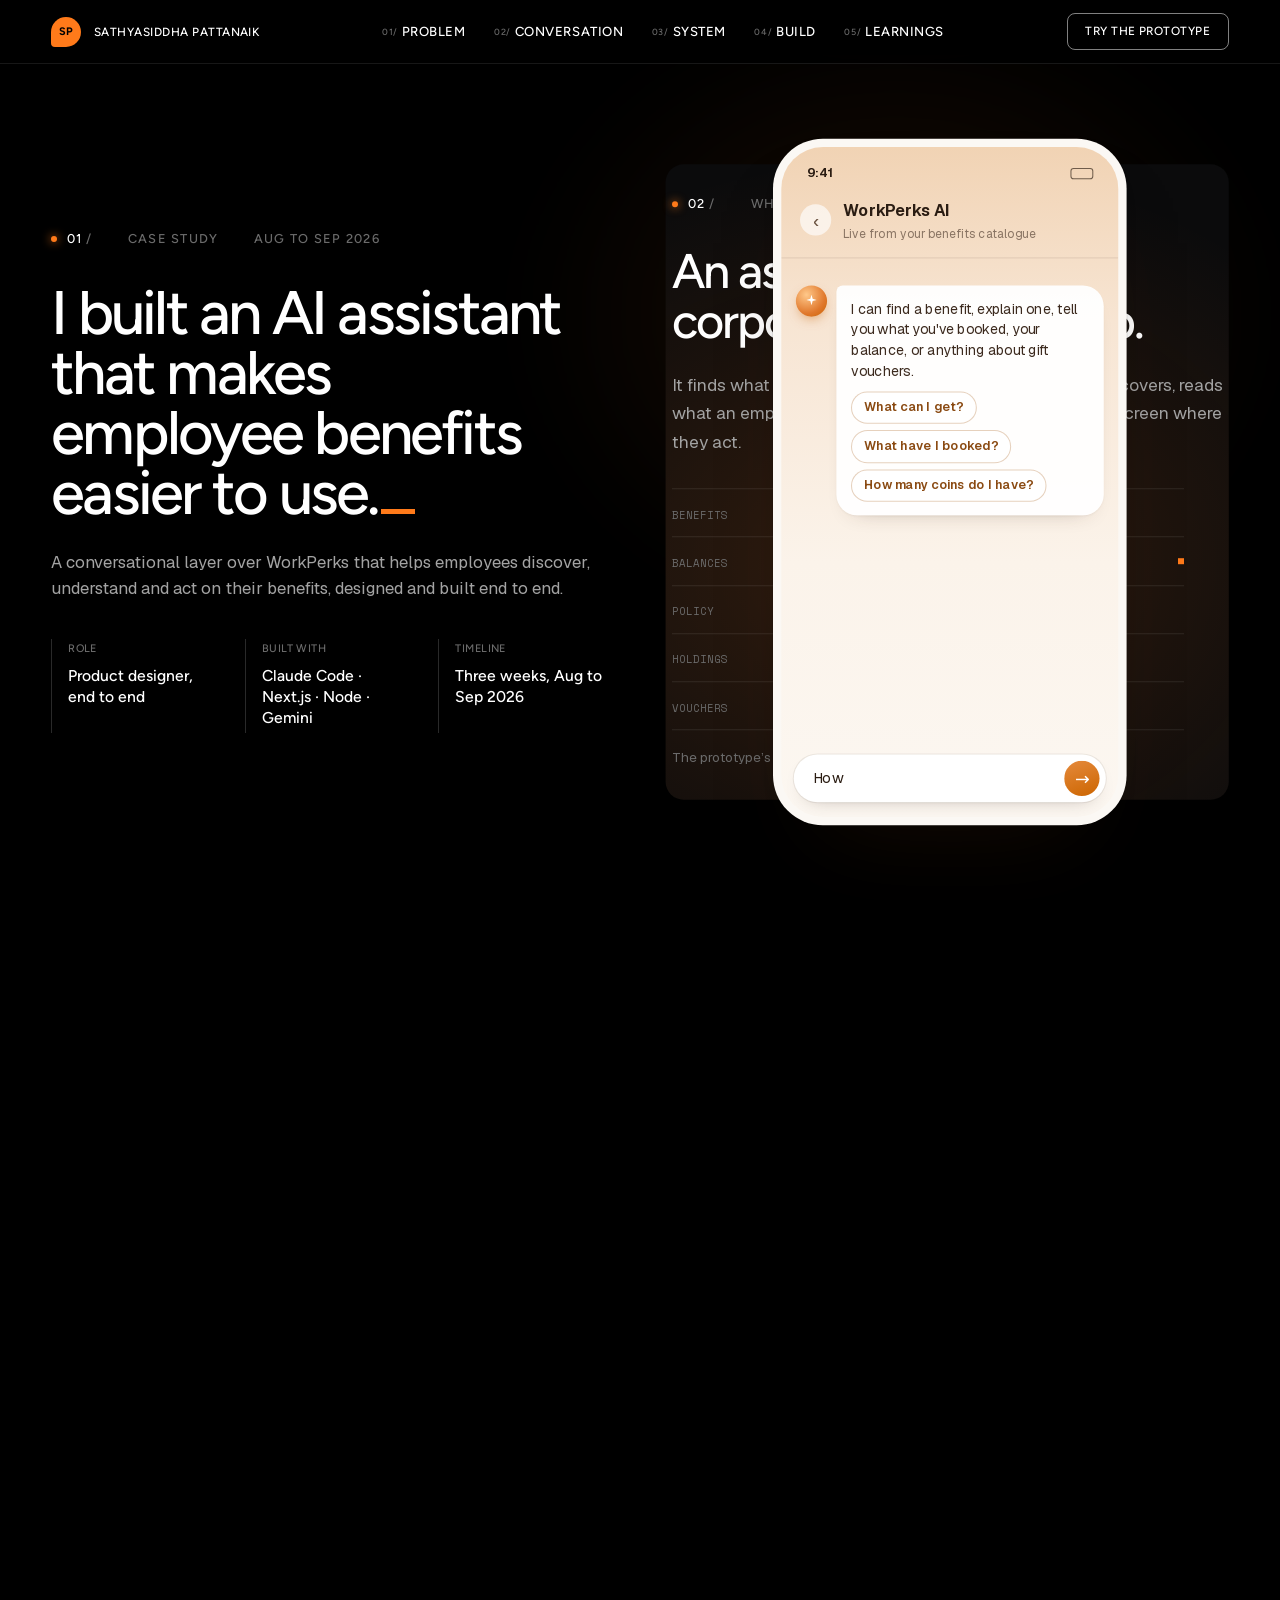
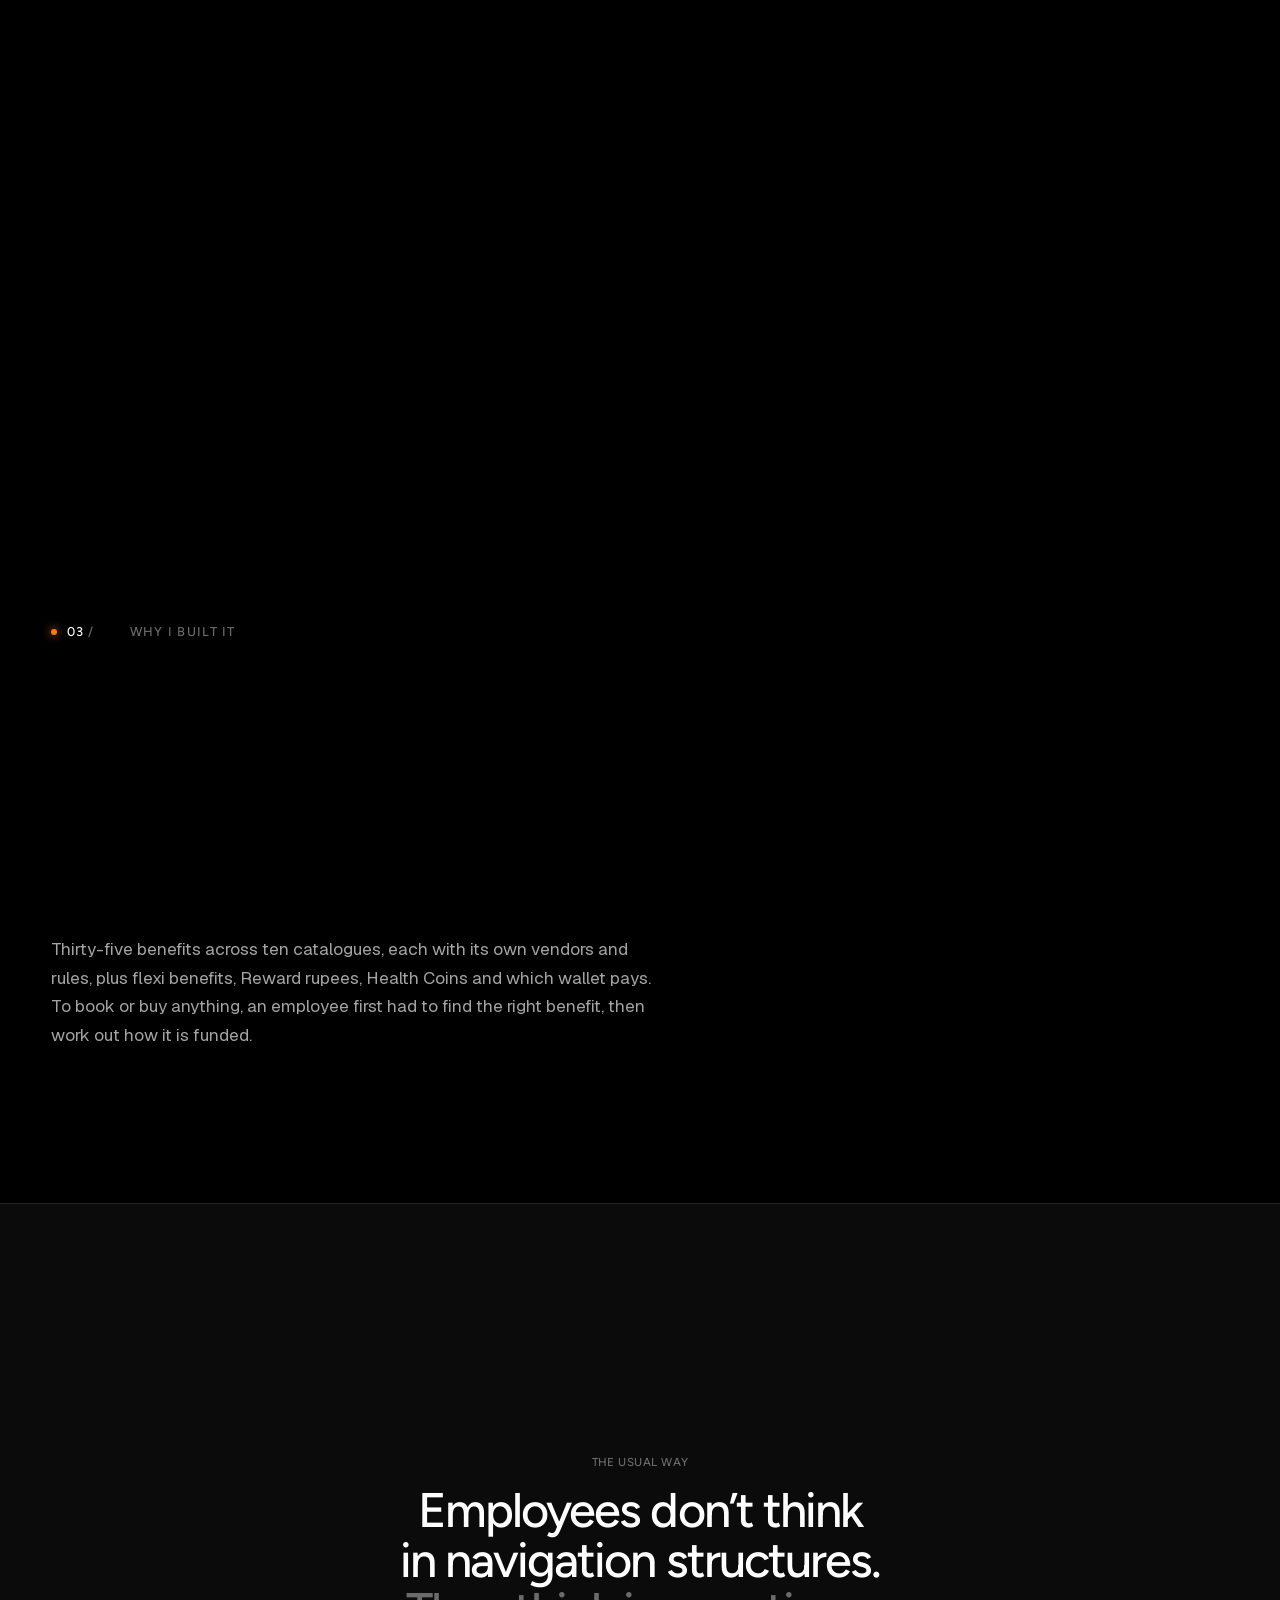
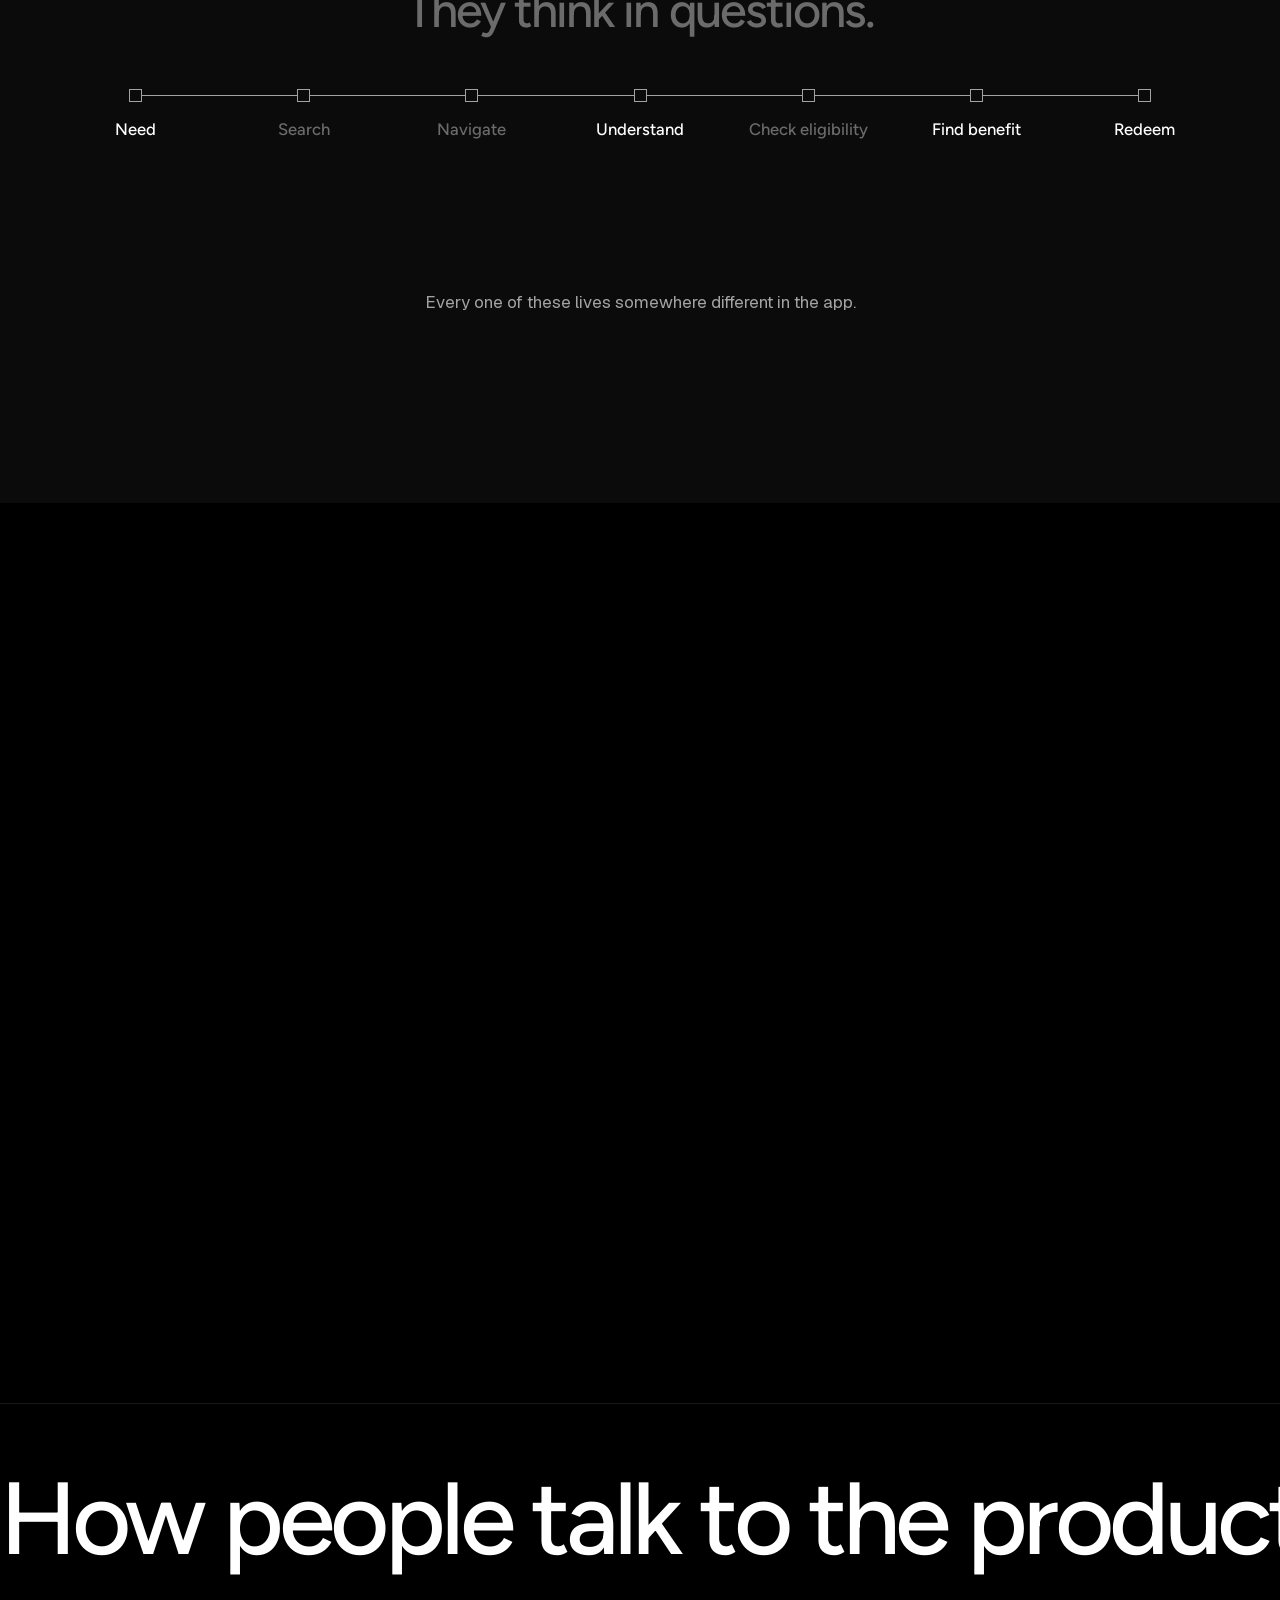
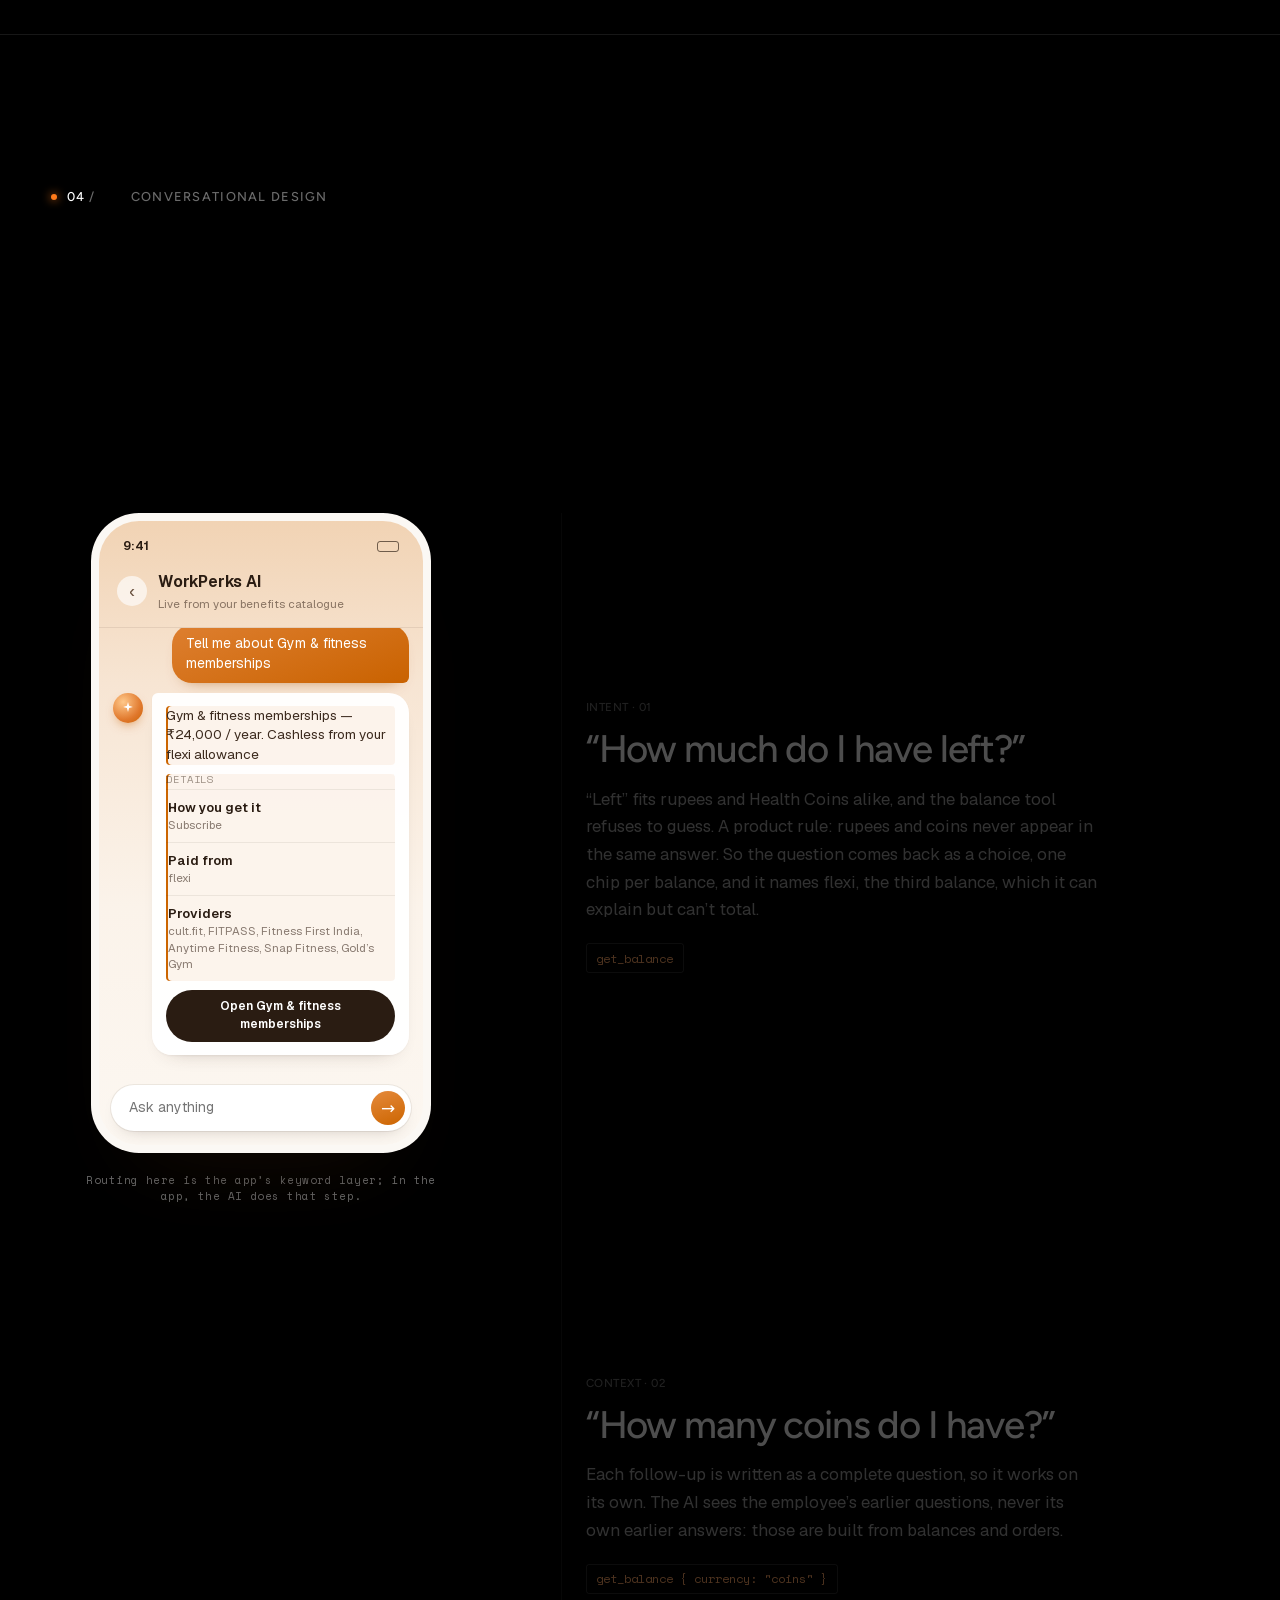
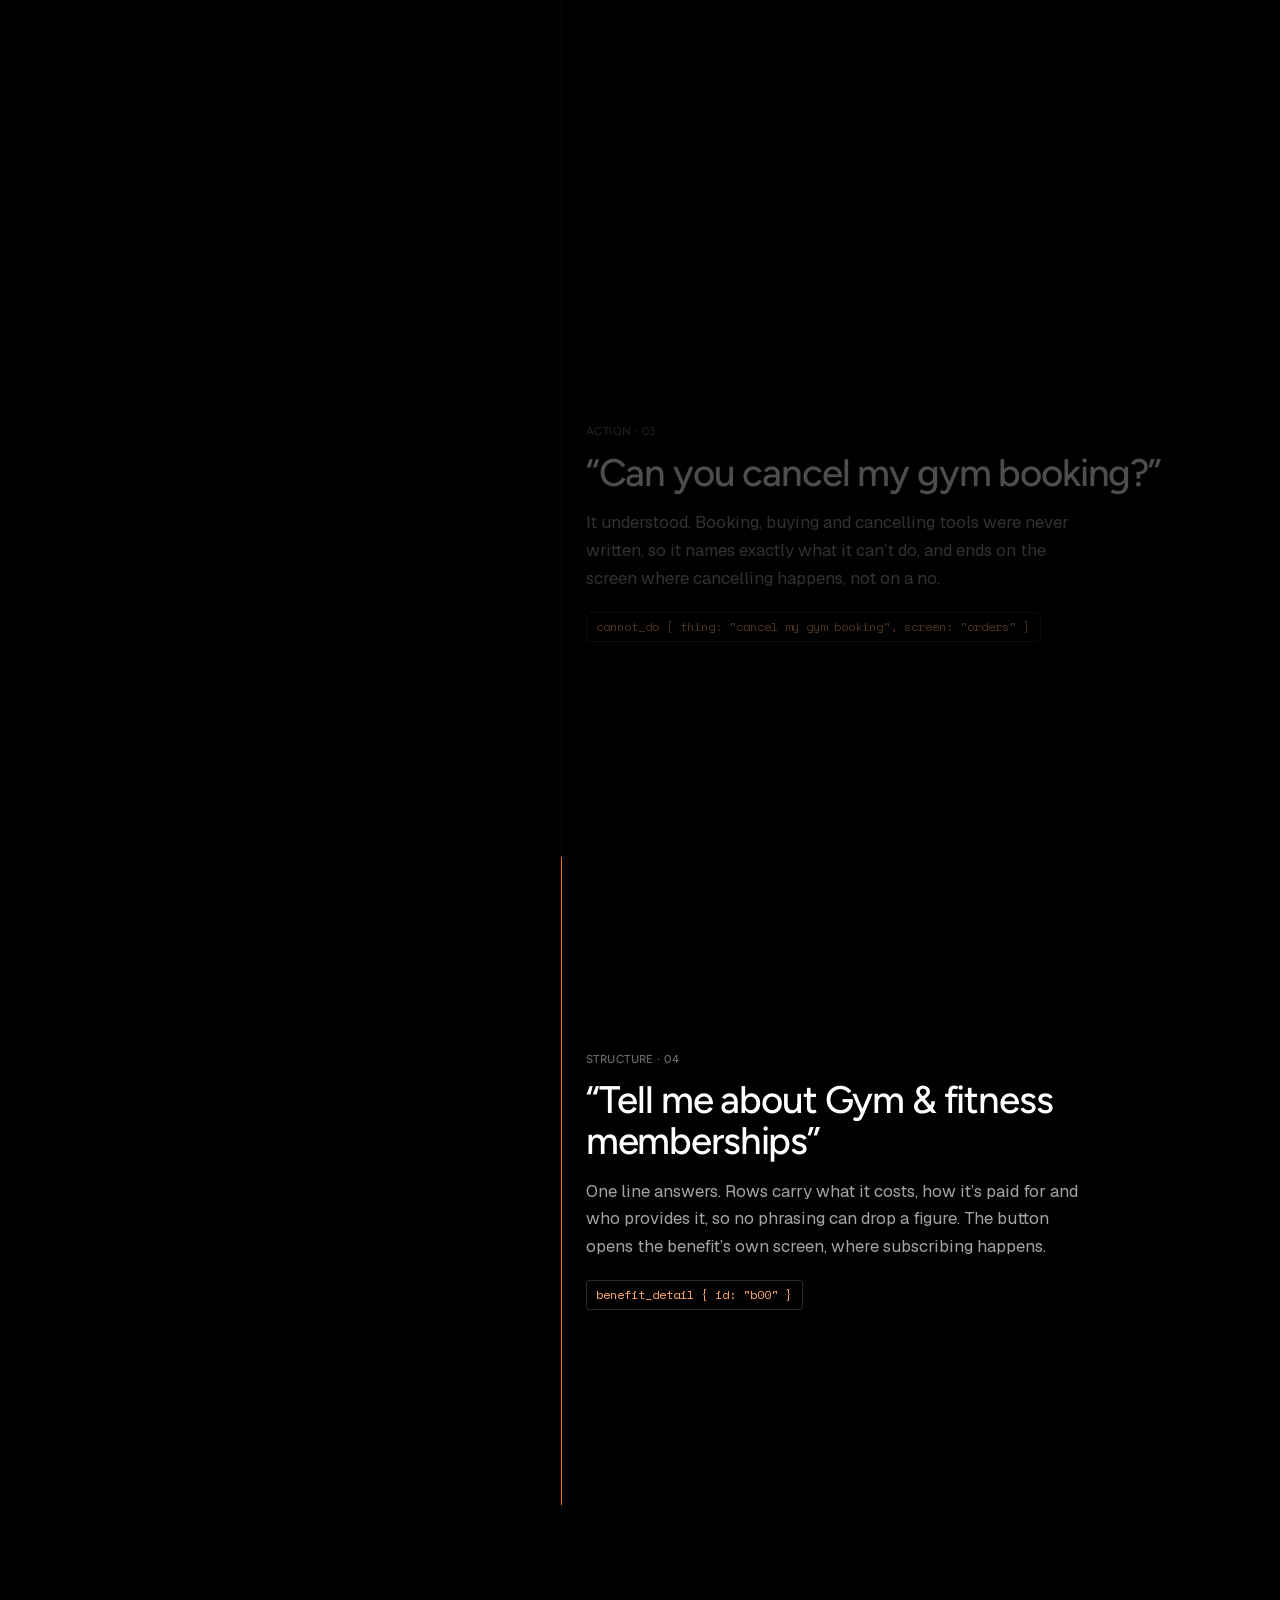
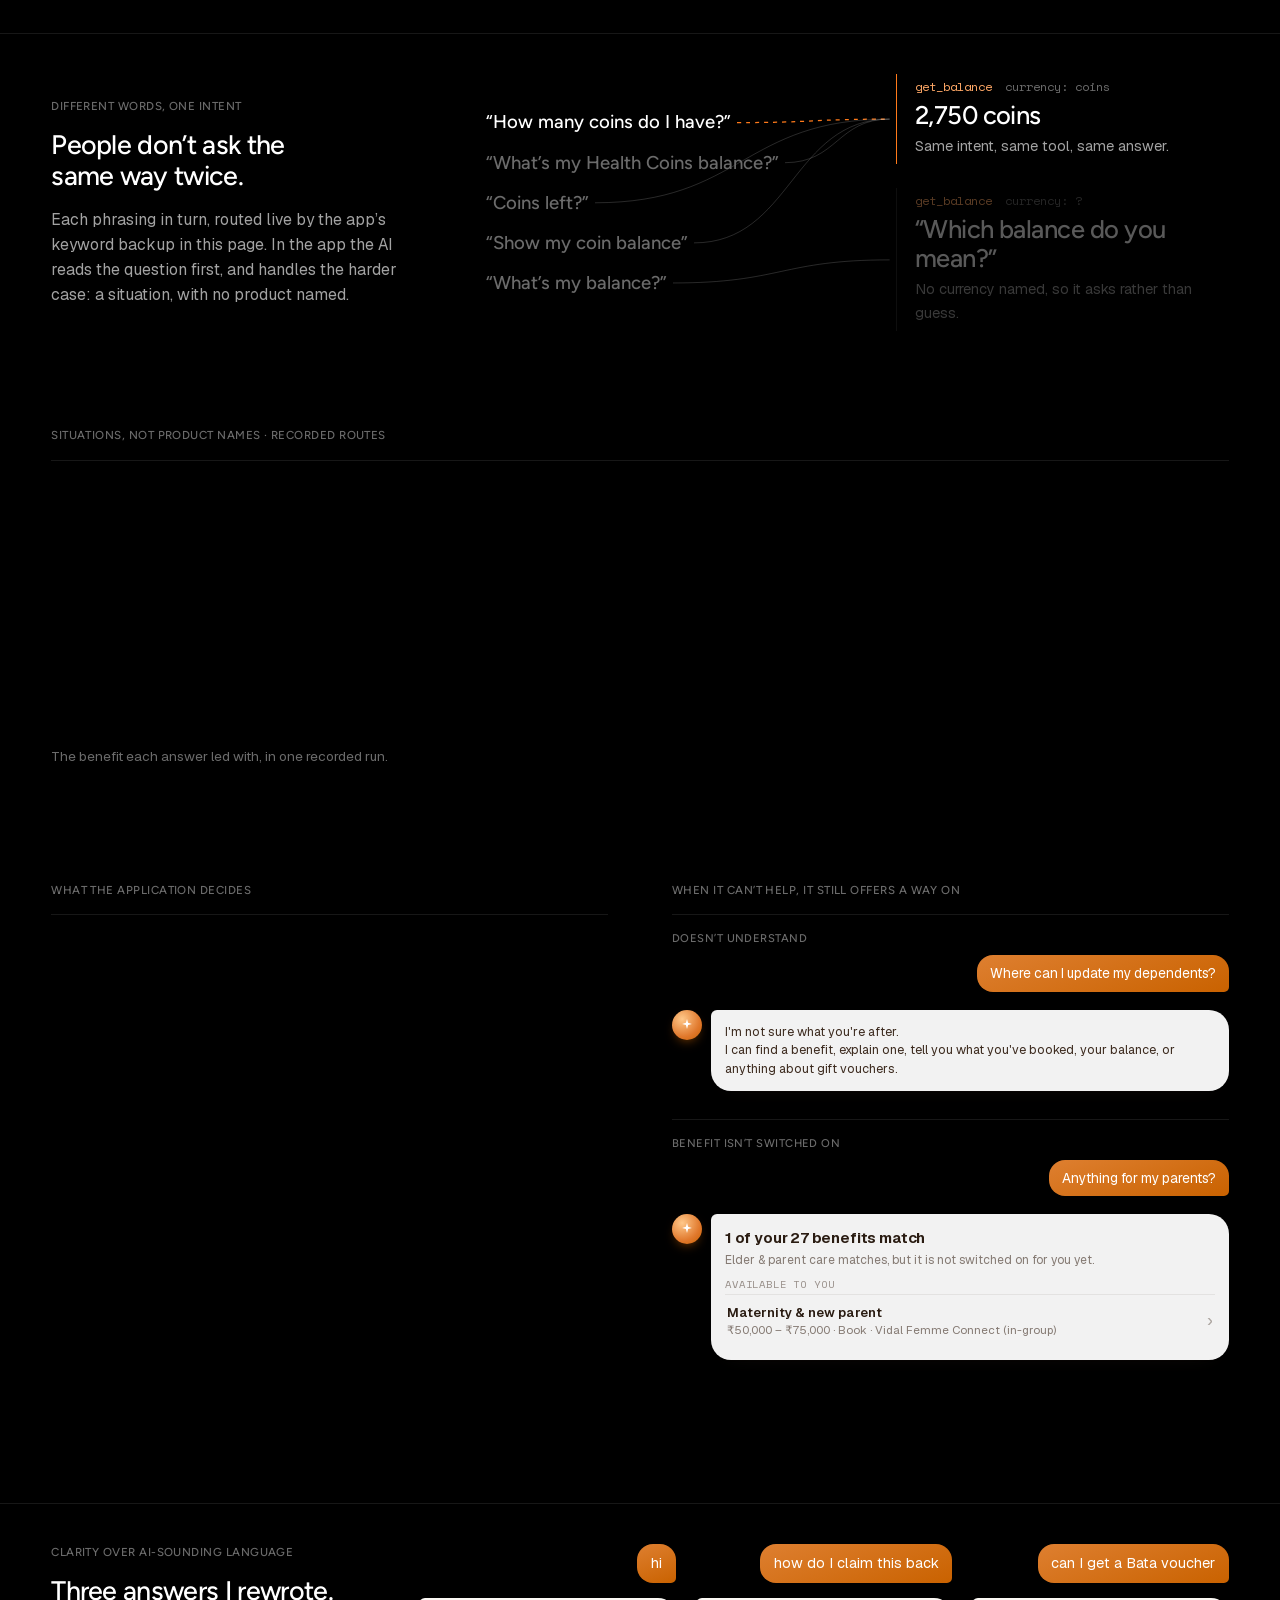
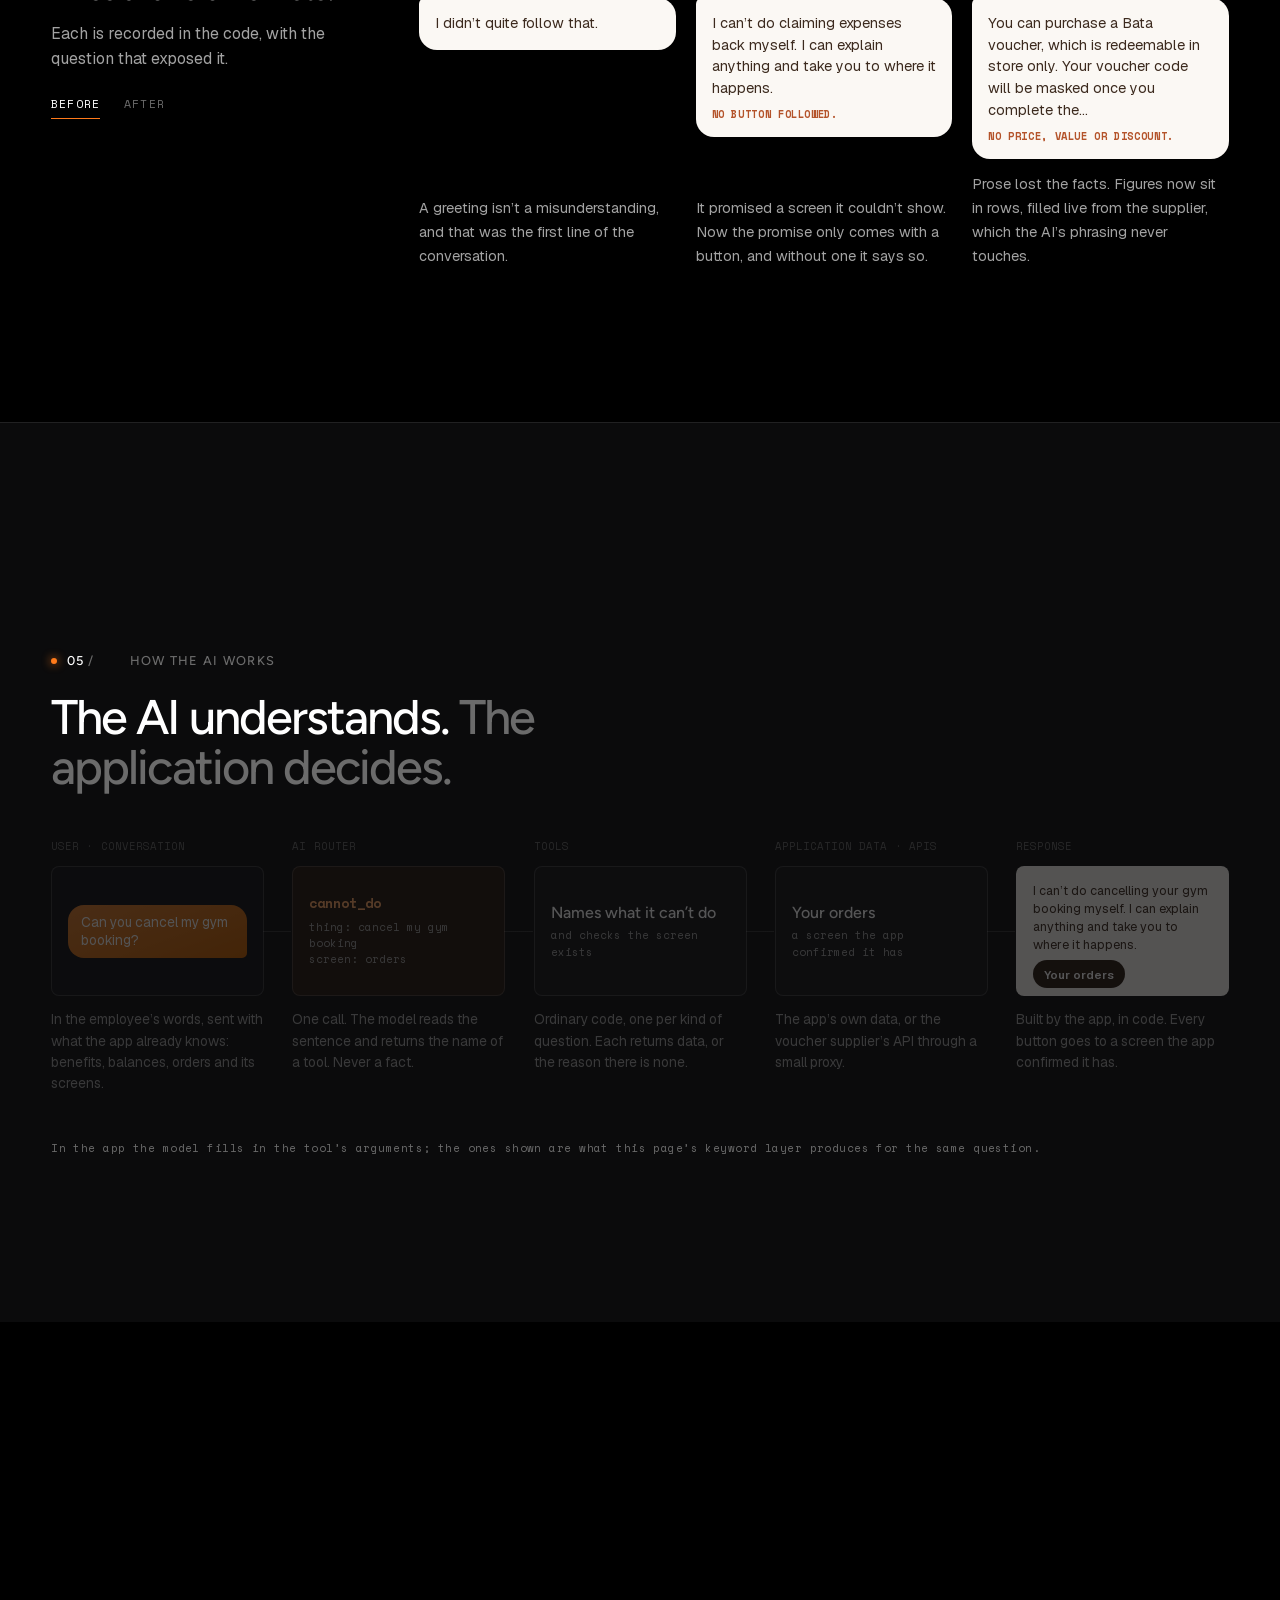
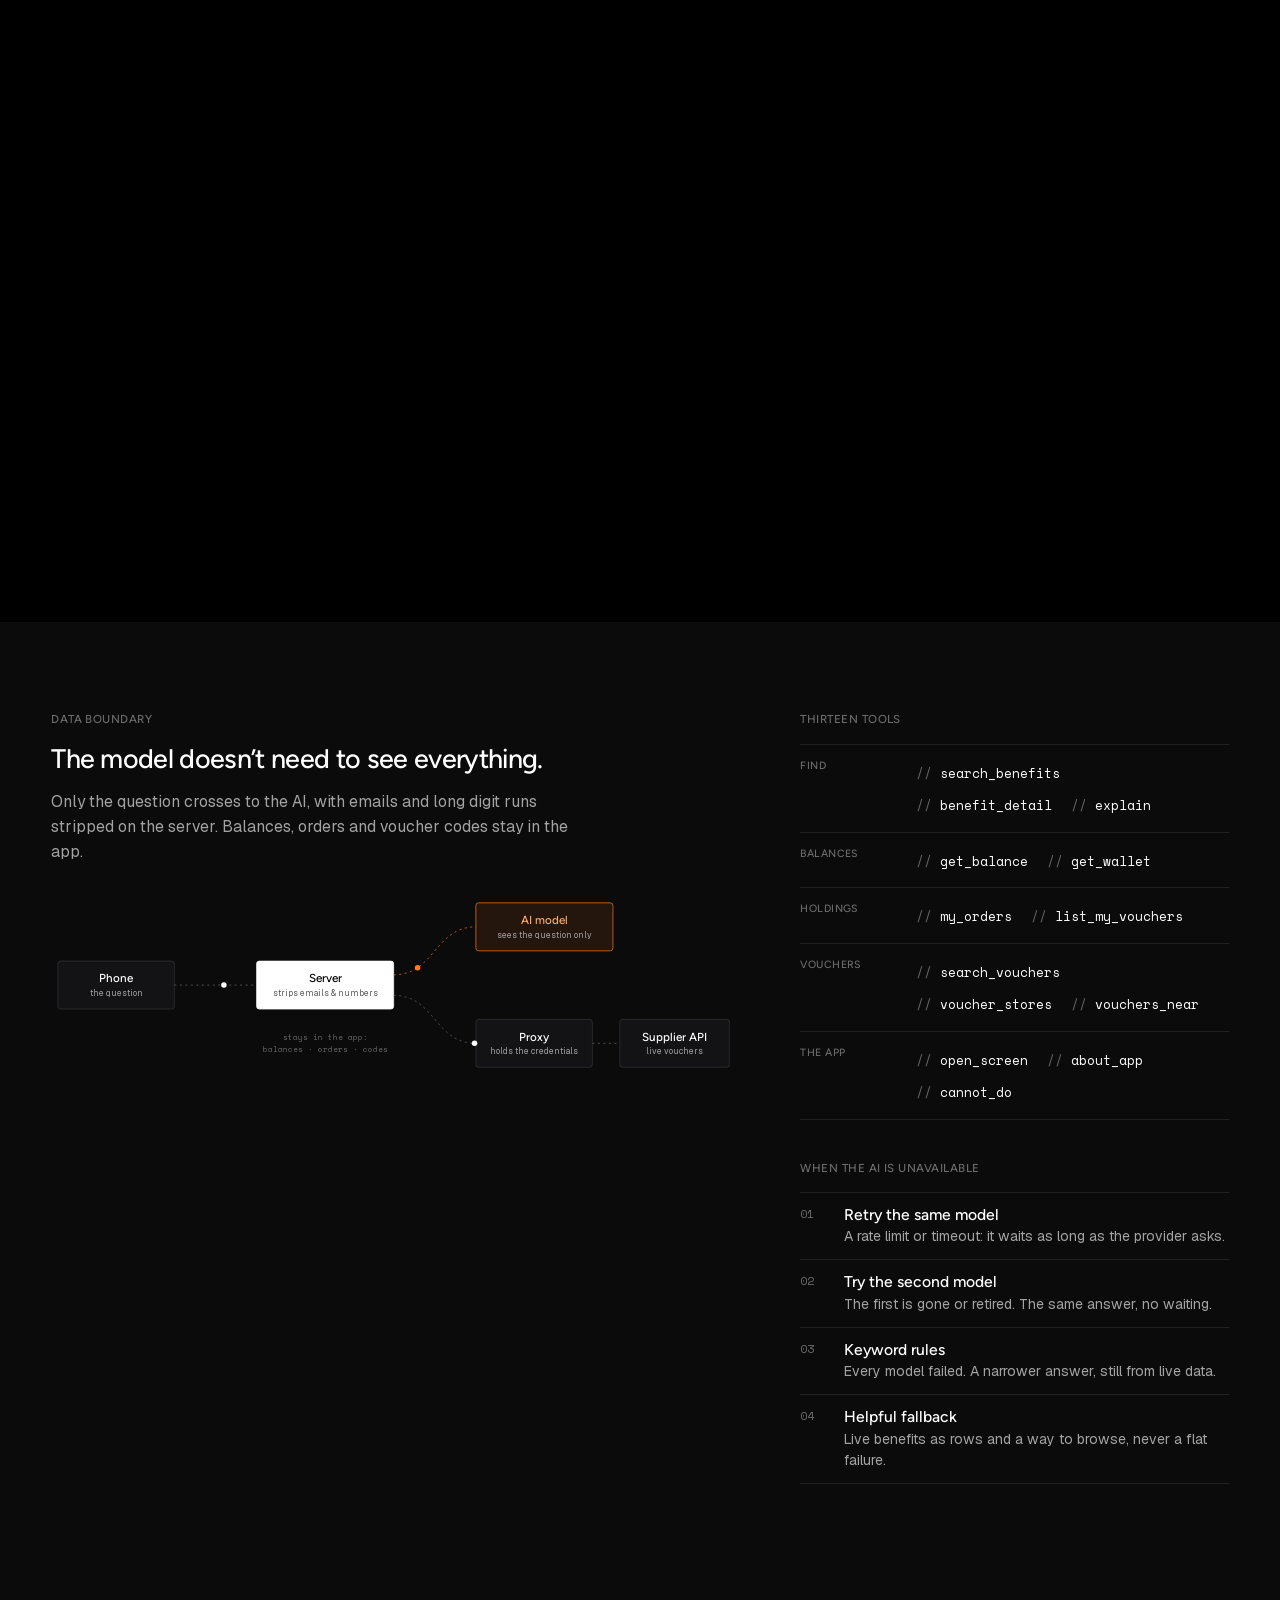
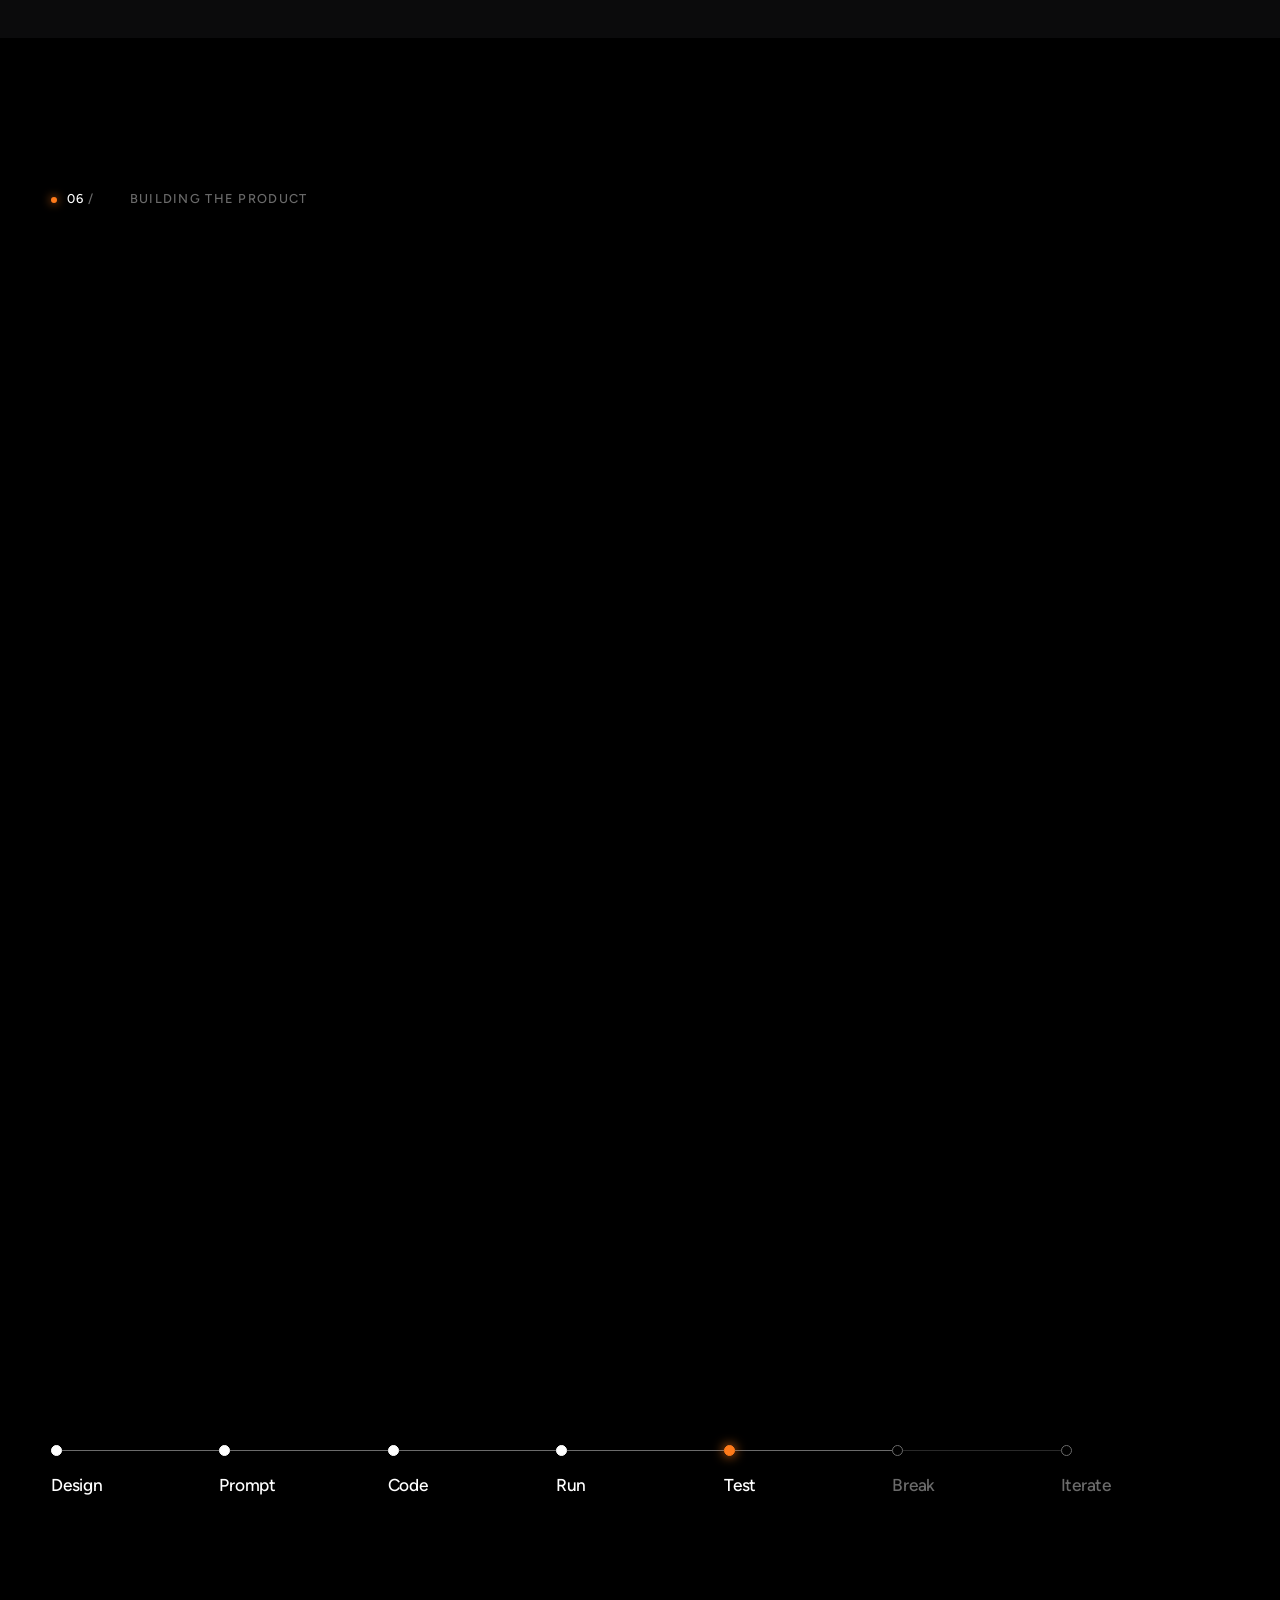
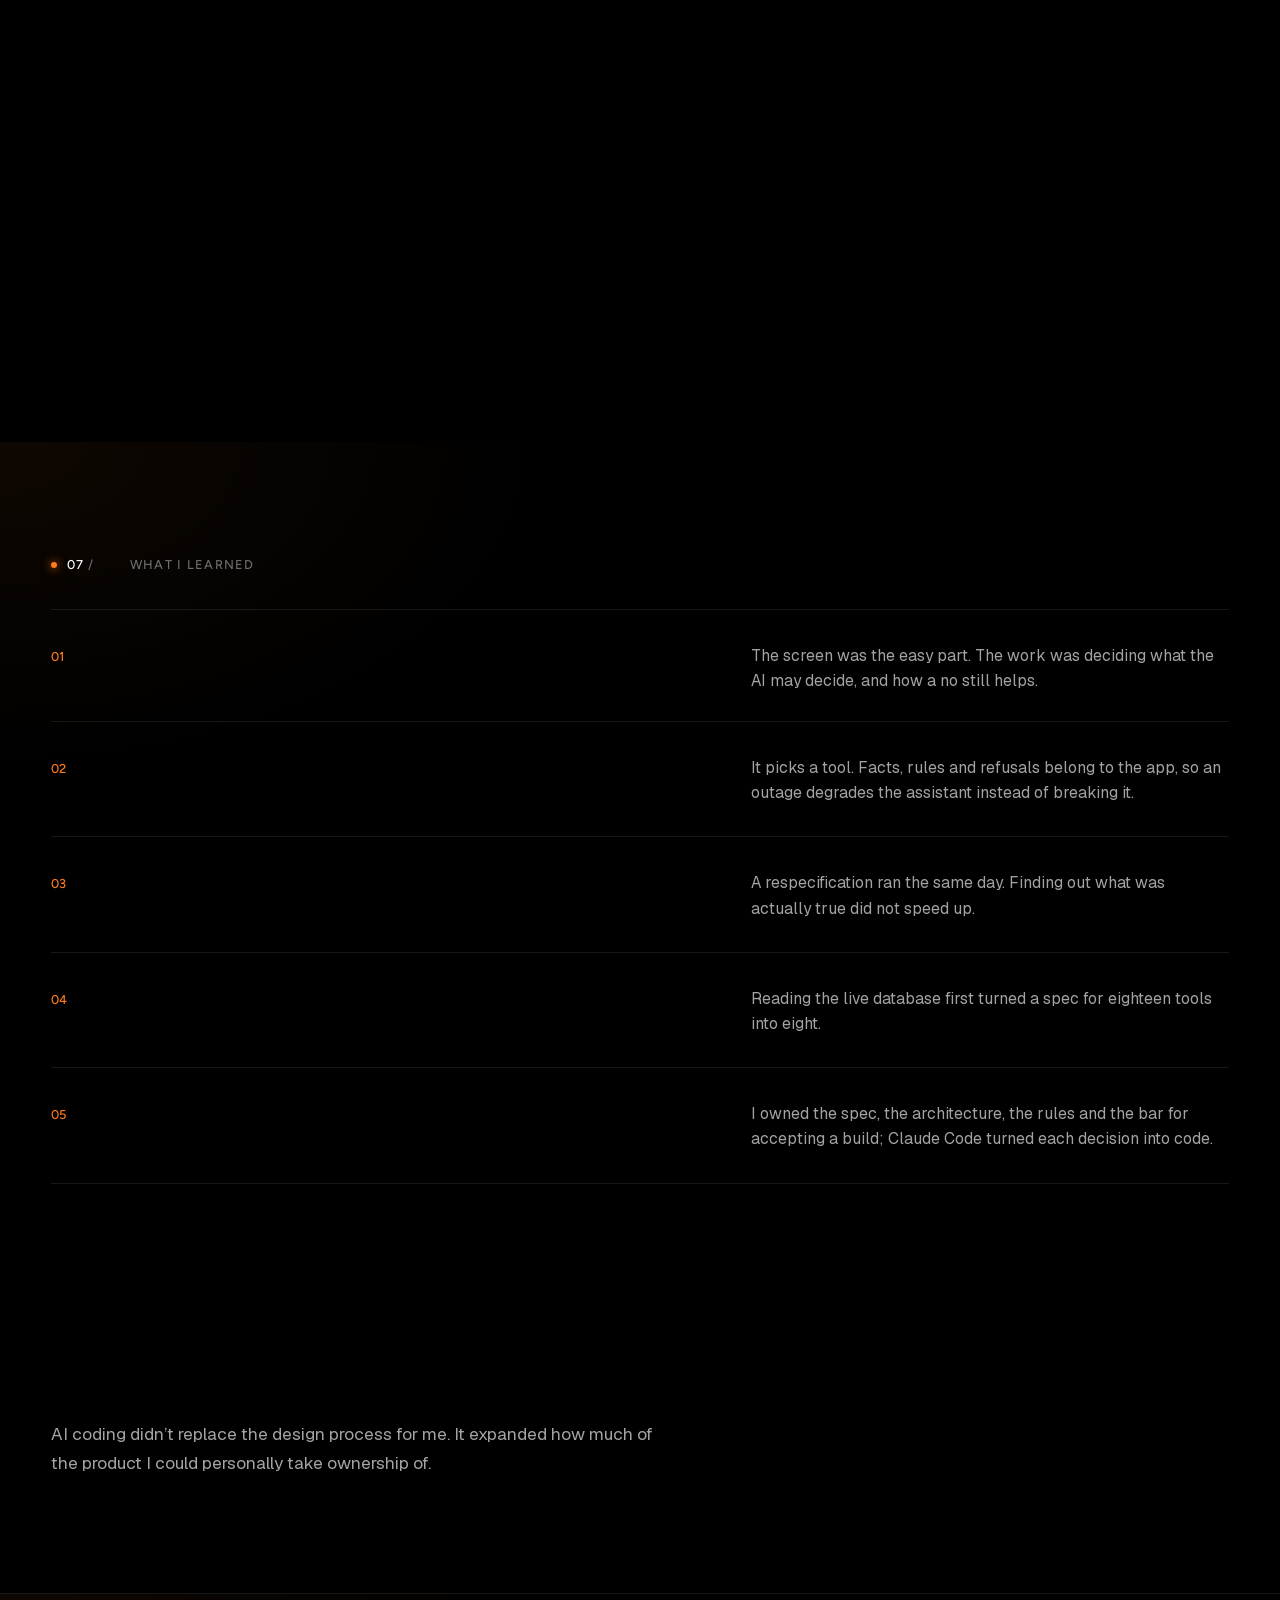
==== commit 249b9d53: "Publish the new case study to the main link The black edition shared across the three case studies (" ====
--- a/index.html
+++ b/index.html
@@ -3,1304 +3,393 @@
 <head>
 <meta charset="utf-8">
 <meta name="viewport" content="width=device-width, initial-scale=1">
-<meta name="color-scheme" content="light">
-<meta name="theme-color" content="#0B0E14">
-<link rel="icon" href="data:image/svg+xml,%3Csvg xmlns='http://www.w3.org/2000/svg' viewBox='0 0 32 32'%3E%3Crect width='32' height='32' rx='7' fill='%230B0E14'/%3E%3Ccircle cx='16' cy='16' r='6' fill='%2315665A'/%3E%3C/svg%3E">
+<meta name="color-scheme" content="dark">
+<meta name="theme-color" content="#111214">
+<link rel="icon" href="data:image/svg+xml,%3Csvg xmlns='http://www.w3.org/2000/svg' viewBox='0 0 32 32'%3E%3Crect width='32' height='32' rx='4' fill='%23111214'/%3E%3Ccircle cx='16' cy='16' r='6' fill='%23FF8A3D'/%3E%3C/svg%3E">
 <title>WorkPerks Chatbot, a product design case study</title>
-<meta name="description" content="Product design case study. I designed and vibe-coded an AI benefits assistant that helps employees discover, understand and navigate workplace benefits in plain language, and the system behaviour behind it.">
-<link rel="preload" href="public/fonts/BricolageGrotesque-600-latin.woff2" as="font" type="font/woff2" crossorigin>
+<meta name="description" content="I built an AI assistant that makes employee benefits easier to use, designed and built end to end.">
+<link rel="preload" href="public/fonts/figtree-var.woff2" as="font" type="font/woff2" crossorigin>
 <link rel="preload" href="public/fonts/Geist-var-latin.woff2" as="font" type="font/woff2" crossorigin>
-<link rel="preload" href="public/screens/flow-ask.gif" as="image" fetchpriority="high">
 <link rel="stylesheet" href="fonts.css">
-<link rel="stylesheet" href="styles.css">
+<link rel="stylesheet" href="story.css">
+<script>document.documentElement.classList.add('js');</script>
 </head>
 <body>
-
-<a class="skip" href="#problem">Skip to the case study</a>
-
-<header class="topbar" data-nav="named" data-tone="dark">
-  <a class="tb-home" href="https://uxsiddha.github.io/home"><span aria-hidden="true">&larr;</span> Return to home</a>
-  <a class="tb-mark" href="#top">WorkPerks Chatbot</a>
-
-  <nav class="rail is-named" aria-label="Sections">
-    <ol>
-      <li><a href="#problem"><span class="r-num">01</span><span class="r-name">Problem</span></a></li>
-      <li><a href="#how"><span class="r-num">02</span><span class="r-name">How it works</span></a></li>
-      <li><a href="#try"><span class="r-num">03</span><span class="r-name">Try this</span></a></li>
-      <li><a href="#learnings"><span class="r-num">04</span><span class="r-name">What I learnt</span></a></li>
-    </ol>
+<a class="skip" href="#built">Skip to the case study</a>
+
+<header class="bar" aria-label="Case study">
+  <a class="bar-id" href="https://uxsiddha.github.io/home"><b>SP</b><span>Sathyasiddha Pattanaik</span></a>
+  <nav class="bar-nav" aria-label="Chapters">
+    <a class="slink" href="#problem"><sup>01/</sup>Problem</a><a class="slink" href="#conv-design"><sup>02/</sup>Conversation</a><a class="slink" href="#works"><sup>03/</sup>System</a><a class="slink" href="#building"><sup>04/</sup>Build</a><a class="slink" href="#learnings"><sup>05/</sup>Learnings</a>
   </nav>
-  <button class="tb-index" type="button" aria-expanded="false" aria-controls="index-panel">
-    <span class="tb-num" aria-hidden="true"></span>
-    <span class="tb-name">Index</span>
-    <span class="tb-plus" aria-hidden="true"></span>
-  </button>
-  <span class="tb-progress" aria-hidden="true"><span><svg viewBox="0 0 24 24" focusable="false"><circle class="tb-trk" cx="12" cy="12" r="10"/><circle class="tb-arc" cx="12" cy="12" r="10"/></svg></span></span>
+  <a class="btn btn-solid" href="#try">Try the prototype</a>
+  <span class="bar-progress" aria-hidden="true"><i></i></span>
 </header>
 
-<nav class="index-panel" id="index-panel" aria-label="Sections" hidden>
-  <ol>
-    <li><a href="#problem"><span>01</span>Problem statement</a></li>
-    <li><a href="#how"><span>02</span>How it works</a></li>
-    <li><a href="#try"><span>03</span>Try this</a></li>
-    <li><a href="#learnings"><span>04</span>What I learnt</a></li>
-  </ol>
-</nav>
-
-
-
-<!-- ================================================================ HERO -->
-<section class="hero dark" id="top" aria-label="Introduction">
-  <div class="wrap hero-head">
-    <p class="kicker">Product design case study &middot; AI product &middot; Aug&ndash;Sep 2026
-      <span class="hero-state"><span class="live-dot" aria-hidden="true"></span>Working prototype, read only</span></p>
-
-    <h1 class="hero-title" aria-label="WorkPerks Chatbot">
-      <span class="word" aria-hidden="true"><span class="ch" style="--i:0">W</span><span class="ch" style="--i:1">o</span><span class="ch" style="--i:2">r</span><span class="ch" style="--i:3">k</span><span class="ch" style="--i:4">P</span><span class="ch" style="--i:5">e</span><span class="ch" style="--i:6">r</span><span class="ch" style="--i:7">k</span><span class="ch" style="--i:8">s</span></span>
-      <span class="word" aria-hidden="true"><span class="ch" style="--i:10">C</span><span class="ch" style="--i:11">h</span><span class="ch" style="--i:12">a</span><span class="ch" style="--i:13">t</span><span class="ch" style="--i:14">b</span><span class="ch" style="--i:15">o</span><span class="ch" style="--i:16">t</span></span>
-    </h1>
-
-    <!-- roles, then the overview, then the chatbot itself -->
-    <div class="hero-foot is-simple">
-      <dl class="meta">
-        <div><dt>My role</dt><dd>Product designer,<br>end to end</dd></div>
-        <div class="meta-wide"><dt>What I owned</dt><dd>Problem framing, conversation design, the AI interaction model, capabilities and guardrails, UX writing, the spec and its acceptance criteria, API investigation, testing</dd></div>
-        <div><dt>Built with</dt><dd>Claude Code, as partner<br>Next.js, Node, Gemini</dd></div>
-        <div><dt>Timeline</dt><dd>Aug&ndash;Sep 2026, three weeks<br>prototype to handover</dd></div>
+<main id="main">
+
+<!-- ================================================= 01 HERO -> 02 WHAT I BUILT
+     One pinned stage, one phone. The headline gives way to the product as the
+     phone crosses the stage; a lighter surface opens behind it. -->
+<section class="act-a pin" id="top" data-pin data-span="0.7" aria-labelledby="hero-h">
+  <div class="pin-stage">
+    <div class="a-surface" aria-hidden="true"></div>
+    <div class="wrap a-grid">
+      <div class="a-hero">
+        <div class="mark"><span>01</span><span>Case study</span><span>Aug to Sep 2026</span></div>
+        <h1 id="hero-h" class="h-hero">I built an AI assistant that makes employee benefits easier to use.<span class="cur" aria-hidden="true"></span></h1>
+        <p class="lede">A conversational layer over WorkPerks that helps employees discover, understand and act on their benefits, designed and built end to end.</p>
+        <dl class="cols">
+          <div><dt>Role</dt><dd>Product designer, end to end</dd></div>
+          <div><dt>Built with</dt><dd>Claude Code &middot; Next.js &middot; Node &middot; Gemini</dd></div>
+          <div><dt>Timeline</dt><dd>Three weeks, Aug to Sep 2026</dd></div>
+        </dl>
+      </div>
+      <div class="a-phone"><div class="phone" id="phone-hero"></div></div>
+      <div class="a-built" id="built">
+        <div class="mark"><span>02</span><span>What I built</span></div>
+        <h2 class="h-sec" id="built-h" tabindex="-1">An assistant inside a corporate benefits app.</h2>
+        <p class="body">It finds what the company offers, explains what a benefit covers, reads what an employee already holds, and takes them to the screen where they act.</p>
+        <ol class="asks is-auto" id="built-asks" aria-label="The questions the phone is answering">
+          <li data-q="What can I get?"><span>Benefits</span>What can I get?</li>
+          <li data-q="How many coins do I have?"><span>Balances</span>How many coins do I have?</li>
+          <li data-q="What is flexi?"><span>Policy</span>What is flexi?</li>
+          <li data-q="Show me my orders."><span>Holdings</span>Show me my orders.</li>
+          <li data-q="Can I get a voucher?"><span>Vouchers</span>Can I get a voucher?</li>
+        </ol>
+        <p class="fine">The prototype&rsquo;s own tools and renderer, running in this page.</p>
+      </div>
+    </div>
+  </div>
+</section>
+
+<!-- ================================================= 03 WHY I BUILT IT -->
+<section class="sec problem" id="problem" aria-labelledby="problem-h">
+  <div class="wrap">
+    <div class="mark"><span>03</span><span>Why I built it</span></div>
+    <h2 id="problem-h" class="h-statement rv">The problem wasn&rsquo;t a lack of benefits. <em>It was the effort required to use them.</em></h2>
+    <div class="pb-row">
+      <p class="body">Thirty-five benefits across ten catalogues, each with its own vendors and rules, plus flexi benefits, Reward rupees, Health Coins and which wallet pays. To book or buy anything, an employee first had to find the right benefit, then work out how it is funded.</p>
+      <dl class="figs">
+        <div><dt>Benefits</dt><dd>35</dd></div>
+        <div><dt>Catalogues</dt><dd>10</dd></div>
+        <div><dt>Currencies</dt><dd>3</dd></div>
       </dl>
     </div>
-
-    <div class="hero-overview" id="overview">
-      <p class="label">Overview</p>
-      <p class="ho-line">I designed and vibe-coded an AI assistant inside a corporate benefits app. Employees ask in their own
-        words and it tells them what they can get, what a benefit covers and what they already have, then takes them to the
-        screen where they act. It informs; it never books, buys or changes anything.</p>
-    </div>
-  </div>
-
-  <figure class="hero-visual">
-    <div class="hv-scale">
-      <div class="hero-stage">
-
-        <div class="hero-device">
-          <img src="public/screens/flow-ask.gif" width="840" height="1760"
-               alt="Animation of one interaction. The assistant&rsquo;s fresh state; the question what can I get is sent and a thinking indicator appears; the answer arrives, eight of thirty-five benefits matching as numbered rows; then the screen reached by tapping the first row, Gym and fitness memberships, with its price, what it covers and a subscribe button."
-               fetchpriority="high" decoding="async">
-        </div>
-
-      </div>
-      <figcaption>A real answer from the prototype: ask, get ranked results, tap one.</figcaption>
-    </div>
-  </figure>
-</section>
-
-
-<main>
-
-<!-- ============================================================ 02 PROBLEM -->
-<section class="has-kgrid" id="problem" data-title="Problem statement">
-  <canvas class="kgrid" aria-hidden="true"></canvas>
-  <div class="wrap">
-    <p class="sec-idx" data-reveal><span>01</span>Problem statement</p>
-    <h2 class="sec-title xl" data-reveal>Employees struggle to find the right benefit and get a simple task done in WorkPerks.</h2>
-
-    <dl class="ps" data-reveal>
-      <div>
-        <dt>Why it happens</dt>
-        <dd>To book or buy anything, they first have to browse thirty-five benefits across ten catalogues, and understand
-        flexi benefits, Reward rupees, Health Coins and which wallet pays.</dd>
-      </div>
-      <div>
-        <dt>What we&rsquo;re solving</dt>
-        <dd>Let employees ask in their own words and land on the right benefit, ready to book or buy, without learning the
-        platform first.</dd>
-      </div>
+  </div>
+</section>
+
+<!-- the usual journey collapses into one question -->
+<section class="act-c pin" id="journey" data-pin data-span="0.75" aria-labelledby="journey-h">
+  <div class="pin-stage">
+    <div class="wrap c-wrap">
+      <div class="c-head">
+        <p class="kicker"><span class="c-l0">The usual way</span><span class="c-l1">With the assistant</span></p>
+        <h2 id="journey-h" class="h-sec">Employees don&rsquo;t think in navigation structures. <em>They think in questions.</em></h2>
+      </div>
+      <div class="c-flow">
+        <p class="c-old">Need &middot; Search &middot; Navigate &middot; Understand &middot; Check eligibility &middot; Find benefit &middot; Redeem</p>
+        <ol class="c-steps" aria-label="The journey, before and after">
+          <li class="keep"><i></i><span>Need</span></li>
+          <li class="drop"><i></i><span>Search</span></li>
+          <li class="drop"><i></i><span>Navigate</span></li>
+          <li class="swap"><i></i><span class="a">Understand</span><span class="b">Ask</span></li>
+          <li class="drop"><i></i><span>Check eligibility</span></li>
+          <li class="swap"><i></i><span class="a">Find benefit</span><span class="b">Understand</span></li>
+          <li class="swap"><i></i><span class="a">Redeem</span><span class="b">Act</span></li>
+        </ol>
+        <div class="c-ask" aria-hidden="true"><span class="c-typed" id="c-typed">Can I use this for Cult?</span><i>&rarr;</i></div>
+      </div>
+      <p class="c-note"><span class="c-n0">Every one of these lives somewhere different in the app.</span><span class="c-n1">In the assistant, they all start in the same place.</span></p>
+    </div>
+  </div>
+</section>
+
+<div class="band" aria-hidden="true"><div class="band-track"><span>How people talk to the product</span><i></i><span>How people talk to the product</span><i></i><span>How people talk to the product</span><i></i><span>How people talk to the product</span><i></i></div></div>
+
+<!-- ================================================= 04 CONVERSATIONAL DESIGN -->
+<section class="sec cd" id="conv-design" aria-labelledby="cd-h">
+  <div class="wrap cd-intro">
+    <div class="mark"><span>04</span><span>Conversational design</span></div>
+    <h2 id="cd-h" class="h-statement rv">I didn&rsquo;t just design the chat interface. <em>I designed how users communicate with the product.</em></h2>
+  </div>
+  <div class="wrap story" id="story">
+    <div class="story-phone">
+      <div class="story-stick">
+        <div class="phone" id="phone-cd"></div>
+        <figure class="cd-app" id="cd-app" aria-hidden="true"><img alt="" loading="lazy" decoding="async"></figure>
+        <p class="story-src">Routing here is the app&rsquo;s keyword layer; in the app, the AI does that step.</p>
+      </div>
+    </div>
+    <ol class="story-steps" id="story-steps">
+      <li data-step="0">
+        <p class="st-k">Intent &middot; 01</p>
+        <h3>&ldquo;How much do I have left?&rdquo;</h3>
+        <p>&ldquo;Left&rdquo; fits rupees and Health Coins alike, and the balance tool refuses to guess. A product rule: rupees and coins never appear in the same answer. So the question comes back as a choice, one chip per balance, and it names flexi, the third balance, which it can explain but can&rsquo;t total.</p>
+        <code class="st-route"></code>
+      </li>
+      <li data-step="1">
+        <p class="st-k">Context &middot; 02</p>
+        <h3>&ldquo;How many coins do I have?&rdquo;</h3>
+        <p>Each follow-up is written as a complete question, so it works on its own. The AI sees the employee&rsquo;s earlier questions, never its own earlier answers: those are built from balances and orders.</p>
+        <code class="st-route"></code>
+      </li>
+      <li data-step="2">
+        <p class="st-k">Action &middot; 03</p>
+        <h3>&ldquo;Can you cancel my gym booking?&rdquo;</h3>
+        <p>It understood. Booking, buying and cancelling tools were never written, so it names exactly what it can&rsquo;t do, and ends on the screen where cancelling happens, not on a no.</p>
+        <code class="st-route"></code>
+      </li>
+      <li data-step="3">
+        <p class="st-k">Structure &middot; 04</p>
+        <h3>&ldquo;Tell me about Gym &amp; fitness memberships&rdquo;</h3>
+        <p>One line answers. Rows carry what it costs, how it&rsquo;s paid for and who provides it, so no phrasing can drop a figure. The button opens the benefit&rsquo;s own screen, where subscribing happens.</p>
+        <code class="st-route"></code>
+      </li>
+    </ol>
+  </div>
+
+  <div class="wrap phr">
+    <div class="phr-l">
+      <p class="kicker">Different words, one intent</p>
+      <h3 class="h-sub">People don&rsquo;t ask the same way twice.</h3>
+      <p class="body-sm">Each phrasing in turn, routed live by the app&rsquo;s keyword backup in this page. In the app the AI reads the question first, and handles the harder case: a situation, with no product named.</p>
+    </div>
+    <div class="cv" id="cv">
+      <ul class="cv-says" aria-label="Ways of asking"></ul>
+      <svg class="cv-lines" aria-hidden="true"></svg>
+      <div class="cv-outs">
+        <div class="cv-out" data-out="coins"><p class="cv-tool">get_balance <i>currency: coins</i></p><p class="cv-ans">2,750 coins</p><p class="cv-why">Same intent, same tool, same answer.</p></div>
+        <div class="cv-out" data-out="ask"><p class="cv-tool">get_balance <i>currency: ?</i></p><p class="cv-ans">&ldquo;Which balance do you mean?&rdquo;</p><p class="cv-why">No currency named, so it asks rather than guess.</p></div>
+      </div>
+    </div>
+  </div>
+
+  <div class="wrap rec">
+    <p class="kicker">Situations, not product names &middot; recorded routes</p>
+    <ol class="cv-rec" aria-label="Recorded routes">
+      <li><q>cough that won&rsquo;t go away, don&rsquo;t want a waiting room</q><b>Doctor consultations</b><i class="ok">Right</i></li>
+      <li><q>trying to give up cigarettes for months</q><b>Health programmes &amp; assessments</b><i class="ok">Right</i></li>
+      <li><q>tablets every day for my blood pressure</q><b>Pharmacy &amp; medical supplies</b><i class="ok">Right</i></li>
+      <li><q>sleeping badly, running on empty</q><b>Digital challenges</b><i class="no">Wrong &rarr; Employee Assistance Programme</i></li>
+    </ol>
+    <p class="fine">The benefit each answer led with, in one recorded run.</p>
+  </div>
+
+  <div class="wrap trust">
+    <div class="tr">
+      <p class="kicker">What the application decides</p>
+      <dl class="scope">
+        <div><dt>It understands</dt><dd>Questions about benefits, balances, orders, gift vouchers and the app itself.</dd></div>
+        <div><dt>It can</dt><dd>Find, explain, read what you hold, and open the screen where you act.</dd></div>
+        <div><dt>It cannot</dt><dd>Book, buy, cancel or change a declaration. Those tools were never written.</dd></div>
+        <div><dt>It never</dt><dd>Shows a full voucher code, adds rupees to coins, invents an address, or answers from memory.</dd></div>
+      </dl>
+    </div>
+    <div class="tr tr-mini">
+      <p class="kicker">When it can&rsquo;t help, it still offers a way on</p>
+      <div class="mini" data-voice="Where can I update my dependents?" data-take="2"><p class="label">Doesn&rsquo;t understand</p></div>
+      <div class="mini" data-voice="Anything for my parents?" data-take="2"><p class="label">Benefit isn&rsquo;t switched on</p></div>
+    </div>
+  </div>
+
+  <div class="wrap ba-wrap">
+    <div class="ba-head">
+      <p class="kicker">Clarity over AI-sounding language</p>
+      <h3 class="h-sub">Three answers I rewrote.</h3>
+      <p class="body-sm">Each is recorded in the code, with the question that exposed it.</p>
+      <p class="ba-switch" aria-hidden="true"><span data-ba="before" class="is-on">Before</span><span data-ba="after">After</span></p>
+    </div>
+    <ol class="ba" id="ba">
+      <li>
+        <p class="ba-q">hi</p>
+        <div class="ba-b is-before"><p>I didn&rsquo;t quite follow that.</p></div>
+        <div class="ba-b is-after"><p>I can find a benefit, explain one, tell you what you&rsquo;ve booked, your balance, or anything about gift vouchers.</p><p class="ba-chips"><i>What can I get?</i><i>What have I booked?</i><i>What vouchers do I have?</i></p></div>
+        <p class="ba-why">A greeting isn&rsquo;t a misunderstanding, and that was the first line of the conversation.</p>
+      </li>
+      <li>
+        <p class="ba-q">how do I claim this back</p>
+        <div class="ba-b is-before"><p>I can&rsquo;t do claiming expenses back myself. I can explain anything and take you to where it happens.</p><p class="ba-miss">No button followed.</p></div>
+        <div class="ba-b is-after"><p class="ba-lbl">When there&rsquo;s no screen to offer</p><p>I can&rsquo;t do claiming expenses back myself, and there is no screen in this app for it. I can explain how it works, or find you something else.</p></div>
+        <p class="ba-why">It promised a screen it couldn&rsquo;t show. Now the promise only comes with a button, and without one it says so.</p>
+      </li>
+      <li>
+        <p class="ba-q">can I get a Bata voucher</p>
+        <div class="ba-b is-before"><p>You can purchase a Bata voucher, which is redeemable in store only. Your voucher code will be masked once you complete the&hellip;</p><p class="ba-miss">No price, value or discount.</p></div>
+        <div class="ba-b is-after"><p>Yes, Bata is available at <i class="ba-f">price</i>, redeemed <i class="ba-f">where</i>.</p><p class="ba-rows"><span>Value</span><span>Redeemed</span><span>In stock</span></p><p class="ba-chips"><i>Where can I use my Bata voucher?</i></p></div>
+        <p class="ba-why">Prose lost the facts. Figures now sit in rows, filled live from the supplier, which the AI&rsquo;s phrasing never touches.</p>
+      </li>
+    </ol>
+  </div>
+</section>
+
+<!-- ================================================= 05 HOW THE AI WORKS -->
+<section class="act-e pin" id="works" data-pin data-span="0.75" aria-labelledby="works-h">
+  <div class="pin-stage">
+    <div class="wrap e-wrap">
+      <div class="e-head">
+        <div class="mark"><span>05</span><span>How the AI works</span></div>
+        <h2 id="works-h" class="h-sec">The AI understands. <em>The application decides.</em></h2>
+      </div>
+      <ol class="sys" id="sys" aria-label="One question, through the system">
+        <li data-k="0"><span class="sys-k">User &middot; conversation</span><div class="sys-node"><p class="sys-me">Can you cancel my gym booking?</p></div><p class="sys-p">In the employee&rsquo;s words, sent with what the app already knows: benefits, balances, orders and its screens.</p></li>
+        <li data-k="1"><span class="sys-k">AI router</span><div class="sys-node is-ai"><code>cannot_do</code><small>thing: cancel my gym booking<br>screen: orders</small></div><p class="sys-p">One call. The model reads the sentence and returns the name of a tool. Never a fact.</p></li>
+        <li data-k="2"><span class="sys-k">Tools</span><div class="sys-node"><b>Names what it can&rsquo;t do</b><small>and checks the screen exists</small></div><p class="sys-p">Ordinary code, one per kind of question. Each returns data, or the reason there is none.</p></li>
+        <li data-k="3"><span class="sys-k">Application data &middot; APIs</span><div class="sys-node"><b>Your orders</b><small>a screen the app confirmed it has</small></div><p class="sys-p">The app&rsquo;s own data, or the voucher supplier&rsquo;s API through a small proxy.</p></li>
+        <li data-k="4"><span class="sys-k">Response</span><div class="sys-node is-out"><p>I can&rsquo;t do cancelling your gym booking myself. I can explain anything and take you to where it happens.</p><span class="sys-btn">Your orders</span></div><p class="sys-p">Built by the app, in code. Every button goes to a screen the app confirmed it has.</p></li>
+      </ol>
+      <p class="sys-note">In the app the model fills in the tool&rsquo;s arguments; the ones shown are what this page&rsquo;s keyword layer produces for the same question.</p>
+    </div>
+  </div>
+</section>
+
+<section class="sec sys-more" aria-label="The system in detail">
+  <div class="wrap sm-grid">
+    <div class="sm-data">
+      <p class="kicker">Data boundary</p>
+      <h3 class="h-sub">The model doesn&rsquo;t need to see everything.</h3>
+      <p class="body-sm">Only the question crosses to the AI, with emails and long digit runs stripped on the server. Balances, orders and voucher codes stay in the app.</p>
+      <div class="df-scroll" tabindex="0" aria-label="Data flow diagram, scrolls sideways on small screens"><svg class="dataflow" viewBox="0 0 1000 260" role="img" aria-labelledby="df-t">
+        <title id="df-t">The question goes from the phone to the server, which strips personal details and sends only the question to the AI. Balances, orders and codes never leave the app. Vouchers come from the supplier through a proxy that holds the credentials.</title>
+        <rect class="df-box" x="10" y="95" width="170" height="70" rx="4"/><text class="df-t" x="95" y="126">Phone</text><text class="df-s" x="95" y="146">the question</text>
+        <rect class="df-box df-dark" x="300" y="95" width="200" height="70" rx="4"/><text class="df-t df-inv" x="400" y="126">Server</text><text class="df-s df-inv2" x="400" y="146">strips emails &amp; numbers</text>
+        <rect class="df-box df-ai" x="620" y="10" width="200" height="70" rx="4"/><text class="df-t df-acc" x="720" y="41">AI model</text><text class="df-s" x="720" y="61">sees the question only</text>
+        <rect class="df-box" x="620" y="180" width="170" height="70" rx="4"/><text class="df-t" x="705" y="211">Proxy</text><text class="df-s" x="705" y="231">holds the credentials</text>
+        <rect class="df-box" x="830" y="180" width="160" height="70" rx="4"/><text class="df-t" x="910" y="211">Supplier API</text><text class="df-s" x="910" y="231">live vouchers</text>
+        <path class="df-line" id="df1" d="M180 130 H300"/>
+        <path class="df-line df-acc" id="df2" d="M500 115 C 560 115, 560 45, 620 45"/>
+        <path class="df-line" id="df3" d="M500 145 C 560 145, 560 215, 620 215"/>
+        <path class="df-line" id="df4" d="M790 215 H830"/>
+        <circle class="df-dot" r="4"><animateMotion dur="2.6s" repeatCount="indefinite"><mpath href="#df1"/></animateMotion></circle>
+        <circle class="df-dot df-acc" r="4"><animateMotion dur="2.6s" begin="0.9s" repeatCount="indefinite"><mpath href="#df2"/></animateMotion></circle>
+        <circle class="df-dot" r="4"><animateMotion dur="2.6s" begin="1.6s" repeatCount="indefinite"><mpath href="#df3"/></animateMotion></circle>
+        <text class="df-k" x="400" y="210">stays in the app:</text><text class="df-k" x="400" y="228">balances &middot; orders &middot; codes</text>
+      </svg></div>
+      <p class="df-hint" aria-hidden="true">Swipe to see the AI and the proxy &rarr;</p>
+    </div>
+    <div class="sm-side">
+      <p class="kicker">Thirteen tools</p>
+      <dl class="tools">
+        <div><dt>Find</dt><dd><code>search_benefits</code> <code>benefit_detail</code> <code>explain</code></dd></div>
+        <div><dt>Balances</dt><dd><code>get_balance</code> <code>get_wallet</code></dd></div>
+        <div><dt>Holdings</dt><dd><code>my_orders</code> <code>list_my_vouchers</code></dd></div>
+        <div><dt>Vouchers</dt><dd><code>search_vouchers</code> <code>voucher_stores</code> <code>vouchers_near</code></dd></div>
+        <div><dt>The app</dt><dd><code>open_screen</code> <code>about_app</code> <code>cannot_do</code></dd></div>
+      </dl>
+      <p class="kicker k-gap">When the AI is unavailable</p>
+      <ol class="ladder">
+        <li><b>Retry the same model</b><span>A rate limit or timeout: it waits as long as the provider asks.</span></li>
+        <li><b>Try the second model</b><span>The first is gone or retired. The same answer, no waiting.</span></li>
+        <li><b>Keyword rules</b><span>Every model failed. A narrower answer, still from live data.</span></li>
+        <li><b>Helpful fallback</b><span>Live benefits as rows and a way to browse, never a flat failure.</span></li>
+      </ol>
+    </div>
+  </div>
+</section>
+
+<!-- ================================================= 06 BUILDING THE PRODUCT -->
+<section class="sec building" id="building" aria-labelledby="build-h">
+  <div class="wrap">
+    <div class="mark"><span>06</span><span>Building the product</span></div>
+    <h2 id="build-h" class="h-statement rv">I didn&rsquo;t hand the design off to engineering. <em>I built the system I was designing.</em></h2>
+  </div>
+  <div class="screens" id="screens">
+    <figure class="scr scr-1"><img src="public/screens/08-gym-detail.webp" alt="The Gym &amp; fitness memberships screen in the employee app, with a Subscribe button." loading="lazy" decoding="async"><figcaption><span>Benefit screen</span>Where &ldquo;Open Gym &amp; fitness memberships&rdquo; lands</figcaption></figure>
+    <figure class="scr scr-2"><img src="public/screens/07-orders-screen.webp" alt="The Orders screen in the employee app: an active gym membership and an upcoming lab test." loading="lazy" decoding="async"><figcaption><span>Orders screen</span>Where &ldquo;Your orders&rdquo; lands</figcaption></figure>
+    <figure class="scr scr-3"><img src="public/screens/06-voucher-catalogue.webp" alt="The voucher answer in the app: brands with their values and stock, read live from the supplier." loading="lazy" decoding="async"><figcaption><span>Live vouchers</span>Brands, values and stock, read from the supplier</figcaption></figure>
+  </div>
+  <div class="wrap">
+    <ol class="loop" id="loop" aria-label="The loop"><li>Design</li><li>Prompt</li><li>Code</li><li>Run</li><li>Test</li><li>Break</li><li>Iterate</li></ol>
+    <dl class="cols cols-3 facts">
+      <div><dt>Spec revisions</dt><dd><span class="big"><span data-count="3">3</span></span>in three weeks, each rewritten against what the live systems returned.</dd></div>
+      <div><dt>Tools to build</dt><dd><span class="big"><span data-count="18">18</span>&rarr;<span data-count="8">8</span></span>The first spec asked for 18. Reading the database first showed ten already existed.</dd></div>
+      <div><dt>Defects found</dt><dd><span class="big"><span data-count="9">9</span></span>by a separate agent auditing the build against the spec.</dd></div>
     </dl>
-
-    <div class="hmw" data-reveal>
-      <p class="label">The design challenge</p>
-      <p class="hmw-q">How might we let employees just ask, <span class="mark">and get to the right screen?</span></p>
-    </div>
-  </div>
-</section>
-
-
-<!-- ======================================================== 04 HOW IT WORKS -->
-<section class="alt" id="how" data-title="How it works">
-  <div class="wrap">
-    <p class="sec-idx" data-reveal><span>02</span>How it works</p>
-    <h2 class="sec-title xl" data-reveal>The AI understands the question. The app does everything else.</h2>
-    <p class="sub" data-reveal>The AI only works out what the employee means. The facts, the answer and the next step all
-    come from the app, so nothing is made up.</p>
-
-    <div class="arch-wrap" data-reveal>
-      <svg class="arch arch-simple" viewBox="0 0 1000 300" role="img" aria-labelledby="arch-t arch-d">
-        <title id="arch-t">How the WorkPerks Chatbot works</title>
-        <desc id="arch-d">The chat screen sends the question to the server. The server asks the AI model what to look up, and gets live vouchers from the supplier's API. The server sends the answer back to the chat screen.</desc>
-        <defs><marker id="arr" viewBox="0 0 10 10" refX="9" refY="5" markerWidth="7" markerHeight="7" orient="auto-start-reverse"><path d="M0 0 L10 5 L0 10 z" class="ad-head"/></marker></defs>
-
-        <rect class="ad-box" x="10" y="100" width="230" height="100" rx="16"/>
-        <text class="ad-zl" x="34" y="134">FRONTEND</text><text class="ad-t" x="34" y="166">Chat screen</text><text class="ad-s" x="34" y="186">the employee asks</text>
-
-        <rect class="ad-box ad-dark" x="385" y="100" width="230" height="100" rx="16"/>
-        <text class="ad-zl ad-inv" x="409" y="134">BACKEND</text><text class="ad-t ad-inv" x="409" y="166">Server</text><text class="ad-s ad-inv2" x="409" y="186">builds the answer</text>
-
-        <rect class="ad-box ad-model" x="760" y="14" width="230" height="100" rx="16"/>
-        <text class="ad-zl ad-acc" x="784" y="48">AI MODEL</text><text class="ad-t" x="784" y="80">Gemini</text><text class="ad-s" x="784" y="100">works out what to look up</text>
-
-        <rect class="ad-box" x="760" y="186" width="230" height="100" rx="16"/>
-        <text class="ad-zl" x="784" y="220">API</text><text class="ad-t" x="784" y="252">Voucher supplier</text><text class="ad-s" x="784" y="272">live brands and vouchers</text>
-
-        <path class="ad-line" d="M240 135 H385" marker-end="url(#arr)"/><text class="ad-k ad-mid" x="312" y="125">question</text>
-        <path class="ad-line" d="M385 168 H240" marker-end="url(#arr)"/><text class="ad-k ad-mid" x="312" y="188">answer</text>
-        <path class="ad-line ad-acc" d="M615 125 C 690 125, 690 64, 760 64" marker-end="url(#arr)" marker-start="url(#arr)"/>
-        <path class="ad-line" d="M615 175 C 690 175, 690 236, 760 236" marker-end="url(#arr)" marker-start="url(#arr)"/>
-      </svg>
-    </div>
-  </div>
-</section>
-
-
-<!-- ============================================================ 05 TRY THIS -->
-<section class="dark" id="try" data-title="Try this">
-  <div class="wrap">
-    <p class="sec-idx" data-reveal><span>03</span>Try this</p>
-    <h2 class="sec-title xl" data-reveal>Try it yourself.</h2>
-    <p class="sub" data-reveal>Ask the assistant something, the way an employee would.</p>
-
-    <div class="demo-stage" id="demo" data-reveal>
-      <div class="demo-phone">
-        <div class="dm-frame">
-          <div class="dm-screen">
-            <div class="dm-status" aria-hidden="true"><span>9:41</span><span class="dm-batt"></span></div>
-            <div class="dm-bar">
-              <span class="dm-back" aria-hidden="true">&lsaquo;</span>
-              <span class="dm-bar-t">
-                <b>WorkPerks AI</b>
-                <i>Live from your benefits catalogue</i>
-              </span>
-            </div>
-            <div class="dm-thread" role="log" aria-live="polite" aria-label="Conversation with the assistant"></div>
-            <form class="dm-form" autocomplete="off">
-              <input class="dm-input" type="text" placeholder="Ask anything" aria-label="Ask the assistant a question">
-              <button class="dm-send" type="submit"><span aria-hidden="true">&rarr;</span><span class="vh">Send</span></button>
-            </form>
-          </div>
-        </div>
-        <p class="dm-tape">Capability chosen <b class="dm-tool">&mdash;</b></p>
-      </div>
-
-      <div class="demo-notes try-ctx">
-        <div class="tc-block">
-          <p class="label">What this is</p>
-          <p class="tc-lead">A working copy of the prototype&rsquo;s own tools, running in this page. It answers from the
-          same catalogue the app uses: 35 benefits, a wallet and eight past orders.</p>
-        </div>
-
-        <div class="tc-block">
-          <p class="label">Try asking</p>
-          <div class="dm-starters">
-            <button type="button" class="dm-chip" data-ask="What can I get?">What can I get?</button>
-            <button type="button" class="dm-chip" data-ask="How many coins do I have?">How many coins do I have?</button>
-            <button type="button" class="dm-chip" data-ask="What have I booked?">What have I booked?</button>
-            <button type="button" class="dm-chip" data-ask="What is flexi?">What is flexi?</button>
-            <button type="button" class="dm-chip" data-ask="Can you cancel my gym booking?">Can you cancel my gym booking?</button>
-          </div>
-        </div>
-
-        <div class="tc-block">
-          <p class="label">What to notice</p>
-          <ul class="tc-notice">
-            <li><b>Every result is a way in.</b> Tap a row and it opens the screen where you book or buy.</li>
-            <li><b>A clear no.</b> Ask it to cancel something and it says it can&rsquo;t, then shows you where to do it.</li>
-            <li><b>No mixed money.</b> Rupees and Health Coins are never added together; it asks which one you mean.</li>
-          </ul>
-        </div>
-
-        <p class="tc-note">No AI runs on this page, so your typing is matched by keywords, the app&rsquo;s backup
-        layer. In the real app, the AI model understands situations like &ldquo;my back has been hurting&rdquo;.</p>
-      </div>
-
-    </div>
-  </div>
-</section>
-
-
-<!-- ======================================================= 06 WHAT I LEARNT -->
-<section id="learnings" data-title="What I learnt">
-  <div class="wrap">
-    <p class="sec-idx" data-reveal><span>04</span>What I learnt</p>
-    <h2 class="sec-title" data-reveal>I don&rsquo;t only design the AI interface. I design the system behaviour behind it.</h2>
-
-    <ol class="learnings" data-reveal>
-      <li>
-        <p class="l-num">01</p>
-        <h3>The bottleneck moved from writing code to verifying it</h3>
-        <p>
-          Writing the code stopped being the slow part. Finding out what was
-          actually true did not get faster: true of the database, of the
-          supplier, and of decisions I had made myself a week earlier.
-        </p>
-      </li>
-      <li>
-        <p class="l-num">02</p>
-        <h3>Give the model interpretation, never the facts</h3>
-        <p>
-          Routing and one optional sentence are the only things the model
-          does. Everything else is ordinary code that behaves the same whichever
-          provider is plugged in, which is why an outage degrades the
-          assistant instead of breaking it.
-        </p>
-      </li>
-      <li>
-        <p class="l-num">03</p>
-        <h3>Design against the live system, not the document</h3>
-        <p>
-          The supplier&rsquo;s documentation and its behaviour disagreed. Acting
-          on one finding as documented would have issued a second voucher.
-        </p>
-      </li>
-      <li>
-        <p class="l-num">04</p>
-        <h3>A check counts only after I have seen it fail</h3>
-        <p>
-          An audit of the tests found four of eight could pass while the thing
-          they named was false. Each rewritten check was proven by breaking the
-          product on purpose and watching it fail.
-        </p>
-      </li>
-    </ol>
-
-    <div class="takeaway" data-reveal>
-      <p class="label">The takeaway</p>
-      <p class="takeaway-q">AI product design is not only about the conversational
-      interface. It is about defining <span class="mark">what the model is
-      allowed to decide</span>, what the system must guarantee, and what
-      happens when either one fails.</p>
-    </div>
-  </div>
-</section>
-
-
-<!-- ================================================== READ THE COMPLETE STUDY -->
-<section class="dark outro" aria-label="Read the complete case study">
-  <div class="wrap">
-    <p class="label" data-reveal>The complete case study</p>
-    <h2 class="sec-title" data-reveal>This was the short version. The complete study has everything behind it.</h2>
-    <div class="split" data-reveal>
-      <div class="prose">
-        <p class="lead">
-          How it was built with Claude Code, step by step; what the
-          supplier&rsquo;s API did that its documentation did not say, and the
-          product decisions each finding forced; every validation number with
-          what it measures; the proxy, the data boundary, every
-          capability, and a provider outage you can walk down one step at a
-          time.
-        </p>
-      </div>
-      <div>
-        <p><a class="go" href="detailed.html">Read the complete case study<span aria-hidden="true">&rarr;</span></a></p>
-      </div>
-    </div>
+    <div class="who">
+      <div><p class="kicker">What I brought</p><p>The architecture, the rules it cannot break, reading the live schema before specifying against it, and reversing on evidence: the spec had it issuing vouchers, until three of six orders arrived under the wrong brand.</p></div>
+      <div><p class="kicker">What Claude Code brought</p><p>The code, from the React screen to the proxy and the test suite, and the documents. A respecification in the morning came back running the same day.</p></div>
+    </div>
+  </div>
+</section>
+
+<!-- ================================================= 07 WHAT I LEARNED -->
+<section class="sec learnings" id="learnings" aria-labelledby="learn-h">
+  <div class="wrap">
+    <div class="mark"><span>07</span><span>What I learned</span></div>
+    <h2 id="learn-h" class="visually-hidden">What I learned</h2>
+    <ol class="learn" id="learn">
+      <li><h3 class="rv">AI UX is behaviour design.</h3><p>The screen was the easy part. The work was deciding what the AI may decide, and how a no still helps.</p></li>
+      <li><h3 class="rv">The model should not own the product&rsquo;s data or business rules.</h3><p>It picks a tool. Facts, rules and refusals belong to the app, so an outage degrades the assistant instead of breaking it.</p></li>
+      <li><h3 class="rv">Building became faster, but verification became more important.</h3><p>A respecification ran the same day. Finding out what was actually true did not speed up.</p></li>
+      <li><h3 class="rv">Real systems reveal constraints that static designs cannot.</h3><p>Reading the live database first turned a spec for eighteen tools into eight.</p></li>
+      <li><h3 class="rv">AI coding expanded how much of the product I could take ownership of.</h3><p>I owned the spec, the architecture, the rules and the bar for accepting a build; Claude Code turned each decision into code.</p></li>
+    </ol>
+    <div class="finale">
+      <p class="h-sec rv">From designing the interface <em>to designing the entire product behaviour.</em></p>
+      <p class="body">AI coding didn&rsquo;t replace the design process for me. It expanded how much of the product I could personally take ownership of.</p>
+    </div>
+  </div>
+</section>
+
+<!-- ================================================= 08 DISCOVERIES -->
+<section class="sec discoveries" id="discoveries" aria-labelledby="disc-h">
+  <div class="wrap">
+    <div class="mark"><span>08</span><span>Real-world discoveries</span></div>
+    <h2 id="disc-h" class="h-sec">Reality doesn&rsquo;t behave like documentation.</h2>
+    <p class="body">Six supplier behaviours the integration guide doesn&rsquo;t document, found by running the integration on the account I had access to.</p>
+    <ol class="disc">
+      <li class="disc-h" aria-hidden="true"><span>Expected</span><span>Observed</span><span>Decision</span></li>
+      <li><span>A non-zero code means the order failed.</span><span>The order was queued, not rejected. Reissuing it buys a second voucher.</span><span>Poll the status. Never retry.</span></li>
+      <li><span>&ldquo;Inactive product&rdquo; means rejected, as the vendor&rsquo;s catalogue says.</span><span>It comes back again and again while an order is still settling.</span><span>Read it as pending.</span></li>
+      <li><span>Orders settle the same way each time.</span><span>Four took eighty to a hundred seconds. The fifth returned at once.</span><span>Three states, pending, issued and failed, and keep the order id.</span></li>
+      <li><span>Stock goes down after a purchase.</span><span>Every brand reported the same stock afterwards.</span><span>Stock never confirms or fails a purchase.</span></li>
+      <li><span>The brand delivered is the brand ordered.</span><span>Three of six orders arrived under a different brand.</span><span>Check, warn with both names, and hand off instead of buying.</span></li>
+      <li><span>Published store addresses are usable.</span><span>They don&rsquo;t resolve to real locations.</span><span>Name the town, never an address.</span></li>
+    </ol>
+  </div>
+</section>
+
+<!-- ================================================= 09 FINAL PROTOTYPE: back to the opening's phone -->
+<section class="sec try" id="try" aria-labelledby="try-h">
+  <div class="try-stage">
+    <div class="wrap a-grid try-grid">
+      <div class="try-copy">
+        <div class="mark"><span>09</span><span>The prototype</span></div>
+        <h2 id="try-h" class="h-sec">Try the assistant yourself.</h2>
+        <p class="body-sm">The prototype&rsquo;s own tools, renderer and catalogue: 35 benefits (27 switched on for this employee), a wallet and eight past orders. The AI can&rsquo;t run in a static page, so typing is matched by the app&rsquo;s keyword backup layer.</p>
+        <ol class="asks" aria-label="Try asking">
+          <li><button type="button" data-ask="What can I get?" data-for="phone-try"><span>Benefits</span>What can I get?</button></li>
+          <li><button type="button" data-ask="How much is left in my wellness allowance?" data-for="phone-try"><span>Policy</span>How much is left in my wellness allowance?</button></li>
+          <li><button type="button" data-ask="Can I get a voucher?" data-for="phone-try"><span>Vouchers</span>Can I get a voucher?</button></li>
+          <li><button type="button" data-ask="Show me my orders." data-for="phone-try"><span>Holdings</span>Show me my orders.</button></li>
+        </ol>
+      </div>
+      <div class="a-phone"><div class="phone" id="phone-try" data-interactive></div></div>
+    </div>
+  </div>
+  <div class="wrap end">
+    <nav class="end-nav" aria-label="Where next">
+      <a class="slink sl-lg" href="detailed.html">The technical deep dive<svg class="sl-arr" viewBox="0 0 10 10" aria-hidden="true"><path d="M1.004 9.166 9.337.833m0 0v8.333m0-8.333H1.004"/></svg></a>
+      <a class="slink sl-lg" href="https://uxsiddha.github.io/generative-emr-case-study/">Next project: Generative EMR<svg class="sl-arr" viewBox="0 0 10 10" aria-hidden="true"><path d="M1.004 9.166 9.337.833m0 0v8.333m0-8.333H1.004"/></svg></a>
+    </nav>
   </div>
 </section>
 
 </main>
 
-
-<!-- ================================================================= END -->
-<footer class="end">
-  <div class="wrap">
-    <nav class="more" aria-labelledby="more-h">
-      <div class="more-head">
-        <h2 class="more-label" id="more-h">More case studies</h2>
-        <a class="home-link" href="https://uxsiddha.github.io/home"><span aria-hidden="true">&larr;</span> Return to home</a>
-      </div>
-      <div class="more-grid">
-        <a class="more-card" href="https://uxsiddha.github.io/generative-emr-case-study/">
-          <span class="more-img"><img src="public/more/generative-emr.webp" width="960" height="621" alt="" loading="lazy" decoding="async"></span>
-          <span class="more-meta">01 &middot; Bajaj Finserv Health &middot; 2025&ndash;2026</span>
-          <span class="more-title">Generative EMR <span aria-hidden="true">&rarr;</span></span>
-          <span class="more-sum">Doctors speak, and the form writes itself.</span>
-        </a>
-        <a class="more-card" href="https://uxsiddha.github.io/wellness-store-case-study/">
-          <span class="more-img"><img src="public/more/wellness-store.webp" width="960" height="621" alt="" loading="lazy" decoding="async"></span>
-          <span class="more-meta">02 &middot; Bajaj Finserv Health &middot; 2025&ndash;2026</span>
-          <span class="more-title">Wellness Store <span aria-hidden="true">&rarr;</span></span>
-          <span class="more-sum">Their first e-commerce product, built from zero.</span>
-        </a>
-      </div>
+<footer class="foot">
+  <div class="wrap foot-in">
+    <nav class="foot-links" aria-label="Elsewhere">
+      <a class="slink" href="https://uxsiddha.github.io/home">Portfolio</a><a class="slink" href="mailto:sathyasiddhaux@gmail.com">Email</a><a class="slink" href="https://www.linkedin.com/in/sathyasiddha-pattanaik/">LinkedIn</a>
     </nav>
-
-    <p class="end-mark">WorkPerks Chatbot</p>
-    <div class="end-row">
-      <span>Product design case study &middot; 2026</span>
-      <span>An AI benefits assistant, designed and vibe-coded end to end.</span>
-      <a class="to-top" href="#top">Back to top</a>
-    </div>
-    <div class="sign">
-      <a class="sign-me" href="https://uxsiddha.github.io/home">
-        <img class="sign-avatar" src="public/more/me.webp" width="160" height="160" alt="">
-        <span><b>Sathyasiddha Pattanaik</b><small>Product Designer</small></span>
-      </a>
-      <p class="sign-links"><a href="https://uxsiddha.github.io/home">Portfolio</a><a href="mailto:sathyasiddhaux@gmail.com">Email</a><a href="https://www.linkedin.com/in/sathyasiddha-pattanaik/" target="_blank" rel="noopener noreferrer">LinkedIn</a></p>
-      <p class="sign-copy">&copy; 2026 Sathyasiddha Pattanaik. All rights reserved.</p>
-    </div>
+    <p>Sathyasiddha Pattanaik &middot; Product Designer &middot; Link animations adapted from <a class="slink" href="https://skiper-ui.com">Skiper UI</a></p>
   </div>
 </footer>
 
-<script src="script.js" defer></script>
-<script src="kinetic-grid.js" defer></script>
-
-<!-- The app context the demo runs on: the same snapshot the employee app
-     posts with every question, trimmed to the fields the tools read. -->
 <script type="application/json" id="demo-context">{"benefits":[{"id":"b00","title":"Gym & fitness memberships","category":"Fitness & Movement","funding":"flexi","action":"Subscribe","amount":"₹24,000 / year","status":"Cashless from your flexi allowance","availability":"live","terms":["gym","workout","health club","fitness centre","exercise"],"vendors":["cult.fit","FITPASS","Fitness First India","Anytime Fitness","Snap Fitness","Gold’s Gym"],"variants":["Annual gym membership","Premium chain annual membership"]},{"id":"b01","title":"Studios & group classes","category":"Fitness & Movement","funding":"flexi","action":"Book","amount":"From your ₹24,000 head","status":"Cashless, per session or pack","availability":"live","terms":["yoga","pilates","zumba","dance","boxing","martial arts","crossfit","group class","studio"],"vendors":["cult.fit","FITPASS","Sarva Yoga","The Yoga Institute","Zumba India network","city studio panel"],"variants":["Yoga","Pilates & barre","CrossFit & functional","Dance","Martial arts & boxing"]},{"id":"b02","title":"Fitness tracking & digital workouts","category":"Fitness & Movement","funding":"member","action":"Subscribe","amount":"Member price","status":"Goods — no tax exemption applies","availability":"live","terms":["smartwatch","fitness band","wearable","tracker","home workout","step counter"],"vendors":["Dr Store (owned)","Decathlon","Cultsport","Noise","boAt","Fire-Boltt"],"variants":["Fitness wearable","Smart scale","Digital fitness subscription — at-home workouts"]},{"id":"b03","title":"Doctor consultations","category":"Health & Clinical Care","funding":"member","action":"Book","amount":"Member price","status":"Not covered by your policy","availability":"live","terms":["doctor","physician","gp","consultation","appointment","clinic","sick","unwell","ill","illness","specialist","psychiatrist","telemedicine","pain","ache","hurts","injury","fever","back","knee","shoulder","neck","joint","muscle","stomach","headache","migraine","skin","throat"],"vendors":["Bajaj Health (owned)","Vidal Quick Consult (in-group)","Practo","Apollo 24|7","Tata 1mg","MediBuddy"],"variants":["Online doctor consultation","General physician (OPD)","Specialist consult (OPD)","Psychiatrist consult","Follow-up consult"]},{"id":"b04","title":"Diagnostics & lab tests","category":"Health & Clinical Care","funding":"member","action":"Book","amount":"Member price","status":"Covered only around a hospital stay","availability":"live","terms":["blood test","lab test","pathology","scan","x-ray","mri","ultrasound","sample","report","investigation"],"vendors":["Bajaj Health (owned)","Healthians","Thyrocare","Dr Lal PathLabs","Metropolis","Redcliffe Labs"],"variants":["Home sample collection","Full-body health panel","Targeted panel","Imaging & scans","Family bundle"]},{"id":"b05","title":"Preventive health checks","category":"Health & Clinical Care","funding":"member","action":"Book","amount":"You pay","status":"Your company has no programme yet","availability":"live","terms":["health check","checkup","check-up","screening","annual check","master check","preventive"],"vendors":["Bajaj Health (owned)","Vidal HRA (in-group)","Healthians","Thyrocare","Apollo Health Check","Dr Lal PathLabs"],"variants":["Master health check-up","Executive health check-up","On-site health camp","Statutory occupational health examination","Health risk assessment"]},{"id":"b06","title":"Pharmacy & medical supplies","category":"Health & Clinical Care","funding":"member","action":"Buy","amount":"Member price","status":"Delivered, negotiated rate","availability":"live","terms":["medicine","medicines","pharmacy","chemist","prescription","tablets","drugs","bp monitor","glucometer","refill"],"vendors":["Indevice (existing)","Dr Store (owned)","Tata 1mg","PharmEasy","Apollo Pharmacy","Netmeds"],"variants":["Chronic medicine refill","Over-the-counter & wellness","BP monitor","Glucometer & strips","CGM system"]},{"id":"b07","title":"Dental & eye care","category":"Health & Clinical Care","funding":"member","action":"Book","amount":"Member price","status":"Explicitly excluded from cover","availability":"soon","terms":["dentist","dental","teeth","tooth","cavity","root canal","braces","eye","eyes","glasses","spectacles","vision","optician","eyesight","lens"],"vendors":["Clove Dental","Sabka Dentist","FMS Dental","Lenskart","Titan Eyeplus","Specsmakers"],"variants":["Dental check-up & cleaning","Fillings & root canal","Orthodontics","Eye test"]},{"id":"b08","title":"Health programmes & assessments","category":"Health & Clinical Care","funding":"member","action":"Enrol","amount":"You pay","status":"Not funded at your company","availability":"live","terms":["smoking","tobacco","quit","alcohol","diabetes","sugar","cholesterol","cardiac","heart","lifestyle programme"],"vendors":["Bajaj Health care programmes (owned)","Fitterfly","HealthifyMe","Wellthy Therapeutics","Zyla Health","BeatO"],"variants":["Quit smoking & tobacco cessation","Alcohol use assessment","Pre-diabetes","Diabetes","Cholesterol & cardiac risk"]},{"id":"b09","title":"Employee Assistance Programme","category":"Mind & Emotional Wellbeing","funding":"member","action":"Book","amount":"You pay","status":"No programme at your company today","availability":"live","terms":["counselling","counsellor","therapy","therapist","mental health","stress","anxiety","depression","burnout","wellbeing","psychologist","eap","burnt out","burned out","exhausted","overwhelmed"],"vendors":["Mindsure (owned)","1to1help","YourDOST","Amaha (formerly InnerHour)","Silver Oak Health","TalktoAngel"],"variants":["Counselling sessions","Wellbeing app subscription","Wellbeing assessment & survey"]},{"id":"b10","title":"Workshops & sensitisation","category":"Mind & Emotional Wellbeing","funding":"budget","action":"Arrange","amount":"Free for you","status":"HR buys it — no cost to you","availability":"live","terms":["posh","harassment","awareness","workshop","session","sensitisation","mindfulness"],"vendors":["1to1help","YourDOST","Silver Oak Health","Manah Wellness","Rainmaker (POSH)","Complykaro (POSH)"],"variants":["POSH awareness & sensitisation","Mental health & burnout awareness session","Manager sensitisation — spotting distress","Women’s wellbeing session","Mindfulness & focus session"]},{"id":"b11","title":"Diet & nutrition consults","category":"Nutrition & Food","funding":"member","action":"Book","amount":"You pay","status":"Not funded at your company","availability":"nocity","terms":["dietitian","nutritionist","diet","nutrition","meal plan","weight loss","eating"],"vendors":["Bajaj Health (owned)","HealthifyMe","Fitelo","Fitterfly","Zyla Health","Cloudnine Nutrition"],"variants":["Single dietitian consult","30-day plan","90-day plan","Annual plan","Condition-linked clinical diet"]},{"id":"b12","title":"Sports nutrition & supplements","category":"Nutrition & Food","funding":"member","action":"Buy","amount":"Member price","status":"Goods — negotiated rate","availability":"live","terms":["protein","whey","supplement","supplements","vitamins","creatine","omega"],"vendors":["Nutriworld (owned)","HealthKart","MuscleBlaze","Optimum Nutrition India","GNC India","Fast&Up"],"variants":["Whey & protein","Multivitamins","Creatine","Omega-3","Protein snacks"]},{"id":"b13","title":"Childcare & crèche","category":"Family, Kids & Care","funding":"member","action":"Enrol","amount":"You pay","status":"No crèche head or policy exists","availability":"soon","terms":["creche","crèche","daycare","day care","nanny","aaya","babysitter","child","kids","toddler","nursery","playschool"],"vendors":["KLAY","Footprints Childcare","ProEves","Sunshine Preschools","Podar Jumbo Kids","EuroKids"],"variants":["Full-day daycare","Half-day daycare","At-home nanny or aaya"]},{"id":"b14","title":"Maternity & new parent","category":"Family, Kids & Care","funding":"ins","action":"Book","amount":"₹50,000 – ₹75,000","status":"Cashless at network hospitals","availability":"live","terms":["maternity","pregnancy","pregnant","baby","newborn","delivery","childbirth","prenatal","postnatal","lactation","breastfeeding","new parent"],"vendors":["Vidal Femme Connect (in-group)","Cloudnine","Apollo Cradle","Motherhood Hospitals","Nurture by Proactive","Maater"],"variants":["Delivery at a network hospital","Pre-natal consults","Post-natal care","Lactation support","Birthing & parenting class"]},{"id":"b15","title":"Elder & parent care","category":"Family, Kids & Care","funding":"member","action":"Book","amount":"Member price","status":"Only insurance enrolment exists","availability":"soon","terms":["elder","elderly","parents","senior citizen","ageing","home nursing","physiotherapy","physio","emergency response","caregiver"],"vendors":["Emoha","Portea Medical","Anvayaa","KITES Senior Care","Care24","Tribeca Care"],"variants":["Parent health check","Home nursing visit","Physiotherapy at home","Emergency response"]},{"id":"b16","title":"Short courses","category":"Learning & Development","funding":"policy","action":"Enrol","amount":"₹30,000 / year","status":"Company pays 75%, you pay 25%","availability":"live","terms":["course","training","upskill","learn","python","java","analytics","short course"],"vendors":["Coursera","LinkedIn Learning","Udemy","upGrad","Great Learning","Simplilearn"],"variants":["Technical skills course","Business & management course","Data & analytics course","Design & product course","Role-specific compliance course"]},{"id":"b17","title":"Certifications","category":"Learning & Development","funding":"policy","action":"Enrol","amount":"₹1L – ₹2L by band","status":"Company pays 75%, you pay 25%","availability":"live","terms":["certification","certificate","exam","credential","aws","pmp","renewal fee"],"vendors":["Simplilearn","Great Learning","upGrad","NIIT","Edureka","Henry Harvin"],"variants":["Technical certification","Functional certification","Institute programme — online","Institute programme — classroom","Exam & renewal fee"]},{"id":"b18","title":"Higher education","category":"Learning & Development","funding":"policy","action":"Enrol","amount":"Up to ₹5,00,000","status":"Company pays 75%, you pay 25%","availability":"live","terms":["degree","masters","mba","diploma","university","college","tuition","higher studies"],"vendors":["upGrad","Emeritus","Jaro Education","Talentedge","IIM/ISB/BITS online","institute direct"],"variants":["Degree","Diploma","Executive programme","Campus visit travel & stay"]},{"id":"b19","title":"Books & periodicals","category":"Learning & Development","funding":"flexi","action":"Buy","amount":"₹12,000 / year","status":"Cashless from your flexi allowance","availability":"live","terms":["book","books","ebook","kindle","audiobook","journal","magazine","reading","periodical"],"vendors":["Amazon","Kindle","Audible","Storytel","Kuku FM","Crossword"],"variants":["Print books","E-books","Audiobooks","Journals & periodicals","Research access"]},{"id":"b20","title":"Software, subscriptions & memberships","category":"Learning & Development","funding":"member","action":"Subscribe","amount":"You pay","status":"Not funded at your company","availability":"notplan","terms":["software","subscription","licence","license","saas","ai assistant","cloud storage","productivity tool"],"vendors":["direct","Zoho","Freshworks","professional bodies","ICAI / ICSI / IEI / PMI India","conference organisers"],"variants":["AI assistant subscription","Coding assistant","Design & creative tools","Productivity suite","Cloud storage"]},{"id":"b21","title":"Mobile handset","category":"Devices & Connectivity","funding":"flexi","action":"Buy","amount":"₹48,000 / year","status":"Cashless from your flexi allowance","availability":"live","terms":["phone","mobile","handset","smartphone","iphone","android","emi"],"vendors":["Amazon","Flipkart","Croma","Reliance Digital","Vijay Sales","ONDC electronics rail"],"variants":["Flagship handset","Mid-range handset","Handset on EMI","Trade-in & upgrade","Extended warranty"]},{"id":"b22","title":"Work laptop & IT asset","category":"Devices & Connectivity","funding":"policy","action":"Request","amount":"Company issued","status":"No cost to you as standard","availability":"live","terms":["laptop","computer","macbook","machine","it asset","repair","broken","replacement","standby"],"vendors":["existing IT procurement","Redington","Ingram Micro"],"variants":["Higher-spec upgrade on EMI","Accessory replacement","Repair & servicing","Standby device","End-of-term buyout"]},{"id":"b23","title":"Accessories & peripherals","category":"Devices & Connectivity","funding":"member","action":"Buy","amount":"Member price","status":"Goods — negotiated rate","availability":"live","terms":["headphones","monitor","keyboard","mouse","docking station","charger","cable","peripherals","accessory"],"vendors":["Amazon","Croma","boAt","Portronics","Zebronics","ONDC electronics rail"],"variants":["Headphones","External monitor","Keyboard & mouse","Docking station","Chargers & cables"]},{"id":"b24","title":"Domestic business travel","category":"Travel","funding":"policy","action":"Book","amount":"₹2,500 – ₹11,000 / night","status":"Cashless to your band cap","availability":"live","terms":["business travel","work trip","flight","train","hotel","tour","on tour","domestic travel"],"vendors":["MakeMyTrip myBiz","Yatra for Business","Cleartrip for Business","EaseMyTrip","TravelPerk (via partner)","ITILITE"],"variants":["Flight — class by band","Train","Hotel to band cap","Company guest house","Intra-city while on tour"]},{"id":"b25","title":"International & contest travel","category":"Travel","funding":"policy","action":"Book","amount":"₹11,000 – ₹22,000 / night","status":"Cashless to the trip budget","availability":"live","terms":["international","visa","overseas","abroad","foreign travel","contest travel"],"vendors":["MakeMyTrip myBiz","Thomas Cook India","SOTC","ITILITE","contest travel partner"],"variants":["Flight — class by band","Hotel — occupancy by band","Visa processing","Travel insurance","Sightseeing & itinerary"]},{"id":"b26","title":"Personal & family travel","category":"Travel","funding":"flexi","action":"Book","amount":"₹50,000 – ₹1,50,000","status":"Slab by band · GB04 and above","availability":"live","terms":["holiday","vacation","leisure travel","family trip","getaway","personal travel"],"vendors":["MakeMyTrip","Yatra","Cleartrip","IRCTC","EaseMyTrip","Ixigo"],"variants":["Domestic flight","Train","Hotel & stay","Holiday package","Booking for dependants"]},{"id":"b27","title":"Intercity relocation","category":"Relocation & Living","funding":"policy","action":"Arrange","amount":"₹20,000 – ₹1,80,000","status":"Cashless to your band and distance cap","availability":"live","terms":["relocation","relocate","moving city","movers","packers","shifting","transfer","intercity"],"vendors":["Agarwal Packers & Movers","Writer Relocations","Leo Packers","Allied Lemuir","NoBroker Move","Porter"],"variants":["Packers & movers","Vehicle transport","Packing & unpacking","Transit insurance","Loading & unloading"]},{"id":"b28","title":"Relocation travel & stay","category":"Relocation & Living","funding":"policy","action":"Book","amount":"₹2,000 – ₹11,000 / night","status":"Cashless to your band cap","availability":"live","terms":["temporary accommodation","guest house","reconnaissance","relocation travel","moving stay"],"vendors":["company guest house (owned)","OYO","Treebo","FabHotels","MakeMyTrip","Ginger Hotels"],"variants":["Travel for you & family","Temporary accommodation","Company guest house","Reconnaissance trip"]},{"id":"b29","title":"Home setup","category":"Relocation & Living","funding":"policy","action":"Arrange","amount":"₹10,000 – ₹70,000","status":"Cashless to band cap · taxed as perquisite","availability":"live","terms":["brokerage","broker","rent","rental agreement","deep clean","pest control","carpentry","appliance installation","setting up home"],"vendors":["NoBroker","Housing.com","MagicBricks","Urban Company (fit-out)","HICARE (pest)","Livspace (carpentry)"],"variants":["Brokerage","Pre-move-in deep clean","Pest control","Carpentry & modular fittings","Appliance installation — AC, TV, washing machine"]},{"id":"b30","title":"Furniture & appliance rental","category":"Relocation & Living","funding":"member","action":"Subscribe","amount":"Member price","status":"Monthly rental, cancel any time","availability":"soon","terms":["furniture","appliance","fridge","washing machine","sofa","bed","wardrobe","rental","rent furniture"],"vendors":["Furlenco","Rentomojo","CityFurnish","Fabrento","RentSetGo"],"variants":["Starter pack — bed, wardrobe, dining","Essential pack — plus sofa and fridge","Complete home","Individual items"]},{"id":"b31","title":"Local move & storage","category":"Relocation & Living","funding":"member","action":"Arrange","amount":"Member price","status":"Deliberately outside the policy","availability":"soon","terms":["local move","storage","store things","warehouse","single item shift"],"vendors":["Porter","NoBroker Move","Boxigo","Safexpress","Agarwal Packers","Storage Sutra"],"variants":["Local move — 1BHK to villa","Single-item shift","Short-term storage","Long-term storage","Home essentials starter pack"]},{"id":"b32","title":"Company events & offsites","category":"Experiences, Events & Recognition","funding":"budget","action":"Arrange","amount":"Free for you","status":"HR buys it — no cost to you","availability":"soon","terms":["offsite","event","party","celebration","sports day","awards","team outing","family day"],"vendors":["Thrillophilia","WanderOn","Kaleidoscope","Team Bonding India","regional event vendors"],"variants":["Team offsite","Festive celebration","Family day","Sports day","Awards night"]},{"id":"b33","title":"Recognition & gifting","category":"Experiences, Events & Recognition","funding":"policy","action":"Buy","amount":"Free for you","status":"HR buys it — no cost to you","availability":"live","terms":["award","reward","gift","hamper","recognition","milestone","appreciation","spot award"],"vendors":["Ferns N Petals","IGP","Bigsmall","Chumbak","The Gift Studio","Boxup"],"variants":["Milestone gift","Spot award","Festive hamper","Team celebration","Vendor & partner gifting"]},{"id":"b34","title":"Digital challenges","category":"Experiences, Events & Recognition","funding":"budget","action":"Arrange","amount":"Free for you","status":"HR buys it — no cost to you","availability":"live","terms":["challenge","steps","step count","wellness challenge","hydration","sleep challenge"],"vendors":["Step Tracker (owned)","GOQii","Stepathlon","Vantage Fit","Wellness360"],"variants":["Step challenge","Fitness cohort","Sleep & hydration challenge","Wellness month campaign"]}],"coins":2750,"rewardBalanceInr":31000,"orders":[{"id":"o1","benefitId":"b00","status":"active","when":"Renews 31 Mar","detail":"Cult.fit Koregaon Park · Member ID WP-4471"},{"id":"o2","benefitId":"b04","status":"upcoming","when":"Thu 13 Aug, 8:30 am","detail":"Metropolis · Baner Road, Pune"},{"id":"o3","benefitId":"b21","status":"progress","when":"Arrives Wed 12 Aug","detail":"Dispatched · Reliance Digital"},{"id":"o4","benefitId":"b17","status":"pending","when":"Sent 6 Aug","detail":"With Meera Iyer for approval"},{"id":"o5","benefitId":"b29","status":"quote","when":"Quote ready","detail":"Livspace · valid until 18 Aug"},{"id":"o6","benefitId":"b01","status":"done","when":"Sat 26 Jul","detail":"The Yoga House · Aundh"},{"id":"o7","benefitId":"b18","status":"rejected","when":"Decided 22 Jul","detail":"Outside this year’s L&D budget"},{"id":"o8","benefitId":"b03","status":"cancelled","when":"Cancelled 18 Jul","detail":"Clinic cancelled · nothing was taken"}],"categories":["Fitness & Movement","Health & Clinical Care","Mind & Emotional Wellbeing","Nutrition & Food","Family, Kids & Care","Learning & Development","Devices & Connectivity","Travel","Relocation & Living","Experiences, Events & Recognition"],"categoryNotes":[{"name":"Fitness & Movement","description":"Gyms, studios, courts and kit — from a single class to an annual membership."},{"name":"Health & Clinical Care","description":"Cover, consultations, tests, pharmacy, dental, vision and structured health programmes."},{"name":"Mind & Emotional Wellbeing","description":"One assistance programme covering counselling, self-help and assessment — plus the sessions a company runs for everyone."},{"name":"Nutrition & Food","description":"Diet guidance, supplements and the meals a company already pays for."},{"name":"Family, Kids & Care","description":"Childcare, maternity, child development, elder care and specialist therapy."},{"name":"Learning & Development","description":"Courses, certifications, degrees, reading and the skills either side of them."},{"name":"Devices & Connectivity","description":"Handset, laptop, home internet, software and the kit around them."},{"name":"Travel","description":"Business travel, personal travel and getaways — flights, stays and everything booked around them."},{"name":"Relocation & Living","description":"Moving a household and setting it up again, from the truck to the furniture in it."},{"name":"Experiences, Events & Recognition","description":"Things to do, occasions to mark, and the ways a company says thank you."}],"funding":{"flexi":{"label":"From your allowance","eligibility":"You set money aside for this in your flexi declaration.","how":"Cashless. The amount comes off the head as you use it — nothing to claim back."},"policy":{"label":"Company policy","eligibility":"Open to your band under company policy.","how":"Approved against your band cap, then arranged for you."},"budget":{"label":"Free for you","eligibility":"Open to everyone at WorkPerks.","how":"Paid for by your company. Nothing comes off your allowance."},"ins":{"label":"Cashless cover","eligibility":"Covered under your group policy.","how":"Settled directly with the provider. You show your ID and nothing else."},"member":{"label":"Corporate rate","eligibility":"Open to everyone at WorkPerks.","how":"You pay the negotiated rate — lower than the public price, no claim to file."}},"screens":["splash","intro","intro:1","intro:2","permission","loading","home","home:mods","home:all","home:rr","home:rrben","home:v2","coll:","home:loading","home:error","search","benefits","benefits:empty","cat:","detail:","offline","flow:","flow-err:","orders","orders:empty","order:","notifs","notifs:empty","rewards","saved","chat","profile","location","location:setup","recog","mgr:","company","rr:","hr:"]}</script>
-
-<script>
-/* =========================================================================
-   The interactive demo, section 03 (Try this).
-
-   Everything below the router is the build's own code, transcribed from
-   workperks-chat/src/lib to plain browser JavaScript: searchBenefits,
-   getBalance, getWallet, myOrders, explain and the block renderer, running
-   on the same appContext the live app posts with every question.
-
-   What is NOT here is the model. In the real thing a provider reads the
-   question and returns a tool name; here that job falls to safetyNetRoute,
-   the keyword layer the app drops to when every model has failed. It is the
-   real function too, and the page says so under the phone.
-   ========================================================================= */
-(function () {
-  var ctxEl = document.getElementById('demo-context');
-  if (!ctxEl) return;
-  var CTX = JSON.parse(ctxEl.textContent);
-  var reduced = window.matchMedia('(prefers-reduced-motion: reduce)').matches;
-
-  /* ---------------------------------------------------------- helpers */
-  var fold = function (t) {
-    return t.normalize('NFD').replace(/[̀-ͯ]/g, '').toLowerCase();
-  };
-  var esc = function (s) {
-    return String(s).replace(/[&<>"]/g, function (c) {
-      return { '&': '&amp;', '<': '&lt;', '>': '&gt;', '"': '&quot;' }[c];
-    });
-  };
-  var inr = function (n) { return n.toLocaleString('en-IN'); };
-  var rx = function (w) { return w.replace(/[.*+?^${}()|[\]\\]/g, '\\$&'); };
-  var wordIn = function (hay, w) {
-    return new RegExp('(^|[^a-z0-9])' + rx(w) + '([^a-z0-9]|$)').test(hay);
-  };
-
-  var STOP = new Set(('the and for any can get with have has had does did are was were what some that this these those you your yours there here from into ' +
-    'about anything something everything nothing anyone someone them they their our ours mine his her hers its who whom which when where why how ' +
-    'not but than then too very just also been being will would should could shall may might must over under out off own all both each ' +
-    'more most less least other another same such only still even ever new old good best better great nice bad big small long short ' +
-    'need needs needed want wants wanted like look looking find finding thing things stuff way ways one two lot lots bit kind sort type ' +
-    'please help know think make made take taken give given put use used going goes come coming say said tell told ask asked').split(' '));
-
-  var NOT_LIVE = {
-    soon: 'Coming soon — not something you can book yet.',
-    nocity: 'Not available in your city yet.',
-    notplan: 'Not part of your plan.'
-  };
-  var CLOSED = new Set(['done', 'completed', 'rejected', 'cancelled', 'canceled', 'expired', 'declined']);
-  var OFFER = "I can find a benefit, explain one, tell you what you've booked, your balance, or anything about gift vouchers.";
-  var noContext = { unavailable: "The app didn't send its catalogue with this question." };
-
-  /* ============================================================ tools */
-
-  /* search_benefits — tools/app.ts */
-  function searchBenefits(args) {
-    var all = CTX.benefits;
-    var pool = all;
-    var rescued = [];
-    function narrow(label, value, keep) {
-      if (!value) return;
-      var next = pool.filter(keep);
-      if (next.length) { pool = next; return; }
-      rescued.push(value);
-    }
-    narrow('category', args.category, function (b) {
-      return b.category.toLowerCase().indexOf((args.category || '').toLowerCase()) >= 0;
-    });
-    narrow('funding', args.funding, function (b) {
-      return b.funding.toLowerCase() === (args.funding || '').toLowerCase();
-    });
-    if (args.bookable_only !== false) pool = pool.filter(function (b) { return b.availability === 'live'; });
-
-    var q = fold([args.query || ''].concat(rescued).join(' ')).replace(/[^a-z0-9 ]/g, ' ');
-    var words = q.split(/\s+/).filter(function (w) { return w.length > 2 && !STOP.has(w); });
-
-    function scoreOf(b) {
-      var title = fold(b.title);
-      var termHay = fold((b.terms || []).join(' | '));
-      var hay = fold([b.title, b.category, b.status, b.amount, b.funding,
-        (b.vendors || []).join(' '), (b.variants || []).join(' '), (b.terms || []).join(' ')].join(' '));
-      var score = 0;
-      words.forEach(function (w) {
-        var stem = w.length > 4 ? w.slice(0, -1) : w;
-        if (wordIn(title, w) || wordIn(title, stem)) score += 4;
-        else if (wordIn(termHay, w) || wordIn(termHay, stem)) score += 3;
-        else if (wordIn(hay, w)) score += 2;
-        else if (wordIn(hay, stem)) score += 1;
-      });
-      return score;
-    }
-
-    if (!words.length)
-      return { results: pool.slice(0, 8), total: pool.length, searched: pool.length, matched: false };
-
-    var scored = pool.map(function (b) {
-      var c = Object.assign({}, b); c.score = scoreOf(b); return c;
-    }).filter(function (b) { return b.score > 0; }).sort(function (a, b) { return b.score - a.score; });
-
-    var bestScore = scored.length ? scored[0].score : 0;
-    var weak = scored.length > 0 && bestScore < Math.min(3, Math.max(2, words.length * 0.9));
-    if (scored.length) scored = scored.filter(function (b) { return b.score >= bestScore * 0.35; });
-
-    var alsoNotLive = [];
-    if (args.bookable_only !== false) {
-      var about = function (b) { return fold(b.title + ' ' + b.category + ' ' + (b.terms || []).join(' ')); };
-      var df = function (w) { return all.filter(function (b) { return about(b).indexOf(w) >= 0; }).length; };
-      var cap = Math.max(2, Math.ceil(all.length * 0.15));
-      var distinctive = words.filter(function (w) { var d = df(w); return d > 0 && d <= cap; });
-      alsoNotLive = all.filter(function (b) { return b.availability !== 'live'; })
-        .map(function (b) {
-          var hay = about(b);
-          var hits = distinctive.filter(function (w) { return hay.indexOf(w) >= 0 || hay.indexOf(w.replace(/s$/, '')) >= 0; }).length;
-          return { b: b, hits: hits, score: scoreOf(b) };
-        })
-        .filter(function (e) { return e.hits > 0; })
-        .sort(function (a, b) { return b.score - a.score; })
-        .map(function (e) { return e.b.title; })
-        .slice(0, 3);
-    }
-    return { results: scored.slice(0, 8), total: scored.length, searched: pool.length, matched: true, weak: weak, alsoNotLive: alsoNotLive };
-  }
-
-  /* get_balance — one currency per answer, enforced in the tool */
-  function getBalance(args) {
-    if (args.currency !== 'rupees' && args.currency !== 'coins')
-      return { unavailable: 'ask-which' };
-    if (args.currency === 'coins')
-      return { currency: 'coins', display: inr(CTX.coins) + ' coins' };
-    return { currency: 'rupees', display: '₹' + inr(CTX.rewardBalanceInr) };
-  }
-
-  /* get_wallet — the purses, deliberately without figures */
-  function getWallet(args) {
-    if (args.currency === 'rupees')
-      return { currency: 'rupees', display: '₹' + inr(CTX.rewardBalanceInr),
-        what: 'Your reward balance. Spend it on gift vouchers from the reward store.', missing: ['when it expires'] };
-    if (args.currency === 'coins')
-      return { currency: 'coins', display: inr(CTX.coins) + ' coins',
-        what: 'Health Coins, earned from activity. They are not rupees and cannot be withdrawn.', missing: ['when they expire'] };
-    if (args.currency === 'flexi') {
-      var f = CTX.funding.flexi;
-      return { currency: 'flexi', what: f.eligibility + ' ' + f.how,
-        missing: ['how much you declared', 'what you have spent', 'the declaration cut-off'] };
-    }
-    return { purses: [
-      { name: 'Reward balance', what: 'Rupees for gift vouchers', ask: 'What is my reward balance?' },
-      { name: 'Health Coins', what: 'Earned from activity', ask: 'How many coins do I have?' },
-      { name: 'Flexi allowance', what: 'What you set aside in your declaration', ask: 'What is my flexi allowance?' }
-    ] };
-  }
-
-  /* my_orders */
-  function myOrders() {
-    var byId = {};
-    CTX.benefits.forEach(function (b) { byId[b.id] = b.title; });
-    var open = CTX.orders.filter(function (o) { return !CLOSED.has(String(o.status).toLowerCase()); }).length;
-    return {
-      orders: CTX.orders.map(function (o) { var c = Object.assign({}, o); c.title = byId[o.benefitId]; return c; }),
-      total: CTX.orders.length, open: open, closed: CTX.orders.length - open
-    };
-  }
-
-  /* benefit_detail */
-  function benefitDetail(args) {
-    var wanted = (args.title || '').toLowerCase();
-    var b = CTX.benefits.filter(function (x) { return x.id === args.id; })[0] ||
-      (wanted ? CTX.benefits.filter(function (x) { return x.title.toLowerCase().indexOf(wanted) >= 0; })[0] : null);
-    if (!b) return { unavailable: 'Nothing in the catalogue matches "' + (args.id || args.title || '') + '".' };
-    var live = b.availability === 'live';
-    var d = Object.assign({}, b);
-    d.live = live;
-    d.notLiveReason = live ? undefined : (NOT_LIVE[b.availability] || 'Not switched on for you yet.');
-    d.openScreen = 'detail:' + b.id;
-    return d;
-  }
-
-  /* explain — definitions come from the app's own copy, never written here */
-  function describeBenefit(b) {
-    var f = CTX.funding[b.funding];
-    if (b.availability !== 'live')
-      return { term: b.title, kind: 'benefit', summary: NOT_LIVE[b.availability] || 'Not switched on for you yet.',
-        detail: 'It is in the catalogue, but not switched on for you yet — so there is nothing to book and no price to quote.',
-        related: (b.variants || []).slice(0, 3), notLive: true };
-    return { term: b.title, kind: 'benefit',
-      summary: b.status + (f ? ' — ' + f.eligibility : ''),
-      detail: b.amount + '. You ' + b.action.toLowerCase() + ' it' + ((b.vendors || [])[0] ? ' through ' + b.vendors[0] : '') + '.',
-      related: (b.variants || []).slice(0, 3), id: b.id };
-  }
-  function describeCategory(c) {
-    var inIt = CTX.benefits.filter(function (b) { return b.category === c.name && b.availability === 'live'; });
-    return { term: c.name, kind: 'category', summary: c.description,
-      detail: inIt.length ? inIt.length + ' of these are available to you right now.' : undefined,
-      members: inIt.slice(0, 5).map(function (b) { return { title: b.title, id: b.id, note: b.amount + ' · ' + b.action }; }) };
-  }
-  function describeFunding(f, key) {
-    var paid = CTX.benefits.filter(function (b) { return b.funding === key && b.availability === 'live'; });
-    var labels = Object.keys(CTX.funding).map(function (k) { return CTX.funding[k].label; });
-    return { term: f.label, kind: 'how it is paid for', key: key, summary: f.eligibility, detail: f.how,
-      related: labels.filter(function (l) { return l !== f.label; }).slice(0, 3),
-      members: paid.slice(0, 5).map(function (b) { return { title: b.title, id: b.id, note: b.amount + ' · ' + b.action }; }) };
-  }
-  function asVariant(v, b) {
-    var d = describeBenefit(b);
-    d.term = v; d.kind = 'one way of taking ' + b.title;
-    d.related = (b.variants || []).filter(function (x) { return x !== v; }).slice(0, 3);
-    d.openLabel = b.title;
-    return d;
-  }
-  var FUND_ALIAS = { flexi: 'flexi', allowance: 'flexi', declaration: 'flexi', policy: 'policy',
-    'company policy': 'policy', budget: 'budget', free: 'budget', insurance: 'ins', ins: 'ins',
-    'cashless cover': 'ins', cashless: 'ins', member: 'member', 'corporate rate': 'member', 'member rate': 'member' };
-
-  function explain(args) {
-    var q = (args.term || '').trim().toLowerCase();
-    if (!q) return { unavailable: 'No term was given to explain.' };
-    var i, b, v;
-
-    var exactBenefit = CTX.benefits.filter(function (x) { return x.title.toLowerCase() === q; })[0];
-    if (exactBenefit) return describeBenefit(exactBenefit);
-    var exactCat = CTX.categoryNotes.filter(function (c) { return c.name.toLowerCase() === q; })[0];
-    if (exactCat) return describeCategory(exactCat);
-    for (i = 0; i < CTX.benefits.length; i++) {
-      b = CTX.benefits[i];
-      v = (b.variants || []).filter(function (x) { return x.toLowerCase() === q; })[0];
-      if (v) return asVariant(v, b);
-    }
-    var fkeys = Object.keys(CTX.funding);
-    for (i = 0; i < fkeys.length; i++)
-      if (fkeys[i] === q || CTX.funding[fkeys[i]].label.toLowerCase() === q)
-        return describeFunding(CTX.funding[fkeys[i]], fkeys[i]);
-
-    var named = CTX.benefits.filter(function (x) { return q.length > 6 && x.title.toLowerCase().indexOf(q) >= 0; })[0] ||
-      CTX.benefits.filter(function (x) { return x.title.toLowerCase().indexOf(q) >= 0 && q.length > 3 && x.title.toLowerCase().indexOf(q) === 0; })[0];
-    if (named) return describeBenefit(named);
-
-    var aliases = Object.keys(FUND_ALIAS);
-    for (i = 0; i < aliases.length; i++) {
-      var key = FUND_ALIAS[aliases[i]];
-      if (new RegExp('(^|[^a-z])' + rx(aliases[i]) + '([^a-z]|$)', 'i').test(q) && CTX.funding[key])
-        return describeFunding(CTX.funding[key], key);
-    }
-
-    if (q.length >= 12) {
-      for (i = 0; i < CTX.benefits.length; i++) {
-        b = CTX.benefits[i];
-        v = (b.variants || []).filter(function (x) { return x.toLowerCase().indexOf(q) === 0 || x.toLowerCase().indexOf(q) >= 0; })[0];
-        if (v) return asVariant(v, b);
-      }
-      var pt = CTX.benefits.filter(function (x) { return x.title.toLowerCase().indexOf(q) === 0; })[0];
-      if (pt) return describeBenefit(pt);
-    }
-
-    var catScored = CTX.categoryNotes.map(function (c) {
-      var name = c.name.toLowerCase();
-      if (name.indexOf(q) >= 0 || q.indexOf(name) >= 0) return { c: c, score: 50 };
-      var ws = name.split(/[^a-z]+/).filter(function (w) { return w.length > 3; });
-      return { c: c, score: ws.filter(function (w) { return q.indexOf(w) >= 0; }).length };
-    }).filter(function (e) { return e.score > 0; }).sort(function (a, b) { return b.score - a.score; });
-    var best = catScored[0];
-    var ambiguous = catScored[1] && best && catScored[1].score === best.score && best.score < 50;
-    if (best && !ambiguous) return describeCategory(best.c);
-
-    var whole = new RegExp('(^|[^a-z0-9])' + rx(q) + '([^a-z0-9]|$)', 'i');
-    for (i = 0; i < CTX.benefits.length; i++) {
-      b = CTX.benefits[i];
-      v = (b.variants || []).filter(function (x) { return whole.test(x.toLowerCase()); })[0];
-      if (v) return asVariant(v, b);
-    }
-    var loose = CTX.benefits.filter(function (x) { return x.title.toLowerCase().indexOf(q) >= 0; })[0];
-    if (loose) return describeBenefit(loose);
-
-    var words = q.split(/[^a-z0-9]+/).filter(function (w) { return w.length > 3 && !STOP.has(w); });
-    if (words.length) {
-      var sc = CTX.benefits.map(function (x) {
-        var t = x.title.toLowerCase();
-        return { x: x, score: words.filter(function (w) { return t.indexOf(w) >= 0 || t.indexOf(w.replace(/s$/, '')) >= 0; }).length };
-      }).filter(function (e) { return e.score > 0; }).sort(function (a, c) { return c.score - a.score; });
-      if (sc.length && sc[0].score >= Math.min(2, words.length)) return describeBenefit(sc[0].x);
-    }
-    var labels = Object.keys(CTX.funding).map(function (k) { return CTX.funding[k].label; });
-    return { unavailable: 'I don’t have a definition for "' + args.term + '". I can explain how things are paid for (' +
-      labels.join(', ') + '), any category, or a specific benefit.' };
-  }
-
-  /* ========================================================== routing */
-
-  var GREETING_ONLY = /^(hi|hey|hello|yo|hiya|howdy|ok|okay|k|thanks|thank you|ty|ta|cheers|bye|good (morning|afternoon|evening|day))$/i;
-  function isGreeting(text) {
-    var t = text.trim().replace(/[\s!.,?~-]+$/, '').replace(/^[\s!.,?~-]+/, '');
-    if (!/[\p{L}\p{N}]/u.test(text)) return true;
-    return GREETING_ONLY.test(t);
-  }
-
-  var ACT = /\b(book|buy|purchase|order|cancel|reschedule|rebook|renew|claim|apply|enrol|enroll|subscribe|redeem|change|update|add|remove|delete)\b/i;
-  var ASKING_YOU_TO = [
-    /\b(can|could|would|will|please)\s+(you|u)\b/i,
-    /\b(for|on behalf of)\s+me\b/i,
-    /^\s*(please\s+)?[a-z]+\s+me\b/i,
-    new RegExp('^\\s*(please\\s+)?' + ACT.source.replace(/\\b/g, ''), 'i'),
-    /\bdo it for me\b/i
-  ];
-  var ABOUT_STATE = [/\bhave i\b/i, /\bdid i\b/i, /\bwhat (have|did|is|are)\b/i,
-    /\bhow (do|can) i\b/i, /\bwhere (do|can) i\b/i, /\bstatus\b/i];
-
-  function isActionRequest(text) {
-    var q = text.trim();
-    if (!ACT.test(q)) return false;
-    if (ABOUT_STATE.some(function (r) { return r.test(q); })) return false;
-    return ASKING_YOU_TO.some(function (r) { return r.test(q); });
-  }
-  function actionPhrase(text) {
-    var t = text.trim().replace(/[?.!]+$/, '');
-    t = t.replace(/^\s*(please\s+)?(can|could|would|will)\s+(you|u)\s+(please\s+)?/i, '');
-    t = t.replace(/^\s*please\s+/i, '');
-    t = t.replace(/\s+(for|on behalf of)\s+me\b/i, '');
-    t = t.replace(/^\s*([a-z]+)\s+me\s+(a|an|the)\s+/i, '$1 a ');
-    t = t.replace(/^\s*([a-z]+)\s+me\b/i, '$1');
-    return t.trim() || text.trim();
-  }
-  function screenForAction(phrase) {
-    var p = phrase.toLowerCase();
-    if (/\bcancel|reschedule|renew|my (order|booking)\b/.test(p)) return 'orders';
-    if (/\bvoucher|gift card\b/.test(p)) return 'rewards';
-    if (/\bsave|saved|wishlist\b/.test(p)) return 'saved';
-    if (/\bdeclaration|flexi\b/.test(p)) return 'profile';
-    if (/\bbook|buy|subscribe|enrol|enroll|order|claim|apply|redeem\b/.test(p)) return 'benefits';
-    return undefined;
-  }
-  var SCREEN_LABEL = { orders: 'Your orders', rewards: 'Reward store', saved: 'Saved items',
-    profile: 'Your profile', benefits: 'Browse all benefits' };
-
-  /* lastResortRoute — lib/last-resort.ts, minus the voucher branch, which
-     needs the supplier proxy and cannot run in a page. */
-  function lastResortRoute(question) {
-    var s = question.toLowerCase().trim();
-    if (!s) return null;
-    if (/\b(balance|coins|points|allowance|wallet|how much (do|have) i|left to spend)\b/.test(s)) {
-      var cur = /\bcoin|point\b/.test(s) ? 'coins' : /\brupee|reward|₹\b/.test(s) ? 'rupees' : null;
-      if (/\bwallet|purse\b/.test(s)) {
-        var wc = cur || (/\bflexi|allowance\b/.test(s) ? 'flexi' : null);
-        return { tool: 'get_wallet', args: wc ? { currency: wc } : {} };
-      }
-      if (!cur && /\bflexi|allowance\b/.test(s)) return { tool: 'get_wallet', args: { currency: 'flexi' } };
-      return { tool: 'get_balance', args: cur ? { currency: cur } : {} };
-    }
-    if (/\bvoucher|gift card\b/.test(s)) return { tool: '__vouchers__', args: {} };
-    if (/\b(booked|booking|my orders|orders|on the go)\b/.test(s)) return { tool: 'my_orders', args: {} };
-    var term = /\b(?:what is|what are|what does|explain|tell me about)\s+(?:an?\s+|the\s+)?([^?.!]{2,40})/i.exec(question);
-    if (term) return { tool: 'explain', args: { term: term[1].trim() } };
-    if (/\b(get|find|anything|available|offer|benefit|help with|need|looking for)\b/.test(s))
-      return { tool: 'search_benefits', args: { query: question } };
-    return null;
-  }
-
-  function route(question) {
-    if (isGreeting(question)) return { tool: '__greeting__', args: {} };
-    if (isActionRequest(question)) {
-      var thing = actionPhrase(question);
-      return { tool: 'cannot_do', args: { thing: thing, screen: screenForAction(thing) } };
-    }
-    return lastResortRoute(question) || { tool: '__none__', args: {} };
-  }
-
-  /* ========================================================= gerund */
-  /* "I can't do X myself" needs X as a gerund, normalised here rather
-     than left to whatever the model wrote. Shortened from lib/render.ts. */
-  /* The verbs that reach here are a closed set, the same one ACT matches, so
-     they are spelled out rather than inferred. A rule that doubles the last
-     consonant cannot tell "order" from "prefer" without knowing where the
-     stress falls, and it turned "order a laptop" into "orderring a laptop". */
-  var GERUND = {
-    book: 'booking', buy: 'buying', purchase: 'purchasing', order: 'ordering',
-    cancel: 'cancelling', reschedule: 'rescheduling', rebook: 'rebooking',
-    renew: 'renewing', claim: 'claiming', apply: 'applying', enrol: 'enrolling',
-    enroll: 'enrolling', subscribe: 'subscribing', redeem: 'redeeming',
-    change: 'changing', update: 'updating', add: 'adding', remove: 'removing',
-    delete: 'deleting'
-  };
-  function gerund(phrase) {
-    var t = phrase.trim();
-    var m = /^([a-z]+)\b/i.exec(t);
-    if (!m) return t;
-    var w = m[1].toLowerCase();
-    if (/^(a|an|the|any|your|my)$/.test(w)) return t;
-    var ing = GERUND[w];
-    if (!ing) ing = /e$/.test(w) && !/ee$/.test(w) ? w.slice(0, -1) + 'ing' : w + 'ing';
-    return ing + t.slice(m[1].length);
-  }
-  function toSecondPerson(s) {
-    return s.replace(/\bmy\b/gi, 'your').replace(/\bme\b/gi, 'you').replace(/\bmine\b/gi, 'yours');
-  }
-
-  /* ======================================================== renderer */
-  /* Six block kinds, exactly as lib/render.ts builds them. */
-
-  function runTool(r) {
-    switch (r.tool) {
-      case 'search_benefits': return searchBenefits(r.args);
-      case 'get_balance': return getBalance(r.args);
-      case 'get_wallet': return getWallet(r.args);
-      case 'my_orders': return myOrders();
-      case 'benefit_detail': return benefitDetail(r.args);
-      case 'explain': return explain(r.args);
-      case 'cannot_do': {
-        var screen = r.args.screen;
-        return { thing: r.args.thing || 'that',
-          route: screen ? { label: SCREEN_LABEL[screen] || screen, route: screen } : null };
-      }
-      default: return {};
-    }
-  }
-
-  function blocks(tool, r) {
-    if (tool === '__greeting__')
-      return [{ kind: 'text', text: OFFER },
-        { kind: 'chips', items: ['What can I get?', 'What have I booked?', 'How many coins do I have?'] }];
-
-    if (tool === '__none__')
-      return [{ kind: 'text', text: "I'm not sure what you're after." },
-        { kind: 'text', text: OFFER },
-        { kind: 'chips', items: ['What can I get?', 'What have I booked?', 'How many coins do I have?'] }];
-
-    if (tool === '__vouchers__')
-      return [{ kind: 'note', variant: 'info', title: 'The vouchers need a server',
-        body: 'Gift vouchers come from a supplier reached through a server-side proxy, and a page like this one has none. In the app the same question returns brands, denominations and stock, read at the moment of asking.' },
-        { kind: 'chips', items: ['What can I get?', 'What is my reward balance?'] }];
-
-    if (r.unavailable === 'ask-which')
-      return [{ kind: 'text', text: 'Which balance do you mean — your reward balance in rupees, or your Health Coins? They are separate, and I only ever show one at a time.' },
-        { kind: 'text', text: 'Your flexi allowance is a third, separate thing. I can explain how it works, but I cannot total it here.' },
-        { kind: 'chips', items: ['What is my reward balance?', 'How many coins do I have?'] }];
-
-    if (typeof r.unavailable === 'string')
-      return [{ kind: 'note', variant: 'error', title: "I can't answer that right now", body: r.unavailable }];
-
-    switch (tool) {
-      case 'search_benefits': {
-        var rs = r.results || [], notLive = r.alsoNotLive || [];
-        var notLiveLine = function (xs) {
-          return xs.join(', ') + ' ' + (xs.length === 1 ? 'matches' : 'match') + ', but ' +
-            (xs.length === 1 ? 'it is' : 'they are') + ' not switched on for you yet.';
-        };
-        if (!rs.length && notLive.length)
-          return [{ kind: 'text', text: notLiveLine(notLive) },
-            { kind: 'text', text: 'I only offer things you can actually book today.' },
-            { kind: 'actions', actions: [{ label: 'Browse all benefits', route: 'benefits' }] }];
-        if (!rs.length)
-          return [{ kind: 'text', text: "I'm not sure what you're after — nothing in the catalogue matched those words." },
-            { kind: 'text', text: 'There are ' + r.searched + ' benefits across categories like Fitness, Health, Learning, Devices and Travel. Tell me the problem rather than the product — "my knee hurts", "I’m moving city" — or browse them all.' },
-            { kind: 'actions', actions: [{ label: 'Browse all benefits', route: 'benefits' }] }];
-        var total = typeof r.total === 'number' ? r.total : rs.length;
-        var shown = Math.min(5, rs.length);
-        var headline = r.matched === false
-          ? 'Here are ' + shown + ' of the ' + r.searched + ' things you can book — tell me what you need and I’ll narrow it down'
-          : r.weak
-            ? 'Nothing matched that closely. The nearest ' + (shown === 1 ? 'thing' : shown + ' things') + ' I have:'
-            : total + ' of your ' + r.searched + ' benefits match' + (total > shown ? ', closest ' + shown + ' first' : '');
-        var out = [
-          { kind: 'header', title: headline.replace(/\.$/, ''), subtitle: notLive.length ? notLiveLine(notLive) : undefined },
-          { kind: 'rows', title: 'Available to you', rows: rs.slice(0, 5).map(function (b) {
-            return { label: b.title, value: b.amount + ' · ' + b.action + ' · ' + ((b.vendors || [])[0] || b.category), route: 'detail:' + b.id };
-          }) }
-        ];
-        if (total > shown) out.push({ kind: 'actions', actions: [{ label: 'Browse all ' + r.searched + ' benefits', route: 'benefits' }] });
-        out.push({ kind: 'chips', items: ['Tell me about ' + rs[0].title]
-          .concat(rs[0].funding ? ['What is ' + rs[0].funding + '?'] : [])
-          .concat(rs[1] ? ['Tell me about ' + rs[1].title] : []).slice(0, 3) });
-        return out;
-      }
-
-      case 'benefit_detail':
-        if (r.live === false)
-          return [{ kind: 'text', text: r.title + ' — ' + (r.notLiveReason || 'not switched on for you yet.') },
-            { kind: 'text', text: 'It is in the catalogue, but there is nothing to book yet.' },
-            { kind: 'actions', actions: [{ label: 'Browse all benefits', route: 'benefits' }] }];
-        return [{ kind: 'text', text: r.title + ' — ' + r.amount + '. ' + r.status },
-          { kind: 'rows', title: 'Details', rows: [
-            { label: 'How you get it', value: r.action },
-            { label: 'Paid from', value: r.funding },
-            { label: 'Providers', value: (r.vendors || []).join(', ') || 'not listed' }] },
-          { kind: 'actions', actions: [{ label: 'Open ' + r.title, route: r.openScreen }] }];
-
-      case 'my_orders': {
-        var os = r.orders || [];
-        return [
-          { kind: 'header', title: r.open + ' thing' + (r.open === 1 ? '' : 's') + ' on the go',
-            subtitle: r.closed ? r.closed + ' more ' + (r.closed === 1 ? 'is' : 'are') + ' finished or closed — they are in the list too.' : 'Everything you have booked.' },
-          { kind: 'rows', title: 'Booked', rows: os.map(function (o) {
-            return { label: o.title || o.benefitId, value: o.status + ' · ' + o.when + ' · ' + o.detail, route: 'detail:' + o.benefitId };
-          }) },
-          { kind: 'actions', actions: [{ label: 'Your orders', route: 'orders' }] }
-        ];
-      }
-
-      case 'get_balance':
-        return [
-          { kind: 'header', title: r.display, subtitle: r.currency === 'coins'
-            ? 'Health Coins, earned from activity. Not rupees, and not withdrawable.'
-            : 'Your reward balance, for gift vouchers from the reward store.' },
-          { kind: 'chips', items: r.currency === 'rupees'
-            ? ['What vouchers can I get?', 'What have I booked?']
-            : ['What have I booked?', 'What can I get?'] }
-        ];
-
-      case 'get_wallet': {
-        if (r.purses)
-          return [{ kind: 'header', title: 'Your wallet', subtitle: 'Three separate purses. They never mix.' },
-            { kind: 'rows', title: 'What you have', rows: r.purses.map(function (p) { return { label: p.name, value: p.what }; }) },
-            { kind: 'chips', items: r.purses.map(function (p) { return p.ask; }) }];
-        var w = [{ kind: 'header', title: r.display || 'Your flexi allowance', subtitle: r.what }];
-        if (r.missing && r.missing.length)
-          w.push({ kind: 'note', variant: 'info', title: 'Not shown here', body: 'This app does not tell me ' + r.missing.join(', ') + '.' });
-        w.push({ kind: 'chips', items: r.currency === 'rupees'
-          ? ['What vouchers can I get?', 'How many coins do I have?']
-          : r.currency === 'coins' ? ['What have I booked?', 'What is my reward balance?']
-          : ['What is a flexi benefit?', 'What is my reward balance?'] });
-        return w;
-      }
-
-      case 'explain': {
-        var head = String(r.term).indexOf('—') >= 0 ? r.term + ': ' + r.summary : r.term + ' — ' + r.summary;
-        var e = [{ kind: 'text', text: head }];
-        if (r.detail) e.push({ kind: 'text', text: r.detail });
-        if (r.members && r.members.length && r.kind === 'benefit')
-          e.push({ kind: 'rows', title: 'Ways to take it', rows: r.members.map(function (m) {
-            return { label: m.title, value: m.note || '', route: 'detail:' + m.id }; }) });
-        if (r.id && !r.notLive)
-          e.push({ kind: 'actions', actions: [{ label: 'Open ' + (r.openLabel || r.term), route: 'detail:' + r.id }] });
-        if (r.members && r.members.length && r.kind !== 'benefit')
-          e.push({ kind: 'chips', items: [r.kind === 'category' ? 'What can I get in ' + r.term + '?' : 'Show me ' + (r.key || r.term) + ' benefits']
-            .concat(r.members.slice(0, 2).map(function (m) { return 'Tell me about ' + m.title; })) });
-        else if (r.related && r.related.length)
-          e.push({ kind: 'chips', items: r.related.slice(0, 3).map(function (x) { return 'What is ' + x + '?'; }) });
-        return e;
-      }
-
-      case 'cannot_do': {
-        var deed = toSecondPerson(gerund(r.thing));
-        var c = [{ kind: 'text', text: r.route
-          ? "I can't do " + deed + ' myself — I can explain anything and take you to where it happens.'
-          : "I can't do " + deed + ' myself, and there is no screen in this app for it. I can explain how it works, or find you something else.' }];
-        if (r.route) c.push({ kind: 'actions', actions: [r.route] });
-        return c;
-      }
-
-      default:
-        return [{ kind: 'text', text: "I'm not sure what you're after." }];
-    }
-  }
-
-  /* ====================================================== shared rendering */
-  /* One renderer, four widgets. It takes the container rather than closing
-     over the demo's thread, so the ladder and the hero can call it too. */
-
-  function el(tag, cls, text) {
-    var n = document.createElement(tag);
-    if (cls) n.className = cls;
-    if (text != null) n.textContent = text;
-    return n;
-  }
-
-  /* The four-point spark the app puts on the avatar. */
-  function spark() {
-    var svg = document.createElementNS('http://www.w3.org/2000/svg', 'svg');
-    svg.setAttribute('viewBox', '0 0 24 24');
-    svg.setAttribute('aria-hidden', 'true');
-    var p = document.createElementNS('http://www.w3.org/2000/svg', 'path');
-    p.setAttribute('d', 'M12 1.6l1.9 6.7 6.5 1.9-6.5 1.9-1.9 6.7-1.9-6.7L3.6 10.2l6.5-1.9z');
-    svg.appendChild(p);
-    return svg;
-  }
-
-  /* One assistant turn, shaped the way Chat.tsx shapes it: .chatai wraps the
-     .cav avatar and the .cbub card, and every block inside the card keeps the
-     app's own class semantics - .sec and .esub for a header, .p for prose,
-     .note for a caveat, .row for a fact, .cchip for a follow-up, .crgo for an
-     action. */
-  function render(container, bs) {
-    var turn = el('div', 'dm-turn dm-ai');
-    var av = el('span', 'dm-av');
-    av.appendChild(spark());
-    turn.appendChild(av);
-
-    var bub = el('div', 'dm-bub');
-    bs.forEach(function (b) {
-      if (b.kind === 'header') {
-        var h = el('div', 'dm-head');
-        /* .sec is the app's section LABEL, sized for "Available to you". A
-           title long enough to be a sentence drops to body scale so a note
-           about the answer never outranks the answer. */
-        h.appendChild(el('p', 'dm-sec' + (b.title.length > 40 ? ' is-qual' : ''), b.title));
-        if (b.subtitle) h.appendChild(el('p', 'dm-esub', b.subtitle));
-        bub.appendChild(h);
-      } else if (b.kind === 'text') {
-        bub.appendChild(el('p', 'dm-p', b.text));
-      } else if (b.kind === 'note') {
-        var n = el('div', 'dm-note' + (b.variant === 'error' ? ' is-error' : ''));
-        n.appendChild(el('p', 'dm-n-title', b.title));
-        n.appendChild(el('p', 'dm-n-body', b.body));
-        bub.appendChild(n);
-      } else if (b.kind === 'rows') {
-        var box = el('div', 'dm-rows');
-        if (b.title) box.appendChild(el('p', 'dm-r-title', b.title));
-        b.rows.forEach(function (r) {
-          var row = el(r.route ? 'button' : 'div', 'dm-row');
-          if (r.route) { row.type = 'button'; row.setAttribute('data-route', r.route); }
-          var left = el('span');
-          left.appendChild(el('span', 'dm-r-label', r.label));
-          left.appendChild(el('span', 'dm-r-value', r.value));
-          row.appendChild(left);
-          if (r.route) row.appendChild(el('span', 'dm-chev', '\u203A'));
-          box.appendChild(row);
-        });
-        bub.appendChild(box);
-      } else if (b.kind === 'actions') {
-        var acts = el('div', 'dm-actions');
-        b.actions.forEach(function (a) {
-          var btn = el('button', 'dm-action', a.label);
-          btn.type = 'button';
-          btn.setAttribute('data-route', a.route);
-          acts.appendChild(btn);
-        });
-        bub.appendChild(acts);
-      } else if (b.kind === 'chips') {
-        var chips = el('div', 'dm-chips');
-        b.items.forEach(function (t) {
-          var c = el('button', 'dm-chip', t);
-          c.type = 'button';
-          c.setAttribute('data-ask', t);
-          chips.appendChild(c);
-        });
-        bub.appendChild(chips);
-      }
-    });
-    turn.appendChild(bub);
-    container.appendChild(turn);
-    return turn;
-  }
-
-  /* What every widget is allowed to call. `supplied` stands in for the query a
-     model would have written, and is always labelled as such where it is used. */
-  function answer(question, supplied) {
-    var r = supplied ? { tool: 'search_benefits', args: { query: supplied } } : route(question);
-    return { route: r, blocks: blocks(r.tool, runTool(r)) };
-  }
-
-  var WP = {
-    answer: answer,
-    render: render,
-    fallback: function () { return blocks('__none__', {}); },
-    ask: function () {}   /* replaced by the demo widget when it is on the page */
-  };
-
-
-  /* ============================================== widget 1, the demo phone */
-
-  (function () {
-    var root = document.getElementById('demo');
-    if (!root) return;
-
-    var thread = root.querySelector('.dm-thread');
-    var form = root.querySelector('.dm-form');
-    var input = root.querySelector('.dm-input');
-    var toolLabel = root.querySelector('.dm-tool');
-    var busy = false;
-
-    function scrollDown() { thread.scrollTop = thread.scrollHeight; }
-
-    function addAsk(text, note) {
-      var wrap = el('div', 'dm-turn dm-me');
-      wrap.appendChild(el('span', null, text));
-      thread.appendChild(wrap);
-      if (note) thread.appendChild(el('p', 'dm-supplied', note));
-      scrollDown();
-    }
-
-    function think() {
-      /* Chat.tsx spells the state out rather than animating it. */
-      var t = render(thread, [{ kind: 'text', text: 'Thinking\u2026' }]);
-      t.classList.add('dm-thinking');
-      t.setAttribute('aria-hidden', 'true');
-      scrollDown();
-      return t;
-    }
-
-    var TOOL_NAME = {
-      search_benefits: 'search_benefits', get_balance: 'get_balance', get_wallet: 'get_wallet',
-      my_orders: 'my_orders', explain: 'explain', benefit_detail: 'benefit_detail',
-      cannot_do: 'cannot_do', __greeting__: 'none, a greeting',
-      __none__: 'none matched', __vouchers__: 'search_vouchers (proxy)'
-    };
-
-    /* `quiet` is set when the ask came from elsewhere on the page: taking focus
-       mid-flight cancels a smooth scroll in some browsers. */
-    function ask(text, supplied, quiet) {
-      if (busy) return;
-      var q = String(text || '').trim();
-      if (!q) return;
-      busy = true;
-      addAsk(q, supplied
-        ? 'Searched for “' + supplied + '”. In the app a model reads the sentence and writes those words; the keyword layer running here cannot, and would not place this question at all.'
-        : null);
-      var a = answer(q, supplied);
-      toolLabel.textContent = TOOL_NAME[a.route.tool] || a.route.tool;
-      var dots = think();
-      setTimeout(function () {
-        dots.remove();
-        var turn = render(thread, a.blocks);
-        thread.appendChild(standing);
-        /* Anchor the TOP of the new answer, which is what chat-shim.js does in
-           the app. Scrolling to the bottom instead left the reader looking at
-           the follow-up chips with the answer above the fold. */
-        thread.scrollTop += turn.getBoundingClientRect().top
-                          - thread.getBoundingClientRect().top - 8;
-        busy = false;
-        if (!quiet) input.focus({ preventScroll: true });
-      }, reduced ? 0 : 420);
-    }
-    WP.ask = ask;
-
-    /* A row or a button in the app opens a screen. There is no app here, so it
-       answers about the thing instead and says where that would have gone. */
-    function follow(routeName) {
-      if (busy) return;
-      var m = /^detail:(.+)$/.exec(routeName);
-      if (m) {
-        var b = CTX.benefits.filter(function (x) { return x.id === m[1]; })[0];
-        if (b) { ask('Tell me about ' + b.title); return; }
-      }
-      var label = SCREEN_LABEL[routeName] || routeName;
-      render(thread, [{ kind: 'note', variant: 'info', title: 'This is where the app takes over',
-        body: 'In the employee app that button opens ' + label + '. The assistant never books, buys or cancels anything, so the last step is always a screen.' }]);
-      keepStandingLast();
-    }
-
-    root.addEventListener('click', function (e) {
-      if (e.target.closest('[data-clear]')) { greet(); keepStandingLast(); return; }
-      var chip = e.target.closest('[data-ask]');
-      if (chip) { ask(chip.getAttribute('data-ask'), chip.getAttribute('data-query')); return; }
-      var go = e.target.closest('[data-route]');
-      if (go) follow(go.getAttribute('data-route'));
-    });
-
-    form.addEventListener('submit', function (e) {
-      e.preventDefault();
-      var v = input.value;
-      input.value = '';
-      ask(v);
-    });
-
-    /* Chat.tsx keeps three standing questions and a way out under the thread.
-       Start over is the assistant's only reset. */
-    var standing = el('div', 'dm-standing');
-    ['What can I get?', 'What have I booked?', 'How many coins do I have?'].forEach(function (t) {
-      var c = el('button', 'dm-chip', t);
-      c.type = 'button';
-      c.setAttribute('data-ask', t);
-      standing.appendChild(c);
-    });
-    var over = el('button', 'dm-chip is-clear', 'Start over');
-    over.type = 'button';
-    over.setAttribute('data-clear', '1');
-    standing.appendChild(over);
-
-    function greet() {
-      thread.textContent = '';
-      render(thread, blocks('__greeting__', {}));
-      toolLabel.textContent = 'none, a greeting';
-    }
-    function keepStandingLast() {
-      thread.appendChild(standing);
-      scrollDown();
-    }
-
-    greet();
-    keepStandingLast();
-    thread.scrollTop = 0;
-  })();
-
-
-  /* ======================================== widget 2, the hero tool ribbon */
-  /* Each name is a button. The seven that run send their question to the demo;
-     the six that cannot say why, in one shared line. */
-
-  (function () {
-    var root = document.getElementById('hero-tools');
-    if (!root) return;
-    var note = root.querySelector('.ht-note');
-    var demo = document.getElementById('try');
-
-    root.addEventListener('click', function (e) {
-      var b = e.target.closest('button[data-tool]');
-      if (!b) return;
-      root.querySelectorAll('button[data-tool]').forEach(function (x) { x.setAttribute('aria-pressed', 'false'); });
-      b.setAttribute('aria-pressed', 'true');
-
-      var why = b.getAttribute('data-why');
-      if (why) { note.textContent = why; return; }
-
-      var q = b.getAttribute('data-ask');
-      note.textContent = 'Asking the demo below: “' + q + '”';
-      if (demo) demo.scrollIntoView({ behavior: reduced ? 'auto' : 'smooth', block: 'start' });
-      setTimeout(function () { WP.ask(q, null, true); }, reduced ? 0 : 520);
-    });
-  })();
-
-
-  /* Widgets 3 and 4, the fallback ladder and the data-boundary switch, live
-     on detailed.html only. */
-
-
-  /* ======================================== widget 5, what someone types */
-  /* Pick a sentence, see where the catalogue keeps that subject and the
-     words it actually searches for. The category and the terms are read
-     out of CTX, not written here, so the page cannot drift from the data
-     the demo runs on. */
-
-  (function () {
-    var root = document.getElementById('ask');
-    if (!root) return;
-
-    /* benefit id -> the sentence someone would say about it */
-    var CASES = [
-      { id: 'b03', words: ['back', 'pain', 'physiotherapy'] },
-      { id: 'b09', words: ['stress', 'burnout', 'counselling'] },
-      { id: 'b27', words: ['relocation', 'movers', 'moving city'] },
-      { id: 'b15', words: ['elder', 'parents', 'home nursing'] }
-    ];
-
-    var saidEl = root.querySelector('.ask-said');
-    var catEl = root.querySelector('.ask-cat');
-    var wEl   = root.querySelector('.ask-w');
-    var picks = Array.prototype.slice.call(root.querySelectorAll('.ask-p'));
-
-    function byId(id) {
-      for (var i = 0; i < CTX.benefits.length; i++) {
-        if (CTX.benefits[i].id === id) return CTX.benefits[i];
-      }
-      return null;
-    }
-
-    function show(i) {
-      var c = CASES[i];
-      var b = byId(c.id);
-      if (!b) return;
-      saidEl.textContent = '\u201C' + picks[i].textContent.trim() + '\u201D';
-      catEl.textContent = b.category;
-      root.querySelectorAll('.mm-cats li').forEach(function (li) {
-        li.classList.toggle('is-on', li.getAttribute('data-cat') === b.category);
-      });
-      wEl.textContent = '';
-      /* only show words the benefit really carries, so the page stays true */
-      var terms = b.terms.map(function (t) { return t.toLowerCase(); });
-      c.words.filter(function (w) { return terms.indexOf(w) > -1; })
-             .forEach(function (w) {
-        var sp = document.createElement('span');
-        sp.textContent = w;
-        wEl.appendChild(sp);
-      });
-      picks.forEach(function (p) {
-        p.setAttribute('aria-pressed', String(Number(p.getAttribute('data-i')) === i));
-      });
-    }
-
-    root.addEventListener('click', function (e) {
-      var b = e.target.closest('.ask-p');
-      if (b) show(Number(b.getAttribute('data-i')));
-    });
-
-    show(0);
-  })();
-
-  /* ============================================== widget 6, the replay */
-  /* Four situations from a recorded run against the model: three it routed
-     to the right benefit, and one it got wrong. Only the recorded outcome is
-     shown; the model's own wording and arguments were not logged, so none
-     are invented here. The result underneath is real: this page's copy of
-     the tools answering about the benefit the model's answer led with. */
-
-  (function () {
-    var root = document.getElementById('replay');
-    if (!root) return;
-
-    var CASES = [
-      { said: 'cough that won’t go away, don’t want a waiting room', got: 'b03', right: true },
-      { said: 'trying to give up cigarettes for months', got: 'b08', right: true },
-      { said: 'tablets every day for my blood pressure', got: 'b06', right: true },
-      { said: 'sleeping badly, running on empty', got: 'b34', right: false, should: 'b09' }
-    ];
-    function byId(id) {
-      for (var i = 0; i < CTX.benefits.length; i++) if (CTX.benefits[i].id === id) return CTX.benefits[i];
-      return null;
-    }
-
-    var saidEl = root.querySelector('.rp-said');
-    var routeEl = root.querySelector('.rp-route');
-    var outEl = root.querySelector('.rp-out');
-    var actEl = root.querySelector('.rp-act');
-    var noteEl = root.querySelector('.rp-note');
-    var picks = Array.prototype.slice.call(root.querySelectorAll('.rp-p'));
-
-    function show(i) {
-      var c = CASES[i];
-      var got = byId(c.got);
-      if (!got) return;
-      saidEl.textContent = '“' + c.said + '”';
-      routeEl.textContent = got.title + (c.right ? ', the right benefit' : ', the wrong benefit');
-      root.classList.toggle('is-miss', !c.right);
-      outEl.textContent = '';
-      render(outEl, answer('Tell me about ' + got.title).blocks);
-      if (c.right) {
-        actEl.textContent = 'Opens ' + got.title + ' in the app. Booking it is the employee’s decision.';
-        noteEl.textContent = 'Recorded: the benefit the answer led with, after the model routed the sentence and the catalogue search ran. Live: what the prototype’s own tools say about that benefit, in this page. It is not the reply the employee saw, which was a list of results.';
-      } else {
-        var should = byId(c.should);
-        actEl.textContent = 'The right benefit was ' + (should ? should.title : 'another one') + '. The answer is still real catalogue data, just about the wrong benefit.';
-        noteEl.textContent = 'One of the two misses in the 18 of 20. Nothing in the sentence names counselling, so this is the hardest kind of question, and why the result always comes from data the employee can check.';
-      }
-      picks.forEach(function (p) { p.setAttribute('aria-pressed', String(Number(p.getAttribute('data-i')) === i)); });
-    }
-
-    root.addEventListener('click', function (e) {
-      /* the buttons inside the result are real: a route says where it leads,
-         a chip goes to the phone below as a question */
-      var go = e.target.closest('.rp-out [data-route]');
-      if (go) {
-        var label = SCREEN_LABEL[go.getAttribute('data-route')] || go.textContent.replace(/^Open /, '');
-        noteEl.textContent = 'In the app this opens ' + label + '. The assistant never books, buys or cancels anything, so the last step is always a screen.';
-        return;
-      }
-      var chip = e.target.closest('.rp-out [data-ask]');
-      if (chip) {
-        var demo = document.getElementById('demo');
-        if (demo) demo.scrollIntoView({ behavior: reduced ? 'auto' : 'smooth', block: 'start' });
-        var q = chip.getAttribute('data-ask');
-        setTimeout(function () { WP.ask(q, null, true); }, reduced ? 0 : 520);
-        return;
-      }
-      var b = e.target.closest('.rp-p');
-      if (b) show(Number(b.getAttribute('data-i')));
-    });
-    show(0);
-  })();
-
-})();
-</script>
+<script src="public/vendor/gsap.min.js"></script>
+<script src="public/vendor/ScrollTrigger.min.js"></script>
+<script src="engine.js"></script>
+<script src="story.js"></script>
 </body>
 </html>
--- a/fonts.css
+++ b/fonts.css
@@ -32,3 +32,51 @@
   src: url('public/fonts/GeistMono-var-latin.woff2') format('woff2');
   unicode-range: U+0000-00FF, U+0131, U+0152-0153, U+02BB-02BC, U+02C6, U+02DA, U+02DC, U+0304, U+0308, U+0329, U+2000-206F, U+20AC, U+2122, U+2191, U+2193, U+2212, U+2215, U+FEFF, U+FFFD;
 }
+
+/* Outfit (display) and Caveat (handwritten notes), both SIL Open Font
+   Licence, variable latin subsets self-hosted for the case study. */
+@font-face {
+  font-family: 'Outfit';
+  font-style: normal;
+  font-weight: 300 700;
+  font-display: swap;
+  src: url('public/fonts/Outfit-var-latin.woff2') format('woff2');
+}
+@font-face {
+  font-family: 'Caveat';
+  font-style: normal;
+  font-weight: 500 700;
+  font-display: swap;
+  src: url('public/fonts/Caveat-var-latin.woff2') format('woff2');
+}
+
+/* Space Grotesk (display) and Space Mono (metadata), SIL Open Font Licence,
+   latin subsets self-hosted for the dark edition. */
+@font-face {
+  font-family: 'Space Grotesk';
+  font-style: normal;
+  font-weight: 400 700;
+  font-display: swap;
+  src: url('public/fonts/SpaceGrotesk-var-latin.woff2') format('woff2');
+}
+@font-face {
+  font-family: 'Space Mono';
+  font-style: normal;
+  font-weight: 400;
+  font-display: swap;
+  src: url('public/fonts/SpaceMono-400-latin.woff2') format('woff2');
+}
+@font-face {
+  font-family: 'Space Mono';
+  font-style: normal;
+  font-weight: 700;
+  font-display: swap;
+  src: url('public/fonts/SpaceMono-700-latin.woff2') format('woff2');
+}
+
+/* Figtree (display and labels), SIL Open Font Licence, self-hosted */
+@font-face {
+  font-family: 'Figtree';
+  src: url('public/fonts/figtree-var.woff2') format('woff2');
+  font-weight: 300 900; font-style: normal; font-display: swap;
+}
--- a/story.css
+++ b/story.css
@@ -0,0 +1,535 @@
+/* =========================================================================
+   story.css: the WorkPerks case study, black edition.
+   True black, soft white, one warm accent (the WorkPerks orange) used for
+   what is live: the cursor, the lit step, the suffix on a number. Figtree
+   carries display, labels and navigation; Geist the reading text; mono is
+   kept for tool names only. Light comes from a few blurred glows rather
+   than from surfaces, so the warm chat UI reads as the subject.
+   ========================================================================= */
+:root {
+  --bg: #000000; --bg-2: #0B0B0C; --bg-3: #131315; --bg-4: #1B1B1E;
+  --fg: #FFFFFF; --fg-2: #A3A3A3; --fg-3: #6B6B6B;
+  --line: rgba(255, 255, 255, 0.09); --line-2: rgba(255, 255, 255, 0.16);
+  --accent: #FF7A1A; --accent-2: #FFA866; --accent-soft: rgba(255, 122, 26, 0.10);
+  --signal: #FF7A1A;
+  --ok: #8FD3A7;
+  --display: 'Figtree', 'Geist', ui-sans-serif, system-ui, sans-serif;
+  --sans: 'Geist', ui-sans-serif, system-ui, -apple-system, 'Segoe UI', sans-serif;
+  --mono: 'Space Mono', 'Geist Mono', ui-monospace, SFMono-Regular, Menlo, monospace;
+  --r: 8px; --r-lg: 14px;
+  --ease: cubic-bezier(0.22, 1, 0.36, 1);
+  --wrap: 1280px; --gutter: clamp(1.25rem, 4vw, 3.5rem); --bar: 64px; --gap: clamp(2rem, 5vw, 5rem);
+}
+
+*, *::before, *::after { box-sizing: border-box; }
+[hidden] { display: none !important; }
+html { -webkit-text-size-adjust: 100%; scroll-behavior: smooth; scroll-padding-top: calc(var(--bar) + 1rem); overflow-x: clip; background: var(--bg); }
+body { margin: 0; background: var(--bg); color: var(--fg-2); font: 400 1.0625rem/1.65 var(--sans); -webkit-font-smoothing: antialiased; }
+img { display: block; max-width: 100%; height: auto; }
+a { color: inherit; }
+button { font: inherit; color: inherit; }
+::selection { background: var(--accent); color: #111214; }
+:focus-visible { outline: 2px solid var(--accent); outline-offset: 3px; border-radius: 2px; }
+.vh, .visually-hidden { position: absolute !important; width: 1px; height: 1px; overflow: hidden; clip: rect(0 0 0 0); white-space: nowrap; }
+.skip { position: absolute; left: 1rem; top: -4rem; z-index: 100; padding: 0.6rem 1rem; background: var(--accent); color: #111214; }
+.skip:focus { top: 1rem; }
+.wrap { width: 100%; max-width: var(--wrap); margin: 0 auto; padding-inline: var(--gutter); }
+
+/* ------------------------------------------------------------- type */
+.h-hero, .h-statement, .h-sec, .h-sub { margin: 0; font-family: var(--display); font-weight: 500; color: var(--fg); text-wrap: balance; }
+.h-hero { font-size: clamp(2.6rem, 4.8vw, 4.8rem); line-height: 0.98; letter-spacing: -0.045em; }
+.h-statement { font-size: clamp(2.3rem, 5.2vw, 5.4rem); line-height: 0.98; letter-spacing: -0.045em; max-width: 20ch; }
+.h-sec { font-size: clamp(2rem, 3.8vw, 3.8rem); line-height: 1.02; letter-spacing: -0.04em; max-width: 22ch; }
+.h-sub { font-size: clamp(1.4rem, 2.1vw, 1.9rem); line-height: 1.15; letter-spacing: -0.025em; }
+.h-statement em, .h-sec em, .h-hero em { font-style: normal; color: var(--fg-3); }
+.lede { max-width: 34rem; margin: 1.6rem 0 0; font-size: clamp(1.05rem, 1.3vw, 1.2rem); line-height: 1.55; color: var(--fg-2); }
+.body { max-width: 38rem; margin: 1.5rem 0 0; font-size: 1.08rem; line-height: 1.65; color: var(--fg-2); }
+.body-sm { max-width: 34rem; margin: 0.9rem 0 0; font-size: 0.98rem; line-height: 1.6; color: var(--fg-2); }
+.fine { margin: 1rem 0 0; font-size: 0.84rem; color: var(--fg-3); }
+.label { margin: 0; font: 400 0.7rem/1.4 var(--mono); letter-spacing: 0.08em; text-transform: uppercase; color: var(--fg-3); }
+.kicker { margin: 0 0 1rem; font: 400 0.72rem/1.4 var(--mono); letter-spacing: 0.1em; text-transform: uppercase; color: var(--fg-3); }
+
+/* the chapter marker: a thin rule, a number, a name, sometimes a date */
+.mark { display: flex; gap: 2.2rem; margin: 0 0 2.2rem; padding: 0; font: 500 0.8rem/1.3 var(--display); letter-spacing: 0.1em; text-transform: uppercase; color: var(--fg-3); }
+.mark span:first-child { display: inline-flex; align-items: center; gap: 0.6rem; color: var(--fg); }
+.mark span:first-child::before { content: ''; width: 6px; height: 6px; border-radius: 50%; background: var(--signal); box-shadow: 0 0 10px var(--signal); }
+.mark span:first-child::after { content: '/'; margin-left: -0.35rem; color: var(--fg-3); }
+
+/* label / value columns, each on its own rule */
+.cols { display: grid; grid-template-columns: repeat(3, minmax(0, 1fr)); gap: 1.5rem; margin: 2.4rem 0 0; }
+.cols div { padding: 0.1rem 0 0.3rem 1rem; border-left: 1px solid var(--line-2); }
+.cols dt { font: 400 0.68rem/1.4 var(--mono); letter-spacing: 0.1em; text-transform: uppercase; color: var(--fg-3); }
+.cols dd { margin: 0.55rem 0 0; font: 500 0.98rem/1.35 var(--display); color: var(--fg); }
+
+/* ------------------------------------------------------------- bar */
+.bar { position: fixed; z-index: 50; top: 0; left: 0; right: 0; height: var(--bar); display: flex; align-items: center; gap: 2rem; padding-inline: var(--gutter); background: rgba(17, 18, 20, 0.94); border-bottom: 1px solid var(--line); }
+.bar-id { display: flex; align-items: center; gap: 0.8rem; text-decoration: none; font: 400 0.74rem var(--mono); letter-spacing: 0.08em; text-transform: uppercase; color: var(--fg); }
+.bar-id b { display: grid; place-items: center; width: 30px; height: 30px; background: var(--fg); color: var(--bg); font-weight: 700; font-size: 0.68rem; }
+.bar-nav { display: flex; gap: 1.8rem; margin: 0 auto; }
+.bar-nav a { font: 400 0.72rem var(--mono); letter-spacing: 0.1em; text-transform: uppercase; color: var(--fg-2); }
+.bar-nav a:hover { color: var(--fg); }
+.btn { display: inline-flex; align-items: center; gap: 0.5rem; padding: 0.7rem 1.1rem; border: 1px solid var(--line-2); border-radius: 2px; text-decoration: none; font: 400 0.72rem/1 var(--mono); letter-spacing: 0.1em; text-transform: uppercase; color: var(--fg); transition: background 0.25s, color 0.25s, border-color 0.25s; }
+.btn-solid { background: var(--fg); border-color: var(--fg); color: var(--bg); }
+.btn-solid:hover { background: var(--accent); border-color: var(--accent); color: #000; }
+.bar-progress { position: absolute; left: 0; right: 0; bottom: -1px; height: 1px; }
+.bar-progress i { display: block; height: 100%; background: var(--signal); transform-origin: left; transform: scaleX(0); }
+@media (max-width: 1080px) { .bar-nav { display: none; } .bar .btn { margin-left: auto; } .bar-id span { display: none; } }
+
+.sec { padding-block: clamp(6rem, 12vw, 11rem); }
+
+/* animated links (adapted from Skiper UI's skiper40, credited in the footer) */
+.slink { position: relative; display: inline-flex; align-items: center; text-decoration: none; color: inherit; }
+.slink::before { content: ''; position: absolute; left: 0; bottom: -0.15em; width: 100%; height: 1px; background: currentColor; pointer-events: none; transform: scaleX(0); transform-origin: right; transition: transform 0.3s cubic-bezier(0.4, 0, 0.2, 1); }
+.slink:hover::before, .slink:focus-visible::before { transform: scaleX(1); transform-origin: left; }
+.sl-arr { flex: none; width: 0.55em; height: 0.55em; margin-left: 0.4em; fill: none; stroke: currentColor; stroke-width: 1.25; stroke-linecap: round; stroke-linejoin: round; opacity: 0; transform: translateY(0.25em); transition: opacity 0.3s, transform 0.3s cubic-bezier(0.4, 0, 0.2, 1); }
+.slink:hover .sl-arr, .slink:focus-visible .sl-arr { opacity: 1; transform: none; }
+.sl-lg { font: 500 clamp(1.2rem, 1.9vw, 1.7rem)/1.3 var(--display); letter-spacing: -0.02em; color: var(--fg); }
+@media (hover: none) { .sl-lg .sl-arr { opacity: 1; transform: none; } }
+
+/* ============================================================= 01 -> 02 */
+.pin { --p: 0; position: relative; }
+.pin-stage { position: sticky; top: 0; height: 100svh; overflow: hidden; }
+.act-a { height: 230svh; }
+.act-a .pin-stage { padding-top: var(--bar); }
+.a-surface { position: absolute; inset: var(--bar) 0 0 0; background: var(--bg-2); border: 1px solid var(--line);
+  clip-path: inset(calc(12% - 10% * var(--p)) calc(4% - 2.5% * var(--p)) calc(12% - 10% * var(--p)) calc(52% - 50.5% * var(--p)) round 18px); }
+.a-grid { position: relative; height: 100%; display: grid; grid-template-columns: minmax(0, 1fr) minmax(0, 1fr); gap: var(--gap); align-items: center; }
+.a-hero, .a-phone { grid-column: 1; grid-row: 1; }
+.a-built { grid-column: 2; grid-row: 1; }
+.a-hero { position: relative; z-index: 1; opacity: calc(1 - var(--p) * 2.2); transform: translateY(calc(var(--p) * -40px)); }
+.a-phone { position: relative; z-index: 2; display: grid; justify-items: center;
+  transform: translateX(calc((1 - var(--p)) * (100% + var(--gap)))) scale(calc(1.04 - var(--p) * 0.04)); }
+.a-phone .phone { height: min(660px, calc(100svh - var(--bar) - 6rem)); }
+.a-built { position: relative; z-index: 1; opacity: calc((var(--p) - 0.45) * 2.4); transform: translateY(calc((1 - var(--p)) * 40px)); }
+.asks { list-style: none; margin: 2rem 0 0; padding: 0; border-top: 1px solid var(--line); max-width: 32rem; }
+.asks li, .asks button { display: flex; align-items: baseline; gap: 1rem; width: 100%; padding: 0.85rem 0; border: 0; border-bottom: 1px solid var(--line); background: none; text-align: left; font: 500 1.02rem var(--display); color: var(--fg-3); transition: color 0.35s; }
+.asks span { flex: none; width: 6.5rem; font: 400 0.66rem var(--mono); letter-spacing: 0.1em; text-transform: uppercase; color: var(--fg-3); }
+.asks.is-auto li::after { content: ''; align-self: center; width: 6px; height: 6px; margin-left: auto; background: transparent; transition: background 0.35s; }
+.asks.is-auto li.is-now { color: var(--fg); }
+.asks.is-auto li.is-now::after { background: var(--signal); }
+.asks button { color: var(--fg); cursor: pointer; }
+.asks button::after { content: '\2192'; margin-left: auto; color: var(--fg-3); transition: transform 0.3s var(--ease), color 0.2s; }
+.asks button:hover { color: var(--accent-2); }
+.asks button:hover::after { transform: translateX(4px); color: var(--accent); }
+
+/* ============================================================= 03 problem */
+.pb-row { display: grid; grid-template-columns: minmax(0, 1.3fr) minmax(0, 1fr); gap: var(--gap); align-items: end; margin-top: 2.5rem; }
+.figs { display: grid; grid-template-columns: repeat(3, minmax(0, 1fr)); gap: 1.25rem; margin: 0; }
+.figs div { padding-left: 1rem; border-left: 1px solid var(--line-2); }
+.figs dt { font: 400 0.68rem var(--mono); letter-spacing: 0.1em; text-transform: uppercase; color: var(--fg-3); }
+.figs dd { margin: 0.3rem 0 0; font: 500 clamp(2.6rem, 4.6vw, 4.4rem)/1 var(--display); letter-spacing: -0.04em; color: var(--fg); }
+
+/* the journey, pinned */
+.act-c { height: 200svh; }
+.act-c .pin-stage { display: grid; align-items: center; padding-top: var(--bar); border-top: 1px solid var(--line); background: var(--bg-2); }
+.c-wrap { display: grid; gap: clamp(2.5rem, 6vh, 4.5rem); }
+.c-head { position: relative; display: grid; justify-items: center; text-align: center; }
+.c-head .kicker { position: relative; min-width: 14rem; }
+.c-l0, .c-n0 { opacity: clamp(0, calc((0.55 - var(--p)) * 6), 1); }
+.c-l1, .c-n1 { position: absolute; left: 0; right: 0; top: 0; text-align: center; opacity: clamp(0, calc((var(--p) - 0.5) * 6), 1); }
+.c-l1 { color: var(--accent); }
+.c-flow { display: grid; gap: 2.5rem; min-width: 0; }
+.c-steps { --k: clamp(0, calc(var(--p) * 1.5), 1); position: relative; list-style: none; margin: 0 auto; padding: 0; display: flex; width: calc(100% - (100% - min(100%, 760px)) * var(--k)); }
+.c-steps::before { content: ''; position: absolute; top: 6px; left: var(--ll, 7%); right: var(--lr, 7%); height: 1px; background: var(--fg-2); }
+.c-steps li { position: relative; flex: 1 1 0; min-width: 0; padding-top: 30px; text-align: center; font: 500 clamp(0.95rem, 1.3vw, 1.15rem) var(--display); color: var(--fg); white-space: nowrap; }
+.c-steps li i { position: absolute; top: 0; left: 50%; width: 13px; height: 13px; margin-left: -6.5px; border: 1px solid var(--fg-2); background: var(--bg-2); transition: background 0.4s, border-color 0.4s; }
+.c-steps .drop { flex-grow: max(0, calc(1 - var(--k) * 1.05)); opacity: max(0, calc(1 - var(--p) * 2.6)); overflow: hidden; }
+.c-steps .drop span { display: inline-block; color: var(--fg-3); }
+.c-steps .swap span { display: block; }
+.c-steps .swap .b { position: absolute; left: 0; right: 0; top: 30px; }
+.c-steps .swap .a { opacity: clamp(0, calc((0.62 - var(--p)) * 6), 1); }
+.c-steps .swap .b { opacity: clamp(0, calc((var(--p) - 0.55) * 6), 1); }
+.act-c.is-after .c-steps .swap:nth-child(4) i { background: var(--signal); border-color: var(--signal); }
+.act-c.is-after .c-steps .swap:nth-child(4) .b { color: var(--accent); }
+.c-ask { --a: clamp(0, calc((var(--p) - 0.62) * 3.2), 1); justify-self: center; display: flex; align-items: center; justify-content: space-between; gap: 1rem; width: min(540px, 100%); padding: 0.5rem 0.5rem 0.5rem 1.3rem; border: 1px solid var(--line-2); border-radius: 0; background: var(--bg-3);
+  clip-path: inset(0 calc((1 - var(--a)) * 50%) 0 calc((1 - var(--a)) * 50%) round 999px); opacity: var(--a); font-size: 1.05rem; color: var(--fg); }
+.c-ask i { display: grid; place-items: center; flex: none; width: 2.3rem; height: 2.3rem; background: var(--fg); color: var(--bg); font-style: normal; }
+.c-typed { min-height: 1.5em; }
+.c-typed::after { content: ''; display: inline-block; width: 1.5px; height: 1.1em; margin-left: 2px; vertical-align: -0.15em; background: var(--signal); animation: caret 1s steps(1) infinite; }
+@keyframes caret { 50% { opacity: 0; } }
+.c-note { position: relative; margin: 0; text-align: center; color: var(--fg-2); }
+.c-old { display: none; }
+
+/* ============================================================= 04 conversational design */
+.story { display: grid; grid-template-columns: 420px minmax(0, 1fr); gap: clamp(3rem, 7vw, 7rem); margin-top: clamp(3rem, 6vw, 5rem); }
+.story-phone { position: relative; }
+.story-stick { position: sticky; top: calc(var(--bar) + 2rem); display: grid; justify-items: center; }
+.story-stick .phone { z-index: 2; transition: transform 0.7s var(--ease), opacity 0.6s var(--ease); }
+.cd-app { position: absolute; z-index: 3; top: 30px; left: 140px; width: 290px; margin: 0; opacity: 0; transform: translateX(-50px) scale(0.95); transition: opacity 0.5s var(--ease), transform 0.8s var(--ease); pointer-events: none; }
+.cd-app img { width: 100%; border-radius: 34px; box-shadow: 0 40px 90px -30px rgba(255, 122, 26, 0.25); }
+.story-stick.is-app .cd-app { opacity: 1; transform: none; }
+.story-stick.is-app .phone { transform: translateX(-40px) scale(0.95); opacity: 0.35; }
+.story-src { max-width: 22rem; margin: 1.2rem 0 0; font: 400 0.68rem/1.5 var(--mono); letter-spacing: 0.04em; text-align: center; color: var(--fg-3); }
+.story-steps { list-style: none; margin: 0; padding: 0; }
+.story-steps li { display: flex; flex-direction: column; justify-content: center; min-height: 72svh; padding-left: 1.5rem; border-left: 1px solid var(--line); opacity: 0.3; transition: opacity 0.6s var(--ease), border-color 0.6s var(--ease); }
+.story-steps li.is-on { opacity: 1; border-left-color: var(--accent); }
+.st-k { margin: 0 0 0.9rem; font: 400 0.72rem var(--mono); letter-spacing: 0.1em; text-transform: uppercase; color: var(--fg-3); }
+.story-steps h3 { margin: 0; font: 500 clamp(1.8rem, 3vw, 2.7rem)/1.06 var(--display); letter-spacing: -0.03em; color: var(--fg); }
+.story-steps p:not(.st-k) { max-width: 32rem; margin: 1rem 0 0; font-size: 1.05rem; line-height: 1.65; color: var(--fg-2); }
+.st-route { align-self: flex-start; margin-top: 1.2rem; padding: 0.35rem 0.6rem; border: 1px solid var(--line-2); border-radius: 3px; font: 400 0.76rem/1.4 var(--mono); color: var(--accent-2); }
+.st-route:empty { display: none; }
+#phone-cd .dm-hl { border-radius: 4px; background: rgba(204, 101, 0, 0.07); box-shadow: inset 2px 0 0 #CC6500; transition: background 0.3s; }
+
+.phr { display: grid; grid-template-columns: minmax(0, 0.8fr) minmax(0, 1.6fr); gap: var(--gap); align-items: center; margin-top: clamp(6rem, 10vw, 9rem); padding-top: 2.5rem; border-top: 1px solid var(--line); }
+.cv { position: relative; display: grid; grid-template-columns: minmax(0, 1fr) minmax(0, 1fr); gap: clamp(2rem, 6vw, 5rem); align-items: center; }
+.cv-says { list-style: none; margin: 0; padding: 0; display: grid; gap: 0.1rem; justify-items: start; position: relative; z-index: 1; }
+.cv-says span { display: inline-block; padding: 0.45rem 0; color: var(--fg-3); font: 500 clamp(1.05rem, 1.45vw, 1.3rem)/1.3 var(--display); transition: color 0.35s; }
+.cv-says span::before { content: '\201C'; } .cv-says span::after { content: '\201D'; }
+.cv-says span.is-on { color: var(--fg); }
+.cv-lines { position: absolute; inset: 0; width: 100%; height: 100%; pointer-events: none; overflow: visible; }
+.cv-lines path { fill: none; stroke: var(--line-2); stroke-width: 1; transition: stroke 0.3s; }
+.cv-lines path.is-on { stroke: var(--accent); stroke-width: 1.25; stroke-dasharray: 4 5; animation: cvFlow 0.9s linear infinite; }
+@keyframes cvFlow { to { stroke-dashoffset: -9; } }
+.cv-outs { display: grid; gap: 1.5rem; position: relative; z-index: 1; }
+.cv-out { padding: 0.25rem 0 0.35rem 1.1rem; border-left: 1px solid var(--line-2); opacity: 0.35; transition: opacity 0.35s, border-color 0.35s; }
+.cv-out.is-on { opacity: 1; border-left-color: var(--accent); }
+.cv-tool { margin: 0; font: 400 0.76rem/1.4 var(--mono); color: var(--accent-2); }
+.cv-tool i { font-style: normal; color: var(--fg-3); margin-left: 0.4rem; }
+.cv-ans { margin: 0.35rem 0 0; font: 500 clamp(1.3rem, 2vw, 1.75rem)/1.15 var(--display); letter-spacing: -0.02em; color: var(--fg); }
+.cv-why { margin: 0.3rem 0 0; font-size: 0.9rem; color: var(--fg-2); }
+.rec { margin-top: clamp(4rem, 8vw, 6rem); }
+.cv-rec { list-style: none; margin: 0; padding: 0; border-top: 1px solid var(--line); }
+.cv-rec li { display: grid; grid-template-columns: minmax(0, 1.4fr) minmax(0, 1fr) minmax(0, 15rem); gap: 1.5rem; align-items: baseline; padding: 1.1rem 0; border-bottom: 1px solid var(--line); }
+.cv-rec q { color: var(--fg); font: 500 1.1rem/1.4 var(--display); quotes: '\201C' '\201D'; }
+.cv-rec b { font-weight: 400; color: var(--fg-2); }
+.cv-rec b::before { content: '\2192\00a0'; color: var(--fg-3); }
+.cv-rec i { font: 400 0.7rem/1.4 var(--mono); font-style: normal; letter-spacing: 0.08em; text-transform: uppercase; text-align: right; }
+.cv-rec .ok { color: var(--ok); } .cv-rec .no { color: var(--signal); }
+.trust { display: grid; grid-template-columns: minmax(0, 1fr) minmax(0, 1fr); gap: var(--gap); margin-top: clamp(5rem, 9vw, 8rem); align-items: start; }
+.scope { margin: 0; border-top: 1px solid var(--line); }
+.scope div { display: grid; grid-template-columns: 9rem 1fr; gap: 1rem; padding: 0.9rem 0; border-bottom: 1px solid var(--line); }
+.scope dt { font: 500 0.98rem var(--display); color: var(--fg); }
+.scope dd { margin: 0; font-size: 0.95rem; line-height: 1.5; color: var(--fg-2); }
+.mini { display: grid; gap: 0.5rem; padding: 1rem 0; border-top: 1px solid var(--line); }
+.mini .dm-turn { margin: 0; }
+.mini .dm-bub { font-size: 12.5px; }
+.mini button { pointer-events: none; }
+.voice-q { justify-self: end; margin: 0; padding: 0.45rem 0.8rem; border-radius: 16px 16px 5px 16px; background: linear-gradient(160deg, #DE7F30, #C96200); color: #fff; font-size: 0.85rem; }
+.ba-wrap { display: grid; grid-template-columns: minmax(0, 0.75fr) minmax(0, 2fr); gap: var(--gap); margin-top: clamp(5rem, 9vw, 8rem); padding-top: 2.5rem; border-top: 1px solid var(--line); align-items: start; }
+.ba-switch { display: flex; gap: 1.5rem; margin: 1.5rem 0 0; }
+.ba-switch span { padding-bottom: 0.35rem; border-bottom: 1px solid transparent; font: 400 0.72rem var(--mono); letter-spacing: 0.1em; text-transform: uppercase; color: var(--fg-3); transition: color 0.3s, border-color 0.3s; }
+.ba-switch span.is-on { color: var(--fg); border-bottom-color: var(--accent); }
+.ba { list-style: none; margin: 0; padding: 0; display: grid; grid-template-columns: repeat(3, minmax(0, 1fr)); gap: 1.25rem; }
+.ba li { display: grid; grid-template-rows: auto 1fr auto; align-items: start; gap: 0.9rem; }
+.ba-q { justify-self: end; margin: 0; padding: 0.5rem 0.85rem; border-radius: 16px 16px 5px 16px; background: linear-gradient(160deg, #DE7F30, #C96200); color: #fff; font-size: 0.9rem; }
+.ba-b { display: grid; align-content: start; gap: 0.55rem; padding: 0.95rem 1rem; border-radius: 6px 18px 18px 18px; background: #FBF8F4; color: #3C2A1E; font-size: 0.9rem; line-height: 1.5; }
+.ba-b p { margin: 0; }
+.ba-b.is-after { display: none; }
+.ba.is-after .ba-b.is-before { display: none; }
+.ba.is-after .ba-b.is-after { display: grid; animation: arrive 0.5s var(--ease) both; }
+.ba:not(.is-after) .ba-b.is-before { animation: arrive 0.5s var(--ease) both; }
+.ba-miss { font: 700 0.66rem/1.3 var(--mono); letter-spacing: 0.06em; text-transform: uppercase; color: #B4532A; }
+.ba-lbl { font: 400 0.64rem/1.3 var(--mono); letter-spacing: 0.06em; text-transform: uppercase; color: rgba(60,42,30,0.55); }
+.ba-chips { display: flex; flex-wrap: wrap; gap: 0.35rem; }
+.ba-chips i { padding: 0.28rem 0.6rem; border-radius: 999px; border: 1px solid rgba(160,78,0,0.26); font-style: normal; font-size: 0.78rem; font-weight: 600; color: #8A4A12; }
+.ba-f { padding: 0 0.3rem; border-radius: 3px; background: rgba(204,101,0,0.12); font: 400 0.76rem/1.5 var(--mono); font-style: normal; color: #A04E00; }
+.ba-rows { display: grid; border-top: 1px solid rgba(60,42,30,0.1); }
+.ba-rows span { padding: 0.35rem 0; border-bottom: 1px solid rgba(60,42,30,0.1); font-size: 0.82rem; color: rgba(42,28,18,0.68); }
+.ba-why { margin: 0; font-size: 0.9rem; color: var(--fg-2); }
+
+/* ============================================================= 05 how the AI works */
+.act-e { height: 200svh; }
+.act-e .pin-stage { display: grid; align-items: center; padding-top: var(--bar); background: var(--bg-2); border-top: 1px solid var(--line); }
+.e-wrap { display: grid; gap: clamp(2rem, 5vh, 3.5rem); }
+.e-head .mark { margin-bottom: 1.5rem; }
+.sys { list-style: none; margin: 0; padding: 0; display: grid; grid-template-columns: repeat(5, minmax(0, 1fr)); gap: clamp(1rem, 2.2vw, 2rem); }
+.sys li { --f: 0; position: relative; display: grid; grid-template-rows: auto 130px auto; align-content: start; gap: 0.8rem; opacity: 0.3; transition: opacity 0.5s var(--ease); }
+.sys li.is-on { opacity: 1; }
+.sys-k { font: 400 0.66rem var(--mono); letter-spacing: 0.1em; text-transform: uppercase; color: var(--fg-3); }
+.sys li.is-on .sys-k { color: var(--fg); }
+.sys-node { position: relative; display: grid; align-content: center; gap: 0.35rem; padding: 0.9rem 1rem; border: 1px solid var(--line-2); border-radius: var(--r); background: var(--bg-3); transition: border-color 0.4s; }
+.sys li.is-on .sys-node { border-color: var(--fg-2); }
+.sys-node::after { content: ''; position: absolute; top: 50%; left: 100%; width: clamp(1rem, 2.2vw, 2rem); height: 1px; background: linear-gradient(90deg, var(--accent) calc(var(--f) * 100%), var(--line-2) calc(var(--f) * 100%)); }
+.sys li:last-child .sys-node::after { display: none; }
+.sys-node.is-ai { background: var(--accent-soft); }
+.sys li.is-on .sys-node.is-ai { border-color: var(--accent); }
+.sys-node code { font: 700 0.85rem/1.3 var(--mono); color: var(--accent-2); }
+.sys-node small { font: 400 0.68rem/1.5 var(--mono); color: var(--fg-2); }
+.sys-node b { font: 500 1rem var(--display); color: var(--fg); }
+.sys-me { justify-self: start; margin: 0; padding: 0.5rem 0.8rem; border-radius: 16px 16px 5px 16px; background: linear-gradient(160deg, #DE7F30, #C96200); color: #fff; font-size: 0.85rem; line-height: 1.35; }
+.sys-node.is-out { align-content: start; background: #FBF8F4; }
+.sys-node.is-out p { margin: 0; font-size: 0.78rem; line-height: 1.45; color: #3C2A1E; }
+.sys-btn { justify-self: start; padding: 0.3rem 0.7rem; border-radius: 999px; background: #2A1C12; color: #fff; font-size: 0.72rem; font-weight: 600; }
+.sys-p { margin: 0; font-size: 0.86rem; line-height: 1.55; color: var(--fg-2); }
+.sys-note { margin: 0; font: 400 0.68rem/1.5 var(--mono); letter-spacing: 0.04em; color: var(--fg-3); }
+.sys-more { padding-top: clamp(4rem, 7vw, 6rem); background: var(--bg-2); }
+.sm-grid { display: grid; grid-template-columns: minmax(0, 1.6fr) minmax(0, 1fr); gap: var(--gap); align-items: start; }
+.sm-grid > * { min-width: 0; }
+.df-scroll { overflow-x: auto; -webkit-overflow-scrolling: touch; margin-top: 2rem; }
+.dataflow { width: 100%; height: auto; overflow: visible; }
+.df-box { fill: var(--bg-3); stroke: var(--line-2); }
+.df-box.df-dark { fill: var(--fg); stroke: var(--fg); }
+.df-box.df-ai { fill: var(--accent-soft); stroke: var(--accent); }
+.df-t { font: 500 17px var(--display); fill: var(--fg); text-anchor: middle; }
+.df-s { font: 400 12.5px var(--sans); fill: var(--fg-2); text-anchor: middle; }
+.df-inv { fill: var(--bg); } .df-inv2 { fill: rgba(17,18,20,0.7); } .df-acc { fill: var(--accent-2); }
+.df-line { fill: none; stroke: var(--fg-3); stroke-width: 1; stroke-dasharray: 3 5; }
+.df-line.df-acc { stroke: var(--accent); fill: none; }
+.df-dot { fill: var(--fg); } .df-dot.df-acc { fill: var(--accent); }
+.df-k { font: 400 11px var(--mono); fill: var(--fg-3); text-anchor: middle; }
+.df-hint { display: none; margin: 10px 0 0; font: 400 11px var(--mono); color: var(--fg-3); }
+.tools { margin: 0; border-top: 1px solid var(--line); }
+.tools div { display: grid; grid-template-columns: 6.5rem 1fr; gap: 0.75rem; padding: 0.7rem 0; border-bottom: 1px solid var(--line); }
+.tools dt { font: 400 0.66rem/1.9 var(--mono); letter-spacing: 0.1em; text-transform: uppercase; color: var(--fg-3); }
+.tools dd { margin: 0; line-height: 1.9; }
+.tools code { font: 400 0.8rem var(--mono); color: var(--fg); }
+.k-gap { margin-top: 2.5rem; }
+.ladder { list-style: none; margin: 0; padding: 0; counter-reset: r; border-top: 1px solid var(--line); }
+.ladder li { counter-increment: r; display: grid; grid-template-columns: 2rem 1fr; gap: 0.15rem 0.75rem; padding: 0.75rem 0; border-bottom: 1px solid var(--line); }
+.ladder li::before { content: '0' counter(r); grid-row: span 2; font: 400 0.72rem/1.6 var(--mono); color: var(--fg-3); }
+.ladder b { font: 500 0.98rem var(--display); color: var(--fg); }
+.ladder span { font-size: 0.88rem; line-height: 1.5; color: var(--fg-2); }
+
+/* ============================================================= 06 building */
+.screens { display: grid; grid-template-columns: repeat(3, minmax(0, 1fr)); gap: clamp(1rem, 2.5vw, 2rem); max-width: 1180px; margin: clamp(4rem, 8vw, 6rem) auto 0; padding-inline: var(--gutter); }
+.scr { margin: 0; }
+.scr img { width: 100%; border-radius: 28px; }
+.scr-2 { margin-top: 4rem; }
+.scr figcaption { margin-top: 1.1rem; padding-left: 0.9rem; border-left: 1px solid var(--line-2); font-size: 0.9rem; color: var(--fg-2); }
+.scr figcaption span { display: block; margin-bottom: 0.3rem; font: 400 0.66rem var(--mono); letter-spacing: 0.1em; text-transform: uppercase; color: var(--fg-3); }
+.facts { margin-top: 3rem; }
+.facts dd { font: 400 0.98rem/1.55 var(--sans); color: var(--fg-2); }
+.facts .big { display: block; margin-bottom: 0.6rem; font: 400 clamp(3rem, 5.5vw, 5rem)/1 var(--display); letter-spacing: -0.05em; color: var(--fg); }
+.who { display: grid; grid-template-columns: repeat(2, minmax(0, 1fr)); gap: var(--gap); margin-top: clamp(3rem, 6vw, 4.5rem); }
+.who p:not(.kicker) { margin: 0; font-size: 1.05rem; line-height: 1.6; color: var(--fg); }
+
+/* ============================================================= 07 testing */
+.ev-scope { max-width: 42rem; }
+.metrics { margin-top: clamp(3rem, 6vw, 4.5rem); border-top: 1px solid var(--line); }
+.m-row { display: grid; grid-template-columns: minmax(0, 1.1fr) minmax(0, 1fr); gap: var(--gap); align-items: center; padding: clamp(1.5rem, 3vw, 2.5rem) 0; border-bottom: 1px solid var(--line); }
+.m-num { margin: 0; font: 400 clamp(4.5rem, 12vw, 10.5rem)/0.9 var(--display); letter-spacing: -0.06em; color: var(--fg); font-variant-numeric: tabular-nums; }
+.m-num small { font-size: 0.32em; letter-spacing: -0.02em; color: var(--fg-3); }
+.m-k { margin: 0 0 0.6rem; font: 500 0.78rem var(--display); letter-spacing: 0.04em; text-transform: uppercase; color: var(--fg-2); }
+.m-txt > p:not(.m-k) { margin: 0; max-width: 30rem; font-size: 1rem; line-height: 1.6; color: var(--fg-2); }
+.m-txt b { color: var(--fg); font-weight: 500; }
+.vs-bars { display: grid; gap: 0.55rem; margin-top: 1.4rem; max-width: 30rem; }
+.vs-bars div { display: grid; grid-template-columns: 6.6rem 1fr 2.6rem; gap: 0.9rem; align-items: center; font-size: 0.85rem; }
+.vs-bars span { color: var(--fg-2); }
+.vs-bars i { position: relative; height: 3px; background: var(--line-2); }
+.vs-bars i::after { content: ''; position: absolute; inset: 0 auto 0 0; width: var(--w); background: var(--fg-3); }
+.vs-bars div:first-child i::after { background: var(--accent); }
+.vs-bars b { font: 400 0.76rem var(--mono); color: var(--fg); }
+.fam-wrap { margin-top: clamp(3.5rem, 7vw, 5rem); max-width: 50rem; }
+.families { display: grid; border-top: 1px solid var(--line); }
+.fam { display: grid; grid-template-columns: 9rem 1fr 3rem; gap: 1rem; align-items: center; padding: 0.55rem 0; border-bottom: 1px solid var(--line); }
+.fam-n { font-size: 0.92rem; color: var(--fg-2); }
+.fam i { position: relative; height: 3px; background: var(--line); }
+.fam i::after { content: ''; position: absolute; inset: 0 auto 0 0; width: var(--w); background: var(--fg-3); transition: background 0.3s; }
+.fam b { font: 400 0.78rem var(--mono); color: var(--fg-2); text-align: right; }
+.fam.is-on .fam-n { color: var(--fg); }
+.fam.is-on i::after { background: var(--accent); }
+.family-q { margin: 0.7rem 0 0; min-height: 1.6em; font-size: 0.92rem; color: var(--fg-2); }
+
+/* ============================================================= 08 discoveries */
+.discoveries { background: var(--bg-2); border-top: 1px solid var(--line); }
+.disc { list-style: none; margin: clamp(2.5rem, 5vw, 3.5rem) 0 0; padding: 0; }
+.disc li { display: grid; grid-template-columns: minmax(0, 1fr) minmax(0, 1.2fr) minmax(0, 1fr); gap: 2rem; padding: 1.2rem 0; border-bottom: 1px solid var(--line); font-size: 0.98rem; line-height: 1.5; }
+.disc li span:nth-child(1) { color: var(--fg-3); }
+.disc li span:nth-child(2) { color: var(--fg); font: 500 1.05rem/1.45 var(--display); }
+.disc li span:nth-child(3) { color: var(--accent-2); }
+.disc li span:nth-child(3)::before { content: '\2192\00a0'; }
+.disc .disc-h { padding-bottom: 0.8rem; border-bottom-color: var(--line-2); }
+.disc .disc-h span { font: 400 0.66rem var(--mono) !important; letter-spacing: 0.1em; text-transform: uppercase; color: var(--fg-3) !important; }
+.disc .disc-h span:nth-child(3)::before { content: none; }
+
+/* ============================================================= 09 learnings: calmer */
+.learnings { padding-block: clamp(5rem, 9vw, 8rem); }
+.learn { list-style: none; margin: 0; padding: 0; counter-reset: l; border-bottom: 1px solid var(--line); }
+.learn li { counter-increment: l; display: grid; grid-template-columns: 3rem minmax(0, 1.15fr) minmax(0, 1fr); gap: 0 clamp(1.5rem, 4vw, 3.5rem); align-items: baseline; padding: clamp(1.2rem, 2.4vw, 1.75rem) 0; border-top: 1px solid var(--line); }
+.learn li::before { content: '0' counter(l); font: 500 0.8rem var(--display); color: var(--accent); }
+.learn h3 { margin: 0; font: 500 clamp(1.25rem, 1.9vw, 1.7rem)/1.2 var(--display); letter-spacing: -0.025em; color: var(--fg); text-wrap: balance; }
+.learn p { margin: 0; max-width: 32rem; font-size: 0.98rem; line-height: 1.6; color: var(--fg-2); }
+.finale { margin-top: clamp(3rem, 6vw, 4.5rem); }
+.finale .h-sec { max-width: 24ch; }
+.finale .body { margin-top: 1rem; }
+.finale em { color: var(--accent); }
+
+/* ============================================================= 10 final prototype: the opening's stage again */
+.try { padding-bottom: clamp(4rem, 7vw, 6rem); }
+.try-stage { margin: 0 clamp(0.75rem, 1.5vw, 1.25rem); padding-block: clamp(3rem, 7vw, 5.5rem); border: 1px solid var(--line); background: var(--bg-2); position: relative; overflow: hidden; }
+.try-grid { height: auto; position: relative; z-index: 1; }
+.try-grid .a-phone { grid-column: 2; transform: none; }
+.try-grid .phone { height: 680px; }
+.try-copy { grid-column: 1; grid-row: 1; }
+.end { margin-top: clamp(4rem, 7vw, 6rem); }
+.end-nav { display: flex; flex-wrap: wrap; gap: 1rem 3rem; padding-top: 2rem; border-top: 1px solid var(--line); }
+.foot { border-top: 1px solid var(--line); background: #0C0D0F; }
+.foot-in { display: flex; flex-wrap: wrap; justify-content: space-between; gap: 1rem 2rem; padding-block: 1.6rem; font: 400 0.68rem/1.6 var(--mono); letter-spacing: 0.08em; text-transform: uppercase; color: var(--fg-3); }
+.foot-in p { margin: 0; }
+.foot-links { display: flex; gap: 1.5rem; padding-left: 1rem; border-left: 1px solid var(--fg-2); }
+.foot-links a { color: var(--fg-2); }
+.foot-links a:hover { color: var(--fg); }
+
+/* ============================================================= the phone
+   The app's chat screen, matched to the recorded screens: warm gradient,
+   orange user bubbles, white answer cards, the orange avatar. */
+.phone { position: relative; width: min(340px, 100%); height: 640px; padding: 8px; border-radius: 48px; background: #FBF8F4; box-shadow: 0 0 0 1px rgba(0,0,0,0.07), 0 50px 90px -50px rgba(40, 20, 5, 0.55), 0 14px 28px -20px rgba(0,0,0,0.3); }
+.ph-screen { position: relative; display: flex; flex-direction: column; height: 100%; border-radius: 40px; overflow: hidden; background: linear-gradient(180deg, #F1D3B4 0%, #F7E5D3 26%, #FBF3EA 62%, #FCF7F1 100%); color: #3C2A1E; font-family: var(--sans); }
+.ph-status { display: flex; justify-content: space-between; align-items: center; padding: 15px 24px 2px; font-size: 12.5px; font-weight: 600; letter-spacing: -0.01em; color: #2A1C12; }
+.ph-status i { width: 22px; height: 11px; border-radius: 3px; border: 1.5px solid currentColor; opacity: 0.65; }
+.ph-bar { display: flex; gap: 11px; align-items: center; padding: 10px 18px 13px; border-bottom: 1px solid rgba(60, 42, 30, 0.09); }
+.ph-back { display: grid; place-items: center; width: 30px; height: 30px; border-radius: 50%; background: rgba(255,255,255,0.65); font-size: 18px; color: #6A5240; }
+.ph-bar b { display: block; font-size: 15.5px; font-weight: 650; letter-spacing: -0.015em; color: #2A1C12; }
+.ph-bar em { display: block; margin-top: 1px; font-style: normal; font-size: 11.5px; color: rgba(60, 42, 30, 0.58); }
+.ph-thread { flex: 1; overflow-y: auto; padding: 16px 14px 10px; scroll-behavior: smooth; overscroll-behavior: contain; scrollbar-width: none; }
+.ph-thread::-webkit-scrollbar { display: none; }
+.ph-form { display: flex; gap: 8px; margin: 8px 12px 14px; padding: 6px 6px 6px 16px; border-radius: 999px; background: #fff; box-shadow: 0 0 0 1px rgba(60,42,30,0.08), 0 8px 18px -12px rgba(60,42,30,0.35); }
+.ph-input { flex: 1; min-width: 0; border: 0; background: transparent; font: inherit; font-size: 14px; color: #2A1C12; outline: none; }
+.ph-form:has(.ph-input:focus-visible) { box-shadow: 0 0 0 2px var(--signal); }
+.phone.is-show .ph-input { pointer-events: none; }
+.ph-send { width: 34px; height: 34px; border: 0; border-radius: 50%; background: linear-gradient(160deg, #E58A3C, #CC6500); color: #fff; cursor: pointer; }
+.ph-turn.ph-me { display: flex; justify-content: flex-end; margin: 12px 0 10px; }
+.ph-turn.ph-me span { max-width: 80%; padding: 9px 14px; border-radius: 20px 20px 6px 20px; background: linear-gradient(160deg, #DE7F30, #C96200); color: #fff; font-size: 14px; line-height: 1.4; box-shadow: 0 8px 16px -12px rgba(160, 78, 0, 0.8); animation: arrive 0.42s var(--ease) both; }
+.dm-turn.dm-ai { display: flex; gap: 9px; align-items: flex-start; margin: 10px 0 12px; }
+.dm-turn.ph-new { animation: arrive 0.5s var(--ease) both; }
+@keyframes arrive { from { opacity: 0; transform: translateY(8px); } to { opacity: 1; transform: none; } }
+.dm-av { flex: none; display: grid; place-items: center; width: 30px; height: 30px; border-radius: 50%; background: radial-gradient(circle at 34% 30%, #FFC88A, #E0782C 62%, #C96200); box-shadow: 0 5px 12px -5px rgba(201, 98, 0, 0.75); }
+.dm-av svg { width: 14px; height: 14px; fill: #fff; }
+.dm-bub { flex: 1; min-width: 0; padding: 13px 14px; border-radius: 6px 20px 20px 20px; background: rgba(255,255,255,0.95); box-shadow: 0 1px 2px rgba(60,42,30,0.05), 0 10px 22px -18px rgba(60,42,30,0.45); font-size: 13.5px; line-height: 1.47; color: #3C2A1E; }
+.dm-bub > * + * { margin-top: 9px; }
+.dm-p { margin: 0; }
+.dm-head .dm-sec { margin: 0; font-weight: 650; font-size: 15px; letter-spacing: -0.012em; color: #2A1C12; }
+.dm-head .dm-sec.is-qual { font-size: 13.5px; font-weight: 600; }
+.dm-esub { margin: 3px 0 0; font-size: 12px; color: rgba(60,42,30,0.6); }
+.dm-note { padding: 9px 11px; border-radius: 10px; background: #FFF6EC; box-shadow: inset 0 0 0 1px rgba(204,101,0,0.2); }
+.dm-note.is-error { background: #FFF1EE; }
+.dm-n-title { margin: 0; font-weight: 600; font-size: 12.5px; color: #8A3E12; }
+.dm-n-body { margin: 2px 0 0; font-size: 12.5px; }
+.dm-rows { display: grid; gap: 0; }
+.dm-r-title { margin: 0 0 4px; font: 500 10.5px/1 var(--mono); letter-spacing: 0.08em; text-transform: uppercase; color: rgba(60,42,30,0.5); }
+.dm-row { display: flex; justify-content: space-between; align-items: center; gap: 8px; width: 100%; padding: 8px 2px; border: 0; border-top: 1px solid rgba(60,42,30,0.08); background: none; text-align: left; cursor: default; }
+button.dm-row { cursor: pointer; }
+button.dm-row:hover { background: rgba(204,101,0,0.05); }
+.dm-r-label { display: block; font-weight: 600; font-size: 13px; color: #2A1C12; }
+.dm-r-value { display: block; font-size: 11.5px; color: rgba(60,42,30,0.6); }
+.dm-chev { color: rgba(60,42,30,0.38); font-size: 18px; }
+.dm-actions, .dm-chips { display: flex; flex-wrap: wrap; gap: 6px; }
+.dm-action { padding: 8px 13px; border: 0; border-radius: 999px; background: #2A1C12; color: #fff; font-size: 12px; font-weight: 600; cursor: pointer; }
+.dm-chip { padding: 6px 11px; border: 1px solid rgba(160,78,0,0.26); border-radius: 999px; background: #fff; color: #8A4A12; font-size: 12px; font-weight: 600; cursor: pointer; text-align: left; }
+.dm-chip:hover, .dm-action:hover { filter: brightness(1.06); }
+.phone.is-show .dm-chip, .phone.is-show .dm-row, .phone.is-show .dm-action { pointer-events: none; }
+.ph-typing .dm-bub { display: flex; gap: 5px; width: auto; flex: none; padding: 14px 16px; }
+.ph-typing .dm-bub i { width: 6px; height: 6px; border-radius: 50%; background: rgba(60,42,30,0.42); animation: blink 1s infinite; }
+.ph-typing .dm-bub i:nth-child(2) { animation-delay: 0.15s; } .ph-typing .dm-bub i:nth-child(3) { animation-delay: 0.3s; }
+@keyframes blink { 0%, 80%, 100% { opacity: 0.25; } 40% { opacity: 1; } }
+.ph-shot img { border-radius: 12px; }
+.ph-shot-note { margin: 8px 0 0 !important; font-size: 11.5px; color: rgba(60,42,30,0.62); }
+.phone-cap { margin: 1.1rem 0 0; font: 500 0.68rem/1.4 var(--mono); letter-spacing: 0.08em; text-transform: uppercase; color: var(--fg-3); text-align: center; }
+
+
+
+/* ============================================================= black edition details */
+.label, .kicker, .cols dt, .bar-id, .bar-nav a, .btn, .st-k, .scr figcaption span, .foot-in, .phone-cap, .tools dt { font-family: var(--display) !important; font-weight: 500 !important; letter-spacing: 0.04em !important; }
+.bar { background: rgba(0, 0, 0, 0.72); -webkit-backdrop-filter: blur(14px); backdrop-filter: blur(14px); }
+.bar-id b { border-radius: 50% 50% 50% 4px; background: var(--accent); color: #000; }
+.bar-nav a { font-size: 0.82rem !important; color: var(--fg) !important; }
+.bar-nav sup { margin-right: 0.25rem; font-size: 0.56rem; color: var(--fg-3); }
+.btn { border-radius: var(--r); border-color: rgba(255, 255, 255, 0.5); font-size: 0.74rem !important; }
+.btn-solid { background: transparent; border-color: rgba(255, 255, 255, 0.5); color: var(--fg); }
+.cur { display: inline-block; width: 0.55em; height: 0.09em; margin-left: 0.06em; background: var(--accent); vertical-align: baseline; animation: caret 1.1s steps(1) infinite; }
+.m-num small, .figs dd small, .facts .big small { color: var(--accent); }
+.m-num small { font-size: 0.42em; letter-spacing: -0.03em; }
+/* the light: soft blurred glows instead of lit surfaces */
+.a-surface { background: radial-gradient(60% 70% at 70% 60%, rgba(255, 122, 26, 0.16), rgba(255, 122, 26, 0) 70%), var(--bg-2); }
+.act-a .pin-stage::before { content: ''; position: absolute; inset: 0 0 auto auto; width: 60vw; height: 70vh; background: radial-gradient(closest-side, rgba(255, 122, 26, 0.10), rgba(255, 122, 26, 0)); filter: blur(30px); pointer-events: none; }
+.try-stage { border-radius: var(--r-lg); background: radial-gradient(50% 70% at 75% 60%, rgba(255, 122, 26, 0.14), rgba(255, 122, 26, 0) 70%), var(--bg-2); }
+.learnings, .discoveries { background: radial-gradient(60% 40% at 0% 0%, rgba(255, 122, 26, 0.06), rgba(255, 122, 26, 0) 70%); }
+/* tool and method lists in the reference's // style */
+.tools code::before { content: '// '; color: var(--fg-3); }
+.tools code { display: inline-block; margin-right: 0.9rem; }
+/* a process, as a stepper: one line of dots, filled as each step lights;
+   the newest lit step glows in the project's colour */
+.loop { list-style: none; margin: clamp(3rem, 6vw, 4.5rem) 0 0; padding: 0; display: grid; grid-auto-flow: column; grid-auto-columns: minmax(0, 1fr); }
+.loop li { position: relative; display: grid; align-content: start; gap: 0.35rem; min-width: 0; padding: 1.9rem 1.25rem 0 0; font: 500 clamp(1rem, 1.35vw, 1.2rem)/1.25 var(--display); letter-spacing: -0.015em; color: var(--fg-3); transition: color 0.4s; }
+.loop li::before { content: ''; position: absolute; z-index: 1; top: 0; left: 0; width: 11px; height: 11px; border-radius: 50%; border: 1px solid var(--fg-3); background: var(--bg); transition: background 0.4s, border-color 0.4s, box-shadow 0.4s; }
+.loop li::after { content: ''; position: absolute; top: 5px; left: 11px; right: 0; height: 1px; background: var(--line-2); transition: background 0.4s; }
+.loop li:last-child::after { display: none; }
+.loop li.is-lit { color: var(--fg); }
+.loop li.is-lit::before { background: var(--fg); border-color: var(--fg); }
+.loop li.is-lit::after { background: var(--fg-3); }
+.loop li.is-lit:not(:has(+ li.is-lit))::before { background: var(--accent); border-color: var(--accent); box-shadow: 0 0 12px var(--accent); }
+.loop li b { font: inherit; color: inherit; }
+.loop li small { font: 400 0.84rem/1.45 var(--sans); letter-spacing: 0; color: var(--fg-3); }
+@media (max-width: 900px) {
+  .loop { grid-auto-flow: row; }
+  .loop li { padding: 0 0 1.4rem 1.9rem; }
+  .loop li::after { top: 11px; left: 5px; right: auto; bottom: 0; width: 1px; height: auto; }
+}
+
+/* the scrolling band */
+.band { overflow: hidden; padding-block: clamp(2rem, 5vw, 4rem); border-block: 1px solid var(--line); }
+.band-track { display: flex; align-items: center; gap: clamp(1.5rem, 3vw, 3rem); width: max-content; animation: band 38s linear infinite; }
+.band span { font: 500 clamp(3rem, 8vw, 7.5rem)/1 var(--display); letter-spacing: -0.045em; color: var(--fg); white-space: nowrap; }
+.band i { flex: none; width: clamp(1.6rem, 4vw, 3.6rem); aspect-ratio: 1; border: 1px solid var(--fg-3); border-radius: 50%; background: repeating-linear-gradient(0deg, transparent 0 6px, rgba(255,255,255,0.18) 6px 7px), repeating-linear-gradient(90deg, transparent 0 6px, rgba(255,255,255,0.18) 6px 7px); }
+@keyframes band { to { transform: translateX(-50%); } }
+@media (prefers-reduced-motion: reduce) { .band-track, .cur { animation: none; } }
+
+/* ============================================================= still layouts
+   Narrow screens and reduced motion: each pinned sequence in its end state. */
+.no-pin .pin { height: auto !important; --p: 1 !important; }
+.no-pin .pin-stage { position: relative; height: auto; overflow: visible; padding-block: clamp(5rem, 10vw, 8rem); }
+.no-pin .act-a .pin-stage { padding-top: calc(var(--bar) + 3rem); }
+.no-pin .a-surface { display: none; }
+.no-pin .a-grid { height: auto; row-gap: 4rem; align-items: start; }
+.no-pin .a-hero { grid-column: 1; grid-row: 1; opacity: 1; transform: none; }
+.no-pin .a-phone { grid-column: 2; grid-row: 1 / span 2; transform: none; }
+.no-pin .a-built { grid-column: 1; grid-row: 2; opacity: 1; transform: none; }
+.no-pin .c-old { display: block; margin: 0; text-align: center; font-size: 0.9rem; color: var(--fg-3); text-decoration: line-through; }
+.no-pin .c-l0, .no-pin .c-n0 { display: none; }
+.no-pin .c-l1, .no-pin .c-n1 { position: static; opacity: 1; }
+.no-pin .c-steps::before { left: 12.5%; right: 12.5%; }
+.no-pin .sys li { opacity: 1; --f: 1; }
+.no-pin .sys li .sys-node { border-color: var(--fg-2); }
+
+@media (max-width: 1100px) {
+  .story { grid-template-columns: 360px minmax(0, 1fr); gap: 3rem; }
+  .sys { grid-template-columns: 1fr; gap: 0; max-width: 34rem; }
+  .sys li { grid-template-rows: auto auto auto; padding: 0 0 1.75rem 1.5rem; border-left: 1px solid var(--line-2); }
+  .sys li:last-child { border-left-color: transparent; }
+  .sys-node::after { display: none; }
+  .sys li::before { content: ''; position: absolute; left: -5px; top: 0; width: 9px; height: 9px; background: var(--fg); }
+  .ba { grid-template-columns: 1fr 1fr; }
+}
+@media (max-width: 900px) {
+  :root { --bar: 58px; }
+  .cols, .cols-3 { grid-template-columns: 1fr; gap: 1rem; }
+  .no-pin .a-grid { grid-template-columns: 1fr; }
+  .no-pin .a-hero, .no-pin .a-phone, .no-pin .a-built { grid-column: 1; grid-row: auto; }
+  .pb-row, .story, .phr, .trust, .ba-wrap, .sm-grid, .who, .m-row, .try-grid { grid-template-columns: 1fr; }
+  .figs { grid-template-columns: repeat(3, minmax(0, 1fr)); }
+  .story-stick { position: relative; top: 0; }
+  .story-steps li { min-height: 0; padding-block: 1.75rem; opacity: 0.45; }
+  .cd-app { left: 50%; margin-left: -60px; }
+  .cv { grid-template-columns: 1fr; gap: 1.5rem; }
+  .cv-lines { display: none; }
+  .cv-rec li { grid-template-columns: 1fr; gap: 0.25rem; }
+  .cv-rec i { text-align: left; }
+  .ba { grid-template-columns: 1fr; }
+  .scope div { grid-template-columns: 1fr; gap: 0.2rem; }
+  .screens { grid-template-columns: 1fr; max-width: 420px; }
+  .scr-2 { margin-top: 0; }
+  .disc li { grid-template-columns: 1fr; gap: 0.35rem; }
+  .disc .disc-h { display: none; }
+  .learn li { grid-template-columns: 2.2rem minmax(0, 1fr); row-gap: 0.5rem; }
+  .learn p { grid-column: 2; }
+  .try-grid .a-phone, .try-copy { grid-column: 1; grid-row: auto; }
+  .try-grid .phone { height: 620px; }
+}
+@media (max-width: 760px) {
+  .df-scroll .dataflow { min-width: 720px; }
+  .df-hint { display: block; }
+}
+@media (prefers-reduced-motion: reduce) {
+  html { scroll-behavior: auto; }
+  .cv-lines path.is-on, .c-typed::after { animation: none; }
+  .df-dot { display: none; }
+  .story-steps li, .cd-app, .story-stick .phone { transition: none !important; }
+  .ba-b, .dm-turn.ph-new, .ph-turn.ph-me span { animation: none !important; }
+}
+html:not(.js) .phone, html:not(.js) .cv, html:not(.js) .ba-switch, html:not(.js) .asks.is-auto, html:not(.js) .mini, html:not(.js) .story-src { display: none; }
+html:not(.js) .ba-b.is-after { display: grid; }
+html:not(.js) .story-steps li { opacity: 1; min-height: 0; padding-block: 1.5rem; }
+html:not(.js) .pin { height: auto; --p: 1; }
+html:not(.js) .pin-stage { position: relative; height: auto; }
+.story > *, .phr > *, .trust > *, .pb-row > * { min-width: 0; }
+.asks li:has(> button) { display: block; padding: 0; border: 0; }
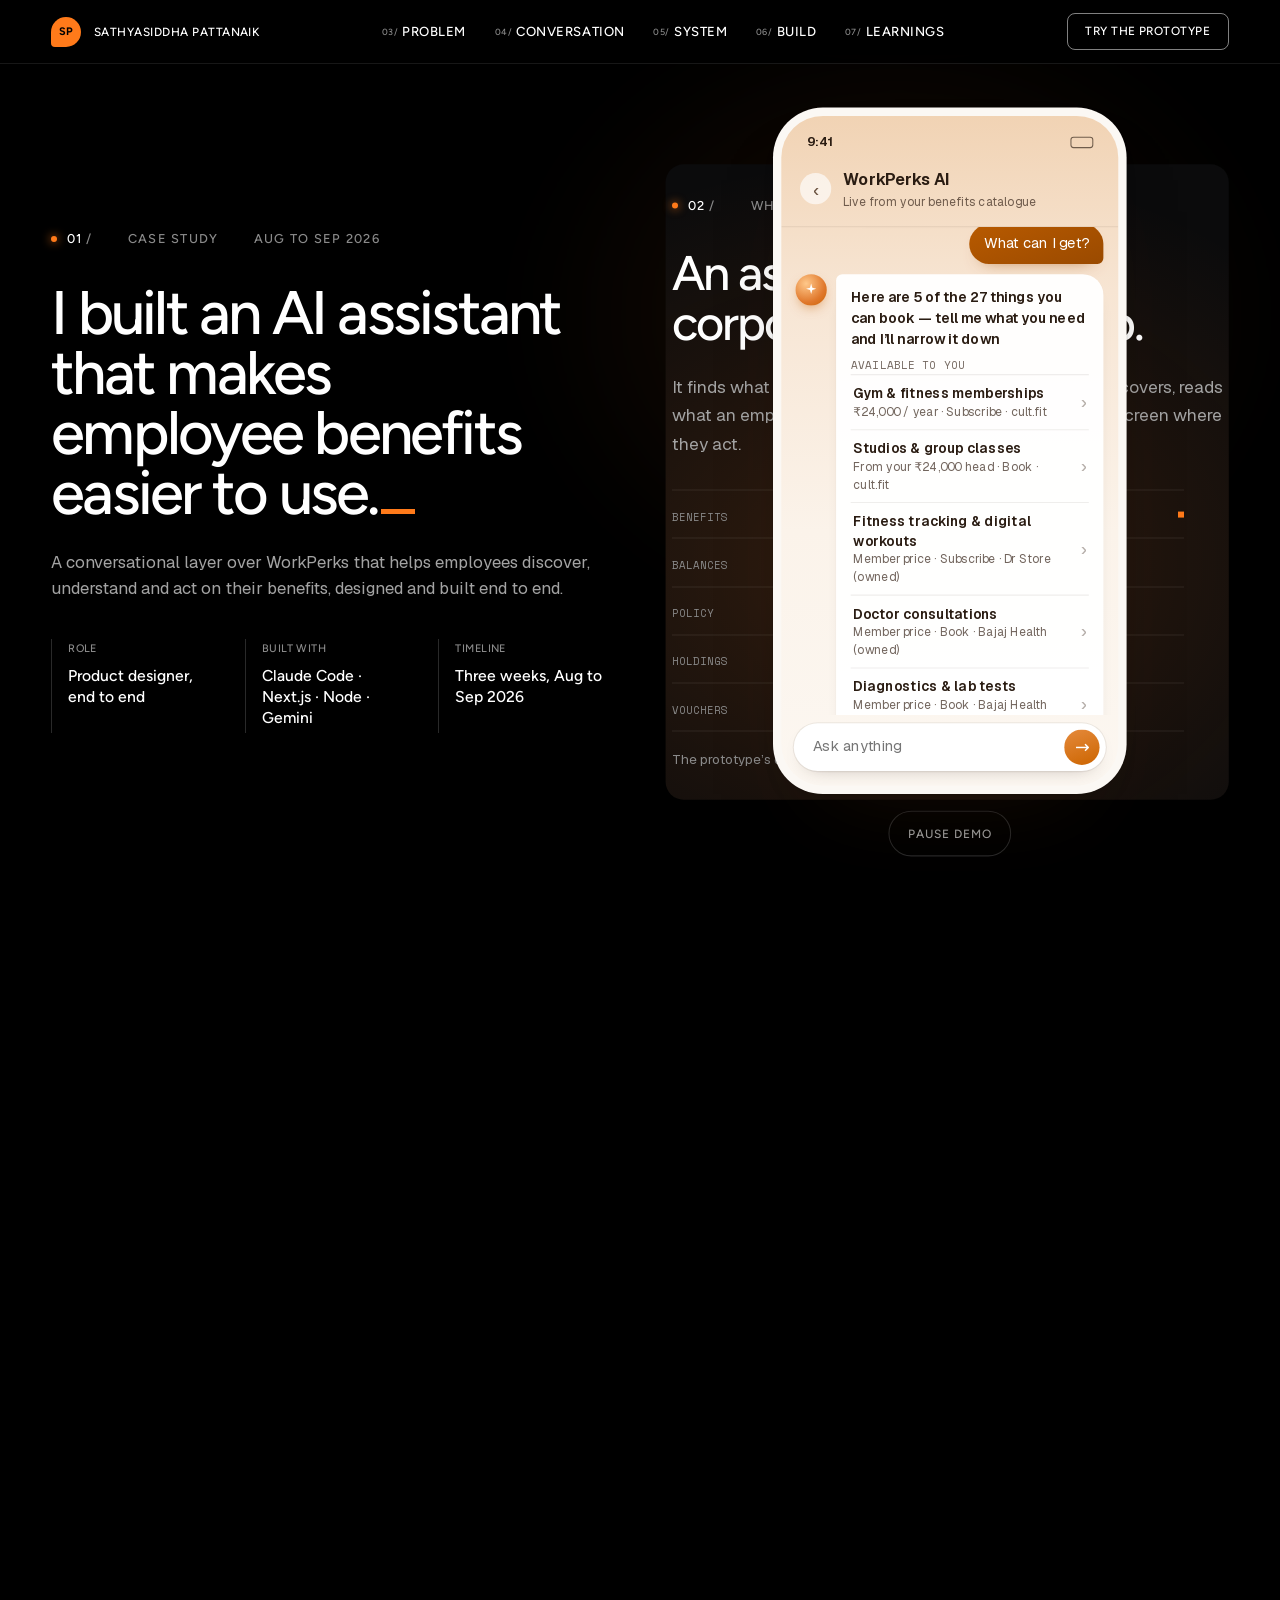
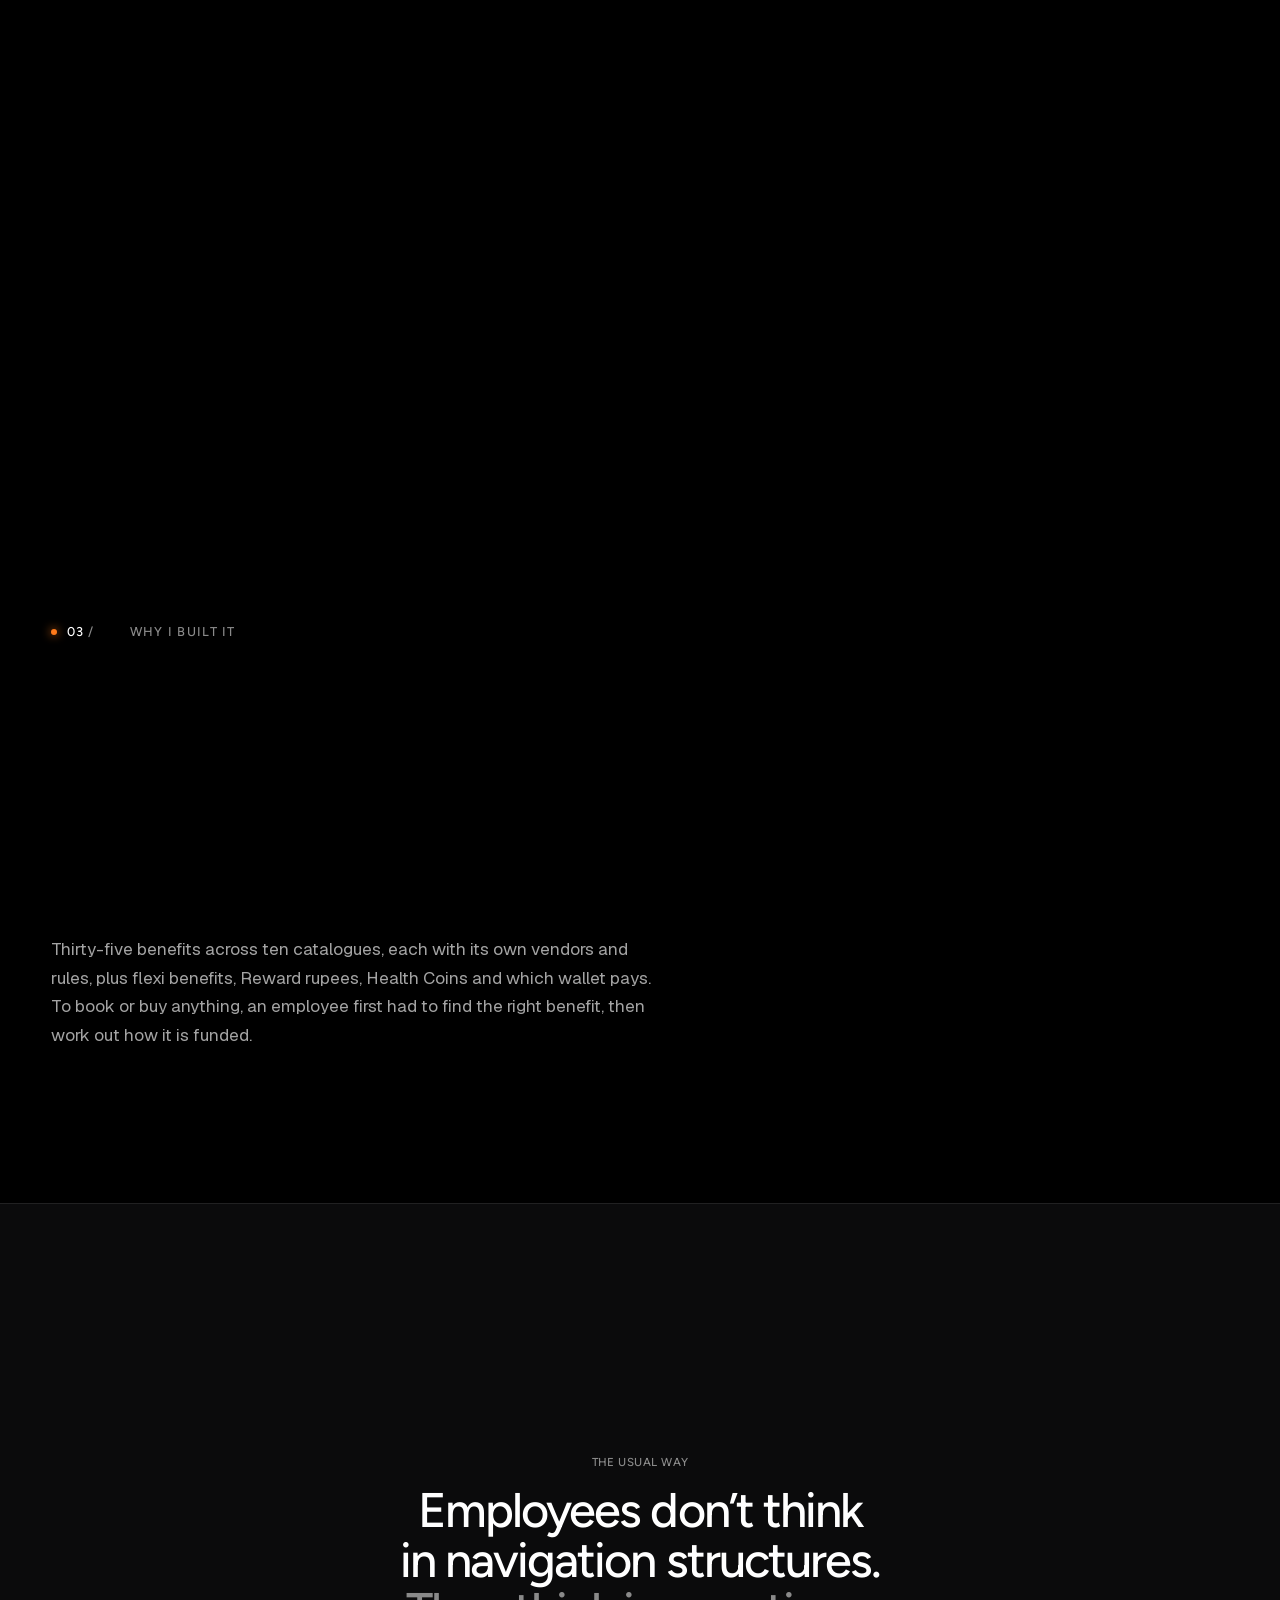
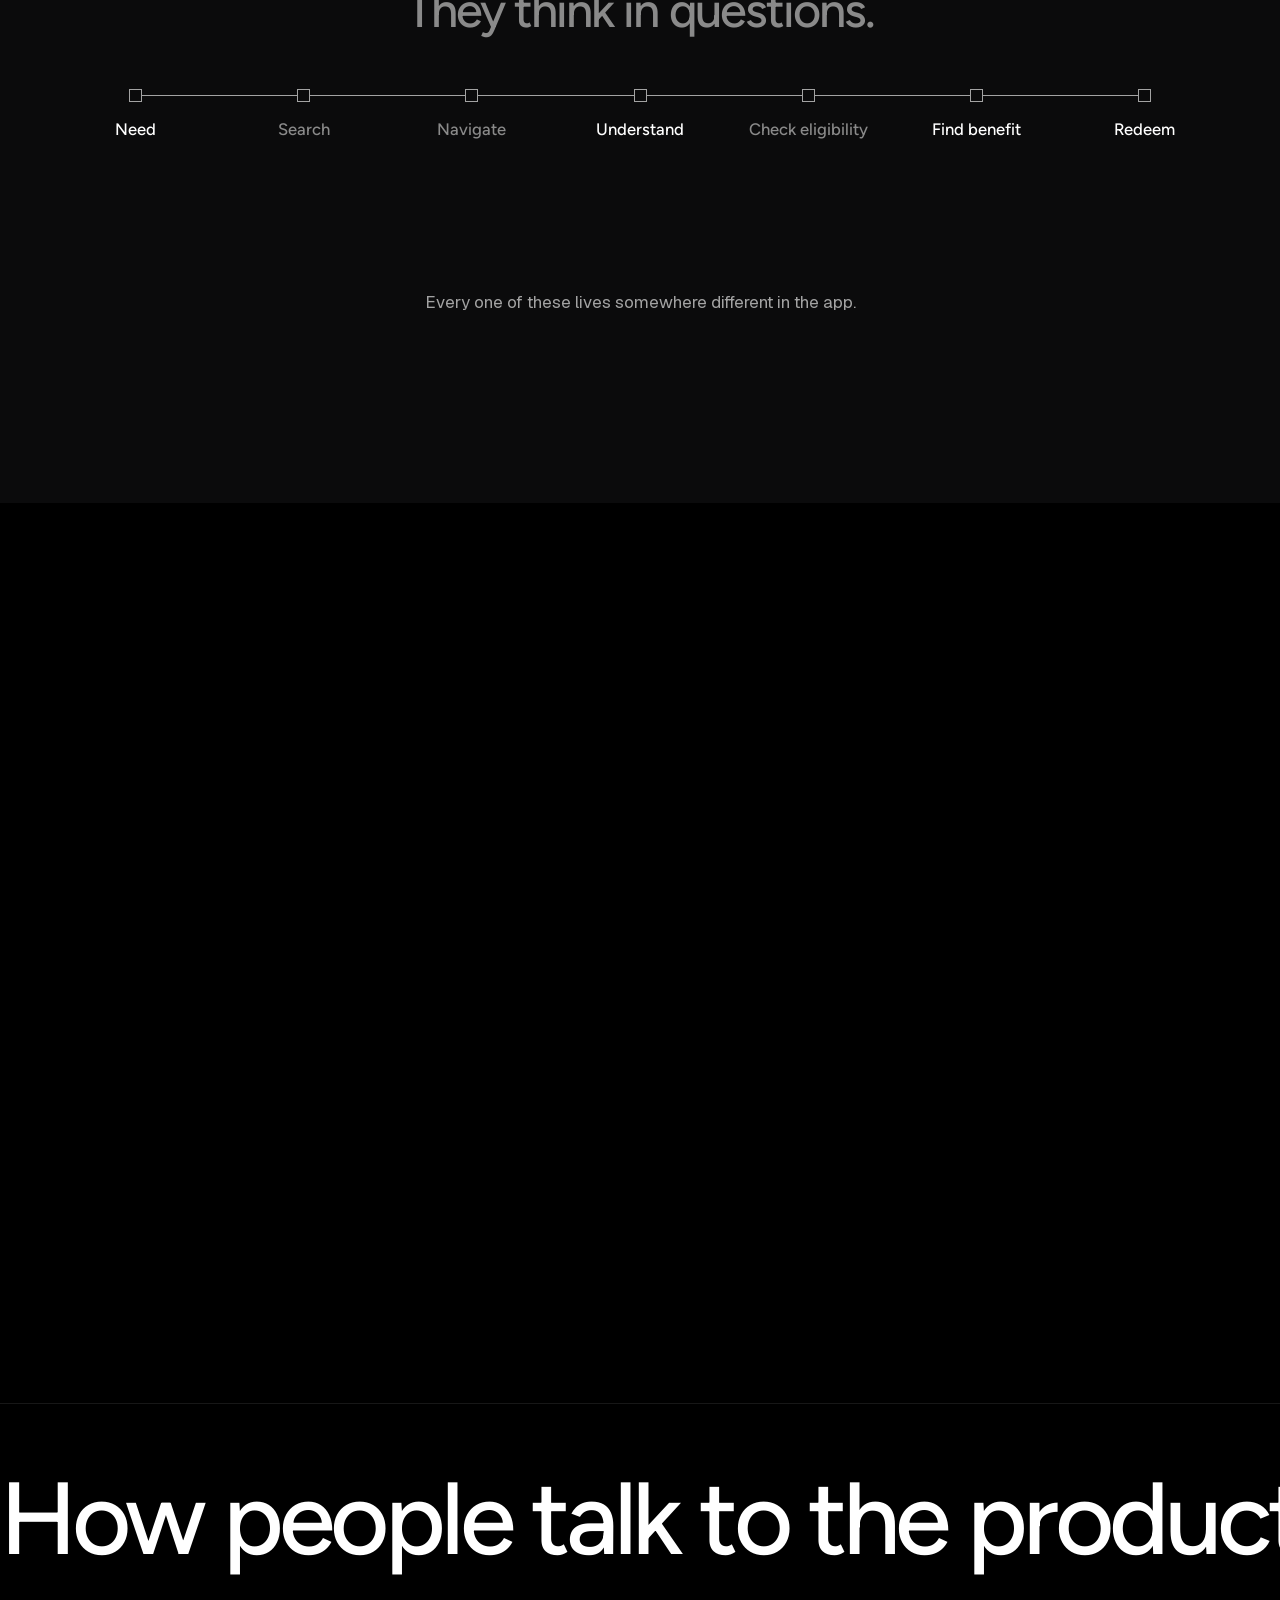
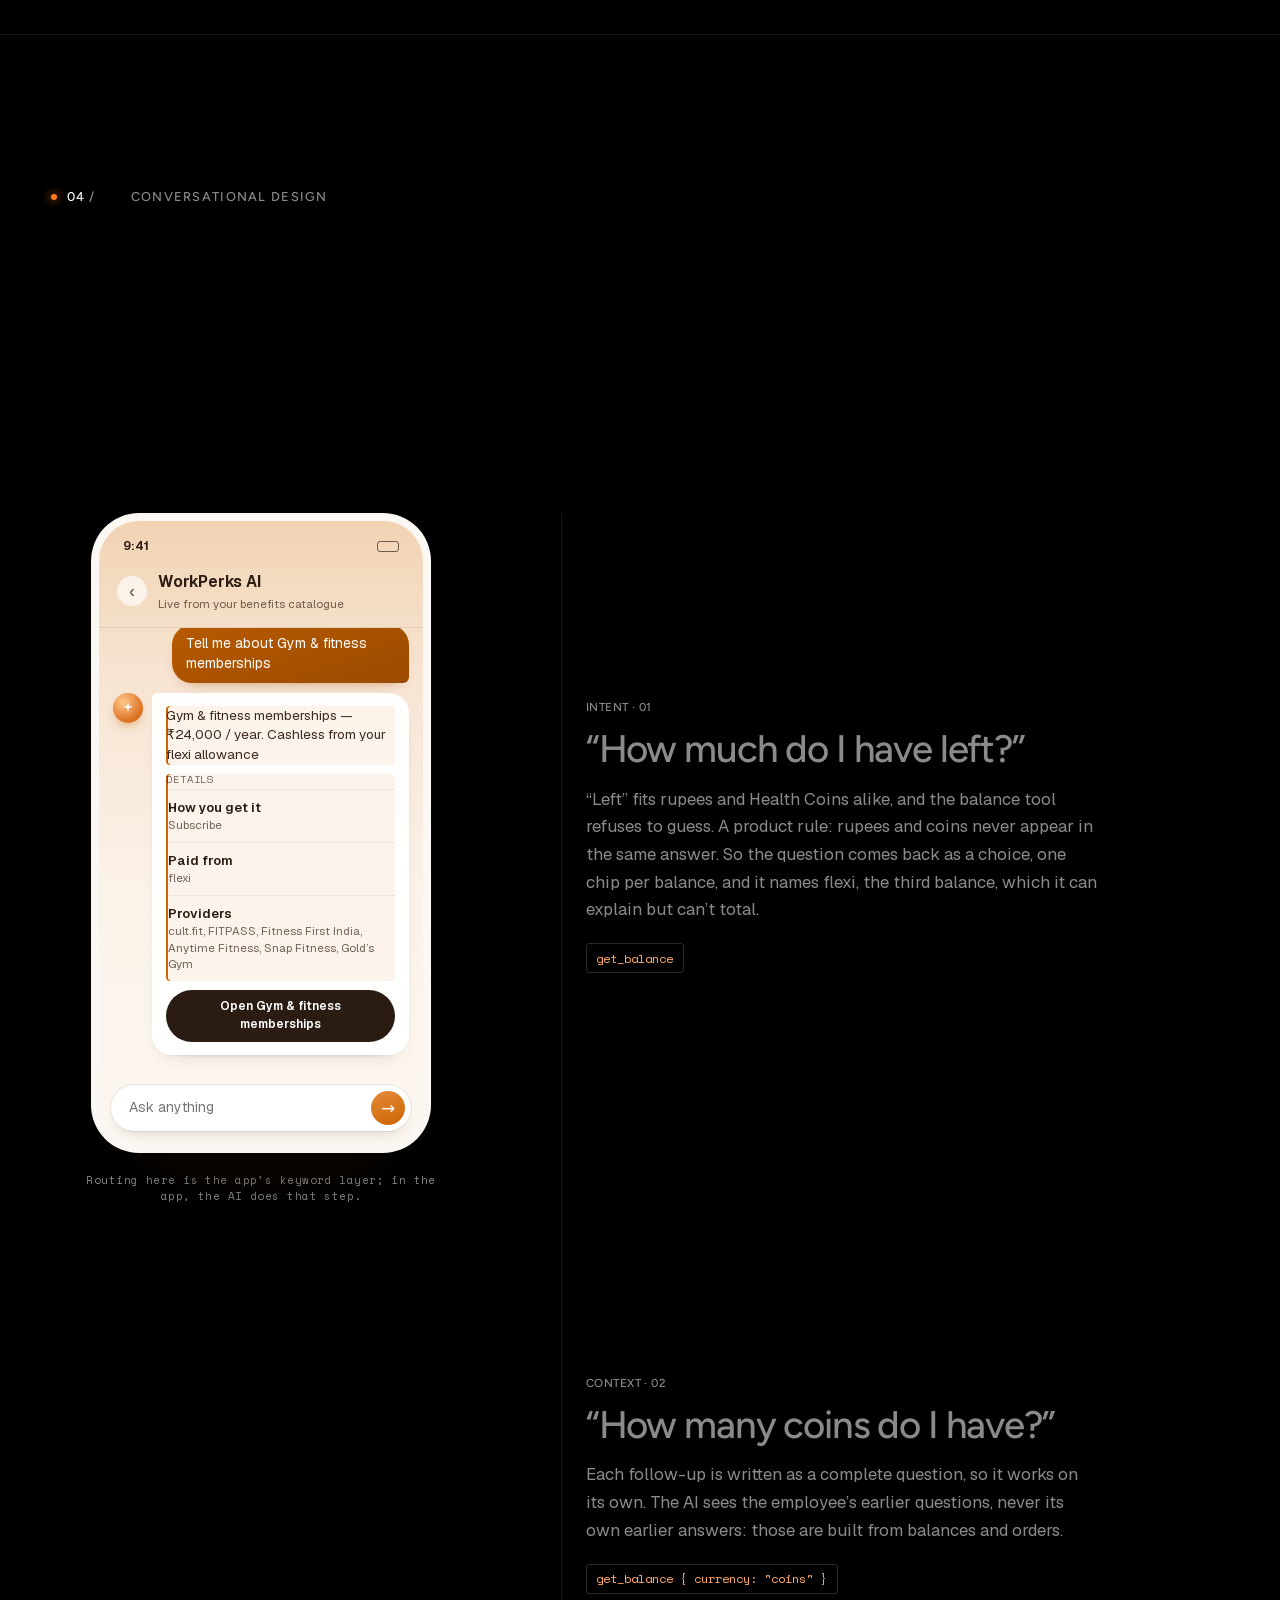
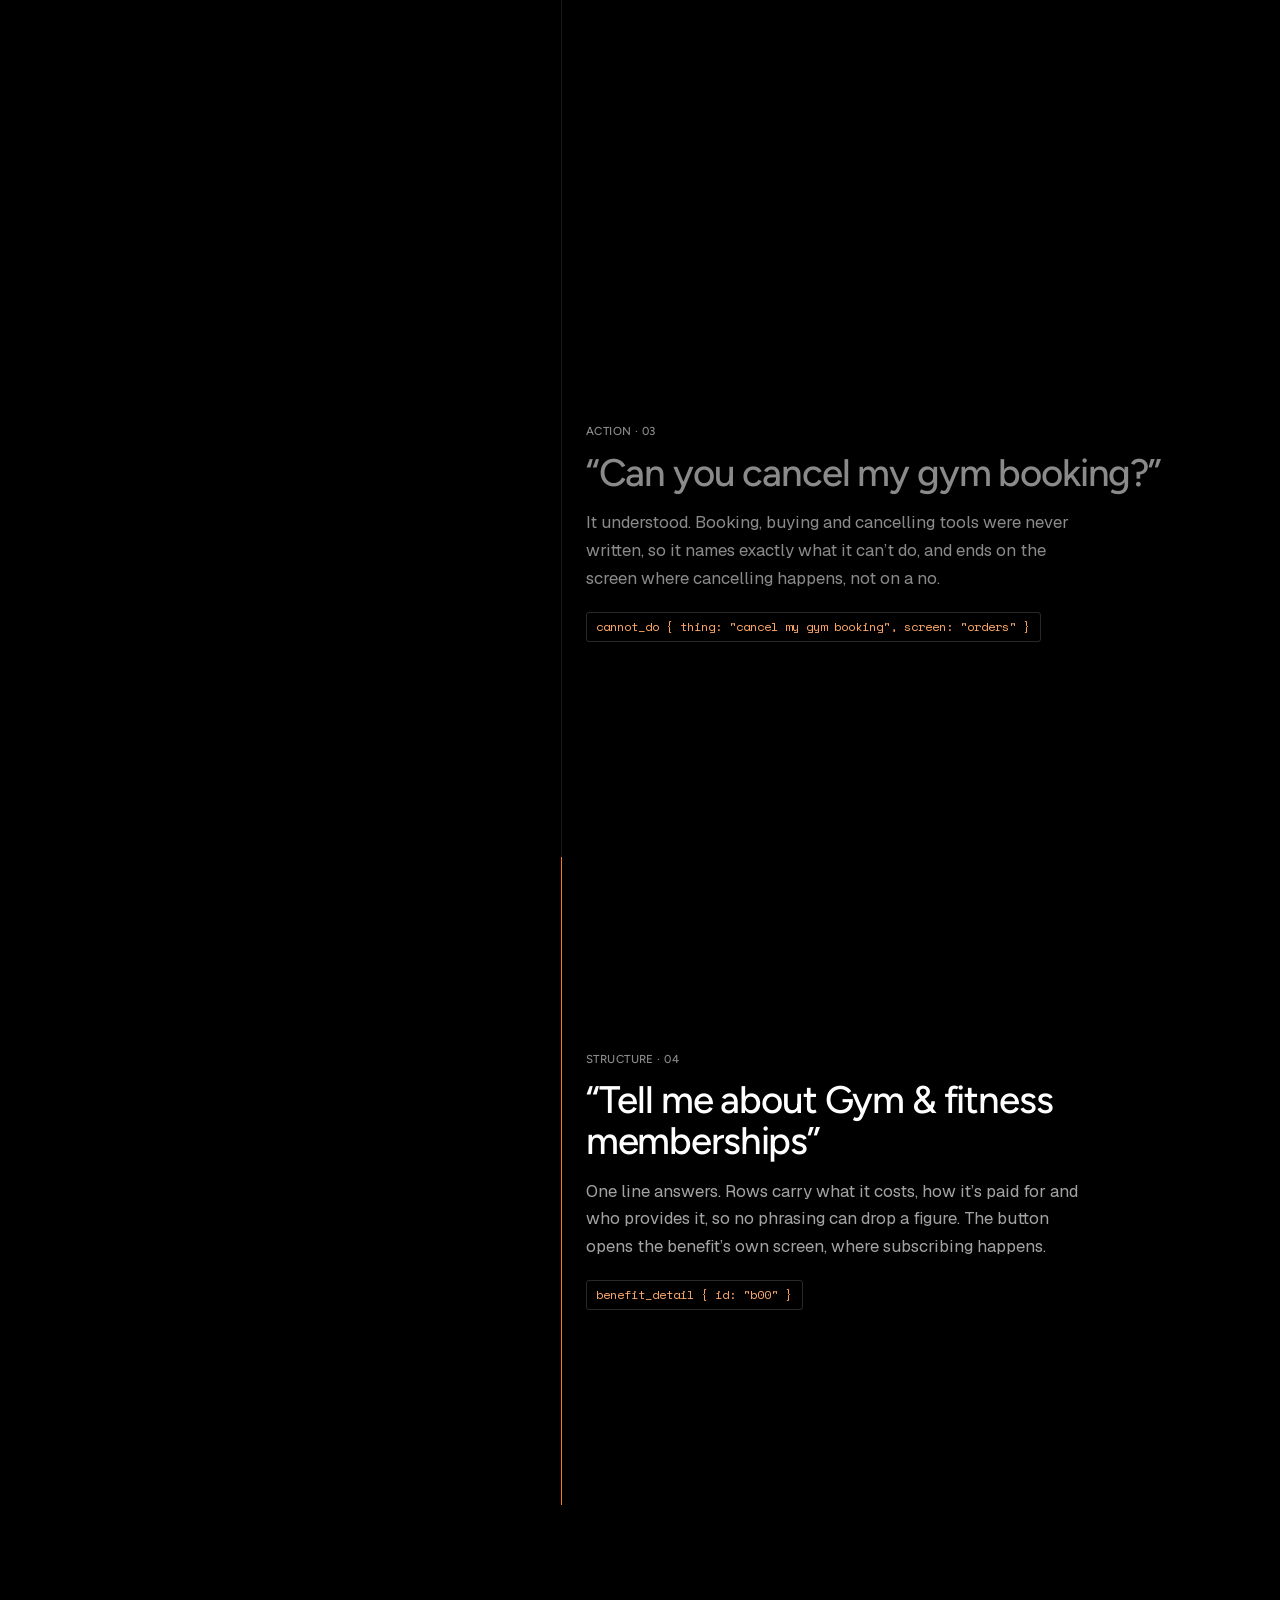
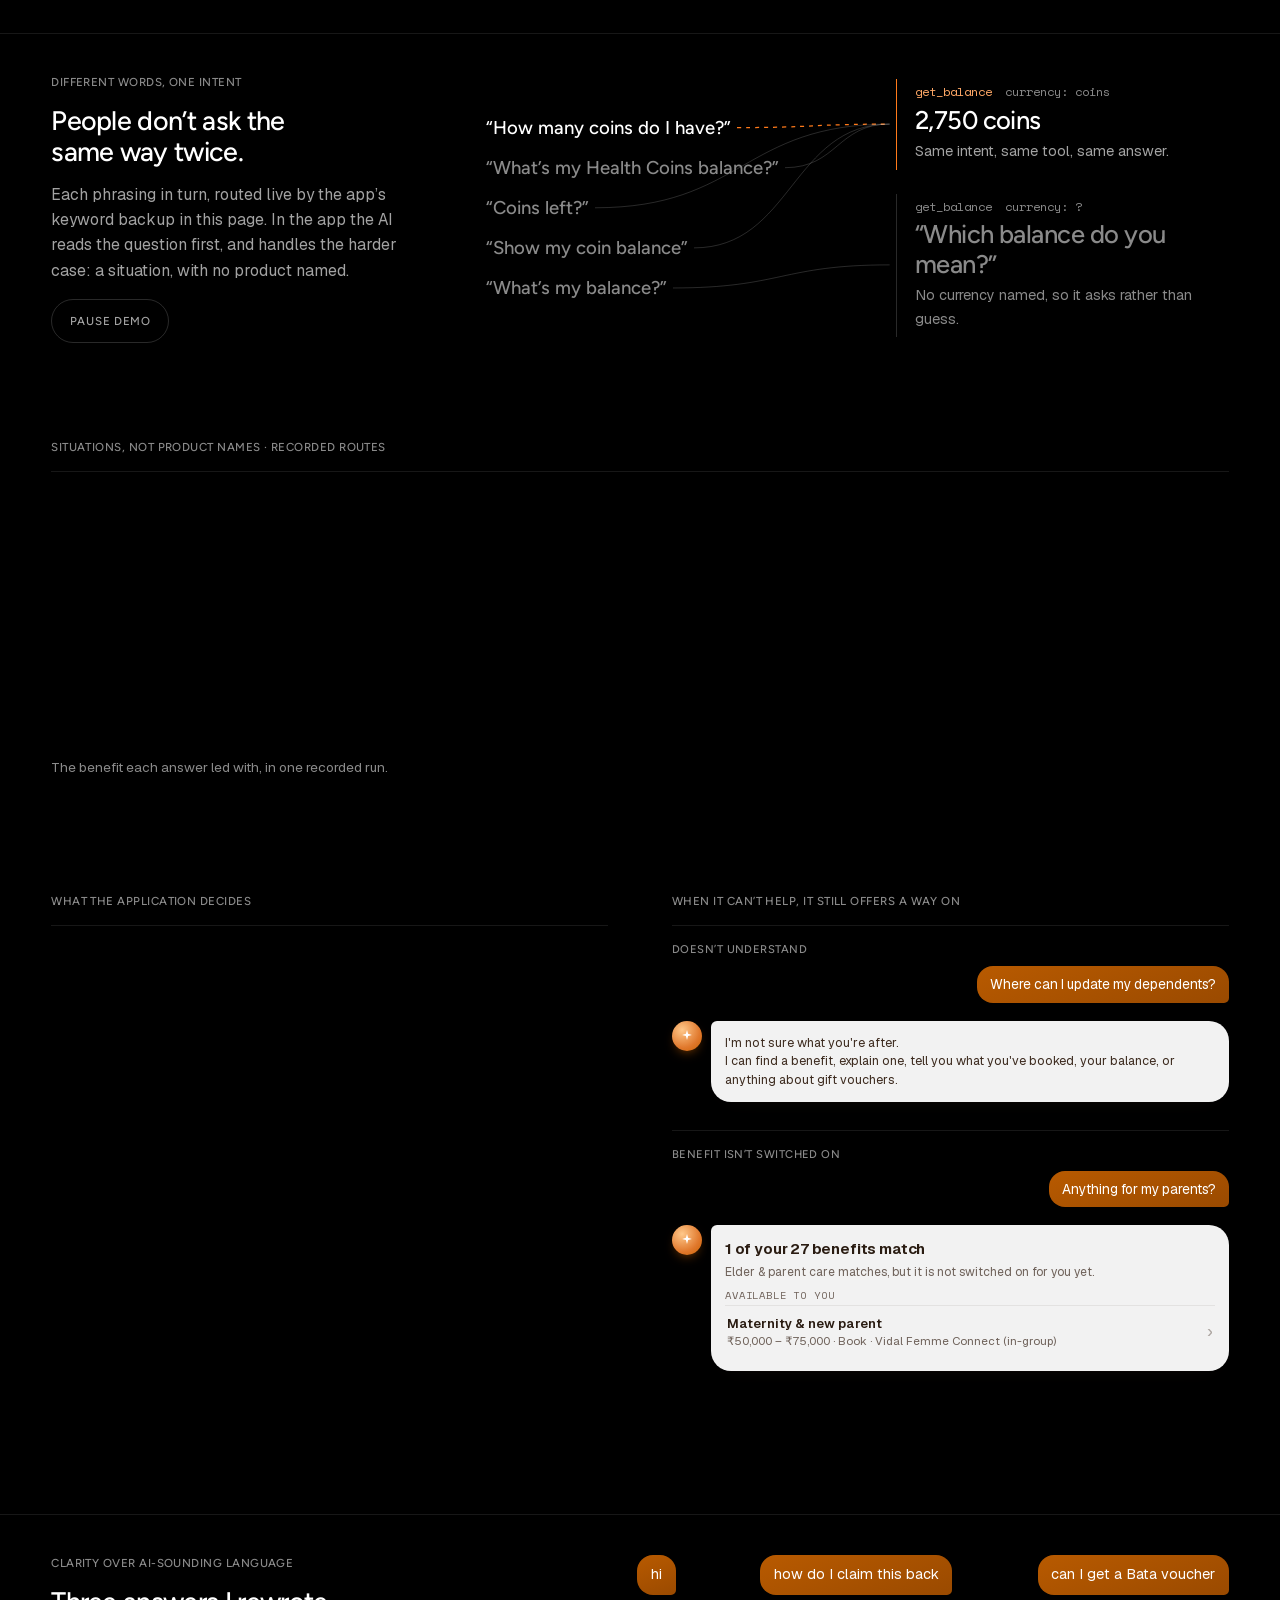
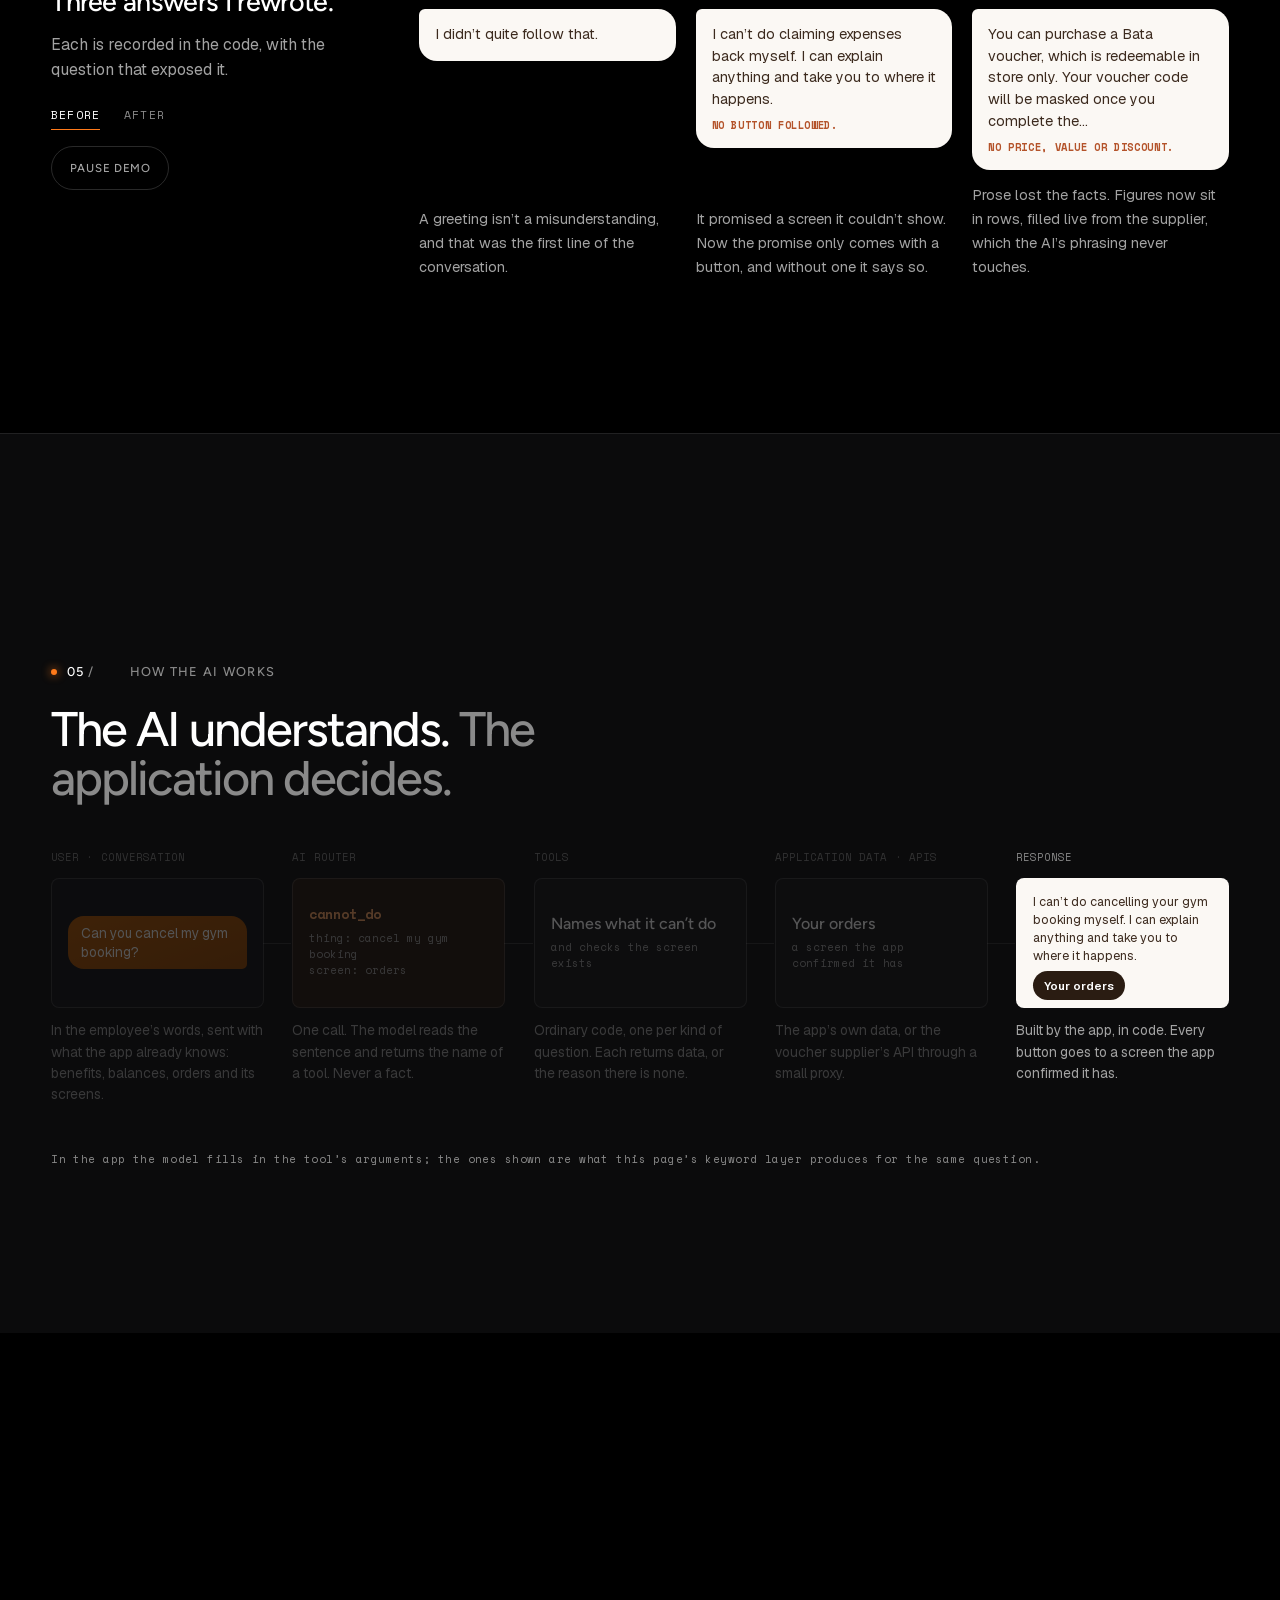
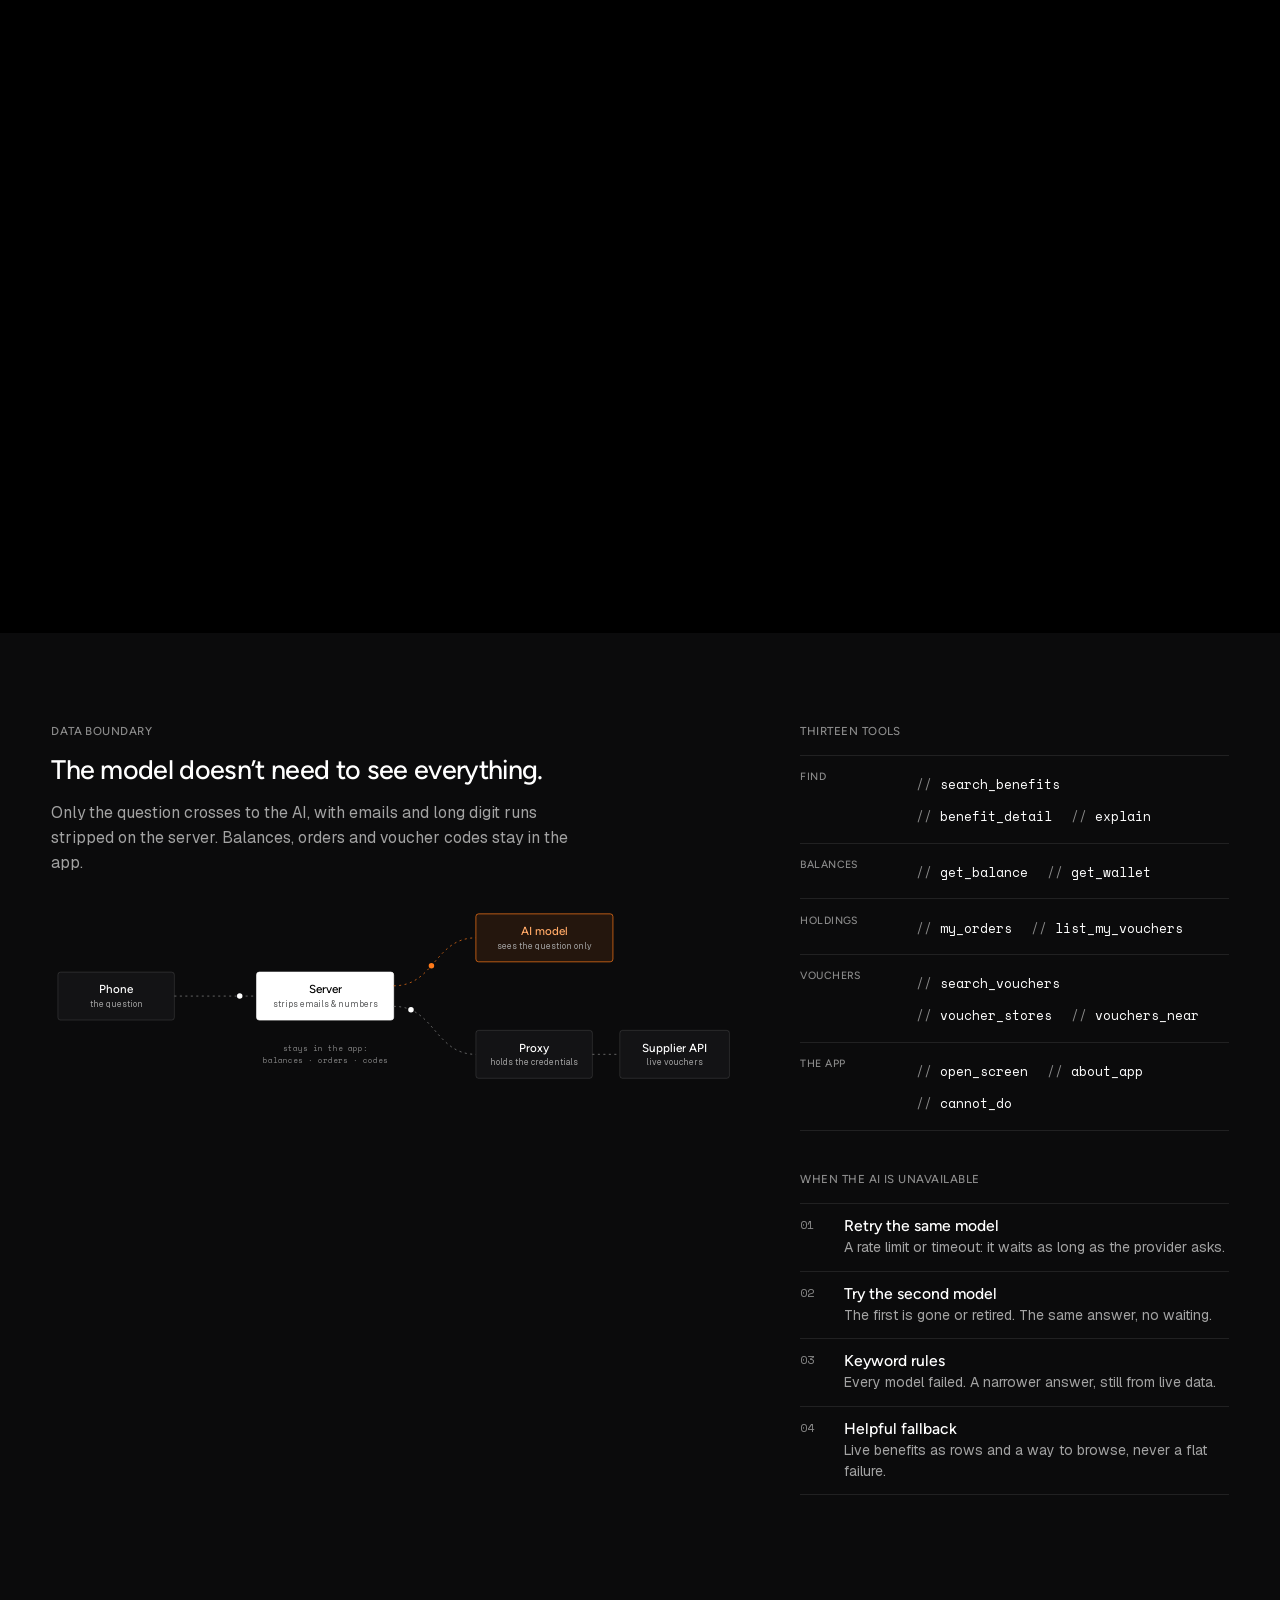
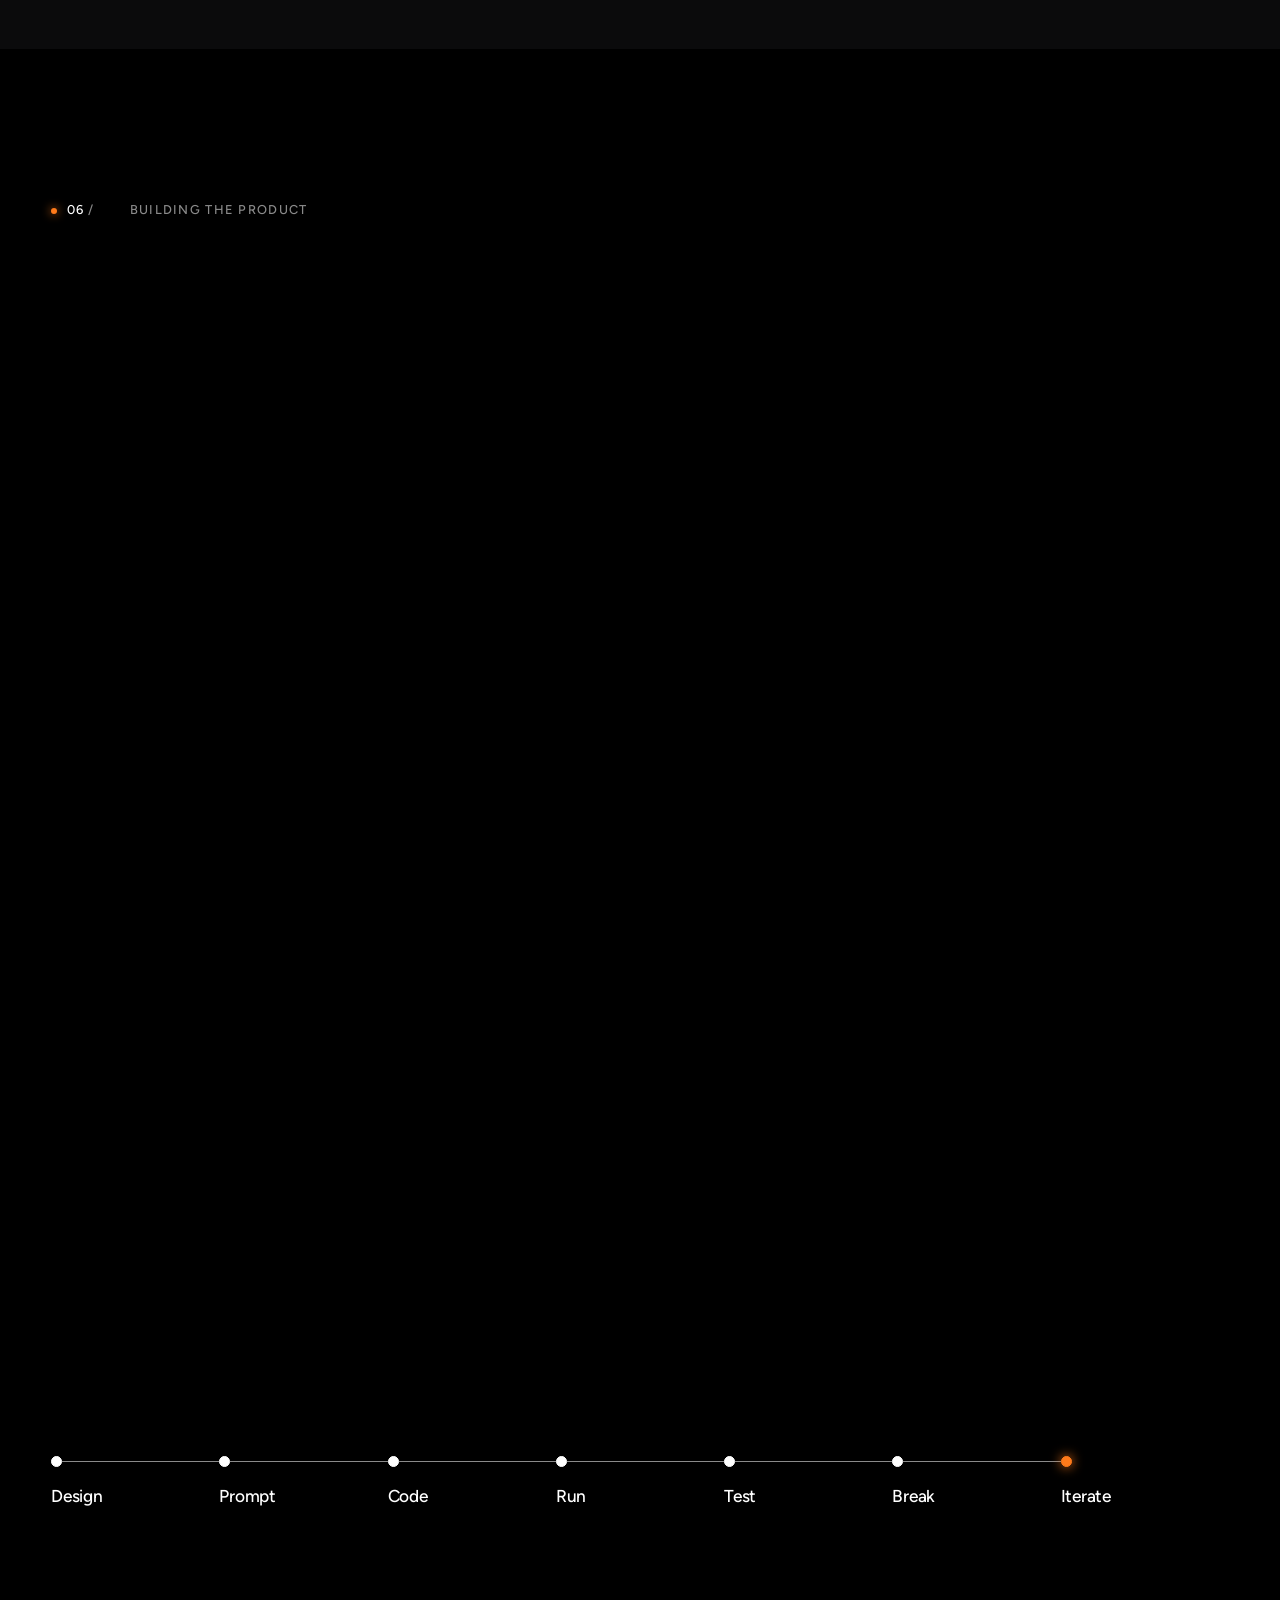
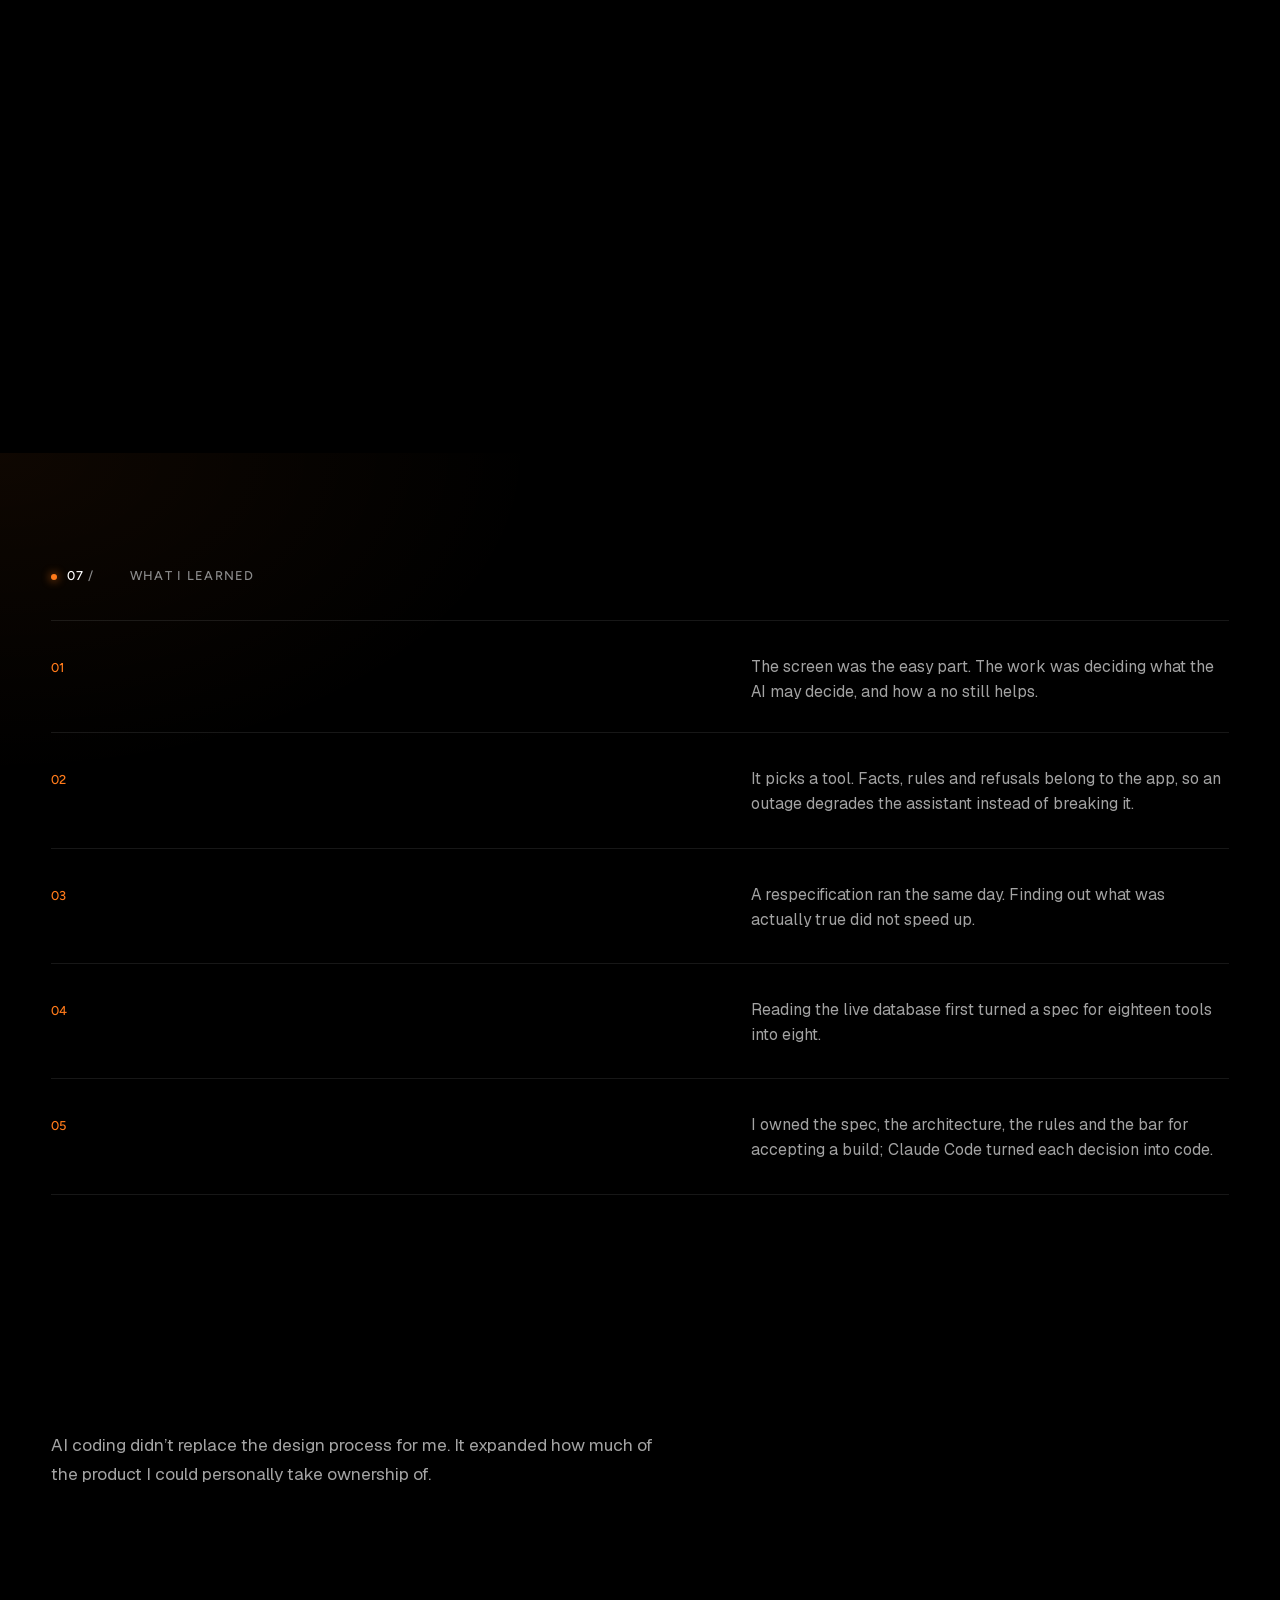
==== commit 03c5e29a: "UI/UX audit fixes: contrast, live regions, pause controls, chapters menu Lighter grey token and dark" ====
--- a/index.html
+++ b/index.html
@@ -15,12 +15,12 @@
 <script>document.documentElement.classList.add('js');</script>
 </head>
 <body>
-<a class="skip" href="#built">Skip to the case study</a>
+<a class="skip" href="#problem">Skip to the case study</a>
 
 <header class="bar" aria-label="Case study">
-  <a class="bar-id" href="https://uxsiddha.github.io/home"><b>SP</b><span>Sathyasiddha Pattanaik</span></a>
+  <a class="bar-id" href="https://uxsiddha.github.io/home" aria-label="Sathyasiddha Pattanaik, portfolio home"><b>SP</b><span>Sathyasiddha Pattanaik</span></a>
   <nav class="bar-nav" aria-label="Chapters">
-    <a class="slink" href="#problem"><sup>01/</sup>Problem</a><a class="slink" href="#conv-design"><sup>02/</sup>Conversation</a><a class="slink" href="#works"><sup>03/</sup>System</a><a class="slink" href="#building"><sup>04/</sup>Build</a><a class="slink" href="#learnings"><sup>05/</sup>Learnings</a>
+    <a class="slink" href="#problem"><sup>03/</sup>Problem</a><a class="slink" href="#conv-design"><sup>04/</sup>Conversation</a><a class="slink" href="#works"><sup>05/</sup>System</a><a class="slink" href="#building"><sup>06/</sup>Build</a><a class="slink" href="#learnings"><sup>07/</sup>Learnings</a>
   </nav>
   <a class="btn btn-solid" href="#try">Try the prototype</a>
   <span class="bar-progress" aria-hidden="true"><i></i></span>
@@ -294,9 +294,9 @@
     <h2 id="build-h" class="h-statement rv">I didn&rsquo;t hand the design off to engineering. <em>I built the system I was designing.</em></h2>
   </div>
   <div class="screens" id="screens">
-    <figure class="scr scr-1"><img src="public/screens/08-gym-detail.webp" alt="The Gym &amp; fitness memberships screen in the employee app, with a Subscribe button." loading="lazy" decoding="async"><figcaption><span>Benefit screen</span>Where &ldquo;Open Gym &amp; fitness memberships&rdquo; lands</figcaption></figure>
-    <figure class="scr scr-2"><img src="public/screens/07-orders-screen.webp" alt="The Orders screen in the employee app: an active gym membership and an upcoming lab test." loading="lazy" decoding="async"><figcaption><span>Orders screen</span>Where &ldquo;Your orders&rdquo; lands</figcaption></figure>
-    <figure class="scr scr-3"><img src="public/screens/06-voucher-catalogue.webp" alt="The voucher answer in the app: brands with their values and stock, read live from the supplier." loading="lazy" decoding="async"><figcaption><span>Live vouchers</span>Brands, values and stock, read from the supplier</figcaption></figure>
+    <figure class="scr scr-1"><img src="public/screens/08-gym-detail.webp" width="840" height="1777" alt="The Gym &amp; fitness memberships screen in the employee app, with a Subscribe button." loading="lazy" decoding="async"><figcaption><span>Benefit screen</span>Where &ldquo;Open Gym &amp; fitness memberships&rdquo; lands</figcaption></figure>
+    <figure class="scr scr-2"><img src="public/screens/07-orders-screen.webp" width="840" height="1777" alt="The Orders screen in the employee app: an active gym membership and an upcoming lab test." loading="lazy" decoding="async"><figcaption><span>Orders screen</span>Where &ldquo;Your orders&rdquo; lands</figcaption></figure>
+    <figure class="scr scr-3"><img src="public/screens/06-voucher-catalogue.webp" width="840" height="1760" alt="The voucher answer in the app: brands with their values and stock, read live from the supplier." loading="lazy" decoding="async"><figcaption><span>Live vouchers</span>Brands, values and stock, read from the supplier</figcaption></figure>
   </div>
   <div class="wrap">
     <ol class="loop" id="loop" aria-label="The loop"><li>Design</li><li>Prompt</li><li>Code</li><li>Run</li><li>Test</li><li>Break</li><li>Iterate</li></ol>
--- a/story.css
+++ b/story.css
@@ -8,7 +8,7 @@
    ========================================================================= */
 :root {
   --bg: #000000; --bg-2: #0B0B0C; --bg-3: #131315; --bg-4: #1B1B1E;
-  --fg: #FFFFFF; --fg-2: #A3A3A3; --fg-3: #6B6B6B;
+  --fg: #FFFFFF; --fg-2: #A3A3A3; --fg-3: #8A8A8A;
   --line: rgba(255, 255, 255, 0.09); --line-2: rgba(255, 255, 255, 0.16);
   --accent: #FF7A1A; --accent-2: #FFA866; --accent-soft: rgba(255, 122, 26, 0.10);
   --signal: #FF7A1A;
@@ -74,6 +74,19 @@
 .bar-progress { position: absolute; left: 0; right: 0; bottom: -1px; height: 1px; }
 .bar-progress i { display: block; height: 100%; background: var(--signal); transform-origin: left; transform: scaleX(0); }
 @media (max-width: 1080px) { .bar-nav { display: none; } .bar .btn { margin-left: auto; } .bar-id span { display: none; } }
+/* the Chapters menu, below 1080px (chapterMenu in the page script) */
+.bar-menu { display: none; }
+@media (max-width: 1080px) {
+  .bar { gap: 0.75rem; }
+  .bar-menu { display: inline-flex; align-items: center; min-height: 2.5rem; margin-left: auto; padding: 0 0.9rem; border: 1px solid rgba(255, 255, 255, 0.5); border-radius: var(--r); background: none; color: var(--fg); font: 500 0.74rem/1 var(--display); letter-spacing: 0.04em; text-transform: uppercase; cursor: pointer; }
+  .bar-menu::after { content: ''; width: 6px; height: 6px; margin: -3px 0 0 0.55rem; border-right: 1.5px solid currentColor; border-bottom: 1.5px solid currentColor; transform: rotate(45deg); transition: transform 0.25s var(--ease); }
+  .bar-menu[aria-expanded="true"]::after { margin-top: 3px; transform: rotate(-135deg); }
+  .bar .btn { margin-left: 0; }
+  .bar-nav.is-open { display: flex; position: absolute; top: 100%; left: 0; right: 0; flex-direction: column; gap: 0; margin: 0; padding: 0.25rem var(--gutter) 1rem; background: var(--bg); border-bottom: 1px solid var(--line); }
+  .bar-nav.is-open a { display: flex; align-items: center; min-height: 3rem; border-bottom: 1px solid var(--line); text-decoration: none; }
+  .bar-nav.is-open a:last-child { border-bottom: 0; }
+}
+@media (max-width: 420px) { .bar .btn { padding-inline: 0.75rem; } }
 
 .sec { padding-block: clamp(6rem, 12vw, 11rem); }
 
@@ -161,8 +174,15 @@
 .story-stick.is-app .phone { transform: translateX(-40px) scale(0.95); opacity: 0.35; }
 .story-src { max-width: 22rem; margin: 1.2rem 0 0; font: 400 0.68rem/1.5 var(--mono); letter-spacing: 0.04em; text-align: center; color: var(--fg-3); }
 .story-steps { list-style: none; margin: 0; padding: 0; }
-.story-steps li { display: flex; flex-direction: column; justify-content: center; min-height: 72svh; padding-left: 1.5rem; border-left: 1px solid var(--line); opacity: 0.3; transition: opacity 0.6s var(--ease), border-color 0.6s var(--ease); }
-.story-steps li.is-on { opacity: 1; border-left-color: var(--accent); }
+.story-steps li { display: flex; flex-direction: column; justify-content: center; min-height: 72svh; padding-left: 1.5rem; border-left: 1px solid var(--line); transition: border-color 0.6s var(--ease); }
+.story-steps li.is-on { border-left-color: var(--accent); }
+/* a step not being read dims by colour, not opacity, so its text stays legible */
+.story-steps li h3, .story-steps li p:not(.st-k) { transition: color 0.6s var(--ease); }
+.story-steps li:not(.is-on) h3, .story-steps li:not(.is-on) p:not(.st-k) { color: var(--fg-3); }
+/* Pause / Play for a demo that plays itself, and Play in the phone (story.js) */
+.ap-toggle { justify-self: center; align-self: center; margin-top: 1rem; min-height: 2.75rem; padding: 0 1.1rem; border: 1px solid var(--line-2); border-radius: 999px; background: transparent; color: var(--fg-2); font: 500 0.72rem var(--display); letter-spacing: 0.06em; text-transform: uppercase; cursor: pointer; transition: color 0.2s, border-color 0.2s; }
+.ap-toggle:hover { color: var(--fg); border-color: var(--fg-3); }
+.st-play { align-self: flex-start; margin-top: 1.2rem; }
 .st-k { margin: 0 0 0.9rem; font: 400 0.72rem var(--mono); letter-spacing: 0.1em; text-transform: uppercase; color: var(--fg-3); }
 .story-steps h3 { margin: 0; font: 500 clamp(1.8rem, 3vw, 2.7rem)/1.06 var(--display); letter-spacing: -0.03em; color: var(--fg); }
 .story-steps p:not(.st-k) { max-width: 32rem; margin: 1rem 0 0; font-size: 1.05rem; line-height: 1.65; color: var(--fg-2); }
@@ -181,8 +201,9 @@
 .cv-lines path.is-on { stroke: var(--accent); stroke-width: 1.25; stroke-dasharray: 4 5; animation: cvFlow 0.9s linear infinite; }
 @keyframes cvFlow { to { stroke-dashoffset: -9; } }
 .cv-outs { display: grid; gap: 1.5rem; position: relative; z-index: 1; }
-.cv-out { padding: 0.25rem 0 0.35rem 1.1rem; border-left: 1px solid var(--line-2); opacity: 0.35; transition: opacity 0.35s, border-color 0.35s; }
-.cv-out.is-on { opacity: 1; border-left-color: var(--accent); }
+.cv-out { padding: 0.25rem 0 0.35rem 1.1rem; border-left: 1px solid var(--line-2); transition: border-color 0.35s; }
+.cv-out.is-on { border-left-color: var(--accent); }
+.cv-out:not(.is-on) .cv-tool, .cv-out:not(.is-on) .cv-ans, .cv-out:not(.is-on) .cv-why { color: var(--fg-3); }
 .cv-tool { margin: 0; font: 400 0.76rem/1.4 var(--mono); color: var(--accent-2); }
 .cv-tool i { font-style: normal; color: var(--fg-3); margin-left: 0.4rem; }
 .cv-ans { margin: 0.35rem 0 0; font: 500 clamp(1.3rem, 2vw, 1.75rem)/1.15 var(--display); letter-spacing: -0.02em; color: var(--fg); }
@@ -204,14 +225,14 @@
 .mini .dm-turn { margin: 0; }
 .mini .dm-bub { font-size: 12.5px; }
 .mini button { pointer-events: none; }
-.voice-q { justify-self: end; margin: 0; padding: 0.45rem 0.8rem; border-radius: 16px 16px 5px 16px; background: linear-gradient(160deg, #DE7F30, #C96200); color: #fff; font-size: 0.85rem; }
+.voice-q { justify-self: end; margin: 0; padding: 0.45rem 0.8rem; border-radius: 16px 16px 5px 16px; background: linear-gradient(160deg, #B85A00, #9A4A00); color: #fff; font-size: 0.85rem; }
 .ba-wrap { display: grid; grid-template-columns: minmax(0, 0.75fr) minmax(0, 2fr); gap: var(--gap); margin-top: clamp(5rem, 9vw, 8rem); padding-top: 2.5rem; border-top: 1px solid var(--line); align-items: start; }
 .ba-switch { display: flex; gap: 1.5rem; margin: 1.5rem 0 0; }
 .ba-switch span { padding-bottom: 0.35rem; border-bottom: 1px solid transparent; font: 400 0.72rem var(--mono); letter-spacing: 0.1em; text-transform: uppercase; color: var(--fg-3); transition: color 0.3s, border-color 0.3s; }
 .ba-switch span.is-on { color: var(--fg); border-bottom-color: var(--accent); }
 .ba { list-style: none; margin: 0; padding: 0; display: grid; grid-template-columns: repeat(3, minmax(0, 1fr)); gap: 1.25rem; }
 .ba li { display: grid; grid-template-rows: auto 1fr auto; align-items: start; gap: 0.9rem; }
-.ba-q { justify-self: end; margin: 0; padding: 0.5rem 0.85rem; border-radius: 16px 16px 5px 16px; background: linear-gradient(160deg, #DE7F30, #C96200); color: #fff; font-size: 0.9rem; }
+.ba-q { justify-self: end; margin: 0; padding: 0.5rem 0.85rem; border-radius: 16px 16px 5px 16px; background: linear-gradient(160deg, #B85A00, #9A4A00); color: #fff; font-size: 0.9rem; }
 .ba-b { display: grid; align-content: start; gap: 0.55rem; padding: 0.95rem 1rem; border-radius: 6px 18px 18px 18px; background: #FBF8F4; color: #3C2A1E; font-size: 0.9rem; line-height: 1.5; }
 .ba-b p { margin: 0; }
 .ba-b.is-after { display: none; }
@@ -219,7 +240,7 @@
 .ba.is-after .ba-b.is-after { display: grid; animation: arrive 0.5s var(--ease) both; }
 .ba:not(.is-after) .ba-b.is-before { animation: arrive 0.5s var(--ease) both; }
 .ba-miss { font: 700 0.66rem/1.3 var(--mono); letter-spacing: 0.06em; text-transform: uppercase; color: #B4532A; }
-.ba-lbl { font: 400 0.64rem/1.3 var(--mono); letter-spacing: 0.06em; text-transform: uppercase; color: rgba(60,42,30,0.55); }
+.ba-lbl { font: 400 0.64rem/1.3 var(--mono); letter-spacing: 0.06em; text-transform: uppercase; color: rgba(60,42,30,0.72); }
 .ba-chips { display: flex; flex-wrap: wrap; gap: 0.35rem; }
 .ba-chips i { padding: 0.28rem 0.6rem; border-radius: 999px; border: 1px solid rgba(160,78,0,0.26); font-style: normal; font-size: 0.78rem; font-weight: 600; color: #8A4A12; }
 .ba-f { padding: 0 0.3rem; border-radius: 3px; background: rgba(204,101,0,0.12); font: 400 0.76rem/1.5 var(--mono); font-style: normal; color: #A04E00; }
@@ -246,7 +267,7 @@
 .sys-node code { font: 700 0.85rem/1.3 var(--mono); color: var(--accent-2); }
 .sys-node small { font: 400 0.68rem/1.5 var(--mono); color: var(--fg-2); }
 .sys-node b { font: 500 1rem var(--display); color: var(--fg); }
-.sys-me { justify-self: start; margin: 0; padding: 0.5rem 0.8rem; border-radius: 16px 16px 5px 16px; background: linear-gradient(160deg, #DE7F30, #C96200); color: #fff; font-size: 0.85rem; line-height: 1.35; }
+.sys-me { justify-self: start; margin: 0; padding: 0.5rem 0.8rem; border-radius: 16px 16px 5px 16px; background: linear-gradient(160deg, #B85A00, #9A4A00); color: #fff; font-size: 0.85rem; line-height: 1.35; }
 .sys-node.is-out { align-content: start; background: #FBF8F4; }
 .sys-node.is-out p { margin: 0; font-size: 0.78rem; line-height: 1.45; color: #3C2A1E; }
 .sys-btn { justify-self: start; padding: 0.3rem 0.7rem; border-radius: 999px; background: #2A1C12; color: #fff; font-size: 0.72rem; font-weight: 600; }
@@ -359,6 +380,9 @@
 .foot-links { display: flex; gap: 1.5rem; padding-left: 1rem; border-left: 1px solid var(--fg-2); }
 .foot-links a { color: var(--fg-2); }
 .foot-links a:hover { color: var(--fg); }
+/* touch targets: 44px on a phone for the bar's links and the footer's */
+.foot-links a { display: inline-block; padding-block: 0.75rem; }
+@media (max-width: 900px) { .bar .btn, .bar-menu { min-height: 2.75rem; } .bar-id { padding-block: 7px; } }
 
 /* ============================================================= the phone
    The app's chat screen, matched to the recorded screens: warm gradient,
@@ -370,7 +394,7 @@
 .ph-bar { display: flex; gap: 11px; align-items: center; padding: 10px 18px 13px; border-bottom: 1px solid rgba(60, 42, 30, 0.09); }
 .ph-back { display: grid; place-items: center; width: 30px; height: 30px; border-radius: 50%; background: rgba(255,255,255,0.65); font-size: 18px; color: #6A5240; }
 .ph-bar b { display: block; font-size: 15.5px; font-weight: 650; letter-spacing: -0.015em; color: #2A1C12; }
-.ph-bar em { display: block; margin-top: 1px; font-style: normal; font-size: 11.5px; color: rgba(60, 42, 30, 0.58); }
+.ph-bar em { display: block; margin-top: 1px; font-style: normal; font-size: 11.5px; color: rgba(60, 42, 30, 0.72); }
 .ph-thread { flex: 1; overflow-y: auto; padding: 16px 14px 10px; scroll-behavior: smooth; overscroll-behavior: contain; scrollbar-width: none; }
 .ph-thread::-webkit-scrollbar { display: none; }
 .ph-form { display: flex; gap: 8px; margin: 8px 12px 14px; padding: 6px 6px 6px 16px; border-radius: 999px; background: #fff; box-shadow: 0 0 0 1px rgba(60,42,30,0.08), 0 8px 18px -12px rgba(60,42,30,0.35); }
@@ -379,7 +403,7 @@
 .phone.is-show .ph-input { pointer-events: none; }
 .ph-send { width: 34px; height: 34px; border: 0; border-radius: 50%; background: linear-gradient(160deg, #E58A3C, #CC6500); color: #fff; cursor: pointer; }
 .ph-turn.ph-me { display: flex; justify-content: flex-end; margin: 12px 0 10px; }
-.ph-turn.ph-me span { max-width: 80%; padding: 9px 14px; border-radius: 20px 20px 6px 20px; background: linear-gradient(160deg, #DE7F30, #C96200); color: #fff; font-size: 14px; line-height: 1.4; box-shadow: 0 8px 16px -12px rgba(160, 78, 0, 0.8); animation: arrive 0.42s var(--ease) both; }
+.ph-turn.ph-me span { max-width: 80%; padding: 9px 14px; border-radius: 20px 20px 6px 20px; background: linear-gradient(160deg, #B85A00, #9A4A00); color: #fff; font-size: 14px; line-height: 1.4; box-shadow: 0 8px 16px -12px rgba(160, 78, 0, 0.8); animation: arrive 0.42s var(--ease) both; }
 .dm-turn.dm-ai { display: flex; gap: 9px; align-items: flex-start; margin: 10px 0 12px; }
 .dm-turn.ph-new { animation: arrive 0.5s var(--ease) both; }
 @keyframes arrive { from { opacity: 0; transform: translateY(8px); } to { opacity: 1; transform: none; } }
@@ -390,18 +414,18 @@
 .dm-p { margin: 0; }
 .dm-head .dm-sec { margin: 0; font-weight: 650; font-size: 15px; letter-spacing: -0.012em; color: #2A1C12; }
 .dm-head .dm-sec.is-qual { font-size: 13.5px; font-weight: 600; }
-.dm-esub { margin: 3px 0 0; font-size: 12px; color: rgba(60,42,30,0.6); }
+.dm-esub { margin: 3px 0 0; font-size: 12px; color: rgba(60,42,30,0.72); }
 .dm-note { padding: 9px 11px; border-radius: 10px; background: #FFF6EC; box-shadow: inset 0 0 0 1px rgba(204,101,0,0.2); }
 .dm-note.is-error { background: #FFF1EE; }
 .dm-n-title { margin: 0; font-weight: 600; font-size: 12.5px; color: #8A3E12; }
 .dm-n-body { margin: 2px 0 0; font-size: 12.5px; }
 .dm-rows { display: grid; gap: 0; }
-.dm-r-title { margin: 0 0 4px; font: 500 10.5px/1 var(--mono); letter-spacing: 0.08em; text-transform: uppercase; color: rgba(60,42,30,0.5); }
+.dm-r-title { margin: 0 0 4px; font: 500 10.5px/1 var(--mono); letter-spacing: 0.08em; text-transform: uppercase; color: rgba(60,42,30,0.72); }
 .dm-row { display: flex; justify-content: space-between; align-items: center; gap: 8px; width: 100%; padding: 8px 2px; border: 0; border-top: 1px solid rgba(60,42,30,0.08); background: none; text-align: left; cursor: default; }
 button.dm-row { cursor: pointer; }
 button.dm-row:hover { background: rgba(204,101,0,0.05); }
 .dm-r-label { display: block; font-weight: 600; font-size: 13px; color: #2A1C12; }
-.dm-r-value { display: block; font-size: 11.5px; color: rgba(60,42,30,0.6); }
+.dm-r-value { display: block; font-size: 11.5px; color: rgba(60,42,30,0.72); }
 .dm-chev { color: rgba(60,42,30,0.38); font-size: 18px; }
 .dm-actions, .dm-chips { display: flex; flex-wrap: wrap; gap: 6px; }
 .dm-action { padding: 8px 13px; border: 0; border-radius: 999px; background: #2A1C12; color: #fff; font-size: 12px; font-weight: 600; cursor: pointer; }
@@ -413,7 +437,7 @@
 .ph-typing .dm-bub i:nth-child(2) { animation-delay: 0.15s; } .ph-typing .dm-bub i:nth-child(3) { animation-delay: 0.3s; }
 @keyframes blink { 0%, 80%, 100% { opacity: 0.25; } 40% { opacity: 1; } }
 .ph-shot img { border-radius: 12px; }
-.ph-shot-note { margin: 8px 0 0 !important; font-size: 11.5px; color: rgba(60,42,30,0.62); }
+.ph-shot-note { margin: 8px 0 0 !important; font-size: 11.5px; color: rgba(60,42,30,0.72); }
 .phone-cap { margin: 1.1rem 0 0; font: 500 0.68rem/1.4 var(--mono); letter-spacing: 0.08em; text-transform: uppercase; color: var(--fg-3); text-align: center; }
 
 
@@ -459,6 +483,7 @@
 /* the scrolling band */
 .band { overflow: hidden; padding-block: clamp(2rem, 5vw, 4rem); border-block: 1px solid var(--line); }
 .band-track { display: flex; align-items: center; gap: clamp(1.5rem, 3vw, 3rem); width: max-content; animation: band 38s linear infinite; }
+.band:hover .band-track { animation-play-state: paused; }
 .band span { font: 500 clamp(3rem, 8vw, 7.5rem)/1 var(--display); letter-spacing: -0.045em; color: var(--fg); white-space: nowrap; }
 .band i { flex: none; width: clamp(1.6rem, 4vw, 3.6rem); aspect-ratio: 1; border: 1px solid var(--fg-3); border-radius: 50%; background: repeating-linear-gradient(0deg, transparent 0 6px, rgba(255,255,255,0.18) 6px 7px), repeating-linear-gradient(90deg, transparent 0 6px, rgba(255,255,255,0.18) 6px 7px); }
 @keyframes band { to { transform: translateX(-50%); } }
@@ -479,6 +504,10 @@
 .no-pin .c-l1, .no-pin .c-n1 { position: static; opacity: 1; }
 .no-pin .c-steps::before { left: 12.5%; right: 12.5%; }
 .no-pin .sys li { opacity: 1; --f: 1; }
+/* not pinned: every step reads at full strength; the phone plays one on request */
+.no-pin .story-steps li { min-height: 0; padding-block: 1.75rem; }
+.no-pin .story-steps li h3 { color: var(--fg); }
+.no-pin .story-steps li p:not(.st-k) { color: var(--fg-2); }
 .no-pin .sys li .sys-node { border-color: var(--fg-2); }
 
 @media (max-width: 1100px) {
@@ -498,7 +527,7 @@
   .pb-row, .story, .phr, .trust, .ba-wrap, .sm-grid, .who, .m-row, .try-grid { grid-template-columns: 1fr; }
   .figs { grid-template-columns: repeat(3, minmax(0, 1fr)); }
   .story-stick { position: relative; top: 0; }
-  .story-steps li { min-height: 0; padding-block: 1.75rem; opacity: 0.45; }
+  .story-steps li { min-height: 0; padding-block: 1.75rem; }
   .cd-app { left: 50%; margin-left: -60px; }
   .cv { grid-template-columns: 1fr; gap: 1.5rem; }
   .cv-lines { display: none; }
@@ -523,7 +552,7 @@
   html { scroll-behavior: auto; }
   .cv-lines path.is-on, .c-typed::after { animation: none; }
   .df-dot { display: none; }
-  .story-steps li, .cd-app, .story-stick .phone { transition: none !important; }
+  .story-steps li, .story-steps li h3, .story-steps li p, .cd-app, .story-stick .phone { transition: none !important; }
   .ba-b, .dm-turn.ph-new, .ph-turn.ph-me span { animation: none !important; }
 }
 html:not(.js) .phone, html:not(.js) .cv, html:not(.js) .ba-switch, html:not(.js) .asks.is-auto, html:not(.js) .mini, html:not(.js) .story-src { display: none; }
@@ -533,3 +562,5 @@
 html:not(.js) .pin-stage { position: relative; height: auto; }
 .story > *, .phr > *, .trust > *, .pb-row > * { min-width: 0; }
 .asks li:has(> button) { display: block; padding: 0; border: 0; }
+/* very narrow: the figures stack as rows, label left and number right, at full label size */
+@media (max-width: 400px) { .figs { grid-template-columns: minmax(0, 1fr); gap: 0.6rem; } .figs div { display: flex; align-items: baseline; justify-content: space-between; gap: 1rem; } .figs dd { margin: 0; font-size: 2.2rem; } }
